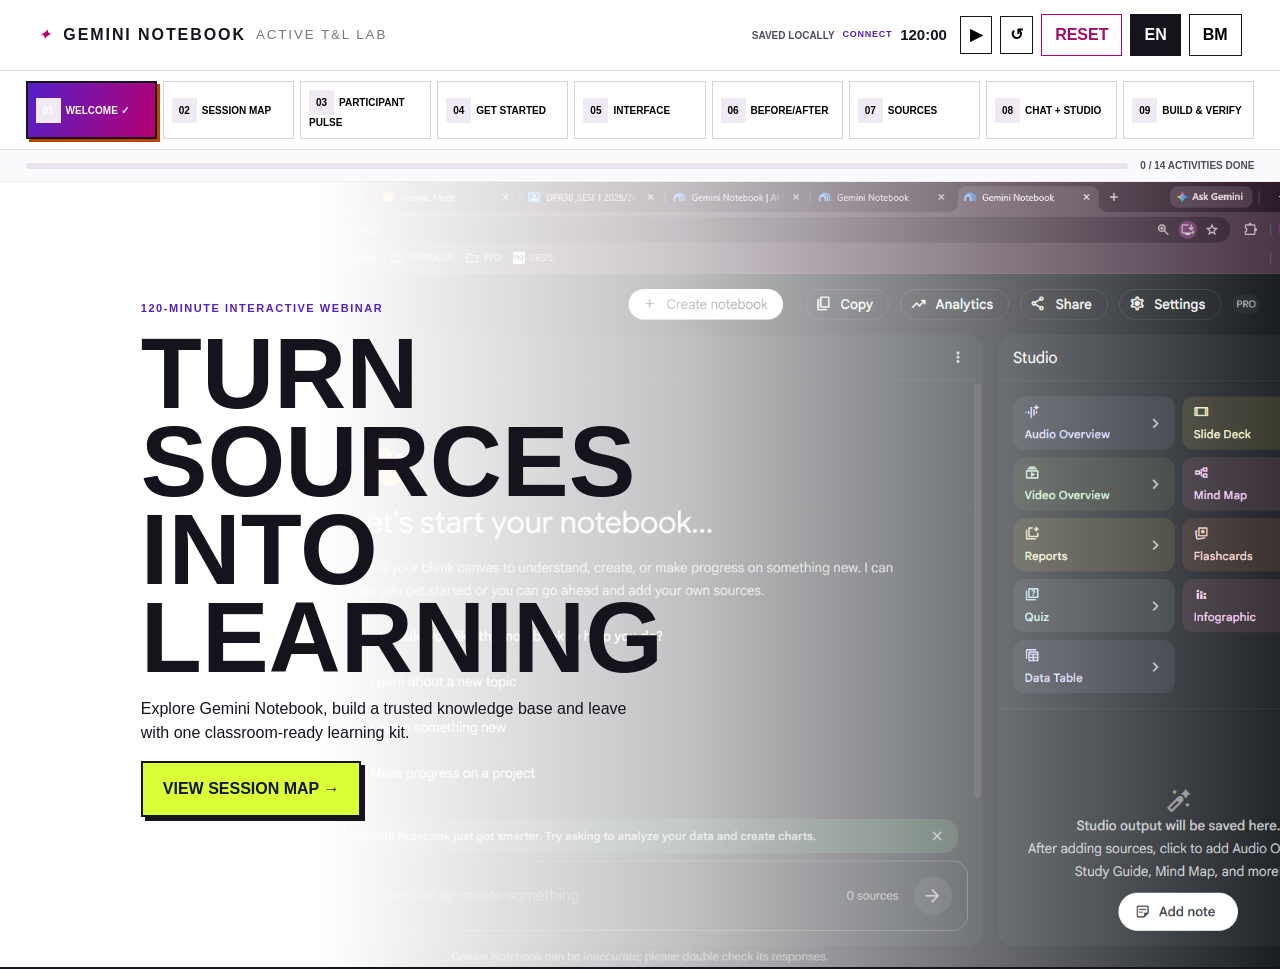
==== index.html @ f7740910 "Add files via upload" ====
<!doctype html>
<html lang="en">
<head>
  <meta charset="utf-8">
  <meta name="viewport" content="width=device-width,initial-scale=1">
  <meta name="description" content="Interactive Gemini Notebook webinar learning kit for Polytechnic lecturers">
  <title>Gemini Notebook Learning Kit Challenge</title>
  <link rel="icon" href="data:image/svg+xml,%3Csvg xmlns='http://www.w3.org/2000/svg' viewBox='0 0 100 100'%3E%3Crect width='100' height='100' rx='18' fill='%2317131d'/%3E%3Ctext x='50' y='68' font-size='60' text-anchor='middle' fill='%23ef2aa2'%3E%E2%9C%A6%3C/text%3E%3C/svg%3E">
  <style>
    :root{--ink:#17131d;--purple:#6d36e8;--pink:#ef2aa2;--orange:#ff7a1a;--lime:#d9ff36;--blue:#dfeeff;--paper:#fff;--muted:#625b68}*{box-sizing:border-box}html{scroll-behavior:smooth}body{margin:0;background:#fff;color:var(--ink);font-family:Inter,Arial,sans-serif}button,a{font:inherit}button{cursor:pointer}.top{position:sticky;top:0;z-index:20;display:flex;flex-wrap:wrap;justify-content:space-between;align-items:center;gap:8px 0;padding:14px 3vw;border-bottom:1px solid #ddd;background:#fffc}.brand{display:flex;align-items:center;gap:10px;letter-spacing:.12em}.brand i{color:var(--pink)}.brand small{color:#777}.controls{display:flex;gap:8px}.controls button{padding:8px 13px;border:1px solid var(--ink);background:#fff;font-weight:800}.controls .active{background:var(--ink);color:#fff}.nav{position:sticky;top:58px;z-index:15;display:grid;grid-template-columns:repeat(9,1fr);gap:6px;padding:10px 2vw;background:#fff;border-bottom:1px solid #ddd}.timer{display:flex;align-items:center;gap:8px}.timer small{color:var(--purple);font-size:9px;font-weight:900;letter-spacing:.08em}.timer b{font-variant-numeric:tabular-nums;font-size:15px;min-width:52px}.timer button{padding:6px 9px;border:1px solid var(--ink);background:#fff;font-weight:900}.timer.low b{color:var(--pink)}.progresswrap{display:flex;align-items:center;gap:12px;padding:8px 2vw;background:#faf9fb;border-bottom:1px solid #eee}.progressbar{flex:1;height:6px;background:#e8e3ec;border-radius:3px;overflow:hidden}.progressbar b{display:block;height:100%;width:0%;background:linear-gradient(90deg,var(--purple),var(--pink));transition:width .35s}#taskLabel{font-size:10px;font-weight:900;color:var(--muted);white-space:nowrap}.nav button{min-height:50px;padding:8px;border:1px solid #d8d0dd;background:#fff;text-align:left;font-size:10px;font-weight:800}.nav button span{display:inline-grid;place-items:center;width:25px;height:25px;margin-right:5px;background:#f0eaf5}.nav button.active{background:linear-gradient(110deg,var(--purple),var(--pink));color:#fff;border:2px solid var(--ink);box-shadow:3px 3px 0 var(--orange)}main{max-width:1280px;margin:auto}.stage{display:none;min-height:calc(100vh - 120px);padding:58px 5vw 90px}.stage.active{display:block}.head{display:grid;grid-template-columns:85px 1fr;gap:20px;align-items:start;margin-bottom:34px}.head>span{font-size:68px;line-height:.9;color:var(--pink);font-weight:900}.kicker{margin:0 0 7px;color:var(--purple);font-size:11px;font-weight:900;letter-spacing:.14em}.head h1,.head h2{margin:0;font-size:clamp(38px,6vw,78px);line-height:.95;font-weight:500}.head p:last-child{color:var(--muted);font-size:17px}.stage.hero.active{min-height:570px;display:grid;align-content:center;background:linear-gradient(90deg,#fff 25%,#ffffffb8 53%,transparent),url('assets/notebook-interface.png') center/cover;border-bottom:2px solid var(--ink)}.hero-copy{max-width:660px;padding:60px 6vw}.hero h1{font-size:clamp(54px,8vw,100px);line-height:.88;margin:12px 0}.hero button,.next,.linkbtn{display:inline-block;padding:14px 20px;background:var(--lime);border:2px solid var(--ink);box-shadow:4px 4px 0 var(--ink);color:var(--ink);font-weight:900;text-decoration:none}.phase-grid,.pulse-grid,.benefits,.cards{display:grid;gap:12px}.phase-grid{grid-template-columns:repeat(2,1fr)}.phase-grid article,.pulse-grid article{padding:22px;border:2px solid var(--ink)}.phase-grid article:nth-child(1){background:#dfeeff}.phase-grid article:nth-child(2){background:#f0e4ff}.phase-grid article:nth-child(3){background:#ffe7d2}.phase-grid article:nth-child(4){background:#ecffbd}.phase-grid b{font-size:30px}.phase-grid small{color:var(--purple);font-weight:900}.pulse-grid{grid-template-columns:repeat(3,1fr)}.pulse-grid button{padding:13px;border:1px solid var(--ink);background:#fff}.pulse-grid button.selected{background:var(--lime);font-weight:900}.intro{padding:28px;border:2px solid var(--ink);box-shadow:6px 6px 0 var(--ink);background:linear-gradient(120deg,#f3edff,#fff,#eafcff)}.intro h3{font-size:34px;margin:8px 0}.benefits{grid-template-columns:repeat(5,1fr);margin-top:22px}.benefits article{padding:15px;border:1px solid var(--ink);background:#fff}.benefits b{display:grid;place-items:center;width:30px;height:30px;background:var(--lime);border:1px solid var(--ink)}.benefits h4{margin:13px 0 7px}.benefits p{font-size:13px;color:var(--muted)}.limits{margin:34px 0;border:2px solid var(--ink)}.limits header{display:flex;justify-content:space-between;align-items:center;padding:18px;background:var(--ink);color:#fff}.limits header small{color:var(--lime)}.capacity{display:grid;grid-template-columns:repeat(3,1fr)}.capacity div{padding:14px 18px;border-right:1px solid var(--ink);background:#eafcff}.capacity div:nth-child(2){background:#f2ebff}.capacity div:nth-child(3){background:#fff0df}.capacity b{font-size:28px}.capacity span{display:block;font-size:11px;font-weight:800}.limitrow{display:grid;grid-template-columns:1fr .8fr 1.3fr;border-top:1px solid #ddd}.limitrow>*{padding:9px 14px}.limitrow.heading{background:#f3f0f4;font-size:11px;font-weight:900}.note{padding:13px;background:#fff6ca;font-size:12px}.steps{display:grid;grid-template-columns:1fr 1fr;gap:12px}.steps article{display:flex;gap:14px;padding:20px;border:2px solid var(--ink)}.steps article>span,.flow article>b{display:grid;place-items:center;min-width:34px;height:34px;border-radius:50%;background:var(--purple);color:#fff}.preview{margin-top:28px;border:2px solid var(--ink);box-shadow:6px 6px 0 var(--ink)}.preview-tabs{display:grid;grid-template-columns:repeat(3,1fr);gap:6px;padding:10px;background:#f4eff7}.preview-tabs button{padding:12px;border:1px solid #bbb;background:#fff;font-weight:800}.preview-tabs button.active{background:var(--purple);color:#fff}.preview img{display:block;width:100%}.preview figcaption{padding:14px;background:#fff}.panel-image{position:relative;border:2px solid var(--ink)}.panel-image img{display:block;width:100%}.labels{display:grid;grid-template-columns:repeat(4,1fr);gap:10px;margin-top:14px}.labels article{padding:16px;border:2px solid var(--ink)}.labels article:nth-child(1){background:#e1efff}.labels article:nth-child(2){background:#efe5ff}.labels article:nth-child(3){background:#ffe7d2}.labels article:nth-child(4){background:#efffbd}.labels dt{margin-top:8px;color:var(--purple);font-size:10px;font-weight:900}.labels dd{margin:3px 0;font-size:13px}.paste-guide{border:2px solid var(--ink);box-shadow:6px 6px 0 var(--purple)}.paste-title{padding:18px;background:var(--ink);color:#fff}.paste-title small{color:var(--lime)}.flow{display:grid;grid-template-columns:repeat(5,1fr)}.flow article{display:flex;gap:8px;padding:14px;border-right:1px solid var(--ink)}.flow h4{margin:4px 0}.flow p{font-size:12px;color:var(--muted)}.warning{padding:13px;background:#fff0df;border-top:2px solid var(--ink);font-weight:800}.challenge{display:grid;grid-template-columns:1fr 1fr;gap:18px;margin-top:28px}.challenge-list article,.challenge-list button{display:flex;gap:12px;padding:15px;border:1px solid var(--ink);background:#fff;width:100%;text-align:left;font:inherit;color:inherit}.challenge-list button{cursor:pointer}.challenge-list button.done{background:var(--lime);font-weight:900}.challenge-list span{font-weight:900;color:var(--purple)}.prompt{padding:20px;background:#18131e;color:#fff;border:2px solid var(--ink)}.prompt small{color:var(--lime);font-weight:900}.prompt pre{white-space:pre-wrap;font-family:inherit;line-height:1.55}.prompt button{padding:12px 16px;border:2px solid #fff;background:var(--lime);font-weight:900}.builder{display:grid;grid-template-columns:.8fr 1.2fr;gap:20px}.form label{display:block;margin-bottom:14px;font-size:11px;font-weight:900}.form input,.form select{width:100%;margin-top:6px;padding:12px;border:2px solid var(--ink);background:#fff}.checks{display:grid;grid-template-columns:repeat(2,1fr);gap:10px;margin-top:25px}.checks button{padding:16px;border:2px solid var(--ink);background:#fff;text-align:left}.checks button.done{background:var(--lime);font-weight:900}.footer-nav{display:flex;justify-content:space-between;margin-top:42px}.footer-nav button{padding:12px 18px;border:2px solid var(--ink);background:#fff;font-weight:900}.footer-nav button:last-child{background:var(--lime)}.compare{display:grid;grid-template-columns:1fr 64px 1fr;gap:0;align-items:stretch;margin-top:28px}.compare-arrow{display:grid;place-items:center;font-size:30px;color:var(--pink);font-weight:900}.before-card,.after-card{padding:22px;border:2px solid var(--ink)}.before-card{background:#f4f1eb}.after-card{background:#18131e;color:#fff;box-shadow:6px 6px 0 var(--ink)}.compare small{display:block;font-weight:900;letter-spacing:.08em;font-size:10px;margin-bottom:10px}.before-card small{color:var(--muted)}.after-card small{color:var(--lime)}.compare h3{margin:0 0 14px;font-size:22px}.before-card pre{white-space:pre-wrap;font-family:inherit;font-size:13px;line-height:1.7;margin:0}.afterkit p{margin:0 0 11px;font-size:13px;line-height:1.55}.afterkit p:last-child{margin-bottom:0}.afterkit b{color:var(--lime);display:block;font-size:10px;letter-spacing:.06em;margin-bottom:2px}.chips{display:flex;flex-wrap:wrap;gap:8px;margin-top:16px}.chips span{padding:6px 11px;border:1px solid var(--ink);font-size:11px;font-weight:800}.before-card .chips span{background:#fff}.after-card .chips span{border-color:var(--lime);color:var(--lime)}@media(max-width:800px){.nav{grid-template-columns:repeat(3,1fr);top:58px}.nav button{font-size:8px}.stage{padding:40px 5vw}.head{grid-template-columns:55px 1fr}.head>span{font-size:44px}.phase-grid,.pulse-grid,.benefits,.steps,.labels,.challenge,.builder,.checks,.flow,.compare{grid-template-columns:1fr}.compare-arrow{transform:rotate(90deg);padding:6px 0}.capacity{grid-template-columns:1fr}.limitrow{grid-template-columns:.8fr .7fr 1.2fr}.flow article{border-right:0;border-bottom:1px solid var(--ink)}.stage.hero.active{background:linear-gradient(#ffffffdd,#ffffffdd),url('assets/notebook-interface.png') center/cover}.brand small{display:none}.timer small{display:none}.timer b{min-width:44px;font-size:13px}.timer button{padding:5px 7px}.controls{flex-wrap:wrap;justify-content:flex-end}}
    .limits-guide{margin:34px 0;border:2px solid var(--ink);box-shadow:6px 6px 0 var(--ink)}.limits-guide>header{display:flex;justify-content:space-between;gap:18px;align-items:center;padding:20px;background:var(--ink);color:#fff}.limits-guide>header small{color:var(--lime);font-weight:900}.verified{padding:8px 10px;border:1px solid var(--lime);color:var(--lime);font-size:11px;font-weight:900;white-space:nowrap}.quota-explain{display:grid;grid-template-columns:1fr 1fr}.quota-explain article{padding:18px;border-bottom:1px solid var(--ink)}.quota-explain article:first-child{background:#eafcff;border-right:1px solid var(--ink)}.quota-explain article:last-child{background:#fff0df}.quota-explain h4{margin:0 0 7px}.quota-explain p{margin:0;color:var(--muted);font-size:13px}.plan-tabs{display:flex;flex-wrap:wrap;gap:7px;padding:14px;background:#f5f1f7;border-bottom:1px solid var(--ink)}.plan-tabs button{padding:9px 12px;border:1px solid var(--ink);background:#fff;font-weight:900}.plan-tabs button.active{background:var(--purple);color:#fff}.limit-summary{display:grid;grid-template-columns:repeat(3,1fr)}.limit-summary div{padding:14px 18px;border-right:1px solid var(--ink);background:#fff}.limit-summary b{display:block;font-size:25px}.limit-summary span{font-size:11px;font-weight:800}.output-guide{overflow-x:auto}.output-table{min-width:760px}.output-row{display:grid;grid-template-columns:1.05fr .7fr .9fr 1.7fr;border-top:1px solid #ddd}.output-row>*{padding:10px 13px;font-size:12px}.output-row.heading{background:#eeeaf1;font-weight:900}.limits-foot{padding:14px;background:#fff6ca;font-size:12px}.limits-foot a{font-weight:900;color:var(--purple)}
    .advanced-builder{display:grid;grid-template-columns:minmax(300px,.9fr) minmax(380px,1.1fr);gap:20px}.generator-form{padding:20px;border:2px solid var(--ink);background:#f8f5fa}.generator-form h3{margin-top:0}.form-grid{display:grid;grid-template-columns:1fr 1fr;gap:12px}.generator-form label{display:block;font-size:10px;font-weight:900}.generator-form input,.generator-form select,.generator-form textarea{width:100%;margin-top:5px;padding:11px;border:2px solid var(--ink);background:#fff;color:var(--ink)}.generator-form textarea{min-height:74px;resize:vertical}.generator-form .wide{grid-column:1/-1}.completeness{margin:14px 0 10px}.completeness-head{display:flex;justify-content:space-between;font-size:11px;font-weight:900}.complete-track{height:8px;margin-top:6px;background:#ddd;overflow:hidden}.complete-track b{display:block;height:100%;width:0;background:linear-gradient(90deg,var(--purple),var(--pink));transition:width .25s}.prompt-actions{display:flex;flex-wrap:wrap;gap:9px}.prompt-actions a{display:inline-block;padding:12px 15px;border:2px solid #fff;background:#fff;color:var(--ink);font-weight:900;text-decoration:none}.advanced-builder .prompt{min-height:100%;display:flex;flex-direction:column}.advanced-builder .prompt pre{flex:1;max-height:650px;overflow:auto}.phase-scope-note{padding:12px;background:#eafcff;border-top:1px solid var(--ink);font-size:12px}
    @media(max-width:800px){.quota-explain,.limit-summary,.advanced-builder,.form-grid{grid-template-columns:1fr}.quota-explain article:first-child{border-right:0}.limit-summary div{border-right:0;border-bottom:1px solid #ddd}.advanced-builder .prompt pre{max-height:none}.verified{white-space:normal}}
    :root{--purple:#5520c7;--pink:#b60072;--orange:#b94700;--muted:#514a57}body{font-size:16px;line-height:1.5}button,a,input,select,textarea{font:inherit}.skip-link{position:fixed;top:8px;left:8px;z-index:1000;padding:12px 16px;background:var(--ink);color:#fff;transform:translateY(-160%)}.skip-link:focus{transform:translateY(0)}:focus-visible{outline:4px solid #006bd6;outline-offset:3px;box-shadow:0 0 0 2px #fff}button:focus:not(:focus-visible),a:focus:not(:focus-visible),input:focus:not(:focus-visible),select:focus:not(:focus-visible),textarea:focus:not(:focus-visible){outline:none}.challenge-list button.done::after,#checks button.done::after,.pulse-choice.selected::after{content:'✓';margin-left:auto;font-weight:900}.plan-tabs button.active::after,.template-menu button.active::after,.interface-modes button.active::after,.nav button.active::after{content:' ✓';font-weight:900}.sr-only{position:absolute!important;width:1px!important;height:1px!important;padding:0!important;margin:-1px!important;overflow:hidden!important;clip:rect(0,0,0,0)!important;white-space:nowrap!important;border:0!important}
    @media(max-width:800px){body{font-size:16px}.nav button{font-size:12px;line-height:1.3;min-height:54px}.kicker,.form label,.generator-form label,.save-note,.output-row>*{font-size:12px}.challenge-list button,.checks button,.template-menu button,.footer-nav button{font-size:15px;min-height:44px}.controls button{min-width:44px;min-height:44px}.head p:last-child{font-size:16px}}
    @media(prefers-reduced-motion:reduce){html{scroll-behavior:auto}*,*::before,*::after{animation-duration:.01ms!important;animation-iteration-count:1!important;transition-duration:.01ms!important;scroll-behavior:auto!important}}
    .evaluation-list{display:grid;gap:12px}.evaluation-item{margin:0;padding:14px;border:1px solid var(--ink);background:#fff}.evaluation-item legend{padding:0 5px;font-weight:800;line-height:1.4}.likert-options{display:grid;grid-template-columns:repeat(5,1fr);gap:7px;margin-top:10px}.likert-options label{display:grid;place-items:center;gap:4px;min-height:54px;margin:0;padding:7px;border:1px solid #aaa;background:#faf8fb;text-align:center}.likert-options input{width:20px;height:20px;margin:0}.likert-scale{display:flex;justify-content:space-between;gap:14px;margin:8px 2px 0;color:var(--muted);font-size:10px}.optional-feedback{margin-top:15px}.optional-feedback textarea{width:100%;min-height:74px;margin-top:6px;padding:11px;border:2px solid var(--ink)}
    @media(max-width:520px){.likert-options{gap:4px}.likert-options label{min-height:50px;padding:5px;font-size:12px}.evaluation-item{padding:12px}.likert-scale{font-size:9px}}
  </style>
  <style>
    /* Enhanced participant pulse */
    .pulse-intro{display:flex;justify-content:space-between;gap:18px;align-items:center;padding:16px 18px;margin-bottom:18px;border:2px solid var(--ink);background:#f6f1ff}
    .pulse-intro p{margin:0;line-height:1.5}.pulse-count{min-width:130px;padding:10px 14px;background:var(--ink);color:#fff;text-align:center;font-weight:900}.pulse-grid.enhanced{grid-template-columns:repeat(2,1fr)}
    .pulse-grid.enhanced article{position:relative;min-height:205px}.pulse-grid.enhanced article:last-child{grid-column:1/-1}.question-no{display:inline-grid;place-items:center;width:34px;height:34px;margin-bottom:8px;background:var(--purple);color:#fff;border:2px solid var(--ink);font-weight:900}.pulse-options{display:flex;flex-wrap:wrap;gap:7px}.pulse-grid.enhanced button{flex:1 1 135px;min-height:48px;text-align:left}.pulse-grid.enhanced button.selected{box-shadow:3px 3px 0 var(--ink)}.pulse-result{margin-top:18px;padding:16px 18px;border:2px solid var(--ink);background:#ecffbd}.pulse-result b{color:var(--purple)}
    /* Labels placed directly on the interface screenshot */
    .interface-callout{position:absolute;z-index:3;display:flex;align-items:center;gap:7px;padding:8px 10px;border:2px solid #fff;box-shadow:0 5px 16px #0007;color:#fff;font-size:10px;font-weight:950;letter-spacing:.04em;cursor:pointer;transition:.18s}.interface-callout:hover,.interface-callout.active{transform:translateY(-3px) scale(1.03);box-shadow:0 8px 22px #0009}.interface-callout b{display:grid;place-items:center;width:25px;height:25px;background:#fff;color:var(--ink)}.callout-sources{left:2%;top:20%;background:#237bdc}.callout-chat{left:42%;top:20%;background:#6d36e8}.callout-studio{right:2%;top:20%;background:#ff6b18}.callout-tools{right:12%;top:5%;background:#1c8b65}.labels article{transition:.18s}.labels article.highlight{transform:translateY(-5px);box-shadow:5px 5px 0 var(--ink)}.interface-key{display:flex;align-items:center;gap:8px;margin:10px 0 0;padding:10px 12px;background:#18131e;color:#fff;font-size:11px}.interface-key b{color:var(--lime)}
    @media(max-width:800px){.pulse-grid.enhanced{grid-template-columns:1fr}.pulse-grid.enhanced article:last-child{grid-column:auto}.pulse-intro{align-items:flex-start;flex-direction:column}.interface-callout{padding:4px 5px;font-size:7px}.interface-callout b{width:18px;height:18px}.callout-chat{left:37%}.callout-tools{right:8%}}
  </style>
  <style>
    /* Phase 2: one-question participant pulse */
    .stage[data-stage="2"]>.pulse-intro,.stage[data-stage="2"]>.pulse-grid,.stage[data-stage="2"]>.pulse-result{display:none}.stage[data-stage="4"]>.panel-image,.stage[data-stage="4"]>.interface-key,.stage[data-stage="4"]>.labels{display:none}.pulse-shell{max-width:920px;margin:auto;border:2px solid var(--ink);background:#fff;box-shadow:8px 8px 0 var(--ink)}
    .pulse-status{display:grid;grid-template-columns:1fr auto;gap:18px;align-items:center;padding:16px 20px;background:#18131e;color:#fff}.pulse-status small{color:var(--lime);font-weight:900;letter-spacing:.1em}.pulse-progress{height:8px;margin-top:9px;background:#494250;border-radius:8px;overflow:hidden}.pulse-progress b{display:block;height:100%;background:linear-gradient(90deg,var(--purple),var(--pink));transition:width .25s}.pulse-step{font-weight:900;white-space:nowrap}.pulse-screen{min-height:380px;padding:32px}.pulse-screen .question-no{margin-bottom:15px}.pulse-screen h3{max-width:720px;margin:0 0 22px;font-size:clamp(25px,4vw,42px);line-height:1.08}.pulse-screen>p{color:var(--muted);margin:-10px 0 22px}.pulse-choice-grid{display:grid;grid-template-columns:repeat(2,1fr);gap:10px}.pulse-choice{display:flex;align-items:center;gap:12px;min-height:66px;padding:13px 15px;border:2px solid var(--ink);background:#fff;text-align:left}.pulse-choice span{display:grid;place-items:center;flex:0 0 30px;height:30px;border:1px solid var(--ink);background:#f2ecf6;font-weight:900}.pulse-choice.selected{background:var(--lime);box-shadow:4px 4px 0 var(--ink);font-weight:900}.pulse-choice.selected span{background:var(--ink);color:#fff}.pulse-controls{display:flex;justify-content:space-between;gap:12px;padding:16px 20px;border-top:2px solid var(--ink);background:#f7f3f9}.pulse-controls button{padding:12px 18px;border:2px solid var(--ink);background:#fff;font-weight:900}.pulse-controls .primary{background:var(--lime)}.pulse-controls button:disabled{opacity:.35;cursor:not-allowed}.profile-card{padding:30px;background:linear-gradient(130deg,#f0e7ff,#fff 55%,#ecffbd)}.profile-badge{display:inline-block;padding:8px 12px;border:2px solid var(--ink);background:var(--pink);color:#fff;font-weight:950;letter-spacing:.08em}.profile-card h3{margin:14px 0 8px;font-size:clamp(32px,5vw,58px)}.profile-summary{display:grid;grid-template-columns:repeat(2,1fr);gap:8px;margin-top:22px}.profile-summary div{padding:12px;border:1px solid var(--ink);background:#fff}.profile-summary small{display:block;color:var(--purple);font-weight:900;margin-bottom:4px}.profile-actions{display:flex;gap:10px;margin-top:20px}.profile-actions button{padding:11px 15px;border:2px solid var(--ink);background:#fff;font-weight:900}
    /* Phase 3: dual-mode interface infographic */
    .interface-modes{display:flex;gap:8px;margin-bottom:14px;padding:8px;border:2px solid var(--ink);background:#f3eef6}.interface-modes button{flex:1;padding:13px;border:2px solid transparent;background:#fff;font-weight:900}.interface-modes button.active{border-color:var(--ink);background:var(--lime);box-shadow:3px 3px 0 var(--ink)}.interface-stage{position:relative;border:2px solid var(--ink);overflow:hidden;background:#14171b}.interface-stage img{display:block;width:100%;height:auto}.shot-callout{position:absolute;z-index:4;display:flex;align-items:center;gap:5px;transform:translate(-50%,-50%);padding:6px 8px;border:2px solid #fff;border-radius:4px;background:var(--purple);color:#fff;box-shadow:0 4px 13px #0009;font-size:clamp(7px,.8vw,11px);font-weight:950;white-space:nowrap}.shot-callout b{display:grid;place-items:center;min-width:22px;height:22px;padding:0 4px;background:#fff;color:var(--ink)}.shot-callout.panel-0,.shot-callout.button-0,.shot-callout.button-1{background:#237bdc}.shot-callout.panel-1,.shot-callout.button-2,.shot-callout.button-3,.shot-callout.button-4,.shot-callout.button-5{background:#6d36e8}.shot-callout.panel-2,.shot-callout.button-6{background:#ff6b18}.shot-callout.panel-3,.shot-callout.button-7{background:#1c8b65}.shot-callout:hover,.shot-callout.active{z-index:8;transform:translate(-50%,-57%) scale(1.06);box-shadow:0 7px 18px #000b}.mode-key{display:flex;justify-content:space-between;gap:12px;padding:11px 14px;background:#18131e;color:#fff;font-size:11px}.mode-key b{color:var(--lime)}.interface-details{display:grid;grid-template-columns:repeat(4,1fr);gap:10px;margin-top:12px}.interface-details.buttons-mode{grid-template-columns:repeat(2,1fr)}.interface-detail{padding:15px;border:2px solid var(--ink);background:#fff}.interface-detail.active{background:#ecffbd;box-shadow:4px 4px 0 var(--ink)}.interface-detail>span{color:var(--purple);font-weight:950}.interface-detail h3{margin:7px 0}.interface-detail p{margin:0;color:var(--muted);font-size:13px;line-height:1.45}
    @media(max-width:800px){.pulse-screen{padding:24px 18px}.pulse-choice-grid,.profile-summary{grid-template-columns:1fr}.interface-details,.interface-details.buttons-mode{grid-template-columns:1fr 1fr}.shot-callout{padding:3px;border-width:1px}.shot-callout span{display:none}.shot-callout b{min-width:18px;height:18px;font-size:8px}.mode-key{flex-direction:column}}
    @media(max-width:520px){.pulse-status{grid-template-columns:1fr}.pulse-screen{min-height:430px}.interface-details,.interface-details.buttons-mode{grid-template-columns:1fr}.interface-modes{flex-direction:column}.shot-callout{border-radius:50%;padding:2px}.shot-callout b{border-radius:50%}}
    .save-state{align-self:center;color:var(--muted);font-size:10px;font-weight:900}.reset-work{border-color:var(--pink)!important;color:#a20b68}.template-lab{margin-top:28px;border:2px solid var(--ink);box-shadow:6px 6px 0 var(--purple)}.template-lab>header{display:flex;justify-content:space-between;gap:14px;align-items:center;padding:18px;background:#f0e8ff}.template-lab>header h3{margin:4px 0}.template-grid{display:grid;grid-template-columns:280px 1fr}.template-menu{padding:12px;border-right:2px solid var(--ink);background:#faf8fb}.template-menu button{display:block;width:100%;padding:11px;margin-bottom:7px;border:1px solid var(--ink);background:#fff;text-align:left;font-weight:800}.template-menu button.active{background:var(--lime);box-shadow:3px 3px 0 var(--ink)}.template-preview{padding:20px;background:#18131e;color:#fff}.template-preview pre{white-space:pre-wrap;line-height:1.5;max-height:500px;overflow:auto}.template-meta{display:grid;grid-template-columns:repeat(3,1fr);gap:7px;margin-bottom:12px}.template-meta span{padding:7px;background:#30283a;color:#fff;font-size:10px}.completion-panel{margin-top:28px;border:2px solid var(--ink)}.completion-panel>header{padding:18px;background:var(--ink);color:#fff}.completion-grid{display:grid;grid-template-columns:.8fr 1.2fr}.completion-summary,.exit-ticket{padding:20px}.completion-summary{background:#eafcff;border-right:1px solid var(--ink)}.summary-stats{display:grid;grid-template-columns:repeat(2,1fr);gap:8px}.summary-stats div{padding:12px;background:#fff;border:1px solid var(--ink)}.summary-stats b{display:block;font-size:24px}.exit-ticket label{display:block;margin:0 0 12px;font-size:11px;font-weight:900}.exit-ticket select,.exit-ticket textarea{width:100%;margin-top:5px;padding:11px;border:2px solid var(--ink);background:#fff}.exit-ticket textarea{min-height:65px}.export-actions{display:flex;flex-wrap:wrap;gap:9px;margin-top:15px}.export-actions button{padding:12px 15px;border:2px solid var(--ink);background:var(--lime);font-weight:900}.save-note{margin-top:10px;font-size:11px;color:var(--muted)}
    @media(max-width:800px){.template-grid,.completion-grid{grid-template-columns:1fr}.template-menu{border-right:0;border-bottom:2px solid var(--ink)}.template-meta{grid-template-columns:1fr}.completion-summary{border-right:0;border-bottom:1px solid var(--ink)}}
  </style>
</head>
<body><a class="skip-link" href="#mainContent" data-en="SKIP TO MAIN CONTENT" data-bm="LANGKAU KE KANDUNGAN UTAMA">SKIP TO MAIN CONTENT</a>
  <header class="top"><div class="brand"><i aria-hidden="true">✦</i><b>GEMINI NOTEBOOK</b><small>ACTIVE T&L LAB</small></div><div class="controls"><span class="save-state" id="saveState" role="status" aria-live="polite">SAVED LOCALLY</span><div class="timer" id="timerBox"><small id="phaseLabel">CONNECT</small><b id="clockLabel" aria-live="off">120:00</b><button id="timerBtn" title="Start or pause session timer" aria-label="Start session timer">▶</button><button id="timerReset" title="Reset session timer" aria-label="Reset session timer">↺</button></div><button id="resetWork" class="reset-work" type="button" data-en="RESET" data-bm="SET SEMULA">RESET</button><button id="en" type="button" class="active" aria-label="Use English" aria-pressed="true">EN</button><button id="bm" type="button" aria-label="Gunakan Bahasa Melayu" aria-pressed="false">BM</button></div></header>
  <nav class="nav" id="nav"></nav>
  <div class="progresswrap"><div class="progressbar" id="stageProgress" role="progressbar" aria-label="Webinar stage progress" aria-valuemin="1" aria-valuemax="9" aria-valuenow="1"><b id="stageFill"></b></div><span id="taskLabel" role="status">0 / 0 ACTIVITIES DONE</span></div>
  <main id="mainContent" tabindex="-1">
    <section class="stage active hero" data-stage="0"><div class="hero-copy"><p class="kicker">120-MINUTE INTERACTIVE WEBINAR</p><h1 data-en="TURN SOURCES INTO LEARNING" data-bm="UBAH SUMBER MENJADI PEMBELAJARAN">TURN SOURCES INTO LEARNING</h1><p data-en="Explore Gemini Notebook, build a trusted knowledge base and leave with one classroom-ready learning kit." data-bm="Terokai Gemini Notebook, bina pangkalan pengetahuan dipercayai dan hasilkan satu kit pembelajaran sedia digunakan.">Explore Gemini Notebook, build a trusted knowledge base and leave with one classroom-ready learning kit.</p><button onclick="go(1)" data-en="VIEW SESSION MAP →" data-bm="LIHAT PETA SESI →">VIEW SESSION MAP →</button></div></section>
    <section class="stage" data-stage="1"><div class="head"><span>02</span><div><p class="kicker">WEBINAR ROADMAP</p><h2 data-en="OUR 120-MINUTE JOURNEY" data-bm="PERJALANAN 120 MINIT KITA">OUR 120-MINUTE JOURNEY</h2></div></div><div class="phase-grid"><article><b>01</b><small>0–15 MIN</small><h3 data-en="CONNECT" data-bm="HUBUNG">CONNECT</h3><p data-en="Welcome, outcomes and participant pulse" data-bm="Selamat datang, hasil dan profil peserta">Welcome, outcomes and participant pulse</p></article><article><b>02</b><small>15–50 MIN</small><h3 data-en="UNDERSTAND" data-bm="FAHAMI">UNDERSTAND</h3><p data-en="Gemini Notebook, setup, 3-panel tour and a before/after example" data-bm="Gemini Notebook, persediaan, jelajah 3 panel dan contoh sebelum/selepas">Gemini Notebook, setup, 3-panel tour and a before/after example</p></article><article><b>03</b><small>50–105 MIN</small><h3 data-en="CREATE" data-bm="CIPTA">CREATE</h3><p data-en="Sources, Chat, citations and Studio sprint" data-bm="Sumber, Sembang, sitasi dan pecutan Studio">Sources, Chat, citations and Studio sprint</p></article><article><b>04</b><small>105–120 MIN</small><h3 data-en="VERIFY & SHARE" data-bm="SEMAK & KONGSI">VERIFY & SHARE</h3><p data-en="Quality check, showcase and exit ticket" data-bm="Semakan kualiti, perkongsian dan tiket keluar">Quality check, showcase and exit ticket</p></article></div><div class="footer-nav"><button onclick="go(0)">← BACK</button><button onclick="go(2)">NEXT →</button></div></section>
    <section class="stage" data-stage="2"><div class="head"><span>03</span><div><p class="kicker">PARTICIPANT PULSE • 7 SHORT QUESTIONS • 5 MINUTES</p><h2 data-en="LET US KNOW YOUR STARTING POINT" data-bm="KONGSIKAN TITIK MULA ANDA">LET US KNOW YOUR STARTING POINT</h2><p data-en="Choose one answer for each question. Your responses help the facilitator adjust the demonstration and hands-on support." data-bm="Pilih satu jawapan bagi setiap soalan. Respons anda membantu fasilitator menyesuaikan demonstrasi dan sokongan aktiviti amali.">Choose one answer for each question. Your responses help the facilitator adjust the demonstration and hands-on support.</p></div></div><div class="pulse-intro"><p><b data-en="Quick pulse—not a test." data-bm="Tinjauan ringkas—bukan ujian.">Quick pulse—not a test.</b><br><span data-en="Answer based on your current experience and intended classroom use." data-bm="Jawab berdasarkan pengalaman semasa dan penggunaan yang dirancang dalam kelas.">Answer based on your current experience and intended classroom use.</span></p><div class="pulse-count"><span id="pulseDone">0</span>/7 <span data-en="ANSWERED" data-bm="DIJAWAB">ANSWERED</span></div></div><div class="pulse-grid enhanced" id="pulse"><article data-question="experience"><span class="question-no">01</span><h3 data-en="How familiar are you with Gemini Notebook?" data-bm="Sejauh manakah anda mengenali Gemini Notebook?">How familiar are you with Gemini Notebook?</h3><div class="pulse-options"><button data-en="Never used it" data-bm="Belum pernah guna">Never used it</button><button data-en="Explored once or twice" data-bm="Pernah cuba sekali atau dua kali">Explored once or twice</button><button data-en="Use it occasionally" data-bm="Guna sekali-sekala">Use it occasionally</button><button data-en="Use it regularly" data-bm="Guna secara kerap">Use it regularly</button></div></article><article data-question="confidence"><span class="question-no">02</span><h3 data-en="How confident are you in using AI for T&L?" data-bm="Tahap keyakinan menggunakan AI untuk PdP?">How confident are you in using AI for T&amp;L?</h3><div class="pulse-options"><button data-en="I need step-by-step guidance" data-bm="Perlukan panduan langkah demi langkah">I need step-by-step guidance</button><button data-en="I can try with examples" data-bm="Boleh cuba dengan contoh">I can try with examples</button><button data-en="I can work independently" data-bm="Boleh guna secara kendiri">I can work independently</button><button data-en="I can guide colleagues" data-bm="Boleh membimbing rakan">I can guide colleagues</button></div></article><article data-question="purpose"><span class="question-no">03</span><h3 data-en="What do you most want to create today?" data-bm="Apakah yang paling ingin anda hasilkan hari ini?">What do you most want to create today?</h3><div class="pulse-options"><button data-en="Lesson materials" data-bm="Bahan pengajaran">Lesson materials</button><button data-en="Student activities" data-bm="Aktiviti pelajar">Student activities</button><button data-en="Assessment resources" data-bm="Sumber pentaksiran">Assessment resources</button><button data-en="Revision resources" data-bm="Sumber ulang kaji">Revision resources</button></div></article><article data-question="source"><span class="question-no">04</span><h3 data-en="Which source will you most likely use?" data-bm="Sumber manakah yang paling mungkin anda gunakan?">Which source will you most likely use?</h3><div class="pulse-options"><button data-en="Course notes or slides" data-bm="Nota atau slaid kursus">Course notes or slides</button><button data-en="Rubric or curriculum" data-bm="Rubrik atau kurikulum">Rubric or curriculum</button><button data-en="Website or YouTube" data-bm="Laman web atau YouTube">Website or YouTube</button><button data-en="Research articles" data-bm="Artikel penyelidikan">Research articles</button></div></article><article data-question="department"><span class="question-no">05</span><h3 data-en="Which teaching field best represents you?" data-bm="Bidang pengajaran manakah paling mewakili anda?">Which teaching field best represents you?</h3><div class="pulse-options"><button data-en="Engineering & Technology" data-bm="Kejuruteraan & Teknologi">Engineering &amp; Technology</button><button data-en="Commerce & Entrepreneurship" data-bm="Perdagangan & Keusahawanan">Commerce &amp; Entrepreneurship</button><button data-en="Hospitality, Tourism & Design" data-bm="Hospitaliti, Pelancongan & Reka Bentuk">Hospitality, Tourism &amp; Design</button><button data-en="General Studies & Languages" data-bm="Pengajian Am & Bahasa">General Studies &amp; Languages</button><button data-en="Other field" data-bm="Bidang lain">Other field</button></div></article></div><div class="pulse-result" id="pulseResult"><b data-en="YOUR STARTING PROFILE:" data-bm="PROFIL PERMULAAN ANDA:">YOUR STARTING PROFILE:</b> <span data-en="Answer all seven questions to complete your participant pulse." data-bm="Jawab ketujuh-tujuh soalan untuk melengkapkan tinjauan peserta.">Answer all five questions to complete your participant pulse.</span></div><div class="footer-nav"><button onclick="go(1)">← BACK</button><button onclick="go(3)">NEXT →</button></div></section>
    <section class="stage" data-stage="3"><div class="head"><span>04</span><div><p class="kicker">GET READY • 10 MINUTES</p><h2 data-en="CREATE YOUR FIRST NOTEBOOK" data-bm="CIPTA NOTEBOOK PERTAMA ANDA">CREATE YOUR FIRST NOTEBOOK</h2><p data-en="Understand the platform, then complete the setup steps." data-bm="Fahami platform, kemudian lengkapkan langkah persediaan.">Understand the platform, then complete the setup steps.</p></div></div><div class="intro"><small>WHY GEMINI NOTEBOOK?</small><h3 data-en="Your source-grounded AI learning partner" data-bm="Rakan pembelajaran AI berasaskan sumber anda">Your source-grounded AI learning partner</h3><p data-en="Gemini Notebook helps lecturers understand, organise and transform their own trusted materials into teaching and learning resources." data-bm="Gemini Notebook membantu pensyarah memahami, menyusun dan mengubah bahan dipercayai mereka menjadi sumber pengajaran dan pembelajaran.">Gemini Notebook helps lecturers understand, organise and transform their own trusted materials into teaching and learning resources.</p><div class="benefits"><article><b>01</b><h4>Direct source control</h4><p>You decide which documents form the knowledge base.</p></article><article><b>02</b><h4>Reduced hallucinations</h4><p>Grounding reduces unsupported information, but checking remains essential.</p></article><article><b>03</b><h4>Personalised learning</h4><p>Outputs follow your course, level and content.</p></article><article><b>04</b><h4>Faster synthesis</h4><p>Summarise and compare multiple materials quickly.</p></article><article><b>05</b><h4>Traceable answers</h4><p>Citations show where information came from.</p></article></div></div><section class="limits-guide" id="limitsGuide"><header><div><small data-en="GENERATION & CAPACITY GUIDE" data-bm="PANDUAN PENJANAAN & KAPASITI">GENERATION & CAPACITY GUIDE</small><h3 data-en="Know what is stored and what is generated" data-bm="Kenali apa yang disimpan dan apa yang dijana">Know what is stored and what is generated</h3></div><span class="verified" data-en="VERIFIED 24 AUGUST 2026" data-bm="DISEMAK 24 OGOS 2026">VERIFIED 24 AUGUST 2026</span></header><div class="quota-explain"><article><h4 data-en="CAPACITY ≠ DAILY QUOTA" data-bm="KAPASITI ≠ KUOTA HARIAN">CAPACITY ≠ DAILY QUOTA</h4><p data-en="Capacity is how many notebooks and sources you can keep. It does not reset each day." data-bm="Kapasiti ialah jumlah notebook dan sumber yang boleh disimpan. Ia tidak ditetapkan semula setiap hari.">Capacity is how many notebooks and sources you can keep. It does not reset each day.</p></article><article><h4 data-en="GENERATION QUOTA" data-bm="KUOTA PENJANAAN">GENERATION QUOTA</h4><p data-en="This is how many chats or Studio outputs you can create. Daily quotas reset after 24 hours; monthly quotas after 30 days." data-bm="Ini ialah jumlah sembang atau hasil Studio yang boleh dijana. Kuota harian ditetapkan semula selepas 24 jam; kuota bulanan selepas 30 hari.">This is how many chats or Studio outputs you can create. Daily quotas reset after 24 hours; monthly quotas after 30 days.</p></article></div><div class="plan-tabs" id="planTabs" aria-label="Select account plan"></div><div class="limit-summary" id="limitSummary"></div><div class="output-guide"><div class="output-table"><div class="output-row heading"><b data-en="OUTPUT" data-bm="HASIL">OUTPUT</b><b data-en="PLAN LIMIT" data-bm="HAD PELAN">PLAN LIMIT</b><b data-en="GENERATED IN" data-bm="DIJANA DI">GENERATED IN</b><b data-en="TEACHING USE" data-bm="KEGUNAAN PdP">TEACHING USE</b></div><div id="limits"></div></div></div><div class="limits-foot"><b data-en="Important:" data-bm="Penting:">Important:</b> <span data-en="Limits differ by account or plan and are subject to change. A qualifying Workspace for Education licence may provide different access; check the badge beside your profile and confirm with your institution." data-bm="Had berbeza mengikut akaun atau pelan dan tertakluk kepada perubahan. Lesen Workspace for Education yang layak mungkin memberi akses berbeza; semak lencana di sebelah profil dan sahkan dengan institusi anda.">Limits differ by account or plan and are subject to change. A qualifying Workspace for Education licence may provide different access; check the badge beside your profile and confirm with your institution.</span> <a href="https://support.google.com/gemininotebook/answer/16213268" target="_blank" data-en="OFFICIAL GOOGLE LIMITS ↗" data-bm="HAD RASMI GOOGLE ↗">OFFICIAL GOOGLE LIMITS ↗</a></div></section><div class="steps"><article><span>1</span><div><h3>Open the platform</h3><p>Sign in at notebook.google.</p><a class="linkbtn" href="https://notebook.google/" target="_blank">OPEN GEMINI NOTEBOOK ↗</a></div></article><article><span>2</span><div><h3>Create a new notebook</h3><p>Click + Create new or the Create new notebook card.</p></div></article></div><div class="preview"><div class="preview-tabs" id="previewTabs"></div><figure style="margin:0"><img id="previewImg" alt="Gemini Notebook preview"><figcaption id="previewCaption"></figcaption></figure></div><div class="footer-nav"><button onclick="go(2)">← BACK</button><button onclick="go(4)">NEXT →</button></div></section>
    <section class="stage" data-stage="4"><div class="head"><span>05</span><div><p class="kicker">CLICKABLE INFOGRAPHIC</p><h2 data-en="MEET THE 3-PANEL WORKSPACE" data-bm="KENALI RUANG KERJA 3 PANEL">MEET THE 3-PANEL WORKSPACE</h2><p data-en="Click a coloured label on the screenshot to connect the actual interface area with its explanation below." data-bm="Klik label berwarna pada tangkap layar untuk menghubungkan bahagian antara muka sebenar dengan penerangan di bawah.">Click a coloured label on the screenshot to connect the actual interface area with its explanation below.</p></div></div><div class="panel-image"><img src="assets/notebook-interface.png" alt="Gemini Notebook three-panel interface"><button class="interface-callout callout-sources" data-panel="0"><b>01</b><span data-en="SOURCES PANEL" data-bm="PANEL SUMBER">SOURCES PANEL</span></button><button class="interface-callout callout-chat" data-panel="1"><b>02</b><span data-en="CHAT PANEL" data-bm="PANEL SEMBANG">CHAT PANEL</span></button><button class="interface-callout callout-studio" data-panel="2"><b>03</b><span data-en="STUDIO PANEL" data-bm="PANEL STUDIO">STUDIO PANEL</span></button><button class="interface-callout callout-tools" data-panel="3"><b>04</b><span data-en="TOP CONTROLS" data-bm="KAWALAN ATAS">TOP CONTROLS</span></button></div><div class="interface-key"><b data-en="HOW TO READ IT:" data-bm="CARA MEMBACANYA:">HOW TO READ IT:</b><span data-en="Sources control what Gemini knows → Chat controls what you ask → Studio controls what you produce." data-bm="Sumber mengawal apa yang Gemini ketahui → Sembang mengawal apa yang ditanya → Studio mengawal apa yang dihasilkan.">Sources control what Gemini knows → Chat controls what you ask → Studio controls what you produce.</span></div><div class="labels" id="panelLabels"><article><b data-en="01 SOURCES — COLLECT" data-bm="01 SUMBER — KUMPUL">01 SOURCES — COLLECT</b><dl><dt>WHAT / APA</dt><dd data-en="The notebook knowledge base." data-bm="Pangkalan pengetahuan notebook.">The notebook knowledge base.</dd><dt>HOW / CARA</dt><dd data-en="Add files, websites, Drive materials or web research." data-bm="Tambah fail, laman web, bahan Drive atau carian web.">Add files, websites, Drive materials or web research.</dd><dt>FUNCTION / FUNGSI</dt><dd data-en="Grounds all answers and generated outputs." data-bm="Menjadi asas semua jawapan dan hasil yang dijana.">Grounds all answers and generated outputs.</dd><dt>FEATURES / CIRI</dt><dd>Add Sources • Web • Fast Research • Source selection</dd></dl></article><article><b data-en="02 CHAT — QUESTION" data-bm="02 SEMBANG — SOAL">02 CHAT — QUESTION</b><dl><dt>WHAT / APA</dt><dd data-en="The source-grounded conversation space." data-bm="Ruang perbualan berasaskan sumber.">The source-grounded conversation space.</dd><dt>HOW / CARA</dt><dd data-en="Ask questions, compare information and open citations." data-bm="Tanya soalan, bandingkan maklumat dan buka sitasi.">Ask questions, compare information and open citations.</dd><dt>FUNCTION / FUNGSI</dt><dd data-en="Helps you understand, analyse and develop ideas." data-bm="Membantu anda memahami, menganalisis dan membina idea.">Helps you understand, analyse and develop ideas.</dd><dt>FEATURES / CIRI</dt><dd>Suggested prompts • Citations • Notes • Follow-up</dd></dl></article><article><b data-en="03 STUDIO — CREATE" data-bm="03 STUDIO — CIPTA">03 STUDIO — CREATE</b><dl><dt>WHAT / APA</dt><dd data-en="The learning-resource production space." data-bm="Ruang penghasilan sumber pembelajaran.">The learning-resource production space.</dd><dt>HOW / CARA</dt><dd data-en="Choose an output after selecting the relevant sources." data-bm="Pilih hasil selepas memilih sumber yang berkaitan.">Choose an output after selecting the relevant sources.</dd><dt>FUNCTION / FUNGSI</dt><dd data-en="Transforms source content into reusable learning materials." data-bm="Mengubah kandungan sumber menjadi bahan pembelajaran boleh guna semula.">Transforms source content into reusable learning materials.</dd><dt>FEATURES / CIRI</dt><dd>Audio • Video • Slides • Mind Map • Reports • Flashcards • Quiz • Infographic • Data Table</dd></dl></article><article><b data-en="04 TOP CONTROLS — MANAGE" data-bm="04 KAWALAN ATAS — URUS">04 TOP CONTROLS — MANAGE</b><dl><dt>WHAT / APA</dt><dd data-en="Notebook-level management controls." data-bm="Kawalan pengurusan pada peringkat notebook.">Notebook-level management controls.</dd><dt>HOW / CARA</dt><dd data-en="Use the buttons above the three panels." data-bm="Gunakan butang di atas ketiga-tiga panel.">Use the buttons above the three panels.</dd><dt>FUNCTION / FUNGSI</dt><dd data-en="Manages ownership, access, settings and performance." data-bm="Mengurus pemilikan, akses, tetapan dan prestasi.">Manages ownership, access, settings and performance.</dd><dt>FEATURES / CIRI</dt><dd>Create notebook • Copy • Analytics • Share • Settings</dd></dl></article></div><div class="footer-nav"><button onclick="go(3)">← BACK</button><button onclick="go(5)">NEXT →</button></div></section>
    <section class="stage" data-stage="5"><div class="head"><span>06</span><div><p class="kicker" data-en="SEE THE TRANSFORMATION" data-bm="LIHAT TRANSFORMASI">SEE THE TRANSFORMATION</p><h2 data-en="BEFORE GEMINI NOTEBOOK, AFTER GEMINI NOTEBOOK" data-bm="SEBELUM GEMINI NOTEBOOK, SELEPAS GEMINI NOTEBOOK">BEFORE GEMINI NOTEBOOK, AFTER GEMINI NOTEBOOK</h2><p data-en="Same topic, same lecturer. Here is what changes when the same Workplace Safety lesson goes through Gemini Notebook." data-bm="Topik sama, pensyarah sama. Inilah perubahan apabila pelajaran Keselamatan Tempat Kerja yang sama melalui Gemini Notebook.">Same topic, same lecturer. Here is what changes when the same Workplace Safety lesson goes through Gemini Notebook.</p></div></div><div class="compare"><div class="before-card"><small>BEFORE · TYPICAL LESSON NOTES</small><h3>Workplace Safety — Week 6</h3><pre>Workplace Safety
- Wear PPE at all times
- Follow SOP before starting machinery
- Report all hazards to supervisor
- Refer to Chapter 4 of the manual

(Same slide for every group. No timing,
no activity, no way to check who
actually understood it.)</pre><div class="chips"><span>No objective</span><span>No differentiation</span><span>No citations</span><span>No assessment</span></div></div><div class="compare-arrow">→</div><div class="after-card"><small>✦ AFTER · GEMINI NOTEBOOK COMPLETE LEARNING KIT</small><h3>Workplace Safety — Complete Learning Kit</h3><div class="afterkit"><p><b>OBJECTIVE</b>Diploma Semester 1 students can correctly sequence 4 core workplace-safety procedures and justify each step.</p><p><b>ACTIVE TASK</b>In pairs, annotate a lab-floor photo and flag every PPE or SOP violation within 8 minutes.</p><p><b>DIFFERENTIATED SUPPORT</b>Sentence starters for students who need them; a "explain the why" stretch question for the rest.</p><p><b>FORMATIVE CHECK</b>4-question exit quiz generated from the same sources.</p><p><b>CITATION</b>Every claim links back to Chapter 4 of the uploaded SOP manual.</p><p><b>LECTURER CHECKLIST</b>6-point verification before it goes anywhere near a class.</p></div><div class="chips"><span>Clear objective</span><span>Differentiated</span><span>Source-cited</span><span>Ready to verify</span></div></div></div><div class="note">✦ Mock example for illustration, built from the same fields you'll fill in on the Build & Verify stage. Your own output will follow your own sources.</div><div class="footer-nav"><button onclick="go(4)">← BACK</button><button onclick="go(6)">NEXT →</button></div></section>
    <section class="stage" data-stage="6"><div class="head"><span>07</span><div><p class="kicker">HANDS-ON CHALLENGE</p><h2 data-en="SOURCES CHALLENGE" data-bm="CABARAN SUMBER">SOURCES CHALLENGE</h2><p>Build the trusted knowledge base Gemini Notebook will use.</p></div></div><div class="paste-guide"><div class="paste-title"><small>EXACTLY WHERE DOES THE PROMPT GO?</small><h3>Paste it into the message box at the bottom of the middle Chat panel</h3></div><div class="flow"><article><b>1</b><div><h4>Add sources</h4><p>Upload two trusted course materials.</p></div></article><article><b>2</b><div><h4>Activate sources</h4><p>Tick the required source checkboxes.</p></div></article><article><b>3</b><div><h4>Copy prompt</h4><p>Click COPY PROMPT below.</p></div></article><article><b>4</b><div><h4>Paste in Chat</h4><p>Use the message box at the bottom of the middle panel.</p></div></article><article><b>5</b><div><h4>Send & verify</h4><p>Click the arrow and open one citation.</p></div></article></div><div class="warning">Do not paste the prompt into Add Sources or Studio. Sources hold materials; Chat is where you give instructions.</div></div><div class="challenge"><div class="challenge-list"><button><span>01</span>Add two trusted course materials</button><button><span>02</span>Select sources for one real lesson</button><button><span>03</span>Open one source and inspect its summary</button><button><span>04</span>Check privacy, copyright and currency</button></div><div class="prompt"><small>✦ COPY-READY PROMPT</small><pre id="sourcePrompt">Review my selected course materials. Identify duplicated, outdated, missing or conflicting information. Recommend which sources should remain active for this lesson and explain why.</pre><button onclick="copyText('sourcePrompt',this)">COPY PROMPT</button></div></div><div class="footer-nav"><button onclick="go(5)">← BACK</button><button onclick="go(7)">NEXT →</button></div></section>
    <section class="stage" data-stage="7"><div class="head"><span>08</span><div><p class="kicker">CREATE & QUESTION</p><h2>CHAT + STUDIO CHALLENGE</h2></div></div><div class="challenge"><div class="challenge-list"><button><span>01</span>Ask one factual question</button><button><span>02</span>Ask one higher-order question</button><button><span>03</span>Open at least one citation</button><button><span>04</span>Generate one Studio learning resource</button></div><div class="prompt"><small>✦ COPY-READY PROMPT</small><pre id="chatPrompt">Using only the selected sources, identify five essential concepts students must understand. Explain each for diploma students, cite the supporting source and identify one likely misconception.</pre><button onclick="copyText('chatPrompt',this)">COPY PROMPT</button></div></div><section class="template-lab"><header><div><small data-en="OUTPUT-SPECIFIC PROMPTS" data-bm="ARAHAN KHUSUS MENGIKUT HASIL">OUTPUT-SPECIFIC PROMPTS</small><h3 data-en="Choose the output before you copy" data-bm="Pilih hasil sebelum menyalin">Choose the output before you copy</h3></div><b id="templateCount">01 / 09</b></header><div class="template-grid"><nav class="template-menu" id="templateMenu" aria-label="Output prompt templates"></nav><div class="template-preview"><div class="template-meta"><span data-en="PURPOSE DEFINED" data-bm="TUJUAN DITETAPKAN">PURPOSE DEFINED</span><span data-en="AUDIENCE + LENGTH" data-bm="AUDIENS + PANJANG">AUDIENCE + LENGTH</span><span data-en="VERIFICATION INCLUDED" data-bm="PENGESAHAN DISERTAKAN">VERIFICATION INCLUDED</span></div><pre id="outputPrompt"></pre><button type="button" onclick="copyText('outputPrompt',this)" data-en="COPY THIS TEMPLATE" data-bm="SALIN TEMPLAT INI">COPY THIS TEMPLATE</button></div></div></section><div class="footer-nav"><button onclick="go(6)">← BACK</button><button onclick="go(8)">NEXT →</button></div></section>
    <section class="stage" data-stage="8"><div class="head"><span>09</span><div><p class="kicker">BUILD & VERIFY</p><h2 data-en="BUILD YOUR LEARNING KIT" data-bm="BINA KIT PEMBELAJARAN ANDA">BUILD YOUR LEARNING KIT</h2></div></div><div class="advanced-builder"><section class="generator-form"><h3 data-en="1 • DEFINE YOUR LESSON" data-bm="1 • TETAPKAN PENGAJARAN ANDA">1 • DEFINE YOUR LESSON</h3><div class="form-grid"><label>DEPARTMENT / FIELD<select id="kitField"><option>Engineering & Technology</option><option>Commerce & Business</option><option>Hospitality & Tourism</option><option>Design & Built Environment</option><option>General Studies & Languages</option><option>Information Technology & Digital</option><option>Other / Lain-lain</option></select></label><label>COURSE<input id="kitCourse" value="Occupational Safety and Health"></label><label class="wide">TOPIC<input id="kitTopic" value="Workplace hazard identification"></label><label>STUDENT LEVEL<select id="kitLevel"><option>Certificate</option><option selected>Diploma Semester 1</option><option>Intermediate Diploma</option><option>Final Semester Diploma</option><option>Mixed Ability</option></select></label><label>DURATION<select id="kitDuration"><option>30 minutes</option><option selected>60 minutes</option><option>90 minutes</option><option>120 minutes</option></select></label><label class="wide">LEARNING OUTCOME<textarea id="kitOutcome">By the end of the lesson, students can identify five workplace hazards and justify one suitable control measure for each.</textarea></label><label>LESSON FRAMEWORK<select id="kitFramework"><option selected>5E Instructional Model</option><option>Constructive Alignment</option><option>ADDIE</option><option>Gagné’s Nine Events</option><option>Problem-Based Learning</option><option>Project-Based Learning</option><option>Flipped Learning</option></select></label><label>ACTIVITY TYPE<select id="kitActivity"><option>Individual task</option><option selected>Group problem-solving</option><option>Case study</option><option>Simulation</option><option>Role-play</option><option>Practical lab</option><option>Gallery walk</option></select></label><label>ASSESSMENT METHOD<select id="kitAssessment"><option>Quiz</option><option selected>Exit ticket</option><option>Performance rubric</option><option>Lecturer observation</option><option>Peer assessment</option><option>Performance task</option></select></label><label>DIFFERENTIATION<select id="kitDifferentiation"><option selected>Mixed-ability support and stretch</option><option>Universal Design for Learning</option><option>Language support</option><option>Scaffolding for beginners</option><option>Extension for advanced students</option></select></label><label class="wide">DESIRED STUDIO OUTPUT<select id="kitStudio"><option>Study Guide / Report</option><option>Audio Overview</option><option>Video Overview</option><option>Slide Deck</option><option>Mind Map</option><option>Flashcards</option><option>Quiz</option><option>Infographic</option><option>Data Table</option><option selected>Complete Learning Kit</option></select></label></div><div class="completeness"><div class="completeness-head"><span data-en="PROMPT READINESS" data-bm="KESEDIAAN ARAHAN">PROMPT READINESS</span><span id="completeLabel">0 / 10</span></div><div class="complete-track"><b id="completeBar"></b></div></div><button class="next" id="generateKit" type="button" onclick="buildAdvancedPrompt()" data-en="GENERATE COMPLETE PROMPT" data-bm="JANA ARAHAN LENGKAP">GENERATE COMPLETE PROMPT</button></section><section class="prompt"><small data-en="2 • COPY TO GEMINI NOTEBOOK CHAT" data-bm="2 • SALIN KE SEMBANG GEMINI NOTEBOOK">2 • COPY TO GEMINI NOTEBOOK CHAT</small><pre id="kitPrompt"></pre><div class="prompt-actions"><button onclick="copyText('kitPrompt',this)" data-en="COPY PROMPT" data-bm="SALIN ARAHAN">COPY PROMPT</button><a href="https://notebook.google/" target="_blank" data-en="OPEN GEMINI NOTEBOOK ↗" data-bm="BUKA GEMINI NOTEBOOK ↗">OPEN GEMINI NOTEBOOK ↗</a></div><div class="phase-scope-note" data-en="Paste this prompt in the Chat input—not in Sources or Studio. Review citations before generating the selected Studio output." data-bm="Tampal arahan ini dalam input Sembang—bukan Sources atau Studio. Semak sitasi sebelum menjana hasil Studio yang dipilih.">Paste this prompt in the Chat input—not in Sources or Studio. Review citations before generating the selected Studio output.</div></section></div><div class="checks" id="checks"><button>Sources are accurate, current and permitted</button><button>Claims are supported by citations</button><button>Activities match the learning outcome</button><button>Language suits the student level</button><button>Student privacy is protected</button><button>I applied professional lecturer judgement</button></div><section class="completion-panel"><header><small data-en="SAVE • EXPORT • REFLECT" data-bm="SIMPAN • EKSPORT • REFLEKSI">SAVE • EXPORT • REFLECT</small><h3 data-en="Your completion summary and exit ticket" data-bm="Ringkasan penyelesaian dan tiket keluar anda">Your completion summary and exit ticket</h3></header><div class="completion-grid"><div class="completion-summary"><h3 data-en="COMPLETION SUMMARY" data-bm="RINGKASAN PENYELESAIAN">COMPLETION SUMMARY</h3><div class="summary-stats" id="summaryStats"></div><p class="save-note" data-en="Progress is saved automatically in this browser. It stays after refresh on the same device and browser." data-bm="Kemajuan disimpan secara automatik dalam pelayar ini. Ia kekal selepas refresh pada peranti dan pelayar yang sama.">Progress is saved automatically in this browser. It stays after refresh on the same device and browser.</p><div class="export-actions"><button type="button" id="downloadPrompts" data-en="DOWNLOAD PROMPT COLLECTION" data-bm="MUAT TURUN KOLEKSI ARAHAN">DOWNLOAD PROMPT COLLECTION</button><button type="button" onclick="window.print()" data-en="PRINT / SAVE PDF" data-bm="CETAK / SIMPAN PDF">PRINT / SAVE PDF</button></div></div><form class="exit-ticket" id="exitTicket" onsubmit="return false"><h3 data-en="2-MINUTE POST-WEBINAR CHECK" data-bm="SEMAKAN 2 MINIT SELEPAS WEBINAR">2-MINUTE POST-WEBINAR CHECK</h3><p data-en="Choose one response for each statement: 1 = Strongly disagree, 5 = Strongly agree." data-bm="Pilih satu respons bagi setiap pernyataan: 1 = Sangat tidak setuju, 5 = Sangat setuju.">Choose one response for each statement: 1 = Strongly disagree, 5 = Strongly agree.</p><div class="evaluation-list"><fieldset class="evaluation-item"><legend data-en="I am confident that I can use Gemini Notebook to create teaching and learning resources." data-bm="Saya yakin boleh menggunakan Gemini Notebook untuk menghasilkan sumber pengajaran dan pembelajaran.">I am confident that I can use Gemini Notebook to create teaching and learning resources.</legend><div class="likert-options"><label><input type="radio" name="eval1" value="1" aria-label="1"><b>1</b></label><label><input type="radio" name="eval1" value="2" aria-label="2"><b>2</b></label><label><input type="radio" name="eval1" value="3" aria-label="3"><b>3</b></label><label><input type="radio" name="eval1" value="4" aria-label="4"><b>4</b></label><label><input type="radio" name="eval1" value="5" aria-label="5"><b>5</b></label></div><div class="likert-scale"><span data-en="STRONGLY DISAGREE" data-bm="SANGAT TIDAK SETUJU">STRONGLY DISAGREE</span><span data-en="STRONGLY AGREE" data-bm="SANGAT SETUJU">STRONGLY AGREE</span></div></fieldset><fieldset class="evaluation-item"><legend data-en="I can create clear prompts aligned with my lesson learning outcomes." data-bm="Saya boleh menghasilkan arahan yang jelas dan sejajar dengan hasil pembelajaran.">I can create clear prompts aligned with my lesson learning outcomes.</legend><div class="likert-options"><label><input type="radio" name="eval2" value="1" aria-label="1"><b>1</b></label><label><input type="radio" name="eval2" value="2" aria-label="2"><b>2</b></label><label><input type="radio" name="eval2" value="3" aria-label="3"><b>3</b></label><label><input type="radio" name="eval2" value="4" aria-label="4"><b>4</b></label><label><input type="radio" name="eval2" value="5" aria-label="5"><b>5</b></label></div><div class="likert-scale"><span data-en="STRONGLY DISAGREE" data-bm="SANGAT TIDAK SETUJU">STRONGLY DISAGREE</span><span data-en="STRONGLY AGREE" data-bm="SANGAT SETUJU">STRONGLY AGREE</span></div></fieldset><fieldset class="evaluation-item"><legend data-en="The interactive webapp helped me understand Sources, Chat and Studio." data-bm="Webapp interaktif membantu saya memahami Sources, Chat dan Studio.">The interactive webapp helped me understand Sources, Chat and Studio.</legend><div class="likert-options"><label><input type="radio" name="eval3" value="1" aria-label="1"><b>1</b></label><label><input type="radio" name="eval3" value="2" aria-label="2"><b>2</b></label><label><input type="radio" name="eval3" value="3" aria-label="3"><b>3</b></label><label><input type="radio" name="eval3" value="4" aria-label="4"><b>4</b></label><label><input type="radio" name="eval3" value="5" aria-label="5"><b>5</b></label></div><div class="likert-scale"><span data-en="STRONGLY DISAGREE" data-bm="SANGAT TIDAK SETUJU">STRONGLY DISAGREE</span><span data-en="STRONGLY AGREE" data-bm="SANGAT SETUJU">STRONGLY AGREE</span></div></fieldset><fieldset class="evaluation-item"><legend data-en="I can verify Gemini Notebook outputs using sources and citations before using them in class." data-bm="Saya boleh mengesahkan hasil Gemini Notebook menggunakan sumber dan sitasi sebelum digunakan dalam kelas.">I can verify Gemini Notebook outputs using sources and citations before using them in class.</legend><div class="likert-options"><label><input type="radio" name="eval4" value="1" aria-label="1"><b>1</b></label><label><input type="radio" name="eval4" value="2" aria-label="2"><b>2</b></label><label><input type="radio" name="eval4" value="3" aria-label="3"><b>3</b></label><label><input type="radio" name="eval4" value="4" aria-label="4"><b>4</b></label><label><input type="radio" name="eval4" value="5" aria-label="5"><b>5</b></label></div><div class="likert-scale"><span data-en="STRONGLY DISAGREE" data-bm="SANGAT TIDAK SETUJU">STRONGLY DISAGREE</span><span data-en="STRONGLY AGREE" data-bm="SANGAT SETUJU">STRONGLY AGREE</span></div></fieldset><fieldset class="evaluation-item"><legend data-en="I intend to use Gemini Notebook for an actual lesson or course." data-bm="Saya bercadang menggunakan Gemini Notebook untuk pengajaran atau kursus sebenar.">I intend to use Gemini Notebook for an actual lesson or course.</legend><div class="likert-options"><label><input type="radio" name="eval5" value="1" aria-label="1"><b>1</b></label><label><input type="radio" name="eval5" value="2" aria-label="2"><b>2</b></label><label><input type="radio" name="eval5" value="3" aria-label="3"><b>3</b></label><label><input type="radio" name="eval5" value="4" aria-label="4"><b>4</b></label><label><input type="radio" name="eval5" value="5" aria-label="5"><b>5</b></label></div><div class="likert-scale"><span data-en="STRONGLY DISAGREE" data-bm="SANGAT TIDAK SETUJU">STRONGLY DISAGREE</span><span data-en="STRONGLY AGREE" data-bm="SANGAT SETUJU">STRONGLY AGREE</span></div></fieldset></div><label class="optional-feedback"><span data-en="OPTIONAL: What was most useful, or what support do you still need?" data-bm="PILIHAN: Apakah yang paling berguna, atau apakah sokongan yang masih diperlukan?">OPTIONAL: What was most useful, or what support do you still need?</span><textarea id="evalFeedback" placeholder="Optional / Pilihan"></textarea></label><div class="export-actions"><button type="button" id="completeExit" data-en="SAVE MY RESPONSES" data-bm="SIMPAN RESPONS SAYA">SAVE MY RESPONSES</button></div><p class="save-note" id="exitStatus"></p></form></div></section><div class="footer-nav"><button onclick="go(7)">← BACK</button><button onclick="window.print()">PRINT / SAVE</button></div></section>
  </main>
  <script>
    const bmText={
      'ACTIVE T&L LAB':'MAKMAL PdP AKTIF','120-MINUTE INTERACTIVE WEBINAR':'WEBINAR INTERAKTIF 120 MINIT','WEBINAR ROADMAP':'PETA PERJALANAN WEBINAR','PARTICIPANT PULSE • 5 MINUTES':'TINJAUAN PESERTA • 5 MINIT','GET READY • 10 MINUTES':'PERSEDIAAN • 10 MINIT','WHY GEMINI NOTEBOOK?':'MENGAPA GEMINI NOTEBOOK?','GENERATION GUIDE':'PANDUAN PENJANAAN','How many outputs can I generate?':'Berapa banyak hasil boleh dijana?','STANDARD / FREE':'STANDARD / PERCUMA','notebooks per user':'notebook setiap pengguna','sources per notebook':'sumber setiap notebook','artifact per generation':'artifak setiap penjanaan','OUTPUT':'HASIL','LIMIT':'HAD','WHERE':'TEMPAT','Check Google’s current limits ↗':'Semak had semasa Google ↗','Open the platform':'Buka platform','Sign in at notebook.google.':'Log masuk di notebook.google.','OPEN GEMINI NOTEBOOK ↗':'BUKA GEMINI NOTEBOOK ↗','Create a new notebook':'Cipta notebook baharu','Click + Create new or the Create new notebook card.':'Klik + Create new atau kad Create new notebook.','CLICKABLE INFOGRAPHIC':'INFOGRAFIK BOLEH KLIK','WHAT / APA':'APA / WHAT','HOW / CARA':'CARA / HOW','FUNCTION / FUNGSI':'FUNGSI / FUNCTION','FEATURES / CIRI':'CIRI / FEATURES','SEE THE TRANSFORMATION':'LIHAT TRANSFORMASI','BEFORE · TYPICAL LESSON NOTES':'SEBELUM · NOTA PENGAJARAN BIASA','✦ AFTER · GEMINI NOTEBOOK COMPLETE LEARNING KIT':'✦ SELEPAS · KIT PEMBELAJARAN LENGKAP GEMINI NOTEBOOK','Workplace Safety — Week 6':'Keselamatan Tempat Kerja — Minggu 6','Workplace Safety — Complete Learning Kit':'Keselamatan Tempat Kerja — Kit Pembelajaran Lengkap','No objective':'Tiada objektif','No differentiation':'Tiada pembezaan','No citations':'Tiada sitasi','No assessment':'Tiada pentaksiran','OBJECTIVE':'OBJEKTIF','ACTIVE TASK':'AKTIVITI AKTIF','DIFFERENTIATED SUPPORT':'SOKONGAN TERBEZA','FORMATIVE CHECK':'SEMAKAN FORMATIF','CITATION':'SITASI','LECTURER CHECKLIST':'SENARAI SEMAK PENSYARAH','Clear objective':'Objektif jelas','Differentiated':'Terbeza','Source-cited':'Bersitasi sumber','Ready to verify':'Sedia disemak','HANDS-ON CHALLENGE':'CABARAN AMALI','Build the trusted knowledge base Gemini Notebook will use.':'Bina pangkalan pengetahuan dipercayai yang akan digunakan oleh Gemini Notebook.','EXACTLY WHERE DOES THE PROMPT GO?':'DI MANAKAH ARAHAN PERLU DITAMPAL?','Paste it into the message box at the bottom of the middle Chat panel':'Tampal dalam kotak mesej di bahagian bawah panel Sembang di tengah','Add sources':'Tambah sumber','Upload two trusted course materials.':'Muat naik dua bahan kursus yang dipercayai.','Activate sources':'Aktifkan sumber','Tick the required source checkboxes.':'Tandakan kotak sumber yang diperlukan.','Copy prompt':'Salin arahan','Click COPY PROMPT below.':'Klik SALIN ARAHAN di bawah.','Paste in Chat':'Tampal dalam Sembang','Use the message box at the bottom of the middle panel.':'Gunakan kotak mesej di bahagian bawah panel tengah.','Send & verify':'Hantar & semak','Click the arrow and open one citation.':'Klik anak panah dan buka satu sitasi.','Do not paste the prompt into Add Sources or Studio. Sources hold materials; Chat is where you give instructions.':'Jangan tampal arahan dalam Add Sources atau Studio. Sources menyimpan bahan; Chat ialah tempat anda memberikan arahan.','Add two trusted course materials':'Tambah dua bahan kursus dipercayai','Select sources for one real lesson':'Pilih sumber untuk satu pengajaran sebenar','Open one source and inspect its summary':'Buka satu sumber dan teliti rumusannya','Check privacy, copyright and currency':'Semak privasi, hak cipta dan kekinian','✦ COPY-READY PROMPT':'✦ ARAHAN SEDIA DISALIN','COPY PROMPT':'SALIN ARAHAN','CREATE & QUESTION':'CIPTA & SOAL','CHAT + STUDIO CHALLENGE':'CABARAN SEMBANG + STUDIO','Ask one factual question':'Tanya satu soalan fakta','Ask one higher-order question':'Tanya satu soalan aras tinggi','Open at least one citation':'Buka sekurang-kurangnya satu sitasi','Generate one Studio learning resource':'Jana satu sumber pembelajaran Studio','BUILD & VERIFY':'BINA & SEMAK','COURSE TOPIC':'TOPIK KURSUS','STUDENT LEVEL':'TAHAP PELAJAR','LESSON DURATION':'TEMPOH PENGAJARAN','MAIN OUTPUT':'HASIL UTAMA','GENERATE PROMPT':'JANA ARAHAN','✦ PERSONALISED PROMPT':'✦ ARAHAN DIPERIBADIKAN','Sources are accurate, current and permitted':'Sumber tepat, terkini dan dibenarkan','Claims are supported by citations':'Pernyataan disokong oleh sitasi','Activities match the learning outcome':'Aktiviti sejajar dengan hasil pembelajaran','Language suits the student level':'Bahasa sesuai dengan tahap pelajar','Student privacy is protected':'Privasi pelajar dilindungi','I applied professional lecturer judgement':'Saya menggunakan pertimbangan profesional pensyarah','PRINT / SAVE':'CETAK / SIMPAN','← BACK':'← KEMBALI','NEXT →':'SETERUSNYA →','ACTIVITIES DONE':'AKTIVITI SELESAI','Certificate':'Sijil','Diploma Semester 1':'Diploma Semester 1','Intermediate Diploma':'Diploma Pertengahan','Final Semester Diploma':'Diploma Semester Akhir','Mixed Ability':'Keupayaan Bercampur','30 minutes':'30 minit','60 minutes':'60 minit','90 minutes':'90 minit','120 minutes':'120 minit','Study Guide':'Panduan Belajar','Active Learning Activity':'Aktiviti Pembelajaran Aktif','Mind Map and Quiz':'Peta Minda dan Kuiz','Infographic and Slide Deck':'Infografik dan Slide Deck','Complete Learning Kit':'Kit Pembelajaran Lengkap','Direct source control':'Kawalan sumber langsung','You decide which documents form the knowledge base.':'Anda menentukan dokumen yang membentuk pangkalan pengetahuan.','Reduced hallucinations':'Mengurangkan halusinasi','Grounding reduces unsupported information, but checking remains essential.':'Pengasasan sumber mengurangkan maklumat tanpa sokongan, tetapi semakan masih penting.','Personalised learning':'Pembelajaran diperibadikan','Outputs follow your course, level and content.':'Hasil mengikut kursus, tahap dan kandungan anda.','Faster synthesis':'Sintesis lebih pantas','Summarise and compare multiple materials quickly.':'Rumus dan bandingkan pelbagai bahan dengan pantas.','Traceable answers':'Jawapan boleh dijejaki','Citations show where information came from.':'Sitasi menunjukkan asal maklumat.','Chat panel':'Panel Sembang','3 / day':'3 / hari','10 / day':'10 / hari','10 / month':'10 / bulan','Plan-dependent':'Mengikut pelan','Sources → Research':'Sumber → Research','THUMBNAIL VIEW':'PAPARAN THUMBNAIL','LIST VIEW':'PAPARAN SENARAI','Go to notebook.google and click Try Gemini Notebook.':'Pergi ke notebook.google dan klik Try Gemini Notebook.','Browse visually, search, sort and click + Create new.':'Lihat secara visual, cari, susun dan klik + Create new.','Compare titles, source counts, dates and roles.':'Bandingkan tajuk, jumlah sumber, tarikh dan peranan.'
    };
    Object.assign(bmText,{'Limits vary by plan and may change. Infographics, Slide Decks and Data Tables use plan-dependent limits.':'Had berbeza mengikut pelan dan boleh berubah. Infografik, Slide Deck dan Jadual Data menggunakan had mengikut pelan.','Mock example for illustration, built from the same fields you\'ll fill in on the Build & Verify stage. Your own output will follow your own sources.':'Contoh simulasi untuk ilustrasi, dibina daripada medan yang sama dalam peringkat Bina & Semak. Hasil anda akan mengikut sumber anda sendiri.','Diploma Semester 1 students can correctly sequence 4 core workplace-safety procedures and justify each step.':'Pelajar Diploma Semester 1 dapat menyusun empat prosedur utama keselamatan tempat kerja dengan betul dan memberikan justifikasi.','In pairs, annotate a lab-floor photo and flag every PPE or SOP violation within 8 minutes.':'Secara berpasangan, tandakan foto lantai makmal dan kenal pasti setiap pelanggaran PPE atau SOP dalam masa 8 minit.','Sentence starters for students who need them; a "explain the why" stretch question for the rest.':'Pemula ayat untuk pelajar yang memerlukan; soalan lanjutan “jelaskan sebab” untuk pelajar lain.','4-question exit quiz generated from the same sources.':'Kuiz keluar empat soalan yang dijana daripada sumber yang sama.','Every claim links back to Chapter 4 of the uploaded SOP manual.':'Setiap pernyataan dipautkan kepada Bab 4 manual SOP yang dimuat naik.','6-point verification before it goes anywhere near a class.':'Semakan enam perkara sebelum digunakan dalam kelas.','Reports':'Laporan','Flashcards':'Kad Imbas','Quiz':'Kuiz','Mind Map':'Peta Minda','Infographic':'Infografik','Slide Deck + revisions':'Slide Deck + semakan','Data Table':'Jadual Data'});
    Object.assign(bmText,{'DEPARTMENT / FIELD':'JABATAN / BIDANG','COURSE':'KURSUS','TOPIC':'TOPIK','DURATION':'TEMPOH','LEARNING OUTCOME':'HASIL PEMBELAJARAN','LESSON FRAMEWORK':'KERANGKA PENGAJARAN','ACTIVITY TYPE':'JENIS AKTIVITI','ASSESSMENT METHOD':'KAEDAH PENTAKSIRAN','DIFFERENTIATION':'PEMBEZAAN','DESIRED STUDIO OUTPUT':'HASIL STUDIO DIKEHENDAKI','Engineering & Technology':'Kejuruteraan & Teknologi','Commerce & Business':'Perdagangan & Perniagaan','Hospitality & Tourism':'Hospitaliti & Pelancongan','Design & Built Environment':'Reka Bentuk & Alam Bina','General Studies & Languages':'Pengajian Am & Bahasa','Information Technology & Digital':'Teknologi Maklumat & Digital','Certificate':'Sijil','5E Instructional Model':'Model Pengajaran 5E','Constructive Alignment':'Penjajaran Konstruktif','Gagné’s Nine Events':'Sembilan Peristiwa Gagné','Problem-Based Learning':'Pembelajaran Berasaskan Masalah','Project-Based Learning':'Pembelajaran Berasaskan Projek','Flipped Learning':'Pembelajaran Terbalik','Individual task':'Tugasan individu','Group problem-solving':'Penyelesaian masalah berkumpulan','Case study':'Kajian kes','Simulation':'Simulasi','Role-play':'Main peranan','Practical lab':'Amali makmal','Gallery walk':'Gallery walk','Exit ticket':'Tiket keluar','Performance rubric':'Rubrik prestasi','Lecturer observation':'Pemerhatian pensyarah','Peer assessment':'Pentaksiran rakan sebaya','Performance task':'Tugasan prestasi','Mixed-ability support and stretch':'Sokongan dan pengayaan keupayaan bercampur','Universal Design for Learning':'Reka Bentuk Sejagat untuk Pembelajaran','Language support':'Sokongan bahasa','Scaffolding for beginners':'Bimbingan berstruktur untuk pemula','Extension for advanced students':'Pengayaan untuk pelajar lanjutan','Study Guide / Report':'Panduan Belajar / Laporan','Audio Overview':'Ringkasan Audio','Video Overview':'Ringkasan Video','Complete Learning Kit':'Kit Pembelajaran Lengkap'});
    Object.assign(bmText,{'CONFIDENCE AFTER THIS SESSION':'KEYAKINAN SELEPAS SESI INI','ONE RESOURCE I WILL CREATE NEXT':'SATU SUMBER YANG AKAN SAYA CIPTA SETERUSNYA','QUESTION OR SUPPORT NEEDED':'SOALAN ATAU SOKONGAN DIPERLUKAN','Choose one / Pilih satu':'Pilih satu / Choose one','1 · Need more guidance':'1 · Perlukan lebih bimbingan','2 · Ready with support':'2 · Bersedia dengan sokongan','3 · Ready to try independently':'3 · Bersedia mencuba secara kendiri','4 · Ready to guide others':'4 · Bersedia membimbing orang lain','PARTICIPANT PULSE • 7 SHORT QUESTIONS • 5 MINUTES':'TINJAUAN PESERTA • 7 SOALAN RINGKAS • 5 MINIT'});
    function translatePlainText(v){const walker=document.createTreeWalker(document.body,NodeFilter.SHOW_TEXT);const nodes=[];while(walker.nextNode())nodes.push(walker.currentNode);nodes.forEach(node=>{if(['SCRIPT','STYLE'].includes(node.parentElement?.tagName)||node.parentElement?.closest('[data-en]'))return;const raw=node.nodeValue,trim=raw.trim();if(!trim)return;if(node._enText===undefined)node._enText=trim;const target=v==='bm'?(bmText[node._enText]||node._enText):node._enText;if(target!==trim)node.nodeValue=raw.replace(trim,target)})}
    const labels=[['01','WELCOME','SELAMAT DATANG'],['02','SESSION MAP','PETA SESI'],['03','PARTICIPANT PULSE','PROFIL PESERTA'],['04','GET STARTED','MULA GUNA'],['05','INTERFACE','ANTARA MUKA'],['06','BEFORE/AFTER','SEBELUM/SELEPAS'],['07','SOURCES','SUMBER'],['08','CHAT + STUDIO','SEMBANG + STUDIO'],['09','BUILD & VERIFY','BINA & SEMAK']];let lang='en',stage=0;
    const nav=document.getElementById('nav');labels.forEach((x,i)=>{const b=document.createElement('button');b.type='button';b.innerHTML=`<span>${x[0]}</span><b>${x[1]}</b>`;b.setAttribute('aria-label',`${x[0]} ${x[1]}`);b.onclick=()=>go(i);nav.appendChild(b)});document.querySelectorAll('.footer-nav button').forEach(b=>b.type='button');
    function go(n){n=Math.max(0,Math.min(labels.length-1,n));stage=n;document.querySelectorAll('.stage').forEach((x,i)=>x.classList.toggle('active',i===n));[...nav.children].forEach((x,i)=>x.classList.toggle('active',i===n));document.getElementById('stageFill').style.width=(n/(labels.length-1)*100)+'%';window.scrollTo({top:0,behavior:'smooth'});saveProgress()}
    function setLang(v){lang=v;document.documentElement.lang=v==='en'?'en':'ms';document.querySelectorAll('[data-en]').forEach(x=>x.textContent=x.dataset[v]);labels.forEach((x,i)=>{nav.children[i].querySelector('b').textContent=x[v==='en'?1:2];nav.children[i].setAttribute('aria-label',`${x[0]} ${x[v==='en'?1:2]}`)});translatePlainText(v);document.querySelectorAll('img[data-alt-en]').forEach(x=>x.alt=x.dataset[v==='en'?'altEn':'altBm']);document.getElementById('en').classList.toggle('active',v==='en');document.getElementById('bm').classList.toggle('active',v==='bm');updateProgress();renderTimer()};document.getElementById('en').onclick=()=>setLang('en');document.getElementById('bm').onclick=()=>setLang('bm');
    const pulseQuestions=[
      {key:'experience',q:{en:'How familiar are you with Gemini Notebook?',bm:'Sejauh manakah anda mengenali Gemini Notebook?'},help:{en:'Choose the option that best describes your current experience.',bm:'Pilih pilihan yang paling menggambarkan pengalaman semasa anda.'},options:[['Never used it','Belum pernah guna'],['Explored once or twice','Pernah cuba sekali atau dua kali'],['Use it occasionally','Guna sekali-sekala'],['Use it regularly','Guna secara kerap']]},
      {key:'confidence',q:{en:'How confident are you in using AI for teaching and learning?',bm:'Sejauh manakah keyakinan anda menggunakan AI untuk pengajaran dan pembelajaran?'},help:{en:'This helps the facilitator adjust the amount of guidance.',bm:'Ini membantu fasilitator menyesuaikan tahap bimbingan.'},options:[['I need step-by-step guidance','Saya perlukan panduan langkah demi langkah'],['I can try with examples','Saya boleh cuba dengan contoh'],['I can work independently','Saya boleh menggunakannya secara kendiri'],['I can guide colleagues','Saya boleh membimbing rakan']]},
      {key:'purpose',q:{en:'What do you most want to create today?',bm:'Apakah yang paling ingin anda hasilkan hari ini?'},help:{en:'Choose one priority for this webinar.',bm:'Pilih satu keutamaan untuk webinar ini.'},options:[['Lesson materials','Bahan pengajaran'],['Active student activities','Aktiviti pelajar aktif'],['Assessment resources','Sumber pentaksiran'],['Revision resources','Sumber ulang kaji']]},
      {key:'source',q:{en:'Which source will you most likely use?',bm:'Sumber manakah yang paling mungkin anda gunakan?'},help:{en:'Select the source type closest to your actual teaching material.',bm:'Pilih jenis sumber yang paling hampir dengan bahan pengajaran sebenar anda.'},options:[['Course notes or slides','Nota atau slaid kursus'],['Rubric or curriculum','Rubrik atau kurikulum'],['Website or YouTube','Laman web atau YouTube'],['Research articles','Artikel penyelidikan']]},
      {key:'department',q:{en:'Which teaching field best represents you?',bm:'Bidang pengajaran manakah paling mewakili anda?'},help:{en:'Choose the closest match.',bm:'Pilih padanan yang paling hampir.'},options:[['Engineering & Technology','Kejuruteraan & Teknologi'],['Commerce & Entrepreneurship','Perdagangan & Keusahawanan'],['Hospitality, Tourism & Design','Hospitaliti, Pelancongan & Reka Bentuk'],['General Studies & Languages','Pengajian Am & Bahasa'],['Other field','Bidang lain']]},
      {key:'concern',q:{en:'What is your main concern about using AI in teaching?',bm:'Apakah kebimbangan utama anda tentang penggunaan AI dalam pengajaran?'},help:{en:'Your answer identifies the support you may need most.',bm:'Jawapan anda mengenal pasti sokongan yang paling diperlukan.'},options:[['Accuracy and hallucinations','Ketepatan dan halusinasi'],['Privacy and copyright','Privasi dan hak cipta'],['Writing effective prompts','Menulis arahan yang berkesan'],['Time to learn the tool','Masa untuk mempelajari alat'],['Student misuse of AI','Penyalahgunaan AI oleh pelajar']]},
      {key:'teachingExperience',q:{en:'How many years of teaching experience do you have?',bm:'Berapa tahunkah pengalaman mengajar anda?'},help:{en:'Choose one range. This helps us understand the participant group.',bm:'Pilih satu julat. Ini membantu kami memahami latar belakang kumpulan peserta.'},options:[['Less than 5 years','Kurang daripada 5 tahun'],['5–10 years','5–10 tahun'],['11–20 years','11–20 tahun'],['More than 20 years','Lebih daripada 20 tahun']]}
    ];
    let pulseIndex=0,pulseAnswers=Array(pulseQuestions.length).fill(null),pulseFinished=false;
    function getPulsePayload(){return{submittedAt:new Date().toISOString(),language:lang,answers:Object.fromEntries(pulseQuestions.map((q,i)=>[q.key,pulseAnswers[i]===null?'':{optionIndex:pulseAnswers[i],answerEn:q.options[pulseAnswers[i]][0],answerBm:q.options[pulseAnswers[i]][1]}]))}}
    function getResearchPayload(){return{participantPulse:getPulsePayload(),postWebinar:{submittedAt:new Date().toISOString(),ratings:getEvaluationAnswers(),optionalFeedback:kitValue('evalFeedback')}}}
    const pulseHost=document.createElement('div');pulseHost.id='pulseApp';document.querySelector('.stage[data-stage="2"] .footer-nav').before(pulseHost);
    function pulseProfile(){const e=pulseAnswers[0]??0,c=pulseAnswers[1]??0;if(e>=3||c>=3)return{en:['PEER GUIDE','You are ready to create independently and support colleagues.'],bm:['PEMBIMBING RAKAN','Anda bersedia mencipta secara kendiri dan menyokong rakan.']};if(e>=2||c>=2)return{en:['CONFIDENT CREATOR','You can focus on purposeful classroom application and verification.'],bm:['PENCIPTA YAKIN','Anda boleh menumpukan aplikasi bilik darjah yang bermakna dan pengesahan.']};if(e===0&&c===0)return{en:['GUIDED STARTER','Follow the numbered steps and complete one action at a time.'],bm:['PEMULA BERPANDU','Ikuti langkah bernombor dan lengkapkan satu tindakan pada satu masa.']};return{en:['CURIOUS EXPLORER','Use the examples as a bridge towards independent creation.'],bm:['PENEROKA INGIN TAHU','Gunakan contoh sebagai jambatan ke arah penciptaan kendiri.']}}
    function renderPulse(){const L=lang==='en'?'en':'bm',answered=pulseAnswers.filter(x=>x!==null).length;if(pulseFinished){const profile=pulseProfile()[L];pulseHost.innerHTML=`<div class="pulse-shell"><div class="profile-card"><span class="profile-badge">${L==='en'?'PARTICIPANT PROFILE':'PROFIL PESERTA'}</span><h3>${profile[0]}</h3><p>${profile[1]}</p><div class="profile-summary">${pulseQuestions.map((q,i)=>`<div><small>${String(i+1).padStart(2,'0')} · ${q.q[L]}</small><b>${q.options[pulseAnswers[i]][L==='en'?0:1]}</b></div>`).join('')}</div><div class="profile-actions"><button type="button" id="reviewPulse">${L==='en'?'← REVIEW ANSWERS':'← SEMAK JAWAPAN'}</button><button type="button" class="primary" id="continuePulse">${L==='en'?'CONTINUE TO GET STARTED →':'TERUSKAN KE MULA GUNA →'}</button></div></div></div>`;document.getElementById('reviewPulse').onclick=()=>{pulseFinished=false;pulseIndex=0;renderPulse()};document.getElementById('continuePulse').onclick=()=>go(3);return}const q=pulseQuestions[pulseIndex];pulseHost.innerHTML=`<div class="pulse-shell"><div class="pulse-status"><div><small>${L==='en'?'PARTICIPANT PULSE':'TINJAUAN PESERTA'}</small><div class="pulse-progress"><b style="width:${answered/pulseQuestions.length*100}%"></b></div></div><div class="pulse-step">${L==='en'?'QUESTION':'SOALAN'} ${pulseIndex+1} / ${pulseQuestions.length}</div></div><div class="pulse-screen"><span class="question-no">${String(pulseIndex+1).padStart(2,'0')}</span><h3>${q.q[L]}</h3><p>${q.help[L]}</p><div class="pulse-choice-grid">${q.options.map((o,i)=>`<button type="button" class="pulse-choice ${pulseAnswers[pulseIndex]===i?'selected':''}" data-choice="${i}"><span>${String.fromCharCode(65+i)}</span>${o[L==='en'?0:1]}</button>`).join('')}</div></div><div class="pulse-controls"><button type="button" id="pulsePrev" ${pulseIndex===0?'disabled':''}>${L==='en'?'← PREVIOUS':'← SEBELUM'}</button><button type="button" class="primary" id="pulseNext" ${pulseAnswers[pulseIndex]===null?'disabled':''}>${pulseIndex===pulseQuestions.length-1?(L==='en'?'VIEW MY PROFILE →':'LIHAT PROFIL SAYA →'):(L==='en'?'NEXT QUESTION →':'SOALAN SETERUSNYA →')}</button></div></div>`;pulseHost.querySelectorAll('[data-choice]').forEach(b=>b.onclick=()=>{pulseAnswers[pulseIndex]=Number(b.dataset.choice);renderPulse()});document.getElementById('pulsePrev').onclick=()=>{if(pulseIndex>0){pulseIndex--;renderPulse()}};document.getElementById('pulseNext').onclick=()=>{if(pulseAnswers[pulseIndex]===null)return;if(pulseIndex<pulseQuestions.length-1){pulseIndex++;renderPulse()}else{pulseFinished=true;renderPulse()}}}
    const interfaceModes={panels:[
      {x:12.5,y:23,en:['Sources','Collect and activate the trusted materials that ground the notebook.'],bm:['Sumber','Kumpul dan aktifkan bahan dipercayai yang menjadi asas notebook.']},
      {x:50,y:23,en:['Chat','Ask questions, analyse information and follow source citations.'],bm:['Sembang','Tanya soalan, analisis maklumat dan ikuti sitasi sumber.']},
      {x:86.5,y:23,en:['Studio','Transform selected sources into reusable learning resources.'],bm:['Studio','Ubah sumber terpilih menjadi sumber pembelajaran boleh guna semula.']},
      {x:79,y:15.5,en:['Top Controls','Manage copying, analytics, sharing and notebook settings.'],bm:['Kawalan Atas','Urus salinan, analitik, perkongsian dan tetapan notebook.']}
    ],buttons:[
      {x:13,y:30,en:['Add Sources','Upload files, add websites, connect Drive or paste text.'],bm:['Tambah Sumber','Muat naik fail, tambah laman web, sambung Drive atau tampal teks.']},
      {x:10,y:53,en:['Source Checkbox','Appears beside uploaded sources. Choose exactly which sources should ground the response.'],bm:['Kotak Pilihan Sumber','Muncul di sebelah sumber yang dimuat naik. Pilih sumber yang tepat untuk menjadi asas respons.']},
      {x:50,y:92,en:['Chat Input','Paste or type your instruction in the message box.'],bm:['Kotak Sembang','Tampal atau taip arahan anda dalam kotak mesej.']},
      {x:70,y:92,en:['Send','Submit the prompt using the currently active sources.'],bm:['Hantar','Hantar arahan menggunakan sumber yang sedang aktif.']},
      {x:48,y:58,en:['Citation','Appears with source-grounded responses. Open it to trace a claim back to its source.'],bm:['Sitasi','Muncul bersama respons berasaskan sumber. Buka untuk menjejaki pernyataan kepada sumbernya.']},
      {x:61,y:68,en:['Save to Note','Appears on useful responses. Save source-grounded content for later development.'],bm:['Simpan sebagai Nota','Muncul pada respons yang berguna. Simpan kandungan berasaskan sumber untuk pembangunan seterusnya.']},
      {x:86,y:40,en:['Studio Outputs','Generate Audio, Video, Slides, Mind Maps, Reports, Flashcards, Quizzes, Infographics or Data Tables.'],bm:['Hasil Studio','Jana Audio, Video, Slide Deck, Peta Minda, Laporan, Kad Imbas, Kuiz, Infografik atau Jadual Data.']},
      {x:80,y:15,en:['Share & Settings','Control notebook access and adjust notebook-level settings.'],bm:['Kongsi & Tetapan','Kawal akses notebook dan laraskan tetapan pada peringkat notebook.']}
    ]};
    let interfaceMode='panels',interfaceSelected=0;const interfaceHost=document.createElement('div');interfaceHost.id='interfaceApp';document.querySelector('.stage[data-stage="4"] .footer-nav').before(interfaceHost);
    function renderInterface(){const L=lang==='en'?'en':'bm',items=interfaceModes[interfaceMode];interfaceHost.innerHTML=`<div class="interface-modes"><button type="button" data-mode="panels" class="${interfaceMode==='panels'?'active':''}" aria-pressed="${interfaceMode==='panels'}">${L==='en'?'MAIN PANELS':'PANEL UTAMA'}</button><button type="button" data-mode="buttons" class="${interfaceMode==='buttons'?'active':''}" aria-pressed="${interfaceMode==='buttons'}">${L==='en'?'IMPORTANT BUTTONS':'BUTANG PENTING'}</button></div><div class="interface-stage"><img src="assets/notebook-interface.png" alt="${L==='en'?'Gemini Notebook interface with labelled controls':'Antara muka Gemini Notebook dengan kawalan berlabel'}">${items.map((x,i)=>`<button type="button" class="shot-callout ${interfaceMode==='panels'?'panel':'button'}-${i} ${interfaceSelected===i?'active':''}" style="left:${x.x}%;top:${x.y}%" data-callout="${i}" aria-label="${x[L][0]}"><b>${String(i+1).padStart(2,'0')}</b><span>${x[L][0]}</span></button>`).join('')}</div><div class="mode-key"><b>${L==='en'?(interfaceMode==='panels'?'MODE 1 · MAIN PANELS':'MODE 2 · IMPORTANT BUTTONS'):(interfaceMode==='panels'?'MOD 1 · PANEL UTAMA':'MOD 2 · BUTANG PENTING')}</b><span>${L==='en'?'Click a label to highlight its explanation. Only one label set is shown at a time.':'Klik label untuk menyerlahkan penerangannya. Hanya satu set label dipaparkan pada satu masa.'}</span></div><div class="interface-details ${interfaceMode==='buttons'?'buttons-mode':''}">${items.map((x,i)=>`<article class="interface-detail ${interfaceSelected===i?'active':''}" data-detail="${i}"><span>${String(i+1).padStart(2,'0')}</span><h3>${x[L][0]}</h3><p>${x[L][1]}</p></article>`).join('')}</div>`;interfaceHost.querySelectorAll('[data-mode]').forEach(b=>b.onclick=()=>{interfaceMode=b.dataset.mode;interfaceSelected=0;renderInterface();saveProgress()});interfaceHost.querySelectorAll('[data-callout]').forEach(b=>b.onclick=()=>{interfaceSelected=Number(b.dataset.callout);renderInterface();saveProgress();interfaceHost.querySelector(`[data-detail="${interfaceSelected}"]`).scrollIntoView({behavior:'smooth',block:'center'})})}
    document.querySelectorAll('#pulse button').forEach(b=>b.onclick=()=>{const card=b.closest('article');card.querySelectorAll('button').forEach(x=>x.classList.remove('selected'));b.classList.add('selected');const answered=document.querySelectorAll('#pulse article button.selected').length;document.getElementById('pulseDone').textContent=answered;const result=document.getElementById('pulseResult').querySelector('span');if(answered===5){result.textContent=lang==='en'?'Profile complete. You are ready to begin the guided Gemini Notebook challenge.':'Profil lengkap. Anda bersedia untuk memulakan cabaran Gemini Notebook berpandu.'}else{result.textContent=lang==='en'?`Answer ${5-answered} more question${5-answered===1?'':'s'} to complete your participant pulse.`:`Jawab ${5-answered} soalan lagi untuk melengkapkan tinjauan peserta.`}});
    document.querySelectorAll('.interface-callout').forEach(b=>b.onclick=()=>{const i=Number(b.dataset.panel);document.querySelectorAll('.interface-callout').forEach(x=>x.classList.toggle('active',x===b));document.querySelectorAll('#panelLabels article').forEach((x,n)=>x.classList.toggle('highlight',n===i));document.querySelectorAll('#panelLabels article')[i].scrollIntoView({behavior:'smooth',block:'center'})});
    function updateProgress(){const items=document.querySelectorAll('.challenge-list button, #checks button');const done=document.querySelectorAll('.challenge-list button.done, #checks button.done').length;document.getElementById('taskLabel').textContent=lang==='en'?`${done} / ${items.length} ACTIVITIES DONE`:`${done} / ${items.length} AKTIVITI SELESAI`}
    document.querySelectorAll('.challenge-list button, #checks button').forEach(b=>b.onclick=()=>{b.classList.toggle('done');updateProgress();saveProgress()});
    updateProgress();
    let secondsLeft=120*60,timerRunning=false,timerInterval=null;const phaseBounds=[[0,15,'CONNECT'],[15,50,'UNDERSTAND'],[50,105,'CREATE'],[105,120,'VERIFY & SHARE']];
    function fmtClock(s){s=Math.max(0,s);const m=Math.floor(s/60),sec=s%60;return String(m).padStart(2,'0')+':'+String(sec).padStart(2,'0')}
    function currentPhase(){const elapsedMin=(120*60-secondsLeft)/60;const p=phaseBounds.find(b=>elapsedMin>=b[0]&&elapsedMin<b[1]);return p?p[2]:(secondsLeft<=0?'TIME UP':'VERIFY & SHARE')}
    function renderTimer(){document.getElementById('clockLabel').textContent=fmtClock(secondsLeft);const phases={'CONNECT':'HUBUNG','UNDERSTAND':'FAHAMI','CREATE':'CIPTA','VERIFY & SHARE':'SEMAK & KONGSI','TIME UP':'MASA TAMAT'};const phase=currentPhase();document.getElementById('phaseLabel').textContent=lang==='bm'?(phases[phase]||phase):phase;document.getElementById('timerBox').classList.toggle('low',secondsLeft<=300&&secondsLeft>0);document.getElementById('timerBtn').textContent=timerRunning?'⏸':'▶'}
    document.getElementById('timerBtn').onclick=()=>{timerRunning=!timerRunning;if(timerRunning){timerInterval=setInterval(()=>{if(secondsLeft>0){secondsLeft--;renderTimer()}else{timerRunning=false;clearInterval(timerInterval);renderTimer();saveProgress()}},1000)}else{clearInterval(timerInterval)}renderTimer();saveProgress()};
    document.getElementById('timerReset').onclick=()=>{timerRunning=false;clearInterval(timerInterval);secondsLeft=120*60;renderTimer();saveProgress()};
    renderTimer();
    const planLimits={standard:{name:'Standard / Free',books:'100 / user',sources:'50 / notebook',values:['50 / day','3 / day','3 / day','10 / day','10 / day','10 / day','10 / day','10 / month','Limited','Limited','Limited']},plus:{name:'Plus',books:'200 / user',sources:'100 / notebook',values:['200 / day','6 / day','6 / day','20 / day','20 / day','20 / day','20 / day','3 / day','More limits','More limits','More limits']},pro:{name:'Pro',books:'500 / user',sources:'300 / notebook',values:['500 / day','20 / day','20 / day · Cinematic 2 / day','100 / day','100 / day','100 / day','100 / day','20 / day','High limits','High limits','High limits']},ultra20:{name:'Ultra · 20 TB',books:'500 / user',sources:'500 / notebook',values:['2,500 / day','100 / day','100 / day · Cinematic 10 / day','500 / day','500 / day','500 / day','500 / day','75 / day','Higher limits','Higher limits','Higher limits']},ultra30:{name:'Ultra · 30 TB',books:'500 / user',sources:'600 / notebook',values:['5,000 / day','200 / day','200 / day · Cinematic 20 / day','1,000 / day','1,000 / day','1,000 / day','1,000 / day','200 / day','Highest limits','Highest limits','Highest limits']}};
    const outputGuide=[{en:'Chat',bm:'Sembang',whereEn:'Chat panel',whereBm:'Panel Sembang',useEn:'Explain, compare and question selected course sources.',useBm:'Jelas, banding dan soal sumber kursus terpilih.'},{en:'Audio Overview',bm:'Ringkasan Audio',whereEn:'Studio',whereBm:'Studio',useEn:'Revision podcast or pre-class listening.',useBm:'Podcast ulang kaji atau pendengaran pra-kelas.'},{en:'Video Overview',bm:'Ringkasan Video',whereEn:'Studio',whereBm:'Studio',useEn:'Visual explanation for flipped or blended learning.',useBm:'Penerangan visual untuk pembelajaran terbalik atau teradun.'},{en:'Reports',bm:'Laporan',whereEn:'Studio',whereBm:'Studio',useEn:'Study guide, FAQ or lecturer briefing.',useBm:'Panduan belajar, FAQ atau nota taklimat pensyarah.'},{en:'Flashcards',bm:'Kad Imbas',whereEn:'Studio',whereBm:'Studio',useEn:'Retrieval practice and vocabulary review.',useBm:'Latihan ingatan semula dan ulang kaji istilah.'},{en:'Quiz',bm:'Kuiz',whereEn:'Studio',whereBm:'Studio',useEn:'Source-grounded formative assessment.',useBm:'Pentaksiran formatif berasaskan sumber.'},{en:'Mind Map',bm:'Peta Minda',whereEn:'Studio',whereBm:'Studio',useEn:'Reveal concept relationships and prior knowledge.',useBm:'Tunjukkan hubungan konsep dan pengetahuan sedia ada.'},{en:'Deep Research',bm:'Penyelidikan Mendalam',whereEn:'Sources → Research',whereBm:'Sources → Research',useEn:'Find new web sources for lecturer preparation.',useBm:'Cari sumber web baharu untuk persediaan pensyarah.'},{en:'Infographic',bm:'Infografik',whereEn:'Studio',whereBm:'Studio',useEn:'Concise visual summary or process guide.',useBm:'Ringkasan visual padat atau panduan proses.'},{en:'Slide Deck + revisions',bm:'Slide Deck + semakan',whereEn:'Studio',whereBm:'Studio',useEn:'Classroom presentation grounded in sources.',useBm:'Pembentangan kelas berasaskan sumber.'},{en:'Data Table',bm:'Jadual Data',whereEn:'Studio',whereBm:'Studio',useEn:'Compare or extract structured evidence.',useBm:'Banding atau ekstrak bukti berstruktur.'}];
    let activePlan='standard';function renderLimitsGuide(){const p=planLimits[activePlan],tabs=document.getElementById('planTabs');if(!tabs)return;tabs.innerHTML=Object.entries(planLimits).map(([k,v])=>`<button type="button" class="${k===activePlan?'active':''}" onclick="activePlan='${k}';renderLimitsGuide();saveProgress()">${v.name}</button>`).join('');document.getElementById('limitSummary').innerHTML=`<div><b>${p.books}</b><span>${lang==='en'?'NOTEBOOK CAPACITY':'KAPASITI NOTEBOOK'}</span></div><div><b>${p.sources}</b><span>${lang==='en'?'SOURCE CAPACITY':'KAPASITI SUMBER'}</span></div><div><b>${p.name}</b><span>${lang==='en'?'SELECTED ACCOUNT / PLAN':'AKAUN / PELAN DIPILIH'}</span></div>`;document.getElementById('limits').innerHTML=outputGuide.map((x,i)=>`<div class="output-row"><strong>${x[lang]}</strong><span>${p.values[i]}</span><span>${lang==='en'?x.whereEn:x.whereBm}</span><span>${lang==='en'?x.useEn:x.useBm}</span></div>`).join('')}
    const previews=[{image:'assets/notebook-website.png',en:['WEBSITE','Go to notebook.google and click Try Gemini Notebook.'],bm:['LAMAN WEB','Pergi ke notebook.google dan klik Try Gemini Notebook.']},{image:'assets/notebook-library-thumbnail.png',en:['THUMBNAIL VIEW','Browse visually, search, sort and click + Create new.'],bm:['PAPARAN THUMBNAIL','Lihat secara visual, cari, susun dan klik + Create new.']},{image:'assets/notebook-library-list.png',en:['LIST VIEW','Compare titles, source counts, dates and roles.'],bm:['PAPARAN SENARAI','Bandingkan tajuk, jumlah sumber, tarikh dan peranan.']}];const tabs=document.getElementById('previewTabs');let activePreview=0;function preview(i){activePreview=i;const x=previews[i],copy=x[lang];document.getElementById('previewImg').src=x.image;document.getElementById('previewCaption').innerHTML=`<b>${i+1} • ${copy[0]}</b><br>${copy[1]}`;[...tabs.children].forEach((b,n)=>{b.classList.toggle('active',n===i);b.textContent=`0${n+1} ${previews[n][lang][0]}`})}previews.forEach((x,i)=>{const b=document.createElement('button');b.type='button';b.onclick=()=>preview(i);tabs.appendChild(b)});preview(0);
    const promptText={source:{en:'Review my selected course materials. Identify duplicated, outdated, missing or conflicting information. Recommend which sources should remain active for this lesson and explain why.',bm:'Semak bahan kursus terpilih saya. Kenal pasti maklumat yang berulang, lapuk, hilang atau bercanggah. Cadangkan sumber yang perlu kekal aktif untuk pengajaran ini dan jelaskan sebabnya.'},chat:{en:'Using only the selected sources, identify five essential concepts students must understand. Explain each for diploma students, cite the supporting source and identify one likely misconception.',bm:'Dengan hanya menggunakan sumber terpilih, kenal pasti lima konsep penting yang perlu difahami oleh pelajar. Jelaskan setiap konsep untuk pelajar diploma, sertakan sitasi sumber sokongan dan kenal pasti satu salah faham yang mungkin berlaku.'}};
    const outputTemplates=[
      {name:{en:'Audio Overview',bm:'Ringkasan Audio'},purpose:{en:'Create an engaging revision or pre-class audio discussion.',bm:'Cipta perbincangan audio menarik untuk ulang kaji atau pra-kelas.'},structure:{en:'Opening hook; 3–5 concept segments; one misconception; recap; reflection question.',bm:'Pembuka menarik; 3–5 segmen konsep; satu salah faham; rumusan; soalan refleksi.'},length:{en:'6–8 minutes',bm:'6–8 minit'}},
      {name:{en:'Video Overview',bm:'Ringkasan Video'},purpose:{en:'Explain the topic visually for flipped or blended learning.',bm:'Jelaskan topik secara visual untuk pembelajaran terbalik atau teradun.'},structure:{en:'Hook; scene-by-scene explanation; visual cues; worked example; recap.',bm:'Pembuka; penerangan setiap babak; petunjuk visual; contoh lengkap; rumusan.'},length:{en:'5–7 minutes',bm:'5–7 minit'}},
      {name:{en:'Slide Deck',bm:'Slide Deck'},purpose:{en:'Support a focused lecturer-led explanation with active checkpoints.',bm:'Sokong penerangan pensyarah yang berfokus dengan semakan aktif.'},structure:{en:'Title; outcomes; prior knowledge; 6–8 content slides; activity; assessment; references.',bm:'Tajuk; hasil; pengetahuan sedia ada; 6–8 slaid isi; aktiviti; pentaksiran; rujukan.'},length:{en:'10–12 slides',bm:'10–12 slaid'}},
      {name:{en:'Infographic',bm:'Infografik'},purpose:{en:'Summarise one process, comparison or concept at a glance.',bm:'Ringkaskan satu proses, perbandingan atau konsep secara sepintas lalu.'},structure:{en:'Single headline; 3–5 sections; short labels; visual hierarchy; source footer.',bm:'Satu tajuk utama; 3–5 bahagian; label ringkas; hierarki visual; sumber di kaki.'},length:{en:'One page; maximum 120 words',bm:'Satu halaman; maksimum 120 patah perkataan'}},
      {name:{en:'Mind Map',bm:'Peta Minda'},purpose:{en:'Reveal relationships, hierarchy and misconceptions within the topic.',bm:'Tunjukkan hubungan, hierarki dan salah faham dalam topik.'},structure:{en:'Central concept; 4–6 main branches; sub-branches; labelled connections; citation notes.',bm:'Konsep pusat; 4–6 cabang utama; subcabang; hubungan berlabel; nota sitasi.'},length:{en:'Maximum 3 levels',bm:'Maksimum 3 aras'}},
      {name:{en:'Report / Study Guide',bm:'Laporan / Panduan Belajar'},purpose:{en:'Provide a structured, source-grounded guide for independent study.',bm:'Sediakan panduan berstruktur berasaskan sumber untuk pembelajaran kendiri.'},structure:{en:'Overview; outcomes; key concepts; examples; common errors; self-check; glossary; references.',bm:'Gambaran; hasil; konsep utama; contoh; kesalahan lazim; semakan kendiri; glosari; rujukan.'},length:{en:'800–1,200 words',bm:'800–1,200 patah perkataan'}},
      {name:{en:'Flashcards',bm:'Kad Imbas'},purpose:{en:'Build retrieval practice for concepts, terms and applications.',bm:'Bina latihan ingatan semula untuk konsep, istilah dan aplikasi.'},structure:{en:'Front: one precise cue. Back: concise answer, example and source citation.',bm:'Hadapan: satu petunjuk tepat. Belakang: jawapan ringkas, contoh dan sitasi sumber.'},length:{en:'15–20 cards',bm:'15–20 kad'}},
      {name:{en:'Quiz',bm:'Kuiz'},purpose:{en:'Check understanding and provide actionable formative feedback.',bm:'Semak kefahaman dan beri maklum balas formatif yang boleh diambil tindakan.'},structure:{en:'Mix of recall and application; four options where relevant; answer key; rationale; outcome tag.',bm:'Gabungan ingatan dan aplikasi; empat pilihan jika sesuai; skema jawapan; rasional; tag hasil.'},length:{en:'10 questions; 15 minutes',bm:'10 soalan; 15 minit'}},
      {name:{en:'Data Table',bm:'Jadual Data'},purpose:{en:'Extract and compare structured evidence from selected sources.',bm:'Ekstrak dan bandingkan bukti berstruktur daripada sumber terpilih.'},structure:{en:'Define columns; one item per row; units; source citation; missing-data marker; summary note.',bm:'Tetapkan lajur; satu item setiap baris; unit; sitasi sumber; penanda data hilang; nota ringkasan.'},length:{en:'Maximum 20 rows unless requested',bm:'Maksimum 20 baris kecuali diminta'}}
    ];let activeTemplate=0;
    function renderOutputTemplate(){const menu=document.getElementById('templateMenu');if(!menu)return;const L=lang==='en'?'en':'bm',x=outputTemplates[activeTemplate],audience=kitValue('kitLevel')||'Diploma students',topic=kitValue('kitTopic')||'[course topic]';menu.innerHTML=outputTemplates.map((t,i)=>`<button type="button" class="${i===activeTemplate?'active':''}" onclick="activeTemplate=${i};renderOutputTemplate();saveProgress()"><b>${String(i+1).padStart(2,'0')}</b> · ${t.name[L]}</button>`).join('');document.getElementById('templateCount').textContent=`${String(activeTemplate+1).padStart(2,'0')} / ${String(outputTemplates.length).padStart(2,'0')}`;document.getElementById('outputPrompt').textContent=L==='en'?`Create a ${x.name.en} using ONLY my selected Gemini Notebook sources.\n\nPURPOSE\n${x.purpose.en}\n\nAUDIENCE\n${audience} studying “${topic}”. Use accessible terminology and explain unavoidable technical terms.\n\nSTRUCTURE\n${x.structure.en}\n\nLANGUAGE\nUse clear English suitable for ${audience}. Maintain an educational, inclusive and professional tone.\n\nLENGTH\n${x.length.en}. Keep every section concise and purposeful.\n\nVERIFICATION REQUIREMENTS\n• Cite the supporting source beside every factual claim.\n• Do not add information that is absent from the selected sources.\n• Mark gaps or conflicts as [VERIFY WITH LECTURER].\n• Check accuracy, currency, bias, copyright, accessibility and alignment to the lesson outcome.\n• End with a lecturer verification checklist.`:`Cipta ${x.name.bm} menggunakan HANYA sumber Gemini Notebook terpilih saya.\n\nTUJUAN\n${x.purpose.bm}\n\nAUDIENS\n${audience} yang mempelajari “${topic}”. Gunakan istilah yang mudah diakses dan jelaskan istilah teknikal yang perlu.\n\nSTRUKTUR\n${x.structure.bm}\n\nBAHASA\nGunakan Bahasa Melayu yang jelas dan sesuai untuk ${audience}. Kekalkan nada pendidikan, inklusif dan profesional.\n\nPANJANG\n${x.length.bm}. Pastikan setiap bahagian ringkas dan mempunyai tujuan.\n\nKEPERLUAN PENGESAHAN\n• Sertakan sitasi sumber di sebelah setiap dakwaan fakta.\n• Jangan tambah maklumat yang tiada dalam sumber terpilih.\n• Tandakan jurang atau percanggahan sebagai [SEMAK DENGAN PENSYARAH].\n• Semak ketepatan, kekinian, bias, hak cipta, kebolehcapaian dan penjajaran hasil pengajaran.\n• Akhiri dengan senarai semak pengesahan pensyarah.`}
    async function copyText(id,b){const el=document.getElementById(id);const old=b.textContent;try{await navigator.clipboard.writeText(el.textContent);b.textContent=lang==='en'?'✓ COPIED':'✓ DISALIN'}catch(e){try{const r=document.createRange();r.selectNodeContents(el);const s=getSelection();s.removeAllRanges();s.addRange(r);document.execCommand('copy');s.removeAllRanges();b.textContent=lang==='en'?'✓ COPIED':'✓ DISALIN'}catch(e2){b.textContent=lang==='en'?'SELECT & COPY MANUALLY':'PILIH & SALIN SECARA MANUAL'}}setTimeout(()=>b.textContent=old,1300)}
    const kitIds=['kitField','kitCourse','kitTopic','kitLevel','kitOutcome','kitDuration','kitFramework','kitActivity','kitAssessment','kitDifferentiation','kitStudio'];function kitValue(id){const el=document.getElementById(id);return el?el.value.trim():''}function updateCompleteness(){const filled=kitIds.filter(id=>kitValue(id)).length,total=kitIds.length,pct=Math.round(filled/total*100);const label=document.getElementById('completeLabel'),bar=document.getElementById('completeBar');if(label)label.textContent=`${filled} / ${total}`;if(bar)bar.style.width=pct+'%'}
    function buildAdvancedPrompt(){const v=Object.fromEntries(kitIds.map(id=>[id,kitValue(id)]));const en=`Act as an experienced polytechnic instructional designer. Use ONLY the currently selected Gemini Notebook sources. If evidence is missing, state the gap; do not invent content.\n\nLESSON CONTEXT\n• Department/field: ${v.kitField}\n• Course: ${v.kitCourse}\n• Topic: ${v.kitTopic}\n• Student level: ${v.kitLevel}\n• Duration: ${v.kitDuration}\n• Learning outcome: ${v.kitOutcome}\n• Lesson framework: ${v.kitFramework}\n• Activity type: ${v.kitActivity}\n• Assessment method: ${v.kitAssessment}\n• Differentiation: ${v.kitDifferentiation}\n• Desired Studio output: ${v.kitStudio}\n\nCREATE A COMPLETE, CLASSROOM-READY RESOURCE WITH:\n1. A concise lesson overview, prior knowledge and materials required.\n2. A measurable learning-outcome alignment table.\n3. A minute-by-minute lesson sequence following ${v.kitFramework}; show lecturer actions and student actions separately.\n4. Clear instructions, grouping, materials and expected response for the ${v.kitActivity}.\n5. Differentiation using ${v.kitDifferentiation}, including support and extension.\n6. A ${v.kitAssessment} aligned to the outcome, with answers, marking guide or observable criteria.\n7. Exact content and generation guidance for the ${v.kitStudio} in Studio.\n8. Citations beside all source-based claims and a source-to-activity traceability table.\n9. A lecturer verification checklist covering accuracy, currency, bias, copyright, privacy, accessibility and feasibility.\n10. Flag every unsupported claim or missing source as [SOURCE NEEDED].\n\nUse clear language suitable for ${v.kitLevel}. Format the response with headings and practical tables.`;const bm=`Bertindak sebagai pereka bentuk pengajaran politeknik yang berpengalaman. Gunakan HANYA sumber Gemini Notebook yang sedang dipilih. Jika bukti tidak mencukupi, nyatakan jurangnya; jangan reka kandungan.\n\nKONTEKS PENGAJARAN\n• Jabatan/bidang: ${v.kitField}\n• Kursus: ${v.kitCourse}\n• Topik: ${v.kitTopic}\n• Tahap pelajar: ${v.kitLevel}\n• Tempoh: ${v.kitDuration}\n• Hasil pembelajaran: ${v.kitOutcome}\n• Kerangka pengajaran: ${v.kitFramework}\n• Jenis aktiviti: ${v.kitActivity}\n• Kaedah pentaksiran: ${v.kitAssessment}\n• Pembezaan: ${v.kitDifferentiation}\n• Hasil Studio dikehendaki: ${v.kitStudio}\n\nCIPTA SUMBER LENGKAP DAN SEDIA DIGUNAKAN DENGAN:\n1. Gambaran pengajaran, pengetahuan sedia ada dan bahan diperlukan.\n2. Jadual penjajaran hasil pembelajaran yang boleh diukur.\n3. Urutan minit demi minit mengikut ${v.kitFramework}; asingkan tindakan pensyarah dan pelajar.\n4. Arahan, kumpulan, bahan dan respons dijangka untuk ${v.kitActivity}.\n5. Pembezaan menggunakan ${v.kitDifferentiation}, termasuk sokongan dan pengayaan.\n6. ${v.kitAssessment} yang sejajar, bersama jawapan, panduan pemarkahan atau kriteria pemerhatian.\n7. Kandungan tepat dan panduan penjanaan ${v.kitStudio} dalam Studio.\n8. Sitasi di sebelah setiap dakwaan dan jadual kebolehjejakan sumber kepada aktiviti.\n9. Senarai semak pensyarah: ketepatan, kekinian, bias, hak cipta, privasi, kebolehcapaian dan kebolehlaksanaan.\n10. Tandakan dakwaan tanpa sokongan atau sumber yang hilang sebagai [SUMBER DIPERLUKAN].\n\nGunakan bahasa jelas yang sesuai untuk ${v.kitLevel}. Susun jawapan dengan tajuk dan jadual praktikal.`;document.getElementById('kitPrompt').textContent=lang==='en'?en:bm;updateCompleteness()}
    document.querySelectorAll('a[target="_blank"]').forEach(a=>a.rel='noopener noreferrer');
    const STORAGE_KEY='geminiNotebookWebinarProgress_v2';let restoring=true;
    function getEvaluationAnswers(){return[1,2,3,4,5].map(i=>document.querySelector(`input[name="eval${i}"]:checked`)?.value||'')}
    function fieldState(){return Object.fromEntries([...kitIds,'evalFeedback'].map(id=>{const el=document.getElementById(id);return[id,el?.tagName==='SELECT'?{type:'select',value:el.selectedIndex}:{type:'text',value:el?.value||''}]}))}
    function saveProgress(){if(restoring)return;const challenges=[...document.querySelectorAll('.challenge-list button')],checks=[...document.querySelectorAll('#checks button')];const state={stage,lang,pulseIndex,pulseAnswers,pulseFinished,activePlan,activeTemplate,activePreview,interfaceMode,interfaceSelected,secondsLeft,fields:fieldState(),evaluationAnswers:getEvaluationAnswers(),challengeDone:challenges.map(x=>x.classList.contains('done')),checkDone:checks.map(x=>x.classList.contains('done')),exitSaved:document.getElementById('exitTicket')?.dataset.saved==='true'};try{localStorage.setItem(STORAGE_KEY,JSON.stringify(state));const s=document.getElementById('saveState');if(s){s.textContent=lang==='en'?'SAVED LOCALLY':'DISIMPAN SETEMPAT'}}catch(e){const s=document.getElementById('saveState');if(s)s.textContent=lang==='en'?'SAVE UNAVAILABLE':'SIMPANAN TIDAK TERSEDIA'}renderCompletionSummary()}
    function loadProgress(){let s=null;try{s=JSON.parse(localStorage.getItem(STORAGE_KEY)||'null')}catch(e){}if(!s)return;if(Number.isInteger(s.stage))stage=s.stage;if(s.lang)lang=s.lang;if(Number.isInteger(s.pulseIndex))pulseIndex=s.pulseIndex;if(Array.isArray(s.pulseAnswers)&&s.pulseAnswers.length===pulseAnswers.length)pulseAnswers=s.pulseAnswers;if(typeof s.pulseFinished==='boolean')pulseFinished=s.pulseFinished;if(planLimits[s.activePlan])activePlan=s.activePlan;if(Number.isInteger(s.activeTemplate))activeTemplate=Math.max(0,Math.min(outputTemplates.length-1,s.activeTemplate));if(Number.isInteger(s.activePreview))activePreview=s.activePreview;if(s.interfaceMode)interfaceMode=s.interfaceMode;if(Number.isInteger(s.interfaceSelected))interfaceSelected=s.interfaceSelected;if(Number.isFinite(s.secondsLeft))secondsLeft=s.secondsLeft;Object.entries(s.fields||{}).forEach(([id,x])=>{const el=document.getElementById(id);if(!el)return;if(x.type==='select')el.selectedIndex=x.value;else el.value=x.value});(s.evaluationAnswers||[]).forEach((v,i)=>{const el=document.querySelector(`input[name="eval${i+1}"][value="${v}"]`);if(el)el.checked=true});[...document.querySelectorAll('.challenge-list button')].forEach((x,i)=>x.classList.toggle('done',!!s.challengeDone?.[i]));[...document.querySelectorAll('#checks button')].forEach((x,i)=>x.classList.toggle('done',!!s.checkDone?.[i]));if(s.exitSaved)document.getElementById('exitTicket').dataset.saved='true'}
    function renderCompletionSummary(){const host=document.getElementById('summaryStats');if(!host)return;const answered=pulseAnswers.filter(x=>x!==null).length,activities=document.querySelectorAll('.challenge-list button.done').length,checks=document.querySelectorAll('#checks button.done').length,exitDone=document.getElementById('exitTicket')?.dataset.saved==='true';host.innerHTML=`<div><b>${answered}/${pulseQuestions.length}</b><span>${lang==='en'?'SURVEY ANSWERS':'JAWAPAN TINJAUAN'}</span></div><div><b>${activities}</b><span>${lang==='en'?'HANDS-ON TASKS':'TUGASAN AMALI'}</span></div><div><b>${checks}/6</b><span>${lang==='en'?'VERIFICATION CHECKS':'SEMAKAN PENGESAHAN'}</span></div><div><b>${exitDone?'✓':'—'}</b><span>${lang==='en'?'POST-WEBINAR CHECK':'SEMAKAN SELEPAS WEBINAR'}</span></div>`}
    function downloadPromptCollection(){const L=lang==='en'?'en':'bm',parts=[lang==='en'?'GEMINI NOTEBOOK — PARTICIPANT PROMPT COLLECTION':'GEMINI NOTEBOOK — KOLEKSI ARAHAN PESERTA',`\n${lang==='en'?'SOURCE REVIEW PROMPT':'ARAHAN SEMAKAN SUMBER'}\n${document.getElementById('sourcePrompt').textContent}`,`\n${lang==='en'?'CHAT PROMPT':'ARAHAN SEMBANG'}\n${document.getElementById('chatPrompt').textContent}`];outputTemplates.forEach((x,i)=>{const old=activeTemplate;activeTemplate=i;renderOutputTemplate();parts.push(`\n${i+1}. ${x.name[L]}\n${document.getElementById('outputPrompt').textContent}`);activeTemplate=old});renderOutputTemplate();parts.push(`\n${lang==='en'?'COMPLETE LEARNING KIT PROMPT':'ARAHAN KIT PEMBELAJARAN LENGKAP'}\n${document.getElementById('kitPrompt').textContent}`,`\n${lang==='en'?'POST-WEBINAR CHECK':'SEMAKAN SELEPAS WEBINAR'}\nLikert responses (1–5): ${getEvaluationAnswers().join(', ')}\nOptional feedback: ${kitValue('evalFeedback')}`);const blob=new Blob([parts.join('\n\n'+('-'.repeat(72))+'\n')],{type:'text/plain;charset=utf-8'}),a=document.createElement('a');a.href=URL.createObjectURL(blob);a.download='gemini-notebook-prompt-collection.txt';a.click();setTimeout(()=>URL.revokeObjectURL(a.href),1000)}
    function syncAccessibility(){nav.setAttribute('aria-label',lang==='en'?'Webinar stages':'Peringkat webinar');[...nav.children].forEach((b,i)=>{if(i===stage)b.setAttribute('aria-current','step');else b.removeAttribute('aria-current')});const progress=document.getElementById('stageProgress');progress.setAttribute('aria-valuenow',String(stage+1));progress.setAttribute('aria-valuetext',`${stage+1} ${lang==='en'?'of':'daripada'} 9`);document.getElementById('en').setAttribute('aria-pressed',String(lang==='en'));document.getElementById('bm').setAttribute('aria-pressed',String(lang==='bm'));document.getElementById('timerBtn').setAttribute('aria-label',timerRunning?(lang==='en'?'Pause session timer':'Jeda pemasa sesi'):(lang==='en'?'Start session timer':'Mulakan pemasa sesi'));document.getElementById('timerReset').setAttribute('aria-label',lang==='en'?'Reset session timer':'Set semula pemasa sesi');document.querySelectorAll('.challenge-list button, #checks button').forEach(b=>b.setAttribute('aria-pressed',String(b.classList.contains('done'))));document.querySelectorAll('.pulse-choice').forEach(b=>b.setAttribute('aria-pressed',String(b.classList.contains('selected'))));document.querySelectorAll('#planTabs button,#templateMenu button,.interface-modes button').forEach(b=>b.setAttribute('aria-pressed',String(b.classList.contains('active'))));document.querySelectorAll('.stage').forEach(s=>{s.setAttribute('role','region');const h=s.querySelector('h1,h2');if(h)s.setAttribute('aria-label',h.textContent.trim())});const pi=document.getElementById('previewImg'),pc=document.getElementById('previewCaption');if(pi&&pc)pi.alt=pc.textContent.trim();document.getElementById('exitStatus').setAttribute('role','status');document.getElementById('exitStatus').setAttribute('aria-live','polite')}
    function keyboardGroup(host){host.addEventListener('keydown',e=>{if(!['ArrowRight','ArrowDown','ArrowLeft','ArrowUp','Home','End'].includes(e.key))return;const buttons=[...host.querySelectorAll('button:not([disabled])')];if(!buttons.length)return;let i=buttons.indexOf(document.activeElement);if(e.key==='Home')i=0;else if(e.key==='End')i=buttons.length-1;else i=(i+(e.key==='ArrowRight'||e.key==='ArrowDown'?1:-1)+buttons.length)%buttons.length;e.preventDefault();buttons[i].focus()})}
    keyboardGroup(nav);keyboardGroup(document.getElementById('planTabs'));keyboardGroup(document.getElementById('templateMenu'));const accessibilityObserver=new MutationObserver(()=>syncAccessibility());accessibilityObserver.observe(document.getElementById('mainContent'),{childList:true,subtree:true});
    const originalSetLang=setLang;setLang=function(v){originalSetLang(v);document.getElementById('sourcePrompt').textContent=promptText.source[v];document.getElementById('chatPrompt').textContent=promptText.chat[v];preview(activePreview);renderPulse();renderInterface();renderLimitsGuide();buildAdvancedPrompt();renderOutputTemplate();renderCompletionSummary();saveProgress()};
    pulseHost.addEventListener('click',()=>setTimeout(saveProgress,0));tabs.addEventListener('click',()=>setTimeout(saveProgress,0));document.getElementById('downloadPrompts').onclick=downloadPromptCollection;document.getElementById('completeExit').onclick=()=>{const answers=getEvaluationAnswers(),status=document.getElementById('exitStatus');if(answers.some(x=>!x)){status.textContent=lang==='en'?'Please answer all five short statements. The written response is optional.':'Sila jawab kelima-lima pernyataan ringkas. Respons bertulis adalah pilihan.';return}document.getElementById('exitTicket').dataset.saved='true';status.textContent=lang==='en'?'✓ Post-webinar responses saved in this browser.':'✓ Respons selepas webinar disimpan dalam pelayar ini.';saveProgress()};document.getElementById('exitTicket').addEventListener('change',saveProgress);document.getElementById('resetWork').onclick=()=>{if(confirm(lang==='en'?'Reset all locally saved progress? This cannot be undone.':'Set semula semua kemajuan tersimpan? Tindakan ini tidak boleh dibatalkan.')){localStorage.removeItem(STORAGE_KEY);location.reload()}};
    [...kitIds,'evalFeedback'].forEach(id=>{const el=document.getElementById(id);if(el){el.addEventListener('input',()=>{updateCompleteness();buildAdvancedPrompt();renderOutputTemplate();saveProgress()});el.addEventListener('change',()=>{updateCompleteness();buildAdvancedPrompt();renderOutputTemplate();saveProgress()})}});loadProgress();restoring=false;renderPulse();renderInterface();renderLimitsGuide();buildAdvancedPrompt();renderOutputTemplate();renderCompletionSummary();go(stage);setLang(lang);syncAccessibility();saveProgress();
  </script>
</body>
</html>
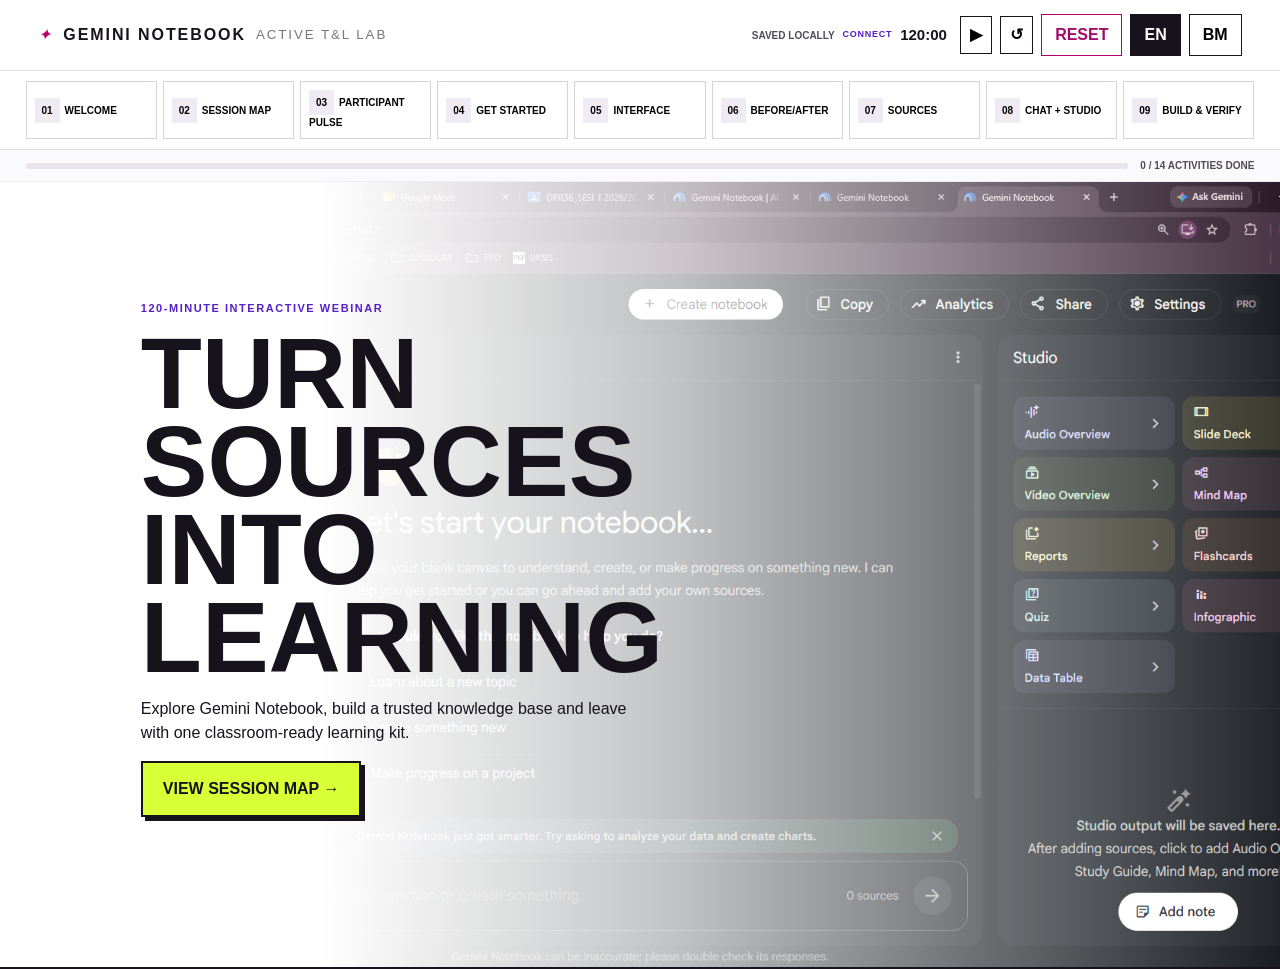
==== commit 70aff743: "Add files via upload" ====
--- a/index.html
+++ b/index.html
@@ -16,6 +16,13 @@
     @media(prefers-reduced-motion:reduce){html{scroll-behavior:auto}*,*::before,*::after{animation-duration:.01ms!important;animation-iteration-count:1!important;transition-duration:.01ms!important;scroll-behavior:auto!important}}
     .evaluation-list{display:grid;gap:12px}.evaluation-item{margin:0;padding:14px;border:1px solid var(--ink);background:#fff}.evaluation-item legend{padding:0 5px;font-weight:800;line-height:1.4}.likert-options{display:grid;grid-template-columns:repeat(5,1fr);gap:7px;margin-top:10px}.likert-options label{display:grid;place-items:center;gap:4px;min-height:54px;margin:0;padding:7px;border:1px solid #aaa;background:#faf8fb;text-align:center}.likert-options input{width:20px;height:20px;margin:0}.likert-scale{display:flex;justify-content:space-between;gap:14px;margin:8px 2px 0;color:var(--muted);font-size:10px}.optional-feedback{margin-top:15px}.optional-feedback textarea{width:100%;min-height:74px;margin-top:6px;padding:11px;border:2px solid var(--ink)}
     @media(max-width:520px){.likert-options{gap:4px}.likert-options label{min-height:50px;padding:5px;font-size:12px}.evaluation-item{padding:12px}.likert-scale{font-size:9px}}
+    /* Section 06: real DUE30022 before-and-after evidence */
+    .evidence-flow{display:grid;grid-template-columns:1fr 54px 1.35fr;gap:12px;align-items:stretch;margin-top:26px}.evidence-arrow{display:grid;place-items:center;color:var(--pink);font-size:32px;font-weight:900}.evidence-card{display:flex;flex-direction:column;border:2px solid var(--ink);background:#fff}.evidence-card.before{background:#f4f1eb}.evidence-card.after{box-shadow:6px 6px 0 var(--ink)}.evidence-card>header{padding:17px 18px;border-bottom:2px solid var(--ink)}.evidence-card.after>header{background:var(--ink);color:#fff}.evidence-card header small{display:block;color:var(--purple);font-weight:900;letter-spacing:.08em}.evidence-card.after header small{color:var(--lime)}.evidence-card h3{margin:5px 0 2px;font-size:24px}.evidence-card header p{margin:0;color:var(--muted);font-size:13px}.evidence-card.after header p{color:#ddd}.evidence-media{margin:0;background:#ebe7ee}.evidence-media img{display:block;width:100%;aspect-ratio:16/9;object-fit:contain}.evidence-card.after .evidence-media img{aspect-ratio:2.18/1}.evidence-body{flex:1;padding:17px 18px}.evidence-body h4{margin:0 0 8px}.evidence-body ul{margin:0;padding-left:19px}.evidence-body li{margin:5px 0;font-size:13px}.evidence-actions{display:flex;flex-wrap:wrap;gap:9px;padding:0 18px 18px}.evidence-actions a{padding:10px 13px;border:2px solid var(--ink);background:#fff;color:var(--ink);font-weight:900;text-decoration:none}.evidence-actions a:first-child{background:var(--lime)}.output-pair{display:grid;grid-template-columns:1fr 1fr;gap:12px;padding:12px}.output-pair .evidence-card{box-shadow:none}.transformation-summary{display:grid;grid-template-columns:repeat(4,1fr);gap:10px;margin-top:24px}.transformation-summary article{padding:15px;border:2px solid var(--ink)}.transformation-summary article:nth-child(1){background:#dfeeff}.transformation-summary article:nth-child(2){background:#efe5ff}.transformation-summary article:nth-child(3){background:#ffe7d2}.transformation-summary article:nth-child(4){background:#efffbd}.transformation-summary b{display:block;font-size:23px}.evidence-note{margin-top:16px;padding:14px;border-left:6px solid var(--purple);background:#fff6ca;font-size:13px}
+    @media(max-width:1000px){.evidence-flow{grid-template-columns:1fr}.evidence-arrow{transform:rotate(90deg);min-height:38px}.output-pair{grid-template-columns:1fr}.transformation-summary{grid-template-columns:repeat(2,1fr)}.evidence-card.after .evidence-media img{aspect-ratio:16/9}}
+    @media(max-width:520px){.transformation-summary{grid-template-columns:1fr}.evidence-actions a{width:100%;text-align:center}.evidence-card h3{font-size:20px}}
+    /* Participant demographics + research submission */
+    .demographic-panel{max-width:920px;margin:0 auto 22px;border:2px solid var(--ink);background:#fff;box-shadow:7px 7px 0 var(--purple)}.demographic-panel header{display:flex;justify-content:space-between;gap:18px;padding:18px 20px;background:#18131e;color:#fff}.demographic-panel header small{color:var(--lime);font-weight:900;letter-spacing:.08em}.demographic-panel header h3{margin:4px 0}.demographic-panel header p{margin:0;color:#ddd;font-size:13px}.demo-progress{align-self:center;min-width:90px;padding:9px;border:1px solid var(--lime);color:var(--lime);font-weight:900;text-align:center}.demographic-grid{display:grid;grid-template-columns:1fr 1fr;gap:12px;padding:18px}.demographic-grid label{display:block;font-size:12px;font-weight:900}.demographic-grid select{width:100%;margin-top:6px;padding:12px;border:2px solid var(--ink);background:#fff;color:var(--ink)}.demographic-note{padding:11px 18px;border-top:1px solid var(--ink);background:#fff6ca;font-size:12px}.research-consent-box{margin-top:18px;padding:18px;border:2px solid var(--ink);background:#fff6ca;box-shadow:5px 5px 0 var(--ink)}.research-consent-box h3{margin:0 0 9px}.research-consent-box>label{display:flex;align-items:flex-start;gap:10px;line-height:1.5}.research-consent-box input[type=checkbox]{flex:0 0 auto;width:22px;height:22px;margin-top:2px}.research-consent-box button{min-height:46px;margin-top:14px;padding:11px 15px;border:2px solid var(--ink);background:var(--lime);font-weight:900}.research-consent-box button:disabled{cursor:wait;opacity:.65}#researchSubmitStatus{min-height:24px;margin:10px 0 0;font-weight:800}.endpoint-note{margin:8px 0 0;color:var(--muted);font-size:11px}
+    @media(max-width:700px){.demographic-grid{grid-template-columns:1fr}.demographic-panel header{align-items:flex-start;flex-direction:column}.demo-progress{align-self:flex-start}}
   </style>
   <style>
     /* Enhanced participant pulse */
@@ -43,68 +50,90 @@
   <nav class="nav" id="nav"></nav>
   <div class="progresswrap"><div class="progressbar" id="stageProgress" role="progressbar" aria-label="Webinar stage progress" aria-valuemin="1" aria-valuemax="9" aria-valuenow="1"><b id="stageFill"></b></div><span id="taskLabel" role="status">0 / 0 ACTIVITIES DONE</span></div>
   <main id="mainContent" tabindex="-1">
-    <section class="stage active hero" data-stage="0"><div class="hero-copy"><p class="kicker">120-MINUTE INTERACTIVE WEBINAR</p><h1 data-en="TURN SOURCES INTO LEARNING" data-bm="UBAH SUMBER MENJADI PEMBELAJARAN">TURN SOURCES INTO LEARNING</h1><p data-en="Explore Gemini Notebook, build a trusted knowledge base and leave with one classroom-ready learning kit." data-bm="Terokai Gemini Notebook, bina pangkalan pengetahuan dipercayai dan hasilkan satu kit pembelajaran sedia digunakan.">Explore Gemini Notebook, build a trusted knowledge base and leave with one classroom-ready learning kit.</p><button onclick="go(1)" data-en="VIEW SESSION MAP →" data-bm="LIHAT PETA SESI →">VIEW SESSION MAP →</button></div></section>
-    <section class="stage" data-stage="1"><div class="head"><span>02</span><div><p class="kicker">WEBINAR ROADMAP</p><h2 data-en="OUR 120-MINUTE JOURNEY" data-bm="PERJALANAN 120 MINIT KITA">OUR 120-MINUTE JOURNEY</h2></div></div><div class="phase-grid"><article><b>01</b><small>0–15 MIN</small><h3 data-en="CONNECT" data-bm="HUBUNG">CONNECT</h3><p data-en="Welcome, outcomes and participant pulse" data-bm="Selamat datang, hasil dan profil peserta">Welcome, outcomes and participant pulse</p></article><article><b>02</b><small>15–50 MIN</small><h3 data-en="UNDERSTAND" data-bm="FAHAMI">UNDERSTAND</h3><p data-en="Gemini Notebook, setup, 3-panel tour and a before/after example" data-bm="Gemini Notebook, persediaan, jelajah 3 panel dan contoh sebelum/selepas">Gemini Notebook, setup, 3-panel tour and a before/after example</p></article><article><b>03</b><small>50–105 MIN</small><h3 data-en="CREATE" data-bm="CIPTA">CREATE</h3><p data-en="Sources, Chat, citations and Studio sprint" data-bm="Sumber, Sembang, sitasi dan pecutan Studio">Sources, Chat, citations and Studio sprint</p></article><article><b>04</b><small>105–120 MIN</small><h3 data-en="VERIFY & SHARE" data-bm="SEMAK & KONGSI">VERIFY & SHARE</h3><p data-en="Quality check, showcase and exit ticket" data-bm="Semakan kualiti, perkongsian dan tiket keluar">Quality check, showcase and exit ticket</p></article></div><div class="footer-nav"><button onclick="go(0)">← BACK</button><button onclick="go(2)">NEXT →</button></div></section>
-    <section class="stage" data-stage="2"><div class="head"><span>03</span><div><p class="kicker">PARTICIPANT PULSE • 7 SHORT QUESTIONS • 5 MINUTES</p><h2 data-en="LET US KNOW YOUR STARTING POINT" data-bm="KONGSIKAN TITIK MULA ANDA">LET US KNOW YOUR STARTING POINT</h2><p data-en="Choose one answer for each question. Your responses help the facilitator adjust the demonstration and hands-on support." data-bm="Pilih satu jawapan bagi setiap soalan. Respons anda membantu fasilitator menyesuaikan demonstrasi dan sokongan aktiviti amali.">Choose one answer for each question. Your responses help the facilitator adjust the demonstration and hands-on support.</p></div></div><div class="pulse-intro"><p><b data-en="Quick pulse—not a test." data-bm="Tinjauan ringkas—bukan ujian.">Quick pulse—not a test.</b><br><span data-en="Answer based on your current experience and intended classroom use." data-bm="Jawab berdasarkan pengalaman semasa dan penggunaan yang dirancang dalam kelas.">Answer based on your current experience and intended classroom use.</span></p><div class="pulse-count"><span id="pulseDone">0</span>/7 <span data-en="ANSWERED" data-bm="DIJAWAB">ANSWERED</span></div></div><div class="pulse-grid enhanced" id="pulse"><article data-question="experience"><span class="question-no">01</span><h3 data-en="How familiar are you with Gemini Notebook?" data-bm="Sejauh manakah anda mengenali Gemini Notebook?">How familiar are you with Gemini Notebook?</h3><div class="pulse-options"><button data-en="Never used it" data-bm="Belum pernah guna">Never used it</button><button data-en="Explored once or twice" data-bm="Pernah cuba sekali atau dua kali">Explored once or twice</button><button data-en="Use it occasionally" data-bm="Guna sekali-sekala">Use it occasionally</button><button data-en="Use it regularly" data-bm="Guna secara kerap">Use it regularly</button></div></article><article data-question="confidence"><span class="question-no">02</span><h3 data-en="How confident are you in using AI for T&L?" data-bm="Tahap keyakinan menggunakan AI untuk PdP?">How confident are you in using AI for T&amp;L?</h3><div class="pulse-options"><button data-en="I need step-by-step guidance" data-bm="Perlukan panduan langkah demi langkah">I need step-by-step guidance</button><button data-en="I can try with examples" data-bm="Boleh cuba dengan contoh">I can try with examples</button><button data-en="I can work independently" data-bm="Boleh guna secara kendiri">I can work independently</button><button data-en="I can guide colleagues" data-bm="Boleh membimbing rakan">I can guide colleagues</button></div></article><article data-question="purpose"><span class="question-no">03</span><h3 data-en="What do you most want to create today?" data-bm="Apakah yang paling ingin anda hasilkan hari ini?">What do you most want to create today?</h3><div class="pulse-options"><button data-en="Lesson materials" data-bm="Bahan pengajaran">Lesson materials</button><button data-en="Student activities" data-bm="Aktiviti pelajar">Student activities</button><button data-en="Assessment resources" data-bm="Sumber pentaksiran">Assessment resources</button><button data-en="Revision resources" data-bm="Sumber ulang kaji">Revision resources</button></div></article><article data-question="source"><span class="question-no">04</span><h3 data-en="Which source will you most likely use?" data-bm="Sumber manakah yang paling mungkin anda gunakan?">Which source will you most likely use?</h3><div class="pulse-options"><button data-en="Course notes or slides" data-bm="Nota atau slaid kursus">Course notes or slides</button><button data-en="Rubric or curriculum" data-bm="Rubrik atau kurikulum">Rubric or curriculum</button><button data-en="Website or YouTube" data-bm="Laman web atau YouTube">Website or YouTube</button><button data-en="Research articles" data-bm="Artikel penyelidikan">Research articles</button></div></article><article data-question="department"><span class="question-no">05</span><h3 data-en="Which teaching field best represents you?" data-bm="Bidang pengajaran manakah paling mewakili anda?">Which teaching field best represents you?</h3><div class="pulse-options"><button data-en="Engineering & Technology" data-bm="Kejuruteraan & Teknologi">Engineering &amp; Technology</button><button data-en="Commerce & Entrepreneurship" data-bm="Perdagangan & Keusahawanan">Commerce &amp; Entrepreneurship</button><button data-en="Hospitality, Tourism & Design" data-bm="Hospitaliti, Pelancongan & Reka Bentuk">Hospitality, Tourism &amp; Design</button><button data-en="General Studies & Languages" data-bm="Pengajian Am & Bahasa">General Studies &amp; Languages</button><button data-en="Other field" data-bm="Bidang lain">Other field</button></div></article></div><div class="pulse-result" id="pulseResult"><b data-en="YOUR STARTING PROFILE:" data-bm="PROFIL PERMULAAN ANDA:">YOUR STARTING PROFILE:</b> <span data-en="Answer all seven questions to complete your participant pulse." data-bm="Jawab ketujuh-tujuh soalan untuk melengkapkan tinjauan peserta.">Answer all five questions to complete your participant pulse.</span></div><div class="footer-nav"><button onclick="go(1)">← BACK</button><button onclick="go(3)">NEXT →</button></div></section>
-    <section class="stage" data-stage="3"><div class="head"><span>04</span><div><p class="kicker">GET READY • 10 MINUTES</p><h2 data-en="CREATE YOUR FIRST NOTEBOOK" data-bm="CIPTA NOTEBOOK PERTAMA ANDA">CREATE YOUR FIRST NOTEBOOK</h2><p data-en="Understand the platform, then complete the setup steps." data-bm="Fahami platform, kemudian lengkapkan langkah persediaan.">Understand the platform, then complete the setup steps.</p></div></div><div class="intro"><small>WHY GEMINI NOTEBOOK?</small><h3 data-en="Your source-grounded AI learning partner" data-bm="Rakan pembelajaran AI berasaskan sumber anda">Your source-grounded AI learning partner</h3><p data-en="Gemini Notebook helps lecturers understand, organise and transform their own trusted materials into teaching and learning resources." data-bm="Gemini Notebook membantu pensyarah memahami, menyusun dan mengubah bahan dipercayai mereka menjadi sumber pengajaran dan pembelajaran.">Gemini Notebook helps lecturers understand, organise and transform their own trusted materials into teaching and learning resources.</p><div class="benefits"><article><b>01</b><h4>Direct source control</h4><p>You decide which documents form the knowledge base.</p></article><article><b>02</b><h4>Reduced hallucinations</h4><p>Grounding reduces unsupported information, but checking remains essential.</p></article><article><b>03</b><h4>Personalised learning</h4><p>Outputs follow your course, level and content.</p></article><article><b>04</b><h4>Faster synthesis</h4><p>Summarise and compare multiple materials quickly.</p></article><article><b>05</b><h4>Traceable answers</h4><p>Citations show where information came from.</p></article></div></div><section class="limits-guide" id="limitsGuide"><header><div><small data-en="GENERATION & CAPACITY GUIDE" data-bm="PANDUAN PENJANAAN & KAPASITI">GENERATION & CAPACITY GUIDE</small><h3 data-en="Know what is stored and what is generated" data-bm="Kenali apa yang disimpan dan apa yang dijana">Know what is stored and what is generated</h3></div><span class="verified" data-en="VERIFIED 24 AUGUST 2026" data-bm="DISEMAK 24 OGOS 2026">VERIFIED 24 AUGUST 2026</span></header><div class="quota-explain"><article><h4 data-en="CAPACITY ≠ DAILY QUOTA" data-bm="KAPASITI ≠ KUOTA HARIAN">CAPACITY ≠ DAILY QUOTA</h4><p data-en="Capacity is how many notebooks and sources you can keep. It does not reset each day." data-bm="Kapasiti ialah jumlah notebook dan sumber yang boleh disimpan. Ia tidak ditetapkan semula setiap hari.">Capacity is how many notebooks and sources you can keep. It does not reset each day.</p></article><article><h4 data-en="GENERATION QUOTA" data-bm="KUOTA PENJANAAN">GENERATION QUOTA</h4><p data-en="This is how many chats or Studio outputs you can create. Daily quotas reset after 24 hours; monthly quotas after 30 days." data-bm="Ini ialah jumlah sembang atau hasil Studio yang boleh dijana. Kuota harian ditetapkan semula selepas 24 jam; kuota bulanan selepas 30 hari.">This is how many chats or Studio outputs you can create. Daily quotas reset after 24 hours; monthly quotas after 30 days.</p></article></div><div class="plan-tabs" id="planTabs" aria-label="Select account plan"></div><div class="limit-summary" id="limitSummary"></div><div class="output-guide"><div class="output-table"><div class="output-row heading"><b data-en="OUTPUT" data-bm="HASIL">OUTPUT</b><b data-en="PLAN LIMIT" data-bm="HAD PELAN">PLAN LIMIT</b><b data-en="GENERATED IN" data-bm="DIJANA DI">GENERATED IN</b><b data-en="TEACHING USE" data-bm="KEGUNAAN PdP">TEACHING USE</b></div><div id="limits"></div></div></div><div class="limits-foot"><b data-en="Important:" data-bm="Penting:">Important:</b> <span data-en="Limits differ by account or plan and are subject to change. A qualifying Workspace for Education licence may provide different access; check the badge beside your profile and confirm with your institution." data-bm="Had berbeza mengikut akaun atau pelan dan tertakluk kepada perubahan. Lesen Workspace for Education yang layak mungkin memberi akses berbeza; semak lencana di sebelah profil dan sahkan dengan institusi anda.">Limits differ by account or plan and are subject to change. A qualifying Workspace for Education licence may provide different access; check the badge beside your profile and confirm with your institution.</span> <a href="https://support.google.com/gemininotebook/answer/16213268" target="_blank" data-en="OFFICIAL GOOGLE LIMITS ↗" data-bm="HAD RASMI GOOGLE ↗">OFFICIAL GOOGLE LIMITS ↗</a></div></section><div class="steps"><article><span>1</span><div><h3>Open the platform</h3><p>Sign in at notebook.google.</p><a class="linkbtn" href="https://notebook.google/" target="_blank">OPEN GEMINI NOTEBOOK ↗</a></div></article><article><span>2</span><div><h3>Create a new notebook</h3><p>Click + Create new or the Create new notebook card.</p></div></article></div><div class="preview"><div class="preview-tabs" id="previewTabs"></div><figure style="margin:0"><img id="previewImg" alt="Gemini Notebook preview"><figcaption id="previewCaption"></figcaption></figure></div><div class="footer-nav"><button onclick="go(2)">← BACK</button><button onclick="go(4)">NEXT →</button></div></section>
-    <section class="stage" data-stage="4"><div class="head"><span>05</span><div><p class="kicker">CLICKABLE INFOGRAPHIC</p><h2 data-en="MEET THE 3-PANEL WORKSPACE" data-bm="KENALI RUANG KERJA 3 PANEL">MEET THE 3-PANEL WORKSPACE</h2><p data-en="Click a coloured label on the screenshot to connect the actual interface area with its explanation below." data-bm="Klik label berwarna pada tangkap layar untuk menghubungkan bahagian antara muka sebenar dengan penerangan di bawah.">Click a coloured label on the screenshot to connect the actual interface area with its explanation below.</p></div></div><div class="panel-image"><img src="assets/notebook-interface.png" alt="Gemini Notebook three-panel interface"><button class="interface-callout callout-sources" data-panel="0"><b>01</b><span data-en="SOURCES PANEL" data-bm="PANEL SUMBER">SOURCES PANEL</span></button><button class="interface-callout callout-chat" data-panel="1"><b>02</b><span data-en="CHAT PANEL" data-bm="PANEL SEMBANG">CHAT PANEL</span></button><button class="interface-callout callout-studio" data-panel="2"><b>03</b><span data-en="STUDIO PANEL" data-bm="PANEL STUDIO">STUDIO PANEL</span></button><button class="interface-callout callout-tools" data-panel="3"><b>04</b><span data-en="TOP CONTROLS" data-bm="KAWALAN ATAS">TOP CONTROLS</span></button></div><div class="interface-key"><b data-en="HOW TO READ IT:" data-bm="CARA MEMBACANYA:">HOW TO READ IT:</b><span data-en="Sources control what Gemini knows → Chat controls what you ask → Studio controls what you produce." data-bm="Sumber mengawal apa yang Gemini ketahui → Sembang mengawal apa yang ditanya → Studio mengawal apa yang dihasilkan.">Sources control what Gemini knows → Chat controls what you ask → Studio controls what you produce.</span></div><div class="labels" id="panelLabels"><article><b data-en="01 SOURCES — COLLECT" data-bm="01 SUMBER — KUMPUL">01 SOURCES — COLLECT</b><dl><dt>WHAT / APA</dt><dd data-en="The notebook knowledge base." data-bm="Pangkalan pengetahuan notebook.">The notebook knowledge base.</dd><dt>HOW / CARA</dt><dd data-en="Add files, websites, Drive materials or web research." data-bm="Tambah fail, laman web, bahan Drive atau carian web.">Add files, websites, Drive materials or web research.</dd><dt>FUNCTION / FUNGSI</dt><dd data-en="Grounds all answers and generated outputs." data-bm="Menjadi asas semua jawapan dan hasil yang dijana.">Grounds all answers and generated outputs.</dd><dt>FEATURES / CIRI</dt><dd>Add Sources • Web • Fast Research • Source selection</dd></dl></article><article><b data-en="02 CHAT — QUESTION" data-bm="02 SEMBANG — SOAL">02 CHAT — QUESTION</b><dl><dt>WHAT / APA</dt><dd data-en="The source-grounded conversation space." data-bm="Ruang perbualan berasaskan sumber.">The source-grounded conversation space.</dd><dt>HOW / CARA</dt><dd data-en="Ask questions, compare information and open citations." data-bm="Tanya soalan, bandingkan maklumat dan buka sitasi.">Ask questions, compare information and open citations.</dd><dt>FUNCTION / FUNGSI</dt><dd data-en="Helps you understand, analyse and develop ideas." data-bm="Membantu anda memahami, menganalisis dan membina idea.">Helps you understand, analyse and develop ideas.</dd><dt>FEATURES / CIRI</dt><dd>Suggested prompts • Citations • Notes • Follow-up</dd></dl></article><article><b data-en="03 STUDIO — CREATE" data-bm="03 STUDIO — CIPTA">03 STUDIO — CREATE</b><dl><dt>WHAT / APA</dt><dd data-en="The learning-resource production space." data-bm="Ruang penghasilan sumber pembelajaran.">The learning-resource production space.</dd><dt>HOW / CARA</dt><dd data-en="Choose an output after selecting the relevant sources." data-bm="Pilih hasil selepas memilih sumber yang berkaitan.">Choose an output after selecting the relevant sources.</dd><dt>FUNCTION / FUNGSI</dt><dd data-en="Transforms source content into reusable learning materials." data-bm="Mengubah kandungan sumber menjadi bahan pembelajaran boleh guna semula.">Transforms source content into reusable learning materials.</dd><dt>FEATURES / CIRI</dt><dd>Audio • Video • Slides • Mind Map • Reports • Flashcards • Quiz • Infographic • Data Table</dd></dl></article><article><b data-en="04 TOP CONTROLS — MANAGE" data-bm="04 KAWALAN ATAS — URUS">04 TOP CONTROLS — MANAGE</b><dl><dt>WHAT / APA</dt><dd data-en="Notebook-level management controls." data-bm="Kawalan pengurusan pada peringkat notebook.">Notebook-level management controls.</dd><dt>HOW / CARA</dt><dd data-en="Use the buttons above the three panels." data-bm="Gunakan butang di atas ketiga-tiga panel.">Use the buttons above the three panels.</dd><dt>FUNCTION / FUNGSI</dt><dd data-en="Manages ownership, access, settings and performance." data-bm="Mengurus pemilikan, akses, tetapan dan prestasi.">Manages ownership, access, settings and performance.</dd><dt>FEATURES / CIRI</dt><dd>Create notebook • Copy • Analytics • Share • Settings</dd></dl></article></div><div class="footer-nav"><button onclick="go(3)">← BACK</button><button onclick="go(5)">NEXT →</button></div></section>
-    <section class="stage" data-stage="5"><div class="head"><span>06</span><div><p class="kicker" data-en="SEE THE TRANSFORMATION" data-bm="LIHAT TRANSFORMASI">SEE THE TRANSFORMATION</p><h2 data-en="BEFORE GEMINI NOTEBOOK, AFTER GEMINI NOTEBOOK" data-bm="SEBELUM GEMINI NOTEBOOK, SELEPAS GEMINI NOTEBOOK">BEFORE GEMINI NOTEBOOK, AFTER GEMINI NOTEBOOK</h2><p data-en="Same topic, same lecturer. Here is what changes when the same Workplace Safety lesson goes through Gemini Notebook." data-bm="Topik sama, pensyarah sama. Inilah perubahan apabila pelajaran Keselamatan Tempat Kerja yang sama melalui Gemini Notebook.">Same topic, same lecturer. Here is what changes when the same Workplace Safety lesson goes through Gemini Notebook.</p></div></div><div class="compare"><div class="before-card"><small>BEFORE · TYPICAL LESSON NOTES</small><h3>Workplace Safety — Week 6</h3><pre>Workplace Safety
-- Wear PPE at all times
-- Follow SOP before starting machinery
-- Report all hazards to supervisor
-- Refer to Chapter 4 of the manual
-
-(Same slide for every group. No timing,
-no activity, no way to check who
-actually understood it.)</pre><div class="chips"><span>No objective</span><span>No differentiation</span><span>No citations</span><span>No assessment</span></div></div><div class="compare-arrow">→</div><div class="after-card"><small>✦ AFTER · GEMINI NOTEBOOK COMPLETE LEARNING KIT</small><h3>Workplace Safety — Complete Learning Kit</h3><div class="afterkit"><p><b>OBJECTIVE</b>Diploma Semester 1 students can correctly sequence 4 core workplace-safety procedures and justify each step.</p><p><b>ACTIVE TASK</b>In pairs, annotate a lab-floor photo and flag every PPE or SOP violation within 8 minutes.</p><p><b>DIFFERENTIATED SUPPORT</b>Sentence starters for students who need them; a "explain the why" stretch question for the rest.</p><p><b>FORMATIVE CHECK</b>4-question exit quiz generated from the same sources.</p><p><b>CITATION</b>Every claim links back to Chapter 4 of the uploaded SOP manual.</p><p><b>LECTURER CHECKLIST</b>6-point verification before it goes anywhere near a class.</p></div><div class="chips"><span>Clear objective</span><span>Differentiated</span><span>Source-cited</span><span>Ready to verify</span></div></div></div><div class="note">✦ Mock example for illustration, built from the same fields you'll fill in on the Build & Verify stage. Your own output will follow your own sources.</div><div class="footer-nav"><button onclick="go(4)">← BACK</button><button onclick="go(6)">NEXT →</button></div></section>
+    <section class="stage active hero" data-stage="0"><div class="hero-copy"><p class="kicker">120-MINUTE INTERACTIVE WEBINAR</p><h1 data-en="TURN SOURCES INTO LEARNING" data-bm="UBAH SUMBER MENJADI PEMBELAJARAN">TURN SOURCES INTO LEARNING</h1><p data-en="Explore Gemini Notebook, build a trusted knowledge base and leave with one classroom-ready learning kit." data-bm="Terokai Gemini Notebook, bina pangkalan pengetahuan yang dipercayai dan hasilkan satu kit pembelajaran sedia digunakan.">Explore Gemini Notebook, build a trusted knowledge base and leave with one classroom-ready learning kit.</p><button onclick="go(1)" data-en="VIEW SESSION MAP →" data-bm="LIHAT AGENDA WEBINAR →">VIEW SESSION MAP →</button></div></section>
+    <section class="stage" data-stage="1"><div class="head"><span>02</span><div><p class="kicker">WEBINAR ROADMAP</p><h2 data-en="OUR 120-MINUTE JOURNEY" data-bm="AGENDA PERJALANAN WEBINAR 120 MINIT">OUR 120-MINUTE JOURNEY</h2></div></div><div class="phase-grid"><article><b>01</b><small>0–15 MIN</small><h3 data-en="CONNECT" data-bm="PENGENALAN">CONNECT</h3><p data-en="Welcome, outcomes and participant pulse" data-bm="Selamat datang, objektif webinar dan tinjauan peserta">Welcome, outcomes and participant pulse</p></article><article><b>02</b><small>15–50 MIN</small><h3 data-en="UNDERSTAND" data-bm="PENEROKAAN">UNDERSTAND</h3><p data-en="Gemini Notebook, setup, 3-panel tour and a before/after example" data-bm="Pengenalan Gemini Notebook, persediaan, jelajah tiga panel dan contoh transformasi">Gemini Notebook, setup, 3-panel tour and a before/after example</p></article><article><b>03</b><small>50–105 MIN</small><h3 data-en="CREATE" data-bm="AKTIVITI AMALI">CREATE</h3><p data-en="Sources, Chat, citations and Studio sprint" data-bm="Aktiviti hands-on menggunakan Sources, Chat, sitasi dan Studio">Sources, Chat, citations and Studio sprint</p></article><article><b>04</b><small>105–120 MIN</small><h3 data-en="VERIFY & SHARE" data-bm="SEMAK & KONGSI">VERIFY & SHARE</h3><p data-en="Quality check, showcase and exit ticket" data-bm="Semakan kualiti, perkongsian dan tiket keluar">Quality check, showcase and exit ticket</p></article></div><div class="footer-nav"><button onclick="go(0)">← BACK</button><button onclick="go(2)">NEXT →</button></div></section>
+    <section class="stage" data-stage="2"><div class="head"><span>03</span><div><p class="kicker">PARTICIPANT PROFILE + PULSE • 11 QUICK ITEMS • 7 MINUTES</p><h2 data-en="LET US KNOW YOUR STARTING POINT" data-bm="KENALI LATAR BELAKANG PESERTA">LET US KNOW YOUR STARTING POINT</h2><p data-en="Complete four quick profile items, then answer seven Participant Pulse questions. Your responses help the facilitator adjust the demonstration and hands-on support." data-bm="Lengkapkan empat maklumat profil ringkas, kemudian jawab tujuh soalan tinjauan. Respons anda membantu fasilitator menyesuaikan demonstrasi dan sokongan aktiviti hands-on.">Complete four quick profile items, then answer seven Participant Pulse questions. Your responses help the facilitator adjust the demonstration and hands-on support.</p></div></div><div class="pulse-intro"><p><b data-en="Quick pulse—not a test." data-bm="Tinjauan ringkas—bukan ujian.">Quick pulse—not a test.</b><br><span data-en="Answer based on your current experience and intended classroom use." data-bm="Jawab berdasarkan pengalaman semasa dan penggunaan yang dirancang dalam kelas.">Answer based on your current experience and intended classroom use.</span></p><div class="pulse-count"><span id="pulseDone">0</span>/7 <span data-en="ANSWERED" data-bm="DIJAWAB">ANSWERED</span></div></div><div class="pulse-grid enhanced" id="pulse"><article data-question="experience"><span class="question-no">01</span><h3 data-en="How familiar are you with Gemini Notebook?" data-bm="Sejauh manakah anda mengenali Gemini Notebook?">How familiar are you with Gemini Notebook?</h3><div class="pulse-options"><button data-en="Never used it" data-bm="Belum pernah menggunakannya">Never used it</button><button data-en="Explored once or twice" data-bm="Pernah mencuba sekali atau dua kali">Explored once or twice</button><button data-en="Use it occasionally" data-bm="Menggunakannya sekali-sekala">Use it occasionally</button><button data-en="Use it regularly" data-bm="Menggunakannya dengan kerap">Use it regularly</button></div></article><article data-question="confidence"><span class="question-no">02</span><h3 data-en="How confident are you in using AI for T&L?" data-bm="Sejauh manakah anda yakin menggunakan AI untuk PdP?">How confident are you in using AI for T&amp;L?</h3><div class="pulse-options"><button data-en="I need step-by-step guidance" data-bm="Memerlukan panduan langkah demi langkah">I need step-by-step guidance</button><button data-en="I can try with examples" data-bm="Boleh mencuba dengan contoh">I can try with examples</button><button data-en="I can work independently" data-bm="Boleh menggunakannya secara kendiri">I can work independently</button><button data-en="I can guide colleagues" data-bm="Boleh membimbing rakan sekerja">I can guide colleagues</button></div></article><article data-question="purpose"><span class="question-no">03</span><h3 data-en="What do you most want to create today?" data-bm="Apakah yang paling ingin anda hasilkan hari ini?">What do you most want to create today?</h3><div class="pulse-options"><button data-en="Lesson materials" data-bm="Bahan pengajaran">Lesson materials</button><button data-en="Student activities" data-bm="Aktiviti pelajar">Student activities</button><button data-en="Assessment resources" data-bm="Sumber pentaksiran">Assessment resources</button><button data-en="Revision resources" data-bm="Sumber ulang kaji">Revision resources</button></div></article><article data-question="source"><span class="question-no">04</span><h3 data-en="Which source will you most likely use?" data-bm="Sumber manakah yang paling mungkin anda gunakan?">Which source will you most likely use?</h3><div class="pulse-options"><button data-en="Course notes or slides" data-bm="Nota atau slaid kursus">Course notes or slides</button><button data-en="Rubric or curriculum" data-bm="Rubrik atau kurikulum">Rubric or curriculum</button><button data-en="Website or YouTube" data-bm="Laman web atau YouTube">Website or YouTube</button><button data-en="Research articles" data-bm="Artikel penyelidikan">Research articles</button></div></article><article data-question="department"><span class="question-no">05</span><h3 data-en="Which teaching field best represents you?" data-bm="Bidang pengajaran manakah yang paling mewakili anda?">Which teaching field best represents you?</h3><div class="pulse-options"><button data-en="Engineering & Technology" data-bm="Kejuruteraan & Teknologi">Engineering &amp; Technology</button><button data-en="Commerce & Entrepreneurship" data-bm="Perdagangan & Keusahawanan">Commerce &amp; Entrepreneurship</button><button data-en="Hospitality, Tourism & Design" data-bm="Hospitaliti, Pelancongan & Reka Bentuk">Hospitality, Tourism &amp; Design</button><button data-en="General Studies & Languages" data-bm="Pengajian Am & Bahasa">General Studies &amp; Languages</button><button data-en="Other field" data-bm="Bidang lain">Other field</button></div></article></div><div class="pulse-result" id="pulseResult"><b data-en="YOUR STARTING PROFILE:" data-bm="PROFIL PESERTA ANDA:">YOUR STARTING PROFILE:</b> <span data-en="Answer all seven questions to complete your participant pulse." data-bm="Jawab ketujuh-tujuh soalan untuk melengkapkan tinjauan peserta.">Answer all five questions to complete your participant pulse.</span></div><div class="footer-nav"><button onclick="go(1)">← BACK</button><button onclick="go(3)">NEXT →</button></div></section>
+    <section class="stage" data-stage="3"><div class="head"><span>04</span><div><p class="kicker">GET READY • 10 MINUTES</p><h2 data-en="CREATE YOUR FIRST NOTEBOOK" data-bm="CIPTA NOTEBOOK PERTAMA ANDA">CREATE YOUR FIRST NOTEBOOK</h2><p data-en="Understand the platform, then complete the setup steps." data-bm="Fahami platform, kemudian lengkapkan langkah persediaan.">Understand the platform, then complete the setup steps.</p></div></div><div class="intro"><small>WHY GEMINI NOTEBOOK?</small><h3 data-en="Your source-grounded AI learning partner" data-bm="Rakan AI yang menggunakan sumber anda sendiri">Your source-grounded AI learning partner</h3><p data-en="Gemini Notebook helps lecturers understand, organise and transform their own trusted materials into teaching and learning resources." data-bm="Gemini Notebook membantu pensyarah memahami, menyusun dan mengubah bahan rujukan yang mereka pilih menjadi sumber pengajaran dan pembelajaran.">Gemini Notebook helps lecturers understand, organise and transform their own trusted materials into teaching and learning resources.</p><div class="benefits"><article><b>01</b><h4>Direct source control</h4><p>You decide which documents form the knowledge base.</p></article><article><b>02</b><h4>Reduced hallucinations</h4><p>Grounding reduces unsupported information, but checking remains essential.</p></article><article><b>03</b><h4>Personalised learning</h4><p>Outputs follow your course, level and content.</p></article><article><b>04</b><h4>Faster synthesis</h4><p>Summarise and compare multiple materials quickly.</p></article><article><b>05</b><h4>Traceable answers</h4><p>Citations show where information came from.</p></article></div></div><section class="limits-guide" id="limitsGuide"><header><div><small data-en="GENERATION & CAPACITY GUIDE" data-bm="PANDUAN PENJANAAN & KAPASITI">GENERATION & CAPACITY GUIDE</small><h3 data-en="Know what is stored and what is generated" data-bm="Kenali apa yang disimpan dan apa yang dijana">Know what is stored and what is generated</h3></div><span class="verified" data-en="VERIFIED 24 AUGUST 2026" data-bm="DIKEMAS KINI 24 OGOS 2026">VERIFIED 24 AUGUST 2026</span></header><div class="quota-explain"><article><h4 data-en="CAPACITY ≠ DAILY QUOTA" data-bm="KAPASITI ≠ KUOTA HARIAN">CAPACITY ≠ DAILY QUOTA</h4><p data-en="Capacity is how many notebooks and sources you can keep. It does not reset each day." data-bm="Kapasiti ialah jumlah notebook dan sumber yang boleh disimpan. Ia tidak ditetapkan semula setiap hari.">Capacity is how many notebooks and sources you can keep. It does not reset each day.</p></article><article><h4 data-en="GENERATION QUOTA" data-bm="KUOTA PENJANAAN">GENERATION QUOTA</h4><p data-en="This is how many chats or Studio outputs you can create. Daily quotas reset after 24 hours; monthly quotas after 30 days." data-bm="Ini ialah bilangan respons Chat atau hasil Studio yang boleh dijana. Kuota harian ditetapkan semula selepas 24 jam; kuota bulanan selepas 30 hari.">This is how many chats or Studio outputs you can create. Daily quotas reset after 24 hours; monthly quotas after 30 days.</p></article></div><div class="plan-tabs" id="planTabs" aria-label="Select account plan"></div><div class="limit-summary" id="limitSummary"></div><div class="output-guide"><div class="output-table"><div class="output-row heading"><b data-en="OUTPUT" data-bm="HASIL">OUTPUT</b><b data-en="PLAN LIMIT" data-bm="HAD PELAN">PLAN LIMIT</b><b data-en="GENERATED IN" data-bm="DIJANA DI">GENERATED IN</b><b data-en="TEACHING USE" data-bm="KEGUNAAN PdP">TEACHING USE</b></div><div id="limits"></div></div></div><div class="limits-foot"><b data-en="Important:" data-bm="Penting:">Important:</b> <span data-en="Limits differ by account or plan and are subject to change. A qualifying Workspace for Education licence may provide different access; check the badge beside your profile and confirm with your institution." data-bm="Had berbeza mengikut akaun atau pelan dan tertakluk kepada perubahan. Lesen Workspace for Education yang layak mungkin memberi akses berbeza; semak lencana di sebelah profil dan sahkan dengan institusi anda.">Limits differ by account or plan and are subject to change. A qualifying Workspace for Education licence may provide different access; check the badge beside your profile and confirm with your institution.</span> <a href="https://support.google.com/gemininotebook/answer/16213268" target="_blank" data-en="OFFICIAL GOOGLE LIMITS ↗" data-bm="HAD RASMI GOOGLE ↗">OFFICIAL GOOGLE LIMITS ↗</a></div></section><div class="steps"><article><span>1</span><div><h3>Open the platform</h3><p>Sign in at notebook.google.</p><a class="linkbtn" href="https://notebook.google/" target="_blank">OPEN GEMINI NOTEBOOK ↗</a></div></article><article><span>2</span><div><h3>Create a new notebook</h3><p>Click + Create new or the Create new notebook card.</p></div></article></div><div class="preview"><div class="preview-tabs" id="previewTabs"></div><figure style="margin:0"><img id="previewImg" alt="Gemini Notebook preview"><figcaption id="previewCaption"></figcaption></figure></div><div class="footer-nav"><button onclick="go(2)">← BACK</button><button onclick="go(4)">NEXT →</button></div></section>
+    <section class="stage" data-stage="4"><div class="head"><span>05</span><div><p class="kicker">CLICKABLE INFOGRAPHIC</p><h2 data-en="MEET THE 3-PANEL WORKSPACE" data-bm="KENALI RUANG KERJA 3 PANEL">MEET THE 3-PANEL WORKSPACE</h2><p data-en="Click a coloured label on the screenshot to connect the actual interface area with its explanation below." data-bm="Klik label berwarna pada tangkap layar untuk menghubungkan bahagian antara muka sebenar dengan penerangan di bawah.">Click a coloured label on the screenshot to connect the actual interface area with its explanation below.</p></div></div><div class="panel-image"><img src="assets/notebook-interface.png" alt="Gemini Notebook three-panel interface"><button class="interface-callout callout-sources" data-panel="0"><b>01</b><span data-en="SOURCES PANEL" data-bm="PANEL SOURCES">SOURCES PANEL</span></button><button class="interface-callout callout-chat" data-panel="1"><b>02</b><span data-en="CHAT PANEL" data-bm="PANEL CHAT">CHAT PANEL</span></button><button class="interface-callout callout-studio" data-panel="2"><b>03</b><span data-en="STUDIO PANEL" data-bm="PANEL STUDIO">STUDIO PANEL</span></button><button class="interface-callout callout-tools" data-panel="3"><b>04</b><span data-en="TOP CONTROLS" data-bm="TOP CONTROLS">TOP CONTROLS</span></button></div><div class="interface-key"><b data-en="HOW TO READ IT:" data-bm="CARA MEMBACANYA:">HOW TO READ IT:</b><span data-en="Sources control what Gemini knows → Chat controls what you ask → Studio controls what you produce." data-bm="Sources menentukan bahan rujukan → Chat ialah ruang untuk bertanya → Studio menghasilkan bahan baharu.">Sources control what Gemini knows → Chat controls what you ask → Studio controls what you produce.</span></div><div class="labels" id="panelLabels"><article><b data-en="01 SOURCES — COLLECT" data-bm="01 SOURCES — KUMPUL SUMBER">01 SOURCES — COLLECT</b><dl><dt>WHAT / APA</dt><dd data-en="The notebook knowledge base." data-bm="Semua sumber rujukan untuk notebook anda.">The notebook knowledge base.</dd><dt>HOW / CARA</dt><dd data-en="Add files, websites, Drive materials or web research." data-bm="Tambah fail, laman web, bahan Drive atau carian web.">Add files, websites, Drive materials or web research.</dd><dt>FUNCTION / FUNGSI</dt><dd data-en="Grounds all answers and generated outputs." data-bm="Digunakan sebagai rujukan utama untuk jawapan dan bahan yang dijana.">Grounds all answers and generated outputs.</dd><dt>FEATURES / CIRI</dt><dd>Add Sources • Web • Fast Research • Source selection</dd></dl></article><article><b data-en="02 CHAT — QUESTION" data-bm="02 CHAT — TANYA">02 CHAT — QUESTION</b><dl><dt>WHAT / APA</dt><dd data-en="The source-grounded conversation space." data-bm="Ruang untuk bertanya berdasarkan sumber yang dipilih.">The source-grounded conversation space.</dd><dt>HOW / CARA</dt><dd data-en="Ask questions, compare information and open citations." data-bm="Tanya soalan, bandingkan maklumat dan buka sitasi.">Ask questions, compare information and open citations.</dd><dt>FUNCTION / FUNGSI</dt><dd data-en="Helps you understand, analyse and develop ideas." data-bm="Membantu anda memahami kandungan dan mengembangkan idea.">Helps you understand, analyse and develop ideas.</dd><dt>FEATURES / CIRI</dt><dd>Suggested prompts • Citations • Notes • Follow-up</dd></dl></article><article><b data-en="03 STUDIO — CREATE" data-bm="03 STUDIO — HASILKAN">03 STUDIO — CREATE</b><dl><dt>WHAT / APA</dt><dd data-en="The learning-resource production space." data-bm="Ruang untuk menghasilkan bahan pembelajaran.">The learning-resource production space.</dd><dt>HOW / CARA</dt><dd data-en="Choose an output after selecting the relevant sources." data-bm="Pilih output selepas menentukan sumber yang hendak digunakan.">Choose an output after selecting the relevant sources.</dd><dt>FUNCTION / FUNGSI</dt><dd data-en="Transforms source content into reusable learning materials." data-bm="Menghasilkan bahan pembelajaran daripada sumber yang dipilih.">Transforms source content into reusable learning materials.</dd><dt>FEATURES / CIRI</dt><dd>Audio • Video • Slides • Mind Map • Reports • Flashcards • Quiz • Infographic • Data Table</dd></dl></article><article><b data-en="04 TOP CONTROLS — MANAGE" data-bm="04 TOP CONTROLS — URUS NOTEBOOK">04 TOP CONTROLS — MANAGE</b><dl><dt>WHAT / APA</dt><dd data-en="Notebook-level management controls." data-bm="Butang untuk mengurus notebook.">Notebook-level management controls.</dd><dt>HOW / CARA</dt><dd data-en="Use the buttons above the three panels." data-bm="Gunakan butang yang terdapat di bahagian atas skrin.">Use the buttons above the three panels.</dd><dt>FUNCTION / FUNGSI</dt><dd data-en="Manages ownership, access, settings and performance." data-bm="Urus salinan, perkongsian, tetapan dan analitik notebook.">Manages ownership, access, settings and performance.</dd><dt>FEATURES / CIRI</dt><dd>Create notebook • Copy • Analytics • Share • Settings</dd></dl></article></div><div class="footer-nav"><button onclick="go(3)">← BACK</button><button onclick="go(5)">NEXT →</button></div></section>
+    <section class="stage" data-stage="5"><div class="head"><span>06</span><div><p class="kicker" data-en="SEE THE TRANSFORMATION" data-bm="LIHAT TRANSFORMASI">SEE THE TRANSFORMATION</p><h2 data-en="FROM COURSE SOURCE TO CLASSROOM-READY KIT" data-bm="DARIPADA SUMBER KURSUS KEPADA KIT SEDIA DIGUNAKAN">FROM COURSE SOURCE TO CLASSROOM-READY KIT</h2><p data-en="A real DUE30022 example by Madam Julie: the same Enquiries &amp; Complaints source was transformed into two practical teaching outputs with Gemini Notebook." data-bm="Contoh sebenar DUE30022 oleh Madam Julie: sumber Enquiries &amp; Complaints yang sama diubah menjadi dua hasil pengajaran praktikal menggunakan Gemini Notebook.">A real DUE30022 example by Madam Julie: the same Enquiries &amp; Complaints source was transformed into two practical teaching outputs with Gemini Notebook.</p></div></div><div class="evidence-flow"><article class="evidence-card before"><header><small data-en="BEFORE · ORIGINAL COURSE SOURCE" data-bm="SEBELUM · SUMBER KURSUS ASAL">BEFORE · ORIGINAL COURSE SOURCE</small><h3>DUE30022: Enquiries &amp; Complaints</h3><p data-en="30-slide PDF used as the trusted knowledge source" data-bm="PDF 30 slaid digunakan sebagai sumber pengetahuan yang dipercayai">30-slide PDF used as the trusted knowledge source</p></header><figure class="evidence-media"><img src="assets/transformation/original-source.png" alt="Cover preview of the original DUE30022 Enquiries and Complaints course source" data-alt-en="Cover preview of the original DUE30022 Enquiries and Complaints course source" data-alt-bm="Pratonton muka hadapan sumber kursus asal DUE30022 Enquiries and Complaints"></figure><div class="evidence-body"><h4 data-en="What the source contains" data-bm="Kandungan sumber asal">What the source contains</h4><ul><li data-en="CLO 3 and topic objectives for enquiries and complaints" data-bm="CLO 3 dan objektif topik bagi pertanyaan dan aduan">CLO 3 and topic objectives for enquiries and complaints</li><li data-en="Open and closed questions, enquiry language and complaint handling" data-bm="Soalan terbuka dan tertutup, bahasa pertanyaan dan pengendalian aduan">Open and closed questions, enquiry language and complaint handling</li><li data-en="Content explanations, examples, videos and short-response activities" data-bm="Penerangan kandungan, contoh, video dan aktiviti respons ringkas">Content explanations, examples, videos and short-response activities</li></ul></div><div class="evidence-actions"><a href="resources/due30022-original-enquiries-complaints.pdf" target="_blank" rel="noopener" data-en="OPEN ORIGINAL PDF ↗" data-bm="BUKA PDF ASAL ↗">OPEN ORIGINAL PDF ↗</a></div></article><div class="evidence-arrow" aria-hidden="true">→</div><section class="evidence-card after"><header><small data-en="AFTER · TWO GEMINI NOTEBOOK OUTPUTS" data-bm="SELEPAS · DUA HASIL GEMINI NOTEBOOK">AFTER · TWO GEMINI NOTEBOOK OUTPUTS</small><h3 data-en="A reusable active-learning package" data-bm="Pakej pembelajaran aktif yang boleh digunakan semula">A reusable active-learning package</h3><p data-en="The source is reorganised for student participation, practice and checking." data-bm="Sumber disusun semula untuk penyertaan, latihan dan semakan pelajar.">The source is reorganised for student participation, practice and checking.</p></header><div class="output-pair"><article class="evidence-card"><header><small data-en="OUTPUT 01 · PRINTABLE PDF" data-bm="HASIL 01 · PDF BOLEH CETAK">OUTPUT 01 · PRINTABLE PDF</small><h3 data-en="F2F Active-Learning Handout" data-bm="Bahan Edaran Pembelajaran Aktif Bersemuka">F2F Active-Learning Handout</h3><p data-en="4 pages · lecturer directions + student worksheets" data-bm="4 halaman · panduan pensyarah + lembaran kerja pelajar">4 pages · lecturer directions + student worksheets</p></header><figure class="evidence-media"><img src="assets/transformation/f2f-handout.png" alt="Four-page preview of the generated DUE30022 face-to-face active-learning handout" data-alt-en="Four-page preview of the generated DUE30022 face-to-face active-learning handout" data-alt-bm="Pratonton empat halaman bahan edaran pembelajaran aktif bersemuka DUE30022 yang dijana"></figure><div class="evidence-body"><ul><li data-en="A timed 2-hour class session plan aligned to CLO 3" data-bm="Pelan sesi kelas selama 2 jam dengan peruntukan masa yang sejajar dengan CLO 3">A timed 2-hour class session plan aligned to CLO 3</li><li data-en="Buyer and vendor cards for Speed-Enquiry networking" data-bm="Kad pembeli dan penjual bagi aktiviti Speed-Enquiry">Buyer and vendor cards for Speed-Enquiry networking</li><li data-en="Language toolkit, email critique and complaint role-play cards" data-bm="Panduan bahasa, aktiviti menilai e-mel dan kad lakon peranan aduan">Language toolkit, email critique and complaint role-play cards</li><li data-en="Teacher checklist and student exit ticket" data-bm="Senarai semak pensyarah dan tiket keluar pelajar">Teacher checklist and student exit ticket</li></ul></div><div class="evidence-actions"><a href="resources/due30022-f2f-active-learning-handout.pdf" target="_blank" rel="noopener" data-en="OPEN HANDOUT ↗" data-bm="BUKA BAHAN EDARAN ↗">OPEN HANDOUT ↗</a></div></article><article class="evidence-card"><header><small data-en="OUTPUT 02 · CLASS SLIDE DECK" data-bm="HASIL 02 · DEK SLAID UNTUK KELAS">OUTPUT 02 · CLASS SLIDE DECK</small><h3>Mastering Enquiries &amp; Complaints</h3><p data-en="13 slides · visual facilitation sequence" data-bm="13 slaid · urutan pengajaran visual">13 slides · visual facilitation sequence</p></header><figure class="evidence-media"><img src="assets/transformation/class-slides.png" alt="Thirteen-slide preview of the generated Mastering Enquiries and Complaints class deck" data-alt-en="Thirteen-slide preview of the generated Mastering Enquiries and Complaints class deck" data-alt-bm="Pratonton 13 slaid dek kelas Mastering Enquiries and Complaints yang dijana"></figure><div class="evidence-body"><ul><li data-en="Mystery Box hook and Speed-Enquiry activity" data-bm="Aktiviti pencetus Mystery Box dan Speed-Enquiry">Mystery Box hook and Speed-Enquiry activity</li><li data-en="Question matrix and anatomy of an enquiry" data-bm="Matriks soalan dan struktur sesuatu pertanyaan">Question matrix and anatomy of an enquiry</li><li data-en="Complaint Resolution Engine and behavioural guidance" data-bm="Model Penyelesaian Aduan dan panduan tingkah laku">Complaint Resolution Engine and behavioural guidance</li><li data-en="Final role-play assessment and reflective exit ticket" data-bm="Pentaksiran lakon peranan akhir dan tiket keluar reflektif">Final role-play assessment and reflective exit ticket</li></ul></div><div class="evidence-actions"><a href="resources/mastering-enquiries-complaints-class-slides.pptx" download data-en="DOWNLOAD CLASS SLIDES ↓" data-bm="MUAT TURUN SLAID KELAS ↓">DOWNLOAD CLASS SLIDES ↓</a></div></article></div></section></div><div class="transformation-summary" aria-label="Transformation summary"><article><b>1 → 2</b><span data-en="One trusted source, two teaching outputs" data-bm="Satu sumber yang dipercayai, dua hasil pengajaran">One trusted source, two teaching outputs</span></article><article><b>30</b><span data-en="source slides grounded the transformation" data-bm="slaid sumber menjadi asas transformasi">source slides grounded the transformation</span></article><article><b>5</b><span data-en="timed active-learning segments in the handout" data-bm="segmen pembelajaran aktif dengan peruntukan masa dalam bahan edaran">timed active-learning segments in the handout</span></article><article><b data-en="VERIFY" data-bm="SEMAK">VERIFY</b><span data-en="Lecturer judgement remains the final quality check" data-bm="Pertimbangan pensyarah kekal sebagai semakan kualiti akhir">Lecturer judgement remains the final quality check</span></article></div><div class="evidence-note" data-en="This is an authentic demonstration from Madam Julie's DUE30022 materials. Gemini Notebook accelerated the redesign; the lecturer still reviews language, factual accuracy, source alignment, timing and suitability before classroom use." data-bm="Ini ialah demonstrasi sebenar daripada bahan DUE30022 Madam Julie. Gemini Notebook mempercepat reka bentuk semula; pensyarah masih menyemak bahasa, ketepatan fakta, penjajaran sumber, masa dan kesesuaian sebelum digunakan dalam kelas.">This is an authentic demonstration from Madam Julie's DUE30022 materials. Gemini Notebook accelerated the redesign; the lecturer still reviews language, factual accuracy, source alignment, timing and suitability before classroom use.</div><div class="footer-nav"><button onclick="go(4)">← BACK</button><button onclick="go(6)">NEXT →</button></div></section>
     <section class="stage" data-stage="6"><div class="head"><span>07</span><div><p class="kicker">HANDS-ON CHALLENGE</p><h2 data-en="SOURCES CHALLENGE" data-bm="CABARAN SUMBER">SOURCES CHALLENGE</h2><p>Build the trusted knowledge base Gemini Notebook will use.</p></div></div><div class="paste-guide"><div class="paste-title"><small>EXACTLY WHERE DOES THE PROMPT GO?</small><h3>Paste it into the message box at the bottom of the middle Chat panel</h3></div><div class="flow"><article><b>1</b><div><h4>Add sources</h4><p>Upload two trusted course materials.</p></div></article><article><b>2</b><div><h4>Activate sources</h4><p>Tick the required source checkboxes.</p></div></article><article><b>3</b><div><h4>Copy prompt</h4><p>Click COPY PROMPT below.</p></div></article><article><b>4</b><div><h4>Paste in Chat</h4><p>Use the message box at the bottom of the middle panel.</p></div></article><article><b>5</b><div><h4>Send & verify</h4><p>Click the arrow and open one citation.</p></div></article></div><div class="warning">Do not paste the prompt into Add Sources or Studio. Sources hold materials; Chat is where you give instructions.</div></div><div class="challenge"><div class="challenge-list"><button><span>01</span>Add two trusted course materials</button><button><span>02</span>Select sources for one real lesson</button><button><span>03</span>Open one source and inspect its summary</button><button><span>04</span>Check privacy, copyright and currency</button></div><div class="prompt"><small>✦ COPY-READY PROMPT</small><pre id="sourcePrompt">Review my selected course materials. Identify duplicated, outdated, missing or conflicting information. Recommend which sources should remain active for this lesson and explain why.</pre><button onclick="copyText('sourcePrompt',this)">COPY PROMPT</button></div></div><div class="footer-nav"><button onclick="go(5)">← BACK</button><button onclick="go(7)">NEXT →</button></div></section>
-    <section class="stage" data-stage="7"><div class="head"><span>08</span><div><p class="kicker">CREATE & QUESTION</p><h2>CHAT + STUDIO CHALLENGE</h2></div></div><div class="challenge"><div class="challenge-list"><button><span>01</span>Ask one factual question</button><button><span>02</span>Ask one higher-order question</button><button><span>03</span>Open at least one citation</button><button><span>04</span>Generate one Studio learning resource</button></div><div class="prompt"><small>✦ COPY-READY PROMPT</small><pre id="chatPrompt">Using only the selected sources, identify five essential concepts students must understand. Explain each for diploma students, cite the supporting source and identify one likely misconception.</pre><button onclick="copyText('chatPrompt',this)">COPY PROMPT</button></div></div><section class="template-lab"><header><div><small data-en="OUTPUT-SPECIFIC PROMPTS" data-bm="ARAHAN KHUSUS MENGIKUT HASIL">OUTPUT-SPECIFIC PROMPTS</small><h3 data-en="Choose the output before you copy" data-bm="Pilih hasil sebelum menyalin">Choose the output before you copy</h3></div><b id="templateCount">01 / 09</b></header><div class="template-grid"><nav class="template-menu" id="templateMenu" aria-label="Output prompt templates"></nav><div class="template-preview"><div class="template-meta"><span data-en="PURPOSE DEFINED" data-bm="TUJUAN DITETAPKAN">PURPOSE DEFINED</span><span data-en="AUDIENCE + LENGTH" data-bm="AUDIENS + PANJANG">AUDIENCE + LENGTH</span><span data-en="VERIFICATION INCLUDED" data-bm="PENGESAHAN DISERTAKAN">VERIFICATION INCLUDED</span></div><pre id="outputPrompt"></pre><button type="button" onclick="copyText('outputPrompt',this)" data-en="COPY THIS TEMPLATE" data-bm="SALIN TEMPLAT INI">COPY THIS TEMPLATE</button></div></div></section><div class="footer-nav"><button onclick="go(6)">← BACK</button><button onclick="go(8)">NEXT →</button></div></section>
-    <section class="stage" data-stage="8"><div class="head"><span>09</span><div><p class="kicker">BUILD & VERIFY</p><h2 data-en="BUILD YOUR LEARNING KIT" data-bm="BINA KIT PEMBELAJARAN ANDA">BUILD YOUR LEARNING KIT</h2></div></div><div class="advanced-builder"><section class="generator-form"><h3 data-en="1 • DEFINE YOUR LESSON" data-bm="1 • TETAPKAN PENGAJARAN ANDA">1 • DEFINE YOUR LESSON</h3><div class="form-grid"><label>DEPARTMENT / FIELD<select id="kitField"><option>Engineering & Technology</option><option>Commerce & Business</option><option>Hospitality & Tourism</option><option>Design & Built Environment</option><option>General Studies & Languages</option><option>Information Technology & Digital</option><option>Other / Lain-lain</option></select></label><label>COURSE<input id="kitCourse" value="Occupational Safety and Health"></label><label class="wide">TOPIC<input id="kitTopic" value="Workplace hazard identification"></label><label>STUDENT LEVEL<select id="kitLevel"><option>Certificate</option><option selected>Diploma Semester 1</option><option>Intermediate Diploma</option><option>Final Semester Diploma</option><option>Mixed Ability</option></select></label><label>DURATION<select id="kitDuration"><option>30 minutes</option><option selected>60 minutes</option><option>90 minutes</option><option>120 minutes</option></select></label><label class="wide">LEARNING OUTCOME<textarea id="kitOutcome">By the end of the lesson, students can identify five workplace hazards and justify one suitable control measure for each.</textarea></label><label>LESSON FRAMEWORK<select id="kitFramework"><option selected>5E Instructional Model</option><option>Constructive Alignment</option><option>ADDIE</option><option>Gagné’s Nine Events</option><option>Problem-Based Learning</option><option>Project-Based Learning</option><option>Flipped Learning</option></select></label><label>ACTIVITY TYPE<select id="kitActivity"><option>Individual task</option><option selected>Group problem-solving</option><option>Case study</option><option>Simulation</option><option>Role-play</option><option>Practical lab</option><option>Gallery walk</option></select></label><label>ASSESSMENT METHOD<select id="kitAssessment"><option>Quiz</option><option selected>Exit ticket</option><option>Performance rubric</option><option>Lecturer observation</option><option>Peer assessment</option><option>Performance task</option></select></label><label>DIFFERENTIATION<select id="kitDifferentiation"><option selected>Mixed-ability support and stretch</option><option>Universal Design for Learning</option><option>Language support</option><option>Scaffolding for beginners</option><option>Extension for advanced students</option></select></label><label class="wide">DESIRED STUDIO OUTPUT<select id="kitStudio"><option>Study Guide / Report</option><option>Audio Overview</option><option>Video Overview</option><option>Slide Deck</option><option>Mind Map</option><option>Flashcards</option><option>Quiz</option><option>Infographic</option><option>Data Table</option><option selected>Complete Learning Kit</option></select></label></div><div class="completeness"><div class="completeness-head"><span data-en="PROMPT READINESS" data-bm="KESEDIAAN ARAHAN">PROMPT READINESS</span><span id="completeLabel">0 / 10</span></div><div class="complete-track"><b id="completeBar"></b></div></div><button class="next" id="generateKit" type="button" onclick="buildAdvancedPrompt()" data-en="GENERATE COMPLETE PROMPT" data-bm="JANA ARAHAN LENGKAP">GENERATE COMPLETE PROMPT</button></section><section class="prompt"><small data-en="2 • COPY TO GEMINI NOTEBOOK CHAT" data-bm="2 • SALIN KE SEMBANG GEMINI NOTEBOOK">2 • COPY TO GEMINI NOTEBOOK CHAT</small><pre id="kitPrompt"></pre><div class="prompt-actions"><button onclick="copyText('kitPrompt',this)" data-en="COPY PROMPT" data-bm="SALIN ARAHAN">COPY PROMPT</button><a href="https://notebook.google/" target="_blank" data-en="OPEN GEMINI NOTEBOOK ↗" data-bm="BUKA GEMINI NOTEBOOK ↗">OPEN GEMINI NOTEBOOK ↗</a></div><div class="phase-scope-note" data-en="Paste this prompt in the Chat input—not in Sources or Studio. Review citations before generating the selected Studio output." data-bm="Tampal arahan ini dalam input Sembang—bukan Sources atau Studio. Semak sitasi sebelum menjana hasil Studio yang dipilih.">Paste this prompt in the Chat input—not in Sources or Studio. Review citations before generating the selected Studio output.</div></section></div><div class="checks" id="checks"><button>Sources are accurate, current and permitted</button><button>Claims are supported by citations</button><button>Activities match the learning outcome</button><button>Language suits the student level</button><button>Student privacy is protected</button><button>I applied professional lecturer judgement</button></div><section class="completion-panel"><header><small data-en="SAVE • EXPORT • REFLECT" data-bm="SIMPAN • EKSPORT • REFLEKSI">SAVE • EXPORT • REFLECT</small><h3 data-en="Your completion summary and exit ticket" data-bm="Ringkasan penyelesaian dan tiket keluar anda">Your completion summary and exit ticket</h3></header><div class="completion-grid"><div class="completion-summary"><h3 data-en="COMPLETION SUMMARY" data-bm="RINGKASAN PENYELESAIAN">COMPLETION SUMMARY</h3><div class="summary-stats" id="summaryStats"></div><p class="save-note" data-en="Progress is saved automatically in this browser. It stays after refresh on the same device and browser." data-bm="Kemajuan disimpan secara automatik dalam pelayar ini. Ia kekal selepas refresh pada peranti dan pelayar yang sama.">Progress is saved automatically in this browser. It stays after refresh on the same device and browser.</p><div class="export-actions"><button type="button" id="downloadPrompts" data-en="DOWNLOAD PROMPT COLLECTION" data-bm="MUAT TURUN KOLEKSI ARAHAN">DOWNLOAD PROMPT COLLECTION</button><button type="button" onclick="window.print()" data-en="PRINT / SAVE PDF" data-bm="CETAK / SIMPAN PDF">PRINT / SAVE PDF</button></div></div><form class="exit-ticket" id="exitTicket" onsubmit="return false"><h3 data-en="2-MINUTE POST-WEBINAR CHECK" data-bm="SEMAKAN 2 MINIT SELEPAS WEBINAR">2-MINUTE POST-WEBINAR CHECK</h3><p data-en="Choose one response for each statement: 1 = Strongly disagree, 5 = Strongly agree." data-bm="Pilih satu respons bagi setiap pernyataan: 1 = Sangat tidak setuju, 5 = Sangat setuju.">Choose one response for each statement: 1 = Strongly disagree, 5 = Strongly agree.</p><div class="evaluation-list"><fieldset class="evaluation-item"><legend data-en="I am confident that I can use Gemini Notebook to create teaching and learning resources." data-bm="Saya yakin boleh menggunakan Gemini Notebook untuk menghasilkan sumber pengajaran dan pembelajaran.">I am confident that I can use Gemini Notebook to create teaching and learning resources.</legend><div class="likert-options"><label><input type="radio" name="eval1" value="1" aria-label="1"><b>1</b></label><label><input type="radio" name="eval1" value="2" aria-label="2"><b>2</b></label><label><input type="radio" name="eval1" value="3" aria-label="3"><b>3</b></label><label><input type="radio" name="eval1" value="4" aria-label="4"><b>4</b></label><label><input type="radio" name="eval1" value="5" aria-label="5"><b>5</b></label></div><div class="likert-scale"><span data-en="STRONGLY DISAGREE" data-bm="SANGAT TIDAK SETUJU">STRONGLY DISAGREE</span><span data-en="STRONGLY AGREE" data-bm="SANGAT SETUJU">STRONGLY AGREE</span></div></fieldset><fieldset class="evaluation-item"><legend data-en="I can create clear prompts aligned with my lesson learning outcomes." data-bm="Saya boleh menghasilkan arahan yang jelas dan sejajar dengan hasil pembelajaran.">I can create clear prompts aligned with my lesson learning outcomes.</legend><div class="likert-options"><label><input type="radio" name="eval2" value="1" aria-label="1"><b>1</b></label><label><input type="radio" name="eval2" value="2" aria-label="2"><b>2</b></label><label><input type="radio" name="eval2" value="3" aria-label="3"><b>3</b></label><label><input type="radio" name="eval2" value="4" aria-label="4"><b>4</b></label><label><input type="radio" name="eval2" value="5" aria-label="5"><b>5</b></label></div><div class="likert-scale"><span data-en="STRONGLY DISAGREE" data-bm="SANGAT TIDAK SETUJU">STRONGLY DISAGREE</span><span data-en="STRONGLY AGREE" data-bm="SANGAT SETUJU">STRONGLY AGREE</span></div></fieldset><fieldset class="evaluation-item"><legend data-en="The interactive webapp helped me understand Sources, Chat and Studio." data-bm="Webapp interaktif membantu saya memahami Sources, Chat dan Studio.">The interactive webapp helped me understand Sources, Chat and Studio.</legend><div class="likert-options"><label><input type="radio" name="eval3" value="1" aria-label="1"><b>1</b></label><label><input type="radio" name="eval3" value="2" aria-label="2"><b>2</b></label><label><input type="radio" name="eval3" value="3" aria-label="3"><b>3</b></label><label><input type="radio" name="eval3" value="4" aria-label="4"><b>4</b></label><label><input type="radio" name="eval3" value="5" aria-label="5"><b>5</b></label></div><div class="likert-scale"><span data-en="STRONGLY DISAGREE" data-bm="SANGAT TIDAK SETUJU">STRONGLY DISAGREE</span><span data-en="STRONGLY AGREE" data-bm="SANGAT SETUJU">STRONGLY AGREE</span></div></fieldset><fieldset class="evaluation-item"><legend data-en="I can verify Gemini Notebook outputs using sources and citations before using them in class." data-bm="Saya boleh mengesahkan hasil Gemini Notebook menggunakan sumber dan sitasi sebelum digunakan dalam kelas.">I can verify Gemini Notebook outputs using sources and citations before using them in class.</legend><div class="likert-options"><label><input type="radio" name="eval4" value="1" aria-label="1"><b>1</b></label><label><input type="radio" name="eval4" value="2" aria-label="2"><b>2</b></label><label><input type="radio" name="eval4" value="3" aria-label="3"><b>3</b></label><label><input type="radio" name="eval4" value="4" aria-label="4"><b>4</b></label><label><input type="radio" name="eval4" value="5" aria-label="5"><b>5</b></label></div><div class="likert-scale"><span data-en="STRONGLY DISAGREE" data-bm="SANGAT TIDAK SETUJU">STRONGLY DISAGREE</span><span data-en="STRONGLY AGREE" data-bm="SANGAT SETUJU">STRONGLY AGREE</span></div></fieldset><fieldset class="evaluation-item"><legend data-en="I intend to use Gemini Notebook for an actual lesson or course." data-bm="Saya bercadang menggunakan Gemini Notebook untuk pengajaran atau kursus sebenar.">I intend to use Gemini Notebook for an actual lesson or course.</legend><div class="likert-options"><label><input type="radio" name="eval5" value="1" aria-label="1"><b>1</b></label><label><input type="radio" name="eval5" value="2" aria-label="2"><b>2</b></label><label><input type="radio" name="eval5" value="3" aria-label="3"><b>3</b></label><label><input type="radio" name="eval5" value="4" aria-label="4"><b>4</b></label><label><input type="radio" name="eval5" value="5" aria-label="5"><b>5</b></label></div><div class="likert-scale"><span data-en="STRONGLY DISAGREE" data-bm="SANGAT TIDAK SETUJU">STRONGLY DISAGREE</span><span data-en="STRONGLY AGREE" data-bm="SANGAT SETUJU">STRONGLY AGREE</span></div></fieldset></div><label class="optional-feedback"><span data-en="OPTIONAL: What was most useful, or what support do you still need?" data-bm="PILIHAN: Apakah yang paling berguna, atau apakah sokongan yang masih diperlukan?">OPTIONAL: What was most useful, or what support do you still need?</span><textarea id="evalFeedback" placeholder="Optional / Pilihan"></textarea></label><div class="export-actions"><button type="button" id="completeExit" data-en="SAVE MY RESPONSES" data-bm="SIMPAN RESPONS SAYA">SAVE MY RESPONSES</button></div><p class="save-note" id="exitStatus"></p></form></div></section><div class="footer-nav"><button onclick="go(7)">← BACK</button><button onclick="window.print()">PRINT / SAVE</button></div></section>
+    <section class="stage" data-stage="7"><div class="head"><span>08</span><div><p class="kicker">CREATE & QUESTION</p><h2>CHAT + STUDIO CHALLENGE</h2></div></div><div class="challenge"><div class="challenge-list"><button><span>01</span>Ask one factual question</button><button><span>02</span>Ask one higher-order question</button><button><span>03</span>Open at least one citation</button><button><span>04</span>Generate one Studio learning resource</button></div><div class="prompt"><small>✦ COPY-READY PROMPT</small><pre id="chatPrompt">Using only the selected sources, identify five essential concepts students must understand. Explain each for diploma students, cite the supporting source and identify one likely misconception.</pre><button onclick="copyText('chatPrompt',this)">COPY PROMPT</button></div></div><section class="template-lab"><header><div><small data-en="OUTPUT-SPECIFIC PROMPTS" data-bm="PROMPT MENGIKUT JENIS OUTPUT">OUTPUT-SPECIFIC PROMPTS</small><h3 data-en="Choose the output before you copy" data-bm="Pilih output sebelum menyalin prompt">Choose the output before you copy</h3></div><b id="templateCount">01 / 09</b></header><div class="template-grid"><nav class="template-menu" id="templateMenu" aria-label="Output prompt templates"></nav><div class="template-preview"><div class="template-meta"><span data-en="PURPOSE DEFINED" data-bm="TUJUAN DITETAPKAN">PURPOSE DEFINED</span><span data-en="AUDIENCE + LENGTH" data-bm="KUMPULAN SASARAN + PANJANG">AUDIENCE + LENGTH</span><span data-en="VERIFICATION INCLUDED" data-bm="PENGESAHAN DISERTAKAN">VERIFICATION INCLUDED</span></div><pre id="outputPrompt"></pre><button type="button" onclick="copyText('outputPrompt',this)" data-en="COPY THIS TEMPLATE" data-bm="SALIN PROMPT INI">COPY THIS TEMPLATE</button></div></div></section><div class="footer-nav"><button onclick="go(6)">← BACK</button><button onclick="go(8)">NEXT →</button></div></section>
+    <section class="stage" data-stage="8"><div class="head"><span>09</span><div><p class="kicker">BUILD & VERIFY</p><h2 data-en="BUILD YOUR LEARNING KIT" data-bm="BINA KIT PEMBELAJARAN ANDA">BUILD YOUR LEARNING KIT</h2></div></div><div class="advanced-builder"><section class="generator-form"><h3 data-en="1 • DEFINE YOUR LESSON" data-bm="1 • TETAPKAN PENGAJARAN ANDA">1 • DEFINE YOUR LESSON</h3><div class="form-grid"><label>DEPARTMENT / FIELD<select id="kitField"><option>Engineering & Technology</option><option>Commerce & Business</option><option>Hospitality & Tourism</option><option>Design & Built Environment</option><option>General Studies & Languages</option><option>Information Technology & Digital</option><option>Other / Lain-lain</option></select></label><label>COURSE<input id="kitCourse" value="Occupational Safety and Health"></label><label class="wide">TOPIC<input id="kitTopic" value="Workplace hazard identification"></label><label>STUDENT LEVEL<select id="kitLevel"><option>Certificate</option><option selected>Diploma Semester 1</option><option>Intermediate Diploma</option><option>Final Semester Diploma</option><option>Mixed Ability</option></select></label><label>DURATION<select id="kitDuration"><option>30 minutes</option><option selected>60 minutes</option><option>90 minutes</option><option>120 minutes</option></select></label><label class="wide">LEARNING OUTCOME<textarea id="kitOutcome">By the end of the lesson, students can identify five workplace hazards and justify one suitable control measure for each.</textarea></label><label>LESSON FRAMEWORK<select id="kitFramework"><option selected>5E Instructional Model</option><option>Constructive Alignment</option><option>ADDIE</option><option>Gagné’s Nine Events</option><option>Problem-Based Learning</option><option>Project-Based Learning</option><option>Flipped Learning</option></select></label><label>ACTIVITY TYPE<select id="kitActivity"><option>Individual task</option><option selected>Group problem-solving</option><option>Case study</option><option>Simulation</option><option>Role-play</option><option>Practical lab</option><option>Gallery walk</option></select></label><label>ASSESSMENT METHOD<select id="kitAssessment"><option>Quiz</option><option selected>Exit ticket</option><option>Performance rubric</option><option>Lecturer observation</option><option>Peer assessment</option><option>Performance task</option></select></label><label>DIFFERENTIATION<select id="kitDifferentiation"><option selected>Mixed-ability support and stretch</option><option>Universal Design for Learning</option><option>Language support</option><option>Scaffolding for beginners</option><option>Extension for advanced students</option></select></label><label class="wide">DESIRED STUDIO OUTPUT<select id="kitStudio"><option>Study Guide / Report</option><option>Audio Overview</option><option>Video Overview</option><option>Slide Deck</option><option>Mind Map</option><option>Flashcards</option><option>Quiz</option><option>Infographic</option><option>Data Table</option><option selected>Complete Learning Kit</option></select></label></div><div class="completeness"><div class="completeness-head"><span data-en="PROMPT READINESS" data-bm="KESEDIAAN PROMPT">PROMPT READINESS</span><span id="completeLabel">0 / 10</span></div><div class="complete-track"><b id="completeBar"></b></div></div><button class="next" id="generateKit" type="button" onclick="buildAdvancedPrompt()" data-en="GENERATE COMPLETE PROMPT" data-bm="JANA PROMPT LENGKAP">GENERATE COMPLETE PROMPT</button></section><section class="prompt"><small data-en="2 • COPY TO GEMINI NOTEBOOK CHAT" data-bm="2 • SALIN KE CHAT GEMINI NOTEBOOK">2 • COPY TO GEMINI NOTEBOOK CHAT</small><pre id="kitPrompt"></pre><div class="prompt-actions"><button onclick="copyText('kitPrompt',this)" data-en="COPY PROMPT" data-bm="SALIN PROMPT">COPY PROMPT</button><a href="https://notebook.google/" target="_blank" data-en="OPEN GEMINI NOTEBOOK ↗" data-bm="BUKA GEMINI NOTEBOOK ↗">OPEN GEMINI NOTEBOOK ↗</a></div><div class="phase-scope-note" data-en="Paste this prompt in the Chat input—not in Sources or Studio. Review citations before generating the selected Studio output." data-bm="Tampal prompt ini dalam kotak Chat—bukan di Sources atau Studio. Semak sitasi sebelum menjana output Studio yang dipilih.">Paste this prompt in the Chat input—not in Sources or Studio. Review citations before generating the selected Studio output.</div></section></div><div class="checks" id="checks"><button>Sources are accurate, current and permitted</button><button>Claims are supported by citations</button><button>Activities match the learning outcome</button><button>Language suits the student level</button><button>Student privacy is protected</button><button>I applied professional lecturer judgement</button></div><section class="completion-panel"><header><small data-en="SAVE • EXPORT • REFLECT" data-bm="SIMPAN • EKSPORT • REFLEKSI">SAVE • EXPORT • REFLECT</small><h3 data-en="Your completion summary and exit ticket" data-bm="Ringkasan penyelesaian dan tiket keluar anda">Your completion summary and exit ticket</h3></header><div class="completion-grid"><div class="completion-summary"><h3 data-en="COMPLETION SUMMARY" data-bm="RINGKASAN PENYELESAIAN">COMPLETION SUMMARY</h3><div class="summary-stats" id="summaryStats"></div><p class="save-note" data-en="Progress is saved automatically in this browser. It stays after refresh on the same device and browser." data-bm="Kemajuan disimpan secara automatik dalam pelayar ini. Maklumat ini kekal selepas halaman dimuat semula pada peranti dan pelayar yang sama.">Progress is saved automatically in this browser. It stays after refresh on the same device and browser.</p><div class="export-actions"><button type="button" id="downloadPrompts" data-en="DOWNLOAD PROMPT COLLECTION" data-bm="MUAT TURUN KOLEKSI PROMPT">DOWNLOAD PROMPT COLLECTION</button><button type="button" onclick="window.print()" data-en="PRINT / SAVE PDF" data-bm="CETAK / SIMPAN PDF">PRINT / SAVE PDF</button></div></div><form class="exit-ticket" id="exitTicket" onsubmit="return false"><h3 data-en="2-MINUTE POST-WEBINAR CHECK" data-bm="SEMAKAN 2 MINIT SELEPAS WEBINAR">2-MINUTE POST-WEBINAR CHECK</h3><p data-en="Choose one response for each statement: 1 = Strongly disagree, 5 = Strongly agree." data-bm="Pilih satu respons bagi setiap pernyataan: 1 = Sangat tidak setuju, 5 = Sangat setuju.">Choose one response for each statement: 1 = Strongly disagree, 5 = Strongly agree.</p><div class="evaluation-list"><fieldset class="evaluation-item"><legend data-en="I am confident that I can use Gemini Notebook to create teaching and learning resources." data-bm="Saya yakin boleh menggunakan Gemini Notebook untuk menghasilkan sumber pengajaran dan pembelajaran.">I am confident that I can use Gemini Notebook to create teaching and learning resources.</legend><div class="likert-options"><label><input type="radio" name="eval1" value="1" aria-label="1"><b>1</b></label><label><input type="radio" name="eval1" value="2" aria-label="2"><b>2</b></label><label><input type="radio" name="eval1" value="3" aria-label="3"><b>3</b></label><label><input type="radio" name="eval1" value="4" aria-label="4"><b>4</b></label><label><input type="radio" name="eval1" value="5" aria-label="5"><b>5</b></label></div><div class="likert-scale"><span data-en="STRONGLY DISAGREE" data-bm="SANGAT TIDAK SETUJU">STRONGLY DISAGREE</span><span data-en="STRONGLY AGREE" data-bm="SANGAT SETUJU">STRONGLY AGREE</span></div></fieldset><fieldset class="evaluation-item"><legend data-en="I can create clear prompts aligned with my lesson learning outcomes." data-bm="Saya boleh menghasilkan prompt yang jelas dan selaras dengan hasil pembelajaran.">I can create clear prompts aligned with my lesson learning outcomes.</legend><div class="likert-options"><label><input type="radio" name="eval2" value="1" aria-label="1"><b>1</b></label><label><input type="radio" name="eval2" value="2" aria-label="2"><b>2</b></label><label><input type="radio" name="eval2" value="3" aria-label="3"><b>3</b></label><label><input type="radio" name="eval2" value="4" aria-label="4"><b>4</b></label><label><input type="radio" name="eval2" value="5" aria-label="5"><b>5</b></label></div><div class="likert-scale"><span data-en="STRONGLY DISAGREE" data-bm="SANGAT TIDAK SETUJU">STRONGLY DISAGREE</span><span data-en="STRONGLY AGREE" data-bm="SANGAT SETUJU">STRONGLY AGREE</span></div></fieldset><fieldset class="evaluation-item"><legend data-en="The interactive webapp helped me understand Sources, Chat and Studio." data-bm="Aplikasi web interaktif membantu saya memahami panel Sources, Chat dan Studio.">The interactive webapp helped me understand Sources, Chat and Studio.</legend><div class="likert-options"><label><input type="radio" name="eval3" value="1" aria-label="1"><b>1</b></label><label><input type="radio" name="eval3" value="2" aria-label="2"><b>2</b></label><label><input type="radio" name="eval3" value="3" aria-label="3"><b>3</b></label><label><input type="radio" name="eval3" value="4" aria-label="4"><b>4</b></label><label><input type="radio" name="eval3" value="5" aria-label="5"><b>5</b></label></div><div class="likert-scale"><span data-en="STRONGLY DISAGREE" data-bm="SANGAT TIDAK SETUJU">STRONGLY DISAGREE</span><span data-en="STRONGLY AGREE" data-bm="SANGAT SETUJU">STRONGLY AGREE</span></div></fieldset><fieldset class="evaluation-item"><legend data-en="I can verify Gemini Notebook outputs using sources and citations before using them in class." data-bm="Saya boleh mengesahkan hasil Gemini Notebook menggunakan sumber dan sitasi sebelum digunakan dalam kelas.">I can verify Gemini Notebook outputs using sources and citations before using them in class.</legend><div class="likert-options"><label><input type="radio" name="eval4" value="1" aria-label="1"><b>1</b></label><label><input type="radio" name="eval4" value="2" aria-label="2"><b>2</b></label><label><input type="radio" name="eval4" value="3" aria-label="3"><b>3</b></label><label><input type="radio" name="eval4" value="4" aria-label="4"><b>4</b></label><label><input type="radio" name="eval4" value="5" aria-label="5"><b>5</b></label></div><div class="likert-scale"><span data-en="STRONGLY DISAGREE" data-bm="SANGAT TIDAK SETUJU">STRONGLY DISAGREE</span><span data-en="STRONGLY AGREE" data-bm="SANGAT SETUJU">STRONGLY AGREE</span></div></fieldset><fieldset class="evaluation-item"><legend data-en="I intend to use Gemini Notebook for an actual lesson or course." data-bm="Saya bercadang menggunakan Gemini Notebook untuk pengajaran atau kursus sebenar.">I intend to use Gemini Notebook for an actual lesson or course.</legend><div class="likert-options"><label><input type="radio" name="eval5" value="1" aria-label="1"><b>1</b></label><label><input type="radio" name="eval5" value="2" aria-label="2"><b>2</b></label><label><input type="radio" name="eval5" value="3" aria-label="3"><b>3</b></label><label><input type="radio" name="eval5" value="4" aria-label="4"><b>4</b></label><label><input type="radio" name="eval5" value="5" aria-label="5"><b>5</b></label></div><div class="likert-scale"><span data-en="STRONGLY DISAGREE" data-bm="SANGAT TIDAK SETUJU">STRONGLY DISAGREE</span><span data-en="STRONGLY AGREE" data-bm="SANGAT SETUJU">STRONGLY AGREE</span></div></fieldset></div><label class="optional-feedback"><span data-en="OPTIONAL: What was most useful, or what support do you still need?" data-bm="PILIHAN: Apakah yang paling berguna, atau apakah sokongan yang masih diperlukan?">OPTIONAL: What was most useful, or what support do you still need?</span><textarea id="evalFeedback" placeholder="Optional / Pilihan"></textarea></label><div class="export-actions"><button type="button" id="completeExit" data-en="SAVE MY RESPONSES" data-bm="SIMPAN RESPONS SAYA">SAVE MY RESPONSES</button></div><p class="save-note" id="exitStatus"></p></form></div></section><div class="footer-nav"><button onclick="go(7)">← BACK</button><button onclick="window.print()">PRINT / SAVE</button></div></section>
   </main>
+  <script src="research-config.js"></script>
   <script>
     const bmText={
-      'ACTIVE T&L LAB':'MAKMAL PdP AKTIF','120-MINUTE INTERACTIVE WEBINAR':'WEBINAR INTERAKTIF 120 MINIT','WEBINAR ROADMAP':'PETA PERJALANAN WEBINAR','PARTICIPANT PULSE • 5 MINUTES':'TINJAUAN PESERTA • 5 MINIT','GET READY • 10 MINUTES':'PERSEDIAAN • 10 MINIT','WHY GEMINI NOTEBOOK?':'MENGAPA GEMINI NOTEBOOK?','GENERATION GUIDE':'PANDUAN PENJANAAN','How many outputs can I generate?':'Berapa banyak hasil boleh dijana?','STANDARD / FREE':'STANDARD / PERCUMA','notebooks per user':'notebook setiap pengguna','sources per notebook':'sumber setiap notebook','artifact per generation':'artifak setiap penjanaan','OUTPUT':'HASIL','LIMIT':'HAD','WHERE':'TEMPAT','Check Google’s current limits ↗':'Semak had semasa Google ↗','Open the platform':'Buka platform','Sign in at notebook.google.':'Log masuk di notebook.google.','OPEN GEMINI NOTEBOOK ↗':'BUKA GEMINI NOTEBOOK ↗','Create a new notebook':'Cipta notebook baharu','Click + Create new or the Create new notebook card.':'Klik + Create new atau kad Create new notebook.','CLICKABLE INFOGRAPHIC':'INFOGRAFIK BOLEH KLIK','WHAT / APA':'APA / WHAT','HOW / CARA':'CARA / HOW','FUNCTION / FUNGSI':'FUNGSI / FUNCTION','FEATURES / CIRI':'CIRI / FEATURES','SEE THE TRANSFORMATION':'LIHAT TRANSFORMASI','BEFORE · TYPICAL LESSON NOTES':'SEBELUM · NOTA PENGAJARAN BIASA','✦ AFTER · GEMINI NOTEBOOK COMPLETE LEARNING KIT':'✦ SELEPAS · KIT PEMBELAJARAN LENGKAP GEMINI NOTEBOOK','Workplace Safety — Week 6':'Keselamatan Tempat Kerja — Minggu 6','Workplace Safety — Complete Learning Kit':'Keselamatan Tempat Kerja — Kit Pembelajaran Lengkap','No objective':'Tiada objektif','No differentiation':'Tiada pembezaan','No citations':'Tiada sitasi','No assessment':'Tiada pentaksiran','OBJECTIVE':'OBJEKTIF','ACTIVE TASK':'AKTIVITI AKTIF','DIFFERENTIATED SUPPORT':'SOKONGAN TERBEZA','FORMATIVE CHECK':'SEMAKAN FORMATIF','CITATION':'SITASI','LECTURER CHECKLIST':'SENARAI SEMAK PENSYARAH','Clear objective':'Objektif jelas','Differentiated':'Terbeza','Source-cited':'Bersitasi sumber','Ready to verify':'Sedia disemak','HANDS-ON CHALLENGE':'CABARAN AMALI','Build the trusted knowledge base Gemini Notebook will use.':'Bina pangkalan pengetahuan dipercayai yang akan digunakan oleh Gemini Notebook.','EXACTLY WHERE DOES THE PROMPT GO?':'DI MANAKAH ARAHAN PERLU DITAMPAL?','Paste it into the message box at the bottom of the middle Chat panel':'Tampal dalam kotak mesej di bahagian bawah panel Sembang di tengah','Add sources':'Tambah sumber','Upload two trusted course materials.':'Muat naik dua bahan kursus yang dipercayai.','Activate sources':'Aktifkan sumber','Tick the required source checkboxes.':'Tandakan kotak sumber yang diperlukan.','Copy prompt':'Salin arahan','Click COPY PROMPT below.':'Klik SALIN ARAHAN di bawah.','Paste in Chat':'Tampal dalam Sembang','Use the message box at the bottom of the middle panel.':'Gunakan kotak mesej di bahagian bawah panel tengah.','Send & verify':'Hantar & semak','Click the arrow and open one citation.':'Klik anak panah dan buka satu sitasi.','Do not paste the prompt into Add Sources or Studio. Sources hold materials; Chat is where you give instructions.':'Jangan tampal arahan dalam Add Sources atau Studio. Sources menyimpan bahan; Chat ialah tempat anda memberikan arahan.','Add two trusted course materials':'Tambah dua bahan kursus dipercayai','Select sources for one real lesson':'Pilih sumber untuk satu pengajaran sebenar','Open one source and inspect its summary':'Buka satu sumber dan teliti rumusannya','Check privacy, copyright and currency':'Semak privasi, hak cipta dan kekinian','✦ COPY-READY PROMPT':'✦ ARAHAN SEDIA DISALIN','COPY PROMPT':'SALIN ARAHAN','CREATE & QUESTION':'CIPTA & SOAL','CHAT + STUDIO CHALLENGE':'CABARAN SEMBANG + STUDIO','Ask one factual question':'Tanya satu soalan fakta','Ask one higher-order question':'Tanya satu soalan aras tinggi','Open at least one citation':'Buka sekurang-kurangnya satu sitasi','Generate one Studio learning resource':'Jana satu sumber pembelajaran Studio','BUILD & VERIFY':'BINA & SEMAK','COURSE TOPIC':'TOPIK KURSUS','STUDENT LEVEL':'TAHAP PELAJAR','LESSON DURATION':'TEMPOH PENGAJARAN','MAIN OUTPUT':'HASIL UTAMA','GENERATE PROMPT':'JANA ARAHAN','✦ PERSONALISED PROMPT':'✦ ARAHAN DIPERIBADIKAN','Sources are accurate, current and permitted':'Sumber tepat, terkini dan dibenarkan','Claims are supported by citations':'Pernyataan disokong oleh sitasi','Activities match the learning outcome':'Aktiviti sejajar dengan hasil pembelajaran','Language suits the student level':'Bahasa sesuai dengan tahap pelajar','Student privacy is protected':'Privasi pelajar dilindungi','I applied professional lecturer judgement':'Saya menggunakan pertimbangan profesional pensyarah','PRINT / SAVE':'CETAK / SIMPAN','← BACK':'← KEMBALI','NEXT →':'SETERUSNYA →','ACTIVITIES DONE':'AKTIVITI SELESAI','Certificate':'Sijil','Diploma Semester 1':'Diploma Semester 1','Intermediate Diploma':'Diploma Pertengahan','Final Semester Diploma':'Diploma Semester Akhir','Mixed Ability':'Keupayaan Bercampur','30 minutes':'30 minit','60 minutes':'60 minit','90 minutes':'90 minit','120 minutes':'120 minit','Study Guide':'Panduan Belajar','Active Learning Activity':'Aktiviti Pembelajaran Aktif','Mind Map and Quiz':'Peta Minda dan Kuiz','Infographic and Slide Deck':'Infografik dan Slide Deck','Complete Learning Kit':'Kit Pembelajaran Lengkap','Direct source control':'Kawalan sumber langsung','You decide which documents form the knowledge base.':'Anda menentukan dokumen yang membentuk pangkalan pengetahuan.','Reduced hallucinations':'Mengurangkan halusinasi','Grounding reduces unsupported information, but checking remains essential.':'Pengasasan sumber mengurangkan maklumat tanpa sokongan, tetapi semakan masih penting.','Personalised learning':'Pembelajaran diperibadikan','Outputs follow your course, level and content.':'Hasil mengikut kursus, tahap dan kandungan anda.','Faster synthesis':'Sintesis lebih pantas','Summarise and compare multiple materials quickly.':'Rumus dan bandingkan pelbagai bahan dengan pantas.','Traceable answers':'Jawapan boleh dijejaki','Citations show where information came from.':'Sitasi menunjukkan asal maklumat.','Chat panel':'Panel Sembang','3 / day':'3 / hari','10 / day':'10 / hari','10 / month':'10 / bulan','Plan-dependent':'Mengikut pelan','Sources → Research':'Sumber → Research','THUMBNAIL VIEW':'PAPARAN THUMBNAIL','LIST VIEW':'PAPARAN SENARAI','Go to notebook.google and click Try Gemini Notebook.':'Pergi ke notebook.google dan klik Try Gemini Notebook.','Browse visually, search, sort and click + Create new.':'Lihat secara visual, cari, susun dan klik + Create new.','Compare titles, source counts, dates and roles.':'Bandingkan tajuk, jumlah sumber, tarikh dan peranan.'
+      'ACTIVE T&L LAB':'MAKMAL PdP AKTIF','120-MINUTE INTERACTIVE WEBINAR':'WEBINAR INTERAKTIF 120 MINIT','WEBINAR ROADMAP':'AGENDA PERJALANAN WEBINAR','PARTICIPANT PULSE • 5 MINUTES':'TINJAUAN PESERTA • 5 MINIT','GET READY • 10 MINUTES':'PERSEDIAAN • 10 MINIT','WHY GEMINI NOTEBOOK?':'MENGAPA GEMINI NOTEBOOK?','GENERATION GUIDE':'PANDUAN PENJANAAN','How many outputs can I generate?':'Berapa banyak hasil boleh dijana?','STANDARD / FREE':'STANDARD / PERCUMA','notebooks per user':'notebook setiap pengguna','sources per notebook':'sumber setiap notebook','artifact per generation':'artifak setiap penjanaan','OUTPUT':'HASIL','LIMIT':'HAD','WHERE':'TEMPAT','Check Google’s current limits ↗':'Semak had semasa Google ↗','Open the platform':'Buka platform','Sign in at notebook.google.':'Log masuk di notebook.google.','OPEN GEMINI NOTEBOOK ↗':'BUKA GEMINI NOTEBOOK ↗','Create a new notebook':'Cipta notebook baharu','Click + Create new or the Create new notebook card.':'Klik + Create new atau kad Create new notebook.','CLICKABLE INFOGRAPHIC':'INFOGRAFIK BOLEH KLIK','WHAT / APA':'APA / WHAT','HOW / CARA':'CARA / HOW','FUNCTION / FUNGSI':'FUNGSI / FUNCTION','FEATURES / CIRI':'CIRI / FEATURES','SEE THE TRANSFORMATION':'LIHAT TRANSFORMASI','BEFORE · TYPICAL LESSON NOTES':'SEBELUM · NOTA PENGAJARAN BIASA','✦ AFTER · GEMINI NOTEBOOK COMPLETE LEARNING KIT':'✦ SELEPAS · KIT PEMBELAJARAN LENGKAP GEMINI NOTEBOOK','Workplace Safety — Week 6':'Keselamatan Tempat Kerja — Minggu 6','Workplace Safety — Complete Learning Kit':'Keselamatan Tempat Kerja — Kit Pembelajaran Lengkap','No objective':'Tiada objektif','No differentiation':'Tiada pembezaan','No citations':'Tiada sitasi','No assessment':'Tiada pentaksiran','OBJECTIVE':'OBJEKTIF','ACTIVE TASK':'AKTIVITI AKTIF','DIFFERENTIATED SUPPORT':'SOKONGAN TERBEZA','FORMATIVE CHECK':'SEMAKAN FORMATIF','CITATION':'SITASI','LECTURER CHECKLIST':'SENARAI SEMAK PENSYARAH','Clear objective':'Objektif jelas','Differentiated':'Terbeza','Source-cited':'Disokong oleh sitasi sumber','Ready to verify':'Sedia disemak','HANDS-ON CHALLENGE':'CABARAN AMALI','Build the trusted knowledge base Gemini Notebook will use.':'Bina pangkalan pengetahuan yang dipercayai yang akan digunakan oleh Gemini Notebook.','EXACTLY WHERE DOES THE PROMPT GO?':'DI MANAKAH ARAHAN PERLU DITAMPAL?','Paste it into the message box at the bottom of the middle Chat panel':'Tampal dalam kotak mesej di bahagian bawah panel Sembang di tengah','Add sources':'Tambah sumber','Upload two trusted course materials.':'Muat naik dua bahan kursus yang dipercayai.','Activate sources':'Aktifkan sumber','Tick the required source checkboxes.':'Tandakan kotak sumber yang diperlukan.','Copy prompt':'Salin arahan','Click COPY PROMPT below.':'Klik SALIN PROMPT di bawah.','Paste in Chat':'Tampal dalam Sembang','Use the message box at the bottom of the middle panel.':'Gunakan kotak mesej di bahagian bawah panel tengah.','Send & verify':'Hantar & semak','Click the arrow and open one citation.':'Klik anak panah dan buka satu sitasi.','Do not paste the prompt into Add Sources or Studio. Sources hold materials; Chat is where you give instructions.':'Jangan tampal arahan dalam Add Sources atau Studio. Sources menyimpan bahan; Chat ialah tempat anda memberikan prompt.','Add two trusted course materials':'Tambah dua bahan kursus dipercayai','Select sources for one real lesson':'Pilih sumber untuk satu pengajaran sebenar','Open one source and inspect its summary':'Buka satu sumber dan teliti rumusannya','Check privacy, copyright and currency':'Semak privasi, hak cipta dan kekinian','✦ COPY-READY PROMPT':'✦ PROMPT SEDIA DISALIN','COPY PROMPT':'SALIN PROMPT','CREATE & QUESTION':'CIPTA & SOAL','CHAT + STUDIO CHALLENGE':'CABARAN SEMBANG + STUDIO','Ask one factual question':'Tanya satu soalan fakta','Ask one higher-order question':'Tanya satu soalan aras tinggi','Open at least one citation':'Buka sekurang-kurangnya satu sitasi','Generate one Studio learning resource':'Jana satu sumber pembelajaran Studio','BUILD & VERIFY':'BINA & SEMAK','COURSE TOPIC':'TOPIK KURSUS','STUDENT LEVEL':'TAHAP PELAJAR','LESSON DURATION':'TEMPOH PENGAJARAN','MAIN OUTPUT':'HASIL UTAMA','GENERATE PROMPT':'JANA ARAHAN','✦ PERSONALISED PROMPT':'✦ PROMPT PERIBADI','Sources are accurate, current and permitted':'Sumber tepat, terkini dan dibenarkan','Claims are supported by citations':'Pernyataan disokong oleh sitasi','Activities match the learning outcome':'Aktiviti sejajar dengan hasil pembelajaran','Language suits the student level':'Bahasa sesuai dengan tahap pelajar','Student privacy is protected':'Privasi pelajar dilindungi','I applied professional lecturer judgement':'Saya menggunakan pertimbangan profesional pensyarah','PRINT / SAVE':'CETAK / SIMPAN','← BACK':'← KEMBALI','NEXT →':'SETERUSNYA →','ACTIVITIES DONE':'AKTIVITI SELESAI','Certificate':'Sijil','Diploma Semester 1':'Diploma Semester 1','Intermediate Diploma':'Diploma Pertengahan','Final Semester Diploma':'Diploma Semester Akhir','Mixed Ability':'Keupayaan Bercampur','30 minutes':'30 minit','60 minutes':'60 minit','90 minutes':'90 minit','120 minutes':'120 minit','Study Guide':'Panduan Belajar','Active Learning Activity':'Aktiviti Pembelajaran Aktif','Mind Map and Quiz':'Peta Minda dan Kuiz','Infographic and Slide Deck':'Infografik dan Dek Slaid','Complete Learning Kit':'Kit Pembelajaran Lengkap','Direct source control':'Kawalan sumber langsung','You decide which documents form the knowledge base.':'Anda menentukan dokumen yang membentuk pangkalan pengetahuan.','Reduced hallucinations':'Mengurangkan halusinasi','Grounding reduces unsupported information, but checking remains essential.':'Penggunaan sumber sebagai asas mengurangkan maklumat yang tidak disokong, tetapi semakan masih penting.','Personalised learning':'Pembelajaran diperibadikan','Outputs follow your course, level and content.':'Hasil mengikut kursus, tahap dan kandungan anda.','Faster synthesis':'Sintesis lebih pantas','Summarise and compare multiple materials quickly.':'Rumuskan dan bandingkan pelbagai bahan dengan pantas.','Traceable answers':'Jawapan boleh dijejaki','Citations show where information came from.':'Sitasi menunjukkan asal maklumat.','Chat panel':'Panel Sembang','3 / day':'3 / hari','10 / day':'10 / hari','10 / month':'10 / bulan','Plan-dependent':'Mengikut pelan','Sources → Research':'Sumber → Penyelidikan','THUMBNAIL VIEW':'PAPARAN IMEJ KECIL','LIST VIEW':'PAPARAN SENARAI','Go to notebook.google and click Try Gemini Notebook.':'Pergi ke notebook.google dan klik Try Gemini Notebook.','Browse visually, search, sort and click + Create new.':'Lihat secara visual, buat carian, susun dan klik + Create new.','Compare titles, source counts, dates and roles.':'Bandingkan tajuk, jumlah sumber, tarikh dan peranan.'
     };
-    Object.assign(bmText,{'Limits vary by plan and may change. Infographics, Slide Decks and Data Tables use plan-dependent limits.':'Had berbeza mengikut pelan dan boleh berubah. Infografik, Slide Deck dan Jadual Data menggunakan had mengikut pelan.','Mock example for illustration, built from the same fields you\'ll fill in on the Build & Verify stage. Your own output will follow your own sources.':'Contoh simulasi untuk ilustrasi, dibina daripada medan yang sama dalam peringkat Bina & Semak. Hasil anda akan mengikut sumber anda sendiri.','Diploma Semester 1 students can correctly sequence 4 core workplace-safety procedures and justify each step.':'Pelajar Diploma Semester 1 dapat menyusun empat prosedur utama keselamatan tempat kerja dengan betul dan memberikan justifikasi.','In pairs, annotate a lab-floor photo and flag every PPE or SOP violation within 8 minutes.':'Secara berpasangan, tandakan foto lantai makmal dan kenal pasti setiap pelanggaran PPE atau SOP dalam masa 8 minit.','Sentence starters for students who need them; a "explain the why" stretch question for the rest.':'Pemula ayat untuk pelajar yang memerlukan; soalan lanjutan “jelaskan sebab” untuk pelajar lain.','4-question exit quiz generated from the same sources.':'Kuiz keluar empat soalan yang dijana daripada sumber yang sama.','Every claim links back to Chapter 4 of the uploaded SOP manual.':'Setiap pernyataan dipautkan kepada Bab 4 manual SOP yang dimuat naik.','6-point verification before it goes anywhere near a class.':'Semakan enam perkara sebelum digunakan dalam kelas.','Reports':'Laporan','Flashcards':'Kad Imbas','Quiz':'Kuiz','Mind Map':'Peta Minda','Infographic':'Infografik','Slide Deck + revisions':'Slide Deck + semakan','Data Table':'Jadual Data'});
+    Object.assign(bmText,{'Limits vary by plan and may change. Infographics, Slide Decks and Data Tables use plan-dependent limits.':'Had berbeza mengikut pelan dan boleh berubah. Infografik, Dek Slaid dan Jadual Data menggunakan had mengikut pelan.','Mock example for illustration, built from the same fields you\'ll fill in on the Build & Verify stage. Your own output will follow your own sources.':'Contoh simulasi untuk ilustrasi, dibina daripada medan yang sama dalam peringkat Bina & Semak. Hasil anda akan mengikut sumber anda sendiri.','Diploma Semester 1 students can correctly sequence 4 core workplace-safety procedures and justify each step.':'Pelajar Diploma Semester 1 dapat menyusun empat prosedur utama keselamatan tempat kerja dengan betul dan memberikan justifikasi.','In pairs, annotate a lab-floor photo and flag every PPE or SOP violation within 8 minutes.':'Secara berpasangan, tandakan foto lantai makmal dan kenal pasti setiap pelanggaran PPE atau SOP dalam masa 8 minit.','Sentence starters for students who need them; a "explain the why" stretch question for the rest.':'Pemula ayat untuk pelajar yang memerlukan; soalan lanjutan “jelaskan sebab” untuk pelajar lain.','4-question exit quiz generated from the same sources.':'Kuiz keluar empat soalan yang dijana daripada sumber yang sama.','Every claim links back to Chapter 4 of the uploaded SOP manual.':'Setiap pernyataan dipautkan kepada Bab 4 manual SOP yang dimuat naik.','6-point verification before it goes anywhere near a class.':'Semakan enam perkara sebelum digunakan dalam kelas.','Reports':'Laporan','Flashcards':'Kad Imbas','Quiz':'Kuiz','Mind Map':'Peta Minda','Infographic':'Infografik','Slide Deck + revisions':'Dek Slaid + semakan','Data Table':'Jadual Data'});
     Object.assign(bmText,{'DEPARTMENT / FIELD':'JABATAN / BIDANG','COURSE':'KURSUS','TOPIC':'TOPIK','DURATION':'TEMPOH','LEARNING OUTCOME':'HASIL PEMBELAJARAN','LESSON FRAMEWORK':'KERANGKA PENGAJARAN','ACTIVITY TYPE':'JENIS AKTIVITI','ASSESSMENT METHOD':'KAEDAH PENTAKSIRAN','DIFFERENTIATION':'PEMBEZAAN','DESIRED STUDIO OUTPUT':'HASIL STUDIO DIKEHENDAKI','Engineering & Technology':'Kejuruteraan & Teknologi','Commerce & Business':'Perdagangan & Perniagaan','Hospitality & Tourism':'Hospitaliti & Pelancongan','Design & Built Environment':'Reka Bentuk & Alam Bina','General Studies & Languages':'Pengajian Am & Bahasa','Information Technology & Digital':'Teknologi Maklumat & Digital','Certificate':'Sijil','5E Instructional Model':'Model Pengajaran 5E','Constructive Alignment':'Penjajaran Konstruktif','Gagné’s Nine Events':'Sembilan Peristiwa Gagné','Problem-Based Learning':'Pembelajaran Berasaskan Masalah','Project-Based Learning':'Pembelajaran Berasaskan Projek','Flipped Learning':'Pembelajaran Terbalik','Individual task':'Tugasan individu','Group problem-solving':'Penyelesaian masalah berkumpulan','Case study':'Kajian kes','Simulation':'Simulasi','Role-play':'Main peranan','Practical lab':'Amali makmal','Gallery walk':'Gallery walk','Exit ticket':'Tiket keluar','Performance rubric':'Rubrik prestasi','Lecturer observation':'Pemerhatian pensyarah','Peer assessment':'Pentaksiran rakan sebaya','Performance task':'Tugasan prestasi','Mixed-ability support and stretch':'Sokongan dan pengayaan keupayaan bercampur','Universal Design for Learning':'Reka Bentuk Sejagat untuk Pembelajaran','Language support':'Sokongan bahasa','Scaffolding for beginners':'Bimbingan berstruktur untuk pemula','Extension for advanced students':'Pengayaan untuk pelajar lanjutan','Study Guide / Report':'Panduan Belajar / Laporan','Audio Overview':'Ringkasan Audio','Video Overview':'Ringkasan Video','Complete Learning Kit':'Kit Pembelajaran Lengkap'});
-    Object.assign(bmText,{'CONFIDENCE AFTER THIS SESSION':'KEYAKINAN SELEPAS SESI INI','ONE RESOURCE I WILL CREATE NEXT':'SATU SUMBER YANG AKAN SAYA CIPTA SETERUSNYA','QUESTION OR SUPPORT NEEDED':'SOALAN ATAU SOKONGAN DIPERLUKAN','Choose one / Pilih satu':'Pilih satu / Choose one','1 · Need more guidance':'1 · Perlukan lebih bimbingan','2 · Ready with support':'2 · Bersedia dengan sokongan','3 · Ready to try independently':'3 · Bersedia mencuba secara kendiri','4 · Ready to guide others':'4 · Bersedia membimbing orang lain','PARTICIPANT PULSE • 7 SHORT QUESTIONS • 5 MINUTES':'TINJAUAN PESERTA • 7 SOALAN RINGKAS • 5 MINIT'});
+    Object.assign(bmText,{
+      'CONFIDENCE AFTER THIS SESSION':'KEYAKINAN SELEPAS SESI INI','ONE RESOURCE I WILL CREATE NEXT':'SATU SUMBER YANG AKAN SAYA HASILKAN SETERUSNYA','QUESTION OR SUPPORT NEEDED':'SOALAN ATAU SOKONGAN YANG DIPERLUKAN','Choose one / Pilih satu':'Pilih satu','1 · Need more guidance':'1 · Memerlukan lebih banyak bimbingan','2 · Ready with support':'2 · Bersedia dengan sokongan','3 · Ready to try independently':'3 · Bersedia mencuba secara kendiri','4 · Ready to guide others':'4 · Bersedia membimbing orang lain','PARTICIPANT PROFILE + PULSE • 11 QUICK ITEMS • 7 MINUTES':'PROFIL + TINJAUAN PESERTA • 11 ITEM RINGKAS • 7 MINIT',
+      'DEPARTMENT / FIELD':'JABATAN / BIDANG','COURSE':'KURSUS','STUDENT LEVEL':'TAHAP PELAJAR','DURATION':'TEMPOH','LEARNING OUTCOME':'HASIL PEMBELAJARAN','LESSON FRAMEWORK':'KERANGKA PENGAJARAN','ACTIVITY TYPE':'JENIS AKTIVITI','ASSESSMENT METHOD':'KAEDAH PENTAKSIRAN','DIFFERENTIATION':'PEMBEZAAN PENGAJARAN','DESIRED STUDIO OUTPUT':'HASIL STUDIO YANG DIKEHENDAKI',
+      'Engineering & Technology':'Kejuruteraan dan Teknologi','Commerce & Business':'Perdagangan dan Perniagaan','Hospitality & Tourism':'Hospitaliti dan Pelancongan','Design & Built Environment':'Reka Bentuk dan Alam Bina','General Studies & Languages':'Pengajian Am dan Bahasa','Information Technology & Digital':'Teknologi Maklumat dan Digital','Other / Lain-lain':'Lain-lain',
+      'Certificate':'Sijil','Intermediate Diploma':'Diploma Pertengahan','Final Semester Diploma':'Diploma Semester Akhir','Mixed Ability':'Pelbagai Tahap Keupayaan','5E Instructional Model':'Model Pengajaran 5E','Constructive Alignment':'Penjajaran Konstruktif','Gagné’s Nine Events':'Sembilan Peristiwa Pengajaran Gagné','Problem-Based Learning':'Pembelajaran Berasaskan Masalah','Project-Based Learning':'Pembelajaran Berasaskan Projek','Flipped Learning':'Pembelajaran Terbalik',
+      'Individual task':'Tugasan individu','Group problem-solving':'Penyelesaian masalah secara berkumpulan','Case study':'Kajian kes','Simulation':'Simulasi','Role-play':'Lakon peranan','Practical lab':'Amali makmal','Gallery walk':'Jelajah galeri','Exit ticket':'Tiket keluar','Performance rubric':'Rubrik prestasi','Lecturer observation':'Pemerhatian pensyarah','Peer assessment':'Pentaksiran rakan sebaya','Performance task':'Tugasan prestasi',
+      'Mixed-ability support and stretch':'Sokongan dan pengayaan untuk pelbagai tahap keupayaan','Universal Design for Learning':'Reka Bentuk Sejagat untuk Pembelajaran','Language support':'Sokongan bahasa','Scaffolding for beginners':'Sokongan berperingkat untuk pelajar baharu','Extension for advanced students':'Aktiviti pengayaan untuk pelajar lanjutan','Study Guide / Report':'Panduan Pembelajaran / Laporan','Audio Overview':'Gambaran Keseluruhan Audio','Video Overview':'Gambaran Keseluruhan Video','Slide Deck':'Dek Slaid','Mind Map':'Peta Minda','Flashcards':'Kad Imbas','Data Table':'Jadual Data','Complete Learning Kit':'Kit Pembelajaran Lengkap',
+      'PROMPT READINESS':'KESEDIAAN PROMPT','GENERATE COMPLETE PROMPT':'JANA PROMPT LENGKAP','Sources are accurate, current and permitted':'Sumber adalah tepat, terkini dan dibenarkan','Claims are supported by citations':'Pernyataan disokong oleh sitasi','Activities match the learning outcome':'Aktiviti sejajar dengan hasil pembelajaran','Language suits the student level':'Bahasa sesuai dengan tahap pelajar','Student privacy is protected':'Privasi pelajar dilindungi','I applied professional lecturer judgement':'Saya telah menggunakan pertimbangan profesional sebagai pensyarah',
+      'Add Sources • Web • Fast Research • Source selection':'Tambah Sumber • Web • Penyelidikan Pantas • Pemilihan sumber','Suggested prompts • Citations • Notes • Follow-up':'Cadangan arahan • Sitasi • Nota • Soalan susulan','Audio • Video • Slides • Mind Map • Reports • Flashcards • Quiz • Infographic • Data Table':'Audio • Video • Slaid • Peta Minda • Laporan • Kad Imbas • Kuiz • Infografik • Jadual Data','Create notebook • Copy • Analytics • Share • Settings':'Cipta notebook • Salin • Analitik • Kongsi • Tetapan'
+    });
+    Object.assign(bmText,{
+      'ACTIVE T&L LAB':'MAKMAL PdP INTERAKTIF','WEBINAR ROADMAP':'AGENDA PERJALANAN WEBINAR','SESSION MAP':'AGENDA WEBINAR','PARTICIPANT PULSE':'TINJAUAN PESERTA','GET STARTED':'PERSEDIAAN','BEFORE/AFTER':'TRANSFORMASI',
+      'WHAT / APA':'APA','HOW / CARA':'CARA','FUNCTION / FUNGSI':'FUNGSI','FEATURES / CIRI':'CIRI-CIRI','EXACTLY WHERE DOES THE PROMPT GO?':'DI MANA PROMPT PERLU DITAMPAL?','Paste it into the message box at the bottom of the middle Chat panel':'Tampal prompt dalam kotak mesej di bahagian bawah panel Chat','Add sources':'Add Sources','Activate sources':'Aktifkan sumber','Copy prompt':'Salin prompt','Paste in Chat':'Tampal dalam Chat','Send & verify':'Hantar dan semak','Do not paste the prompt into Add Sources or Studio. Sources hold materials; Chat is where you give instructions.':'Jangan tampal prompt di Add Sources atau Studio. Sources menyimpan bahan rujukan, manakala Chat ialah ruang untuk memberikan prompt.',
+      'Add Sources • Web • Fast Research • Source selection':'Add Sources • Web • Fast Research • Source selection','Suggested prompts • Citations • Notes • Follow-up':'Suggested prompts • Citations • Notes • Follow-up','Audio • Video • Slides • Mind Map • Reports • Flashcards • Quiz • Infographic • Data Table':'Audio Overview • Video Overview • Slide Deck • Mind Map • Reports • Flashcards • Quiz • Infographic • Data Table','Create notebook • Copy • Analytics • Share • Settings':'Create notebook • Copy • Analytics • Share • Settings',
+      'Slide Deck':'Slide Deck','Audio Overview':'Audio Overview','Video Overview':'Video Overview','Mind Map':'Mind Map','Flashcards':'Flashcards','Data Table':'Data Table','Study Guide / Report':'Study Guide / Report','Complete Learning Kit':'Complete Learning Kit','GENERATE PROMPT':'JANA PROMPT','DOWNLOAD PROMPT COLLECTION':'MUAT TURUN KOLEKSI PROMPT','I can create clear prompts aligned with my lesson learning outcomes.':'Saya boleh menghasilkan prompt yang jelas dan selaras dengan hasil pembelajaran.'
+    });
     function translatePlainText(v){const walker=document.createTreeWalker(document.body,NodeFilter.SHOW_TEXT);const nodes=[];while(walker.nextNode())nodes.push(walker.currentNode);nodes.forEach(node=>{if(['SCRIPT','STYLE'].includes(node.parentElement?.tagName)||node.parentElement?.closest('[data-en]'))return;const raw=node.nodeValue,trim=raw.trim();if(!trim)return;if(node._enText===undefined)node._enText=trim;const target=v==='bm'?(bmText[node._enText]||node._enText):node._enText;if(target!==trim)node.nodeValue=raw.replace(trim,target)})}
-    const labels=[['01','WELCOME','SELAMAT DATANG'],['02','SESSION MAP','PETA SESI'],['03','PARTICIPANT PULSE','PROFIL PESERTA'],['04','GET STARTED','MULA GUNA'],['05','INTERFACE','ANTARA MUKA'],['06','BEFORE/AFTER','SEBELUM/SELEPAS'],['07','SOURCES','SUMBER'],['08','CHAT + STUDIO','SEMBANG + STUDIO'],['09','BUILD & VERIFY','BINA & SEMAK']];let lang='en',stage=0;
+    const labels=[['01','WELCOME','SELAMAT DATANG'],['02','SESSION MAP','AGENDA WEBINAR'],['03','PARTICIPANT PULSE','TINJAUAN PESERTA'],['04','GET STARTED','PERSEDIAAN'],['05','INTERFACE','ANTARA MUKA'],['06','BEFORE/AFTER','TRANSFORMASI'],['07','SOURCES','SOURCES'],['08','CHAT + STUDIO','CHAT + STUDIO'],['09','BUILD & VERIFY','BINA & SEMAK']];let lang='en',stage=0;
     const nav=document.getElementById('nav');labels.forEach((x,i)=>{const b=document.createElement('button');b.type='button';b.innerHTML=`<span>${x[0]}</span><b>${x[1]}</b>`;b.setAttribute('aria-label',`${x[0]} ${x[1]}`);b.onclick=()=>go(i);nav.appendChild(b)});document.querySelectorAll('.footer-nav button').forEach(b=>b.type='button');
     function go(n){n=Math.max(0,Math.min(labels.length-1,n));stage=n;document.querySelectorAll('.stage').forEach((x,i)=>x.classList.toggle('active',i===n));[...nav.children].forEach((x,i)=>x.classList.toggle('active',i===n));document.getElementById('stageFill').style.width=(n/(labels.length-1)*100)+'%';window.scrollTo({top:0,behavior:'smooth'});saveProgress()}
     function setLang(v){lang=v;document.documentElement.lang=v==='en'?'en':'ms';document.querySelectorAll('[data-en]').forEach(x=>x.textContent=x.dataset[v]);labels.forEach((x,i)=>{nav.children[i].querySelector('b').textContent=x[v==='en'?1:2];nav.children[i].setAttribute('aria-label',`${x[0]} ${x[v==='en'?1:2]}`)});translatePlainText(v);document.querySelectorAll('img[data-alt-en]').forEach(x=>x.alt=x.dataset[v==='en'?'altEn':'altBm']);document.getElementById('en').classList.toggle('active',v==='en');document.getElementById('bm').classList.toggle('active',v==='bm');updateProgress();renderTimer()};document.getElementById('en').onclick=()=>setLang('en');document.getElementById('bm').onclick=()=>setLang('bm');
     const pulseQuestions=[
-      {key:'experience',q:{en:'How familiar are you with Gemini Notebook?',bm:'Sejauh manakah anda mengenali Gemini Notebook?'},help:{en:'Choose the option that best describes your current experience.',bm:'Pilih pilihan yang paling menggambarkan pengalaman semasa anda.'},options:[['Never used it','Belum pernah guna'],['Explored once or twice','Pernah cuba sekali atau dua kali'],['Use it occasionally','Guna sekali-sekala'],['Use it regularly','Guna secara kerap']]},
-      {key:'confidence',q:{en:'How confident are you in using AI for teaching and learning?',bm:'Sejauh manakah keyakinan anda menggunakan AI untuk pengajaran dan pembelajaran?'},help:{en:'This helps the facilitator adjust the amount of guidance.',bm:'Ini membantu fasilitator menyesuaikan tahap bimbingan.'},options:[['I need step-by-step guidance','Saya perlukan panduan langkah demi langkah'],['I can try with examples','Saya boleh cuba dengan contoh'],['I can work independently','Saya boleh menggunakannya secara kendiri'],['I can guide colleagues','Saya boleh membimbing rakan']]},
+      {key:'experience',q:{en:'How familiar are you with Gemini Notebook?',bm:'Sejauh manakah anda mengenali Gemini Notebook?'},help:{en:'Choose the option that best describes your current experience.',bm:'Pilih pilihan yang paling menggambarkan pengalaman semasa anda.'},options:[['Never used it','Belum pernah menggunakannya'],['Explored once or twice','Pernah mencuba sekali atau dua kali'],['Use it occasionally','Menggunakannya sekali-sekala'],['Use it regularly','Menggunakannya dengan kerap']]},
+      {key:'confidence',q:{en:'How confident are you in using AI for teaching and learning?',bm:'Sejauh manakah anda yakin menggunakan AI untuk pengajaran dan pembelajaran?'},help:{en:'This helps the facilitator adjust the amount of guidance.',bm:'Maklumat ini membantu fasilitator menyesuaikan tahap bimbingan.'},options:[['I need step-by-step guidance','Saya memerlukan panduan langkah demi langkah'],['I can try with examples','Saya boleh mencuba dengan contoh'],['I can work independently','Saya boleh menggunakannya secara kendiri'],['I can guide colleagues','Saya boleh membimbing rakan sekerja']]},
       {key:'purpose',q:{en:'What do you most want to create today?',bm:'Apakah yang paling ingin anda hasilkan hari ini?'},help:{en:'Choose one priority for this webinar.',bm:'Pilih satu keutamaan untuk webinar ini.'},options:[['Lesson materials','Bahan pengajaran'],['Active student activities','Aktiviti pelajar aktif'],['Assessment resources','Sumber pentaksiran'],['Revision resources','Sumber ulang kaji']]},
       {key:'source',q:{en:'Which source will you most likely use?',bm:'Sumber manakah yang paling mungkin anda gunakan?'},help:{en:'Select the source type closest to your actual teaching material.',bm:'Pilih jenis sumber yang paling hampir dengan bahan pengajaran sebenar anda.'},options:[['Course notes or slides','Nota atau slaid kursus'],['Rubric or curriculum','Rubrik atau kurikulum'],['Website or YouTube','Laman web atau YouTube'],['Research articles','Artikel penyelidikan']]},
-      {key:'department',q:{en:'Which teaching field best represents you?',bm:'Bidang pengajaran manakah paling mewakili anda?'},help:{en:'Choose the closest match.',bm:'Pilih padanan yang paling hampir.'},options:[['Engineering & Technology','Kejuruteraan & Teknologi'],['Commerce & Entrepreneurship','Perdagangan & Keusahawanan'],['Hospitality, Tourism & Design','Hospitaliti, Pelancongan & Reka Bentuk'],['General Studies & Languages','Pengajian Am & Bahasa'],['Other field','Bidang lain']]},
+      {key:'department',q:{en:'Which teaching field best represents you?',bm:'Bidang pengajaran manakah yang paling mewakili anda?'},help:{en:'Choose the closest match.',bm:'Pilih padanan yang paling hampir.'},options:[['Engineering & Technology','Kejuruteraan & Teknologi'],['Commerce & Entrepreneurship','Perdagangan & Keusahawanan'],['Hospitality, Tourism & Design','Hospitaliti, Pelancongan & Reka Bentuk'],['General Studies & Languages','Pengajian Am & Bahasa'],['Other field','Bidang lain']]},
       {key:'concern',q:{en:'What is your main concern about using AI in teaching?',bm:'Apakah kebimbangan utama anda tentang penggunaan AI dalam pengajaran?'},help:{en:'Your answer identifies the support you may need most.',bm:'Jawapan anda mengenal pasti sokongan yang paling diperlukan.'},options:[['Accuracy and hallucinations','Ketepatan dan halusinasi'],['Privacy and copyright','Privasi dan hak cipta'],['Writing effective prompts','Menulis arahan yang berkesan'],['Time to learn the tool','Masa untuk mempelajari alat'],['Student misuse of AI','Penyalahgunaan AI oleh pelajar']]},
-      {key:'teachingExperience',q:{en:'How many years of teaching experience do you have?',bm:'Berapa tahunkah pengalaman mengajar anda?'},help:{en:'Choose one range. This helps us understand the participant group.',bm:'Pilih satu julat. Ini membantu kami memahami latar belakang kumpulan peserta.'},options:[['Less than 5 years','Kurang daripada 5 tahun'],['5–10 years','5–10 tahun'],['11–20 years','11–20 tahun'],['More than 20 years','Lebih daripada 20 tahun']]}
+      {key:'teachingExperience',q:{en:'How many years of teaching experience do you have?',bm:'Berapa tahun pengalaman mengajar anda?'},help:{en:'Choose one range. This helps us understand the participant group.',bm:'Pilih satu julat. Ini membantu kami memahami latar belakang kumpulan peserta.'},options:[['Less than 5 years','Kurang daripada 5 tahun'],['5–10 years','5–10 tahun'],['11–20 years','11–20 tahun'],['More than 20 years','Lebih daripada 20 tahun']]}
     ];
+    const demographicQuestions=[
+      {key:'institutionType',q:{en:'Institution category',bm:'Kategori institusi'},options:[['Polytechnic','Politeknik'],['Community College','Kolej Komuniti'],['University / College','Universiti / Kolej'],['School / Training Provider','Sekolah / Penyedia Latihan'],['Other','Lain-lain']]},
+      {key:'currentRole',q:{en:'Current role',bm:'Jawatan semasa'},options:[['Lecturer','Pensyarah'],['Senior Lecturer','Pensyarah Kanan'],['Head / Coordinator','Ketua / Penyelaras'],['Management','Pengurusan'],['Other','Lain-lain']]},
+      {key:'ageGroup',q:{en:'Age group',bm:'Kumpulan umur'},options:[['Below 30','Bawah 30 tahun'],['30–39','30–39 tahun'],['40–49','40–49 tahun'],['50 and above','50 tahun dan ke atas'],['Prefer not to state','Tidak mahu menyatakan']]},
+      {key:'gender',q:{en:'Gender',bm:'Jantina'},options:[['Woman','Perempuan'],['Man','Lelaki'],['Prefer to self-describe','Memilih untuk menyatakan sendiri'],['Prefer not to state','Tidak mahu menyatakan']]}
+    ];
+    let demographicAnswers=Object.fromEntries(demographicQuestions.map(q=>[q.key,null]));
+    const demographicHost=document.createElement('section');demographicHost.id='demographicPanel';demographicHost.className='demographic-panel';document.querySelector('.stage[data-stage="2"] .footer-nav').before(demographicHost);
+    function demographicPayload(){return Object.fromEntries(demographicQuestions.map(q=>{const i=demographicAnswers[q.key];return[q.key,i===null?{optionIndex:'',answerEn:'',answerBm:''}:{optionIndex:i,answerEn:q.options[i][0],answerBm:q.options[i][1]}]}))}
+    function renderDemographics(){const L=lang==='en'?'en':'bm',done=Object.values(demographicAnswers).filter(v=>v!==null).length;demographicHost.innerHTML=`<header><div><small>${L==='en'?'PART A · PARTICIPANT PROFILE':'BAHAGIAN A · PROFIL PESERTA'}</small><h3>${L==='en'?'Four quick demographic questions':'Empat soalan demografi ringkas'}</h3><p>${L==='en'?'Used only to describe the participant group in the research findings.':'Digunakan hanya untuk menerangkan profil kumpulan peserta dalam dapatan kajian.'}</p></div><div class="demo-progress">${done} / ${demographicQuestions.length}</div></header><div class="demographic-grid">${demographicQuestions.map(q=>`<label>${q.q[L]}<select data-demographic="${q.key}" aria-label="${q.q[L]}"><option value="">${L==='en'?'Choose one':'Pilih satu'}</option>${q.options.map((o,i)=>`<option value="${i}" ${demographicAnswers[q.key]===i?'selected':''}>${o[L==='en'?0:1]}</option>`).join('')}</select></label>`).join('')}</div><div class="demographic-note">${L==='en'?'Teaching field and teaching experience are collected in Part B. “Prefer not to state” is available for personal items.':'Bidang pengajaran dan pengalaman mengajar dikumpulkan dalam Bahagian B. Pilihan “Tidak mahu menyatakan” disediakan bagi maklumat peribadi.'}</div>`;demographicHost.querySelectorAll('[data-demographic]').forEach(el=>el.onchange=()=>{demographicAnswers[el.dataset.demographic]=el.value===''?null:Number(el.value);renderDemographics();saveProgress()})}
     let pulseIndex=0,pulseAnswers=Array(pulseQuestions.length).fill(null),pulseFinished=false;
-    function getPulsePayload(){return{submittedAt:new Date().toISOString(),language:lang,answers:Object.fromEntries(pulseQuestions.map((q,i)=>[q.key,pulseAnswers[i]===null?'':{optionIndex:pulseAnswers[i],answerEn:q.options[pulseAnswers[i]][0],answerBm:q.options[pulseAnswers[i]][1]}]))}}
-    function getResearchPayload(){return{participantPulse:getPulsePayload(),postWebinar:{submittedAt:new Date().toISOString(),ratings:getEvaluationAnswers(),optionalFeedback:kitValue('evalFeedback')}}}
+    function getPulsePayload(){return{submittedAt:new Date().toISOString(),language:lang,demographics:demographicPayload(),answers:Object.fromEntries(pulseQuestions.map((q,i)=>[q.key,pulseAnswers[i]===null?'':{optionIndex:pulseAnswers[i],answerEn:q.options[pulseAnswers[i]][0],answerBm:q.options[pulseAnswers[i]][1]}]))}}
+    function getResearchPayload(){return{participantPulse:getPulsePayload(),demographics:demographicPayload(),postWebinar:{submittedAt:new Date().toISOString(),ratings:getEvaluationAnswers(),optionalFeedback:kitValue('evalFeedback')}}}
+    const researchSubmissionHost=document.createElement('section');researchSubmissionHost.id='researchSubmission';researchSubmissionHost.className='research-consent-box';document.getElementById('exitTicket').append(researchSubmissionHost);
+    function getAnonymousResponseId(){const key='geminiNotebookAnonymousResearchId';let id=localStorage.getItem(key);if(!id){const random=window.crypto?.getRandomValues?Array.from(crypto.getRandomValues(new Uint32Array(2))).join('_'):Math.random().toString(36).slice(2);id='GNB_'+Date.now().toString(36)+'_'+random;localStorage.setItem(key,id)}return id}
+    function renderResearchSubmission(){if(!researchSubmissionHost)return;const L=lang==='en'?'en':'bm',cfg=window.RESEARCH_CONFIG||{},submitted=localStorage.getItem('geminiNotebookResearchSubmitted')==='true',configured=Boolean(cfg.endpoint&&/^https:\/\/script\.google\.com\/.+\/exec(?:\?|$)/.test(cfg.endpoint));researchSubmissionHost.innerHTML=`<h3>${L==='en'?'ANONYMOUS RESEARCH SUBMISSION':'PENGHANTARAN DATA KAJIAN TANPA NAMA'}</h3><p>${L==='en'?'Your responses will be used only for research and reporting about this webinar. No name or email address is collected.':'Respons anda hanya akan digunakan untuk kajian dan pelaporan webinar ini. Nama dan alamat e-mel tidak dikumpulkan.'}</p><label><input type="checkbox" id="researchConsent" ${submitted?'checked':''}><span>${L==='en'?'I voluntarily agree that my anonymous responses may be used for research and publication.':'Saya bersetuju secara sukarela supaya respons tanpa nama saya digunakan untuk kajian dan penerbitan.'}</span></label><button type="button" id="submitResearchData" ${configured?'':'disabled'}>${submitted?(L==='en'?'UPDATE MY ANONYMOUS RESPONSE':'KEMAS KINI RESPONS TANPA NAMA'):(L==='en'?'SUBMIT ANONYMOUS RESPONSE':'HANTAR RESPONS TANPA NAMA')}</button><p id="researchSubmitStatus" role="status" aria-live="polite">${submitted?(L==='en'?'✓ A response from this browser has already been recorded. You may update it.':'✓ Respons daripada pelayar ini telah direkodkan dan masih boleh dikemas kini.') : ''}</p>${configured?'':`<p class="endpoint-note">${L==='en'?'Facilitator setup: add the Apps Script /exec URL in research-config.js.':'Tetapan fasilitator: masukkan URL Apps Script /exec dalam research-config.js.'}</p>`}`;const b=document.getElementById('submitResearchData');if(configured)b.onclick=submitResearchSurvey}
+    async function submitResearchSurvey(){const consent=document.getElementById('researchConsent'),status=document.getElementById('researchSubmitStatus'),button=document.getElementById('submitResearchData'),cfg=window.RESEARCH_CONFIG||{};if(!consent?.checked){status.textContent=lang==='bm'?'Sila tandakan persetujuan sebelum menghantar respons.':'Please provide consent before submitting.';return}if(Object.values(demographicAnswers).some(v=>v===null)){status.textContent=lang==='bm'?'Sila lengkapkan empat maklumat profil peserta dalam Bahagian A.':'Please complete the four participant-profile items in Part A.';go(2);return}if(pulseAnswers.some(v=>v===null)){status.textContent=lang==='bm'?'Sila lengkapkan tujuh soalan tinjauan peserta dalam Bahagian B.':'Please complete the seven Participant Pulse questions in Part B.';go(2);return}const ratings=getEvaluationAnswers();if(ratings.some(v=>!v)){status.textContent=lang==='bm'?'Sila jawab kelima-lima pernyataan pascawebinar.':'Please answer all five post-webinar statements.';return}const base=getResearchPayload(),payload=Object.assign({},base,{responseId:getAnonymousResponseId(),consent:true,sessionCode:cfg.sessionCode||'GNB-WEBINAR-2026',webappVersion:cfg.webappVersion||'1.1',language:lang});button.disabled=true;status.textContent=lang==='bm'?'Menghantar respons…':'Submitting response…';try{const response=await fetch(cfg.endpoint,{method:'POST',headers:{'Content-Type':'text/plain;charset=utf-8'},body:JSON.stringify(payload),redirect:'follow'}),result=await response.json();if(!result.ok)throw new Error(result.error||'Submission failed');localStorage.setItem('geminiNotebookResearchSubmitted','true');status.textContent=lang==='bm'?'✓ Respons kajian berjaya direkodkan.':'✓ Research response recorded successfully.';button.textContent=lang==='bm'?'KEMAS KINI RESPONS TANPA NAMA':'UPDATE MY ANONYMOUS RESPONSE'}catch(error){console.error(error);status.textContent=lang==='bm'?'Respons tidak dapat dihantar. Sila semak sambungan dan cuba lagi.':'The response could not be submitted. Check the connection and try again.'}finally{button.disabled=false;saveProgress()}}
     const pulseHost=document.createElement('div');pulseHost.id='pulseApp';document.querySelector('.stage[data-stage="2"] .footer-nav').before(pulseHost);
-    function pulseProfile(){const e=pulseAnswers[0]??0,c=pulseAnswers[1]??0;if(e>=3||c>=3)return{en:['PEER GUIDE','You are ready to create independently and support colleagues.'],bm:['PEMBIMBING RAKAN','Anda bersedia mencipta secara kendiri dan menyokong rakan.']};if(e>=2||c>=2)return{en:['CONFIDENT CREATOR','You can focus on purposeful classroom application and verification.'],bm:['PENCIPTA YAKIN','Anda boleh menumpukan aplikasi bilik darjah yang bermakna dan pengesahan.']};if(e===0&&c===0)return{en:['GUIDED STARTER','Follow the numbered steps and complete one action at a time.'],bm:['PEMULA BERPANDU','Ikuti langkah bernombor dan lengkapkan satu tindakan pada satu masa.']};return{en:['CURIOUS EXPLORER','Use the examples as a bridge towards independent creation.'],bm:['PENEROKA INGIN TAHU','Gunakan contoh sebagai jambatan ke arah penciptaan kendiri.']}}
-    function renderPulse(){const L=lang==='en'?'en':'bm',answered=pulseAnswers.filter(x=>x!==null).length;if(pulseFinished){const profile=pulseProfile()[L];pulseHost.innerHTML=`<div class="pulse-shell"><div class="profile-card"><span class="profile-badge">${L==='en'?'PARTICIPANT PROFILE':'PROFIL PESERTA'}</span><h3>${profile[0]}</h3><p>${profile[1]}</p><div class="profile-summary">${pulseQuestions.map((q,i)=>`<div><small>${String(i+1).padStart(2,'0')} · ${q.q[L]}</small><b>${q.options[pulseAnswers[i]][L==='en'?0:1]}</b></div>`).join('')}</div><div class="profile-actions"><button type="button" id="reviewPulse">${L==='en'?'← REVIEW ANSWERS':'← SEMAK JAWAPAN'}</button><button type="button" class="primary" id="continuePulse">${L==='en'?'CONTINUE TO GET STARTED →':'TERUSKAN KE MULA GUNA →'}</button></div></div></div>`;document.getElementById('reviewPulse').onclick=()=>{pulseFinished=false;pulseIndex=0;renderPulse()};document.getElementById('continuePulse').onclick=()=>go(3);return}const q=pulseQuestions[pulseIndex];pulseHost.innerHTML=`<div class="pulse-shell"><div class="pulse-status"><div><small>${L==='en'?'PARTICIPANT PULSE':'TINJAUAN PESERTA'}</small><div class="pulse-progress"><b style="width:${answered/pulseQuestions.length*100}%"></b></div></div><div class="pulse-step">${L==='en'?'QUESTION':'SOALAN'} ${pulseIndex+1} / ${pulseQuestions.length}</div></div><div class="pulse-screen"><span class="question-no">${String(pulseIndex+1).padStart(2,'0')}</span><h3>${q.q[L]}</h3><p>${q.help[L]}</p><div class="pulse-choice-grid">${q.options.map((o,i)=>`<button type="button" class="pulse-choice ${pulseAnswers[pulseIndex]===i?'selected':''}" data-choice="${i}"><span>${String.fromCharCode(65+i)}</span>${o[L==='en'?0:1]}</button>`).join('')}</div></div><div class="pulse-controls"><button type="button" id="pulsePrev" ${pulseIndex===0?'disabled':''}>${L==='en'?'← PREVIOUS':'← SEBELUM'}</button><button type="button" class="primary" id="pulseNext" ${pulseAnswers[pulseIndex]===null?'disabled':''}>${pulseIndex===pulseQuestions.length-1?(L==='en'?'VIEW MY PROFILE →':'LIHAT PROFIL SAYA →'):(L==='en'?'NEXT QUESTION →':'SOALAN SETERUSNYA →')}</button></div></div>`;pulseHost.querySelectorAll('[data-choice]').forEach(b=>b.onclick=()=>{pulseAnswers[pulseIndex]=Number(b.dataset.choice);renderPulse()});document.getElementById('pulsePrev').onclick=()=>{if(pulseIndex>0){pulseIndex--;renderPulse()}};document.getElementById('pulseNext').onclick=()=>{if(pulseAnswers[pulseIndex]===null)return;if(pulseIndex<pulseQuestions.length-1){pulseIndex++;renderPulse()}else{pulseFinished=true;renderPulse()}}}
+    function pulseProfile(){const e=pulseAnswers[0]??0,c=pulseAnswers[1]??0;if(e>=3||c>=3)return{en:['PEER GUIDE','You are ready to create independently and support colleagues.'],bm:['PEMBIMBING RAKAN','Anda sudah bersedia menggunakan Gemini Notebook secara kendiri dan menyokong rakan.']};if(e>=2||c>=2)return{en:['CONFIDENT CREATOR','You can focus on purposeful classroom application and verification.'],bm:['PENGGUNA YAKIN','Anda boleh menumpukan aplikasi bilik darjah yang bermakna dan pengesahan.']};if(e===0&&c===0)return{en:['GUIDED STARTER','Follow the numbered steps and complete one action at a time.'],bm:['PENGGUNA BAHARU','Ikuti langkah bernombor dan lengkapkan satu tindakan pada satu masa.']};return{en:['CURIOUS EXPLORER','Use the examples as a bridge towards independent creation.'],bm:['SEDANG MENEROKA','Gunakan contoh yang diberikan sebelum mencuba secara kendiri.']}}
+    function renderPulse(){const L=lang==='en'?'en':'bm',answered=pulseAnswers.filter(x=>x!==null).length;if(pulseFinished){const profile=pulseProfile()[L];pulseHost.innerHTML=`<div class="pulse-shell"><div class="profile-card"><span class="profile-badge">${L==='en'?'PARTICIPANT PROFILE':'PROFIL PESERTA'}</span><h3>${profile[0]}</h3><p>${profile[1]}</p><div class="profile-summary">${pulseQuestions.map((q,i)=>`<div><small>${String(i+1).padStart(2,'0')} · ${q.q[L]}</small><b>${q.options[pulseAnswers[i]][L==='en'?0:1]}</b></div>`).join('')}</div><div class="profile-actions"><button type="button" id="reviewPulse">${L==='en'?'← REVIEW ANSWERS':'← SEMAK JAWAPAN'}</button><button type="button" class="primary" id="continuePulse">${L==='en'?'CONTINUE TO GET STARTED →':'TERUSKAN KE PERSEDIAAN →'}</button></div></div></div>`;document.getElementById('reviewPulse').onclick=()=>{pulseFinished=false;pulseIndex=0;renderPulse()};document.getElementById('continuePulse').onclick=()=>go(3);return}const q=pulseQuestions[pulseIndex];pulseHost.innerHTML=`<div class="pulse-shell"><div class="pulse-status"><div><small>${L==='en'?'PARTICIPANT PULSE':'TINJAUAN PESERTA'}</small><div class="pulse-progress"><b style="width:${answered/pulseQuestions.length*100}%"></b></div></div><div class="pulse-step">${L==='en'?'QUESTION':'SOALAN'} ${pulseIndex+1} / ${pulseQuestions.length}</div></div><div class="pulse-screen"><span class="question-no">${String(pulseIndex+1).padStart(2,'0')}</span><h3>${q.q[L]}</h3><p>${q.help[L]}</p><div class="pulse-choice-grid">${q.options.map((o,i)=>`<button type="button" class="pulse-choice ${pulseAnswers[pulseIndex]===i?'selected':''}" data-choice="${i}"><span>${String.fromCharCode(65+i)}</span>${o[L==='en'?0:1]}</button>`).join('')}</div></div><div class="pulse-controls"><button type="button" id="pulsePrev" ${pulseIndex===0?'disabled':''}>${L==='en'?'← PREVIOUS':'← SEBELUM'}</button><button type="button" class="primary" id="pulseNext" ${pulseAnswers[pulseIndex]===null?'disabled':''}>${pulseIndex===pulseQuestions.length-1?(L==='en'?'VIEW MY PROFILE →':'LIHAT PROFIL SAYA →'):(L==='en'?'NEXT QUESTION →':'SOALAN SETERUSNYA →')}</button></div></div>`;pulseHost.querySelectorAll('[data-choice]').forEach(b=>b.onclick=()=>{pulseAnswers[pulseIndex]=Number(b.dataset.choice);renderPulse()});document.getElementById('pulsePrev').onclick=()=>{if(pulseIndex>0){pulseIndex--;renderPulse()}};document.getElementById('pulseNext').onclick=()=>{if(pulseAnswers[pulseIndex]===null)return;if(pulseIndex<pulseQuestions.length-1){pulseIndex++;renderPulse()}else{pulseFinished=true;renderPulse()}}}
     const interfaceModes={panels:[
       {x:12.5,y:23,en:['Sources','Collect and activate the trusted materials that ground the notebook.'],bm:['Sumber','Kumpul dan aktifkan bahan dipercayai yang menjadi asas notebook.']},
-      {x:50,y:23,en:['Chat','Ask questions, analyse information and follow source citations.'],bm:['Sembang','Tanya soalan, analisis maklumat dan ikuti sitasi sumber.']},
+      {x:50,y:23,en:['Chat','Ask questions, analyse information and follow source citations.'],bm:['Sembang','Tanya soalan, bandingkan maklumat dan semak sitasi.']},
       {x:86.5,y:23,en:['Studio','Transform selected sources into reusable learning resources.'],bm:['Studio','Ubah sumber terpilih menjadi sumber pembelajaran boleh guna semula.']},
-      {x:79,y:15.5,en:['Top Controls','Manage copying, analytics, sharing and notebook settings.'],bm:['Kawalan Atas','Urus salinan, analitik, perkongsian dan tetapan notebook.']}
+      {x:79,y:15.5,en:['Top Controls','Manage copying, analytics, sharing and notebook settings.'],bm:['Kawalan Atas','Urus fungsi salin, analitik, perkongsian dan tetapan notebook.']}
     ],buttons:[
       {x:13,y:30,en:['Add Sources','Upload files, add websites, connect Drive or paste text.'],bm:['Tambah Sumber','Muat naik fail, tambah laman web, sambung Drive atau tampal teks.']},
       {x:10,y:53,en:['Source Checkbox','Appears beside uploaded sources. Choose exactly which sources should ground the response.'],bm:['Kotak Pilihan Sumber','Muncul di sebelah sumber yang dimuat naik. Pilih sumber yang tepat untuk menjadi asas respons.']},
-      {x:50,y:92,en:['Chat Input','Paste or type your instruction in the message box.'],bm:['Kotak Sembang','Tampal atau taip arahan anda dalam kotak mesej.']},
+      {x:50,y:92,en:['Chat Input','Paste or type your instruction in the message box.'],bm:['Kotak Sembang','Tampal atau taip prompt anda dalam kotak mesej.']},
       {x:70,y:92,en:['Send','Submit the prompt using the currently active sources.'],bm:['Hantar','Hantar arahan menggunakan sumber yang sedang aktif.']},
       {x:48,y:58,en:['Citation','Appears with source-grounded responses. Open it to trace a claim back to its source.'],bm:['Sitasi','Muncul bersama respons berasaskan sumber. Buka untuk menjejaki pernyataan kepada sumbernya.']},
       {x:61,y:68,en:['Save to Note','Appears on useful responses. Save source-grounded content for later development.'],bm:['Simpan sebagai Nota','Muncul pada respons yang berguna. Simpan kandungan berasaskan sumber untuk pembangunan seterusnya.']},
-      {x:86,y:40,en:['Studio Outputs','Generate Audio, Video, Slides, Mind Maps, Reports, Flashcards, Quizzes, Infographics or Data Tables.'],bm:['Hasil Studio','Jana Audio, Video, Slide Deck, Peta Minda, Laporan, Kad Imbas, Kuiz, Infografik atau Jadual Data.']},
+      {x:86,y:40,en:['Studio Outputs','Generate Audio, Video, Slides, Mind Maps, Reports, Flashcards, Quizzes, Infographics or Data Tables.'],bm:['Hasil Studio','Jana Gambaran Keseluruhan Audio, Gambaran Keseluruhan Video, Dek Slaid, Peta Minda, Laporan, Kad Imbas, Kuiz, Infografik atau Jadual Data.']},
       {x:80,y:15,en:['Share & Settings','Control notebook access and adjust notebook-level settings.'],bm:['Kongsi & Tetapan','Kawal akses notebook dan laraskan tetapan pada peringkat notebook.']}
     ]};
     let interfaceMode='panels',interfaceSelected=0;const interfaceHost=document.createElement('div');interfaceHost.id='interfaceApp';document.querySelector('.stage[data-stage="4"] .footer-nav').before(interfaceHost);
-    function renderInterface(){const L=lang==='en'?'en':'bm',items=interfaceModes[interfaceMode];interfaceHost.innerHTML=`<div class="interface-modes"><button type="button" data-mode="panels" class="${interfaceMode==='panels'?'active':''}" aria-pressed="${interfaceMode==='panels'}">${L==='en'?'MAIN PANELS':'PANEL UTAMA'}</button><button type="button" data-mode="buttons" class="${interfaceMode==='buttons'?'active':''}" aria-pressed="${interfaceMode==='buttons'}">${L==='en'?'IMPORTANT BUTTONS':'BUTANG PENTING'}</button></div><div class="interface-stage"><img src="assets/notebook-interface.png" alt="${L==='en'?'Gemini Notebook interface with labelled controls':'Antara muka Gemini Notebook dengan kawalan berlabel'}">${items.map((x,i)=>`<button type="button" class="shot-callout ${interfaceMode==='panels'?'panel':'button'}-${i} ${interfaceSelected===i?'active':''}" style="left:${x.x}%;top:${x.y}%" data-callout="${i}" aria-label="${x[L][0]}"><b>${String(i+1).padStart(2,'0')}</b><span>${x[L][0]}</span></button>`).join('')}</div><div class="mode-key"><b>${L==='en'?(interfaceMode==='panels'?'MODE 1 · MAIN PANELS':'MODE 2 · IMPORTANT BUTTONS'):(interfaceMode==='panels'?'MOD 1 · PANEL UTAMA':'MOD 2 · BUTANG PENTING')}</b><span>${L==='en'?'Click a label to highlight its explanation. Only one label set is shown at a time.':'Klik label untuk menyerlahkan penerangannya. Hanya satu set label dipaparkan pada satu masa.'}</span></div><div class="interface-details ${interfaceMode==='buttons'?'buttons-mode':''}">${items.map((x,i)=>`<article class="interface-detail ${interfaceSelected===i?'active':''}" data-detail="${i}"><span>${String(i+1).padStart(2,'0')}</span><h3>${x[L][0]}</h3><p>${x[L][1]}</p></article>`).join('')}</div>`;interfaceHost.querySelectorAll('[data-mode]').forEach(b=>b.onclick=()=>{interfaceMode=b.dataset.mode;interfaceSelected=0;renderInterface();saveProgress()});interfaceHost.querySelectorAll('[data-callout]').forEach(b=>b.onclick=()=>{interfaceSelected=Number(b.dataset.callout);renderInterface();saveProgress();interfaceHost.querySelector(`[data-detail="${interfaceSelected}"]`).scrollIntoView({behavior:'smooth',block:'center'})})}
+    function renderInterface(){const L=lang==='en'?'en':'bm',items=interfaceModes[interfaceMode];interfaceHost.innerHTML=`<div class="interface-modes"><button type="button" data-mode="panels" class="${interfaceMode==='panels'?'active':''}" aria-pressed="${interfaceMode==='panels'}">${L==='en'?'MAIN PANELS':'PANEL UTAMA'}</button><button type="button" data-mode="buttons" class="${interfaceMode==='buttons'?'active':''}" aria-pressed="${interfaceMode==='buttons'}">${L==='en'?'IMPORTANT BUTTONS':'BUTANG UTAMA'}</button></div><div class="interface-stage"><img src="assets/notebook-interface.png" alt="${L==='en'?'Gemini Notebook interface with labelled controls':'Antara muka Gemini Notebook dengan kawalan berlabel'}">${items.map((x,i)=>`<button type="button" class="shot-callout ${interfaceMode==='panels'?'panel':'button'}-${i} ${interfaceSelected===i?'active':''}" style="left:${x.x}%;top:${x.y}%" data-callout="${i}" aria-label="${x[L][0]}"><b>${String(i+1).padStart(2,'0')}</b><span>${x[L][0]}</span></button>`).join('')}</div><div class="mode-key"><b>${L==='en'?(interfaceMode==='panels'?'MODE 1 · MAIN PANELS':'MODE 2 · IMPORTANT BUTTONS'):(interfaceMode==='panels'?'MOD 1 · PANEL UTAMA':'MOD 2 · BUTANG UTAMA')}</b><span>${L==='en'?'Click a label to highlight its explanation. Only one label set is shown at a time.':'Klik label untuk menyerlahkan penerangannya. Hanya satu set label dipaparkan pada satu masa.'}</span></div><div class="interface-details ${interfaceMode==='buttons'?'buttons-mode':''}">${items.map((x,i)=>`<article class="interface-detail ${interfaceSelected===i?'active':''}" data-detail="${i}"><span>${String(i+1).padStart(2,'0')}</span><h3>${x[L][0]}</h3><p>${x[L][1]}</p></article>`).join('')}</div>`;interfaceHost.querySelectorAll('[data-mode]').forEach(b=>b.onclick=()=>{interfaceMode=b.dataset.mode;interfaceSelected=0;renderInterface();saveProgress()});interfaceHost.querySelectorAll('[data-callout]').forEach(b=>b.onclick=()=>{interfaceSelected=Number(b.dataset.callout);renderInterface();saveProgress();interfaceHost.querySelector(`[data-detail="${interfaceSelected}"]`).scrollIntoView({behavior:'smooth',block:'center'})})}
     document.querySelectorAll('#pulse button').forEach(b=>b.onclick=()=>{const card=b.closest('article');card.querySelectorAll('button').forEach(x=>x.classList.remove('selected'));b.classList.add('selected');const answered=document.querySelectorAll('#pulse article button.selected').length;document.getElementById('pulseDone').textContent=answered;const result=document.getElementById('pulseResult').querySelector('span');if(answered===5){result.textContent=lang==='en'?'Profile complete. You are ready to begin the guided Gemini Notebook challenge.':'Profil lengkap. Anda bersedia untuk memulakan cabaran Gemini Notebook berpandu.'}else{result.textContent=lang==='en'?`Answer ${5-answered} more question${5-answered===1?'':'s'} to complete your participant pulse.`:`Jawab ${5-answered} soalan lagi untuk melengkapkan tinjauan peserta.`}});
     document.querySelectorAll('.interface-callout').forEach(b=>b.onclick=()=>{const i=Number(b.dataset.panel);document.querySelectorAll('.interface-callout').forEach(x=>x.classList.toggle('active',x===b));document.querySelectorAll('#panelLabels article').forEach((x,n)=>x.classList.toggle('highlight',n===i));document.querySelectorAll('#panelLabels article')[i].scrollIntoView({behavior:'smooth',block:'center'})});
     function updateProgress(){const items=document.querySelectorAll('.challenge-list button, #checks button');const done=document.querySelectorAll('.challenge-list button.done, #checks button.done').length;document.getElementById('taskLabel').textContent=lang==='en'?`${done} / ${items.length} ACTIVITIES DONE`:`${done} / ${items.length} AKTIVITI SELESAI`}
@@ -113,44 +142,46 @@
     let secondsLeft=120*60,timerRunning=false,timerInterval=null;const phaseBounds=[[0,15,'CONNECT'],[15,50,'UNDERSTAND'],[50,105,'CREATE'],[105,120,'VERIFY & SHARE']];
     function fmtClock(s){s=Math.max(0,s);const m=Math.floor(s/60),sec=s%60;return String(m).padStart(2,'0')+':'+String(sec).padStart(2,'0')}
     function currentPhase(){const elapsedMin=(120*60-secondsLeft)/60;const p=phaseBounds.find(b=>elapsedMin>=b[0]&&elapsedMin<b[1]);return p?p[2]:(secondsLeft<=0?'TIME UP':'VERIFY & SHARE')}
-    function renderTimer(){document.getElementById('clockLabel').textContent=fmtClock(secondsLeft);const phases={'CONNECT':'HUBUNG','UNDERSTAND':'FAHAMI','CREATE':'CIPTA','VERIFY & SHARE':'SEMAK & KONGSI','TIME UP':'MASA TAMAT'};const phase=currentPhase();document.getElementById('phaseLabel').textContent=lang==='bm'?(phases[phase]||phase):phase;document.getElementById('timerBox').classList.toggle('low',secondsLeft<=300&&secondsLeft>0);document.getElementById('timerBtn').textContent=timerRunning?'⏸':'▶'}
+    function renderTimer(){document.getElementById('clockLabel').textContent=fmtClock(secondsLeft);const phases={'CONNECT':'PENGENALAN','UNDERSTAND':'PENEROKAAN','CREATE':'AKTIVITI AMALI','VERIFY & SHARE':'SEMAK & KONGSI','TIME UP':'MASA TAMAT'};const phase=currentPhase();document.getElementById('phaseLabel').textContent=lang==='bm'?(phases[phase]||phase):phase;document.getElementById('timerBox').classList.toggle('low',secondsLeft<=300&&secondsLeft>0);document.getElementById('timerBtn').textContent=timerRunning?'⏸':'▶'}
     document.getElementById('timerBtn').onclick=()=>{timerRunning=!timerRunning;if(timerRunning){timerInterval=setInterval(()=>{if(secondsLeft>0){secondsLeft--;renderTimer()}else{timerRunning=false;clearInterval(timerInterval);renderTimer();saveProgress()}},1000)}else{clearInterval(timerInterval)}renderTimer();saveProgress()};
     document.getElementById('timerReset').onclick=()=>{timerRunning=false;clearInterval(timerInterval);secondsLeft=120*60;renderTimer();saveProgress()};
     renderTimer();
     const planLimits={standard:{name:'Standard / Free',books:'100 / user',sources:'50 / notebook',values:['50 / day','3 / day','3 / day','10 / day','10 / day','10 / day','10 / day','10 / month','Limited','Limited','Limited']},plus:{name:'Plus',books:'200 / user',sources:'100 / notebook',values:['200 / day','6 / day','6 / day','20 / day','20 / day','20 / day','20 / day','3 / day','More limits','More limits','More limits']},pro:{name:'Pro',books:'500 / user',sources:'300 / notebook',values:['500 / day','20 / day','20 / day · Cinematic 2 / day','100 / day','100 / day','100 / day','100 / day','20 / day','High limits','High limits','High limits']},ultra20:{name:'Ultra · 20 TB',books:'500 / user',sources:'500 / notebook',values:['2,500 / day','100 / day','100 / day · Cinematic 10 / day','500 / day','500 / day','500 / day','500 / day','75 / day','Higher limits','Higher limits','Higher limits']},ultra30:{name:'Ultra · 30 TB',books:'500 / user',sources:'600 / notebook',values:['5,000 / day','200 / day','200 / day · Cinematic 20 / day','1,000 / day','1,000 / day','1,000 / day','1,000 / day','200 / day','Highest limits','Highest limits','Highest limits']}};
-    const outputGuide=[{en:'Chat',bm:'Sembang',whereEn:'Chat panel',whereBm:'Panel Sembang',useEn:'Explain, compare and question selected course sources.',useBm:'Jelas, banding dan soal sumber kursus terpilih.'},{en:'Audio Overview',bm:'Ringkasan Audio',whereEn:'Studio',whereBm:'Studio',useEn:'Revision podcast or pre-class listening.',useBm:'Podcast ulang kaji atau pendengaran pra-kelas.'},{en:'Video Overview',bm:'Ringkasan Video',whereEn:'Studio',whereBm:'Studio',useEn:'Visual explanation for flipped or blended learning.',useBm:'Penerangan visual untuk pembelajaran terbalik atau teradun.'},{en:'Reports',bm:'Laporan',whereEn:'Studio',whereBm:'Studio',useEn:'Study guide, FAQ or lecturer briefing.',useBm:'Panduan belajar, FAQ atau nota taklimat pensyarah.'},{en:'Flashcards',bm:'Kad Imbas',whereEn:'Studio',whereBm:'Studio',useEn:'Retrieval practice and vocabulary review.',useBm:'Latihan ingatan semula dan ulang kaji istilah.'},{en:'Quiz',bm:'Kuiz',whereEn:'Studio',whereBm:'Studio',useEn:'Source-grounded formative assessment.',useBm:'Pentaksiran formatif berasaskan sumber.'},{en:'Mind Map',bm:'Peta Minda',whereEn:'Studio',whereBm:'Studio',useEn:'Reveal concept relationships and prior knowledge.',useBm:'Tunjukkan hubungan konsep dan pengetahuan sedia ada.'},{en:'Deep Research',bm:'Penyelidikan Mendalam',whereEn:'Sources → Research',whereBm:'Sources → Research',useEn:'Find new web sources for lecturer preparation.',useBm:'Cari sumber web baharu untuk persediaan pensyarah.'},{en:'Infographic',bm:'Infografik',whereEn:'Studio',whereBm:'Studio',useEn:'Concise visual summary or process guide.',useBm:'Ringkasan visual padat atau panduan proses.'},{en:'Slide Deck + revisions',bm:'Slide Deck + semakan',whereEn:'Studio',whereBm:'Studio',useEn:'Classroom presentation grounded in sources.',useBm:'Pembentangan kelas berasaskan sumber.'},{en:'Data Table',bm:'Jadual Data',whereEn:'Studio',whereBm:'Studio',useEn:'Compare or extract structured evidence.',useBm:'Banding atau ekstrak bukti berstruktur.'}];
+    const outputGuide=[{en:'Chat',bm:'Chat',whereEn:'Chat panel',whereBm:'Panel Chat',useEn:'Explain, compare and question selected course sources.',useBm:'Terangkan, bandingkan dan soal kandungan daripada sumber kursus yang dipilih.'},{en:'Audio Overview',bm:'Audio Overview',whereEn:'Studio',whereBm:'Studio',useEn:'Revision podcast or pre-class listening.',useBm:'Podcast ulang kaji atau bahan pendengaran sebelum kelas.'},{en:'Video Overview',bm:'Video Overview',whereEn:'Studio',whereBm:'Studio',useEn:'Visual explanation for flipped or blended learning.',useBm:'Penerangan visual untuk pembelajaran terbalik atau teradun.'},{en:'Reports',bm:'Reports',whereEn:'Studio',whereBm:'Studio',useEn:'Study guide, FAQ or lecturer briefing.',useBm:'Panduan belajar, FAQ atau nota taklimat pensyarah.'},{en:'Flashcards',bm:'Flashcards',whereEn:'Studio',whereBm:'Studio',useEn:'Retrieval practice and vocabulary review.',useBm:'Latihan mengingat semula dan ulang kaji istilah.'},{en:'Quiz',bm:'Quiz',whereEn:'Studio',whereBm:'Studio',useEn:'Source-grounded formative assessment.',useBm:'Pentaksiran formatif berdasarkan sumber.'},{en:'Mind Map',bm:'Mind Map',whereEn:'Studio',whereBm:'Studio',useEn:'Reveal concept relationships and prior knowledge.',useBm:'Menunjukkan hubungan konsep dan pengetahuan sedia ada.'},{en:'Deep Research',bm:'Deep Research',whereEn:'Sources → Research',whereBm:'Sources → Research',useEn:'Find new web sources for lecturer preparation.',useBm:'Mencari sumber web baharu untuk persediaan pensyarah.'},{en:'Infographic',bm:'Infographic',whereEn:'Studio',whereBm:'Studio',useEn:'Concise visual summary or process guide.',useBm:'Ringkasan visual atau panduan proses yang padat.'},{en:'Slide Deck + revisions',bm:'Slide Deck + semakan',whereEn:'Studio',whereBm:'Studio',useEn:'Classroom presentation grounded in sources.',useBm:'Pembentangan kelas yang berdasarkan sumber.'},{en:'Data Table',bm:'Data Table',whereEn:'Studio',whereBm:'Studio',useEn:'Compare or extract structured evidence.',useBm:'Membandingkan atau mengeluarkan bukti berstruktur.'}];
     let activePlan='standard';function renderLimitsGuide(){const p=planLimits[activePlan],tabs=document.getElementById('planTabs');if(!tabs)return;tabs.innerHTML=Object.entries(planLimits).map(([k,v])=>`<button type="button" class="${k===activePlan?'active':''}" onclick="activePlan='${k}';renderLimitsGuide();saveProgress()">${v.name}</button>`).join('');document.getElementById('limitSummary').innerHTML=`<div><b>${p.books}</b><span>${lang==='en'?'NOTEBOOK CAPACITY':'KAPASITI NOTEBOOK'}</span></div><div><b>${p.sources}</b><span>${lang==='en'?'SOURCE CAPACITY':'KAPASITI SUMBER'}</span></div><div><b>${p.name}</b><span>${lang==='en'?'SELECTED ACCOUNT / PLAN':'AKAUN / PELAN DIPILIH'}</span></div>`;document.getElementById('limits').innerHTML=outputGuide.map((x,i)=>`<div class="output-row"><strong>${x[lang]}</strong><span>${p.values[i]}</span><span>${lang==='en'?x.whereEn:x.whereBm}</span><span>${lang==='en'?x.useEn:x.useBm}</span></div>`).join('')}
-    const previews=[{image:'assets/notebook-website.png',en:['WEBSITE','Go to notebook.google and click Try Gemini Notebook.'],bm:['LAMAN WEB','Pergi ke notebook.google dan klik Try Gemini Notebook.']},{image:'assets/notebook-library-thumbnail.png',en:['THUMBNAIL VIEW','Browse visually, search, sort and click + Create new.'],bm:['PAPARAN THUMBNAIL','Lihat secara visual, cari, susun dan klik + Create new.']},{image:'assets/notebook-library-list.png',en:['LIST VIEW','Compare titles, source counts, dates and roles.'],bm:['PAPARAN SENARAI','Bandingkan tajuk, jumlah sumber, tarikh dan peranan.']}];const tabs=document.getElementById('previewTabs');let activePreview=0;function preview(i){activePreview=i;const x=previews[i],copy=x[lang];document.getElementById('previewImg').src=x.image;document.getElementById('previewCaption').innerHTML=`<b>${i+1} • ${copy[0]}</b><br>${copy[1]}`;[...tabs.children].forEach((b,n)=>{b.classList.toggle('active',n===i);b.textContent=`0${n+1} ${previews[n][lang][0]}`})}previews.forEach((x,i)=>{const b=document.createElement('button');b.type='button';b.onclick=()=>preview(i);tabs.appendChild(b)});preview(0);
-    const promptText={source:{en:'Review my selected course materials. Identify duplicated, outdated, missing or conflicting information. Recommend which sources should remain active for this lesson and explain why.',bm:'Semak bahan kursus terpilih saya. Kenal pasti maklumat yang berulang, lapuk, hilang atau bercanggah. Cadangkan sumber yang perlu kekal aktif untuk pengajaran ini dan jelaskan sebabnya.'},chat:{en:'Using only the selected sources, identify five essential concepts students must understand. Explain each for diploma students, cite the supporting source and identify one likely misconception.',bm:'Dengan hanya menggunakan sumber terpilih, kenal pasti lima konsep penting yang perlu difahami oleh pelajar. Jelaskan setiap konsep untuk pelajar diploma, sertakan sitasi sumber sokongan dan kenal pasti satu salah faham yang mungkin berlaku.'}};
+    const previews=[{image:'assets/notebook-website.png',en:['WEBSITE','Go to notebook.google and click Try Gemini Notebook.'],bm:['LAMAN WEB','Pergi ke notebook.google dan klik Try Gemini Notebook.']},{image:'assets/notebook-library-thumbnail.png',en:['THUMBNAIL VIEW','Browse visually, search, sort and click + Create new.'],bm:['PAPARAN IMEJ KECIL','Lihat secara visual, buat carian, susun dan klik + Create new.']},{image:'assets/notebook-library-list.png',en:['LIST VIEW','Compare titles, source counts, dates and roles.'],bm:['PAPARAN SENARAI','Bandingkan tajuk, jumlah sumber, tarikh dan peranan.']}];const tabs=document.getElementById('previewTabs');let activePreview=0;function preview(i){activePreview=i;const x=previews[i],copy=x[lang];document.getElementById('previewImg').src=x.image;document.getElementById('previewCaption').innerHTML=`<b>${i+1} • ${copy[0]}</b><br>${copy[1]}`;[...tabs.children].forEach((b,n)=>{b.classList.toggle('active',n===i);b.textContent=`0${n+1} ${previews[n][lang][0]}`})}previews.forEach((x,i)=>{const b=document.createElement('button');b.type='button';b.onclick=()=>preview(i);tabs.appendChild(b)});preview(0);
+    const promptText={source:{en:'Review my selected course materials. Identify duplicated, outdated, missing or conflicting information. Recommend which sources should remain active for this lesson and explain why.',bm:'Semak bahan kursus yang saya pilih. Kenal pasti maklumat yang berulang, tidak terkini, tiada atau bercanggah. Cadangkan sumber yang perlu kekal aktif untuk pengajaran ini dan jelaskan sebabnya.'},chat:{en:'Using only the selected sources, identify five essential concepts students must understand. Explain each for diploma students, cite the supporting source and identify one likely misconception.',bm:'Berdasarkan sumber terpilih sahaja, kenal pasti lima konsep penting yang perlu difahami oleh pelajar. Jelaskan setiap konsep pada tahap yang sesuai untuk pelajar diploma, sertakan sitasi daripada sumber sokongan dan kenal pasti satu salah faham yang mungkin berlaku.'}};
     const outputTemplates=[
-      {name:{en:'Audio Overview',bm:'Ringkasan Audio'},purpose:{en:'Create an engaging revision or pre-class audio discussion.',bm:'Cipta perbincangan audio menarik untuk ulang kaji atau pra-kelas.'},structure:{en:'Opening hook; 3–5 concept segments; one misconception; recap; reflection question.',bm:'Pembuka menarik; 3–5 segmen konsep; satu salah faham; rumusan; soalan refleksi.'},length:{en:'6–8 minutes',bm:'6–8 minit'}},
-      {name:{en:'Video Overview',bm:'Ringkasan Video'},purpose:{en:'Explain the topic visually for flipped or blended learning.',bm:'Jelaskan topik secara visual untuk pembelajaran terbalik atau teradun.'},structure:{en:'Hook; scene-by-scene explanation; visual cues; worked example; recap.',bm:'Pembuka; penerangan setiap babak; petunjuk visual; contoh lengkap; rumusan.'},length:{en:'5–7 minutes',bm:'5–7 minit'}},
-      {name:{en:'Slide Deck',bm:'Slide Deck'},purpose:{en:'Support a focused lecturer-led explanation with active checkpoints.',bm:'Sokong penerangan pensyarah yang berfokus dengan semakan aktif.'},structure:{en:'Title; outcomes; prior knowledge; 6–8 content slides; activity; assessment; references.',bm:'Tajuk; hasil; pengetahuan sedia ada; 6–8 slaid isi; aktiviti; pentaksiran; rujukan.'},length:{en:'10–12 slides',bm:'10–12 slaid'}},
-      {name:{en:'Infographic',bm:'Infografik'},purpose:{en:'Summarise one process, comparison or concept at a glance.',bm:'Ringkaskan satu proses, perbandingan atau konsep secara sepintas lalu.'},structure:{en:'Single headline; 3–5 sections; short labels; visual hierarchy; source footer.',bm:'Satu tajuk utama; 3–5 bahagian; label ringkas; hierarki visual; sumber di kaki.'},length:{en:'One page; maximum 120 words',bm:'Satu halaman; maksimum 120 patah perkataan'}},
-      {name:{en:'Mind Map',bm:'Peta Minda'},purpose:{en:'Reveal relationships, hierarchy and misconceptions within the topic.',bm:'Tunjukkan hubungan, hierarki dan salah faham dalam topik.'},structure:{en:'Central concept; 4–6 main branches; sub-branches; labelled connections; citation notes.',bm:'Konsep pusat; 4–6 cabang utama; subcabang; hubungan berlabel; nota sitasi.'},length:{en:'Maximum 3 levels',bm:'Maksimum 3 aras'}},
-      {name:{en:'Report / Study Guide',bm:'Laporan / Panduan Belajar'},purpose:{en:'Provide a structured, source-grounded guide for independent study.',bm:'Sediakan panduan berstruktur berasaskan sumber untuk pembelajaran kendiri.'},structure:{en:'Overview; outcomes; key concepts; examples; common errors; self-check; glossary; references.',bm:'Gambaran; hasil; konsep utama; contoh; kesalahan lazim; semakan kendiri; glosari; rujukan.'},length:{en:'800–1,200 words',bm:'800–1,200 patah perkataan'}},
-      {name:{en:'Flashcards',bm:'Kad Imbas'},purpose:{en:'Build retrieval practice for concepts, terms and applications.',bm:'Bina latihan ingatan semula untuk konsep, istilah dan aplikasi.'},structure:{en:'Front: one precise cue. Back: concise answer, example and source citation.',bm:'Hadapan: satu petunjuk tepat. Belakang: jawapan ringkas, contoh dan sitasi sumber.'},length:{en:'15–20 cards',bm:'15–20 kad'}},
-      {name:{en:'Quiz',bm:'Kuiz'},purpose:{en:'Check understanding and provide actionable formative feedback.',bm:'Semak kefahaman dan beri maklum balas formatif yang boleh diambil tindakan.'},structure:{en:'Mix of recall and application; four options where relevant; answer key; rationale; outcome tag.',bm:'Gabungan ingatan dan aplikasi; empat pilihan jika sesuai; skema jawapan; rasional; tag hasil.'},length:{en:'10 questions; 15 minutes',bm:'10 soalan; 15 minit'}},
-      {name:{en:'Data Table',bm:'Jadual Data'},purpose:{en:'Extract and compare structured evidence from selected sources.',bm:'Ekstrak dan bandingkan bukti berstruktur daripada sumber terpilih.'},structure:{en:'Define columns; one item per row; units; source citation; missing-data marker; summary note.',bm:'Tetapkan lajur; satu item setiap baris; unit; sitasi sumber; penanda data hilang; nota ringkasan.'},length:{en:'Maximum 20 rows unless requested',bm:'Maksimum 20 baris kecuali diminta'}}
+      {name:{en:'Audio Overview',bm:'Audio Overview'},purpose:{en:'Create an engaging revision or pre-class audio discussion.',bm:'Hasilkan perbincangan audio yang menarik untuk ulang kaji atau sebelum kelas.'},structure:{en:'Opening hook; 3–5 concept segments; one misconception; recap; reflection question.',bm:'Pembuka yang menarik; 3–5 segmen konsep; satu salah faham; rumusan; soalan refleksi.'},length:{en:'6–8 minutes',bm:'6–8 minit'}},
+      {name:{en:'Video Overview',bm:'Video Overview'},purpose:{en:'Explain the topic visually for flipped or blended learning.',bm:'Terangkan topik secara visual untuk pembelajaran terbalik atau teradun.'},structure:{en:'Hook; scene-by-scene explanation; visual cues; worked example; recap.',bm:'Pembuka; penerangan mengikut babak; petunjuk visual; contoh lengkap; rumusan.'},length:{en:'5–7 minutes',bm:'5–7 minit'}},
+      {name:{en:'Slide Deck',bm:'Slide Deck'},purpose:{en:'Support a focused lecturer-led explanation with active checkpoints.',bm:'Sokong penerangan pensyarah yang berfokus serta disertai aktiviti semakan.'},structure:{en:'Title; outcomes; prior knowledge; 6–8 content slides; activity; assessment; references.',bm:'Tajuk; hasil pembelajaran; pengetahuan sedia ada; 6–8 slaid kandungan; aktiviti; pentaksiran; rujukan.'},length:{en:'10–12 slides',bm:'10–12 slaid'}},
+      {name:{en:'Infographic',bm:'Infographic'},purpose:{en:'Summarise one process, comparison or concept at a glance.',bm:'Ringkaskan satu proses, perbandingan atau konsep dalam bentuk visual yang mudah difahami.'},structure:{en:'Single headline; 3–5 sections; short labels; visual hierarchy; source footer.',bm:'Satu tajuk utama; 3–5 bahagian; label ringkas; hierarki visual; sumber rujukan di bahagian bawah.'},length:{en:'One page; maximum 120 words',bm:'Satu halaman; maksimum 120 patah perkataan'}},
+      {name:{en:'Mind Map',bm:'Mind Map'},purpose:{en:'Reveal relationships, hierarchy and misconceptions within the topic.',bm:'Tunjukkan hubungan, hierarki dan salah faham dalam topik.'},structure:{en:'Central concept; 4–6 main branches; sub-branches; labelled connections; citation notes.',bm:'Konsep utama; 4–6 cabang utama; subcabang; hubungan berlabel; nota sitasi.'},length:{en:'Maximum 3 levels',bm:'Maksimum 3 aras'}},
+      {name:{en:'Report / Study Guide',bm:'Report / Study Guide'},purpose:{en:'Provide a structured, source-grounded guide for independent study.',bm:'Sediakan panduan pembelajaran kendiri yang tersusun dan berdasarkan sumber.'},structure:{en:'Overview; outcomes; key concepts; examples; common errors; self-check; glossary; references.',bm:'Gambaran keseluruhan; hasil pembelajaran; konsep utama; contoh; kesalahan lazim; semakan kendiri; glosari; rujukan.'},length:{en:'800–1,200 words',bm:'800–1,200 patah perkataan'}},
+      {name:{en:'Flashcards',bm:'Flashcards'},purpose:{en:'Build retrieval practice for concepts, terms and applications.',bm:'Hasilkan latihan mengingat semula konsep, istilah dan aplikasi.'},structure:{en:'Front: one precise cue. Back: concise answer, example and source citation.',bm:'Bahagian hadapan: satu petunjuk yang jelas. Bahagian belakang: jawapan ringkas, contoh dan sitasi sumber.'},length:{en:'15–20 cards',bm:'15–20 kad'}},
+      {name:{en:'Quiz',bm:'Quiz'},purpose:{en:'Check understanding and provide actionable formative feedback.',bm:'Semak kefahaman dan berikan maklum balas formatif untuk tindakan susulan.'},structure:{en:'Mix of recall and application; four options where relevant; answer key; rationale; outcome tag.',bm:'Gabungan soalan ingatan dan aplikasi; empat pilihan jawapan jika sesuai; skema jawapan; rasional; label hasil pembelajaran.'},length:{en:'10 questions; 15 minutes',bm:'10 soalan; 15 minit'}},
+      {name:{en:'Data Table',bm:'Data Table'},purpose:{en:'Extract and compare structured evidence from selected sources.',bm:'Keluarkan dan bandingkan maklumat berstruktur daripada sumber yang dipilih.'},structure:{en:'Define columns; one item per row; units; source citation; missing-data marker; summary note.',bm:'Tetapkan lajur; satu item bagi setiap baris; unit; sitasi sumber; penanda data yang tiada; nota ringkasan.'},length:{en:'Maximum 20 rows unless requested',bm:'Maksimum 20 baris kecuali diminta'}}
     ];let activeTemplate=0;
-    function renderOutputTemplate(){const menu=document.getElementById('templateMenu');if(!menu)return;const L=lang==='en'?'en':'bm',x=outputTemplates[activeTemplate],audience=kitValue('kitLevel')||'Diploma students',topic=kitValue('kitTopic')||'[course topic]';menu.innerHTML=outputTemplates.map((t,i)=>`<button type="button" class="${i===activeTemplate?'active':''}" onclick="activeTemplate=${i};renderOutputTemplate();saveProgress()"><b>${String(i+1).padStart(2,'0')}</b> · ${t.name[L]}</button>`).join('');document.getElementById('templateCount').textContent=`${String(activeTemplate+1).padStart(2,'0')} / ${String(outputTemplates.length).padStart(2,'0')}`;document.getElementById('outputPrompt').textContent=L==='en'?`Create a ${x.name.en} using ONLY my selected Gemini Notebook sources.\n\nPURPOSE\n${x.purpose.en}\n\nAUDIENCE\n${audience} studying “${topic}”. Use accessible terminology and explain unavoidable technical terms.\n\nSTRUCTURE\n${x.structure.en}\n\nLANGUAGE\nUse clear English suitable for ${audience}. Maintain an educational, inclusive and professional tone.\n\nLENGTH\n${x.length.en}. Keep every section concise and purposeful.\n\nVERIFICATION REQUIREMENTS\n• Cite the supporting source beside every factual claim.\n• Do not add information that is absent from the selected sources.\n• Mark gaps or conflicts as [VERIFY WITH LECTURER].\n• Check accuracy, currency, bias, copyright, accessibility and alignment to the lesson outcome.\n• End with a lecturer verification checklist.`:`Cipta ${x.name.bm} menggunakan HANYA sumber Gemini Notebook terpilih saya.\n\nTUJUAN\n${x.purpose.bm}\n\nAUDIENS\n${audience} yang mempelajari “${topic}”. Gunakan istilah yang mudah diakses dan jelaskan istilah teknikal yang perlu.\n\nSTRUKTUR\n${x.structure.bm}\n\nBAHASA\nGunakan Bahasa Melayu yang jelas dan sesuai untuk ${audience}. Kekalkan nada pendidikan, inklusif dan profesional.\n\nPANJANG\n${x.length.bm}. Pastikan setiap bahagian ringkas dan mempunyai tujuan.\n\nKEPERLUAN PENGESAHAN\n• Sertakan sitasi sumber di sebelah setiap dakwaan fakta.\n• Jangan tambah maklumat yang tiada dalam sumber terpilih.\n• Tandakan jurang atau percanggahan sebagai [SEMAK DENGAN PENSYARAH].\n• Semak ketepatan, kekinian, bias, hak cipta, kebolehcapaian dan penjajaran hasil pengajaran.\n• Akhiri dengan senarai semak pengesahan pensyarah.`}
+    function renderOutputTemplate(){const menu=document.getElementById('templateMenu');if(!menu)return;const L=lang==='en'?'en':'bm',x=outputTemplates[activeTemplate],audience=kitValue('kitLevel')||'Diploma students',topic=kitValue('kitTopic')||'[course topic]';menu.innerHTML=outputTemplates.map((t,i)=>`<button type="button" class="${i===activeTemplate?'active':''}" onclick="activeTemplate=${i};renderOutputTemplate();saveProgress()"><b>${String(i+1).padStart(2,'0')}</b> · ${t.name[L]}</button>`).join('');document.getElementById('templateCount').textContent=`${String(activeTemplate+1).padStart(2,'0')} / ${String(outputTemplates.length).padStart(2,'0')}`;document.getElementById('outputPrompt').textContent=L==='en'?`Create a ${x.name.en} using ONLY my selected Gemini Notebook sources.\n\nPURPOSE\n${x.purpose.en}\n\nAUDIENCE\n${audience} studying “${topic}”. Use accessible terminology and explain unavoidable technical terms.\n\nSTRUCTURE\n${x.structure.en}\n\nLANGUAGE\nUse clear English suitable for ${audience}. Maintain an educational, inclusive and professional tone.\n\nLENGTH\n${x.length.en}. Keep every section concise and purposeful.\n\nVERIFICATION REQUIREMENTS\n• Cite the supporting source beside every factual claim.\n• Do not add information that is absent from the selected sources.\n• Mark gaps or conflicts as [VERIFY WITH LECTURER].\n• Check accuracy, currency, bias, copyright, accessibility and alignment to the lesson outcome.\n• End with a lecturer verification checklist.`:`Cipta ${x.name.bm} menggunakan HANYA sumber Gemini Notebook terpilih saya.\n\nTUJUAN\n${x.purpose.bm}\n\nAUDIENS\n${audience} yang mempelajari “${topic}”. Gunakan istilah yang mudah diakses dan jelaskan istilah teknikal yang perlu.\n\nSTRUKTUR\n${x.structure.bm}\n\nBAHASA\nGunakan Bahasa Melayu yang jelas dan sesuai untuk ${audience}. Kekalkan nada pendidikan, inklusif dan profesional.\n\nPANJANG\n${x.length.bm}. Pastikan setiap bahagian ringkas dan mempunyai tujuan.\n\nKEPERLUAN PENGESAHAN\n• Sertakan sitasi sumber di sebelah setiap pernyataan fakta.\n• Jangan tambah maklumat yang tiada dalam sumber terpilih.\n• Tandakan jurang atau percanggahan sebagai [SEMAK DENGAN PENSYARAH].\n• Semak ketepatan, kekinian, bias, hak cipta, kebolehcapaian dan penjajaran dengan hasil pembelajaran.\n• Akhiri dengan senarai semak pengesahan pensyarah.`}
     async function copyText(id,b){const el=document.getElementById(id);const old=b.textContent;try{await navigator.clipboard.writeText(el.textContent);b.textContent=lang==='en'?'✓ COPIED':'✓ DISALIN'}catch(e){try{const r=document.createRange();r.selectNodeContents(el);const s=getSelection();s.removeAllRanges();s.addRange(r);document.execCommand('copy');s.removeAllRanges();b.textContent=lang==='en'?'✓ COPIED':'✓ DISALIN'}catch(e2){b.textContent=lang==='en'?'SELECT & COPY MANUALLY':'PILIH & SALIN SECARA MANUAL'}}setTimeout(()=>b.textContent=old,1300)}
     const kitIds=['kitField','kitCourse','kitTopic','kitLevel','kitOutcome','kitDuration','kitFramework','kitActivity','kitAssessment','kitDifferentiation','kitStudio'];function kitValue(id){const el=document.getElementById(id);return el?el.value.trim():''}function updateCompleteness(){const filled=kitIds.filter(id=>kitValue(id)).length,total=kitIds.length,pct=Math.round(filled/total*100);const label=document.getElementById('completeLabel'),bar=document.getElementById('completeBar');if(label)label.textContent=`${filled} / ${total}`;if(bar)bar.style.width=pct+'%'}
-    function buildAdvancedPrompt(){const v=Object.fromEntries(kitIds.map(id=>[id,kitValue(id)]));const en=`Act as an experienced polytechnic instructional designer. Use ONLY the currently selected Gemini Notebook sources. If evidence is missing, state the gap; do not invent content.\n\nLESSON CONTEXT\n• Department/field: ${v.kitField}\n• Course: ${v.kitCourse}\n• Topic: ${v.kitTopic}\n• Student level: ${v.kitLevel}\n• Duration: ${v.kitDuration}\n• Learning outcome: ${v.kitOutcome}\n• Lesson framework: ${v.kitFramework}\n• Activity type: ${v.kitActivity}\n• Assessment method: ${v.kitAssessment}\n• Differentiation: ${v.kitDifferentiation}\n• Desired Studio output: ${v.kitStudio}\n\nCREATE A COMPLETE, CLASSROOM-READY RESOURCE WITH:\n1. A concise lesson overview, prior knowledge and materials required.\n2. A measurable learning-outcome alignment table.\n3. A minute-by-minute lesson sequence following ${v.kitFramework}; show lecturer actions and student actions separately.\n4. Clear instructions, grouping, materials and expected response for the ${v.kitActivity}.\n5. Differentiation using ${v.kitDifferentiation}, including support and extension.\n6. A ${v.kitAssessment} aligned to the outcome, with answers, marking guide or observable criteria.\n7. Exact content and generation guidance for the ${v.kitStudio} in Studio.\n8. Citations beside all source-based claims and a source-to-activity traceability table.\n9. A lecturer verification checklist covering accuracy, currency, bias, copyright, privacy, accessibility and feasibility.\n10. Flag every unsupported claim or missing source as [SOURCE NEEDED].\n\nUse clear language suitable for ${v.kitLevel}. Format the response with headings and practical tables.`;const bm=`Bertindak sebagai pereka bentuk pengajaran politeknik yang berpengalaman. Gunakan HANYA sumber Gemini Notebook yang sedang dipilih. Jika bukti tidak mencukupi, nyatakan jurangnya; jangan reka kandungan.\n\nKONTEKS PENGAJARAN\n• Jabatan/bidang: ${v.kitField}\n• Kursus: ${v.kitCourse}\n• Topik: ${v.kitTopic}\n• Tahap pelajar: ${v.kitLevel}\n• Tempoh: ${v.kitDuration}\n• Hasil pembelajaran: ${v.kitOutcome}\n• Kerangka pengajaran: ${v.kitFramework}\n• Jenis aktiviti: ${v.kitActivity}\n• Kaedah pentaksiran: ${v.kitAssessment}\n• Pembezaan: ${v.kitDifferentiation}\n• Hasil Studio dikehendaki: ${v.kitStudio}\n\nCIPTA SUMBER LENGKAP DAN SEDIA DIGUNAKAN DENGAN:\n1. Gambaran pengajaran, pengetahuan sedia ada dan bahan diperlukan.\n2. Jadual penjajaran hasil pembelajaran yang boleh diukur.\n3. Urutan minit demi minit mengikut ${v.kitFramework}; asingkan tindakan pensyarah dan pelajar.\n4. Arahan, kumpulan, bahan dan respons dijangka untuk ${v.kitActivity}.\n5. Pembezaan menggunakan ${v.kitDifferentiation}, termasuk sokongan dan pengayaan.\n6. ${v.kitAssessment} yang sejajar, bersama jawapan, panduan pemarkahan atau kriteria pemerhatian.\n7. Kandungan tepat dan panduan penjanaan ${v.kitStudio} dalam Studio.\n8. Sitasi di sebelah setiap dakwaan dan jadual kebolehjejakan sumber kepada aktiviti.\n9. Senarai semak pensyarah: ketepatan, kekinian, bias, hak cipta, privasi, kebolehcapaian dan kebolehlaksanaan.\n10. Tandakan dakwaan tanpa sokongan atau sumber yang hilang sebagai [SUMBER DIPERLUKAN].\n\nGunakan bahasa jelas yang sesuai untuk ${v.kitLevel}. Susun jawapan dengan tajuk dan jadual praktikal.`;document.getElementById('kitPrompt').textContent=lang==='en'?en:bm;updateCompleteness()}
+    function buildAdvancedPrompt(){const v=Object.fromEntries(kitIds.map(id=>[id,kitValue(id)]));const en=`Act as an experienced polytechnic instructional designer. Use ONLY the currently selected Gemini Notebook sources. If evidence is missing, state the gap; do not invent content.\n\nLESSON CONTEXT\n• Department/field: ${v.kitField}\n• Course: ${v.kitCourse}\n• Topic: ${v.kitTopic}\n• Student level: ${v.kitLevel}\n• Duration: ${v.kitDuration}\n• Learning outcome: ${v.kitOutcome}\n• Lesson framework: ${v.kitFramework}\n• Activity type: ${v.kitActivity}\n• Assessment method: ${v.kitAssessment}\n• Differentiation: ${v.kitDifferentiation}\n• Desired Studio output: ${v.kitStudio}\n\nCREATE A COMPLETE, CLASSROOM-READY RESOURCE WITH:\n1. A concise lesson overview, prior knowledge and materials required.\n2. A measurable learning-outcome alignment table.\n3. A minute-by-minute lesson sequence following ${v.kitFramework}; show lecturer actions and student actions separately.\n4. Clear instructions, grouping, materials and expected response for the ${v.kitActivity}.\n5. Differentiation using ${v.kitDifferentiation}, including support and extension.\n6. A ${v.kitAssessment} aligned to the outcome, with answers, marking guide or observable criteria.\n7. Exact content and generation guidance for the ${v.kitStudio} in Studio.\n8. Citations beside all source-based claims and a source-to-activity traceability table.\n9. A lecturer verification checklist covering accuracy, currency, bias, copyright, privacy, accessibility and feasibility.\n10. Flag every unsupported claim or missing source as [SOURCE NEEDED].\n\nUse clear language suitable for ${v.kitLevel}. Format the response with headings and practical tables.`;const bm=`Bertindak sebagai pereka bentuk pengajaran politeknik yang berpengalaman. Gunakan HANYA sumber Gemini Notebook yang sedang dipilih. Jika bukti tidak mencukupi, nyatakan jurangnya; jangan reka kandungan.\n\nKONTEKS PENGAJARAN\n• Jabatan/bidang: ${v.kitField}\n• Kursus: ${v.kitCourse}\n• Topik: ${v.kitTopic}\n• Tahap pelajar: ${v.kitLevel}\n• Tempoh: ${v.kitDuration}\n• Hasil pembelajaran: ${v.kitOutcome}\n• Kerangka pengajaran: ${v.kitFramework}\n• Jenis aktiviti: ${v.kitActivity}\n• Kaedah pentaksiran: ${v.kitAssessment}\n• Pembezaan: ${v.kitDifferentiation}\n• Hasil Studio yang dikehendaki: ${v.kitStudio}\n\nHASILKAN SUMBER LENGKAP YANG SEDIA DIGUNAKAN DENGAN:\n1. Gambaran pengajaran, pengetahuan sedia ada dan bahan yang diperlukan.\n2. Jadual penjajaran hasil pembelajaran yang boleh diukur.\n3. Urutan minit demi minit mengikut ${v.kitFramework}; asingkan tindakan pensyarah dan pelajar.\n4. Arahan, kumpulan, bahan dan respons yang dijangkakan untuk ${v.kitActivity}.\n5. Pembezaan menggunakan ${v.kitDifferentiation}, termasuk sokongan dan pengayaan.\n6. ${v.kitAssessment} yang sejajar, bersama jawapan, panduan pemarkahan atau kriteria pemerhatian.\n7. Kandungan tepat dan panduan penjanaan ${v.kitStudio} dalam Studio.\n8. Sitasi di sebelah setiap dakwaan dan jadual kebolehjejakan sumber kepada aktiviti.\n9. Senarai semak pensyarah: ketepatan, kekinian, bias, hak cipta, privasi, kebolehcapaian dan kebolehlaksanaan.\n10. Tandakan pernyataan yang tidak disokong atau sumber yang hilang sebagai [SUMBER DIPERLUKAN].\n\nGunakan bahasa jelas yang sesuai untuk ${v.kitLevel}. Susun jawapan dengan tajuk dan jadual praktikal.`;document.getElementById('kitPrompt').textContent=lang==='en'?en:bm;updateCompleteness()}
     document.querySelectorAll('a[target="_blank"]').forEach(a=>a.rel='noopener noreferrer');
     const STORAGE_KEY='geminiNotebookWebinarProgress_v2';let restoring=true;
     function getEvaluationAnswers(){return[1,2,3,4,5].map(i=>document.querySelector(`input[name="eval${i}"]:checked`)?.value||'')}
     function fieldState(){return Object.fromEntries([...kitIds,'evalFeedback'].map(id=>{const el=document.getElementById(id);return[id,el?.tagName==='SELECT'?{type:'select',value:el.selectedIndex}:{type:'text',value:el?.value||''}]}))}
-    function saveProgress(){if(restoring)return;const challenges=[...document.querySelectorAll('.challenge-list button')],checks=[...document.querySelectorAll('#checks button')];const state={stage,lang,pulseIndex,pulseAnswers,pulseFinished,activePlan,activeTemplate,activePreview,interfaceMode,interfaceSelected,secondsLeft,fields:fieldState(),evaluationAnswers:getEvaluationAnswers(),challengeDone:challenges.map(x=>x.classList.contains('done')),checkDone:checks.map(x=>x.classList.contains('done')),exitSaved:document.getElementById('exitTicket')?.dataset.saved==='true'};try{localStorage.setItem(STORAGE_KEY,JSON.stringify(state));const s=document.getElementById('saveState');if(s){s.textContent=lang==='en'?'SAVED LOCALLY':'DISIMPAN SETEMPAT'}}catch(e){const s=document.getElementById('saveState');if(s)s.textContent=lang==='en'?'SAVE UNAVAILABLE':'SIMPANAN TIDAK TERSEDIA'}renderCompletionSummary()}
-    function loadProgress(){let s=null;try{s=JSON.parse(localStorage.getItem(STORAGE_KEY)||'null')}catch(e){}if(!s)return;if(Number.isInteger(s.stage))stage=s.stage;if(s.lang)lang=s.lang;if(Number.isInteger(s.pulseIndex))pulseIndex=s.pulseIndex;if(Array.isArray(s.pulseAnswers)&&s.pulseAnswers.length===pulseAnswers.length)pulseAnswers=s.pulseAnswers;if(typeof s.pulseFinished==='boolean')pulseFinished=s.pulseFinished;if(planLimits[s.activePlan])activePlan=s.activePlan;if(Number.isInteger(s.activeTemplate))activeTemplate=Math.max(0,Math.min(outputTemplates.length-1,s.activeTemplate));if(Number.isInteger(s.activePreview))activePreview=s.activePreview;if(s.interfaceMode)interfaceMode=s.interfaceMode;if(Number.isInteger(s.interfaceSelected))interfaceSelected=s.interfaceSelected;if(Number.isFinite(s.secondsLeft))secondsLeft=s.secondsLeft;Object.entries(s.fields||{}).forEach(([id,x])=>{const el=document.getElementById(id);if(!el)return;if(x.type==='select')el.selectedIndex=x.value;else el.value=x.value});(s.evaluationAnswers||[]).forEach((v,i)=>{const el=document.querySelector(`input[name="eval${i+1}"][value="${v}"]`);if(el)el.checked=true});[...document.querySelectorAll('.challenge-list button')].forEach((x,i)=>x.classList.toggle('done',!!s.challengeDone?.[i]));[...document.querySelectorAll('#checks button')].forEach((x,i)=>x.classList.toggle('done',!!s.checkDone?.[i]));if(s.exitSaved)document.getElementById('exitTicket').dataset.saved='true'}
-    function renderCompletionSummary(){const host=document.getElementById('summaryStats');if(!host)return;const answered=pulseAnswers.filter(x=>x!==null).length,activities=document.querySelectorAll('.challenge-list button.done').length,checks=document.querySelectorAll('#checks button.done').length,exitDone=document.getElementById('exitTicket')?.dataset.saved==='true';host.innerHTML=`<div><b>${answered}/${pulseQuestions.length}</b><span>${lang==='en'?'SURVEY ANSWERS':'JAWAPAN TINJAUAN'}</span></div><div><b>${activities}</b><span>${lang==='en'?'HANDS-ON TASKS':'TUGASAN AMALI'}</span></div><div><b>${checks}/6</b><span>${lang==='en'?'VERIFICATION CHECKS':'SEMAKAN PENGESAHAN'}</span></div><div><b>${exitDone?'✓':'—'}</b><span>${lang==='en'?'POST-WEBINAR CHECK':'SEMAKAN SELEPAS WEBINAR'}</span></div>`}
+    function saveProgress(){if(restoring)return;const challenges=[...document.querySelectorAll('.challenge-list button')],checks=[...document.querySelectorAll('#checks button')];const state={stage,lang,demographicAnswers,pulseIndex,pulseAnswers,pulseFinished,activePlan,activeTemplate,activePreview,interfaceMode,interfaceSelected,secondsLeft,fields:fieldState(),evaluationAnswers:getEvaluationAnswers(),challengeDone:challenges.map(x=>x.classList.contains('done')),checkDone:checks.map(x=>x.classList.contains('done')),exitSaved:document.getElementById('exitTicket')?.dataset.saved==='true',researchSubmitted:localStorage.getItem('geminiNotebookResearchSubmitted')==='true'};try{localStorage.setItem(STORAGE_KEY,JSON.stringify(state));const s=document.getElementById('saveState');if(s){s.textContent=lang==='en'?'SAVED LOCALLY':'DISIMPAN DALAM PELAYAR'}}catch(e){const s=document.getElementById('saveState');if(s)s.textContent=lang==='en'?'SAVE UNAVAILABLE':'FUNGSI SIMPAN TIDAK TERSEDIA'}renderCompletionSummary()}
+    function loadProgress(){let s=null;try{s=JSON.parse(localStorage.getItem(STORAGE_KEY)||'null')}catch(e){}if(!s)return;if(Number.isInteger(s.stage))stage=s.stage;if(s.lang)lang=s.lang;if(s.demographicAnswers&&typeof s.demographicAnswers==='object')demographicAnswers=Object.assign(demographicAnswers,s.demographicAnswers);if(Number.isInteger(s.pulseIndex))pulseIndex=s.pulseIndex;if(Array.isArray(s.pulseAnswers)&&s.pulseAnswers.length===pulseAnswers.length)pulseAnswers=s.pulseAnswers;if(typeof s.pulseFinished==='boolean')pulseFinished=s.pulseFinished;if(planLimits[s.activePlan])activePlan=s.activePlan;if(Number.isInteger(s.activeTemplate))activeTemplate=Math.max(0,Math.min(outputTemplates.length-1,s.activeTemplate));if(Number.isInteger(s.activePreview))activePreview=s.activePreview;if(s.interfaceMode)interfaceMode=s.interfaceMode;if(Number.isInteger(s.interfaceSelected))interfaceSelected=s.interfaceSelected;if(Number.isFinite(s.secondsLeft))secondsLeft=s.secondsLeft;Object.entries(s.fields||{}).forEach(([id,x])=>{const el=document.getElementById(id);if(!el)return;if(x.type==='select')el.selectedIndex=x.value;else el.value=x.value});(s.evaluationAnswers||[]).forEach((v,i)=>{const el=document.querySelector(`input[name="eval${i+1}"][value="${v}"]`);if(el)el.checked=true});[...document.querySelectorAll('.challenge-list button')].forEach((x,i)=>x.classList.toggle('done',!!s.challengeDone?.[i]));[...document.querySelectorAll('#checks button')].forEach((x,i)=>x.classList.toggle('done',!!s.checkDone?.[i]));if(s.exitSaved)document.getElementById('exitTicket').dataset.saved='true'}
+    function renderCompletionSummary(){const host=document.getElementById('summaryStats');if(!host)return;const demoDone=Object.values(demographicAnswers).filter(v=>v!==null).length,answered=pulseAnswers.filter(x=>x!==null).length,activities=document.querySelectorAll('.challenge-list button.done').length,checks=document.querySelectorAll('#checks button.done').length,exitDone=document.getElementById('exitTicket')?.dataset.saved==='true';host.innerHTML=`<div><b>${demoDone}/${demographicQuestions.length}</b><span>${lang==='en'?'PROFILE ITEMS':'MAKLUMAT PROFIL'}</span></div><div><b>${answered}/${pulseQuestions.length}</b><span>${lang==='en'?'PULSE ANSWERS':'JAWAPAN TINJAUAN'}</span></div><div><b>${activities}</b><span>${lang==='en'?'HANDS-ON TASKS':'AKTIVITI AMALI'}</span></div><div><b>${checks}/6</b><span>${lang==='en'?'VERIFICATION CHECKS':'SEMAKAN PENGESAHAN'}</span></div><div><b>${exitDone?'✓':'—'}</b><span>${lang==='en'?'POST-WEBINAR CHECK':'SEMAKAN SELEPAS WEBINAR'}</span></div>`}
     function downloadPromptCollection(){const L=lang==='en'?'en':'bm',parts=[lang==='en'?'GEMINI NOTEBOOK — PARTICIPANT PROMPT COLLECTION':'GEMINI NOTEBOOK — KOLEKSI ARAHAN PESERTA',`\n${lang==='en'?'SOURCE REVIEW PROMPT':'ARAHAN SEMAKAN SUMBER'}\n${document.getElementById('sourcePrompt').textContent}`,`\n${lang==='en'?'CHAT PROMPT':'ARAHAN SEMBANG'}\n${document.getElementById('chatPrompt').textContent}`];outputTemplates.forEach((x,i)=>{const old=activeTemplate;activeTemplate=i;renderOutputTemplate();parts.push(`\n${i+1}. ${x.name[L]}\n${document.getElementById('outputPrompt').textContent}`);activeTemplate=old});renderOutputTemplate();parts.push(`\n${lang==='en'?'COMPLETE LEARNING KIT PROMPT':'ARAHAN KIT PEMBELAJARAN LENGKAP'}\n${document.getElementById('kitPrompt').textContent}`,`\n${lang==='en'?'POST-WEBINAR CHECK':'SEMAKAN SELEPAS WEBINAR'}\nLikert responses (1–5): ${getEvaluationAnswers().join(', ')}\nOptional feedback: ${kitValue('evalFeedback')}`);const blob=new Blob([parts.join('\n\n'+('-'.repeat(72))+'\n')],{type:'text/plain;charset=utf-8'}),a=document.createElement('a');a.href=URL.createObjectURL(blob);a.download='gemini-notebook-prompt-collection.txt';a.click();setTimeout(()=>URL.revokeObjectURL(a.href),1000)}
     function syncAccessibility(){nav.setAttribute('aria-label',lang==='en'?'Webinar stages':'Peringkat webinar');[...nav.children].forEach((b,i)=>{if(i===stage)b.setAttribute('aria-current','step');else b.removeAttribute('aria-current')});const progress=document.getElementById('stageProgress');progress.setAttribute('aria-valuenow',String(stage+1));progress.setAttribute('aria-valuetext',`${stage+1} ${lang==='en'?'of':'daripada'} 9`);document.getElementById('en').setAttribute('aria-pressed',String(lang==='en'));document.getElementById('bm').setAttribute('aria-pressed',String(lang==='bm'));document.getElementById('timerBtn').setAttribute('aria-label',timerRunning?(lang==='en'?'Pause session timer':'Jeda pemasa sesi'):(lang==='en'?'Start session timer':'Mulakan pemasa sesi'));document.getElementById('timerReset').setAttribute('aria-label',lang==='en'?'Reset session timer':'Set semula pemasa sesi');document.querySelectorAll('.challenge-list button, #checks button').forEach(b=>b.setAttribute('aria-pressed',String(b.classList.contains('done'))));document.querySelectorAll('.pulse-choice').forEach(b=>b.setAttribute('aria-pressed',String(b.classList.contains('selected'))));document.querySelectorAll('#planTabs button,#templateMenu button,.interface-modes button').forEach(b=>b.setAttribute('aria-pressed',String(b.classList.contains('active'))));document.querySelectorAll('.stage').forEach(s=>{s.setAttribute('role','region');const h=s.querySelector('h1,h2');if(h)s.setAttribute('aria-label',h.textContent.trim())});const pi=document.getElementById('previewImg'),pc=document.getElementById('previewCaption');if(pi&&pc)pi.alt=pc.textContent.trim();document.getElementById('exitStatus').setAttribute('role','status');document.getElementById('exitStatus').setAttribute('aria-live','polite')}
     function keyboardGroup(host){host.addEventListener('keydown',e=>{if(!['ArrowRight','ArrowDown','ArrowLeft','ArrowUp','Home','End'].includes(e.key))return;const buttons=[...host.querySelectorAll('button:not([disabled])')];if(!buttons.length)return;let i=buttons.indexOf(document.activeElement);if(e.key==='Home')i=0;else if(e.key==='End')i=buttons.length-1;else i=(i+(e.key==='ArrowRight'||e.key==='ArrowDown'?1:-1)+buttons.length)%buttons.length;e.preventDefault();buttons[i].focus()})}
     keyboardGroup(nav);keyboardGroup(document.getElementById('planTabs'));keyboardGroup(document.getElementById('templateMenu'));const accessibilityObserver=new MutationObserver(()=>syncAccessibility());accessibilityObserver.observe(document.getElementById('mainContent'),{childList:true,subtree:true});
-    const originalSetLang=setLang;setLang=function(v){originalSetLang(v);document.getElementById('sourcePrompt').textContent=promptText.source[v];document.getElementById('chatPrompt').textContent=promptText.chat[v];preview(activePreview);renderPulse();renderInterface();renderLimitsGuide();buildAdvancedPrompt();renderOutputTemplate();renderCompletionSummary();saveProgress()};
-    pulseHost.addEventListener('click',()=>setTimeout(saveProgress,0));tabs.addEventListener('click',()=>setTimeout(saveProgress,0));document.getElementById('downloadPrompts').onclick=downloadPromptCollection;document.getElementById('completeExit').onclick=()=>{const answers=getEvaluationAnswers(),status=document.getElementById('exitStatus');if(answers.some(x=>!x)){status.textContent=lang==='en'?'Please answer all five short statements. The written response is optional.':'Sila jawab kelima-lima pernyataan ringkas. Respons bertulis adalah pilihan.';return}document.getElementById('exitTicket').dataset.saved='true';status.textContent=lang==='en'?'✓ Post-webinar responses saved in this browser.':'✓ Respons selepas webinar disimpan dalam pelayar ini.';saveProgress()};document.getElementById('exitTicket').addEventListener('change',saveProgress);document.getElementById('resetWork').onclick=()=>{if(confirm(lang==='en'?'Reset all locally saved progress? This cannot be undone.':'Set semula semua kemajuan tersimpan? Tindakan ini tidak boleh dibatalkan.')){localStorage.removeItem(STORAGE_KEY);location.reload()}};
-    [...kitIds,'evalFeedback'].forEach(id=>{const el=document.getElementById(id);if(el){el.addEventListener('input',()=>{updateCompleteness();buildAdvancedPrompt();renderOutputTemplate();saveProgress()});el.addEventListener('change',()=>{updateCompleteness();buildAdvancedPrompt();renderOutputTemplate();saveProgress()})}});loadProgress();restoring=false;renderPulse();renderInterface();renderLimitsGuide();buildAdvancedPrompt();renderOutputTemplate();renderCompletionSummary();go(stage);setLang(lang);syncAccessibility();saveProgress();
+    const defaultFieldText={kitCourse:{en:'Occupational Safety and Health',bm:'Keselamatan dan Kesihatan Pekerjaan'},kitTopic:{en:'Workplace hazard identification',bm:'Pengenalpastian bahaya di tempat kerja'},kitOutcome:{en:'By the end of the lesson, students can identify five workplace hazards and justify one suitable control measure for each.',bm:'Pada akhir pengajaran, pelajar dapat mengenal pasti lima bahaya di tempat kerja dan memberikan justifikasi bagi satu langkah kawalan yang sesuai untuk setiap bahaya.'}};
+    function translateDefaultFields(v){Object.entries(defaultFieldText).forEach(([id,text])=>{const el=document.getElementById(id);if(!el)return;const other=v==='en'?'bm':'en';if(el.value===text[other]||el.value===text[v])el.value=text[v]})}
+    const originalSetLang=setLang;setLang=function(v){originalSetLang(v);translateDefaultFields(v);document.getElementById('sourcePrompt').textContent=promptText.source[v];document.getElementById('chatPrompt').textContent=promptText.chat[v];preview(activePreview);renderDemographics();renderPulse();renderInterface();renderLimitsGuide();buildAdvancedPrompt();renderOutputTemplate();renderCompletionSummary();renderResearchSubmission();saveProgress()};
+    document.getElementById('pulseHost').addEventListener('click',()=>setTimeout(saveProgress,0));tabs.addEventListener('click',()=>setTimeout(saveProgress,0));document.getElementById('downloadPrompts').onclick=downloadPromptCollection;document.getElementById('completeExit').onclick=()=>{const answers=getEvaluationAnswers(),status=document.getElementById('exitStatus');if(answers.some(x=>!x)){status.textContent=lang==='en'?'Please answer all five short statements. The written response is optional.':'Sila jawab kelima-lima pernyataan ringkas. Respons bertulis adalah pilihan.';return}document.getElementById('exitTicket').dataset.saved='true';status.textContent=lang==='en'?'✓ Post-webinar responses saved in this browser.':'✓ Respons selepas webinar disimpan dalam pelayar ini.';saveProgress()};document.getElementById('exitTicket').addEventListener('change',saveProgress);document.getElementById('resetWork').onclick=()=>{if(confirm(lang==='en'?'Reset all locally saved progress? This cannot be undone.':'Set semula semua kemajuan yang disimpan? Tindakan ini tidak boleh dibatalkan.')){localStorage.removeItem(STORAGE_KEY);location.reload()}};
+    [...kitIds,'evalFeedback'].forEach(id=>{const el=document.getElementById(id);if(el){el.addEventListener('input',()=>{updateCompleteness();buildAdvancedPrompt();renderOutputTemplate();saveProgress()});el.addEventListener('change',()=>{updateCompleteness();buildAdvancedPrompt();renderOutputTemplate();saveProgress()})}});loadProgress();restoring=false;renderDemographics();renderPulse();renderInterface();renderLimitsGuide();buildAdvancedPrompt();renderOutputTemplate();renderCompletionSummary();go(stage);setLang(lang);syncAccessibility();saveProgress();
   </script>
 </body>
 </html>
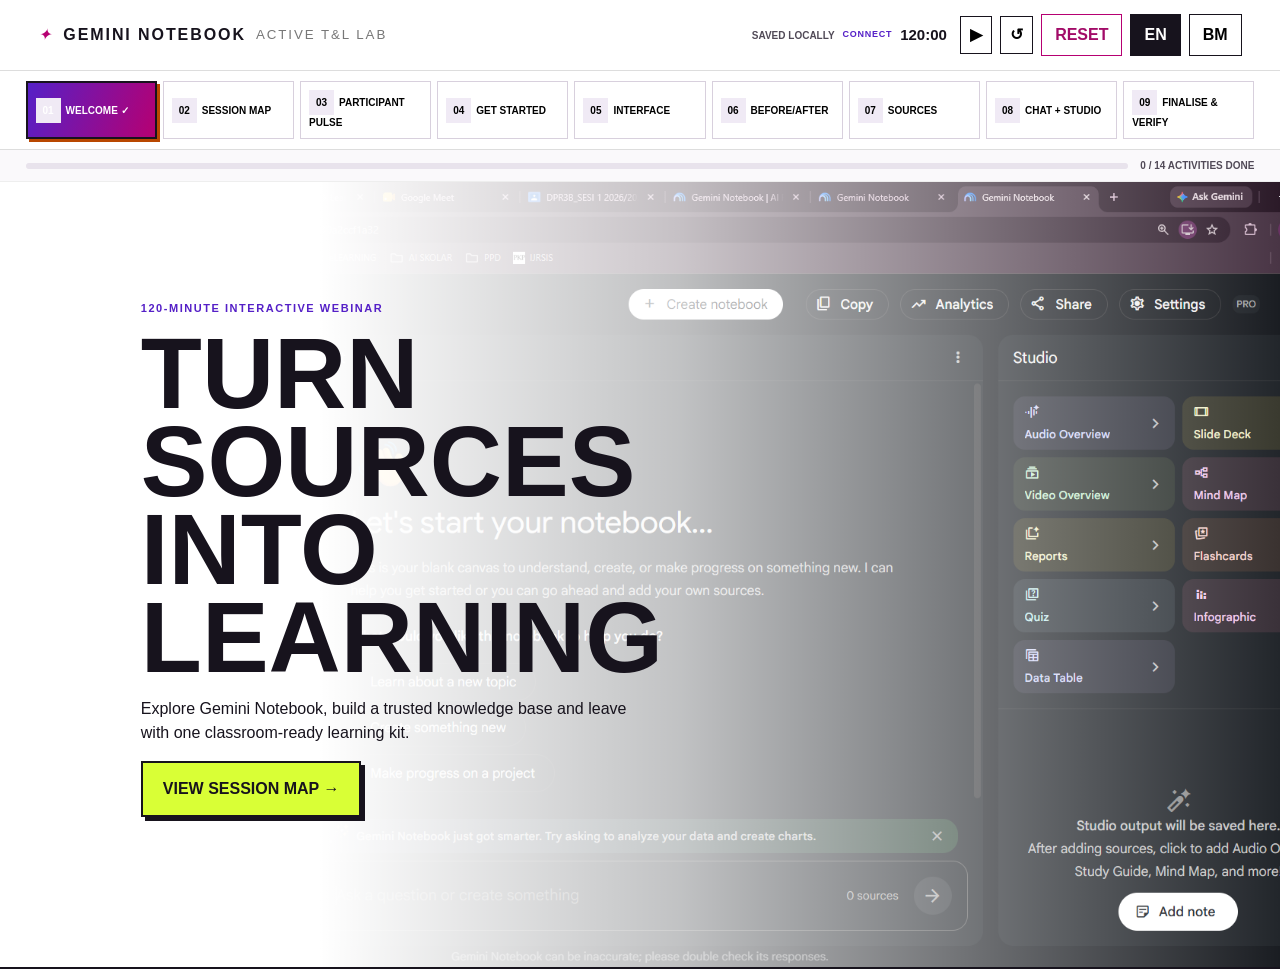
==== commit 390f3177: "Add files via upload" ====
--- a/index.html
+++ b/index.html
@@ -42,7 +42,8 @@
     @media(max-width:800px){.pulse-screen{padding:24px 18px}.pulse-choice-grid,.profile-summary{grid-template-columns:1fr}.interface-details,.interface-details.buttons-mode{grid-template-columns:1fr 1fr}.shot-callout{padding:3px;border-width:1px}.shot-callout span{display:none}.shot-callout b{min-width:18px;height:18px;font-size:8px}.mode-key{flex-direction:column}}
     @media(max-width:520px){.pulse-status{grid-template-columns:1fr}.pulse-screen{min-height:430px}.interface-details,.interface-details.buttons-mode{grid-template-columns:1fr}.interface-modes{flex-direction:column}.shot-callout{border-radius:50%;padding:2px}.shot-callout b{border-radius:50%}}
     .save-state{align-self:center;color:var(--muted);font-size:10px;font-weight:900}.reset-work{border-color:var(--pink)!important;color:#a20b68}.template-lab{margin-top:28px;border:2px solid var(--ink);box-shadow:6px 6px 0 var(--purple)}.template-lab>header{display:flex;justify-content:space-between;gap:14px;align-items:center;padding:18px;background:#f0e8ff}.template-lab>header h3{margin:4px 0}.template-grid{display:grid;grid-template-columns:280px 1fr}.template-menu{padding:12px;border-right:2px solid var(--ink);background:#faf8fb}.template-menu button{display:block;width:100%;padding:11px;margin-bottom:7px;border:1px solid var(--ink);background:#fff;text-align:left;font-weight:800}.template-menu button.active{background:var(--lime);box-shadow:3px 3px 0 var(--ink)}.template-preview{padding:20px;background:#18131e;color:#fff}.template-preview pre{white-space:pre-wrap;line-height:1.5;max-height:500px;overflow:auto}.template-meta{display:grid;grid-template-columns:repeat(3,1fr);gap:7px;margin-bottom:12px}.template-meta span{padding:7px;background:#30283a;color:#fff;font-size:10px}.completion-panel{margin-top:28px;border:2px solid var(--ink)}.completion-panel>header{padding:18px;background:var(--ink);color:#fff}.completion-grid{display:grid;grid-template-columns:.8fr 1.2fr}.completion-summary,.exit-ticket{padding:20px}.completion-summary{background:#eafcff;border-right:1px solid var(--ink)}.summary-stats{display:grid;grid-template-columns:repeat(2,1fr);gap:8px}.summary-stats div{padding:12px;background:#fff;border:1px solid var(--ink)}.summary-stats b{display:block;font-size:24px}.exit-ticket label{display:block;margin:0 0 12px;font-size:11px;font-weight:900}.exit-ticket select,.exit-ticket textarea{width:100%;margin-top:5px;padding:11px;border:2px solid var(--ink);background:#fff}.exit-ticket textarea{min-height:65px}.export-actions{display:flex;flex-wrap:wrap;gap:9px;margin-top:15px}.export-actions button{padding:12px 15px;border:2px solid var(--ink);background:var(--lime);font-weight:900}.save-note{margin-top:10px;font-size:11px;color:var(--muted)}
-    @media(max-width:800px){.template-grid,.completion-grid{grid-template-columns:1fr}.template-menu{border-right:0;border-bottom:2px solid var(--ink)}.template-meta{grid-template-columns:1fr}.completion-summary{border-right:0;border-bottom:1px solid var(--ink)}}
+    .challenge-purpose{display:grid;grid-template-columns:repeat(3,1fr);gap:0;margin:24px 0;border:2px solid var(--ink);background:#fff}.challenge-purpose article{padding:16px;border-right:1px solid var(--ink)}.challenge-purpose article:last-child{border-right:0}.challenge-purpose b{display:grid;place-items:center;width:34px;height:34px;margin-bottom:9px;background:var(--lime);border:1px solid var(--ink)}.challenge-purpose h3{margin:0 0 5px;font-size:17px}.challenge-purpose p{margin:0;color:var(--muted);font-size:13px}.capstone-note{margin:-12px 0 24px;padding:15px 18px;border-left:8px solid var(--purple);background:#f2ecff}.capstone-note b{display:block;margin-bottom:4px}.template-empty-note{display:none;padding:12px;background:#fff6ca;color:var(--ink);font-weight:800}
+    @media(max-width:800px){.template-grid,.completion-grid,.challenge-purpose{grid-template-columns:1fr}.template-menu{border-right:0;border-bottom:2px solid var(--ink)}.template-meta{grid-template-columns:1fr}.completion-summary{border-right:0;border-bottom:1px solid var(--ink)}.challenge-purpose article{border-right:0;border-bottom:1px solid var(--ink)}.challenge-purpose article:last-child{border-bottom:0}}
   </style>
 </head>
 <body><a class="skip-link" href="#mainContent" data-en="SKIP TO MAIN CONTENT" data-bm="LANGKAU KE KANDUNGAN UTAMA">SKIP TO MAIN CONTENT</a>
@@ -57,8 +58,23 @@
     <section class="stage" data-stage="4"><div class="head"><span>05</span><div><p class="kicker">CLICKABLE INFOGRAPHIC</p><h2 data-en="MEET THE 3-PANEL WORKSPACE" data-bm="KENALI RUANG KERJA 3 PANEL">MEET THE 3-PANEL WORKSPACE</h2><p data-en="Click a coloured label on the screenshot to connect the actual interface area with its explanation below." data-bm="Klik label berwarna pada tangkap layar untuk menghubungkan bahagian antara muka sebenar dengan penerangan di bawah.">Click a coloured label on the screenshot to connect the actual interface area with its explanation below.</p></div></div><div class="panel-image"><img src="assets/notebook-interface.png" alt="Gemini Notebook three-panel interface"><button class="interface-callout callout-sources" data-panel="0"><b>01</b><span data-en="SOURCES PANEL" data-bm="PANEL SOURCES">SOURCES PANEL</span></button><button class="interface-callout callout-chat" data-panel="1"><b>02</b><span data-en="CHAT PANEL" data-bm="PANEL CHAT">CHAT PANEL</span></button><button class="interface-callout callout-studio" data-panel="2"><b>03</b><span data-en="STUDIO PANEL" data-bm="PANEL STUDIO">STUDIO PANEL</span></button><button class="interface-callout callout-tools" data-panel="3"><b>04</b><span data-en="TOP CONTROLS" data-bm="TOP CONTROLS">TOP CONTROLS</span></button></div><div class="interface-key"><b data-en="HOW TO READ IT:" data-bm="CARA MEMBACANYA:">HOW TO READ IT:</b><span data-en="Sources control what Gemini knows → Chat controls what you ask → Studio controls what you produce." data-bm="Sources menentukan bahan rujukan → Chat ialah ruang untuk bertanya → Studio menghasilkan bahan baharu.">Sources control what Gemini knows → Chat controls what you ask → Studio controls what you produce.</span></div><div class="labels" id="panelLabels"><article><b data-en="01 SOURCES — COLLECT" data-bm="01 SOURCES — KUMPUL SUMBER">01 SOURCES — COLLECT</b><dl><dt>WHAT / APA</dt><dd data-en="The notebook knowledge base." data-bm="Semua sumber rujukan untuk notebook anda.">The notebook knowledge base.</dd><dt>HOW / CARA</dt><dd data-en="Add files, websites, Drive materials or web research." data-bm="Tambah fail, laman web, bahan Drive atau carian web.">Add files, websites, Drive materials or web research.</dd><dt>FUNCTION / FUNGSI</dt><dd data-en="Grounds all answers and generated outputs." data-bm="Digunakan sebagai rujukan utama untuk jawapan dan bahan yang dijana.">Grounds all answers and generated outputs.</dd><dt>FEATURES / CIRI</dt><dd>Add Sources • Web • Fast Research • Source selection</dd></dl></article><article><b data-en="02 CHAT — QUESTION" data-bm="02 CHAT — TANYA">02 CHAT — QUESTION</b><dl><dt>WHAT / APA</dt><dd data-en="The source-grounded conversation space." data-bm="Ruang untuk bertanya berdasarkan sumber yang dipilih.">The source-grounded conversation space.</dd><dt>HOW / CARA</dt><dd data-en="Ask questions, compare information and open citations." data-bm="Tanya soalan, bandingkan maklumat dan buka sitasi.">Ask questions, compare information and open citations.</dd><dt>FUNCTION / FUNGSI</dt><dd data-en="Helps you understand, analyse and develop ideas." data-bm="Membantu anda memahami kandungan dan mengembangkan idea.">Helps you understand, analyse and develop ideas.</dd><dt>FEATURES / CIRI</dt><dd>Suggested prompts • Citations • Notes • Follow-up</dd></dl></article><article><b data-en="03 STUDIO — CREATE" data-bm="03 STUDIO — HASILKAN">03 STUDIO — CREATE</b><dl><dt>WHAT / APA</dt><dd data-en="The learning-resource production space." data-bm="Ruang untuk menghasilkan bahan pembelajaran.">The learning-resource production space.</dd><dt>HOW / CARA</dt><dd data-en="Choose an output after selecting the relevant sources." data-bm="Pilih output selepas menentukan sumber yang hendak digunakan.">Choose an output after selecting the relevant sources.</dd><dt>FUNCTION / FUNGSI</dt><dd data-en="Transforms source content into reusable learning materials." data-bm="Menghasilkan bahan pembelajaran daripada sumber yang dipilih.">Transforms source content into reusable learning materials.</dd><dt>FEATURES / CIRI</dt><dd>Audio • Video • Slides • Mind Map • Reports • Flashcards • Quiz • Infographic • Data Table</dd></dl></article><article><b data-en="04 TOP CONTROLS — MANAGE" data-bm="04 TOP CONTROLS — URUS NOTEBOOK">04 TOP CONTROLS — MANAGE</b><dl><dt>WHAT / APA</dt><dd data-en="Notebook-level management controls." data-bm="Butang untuk mengurus notebook.">Notebook-level management controls.</dd><dt>HOW / CARA</dt><dd data-en="Use the buttons above the three panels." data-bm="Gunakan butang yang terdapat di bahagian atas skrin.">Use the buttons above the three panels.</dd><dt>FUNCTION / FUNGSI</dt><dd data-en="Manages ownership, access, settings and performance." data-bm="Urus salinan, perkongsian, tetapan dan analitik notebook.">Manages ownership, access, settings and performance.</dd><dt>FEATURES / CIRI</dt><dd>Create notebook • Copy • Analytics • Share • Settings</dd></dl></article></div><div class="footer-nav"><button onclick="go(3)">← BACK</button><button onclick="go(5)">NEXT →</button></div></section>
     <section class="stage" data-stage="5"><div class="head"><span>06</span><div><p class="kicker" data-en="SEE THE TRANSFORMATION" data-bm="LIHAT TRANSFORMASI">SEE THE TRANSFORMATION</p><h2 data-en="FROM COURSE SOURCE TO CLASSROOM-READY KIT" data-bm="DARIPADA SUMBER KURSUS KEPADA KIT SEDIA DIGUNAKAN">FROM COURSE SOURCE TO CLASSROOM-READY KIT</h2><p data-en="A real DUE30022 example by Madam Julie: the same Enquiries &amp; Complaints source was transformed into two practical teaching outputs with Gemini Notebook." data-bm="Contoh sebenar DUE30022 oleh Madam Julie: sumber Enquiries &amp; Complaints yang sama diubah menjadi dua hasil pengajaran praktikal menggunakan Gemini Notebook.">A real DUE30022 example by Madam Julie: the same Enquiries &amp; Complaints source was transformed into two practical teaching outputs with Gemini Notebook.</p></div></div><div class="evidence-flow"><article class="evidence-card before"><header><small data-en="BEFORE · ORIGINAL COURSE SOURCE" data-bm="SEBELUM · SUMBER KURSUS ASAL">BEFORE · ORIGINAL COURSE SOURCE</small><h3>DUE30022: Enquiries &amp; Complaints</h3><p data-en="30-slide PDF used as the trusted knowledge source" data-bm="PDF 30 slaid digunakan sebagai sumber pengetahuan yang dipercayai">30-slide PDF used as the trusted knowledge source</p></header><figure class="evidence-media"><img src="assets/transformation/original-source.png" alt="Cover preview of the original DUE30022 Enquiries and Complaints course source" data-alt-en="Cover preview of the original DUE30022 Enquiries and Complaints course source" data-alt-bm="Pratonton muka hadapan sumber kursus asal DUE30022 Enquiries and Complaints"></figure><div class="evidence-body"><h4 data-en="What the source contains" data-bm="Kandungan sumber asal">What the source contains</h4><ul><li data-en="CLO 3 and topic objectives for enquiries and complaints" data-bm="CLO 3 dan objektif topik bagi pertanyaan dan aduan">CLO 3 and topic objectives for enquiries and complaints</li><li data-en="Open and closed questions, enquiry language and complaint handling" data-bm="Soalan terbuka dan tertutup, bahasa pertanyaan dan pengendalian aduan">Open and closed questions, enquiry language and complaint handling</li><li data-en="Content explanations, examples, videos and short-response activities" data-bm="Penerangan kandungan, contoh, video dan aktiviti respons ringkas">Content explanations, examples, videos and short-response activities</li></ul></div><div class="evidence-actions"><a href="resources/due30022-original-enquiries-complaints.pdf" target="_blank" rel="noopener" data-en="OPEN ORIGINAL PDF ↗" data-bm="BUKA PDF ASAL ↗">OPEN ORIGINAL PDF ↗</a></div></article><div class="evidence-arrow" aria-hidden="true">→</div><section class="evidence-card after"><header><small data-en="AFTER · TWO GEMINI NOTEBOOK OUTPUTS" data-bm="SELEPAS · DUA HASIL GEMINI NOTEBOOK">AFTER · TWO GEMINI NOTEBOOK OUTPUTS</small><h3 data-en="A reusable active-learning package" data-bm="Pakej pembelajaran aktif yang boleh digunakan semula">A reusable active-learning package</h3><p data-en="The source is reorganised for student participation, practice and checking." data-bm="Sumber disusun semula untuk penyertaan, latihan dan semakan pelajar.">The source is reorganised for student participation, practice and checking.</p></header><div class="output-pair"><article class="evidence-card"><header><small data-en="OUTPUT 01 · PRINTABLE PDF" data-bm="HASIL 01 · PDF BOLEH CETAK">OUTPUT 01 · PRINTABLE PDF</small><h3 data-en="F2F Active-Learning Handout" data-bm="Bahan Edaran Pembelajaran Aktif Bersemuka">F2F Active-Learning Handout</h3><p data-en="4 pages · lecturer directions + student worksheets" data-bm="4 halaman · panduan pensyarah + lembaran kerja pelajar">4 pages · lecturer directions + student worksheets</p></header><figure class="evidence-media"><img src="assets/transformation/f2f-handout.png" alt="Four-page preview of the generated DUE30022 face-to-face active-learning handout" data-alt-en="Four-page preview of the generated DUE30022 face-to-face active-learning handout" data-alt-bm="Pratonton empat halaman bahan edaran pembelajaran aktif bersemuka DUE30022 yang dijana"></figure><div class="evidence-body"><ul><li data-en="A timed 2-hour class session plan aligned to CLO 3" data-bm="Pelan sesi kelas selama 2 jam dengan peruntukan masa yang sejajar dengan CLO 3">A timed 2-hour class session plan aligned to CLO 3</li><li data-en="Buyer and vendor cards for Speed-Enquiry networking" data-bm="Kad pembeli dan penjual bagi aktiviti Speed-Enquiry">Buyer and vendor cards for Speed-Enquiry networking</li><li data-en="Language toolkit, email critique and complaint role-play cards" data-bm="Panduan bahasa, aktiviti menilai e-mel dan kad lakon peranan aduan">Language toolkit, email critique and complaint role-play cards</li><li data-en="Teacher checklist and student exit ticket" data-bm="Senarai semak pensyarah dan tiket keluar pelajar">Teacher checklist and student exit ticket</li></ul></div><div class="evidence-actions"><a href="resources/due30022-f2f-active-learning-handout.pdf" target="_blank" rel="noopener" data-en="OPEN HANDOUT ↗" data-bm="BUKA BAHAN EDARAN ↗">OPEN HANDOUT ↗</a></div></article><article class="evidence-card"><header><small data-en="OUTPUT 02 · CLASS SLIDE DECK" data-bm="HASIL 02 · DEK SLAID UNTUK KELAS">OUTPUT 02 · CLASS SLIDE DECK</small><h3>Mastering Enquiries &amp; Complaints</h3><p data-en="13 slides · visual facilitation sequence" data-bm="13 slaid · urutan pengajaran visual">13 slides · visual facilitation sequence</p></header><figure class="evidence-media"><img src="assets/transformation/class-slides.png" alt="Thirteen-slide preview of the generated Mastering Enquiries and Complaints class deck" data-alt-en="Thirteen-slide preview of the generated Mastering Enquiries and Complaints class deck" data-alt-bm="Pratonton 13 slaid dek kelas Mastering Enquiries and Complaints yang dijana"></figure><div class="evidence-body"><ul><li data-en="Mystery Box hook and Speed-Enquiry activity" data-bm="Aktiviti pencetus Mystery Box dan Speed-Enquiry">Mystery Box hook and Speed-Enquiry activity</li><li data-en="Question matrix and anatomy of an enquiry" data-bm="Matriks soalan dan struktur sesuatu pertanyaan">Question matrix and anatomy of an enquiry</li><li data-en="Complaint Resolution Engine and behavioural guidance" data-bm="Model Penyelesaian Aduan dan panduan tingkah laku">Complaint Resolution Engine and behavioural guidance</li><li data-en="Final role-play assessment and reflective exit ticket" data-bm="Pentaksiran lakon peranan akhir dan tiket keluar reflektif">Final role-play assessment and reflective exit ticket</li></ul></div><div class="evidence-actions"><a href="resources/mastering-enquiries-complaints-class-slides.pptx" download data-en="DOWNLOAD CLASS SLIDES ↓" data-bm="MUAT TURUN SLAID KELAS ↓">DOWNLOAD CLASS SLIDES ↓</a></div></article></div></section></div><div class="transformation-summary" aria-label="Transformation summary"><article><b>1 → 2</b><span data-en="One trusted source, two teaching outputs" data-bm="Satu sumber yang dipercayai, dua hasil pengajaran">One trusted source, two teaching outputs</span></article><article><b>30</b><span data-en="source slides grounded the transformation" data-bm="slaid sumber menjadi asas transformasi">source slides grounded the transformation</span></article><article><b>5</b><span data-en="timed active-learning segments in the handout" data-bm="segmen pembelajaran aktif dengan peruntukan masa dalam bahan edaran">timed active-learning segments in the handout</span></article><article><b data-en="VERIFY" data-bm="SEMAK">VERIFY</b><span data-en="Lecturer judgement remains the final quality check" data-bm="Pertimbangan pensyarah kekal sebagai semakan kualiti akhir">Lecturer judgement remains the final quality check</span></article></div><div class="evidence-note" data-en="This is an authentic demonstration from Madam Julie's DUE30022 materials. Gemini Notebook accelerated the redesign; the lecturer still reviews language, factual accuracy, source alignment, timing and suitability before classroom use." data-bm="Ini ialah demonstrasi sebenar daripada bahan DUE30022 Madam Julie. Gemini Notebook mempercepat reka bentuk semula; pensyarah masih menyemak bahasa, ketepatan fakta, penjajaran sumber, masa dan kesesuaian sebelum digunakan dalam kelas.">This is an authentic demonstration from Madam Julie's DUE30022 materials. Gemini Notebook accelerated the redesign; the lecturer still reviews language, factual accuracy, source alignment, timing and suitability before classroom use.</div><div class="footer-nav"><button onclick="go(4)">← BACK</button><button onclick="go(6)">NEXT →</button></div></section>
     <section class="stage" data-stage="6"><div class="head"><span>07</span><div><p class="kicker">HANDS-ON CHALLENGE</p><h2 data-en="SOURCES CHALLENGE" data-bm="CABARAN SUMBER">SOURCES CHALLENGE</h2><p>Build the trusted knowledge base Gemini Notebook will use.</p></div></div><div class="paste-guide"><div class="paste-title"><small>EXACTLY WHERE DOES THE PROMPT GO?</small><h3>Paste it into the message box at the bottom of the middle Chat panel</h3></div><div class="flow"><article><b>1</b><div><h4>Add sources</h4><p>Upload two trusted course materials.</p></div></article><article><b>2</b><div><h4>Activate sources</h4><p>Tick the required source checkboxes.</p></div></article><article><b>3</b><div><h4>Copy prompt</h4><p>Click COPY PROMPT below.</p></div></article><article><b>4</b><div><h4>Paste in Chat</h4><p>Use the message box at the bottom of the middle panel.</p></div></article><article><b>5</b><div><h4>Send & verify</h4><p>Click the arrow and open one citation.</p></div></article></div><div class="warning">Do not paste the prompt into Add Sources or Studio. Sources hold materials; Chat is where you give instructions.</div></div><div class="challenge"><div class="challenge-list"><button><span>01</span>Add two trusted course materials</button><button><span>02</span>Select sources for one real lesson</button><button><span>03</span>Open one source and inspect its summary</button><button><span>04</span>Check privacy, copyright and currency</button></div><div class="prompt"><small>✦ COPY-READY PROMPT</small><pre id="sourcePrompt">Review my selected course materials. Identify duplicated, outdated, missing or conflicting information. Recommend which sources should remain active for this lesson and explain why.</pre><button onclick="copyText('sourcePrompt',this)">COPY PROMPT</button></div></div><div class="footer-nav"><button onclick="go(5)">← BACK</button><button onclick="go(7)">NEXT →</button></div></section>
-    <section class="stage" data-stage="7"><div class="head"><span>08</span><div><p class="kicker">CREATE & QUESTION</p><h2>CHAT + STUDIO CHALLENGE</h2></div></div><div class="challenge"><div class="challenge-list"><button><span>01</span>Ask one factual question</button><button><span>02</span>Ask one higher-order question</button><button><span>03</span>Open at least one citation</button><button><span>04</span>Generate one Studio learning resource</button></div><div class="prompt"><small>✦ COPY-READY PROMPT</small><pre id="chatPrompt">Using only the selected sources, identify five essential concepts students must understand. Explain each for diploma students, cite the supporting source and identify one likely misconception.</pre><button onclick="copyText('chatPrompt',this)">COPY PROMPT</button></div></div><section class="template-lab"><header><div><small data-en="OUTPUT-SPECIFIC PROMPTS" data-bm="PROMPT MENGIKUT JENIS OUTPUT">OUTPUT-SPECIFIC PROMPTS</small><h3 data-en="Choose the output before you copy" data-bm="Pilih output sebelum menyalin prompt">Choose the output before you copy</h3></div><b id="templateCount">01 / 09</b></header><div class="template-grid"><nav class="template-menu" id="templateMenu" aria-label="Output prompt templates"></nav><div class="template-preview"><div class="template-meta"><span data-en="PURPOSE DEFINED" data-bm="TUJUAN DITETAPKAN">PURPOSE DEFINED</span><span data-en="AUDIENCE + LENGTH" data-bm="KUMPULAN SASARAN + PANJANG">AUDIENCE + LENGTH</span><span data-en="VERIFICATION INCLUDED" data-bm="PENGESAHAN DISERTAKAN">VERIFICATION INCLUDED</span></div><pre id="outputPrompt"></pre><button type="button" onclick="copyText('outputPrompt',this)" data-en="COPY THIS TEMPLATE" data-bm="SALIN PROMPT INI">COPY THIS TEMPLATE</button></div></div></section><div class="footer-nav"><button onclick="go(6)">← BACK</button><button onclick="go(8)">NEXT →</button></div></section>
-    <section class="stage" data-stage="8"><div class="head"><span>09</span><div><p class="kicker">BUILD & VERIFY</p><h2 data-en="BUILD YOUR LEARNING KIT" data-bm="BINA KIT PEMBELAJARAN ANDA">BUILD YOUR LEARNING KIT</h2></div></div><div class="advanced-builder"><section class="generator-form"><h3 data-en="1 • DEFINE YOUR LESSON" data-bm="1 • TETAPKAN PENGAJARAN ANDA">1 • DEFINE YOUR LESSON</h3><div class="form-grid"><label>DEPARTMENT / FIELD<select id="kitField"><option>Engineering & Technology</option><option>Commerce & Business</option><option>Hospitality & Tourism</option><option>Design & Built Environment</option><option>General Studies & Languages</option><option>Information Technology & Digital</option><option>Other / Lain-lain</option></select></label><label>COURSE<input id="kitCourse" value="Occupational Safety and Health"></label><label class="wide">TOPIC<input id="kitTopic" value="Workplace hazard identification"></label><label>STUDENT LEVEL<select id="kitLevel"><option>Certificate</option><option selected>Diploma Semester 1</option><option>Intermediate Diploma</option><option>Final Semester Diploma</option><option>Mixed Ability</option></select></label><label>DURATION<select id="kitDuration"><option>30 minutes</option><option selected>60 minutes</option><option>90 minutes</option><option>120 minutes</option></select></label><label class="wide">LEARNING OUTCOME<textarea id="kitOutcome">By the end of the lesson, students can identify five workplace hazards and justify one suitable control measure for each.</textarea></label><label>LESSON FRAMEWORK<select id="kitFramework"><option selected>5E Instructional Model</option><option>Constructive Alignment</option><option>ADDIE</option><option>Gagné’s Nine Events</option><option>Problem-Based Learning</option><option>Project-Based Learning</option><option>Flipped Learning</option></select></label><label>ACTIVITY TYPE<select id="kitActivity"><option>Individual task</option><option selected>Group problem-solving</option><option>Case study</option><option>Simulation</option><option>Role-play</option><option>Practical lab</option><option>Gallery walk</option></select></label><label>ASSESSMENT METHOD<select id="kitAssessment"><option>Quiz</option><option selected>Exit ticket</option><option>Performance rubric</option><option>Lecturer observation</option><option>Peer assessment</option><option>Performance task</option></select></label><label>DIFFERENTIATION<select id="kitDifferentiation"><option selected>Mixed-ability support and stretch</option><option>Universal Design for Learning</option><option>Language support</option><option>Scaffolding for beginners</option><option>Extension for advanced students</option></select></label><label class="wide">DESIRED STUDIO OUTPUT<select id="kitStudio"><option>Study Guide / Report</option><option>Audio Overview</option><option>Video Overview</option><option>Slide Deck</option><option>Mind Map</option><option>Flashcards</option><option>Quiz</option><option>Infographic</option><option>Data Table</option><option selected>Complete Learning Kit</option></select></label></div><div class="completeness"><div class="completeness-head"><span data-en="PROMPT READINESS" data-bm="KESEDIAAN PROMPT">PROMPT READINESS</span><span id="completeLabel">0 / 10</span></div><div class="complete-track"><b id="completeBar"></b></div></div><button class="next" id="generateKit" type="button" onclick="buildAdvancedPrompt()" data-en="GENERATE COMPLETE PROMPT" data-bm="JANA PROMPT LENGKAP">GENERATE COMPLETE PROMPT</button></section><section class="prompt"><small data-en="2 • COPY TO GEMINI NOTEBOOK CHAT" data-bm="2 • SALIN KE CHAT GEMINI NOTEBOOK">2 • COPY TO GEMINI NOTEBOOK CHAT</small><pre id="kitPrompt"></pre><div class="prompt-actions"><button onclick="copyText('kitPrompt',this)" data-en="COPY PROMPT" data-bm="SALIN PROMPT">COPY PROMPT</button><a href="https://notebook.google/" target="_blank" data-en="OPEN GEMINI NOTEBOOK ↗" data-bm="BUKA GEMINI NOTEBOOK ↗">OPEN GEMINI NOTEBOOK ↗</a></div><div class="phase-scope-note" data-en="Paste this prompt in the Chat input—not in Sources or Studio. Review citations before generating the selected Studio output." data-bm="Tampal prompt ini dalam kotak Chat—bukan di Sources atau Studio. Semak sitasi sebelum menjana output Studio yang dipilih.">Paste this prompt in the Chat input—not in Sources or Studio. Review citations before generating the selected Studio output.</div></section></div><div class="checks" id="checks"><button>Sources are accurate, current and permitted</button><button>Claims are supported by citations</button><button>Activities match the learning outcome</button><button>Language suits the student level</button><button>Student privacy is protected</button><button>I applied professional lecturer judgement</button></div><section class="completion-panel"><header><small data-en="SAVE • EXPORT • REFLECT" data-bm="SIMPAN • EKSPORT • REFLEKSI">SAVE • EXPORT • REFLECT</small><h3 data-en="Your completion summary and exit ticket" data-bm="Ringkasan penyelesaian dan tiket keluar anda">Your completion summary and exit ticket</h3></header><div class="completion-grid"><div class="completion-summary"><h3 data-en="COMPLETION SUMMARY" data-bm="RINGKASAN PENYELESAIAN">COMPLETION SUMMARY</h3><div class="summary-stats" id="summaryStats"></div><p class="save-note" data-en="Progress is saved automatically in this browser. It stays after refresh on the same device and browser." data-bm="Kemajuan disimpan secara automatik dalam pelayar ini. Maklumat ini kekal selepas halaman dimuat semula pada peranti dan pelayar yang sama.">Progress is saved automatically in this browser. It stays after refresh on the same device and browser.</p><div class="export-actions"><button type="button" id="downloadPrompts" data-en="DOWNLOAD PROMPT COLLECTION" data-bm="MUAT TURUN KOLEKSI PROMPT">DOWNLOAD PROMPT COLLECTION</button><button type="button" onclick="window.print()" data-en="PRINT / SAVE PDF" data-bm="CETAK / SIMPAN PDF">PRINT / SAVE PDF</button></div></div><form class="exit-ticket" id="exitTicket" onsubmit="return false"><h3 data-en="2-MINUTE POST-WEBINAR CHECK" data-bm="SEMAKAN 2 MINIT SELEPAS WEBINAR">2-MINUTE POST-WEBINAR CHECK</h3><p data-en="Choose one response for each statement: 1 = Strongly disagree, 5 = Strongly agree." data-bm="Pilih satu respons bagi setiap pernyataan: 1 = Sangat tidak setuju, 5 = Sangat setuju.">Choose one response for each statement: 1 = Strongly disagree, 5 = Strongly agree.</p><div class="evaluation-list"><fieldset class="evaluation-item"><legend data-en="I am confident that I can use Gemini Notebook to create teaching and learning resources." data-bm="Saya yakin boleh menggunakan Gemini Notebook untuk menghasilkan sumber pengajaran dan pembelajaran.">I am confident that I can use Gemini Notebook to create teaching and learning resources.</legend><div class="likert-options"><label><input type="radio" name="eval1" value="1" aria-label="1"><b>1</b></label><label><input type="radio" name="eval1" value="2" aria-label="2"><b>2</b></label><label><input type="radio" name="eval1" value="3" aria-label="3"><b>3</b></label><label><input type="radio" name="eval1" value="4" aria-label="4"><b>4</b></label><label><input type="radio" name="eval1" value="5" aria-label="5"><b>5</b></label></div><div class="likert-scale"><span data-en="STRONGLY DISAGREE" data-bm="SANGAT TIDAK SETUJU">STRONGLY DISAGREE</span><span data-en="STRONGLY AGREE" data-bm="SANGAT SETUJU">STRONGLY AGREE</span></div></fieldset><fieldset class="evaluation-item"><legend data-en="I can create clear prompts aligned with my lesson learning outcomes." data-bm="Saya boleh menghasilkan prompt yang jelas dan selaras dengan hasil pembelajaran.">I can create clear prompts aligned with my lesson learning outcomes.</legend><div class="likert-options"><label><input type="radio" name="eval2" value="1" aria-label="1"><b>1</b></label><label><input type="radio" name="eval2" value="2" aria-label="2"><b>2</b></label><label><input type="radio" name="eval2" value="3" aria-label="3"><b>3</b></label><label><input type="radio" name="eval2" value="4" aria-label="4"><b>4</b></label><label><input type="radio" name="eval2" value="5" aria-label="5"><b>5</b></label></div><div class="likert-scale"><span data-en="STRONGLY DISAGREE" data-bm="SANGAT TIDAK SETUJU">STRONGLY DISAGREE</span><span data-en="STRONGLY AGREE" data-bm="SANGAT SETUJU">STRONGLY AGREE</span></div></fieldset><fieldset class="evaluation-item"><legend data-en="The interactive webapp helped me understand Sources, Chat and Studio." data-bm="Aplikasi web interaktif membantu saya memahami panel Sources, Chat dan Studio.">The interactive webapp helped me understand Sources, Chat and Studio.</legend><div class="likert-options"><label><input type="radio" name="eval3" value="1" aria-label="1"><b>1</b></label><label><input type="radio" name="eval3" value="2" aria-label="2"><b>2</b></label><label><input type="radio" name="eval3" value="3" aria-label="3"><b>3</b></label><label><input type="radio" name="eval3" value="4" aria-label="4"><b>4</b></label><label><input type="radio" name="eval3" value="5" aria-label="5"><b>5</b></label></div><div class="likert-scale"><span data-en="STRONGLY DISAGREE" data-bm="SANGAT TIDAK SETUJU">STRONGLY DISAGREE</span><span data-en="STRONGLY AGREE" data-bm="SANGAT SETUJU">STRONGLY AGREE</span></div></fieldset><fieldset class="evaluation-item"><legend data-en="I can verify Gemini Notebook outputs using sources and citations before using them in class." data-bm="Saya boleh mengesahkan hasil Gemini Notebook menggunakan sumber dan sitasi sebelum digunakan dalam kelas.">I can verify Gemini Notebook outputs using sources and citations before using them in class.</legend><div class="likert-options"><label><input type="radio" name="eval4" value="1" aria-label="1"><b>1</b></label><label><input type="radio" name="eval4" value="2" aria-label="2"><b>2</b></label><label><input type="radio" name="eval4" value="3" aria-label="3"><b>3</b></label><label><input type="radio" name="eval4" value="4" aria-label="4"><b>4</b></label><label><input type="radio" name="eval4" value="5" aria-label="5"><b>5</b></label></div><div class="likert-scale"><span data-en="STRONGLY DISAGREE" data-bm="SANGAT TIDAK SETUJU">STRONGLY DISAGREE</span><span data-en="STRONGLY AGREE" data-bm="SANGAT SETUJU">STRONGLY AGREE</span></div></fieldset><fieldset class="evaluation-item"><legend data-en="I intend to use Gemini Notebook for an actual lesson or course." data-bm="Saya bercadang menggunakan Gemini Notebook untuk pengajaran atau kursus sebenar.">I intend to use Gemini Notebook for an actual lesson or course.</legend><div class="likert-options"><label><input type="radio" name="eval5" value="1" aria-label="1"><b>1</b></label><label><input type="radio" name="eval5" value="2" aria-label="2"><b>2</b></label><label><input type="radio" name="eval5" value="3" aria-label="3"><b>3</b></label><label><input type="radio" name="eval5" value="4" aria-label="4"><b>4</b></label><label><input type="radio" name="eval5" value="5" aria-label="5"><b>5</b></label></div><div class="likert-scale"><span data-en="STRONGLY DISAGREE" data-bm="SANGAT TIDAK SETUJU">STRONGLY DISAGREE</span><span data-en="STRONGLY AGREE" data-bm="SANGAT SETUJU">STRONGLY AGREE</span></div></fieldset></div><label class="optional-feedback"><span data-en="OPTIONAL: What was most useful, or what support do you still need?" data-bm="PILIHAN: Apakah yang paling berguna, atau apakah sokongan yang masih diperlukan?">OPTIONAL: What was most useful, or what support do you still need?</span><textarea id="evalFeedback" placeholder="Optional / Pilihan"></textarea></label><div class="export-actions"><button type="button" id="completeExit" data-en="SAVE MY RESPONSES" data-bm="SIMPAN RESPONS SAYA">SAVE MY RESPONSES</button></div><p class="save-note" id="exitStatus"></p></form></div></section><div class="footer-nav"><button onclick="go(7)">← BACK</button><button onclick="window.print()">PRINT / SAVE</button></div></section>
+    <section class="stage" data-stage="7"><div class="head"><span>08</span><div><p class="kicker">CREATE & QUESTION</p><h2>CHAT + STUDIO CHALLENGE</h2></div></div><div class="challenge-purpose"><article><b>1</b><h3 data-en="ASK IN CHAT" data-bm="TANYA DALAM CHAT">ASK IN CHAT</h3><p data-en="Paste the Chat prompt, send it and inspect the response." data-bm="Tampal prompt dalam Chat, hantar dan teliti respons.">Paste the Chat prompt, send it and inspect the response.</p></article><article><b>2</b><h3 data-en="CHOOSE A STUDIO OUTPUT" data-bm="PILIH OUTPUT STUDIO">CHOOSE A STUDIO OUTPUT</h3><p data-en="Select one of the nine output types shown below." data-bm="Pilih satu daripada sembilan jenis output di bawah.">Select one of the nine output types shown below.</p></article><article><b>3</b><h3 data-en="COPY THE SPECIFIC PROMPT" data-bm="SALIN PROMPT KHUSUS">COPY THE SPECIFIC PROMPT</h3><p data-en="Copy its prompt, customise the Studio output and verify the result." data-bm="Salin prompt tersebut, sesuaikan output Studio dan semak hasilnya.">Copy its prompt, customise the Studio output and verify the result.</p></article></div><div class="challenge-purpose"><article><b>1</b><h3 data-en="ASK IN CHAT" data-bm="TANYA DALAM CHAT">ASK IN CHAT</h3><p data-en="Paste the Chat prompt, send it and inspect the response." data-bm="Tampal prompt dalam Chat, hantar dan teliti respons.">Paste the Chat prompt, send it and inspect the response.</p></article><article><b>2</b><h3 data-en="CHOOSE A STUDIO OUTPUT" data-bm="PILIH OUTPUT STUDIO">CHOOSE A STUDIO OUTPUT</h3><p data-en="Select one of the nine output types shown below." data-bm="Pilih satu daripada sembilan jenis output di bawah.">Select one of the nine output types shown below.</p></article><article><b>3</b><h3 data-en="COPY THE SPECIFIC PROMPT" data-bm="SALIN PROMPT KHUSUS">COPY THE SPECIFIC PROMPT</h3><p data-en="Copy its prompt, customise the Studio output and verify the result." data-bm="Salin prompt tersebut, sesuaikan output Studio dan semak hasilnya.">Copy its prompt, customise the Studio output and verify the result.</p></article></div><div class="challenge"><div class="challenge-list"><button><span>01</span>Ask one factual question</button><button><span>02</span>Ask one higher-order question</button><button><span>03</span>Open at least one citation</button><button><span>04</span>Generate one Studio learning resource</button></div><div class="prompt"><small>✦ COPY-READY PROMPT</small><pre id="chatPrompt">Using only the selected sources, identify five essential concepts students must understand. Explain each for diploma students, cite the supporting source and identify one likely misconception.</pre><button onclick="copyText('chatPrompt',this)">COPY PROMPT</button></div></div><section class="template-lab"><header><div><small data-en="OUTPUT-SPECIFIC PROMPTS" data-bm="PROMPT MENGIKUT JENIS OUTPUT">OUTPUT-SPECIFIC PROMPTS</small><h3 data-en="Choose the output before you copy" data-bm="Pilih output sebelum menyalin prompt">Choose the output before you copy</h3></div><b id="templateCount">01 / 09</b></header><div class="template-grid"><nav class="template-menu" id="templateMenu" aria-label="Output prompt templates"><button type="button" class="active" data-template="0"><b>01</b> · Audio Overview</button><button type="button" data-template="1"><b>02</b> · Video Overview</button><button type="button" data-template="2"><b>03</b> · Slide Deck</button><button type="button" data-template="3"><b>04</b> · Infographic</button><button type="button" data-template="4"><b>05</b> · Mind Map</button><button type="button" data-template="5"><b>06</b> · Report / Study Guide</button><button type="button" data-template="6"><b>07</b> · Flashcards</button><button type="button" data-template="7"><b>08</b> · Quiz</button><button type="button" data-template="8"><b>09</b> · Data Table</button></nav><div class="template-preview"><div class="template-meta"><span data-en="PURPOSE DEFINED" data-bm="TUJUAN DITETAPKAN">PURPOSE DEFINED</span><span data-en="AUDIENCE + LENGTH" data-bm="KUMPULAN SASARAN + PANJANG">AUDIENCE + LENGTH</span><span data-en="VERIFICATION INCLUDED" data-bm="PENGESAHAN DISERTAKAN">VERIFICATION INCLUDED</span></div><pre id="outputPrompt">Create an Audio Overview using ONLY my selected Gemini Notebook sources.
+
+PURPOSE
+Create an engaging revision or pre-class audio discussion.
+
+AUDIENCE
+Diploma students studying the selected course topic.
+
+STRUCTURE
+Opening hook; 3–5 concept segments; one misconception; recap; reflection question.
+
+LENGTH
+6–8 minutes.
+
+VERIFICATION
+Cite the supporting sources, flag missing evidence and end with a lecturer verification checklist.</pre><button type="button" onclick="copyText('outputPrompt',this)" data-en="COPY THIS TEMPLATE" data-bm="SALIN PROMPT INI">COPY THIS TEMPLATE</button></div></div></section><div class="footer-nav"><button onclick="go(6)">← BACK</button><button onclick="go(8)">NEXT →</button></div></section>
+    <section class="stage" data-stage="8"><div class="head"><span>09</span><div><p class="kicker" data-en="CAPSTONE · PERSONALISE, VERIFY & SAVE" data-bm="AKTIVITI AKHIR · SESUAIKAN, SEMAK & SIMPAN">CAPSTONE · PERSONALISE, VERIFY & SAVE</p><h2 data-en="FINALISE YOUR CLASSROOM-READY KIT" data-bm="LENGKAPKAN KIT PENGAJARAN ANDA">FINALISE YOUR CLASSROOM-READY KIT</h2><p data-en="Use your own course context to combine the work from Sources, Chat and Studio into one complete resource. Then verify, save and reflect." data-bm="Gunakan konteks kursus anda untuk menggabungkan hasil daripada Sources, Chat dan Studio menjadi satu sumber lengkap. Kemudian, semak, simpan dan buat refleksi.">Use your own course context to combine the work from Sources, Chat and Studio into one complete resource. Then verify, save and reflect.</p></div></div><div class="capstone-note"><b data-en="HOW THIS DIFFERS FROM TAB 08" data-bm="PERBEZAAN DARIPADA TAB 08">HOW THIS DIFFERS FROM TAB 08</b><span data-en="Tab 08 is a short practice with one Chat task and one Studio output. Tab 09 is your final personalised lesson-kit builder, professional verification and submission area." data-bm="Tab 08 ialah latihan ringkas menggunakan satu tugasan Chat dan satu output Studio. Tab 09 ialah ruang untuk membina kit pengajaran sebenar anda, membuat semakan profesional dan menyimpan hasil akhir.">Tab 08 is a short practice with one Chat task and one Studio output. Tab 09 is your final personalised lesson-kit builder, professional verification and submission area.</span></div><div class="advanced-builder"><section class="generator-form"><h3 data-en="1 • DEFINE YOUR LESSON" data-bm="1 • TETAPKAN PENGAJARAN ANDA">1 • DEFINE YOUR LESSON</h3><div class="form-grid"><label>DEPARTMENT / FIELD<select id="kitField"><option>Engineering & Technology</option><option>Commerce & Business</option><option>Hospitality & Tourism</option><option>Design & Built Environment</option><option>General Studies & Languages</option><option>Information Technology & Digital</option><option>Other / Lain-lain</option></select></label><label>COURSE<input id="kitCourse" value="Occupational Safety and Health"></label><label class="wide">TOPIC<input id="kitTopic" value="Workplace hazard identification"></label><label>STUDENT LEVEL<select id="kitLevel"><option>Certificate</option><option selected>Diploma Semester 1</option><option>Intermediate Diploma</option><option>Final Semester Diploma</option><option>Mixed Ability</option></select></label><label>DURATION<select id="kitDuration"><option>30 minutes</option><option selected>60 minutes</option><option>90 minutes</option><option>120 minutes</option></select></label><label class="wide">LEARNING OUTCOME<textarea id="kitOutcome">By the end of the lesson, students can identify five workplace hazards and justify one suitable control measure for each.</textarea></label><label>LESSON FRAMEWORK<select id="kitFramework"><option selected>5E Instructional Model</option><option>Constructive Alignment</option><option>ADDIE</option><option>Gagné’s Nine Events</option><option>Problem-Based Learning</option><option>Project-Based Learning</option><option>Flipped Learning</option></select></label><label>ACTIVITY TYPE<select id="kitActivity"><option>Individual task</option><option selected>Group problem-solving</option><option>Case study</option><option>Simulation</option><option>Role-play</option><option>Practical lab</option><option>Gallery walk</option></select></label><label>ASSESSMENT METHOD<select id="kitAssessment"><option>Quiz</option><option selected>Exit ticket</option><option>Performance rubric</option><option>Lecturer observation</option><option>Peer assessment</option><option>Performance task</option></select></label><label>DIFFERENTIATION<select id="kitDifferentiation"><option selected>Mixed-ability support and stretch</option><option>Universal Design for Learning</option><option>Language support</option><option>Scaffolding for beginners</option><option>Extension for advanced students</option></select></label><label class="wide">DESIRED STUDIO OUTPUT<select id="kitStudio"><option>Study Guide / Report</option><option>Audio Overview</option><option>Video Overview</option><option>Slide Deck</option><option>Mind Map</option><option>Flashcards</option><option>Quiz</option><option>Infographic</option><option>Data Table</option><option selected>Complete Learning Kit</option></select></label></div><div class="completeness"><div class="completeness-head"><span data-en="PROMPT READINESS" data-bm="KESEDIAAN PROMPT">PROMPT READINESS</span><span id="completeLabel">0 / 10</span></div><div class="complete-track"><b id="completeBar"></b></div></div><button class="next" id="generateKit" type="button" onclick="buildAdvancedPrompt()" data-en="GENERATE COMPLETE PROMPT" data-bm="JANA PROMPT LENGKAP">GENERATE COMPLETE PROMPT</button></section><section class="prompt"><small data-en="2 • COPY TO GEMINI NOTEBOOK CHAT" data-bm="2 • SALIN KE CHAT GEMINI NOTEBOOK">2 • COPY TO GEMINI NOTEBOOK CHAT</small><pre id="kitPrompt"></pre><div class="prompt-actions"><button onclick="copyText('kitPrompt',this)" data-en="COPY PROMPT" data-bm="SALIN PROMPT">COPY PROMPT</button><a href="https://notebook.google/" target="_blank" data-en="OPEN GEMINI NOTEBOOK ↗" data-bm="BUKA GEMINI NOTEBOOK ↗">OPEN GEMINI NOTEBOOK ↗</a></div><div class="phase-scope-note" data-en="Paste this prompt in the Chat input—not in Sources or Studio. Review citations before generating the selected Studio output." data-bm="Tampal prompt ini dalam kotak Chat—bukan di Sources atau Studio. Semak sitasi sebelum menjana output Studio yang dipilih.">Paste this prompt in the Chat input—not in Sources or Studio. Review citations before generating the selected Studio output.</div></section></div><div class="checks" id="checks"><button>Sources are accurate, current and permitted</button><button>Claims are supported by citations</button><button>Activities match the learning outcome</button><button>Language suits the student level</button><button>Student privacy is protected</button><button>I applied professional lecturer judgement</button></div><section class="completion-panel"><header><small data-en="SAVE • EXPORT • REFLECT" data-bm="SIMPAN • EKSPORT • REFLEKSI">SAVE • EXPORT • REFLECT</small><h3 data-en="Your completion summary and exit ticket" data-bm="Ringkasan penyelesaian dan tiket keluar anda">Your completion summary and exit ticket</h3></header><div class="completion-grid"><div class="completion-summary"><h3 data-en="COMPLETION SUMMARY" data-bm="RINGKASAN PENYELESAIAN">COMPLETION SUMMARY</h3><div class="summary-stats" id="summaryStats"></div><p class="save-note" data-en="Progress is saved automatically in this browser. It stays after refresh on the same device and browser." data-bm="Kemajuan disimpan secara automatik dalam pelayar ini. Maklumat ini kekal selepas halaman dimuat semula pada peranti dan pelayar yang sama.">Progress is saved automatically in this browser. It stays after refresh on the same device and browser.</p><div class="export-actions"><button type="button" id="downloadPrompts" data-en="DOWNLOAD PROMPT COLLECTION" data-bm="MUAT TURUN KOLEKSI PROMPT">DOWNLOAD PROMPT COLLECTION</button><button type="button" onclick="window.print()" data-en="PRINT / SAVE PDF" data-bm="CETAK / SIMPAN PDF">PRINT / SAVE PDF</button></div></div><form class="exit-ticket" id="exitTicket" onsubmit="return false"><h3 data-en="2-MINUTE POST-WEBINAR CHECK" data-bm="SEMAKAN 2 MINIT SELEPAS WEBINAR">2-MINUTE POST-WEBINAR CHECK</h3><p data-en="Choose one response for each statement: 1 = Strongly disagree, 5 = Strongly agree." data-bm="Pilih satu respons bagi setiap pernyataan: 1 = Sangat tidak setuju, 5 = Sangat setuju.">Choose one response for each statement: 1 = Strongly disagree, 5 = Strongly agree.</p><div class="evaluation-list"><fieldset class="evaluation-item"><legend data-en="I am confident that I can use Gemini Notebook to create teaching and learning resources." data-bm="Saya yakin boleh menggunakan Gemini Notebook untuk menghasilkan sumber pengajaran dan pembelajaran.">I am confident that I can use Gemini Notebook to create teaching and learning resources.</legend><div class="likert-options"><label><input type="radio" name="eval1" value="1" aria-label="1"><b>1</b></label><label><input type="radio" name="eval1" value="2" aria-label="2"><b>2</b></label><label><input type="radio" name="eval1" value="3" aria-label="3"><b>3</b></label><label><input type="radio" name="eval1" value="4" aria-label="4"><b>4</b></label><label><input type="radio" name="eval1" value="5" aria-label="5"><b>5</b></label></div><div class="likert-scale"><span data-en="STRONGLY DISAGREE" data-bm="SANGAT TIDAK SETUJU">STRONGLY DISAGREE</span><span data-en="STRONGLY AGREE" data-bm="SANGAT SETUJU">STRONGLY AGREE</span></div></fieldset><fieldset class="evaluation-item"><legend data-en="I can create clear prompts aligned with my lesson learning outcomes." data-bm="Saya boleh menghasilkan prompt yang jelas dan selaras dengan hasil pembelajaran.">I can create clear prompts aligned with my lesson learning outcomes.</legend><div class="likert-options"><label><input type="radio" name="eval2" value="1" aria-label="1"><b>1</b></label><label><input type="radio" name="eval2" value="2" aria-label="2"><b>2</b></label><label><input type="radio" name="eval2" value="3" aria-label="3"><b>3</b></label><label><input type="radio" name="eval2" value="4" aria-label="4"><b>4</b></label><label><input type="radio" name="eval2" value="5" aria-label="5"><b>5</b></label></div><div class="likert-scale"><span data-en="STRONGLY DISAGREE" data-bm="SANGAT TIDAK SETUJU">STRONGLY DISAGREE</span><span data-en="STRONGLY AGREE" data-bm="SANGAT SETUJU">STRONGLY AGREE</span></div></fieldset><fieldset class="evaluation-item"><legend data-en="The interactive webapp helped me understand Sources, Chat and Studio." data-bm="Aplikasi web interaktif membantu saya memahami panel Sources, Chat dan Studio.">The interactive webapp helped me understand Sources, Chat and Studio.</legend><div class="likert-options"><label><input type="radio" name="eval3" value="1" aria-label="1"><b>1</b></label><label><input type="radio" name="eval3" value="2" aria-label="2"><b>2</b></label><label><input type="radio" name="eval3" value="3" aria-label="3"><b>3</b></label><label><input type="radio" name="eval3" value="4" aria-label="4"><b>4</b></label><label><input type="radio" name="eval3" value="5" aria-label="5"><b>5</b></label></div><div class="likert-scale"><span data-en="STRONGLY DISAGREE" data-bm="SANGAT TIDAK SETUJU">STRONGLY DISAGREE</span><span data-en="STRONGLY AGREE" data-bm="SANGAT SETUJU">STRONGLY AGREE</span></div></fieldset><fieldset class="evaluation-item"><legend data-en="I can verify Gemini Notebook outputs using sources and citations before using them in class." data-bm="Saya boleh mengesahkan hasil Gemini Notebook menggunakan sumber dan sitasi sebelum digunakan dalam kelas.">I can verify Gemini Notebook outputs using sources and citations before using them in class.</legend><div class="likert-options"><label><input type="radio" name="eval4" value="1" aria-label="1"><b>1</b></label><label><input type="radio" name="eval4" value="2" aria-label="2"><b>2</b></label><label><input type="radio" name="eval4" value="3" aria-label="3"><b>3</b></label><label><input type="radio" name="eval4" value="4" aria-label="4"><b>4</b></label><label><input type="radio" name="eval4" value="5" aria-label="5"><b>5</b></label></div><div class="likert-scale"><span data-en="STRONGLY DISAGREE" data-bm="SANGAT TIDAK SETUJU">STRONGLY DISAGREE</span><span data-en="STRONGLY AGREE" data-bm="SANGAT SETUJU">STRONGLY AGREE</span></div></fieldset><fieldset class="evaluation-item"><legend data-en="I intend to use Gemini Notebook for an actual lesson or course." data-bm="Saya bercadang menggunakan Gemini Notebook untuk pengajaran atau kursus sebenar.">I intend to use Gemini Notebook for an actual lesson or course.</legend><div class="likert-options"><label><input type="radio" name="eval5" value="1" aria-label="1"><b>1</b></label><label><input type="radio" name="eval5" value="2" aria-label="2"><b>2</b></label><label><input type="radio" name="eval5" value="3" aria-label="3"><b>3</b></label><label><input type="radio" name="eval5" value="4" aria-label="4"><b>4</b></label><label><input type="radio" name="eval5" value="5" aria-label="5"><b>5</b></label></div><div class="likert-scale"><span data-en="STRONGLY DISAGREE" data-bm="SANGAT TIDAK SETUJU">STRONGLY DISAGREE</span><span data-en="STRONGLY AGREE" data-bm="SANGAT SETUJU">STRONGLY AGREE</span></div></fieldset></div><label class="optional-feedback"><span data-en="OPTIONAL: What was most useful, or what support do you still need?" data-bm="PILIHAN: Apakah yang paling berguna, atau apakah sokongan yang masih diperlukan?">OPTIONAL: What was most useful, or what support do you still need?</span><textarea id="evalFeedback" placeholder="Optional / Pilihan"></textarea></label><div class="export-actions"><button type="button" id="completeExit" data-en="SAVE MY RESPONSES" data-bm="SIMPAN RESPONS SAYA">SAVE MY RESPONSES</button></div><p class="save-note" id="exitStatus"></p></form></div></section><div class="footer-nav"><button onclick="go(7)">← BACK</button><button onclick="window.print()">PRINT / SAVE</button></div></section>
   </main>
   <script src="research-config.js"></script>
   <script>
@@ -84,7 +100,7 @@
       'Slide Deck':'Slide Deck','Audio Overview':'Audio Overview','Video Overview':'Video Overview','Mind Map':'Mind Map','Flashcards':'Flashcards','Data Table':'Data Table','Study Guide / Report':'Study Guide / Report','Complete Learning Kit':'Complete Learning Kit','GENERATE PROMPT':'JANA PROMPT','DOWNLOAD PROMPT COLLECTION':'MUAT TURUN KOLEKSI PROMPT','I can create clear prompts aligned with my lesson learning outcomes.':'Saya boleh menghasilkan prompt yang jelas dan selaras dengan hasil pembelajaran.'
     });
     function translatePlainText(v){const walker=document.createTreeWalker(document.body,NodeFilter.SHOW_TEXT);const nodes=[];while(walker.nextNode())nodes.push(walker.currentNode);nodes.forEach(node=>{if(['SCRIPT','STYLE'].includes(node.parentElement?.tagName)||node.parentElement?.closest('[data-en]'))return;const raw=node.nodeValue,trim=raw.trim();if(!trim)return;if(node._enText===undefined)node._enText=trim;const target=v==='bm'?(bmText[node._enText]||node._enText):node._enText;if(target!==trim)node.nodeValue=raw.replace(trim,target)})}
-    const labels=[['01','WELCOME','SELAMAT DATANG'],['02','SESSION MAP','AGENDA WEBINAR'],['03','PARTICIPANT PULSE','TINJAUAN PESERTA'],['04','GET STARTED','PERSEDIAAN'],['05','INTERFACE','ANTARA MUKA'],['06','BEFORE/AFTER','TRANSFORMASI'],['07','SOURCES','SOURCES'],['08','CHAT + STUDIO','CHAT + STUDIO'],['09','BUILD & VERIFY','BINA & SEMAK']];let lang='en',stage=0;
+    const labels=[['01','WELCOME','SELAMAT DATANG'],['02','SESSION MAP','AGENDA WEBINAR'],['03','PARTICIPANT PULSE','TINJAUAN PESERTA'],['04','GET STARTED','PERSEDIAAN'],['05','INTERFACE','ANTARA MUKA'],['06','BEFORE/AFTER','TRANSFORMASI'],['07','SOURCES','SOURCES'],['08','CHAT + STUDIO','CHAT + STUDIO'],['09','FINALISE & VERIFY','LENGKAP & SEMAK']];let lang='en',stage=0;
     const nav=document.getElementById('nav');labels.forEach((x,i)=>{const b=document.createElement('button');b.type='button';b.innerHTML=`<span>${x[0]}</span><b>${x[1]}</b>`;b.setAttribute('aria-label',`${x[0]} ${x[1]}`);b.onclick=()=>go(i);nav.appendChild(b)});document.querySelectorAll('.footer-nav button').forEach(b=>b.type='button');
     function go(n){n=Math.max(0,Math.min(labels.length-1,n));stage=n;document.querySelectorAll('.stage').forEach((x,i)=>x.classList.toggle('active',i===n));[...nav.children].forEach((x,i)=>x.classList.toggle('active',i===n));document.getElementById('stageFill').style.width=(n/(labels.length-1)*100)+'%';window.scrollTo({top:0,behavior:'smooth'});saveProgress()}
     function setLang(v){lang=v;document.documentElement.lang=v==='en'?'en':'ms';document.querySelectorAll('[data-en]').forEach(x=>x.textContent=x.dataset[v]);labels.forEach((x,i)=>{nav.children[i].querySelector('b').textContent=x[v==='en'?1:2];nav.children[i].setAttribute('aria-label',`${x[0]} ${x[v==='en'?1:2]}`)});translatePlainText(v);document.querySelectorAll('img[data-alt-en]').forEach(x=>x.alt=x.dataset[v==='en'?'altEn':'altBm']);document.getElementById('en').classList.toggle('active',v==='en');document.getElementById('bm').classList.toggle('active',v==='bm');updateProgress();renderTimer()};document.getElementById('en').onclick=()=>setLang('en');document.getElementById('bm').onclick=()=>setLang('bm');
@@ -162,7 +178,7 @@
       {name:{en:'Quiz',bm:'Quiz'},purpose:{en:'Check understanding and provide actionable formative feedback.',bm:'Semak kefahaman dan berikan maklum balas formatif untuk tindakan susulan.'},structure:{en:'Mix of recall and application; four options where relevant; answer key; rationale; outcome tag.',bm:'Gabungan soalan ingatan dan aplikasi; empat pilihan jawapan jika sesuai; skema jawapan; rasional; label hasil pembelajaran.'},length:{en:'10 questions; 15 minutes',bm:'10 soalan; 15 minit'}},
       {name:{en:'Data Table',bm:'Data Table'},purpose:{en:'Extract and compare structured evidence from selected sources.',bm:'Keluarkan dan bandingkan maklumat berstruktur daripada sumber yang dipilih.'},structure:{en:'Define columns; one item per row; units; source citation; missing-data marker; summary note.',bm:'Tetapkan lajur; satu item bagi setiap baris; unit; sitasi sumber; penanda data yang tiada; nota ringkasan.'},length:{en:'Maximum 20 rows unless requested',bm:'Maksimum 20 baris kecuali diminta'}}
     ];let activeTemplate=0;
-    function renderOutputTemplate(){const menu=document.getElementById('templateMenu');if(!menu)return;const L=lang==='en'?'en':'bm',x=outputTemplates[activeTemplate],audience=kitValue('kitLevel')||'Diploma students',topic=kitValue('kitTopic')||'[course topic]';menu.innerHTML=outputTemplates.map((t,i)=>`<button type="button" class="${i===activeTemplate?'active':''}" onclick="activeTemplate=${i};renderOutputTemplate();saveProgress()"><b>${String(i+1).padStart(2,'0')}</b> · ${t.name[L]}</button>`).join('');document.getElementById('templateCount').textContent=`${String(activeTemplate+1).padStart(2,'0')} / ${String(outputTemplates.length).padStart(2,'0')}`;document.getElementById('outputPrompt').textContent=L==='en'?`Create a ${x.name.en} using ONLY my selected Gemini Notebook sources.\n\nPURPOSE\n${x.purpose.en}\n\nAUDIENCE\n${audience} studying “${topic}”. Use accessible terminology and explain unavoidable technical terms.\n\nSTRUCTURE\n${x.structure.en}\n\nLANGUAGE\nUse clear English suitable for ${audience}. Maintain an educational, inclusive and professional tone.\n\nLENGTH\n${x.length.en}. Keep every section concise and purposeful.\n\nVERIFICATION REQUIREMENTS\n• Cite the supporting source beside every factual claim.\n• Do not add information that is absent from the selected sources.\n• Mark gaps or conflicts as [VERIFY WITH LECTURER].\n• Check accuracy, currency, bias, copyright, accessibility and alignment to the lesson outcome.\n• End with a lecturer verification checklist.`:`Cipta ${x.name.bm} menggunakan HANYA sumber Gemini Notebook terpilih saya.\n\nTUJUAN\n${x.purpose.bm}\n\nAUDIENS\n${audience} yang mempelajari “${topic}”. Gunakan istilah yang mudah diakses dan jelaskan istilah teknikal yang perlu.\n\nSTRUKTUR\n${x.structure.bm}\n\nBAHASA\nGunakan Bahasa Melayu yang jelas dan sesuai untuk ${audience}. Kekalkan nada pendidikan, inklusif dan profesional.\n\nPANJANG\n${x.length.bm}. Pastikan setiap bahagian ringkas dan mempunyai tujuan.\n\nKEPERLUAN PENGESAHAN\n• Sertakan sitasi sumber di sebelah setiap pernyataan fakta.\n• Jangan tambah maklumat yang tiada dalam sumber terpilih.\n• Tandakan jurang atau percanggahan sebagai [SEMAK DENGAN PENSYARAH].\n• Semak ketepatan, kekinian, bias, hak cipta, kebolehcapaian dan penjajaran dengan hasil pembelajaran.\n• Akhiri dengan senarai semak pengesahan pensyarah.`}
+    function renderOutputTemplate(){const menu=document.getElementById('templateMenu');if(!menu)return;const L=lang==='en'?'en':'bm',x=outputTemplates[activeTemplate],audience=kitValue('kitLevel')||'Diploma students',topic=kitValue('kitTopic')||'[course topic]';menu.innerHTML=outputTemplates.map((t,i)=>`<button type="button" class="${i===activeTemplate?'active':''}" data-template="${i}"><b>${String(i+1).padStart(2,'0')}</b> · ${t.name[L]}</button>`).join('');document.getElementById('templateCount').textContent=`${String(activeTemplate+1).padStart(2,'0')} / ${String(outputTemplates.length).padStart(2,'0')}`;document.getElementById('outputPrompt').textContent=L==='en'?`Create the following Gemini Notebook Studio output: ${x.name.en}. Use ONLY my selected Gemini Notebook sources.\n\nPURPOSE\n${x.purpose.en}\n\nAUDIENCE\n${audience} studying “${topic}”. Use accessible terminology and explain unavoidable technical terms.\n\nSTRUCTURE\n${x.structure.en}\n\nLANGUAGE\nUse clear English suitable for ${audience}. Maintain an educational, inclusive and professional tone.\n\nLENGTH\n${x.length.en}. Keep every section concise and purposeful.\n\nVERIFICATION REQUIREMENTS\n• Cite the supporting source beside every factual claim.\n• Do not add information that is absent from the selected sources.\n• Mark gaps or conflicts as [VERIFY WITH LECTURER].\n• Check accuracy, currency, bias, copyright, accessibility and alignment to the lesson outcome.\n• End with a lecturer verification checklist.`:`Cipta ${x.name.bm} menggunakan HANYA sumber Gemini Notebook terpilih saya.\n\nTUJUAN\n${x.purpose.bm}\n\nAUDIENS\n${audience} yang mempelajari “${topic}”. Gunakan istilah yang mudah diakses dan jelaskan istilah teknikal yang perlu.\n\nSTRUKTUR\n${x.structure.bm}\n\nBAHASA\nGunakan Bahasa Melayu yang jelas dan sesuai untuk ${audience}. Kekalkan nada pendidikan, inklusif dan profesional.\n\nPANJANG\n${x.length.bm}. Pastikan setiap bahagian ringkas dan mempunyai tujuan.\n\nKEPERLUAN PENGESAHAN\n• Sertakan sitasi sumber di sebelah setiap pernyataan fakta.\n• Jangan tambah maklumat yang tiada dalam sumber terpilih.\n• Tandakan jurang atau percanggahan sebagai [SEMAK DENGAN PENSYARAH].\n• Semak ketepatan, kekinian, bias, hak cipta, kebolehcapaian dan penjajaran dengan hasil pembelajaran.\n• Akhiri dengan senarai semak pengesahan pensyarah.`}
     async function copyText(id,b){const el=document.getElementById(id);const old=b.textContent;try{await navigator.clipboard.writeText(el.textContent);b.textContent=lang==='en'?'✓ COPIED':'✓ DISALIN'}catch(e){try{const r=document.createRange();r.selectNodeContents(el);const s=getSelection();s.removeAllRanges();s.addRange(r);document.execCommand('copy');s.removeAllRanges();b.textContent=lang==='en'?'✓ COPIED':'✓ DISALIN'}catch(e2){b.textContent=lang==='en'?'SELECT & COPY MANUALLY':'PILIH & SALIN SECARA MANUAL'}}setTimeout(()=>b.textContent=old,1300)}
     const kitIds=['kitField','kitCourse','kitTopic','kitLevel','kitOutcome','kitDuration','kitFramework','kitActivity','kitAssessment','kitDifferentiation','kitStudio'];function kitValue(id){const el=document.getElementById(id);return el?el.value.trim():''}function updateCompleteness(){const filled=kitIds.filter(id=>kitValue(id)).length,total=kitIds.length,pct=Math.round(filled/total*100);const label=document.getElementById('completeLabel'),bar=document.getElementById('completeBar');if(label)label.textContent=`${filled} / ${total}`;if(bar)bar.style.width=pct+'%'}
     function buildAdvancedPrompt(){const v=Object.fromEntries(kitIds.map(id=>[id,kitValue(id)]));const en=`Act as an experienced polytechnic instructional designer. Use ONLY the currently selected Gemini Notebook sources. If evidence is missing, state the gap; do not invent content.\n\nLESSON CONTEXT\n• Department/field: ${v.kitField}\n• Course: ${v.kitCourse}\n• Topic: ${v.kitTopic}\n• Student level: ${v.kitLevel}\n• Duration: ${v.kitDuration}\n• Learning outcome: ${v.kitOutcome}\n• Lesson framework: ${v.kitFramework}\n• Activity type: ${v.kitActivity}\n• Assessment method: ${v.kitAssessment}\n• Differentiation: ${v.kitDifferentiation}\n• Desired Studio output: ${v.kitStudio}\n\nCREATE A COMPLETE, CLASSROOM-READY RESOURCE WITH:\n1. A concise lesson overview, prior knowledge and materials required.\n2. A measurable learning-outcome alignment table.\n3. A minute-by-minute lesson sequence following ${v.kitFramework}; show lecturer actions and student actions separately.\n4. Clear instructions, grouping, materials and expected response for the ${v.kitActivity}.\n5. Differentiation using ${v.kitDifferentiation}, including support and extension.\n6. A ${v.kitAssessment} aligned to the outcome, with answers, marking guide or observable criteria.\n7. Exact content and generation guidance for the ${v.kitStudio} in Studio.\n8. Citations beside all source-based claims and a source-to-activity traceability table.\n9. A lecturer verification checklist covering accuracy, currency, bias, copyright, privacy, accessibility and feasibility.\n10. Flag every unsupported claim or missing source as [SOURCE NEEDED].\n\nUse clear language suitable for ${v.kitLevel}. Format the response with headings and practical tables.`;const bm=`Bertindak sebagai pereka bentuk pengajaran politeknik yang berpengalaman. Gunakan HANYA sumber Gemini Notebook yang sedang dipilih. Jika bukti tidak mencukupi, nyatakan jurangnya; jangan reka kandungan.\n\nKONTEKS PENGAJARAN\n• Jabatan/bidang: ${v.kitField}\n• Kursus: ${v.kitCourse}\n• Topik: ${v.kitTopic}\n• Tahap pelajar: ${v.kitLevel}\n• Tempoh: ${v.kitDuration}\n• Hasil pembelajaran: ${v.kitOutcome}\n• Kerangka pengajaran: ${v.kitFramework}\n• Jenis aktiviti: ${v.kitActivity}\n• Kaedah pentaksiran: ${v.kitAssessment}\n• Pembezaan: ${v.kitDifferentiation}\n• Hasil Studio yang dikehendaki: ${v.kitStudio}\n\nHASILKAN SUMBER LENGKAP YANG SEDIA DIGUNAKAN DENGAN:\n1. Gambaran pengajaran, pengetahuan sedia ada dan bahan yang diperlukan.\n2. Jadual penjajaran hasil pembelajaran yang boleh diukur.\n3. Urutan minit demi minit mengikut ${v.kitFramework}; asingkan tindakan pensyarah dan pelajar.\n4. Arahan, kumpulan, bahan dan respons yang dijangkakan untuk ${v.kitActivity}.\n5. Pembezaan menggunakan ${v.kitDifferentiation}, termasuk sokongan dan pengayaan.\n6. ${v.kitAssessment} yang sejajar, bersama jawapan, panduan pemarkahan atau kriteria pemerhatian.\n7. Kandungan tepat dan panduan penjanaan ${v.kitStudio} dalam Studio.\n8. Sitasi di sebelah setiap dakwaan dan jadual kebolehjejakan sumber kepada aktiviti.\n9. Senarai semak pensyarah: ketepatan, kekinian, bias, hak cipta, privasi, kebolehcapaian dan kebolehlaksanaan.\n10. Tandakan pernyataan yang tidak disokong atau sumber yang hilang sebagai [SUMBER DIPERLUKAN].\n\nGunakan bahasa jelas yang sesuai untuk ${v.kitLevel}. Susun jawapan dengan tajuk dan jadual praktikal.`;document.getElementById('kitPrompt').textContent=lang==='en'?en:bm;updateCompleteness()}
@@ -180,7 +196,7 @@
     const defaultFieldText={kitCourse:{en:'Occupational Safety and Health',bm:'Keselamatan dan Kesihatan Pekerjaan'},kitTopic:{en:'Workplace hazard identification',bm:'Pengenalpastian bahaya di tempat kerja'},kitOutcome:{en:'By the end of the lesson, students can identify five workplace hazards and justify one suitable control measure for each.',bm:'Pada akhir pengajaran, pelajar dapat mengenal pasti lima bahaya di tempat kerja dan memberikan justifikasi bagi satu langkah kawalan yang sesuai untuk setiap bahaya.'}};
     function translateDefaultFields(v){Object.entries(defaultFieldText).forEach(([id,text])=>{const el=document.getElementById(id);if(!el)return;const other=v==='en'?'bm':'en';if(el.value===text[other]||el.value===text[v])el.value=text[v]})}
     const originalSetLang=setLang;setLang=function(v){originalSetLang(v);translateDefaultFields(v);document.getElementById('sourcePrompt').textContent=promptText.source[v];document.getElementById('chatPrompt').textContent=promptText.chat[v];preview(activePreview);renderDemographics();renderPulse();renderInterface();renderLimitsGuide();buildAdvancedPrompt();renderOutputTemplate();renderCompletionSummary();renderResearchSubmission();saveProgress()};
-    document.getElementById('pulseHost').addEventListener('click',()=>setTimeout(saveProgress,0));tabs.addEventListener('click',()=>setTimeout(saveProgress,0));document.getElementById('downloadPrompts').onclick=downloadPromptCollection;document.getElementById('completeExit').onclick=()=>{const answers=getEvaluationAnswers(),status=document.getElementById('exitStatus');if(answers.some(x=>!x)){status.textContent=lang==='en'?'Please answer all five short statements. The written response is optional.':'Sila jawab kelima-lima pernyataan ringkas. Respons bertulis adalah pilihan.';return}document.getElementById('exitTicket').dataset.saved='true';status.textContent=lang==='en'?'✓ Post-webinar responses saved in this browser.':'✓ Respons selepas webinar disimpan dalam pelayar ini.';saveProgress()};document.getElementById('exitTicket').addEventListener('change',saveProgress);document.getElementById('resetWork').onclick=()=>{if(confirm(lang==='en'?'Reset all locally saved progress? This cannot be undone.':'Set semula semua kemajuan yang disimpan? Tindakan ini tidak boleh dibatalkan.')){localStorage.removeItem(STORAGE_KEY);location.reload()}};
+    pulseHost.addEventListener('click',()=>setTimeout(saveProgress,0));tabs.addEventListener('click',()=>setTimeout(saveProgress,0));document.getElementById('downloadPrompts').onclick=downloadPromptCollection;document.getElementById('completeExit').onclick=()=>{const answers=getEvaluationAnswers(),status=document.getElementById('exitStatus');if(answers.some(x=>!x)){status.textContent=lang==='en'?'Please answer all five short statements. The written response is optional.':'Sila jawab kelima-lima pernyataan ringkas. Respons bertulis adalah pilihan.';return}document.getElementById('exitTicket').dataset.saved='true';status.textContent=lang==='en'?'✓ Post-webinar responses saved in this browser.':'✓ Respons selepas webinar disimpan dalam pelayar ini.';saveProgress()};document.getElementById('exitTicket').addEventListener('change',saveProgress);document.getElementById('resetWork').onclick=()=>{if(confirm(lang==='en'?'Reset all locally saved progress? This cannot be undone.':'Set semula semua kemajuan yang disimpan? Tindakan ini tidak boleh dibatalkan.')){localStorage.removeItem(STORAGE_KEY);location.reload()}};
     [...kitIds,'evalFeedback'].forEach(id=>{const el=document.getElementById(id);if(el){el.addEventListener('input',()=>{updateCompleteness();buildAdvancedPrompt();renderOutputTemplate();saveProgress()});el.addEventListener('change',()=>{updateCompleteness();buildAdvancedPrompt();renderOutputTemplate();saveProgress()})}});loadProgress();restoring=false;renderDemographics();renderPulse();renderInterface();renderLimitsGuide();buildAdvancedPrompt();renderOutputTemplate();renderCompletionSummary();go(stage);setLang(lang);syncAccessibility();saveProgress();
   </script>
 </body>
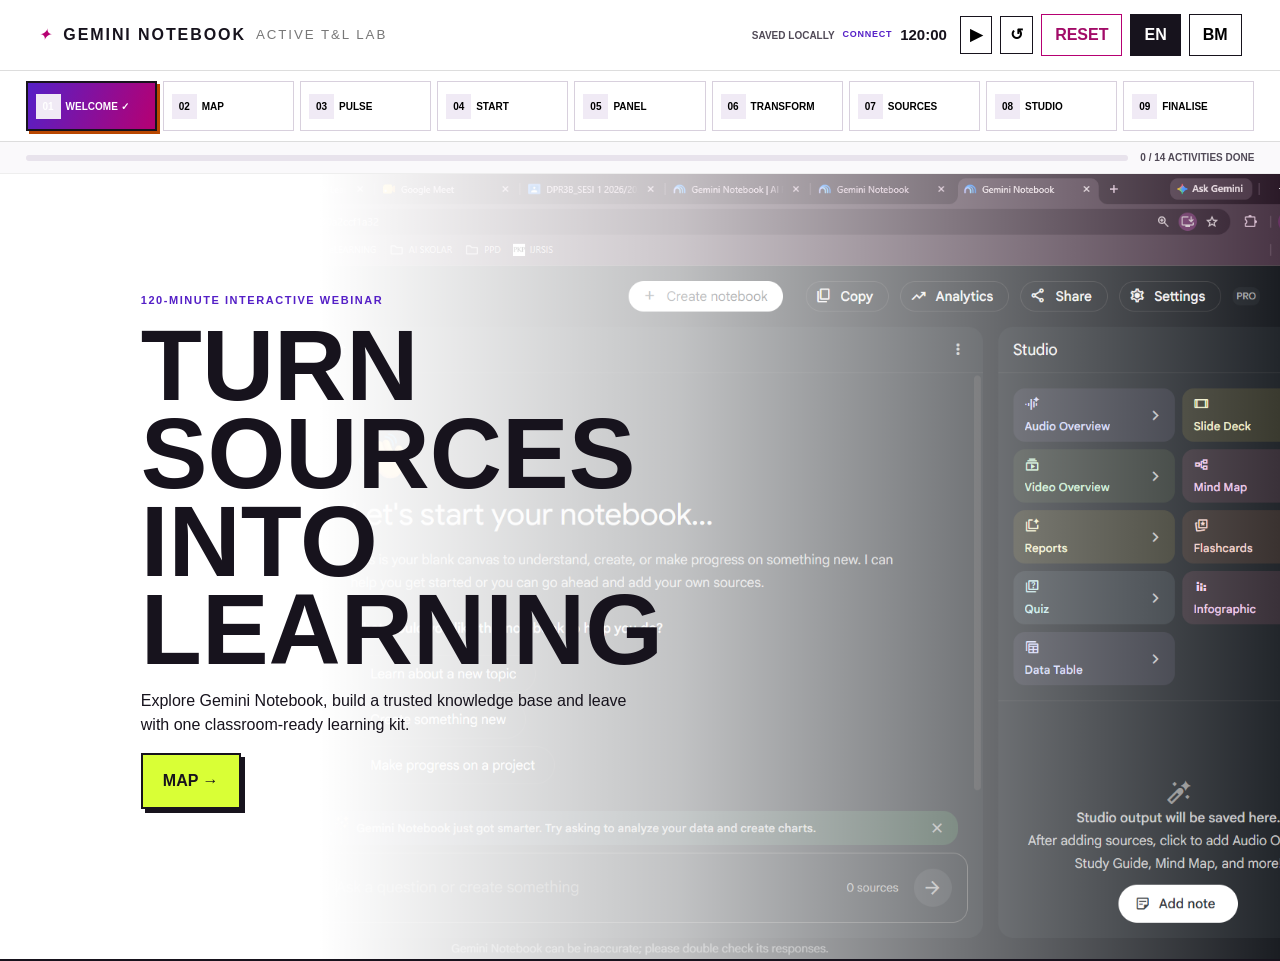
==== commit 832c3330: "Add files via upload" ====
--- a/index.html
+++ b/index.html
@@ -35,7 +35,7 @@
   </style>
   <style>
     /* Phase 2: one-question participant pulse */
-    .stage[data-stage="2"]>.pulse-intro,.stage[data-stage="2"]>.pulse-grid,.stage[data-stage="2"]>.pulse-result{display:none}.stage[data-stage="4"]>.panel-image,.stage[data-stage="4"]>.interface-key,.stage[data-stage="4"]>.labels{display:none}.pulse-shell{max-width:920px;margin:auto;border:2px solid var(--ink);background:#fff;box-shadow:8px 8px 0 var(--ink)}
+    .stage[data-stage="4"]>.panel-image,.stage[data-stage="4"]>.interface-key,.stage[data-stage="4"]>.labels{display:none}.pulse-shell{max-width:920px;margin:auto;border:2px solid var(--ink);background:#fff;box-shadow:8px 8px 0 var(--ink)}
     .pulse-status{display:grid;grid-template-columns:1fr auto;gap:18px;align-items:center;padding:16px 20px;background:#18131e;color:#fff}.pulse-status small{color:var(--lime);font-weight:900;letter-spacing:.1em}.pulse-progress{height:8px;margin-top:9px;background:#494250;border-radius:8px;overflow:hidden}.pulse-progress b{display:block;height:100%;background:linear-gradient(90deg,var(--purple),var(--pink));transition:width .25s}.pulse-step{font-weight:900;white-space:nowrap}.pulse-screen{min-height:380px;padding:32px}.pulse-screen .question-no{margin-bottom:15px}.pulse-screen h3{max-width:720px;margin:0 0 22px;font-size:clamp(25px,4vw,42px);line-height:1.08}.pulse-screen>p{color:var(--muted);margin:-10px 0 22px}.pulse-choice-grid{display:grid;grid-template-columns:repeat(2,1fr);gap:10px}.pulse-choice{display:flex;align-items:center;gap:12px;min-height:66px;padding:13px 15px;border:2px solid var(--ink);background:#fff;text-align:left}.pulse-choice span{display:grid;place-items:center;flex:0 0 30px;height:30px;border:1px solid var(--ink);background:#f2ecf6;font-weight:900}.pulse-choice.selected{background:var(--lime);box-shadow:4px 4px 0 var(--ink);font-weight:900}.pulse-choice.selected span{background:var(--ink);color:#fff}.pulse-controls{display:flex;justify-content:space-between;gap:12px;padding:16px 20px;border-top:2px solid var(--ink);background:#f7f3f9}.pulse-controls button{padding:12px 18px;border:2px solid var(--ink);background:#fff;font-weight:900}.pulse-controls .primary{background:var(--lime)}.pulse-controls button:disabled{opacity:.35;cursor:not-allowed}.profile-card{padding:30px;background:linear-gradient(130deg,#f0e7ff,#fff 55%,#ecffbd)}.profile-badge{display:inline-block;padding:8px 12px;border:2px solid var(--ink);background:var(--pink);color:#fff;font-weight:950;letter-spacing:.08em}.profile-card h3{margin:14px 0 8px;font-size:clamp(32px,5vw,58px)}.profile-summary{display:grid;grid-template-columns:repeat(2,1fr);gap:8px;margin-top:22px}.profile-summary div{padding:12px;border:1px solid var(--ink);background:#fff}.profile-summary small{display:block;color:var(--purple);font-weight:900;margin-bottom:4px}.profile-actions{display:flex;gap:10px;margin-top:20px}.profile-actions button{padding:11px 15px;border:2px solid var(--ink);background:#fff;font-weight:900}
     /* Phase 3: dual-mode interface infographic */
     .interface-modes{display:flex;gap:8px;margin-bottom:14px;padding:8px;border:2px solid var(--ink);background:#f3eef6}.interface-modes button{flex:1;padding:13px;border:2px solid transparent;background:#fff;font-weight:900}.interface-modes button.active{border-color:var(--ink);background:var(--lime);box-shadow:3px 3px 0 var(--ink)}.interface-stage{position:relative;border:2px solid var(--ink);overflow:hidden;background:#14171b}.interface-stage img{display:block;width:100%;height:auto}.shot-callout{position:absolute;z-index:4;display:flex;align-items:center;gap:5px;transform:translate(-50%,-50%);padding:6px 8px;border:2px solid #fff;border-radius:4px;background:var(--purple);color:#fff;box-shadow:0 4px 13px #0009;font-size:clamp(7px,.8vw,11px);font-weight:950;white-space:nowrap}.shot-callout b{display:grid;place-items:center;min-width:22px;height:22px;padding:0 4px;background:#fff;color:var(--ink)}.shot-callout.panel-0,.shot-callout.button-0,.shot-callout.button-1{background:#237bdc}.shot-callout.panel-1,.shot-callout.button-2,.shot-callout.button-3,.shot-callout.button-4,.shot-callout.button-5{background:#6d36e8}.shot-callout.panel-2,.shot-callout.button-6{background:#ff6b18}.shot-callout.panel-3,.shot-callout.button-7{background:#1c8b65}.shot-callout:hover,.shot-callout.active{z-index:8;transform:translate(-50%,-57%) scale(1.06);box-shadow:0 7px 18px #000b}.mode-key{display:flex;justify-content:space-between;gap:12px;padding:11px 14px;background:#18131e;color:#fff;font-size:11px}.mode-key b{color:var(--lime)}.interface-details{display:grid;grid-template-columns:repeat(4,1fr);gap:10px;margin-top:12px}.interface-details.buttons-mode{grid-template-columns:repeat(2,1fr)}.interface-detail{padding:15px;border:2px solid var(--ink);background:#fff}.interface-detail.active{background:#ecffbd;box-shadow:4px 4px 0 var(--ink)}.interface-detail>span{color:var(--purple);font-weight:950}.interface-detail h3{margin:7px 0}.interface-detail p{margin:0;color:var(--muted);font-size:13px;line-height:1.45}
@@ -51,9 +51,9 @@
   <nav class="nav" id="nav"></nav>
   <div class="progresswrap"><div class="progressbar" id="stageProgress" role="progressbar" aria-label="Webinar stage progress" aria-valuemin="1" aria-valuemax="9" aria-valuenow="1"><b id="stageFill"></b></div><span id="taskLabel" role="status">0 / 0 ACTIVITIES DONE</span></div>
   <main id="mainContent" tabindex="-1">
-    <section class="stage active hero" data-stage="0"><div class="hero-copy"><p class="kicker">120-MINUTE INTERACTIVE WEBINAR</p><h1 data-en="TURN SOURCES INTO LEARNING" data-bm="UBAH SUMBER MENJADI PEMBELAJARAN">TURN SOURCES INTO LEARNING</h1><p data-en="Explore Gemini Notebook, build a trusted knowledge base and leave with one classroom-ready learning kit." data-bm="Terokai Gemini Notebook, bina pangkalan pengetahuan yang dipercayai dan hasilkan satu kit pembelajaran sedia digunakan.">Explore Gemini Notebook, build a trusted knowledge base and leave with one classroom-ready learning kit.</p><button onclick="go(1)" data-en="VIEW SESSION MAP →" data-bm="LIHAT AGENDA WEBINAR →">VIEW SESSION MAP →</button></div></section>
+    <section class="stage active hero" data-stage="0"><div class="hero-copy"><p class="kicker">120-MINUTE INTERACTIVE WEBINAR</p><h1 data-en="TURN SOURCES INTO LEARNING" data-bm="UBAH SUMBER MENJADI PEMBELAJARAN">TURN SOURCES INTO LEARNING</h1><p data-en="Explore Gemini Notebook, build a trusted knowledge base and leave with one classroom-ready learning kit." data-bm="Terokai Gemini Notebook, bina pangkalan pengetahuan yang dipercayai dan hasilkan satu kit pembelajaran sedia digunakan.">Explore Gemini Notebook, build a trusted knowledge base and leave with one classroom-ready learning kit.</p><button onclick="go(1)" data-en="MAP →" data-bm="AGENDA →">MAP →</button></div></section>
     <section class="stage" data-stage="1"><div class="head"><span>02</span><div><p class="kicker">WEBINAR ROADMAP</p><h2 data-en="OUR 120-MINUTE JOURNEY" data-bm="AGENDA PERJALANAN WEBINAR 120 MINIT">OUR 120-MINUTE JOURNEY</h2></div></div><div class="phase-grid"><article><b>01</b><small>0–15 MIN</small><h3 data-en="CONNECT" data-bm="PENGENALAN">CONNECT</h3><p data-en="Welcome, outcomes and participant pulse" data-bm="Selamat datang, objektif webinar dan tinjauan peserta">Welcome, outcomes and participant pulse</p></article><article><b>02</b><small>15–50 MIN</small><h3 data-en="UNDERSTAND" data-bm="PENEROKAAN">UNDERSTAND</h3><p data-en="Gemini Notebook, setup, 3-panel tour and a before/after example" data-bm="Pengenalan Gemini Notebook, persediaan, jelajah tiga panel dan contoh transformasi">Gemini Notebook, setup, 3-panel tour and a before/after example</p></article><article><b>03</b><small>50–105 MIN</small><h3 data-en="CREATE" data-bm="AKTIVITI AMALI">CREATE</h3><p data-en="Sources, Chat, citations and Studio sprint" data-bm="Aktiviti hands-on menggunakan Sources, Chat, sitasi dan Studio">Sources, Chat, citations and Studio sprint</p></article><article><b>04</b><small>105–120 MIN</small><h3 data-en="VERIFY & SHARE" data-bm="SEMAK & KONGSI">VERIFY & SHARE</h3><p data-en="Quality check, showcase and exit ticket" data-bm="Semakan kualiti, perkongsian dan tiket keluar">Quality check, showcase and exit ticket</p></article></div><div class="footer-nav"><button onclick="go(0)">← BACK</button><button onclick="go(2)">NEXT →</button></div></section>
-    <section class="stage" data-stage="2"><div class="head"><span>03</span><div><p class="kicker">PARTICIPANT PROFILE + PULSE • 11 QUICK ITEMS • 7 MINUTES</p><h2 data-en="LET US KNOW YOUR STARTING POINT" data-bm="KENALI LATAR BELAKANG PESERTA">LET US KNOW YOUR STARTING POINT</h2><p data-en="Complete four quick profile items, then answer seven Participant Pulse questions. Your responses help the facilitator adjust the demonstration and hands-on support." data-bm="Lengkapkan empat maklumat profil ringkas, kemudian jawab tujuh soalan tinjauan. Respons anda membantu fasilitator menyesuaikan demonstrasi dan sokongan aktiviti hands-on.">Complete four quick profile items, then answer seven Participant Pulse questions. Your responses help the facilitator adjust the demonstration and hands-on support.</p></div></div><div class="pulse-intro"><p><b data-en="Quick pulse—not a test." data-bm="Tinjauan ringkas—bukan ujian.">Quick pulse—not a test.</b><br><span data-en="Answer based on your current experience and intended classroom use." data-bm="Jawab berdasarkan pengalaman semasa dan penggunaan yang dirancang dalam kelas.">Answer based on your current experience and intended classroom use.</span></p><div class="pulse-count"><span id="pulseDone">0</span>/7 <span data-en="ANSWERED" data-bm="DIJAWAB">ANSWERED</span></div></div><div class="pulse-grid enhanced" id="pulse"><article data-question="experience"><span class="question-no">01</span><h3 data-en="How familiar are you with Gemini Notebook?" data-bm="Sejauh manakah anda mengenali Gemini Notebook?">How familiar are you with Gemini Notebook?</h3><div class="pulse-options"><button data-en="Never used it" data-bm="Belum pernah menggunakannya">Never used it</button><button data-en="Explored once or twice" data-bm="Pernah mencuba sekali atau dua kali">Explored once or twice</button><button data-en="Use it occasionally" data-bm="Menggunakannya sekali-sekala">Use it occasionally</button><button data-en="Use it regularly" data-bm="Menggunakannya dengan kerap">Use it regularly</button></div></article><article data-question="confidence"><span class="question-no">02</span><h3 data-en="How confident are you in using AI for T&L?" data-bm="Sejauh manakah anda yakin menggunakan AI untuk PdP?">How confident are you in using AI for T&amp;L?</h3><div class="pulse-options"><button data-en="I need step-by-step guidance" data-bm="Memerlukan panduan langkah demi langkah">I need step-by-step guidance</button><button data-en="I can try with examples" data-bm="Boleh mencuba dengan contoh">I can try with examples</button><button data-en="I can work independently" data-bm="Boleh menggunakannya secara kendiri">I can work independently</button><button data-en="I can guide colleagues" data-bm="Boleh membimbing rakan sekerja">I can guide colleagues</button></div></article><article data-question="purpose"><span class="question-no">03</span><h3 data-en="What do you most want to create today?" data-bm="Apakah yang paling ingin anda hasilkan hari ini?">What do you most want to create today?</h3><div class="pulse-options"><button data-en="Lesson materials" data-bm="Bahan pengajaran">Lesson materials</button><button data-en="Student activities" data-bm="Aktiviti pelajar">Student activities</button><button data-en="Assessment resources" data-bm="Sumber pentaksiran">Assessment resources</button><button data-en="Revision resources" data-bm="Sumber ulang kaji">Revision resources</button></div></article><article data-question="source"><span class="question-no">04</span><h3 data-en="Which source will you most likely use?" data-bm="Sumber manakah yang paling mungkin anda gunakan?">Which source will you most likely use?</h3><div class="pulse-options"><button data-en="Course notes or slides" data-bm="Nota atau slaid kursus">Course notes or slides</button><button data-en="Rubric or curriculum" data-bm="Rubrik atau kurikulum">Rubric or curriculum</button><button data-en="Website or YouTube" data-bm="Laman web atau YouTube">Website or YouTube</button><button data-en="Research articles" data-bm="Artikel penyelidikan">Research articles</button></div></article><article data-question="department"><span class="question-no">05</span><h3 data-en="Which teaching field best represents you?" data-bm="Bidang pengajaran manakah yang paling mewakili anda?">Which teaching field best represents you?</h3><div class="pulse-options"><button data-en="Engineering & Technology" data-bm="Kejuruteraan & Teknologi">Engineering &amp; Technology</button><button data-en="Commerce & Entrepreneurship" data-bm="Perdagangan & Keusahawanan">Commerce &amp; Entrepreneurship</button><button data-en="Hospitality, Tourism & Design" data-bm="Hospitaliti, Pelancongan & Reka Bentuk">Hospitality, Tourism &amp; Design</button><button data-en="General Studies & Languages" data-bm="Pengajian Am & Bahasa">General Studies &amp; Languages</button><button data-en="Other field" data-bm="Bidang lain">Other field</button></div></article></div><div class="pulse-result" id="pulseResult"><b data-en="YOUR STARTING PROFILE:" data-bm="PROFIL PESERTA ANDA:">YOUR STARTING PROFILE:</b> <span data-en="Answer all seven questions to complete your participant pulse." data-bm="Jawab ketujuh-tujuh soalan untuk melengkapkan tinjauan peserta.">Answer all five questions to complete your participant pulse.</span></div><div class="footer-nav"><button onclick="go(1)">← BACK</button><button onclick="go(3)">NEXT →</button></div></section>
+    <section class="stage" data-stage="2"><div class="head"><span>03</span><div><p class="kicker">PARTICIPANT PROFILE + PULSE • 11 QUICK ITEMS • 7 MINUTES</p><h2 data-en="LET US KNOW YOUR STARTING POINT" data-bm="KENALI LATAR BELAKANG PESERTA">LET US KNOW YOUR STARTING POINT</h2><p data-en="Complete four quick profile items, then answer seven Participant Pulse questions. Your responses help the facilitator adjust the demonstration and hands-on support." data-bm="Lengkapkan empat maklumat profil ringkas, kemudian jawab tujuh soalan tinjauan. Respons anda membantu fasilitator menyesuaikan demonstrasi dan sokongan aktiviti hands-on.">Complete four quick profile items, then answer seven Participant Pulse questions. Your responses help the facilitator adjust the demonstration and hands-on support.</p></div></div><div class="footer-nav"><button onclick="go(1)">← BACK</button><button onclick="go(3)">NEXT →</button></div></section>
     <section class="stage" data-stage="3"><div class="head"><span>04</span><div><p class="kicker">GET READY • 10 MINUTES</p><h2 data-en="CREATE YOUR FIRST NOTEBOOK" data-bm="CIPTA NOTEBOOK PERTAMA ANDA">CREATE YOUR FIRST NOTEBOOK</h2><p data-en="Understand the platform, then complete the setup steps." data-bm="Fahami platform, kemudian lengkapkan langkah persediaan.">Understand the platform, then complete the setup steps.</p></div></div><div class="intro"><small>WHY GEMINI NOTEBOOK?</small><h3 data-en="Your source-grounded AI learning partner" data-bm="Rakan AI yang menggunakan sumber anda sendiri">Your source-grounded AI learning partner</h3><p data-en="Gemini Notebook helps lecturers understand, organise and transform their own trusted materials into teaching and learning resources." data-bm="Gemini Notebook membantu pensyarah memahami, menyusun dan mengubah bahan rujukan yang mereka pilih menjadi sumber pengajaran dan pembelajaran.">Gemini Notebook helps lecturers understand, organise and transform their own trusted materials into teaching and learning resources.</p><div class="benefits"><article><b>01</b><h4>Direct source control</h4><p>You decide which documents form the knowledge base.</p></article><article><b>02</b><h4>Reduced hallucinations</h4><p>Grounding reduces unsupported information, but checking remains essential.</p></article><article><b>03</b><h4>Personalised learning</h4><p>Outputs follow your course, level and content.</p></article><article><b>04</b><h4>Faster synthesis</h4><p>Summarise and compare multiple materials quickly.</p></article><article><b>05</b><h4>Traceable answers</h4><p>Citations show where information came from.</p></article></div></div><section class="limits-guide" id="limitsGuide"><header><div><small data-en="GENERATION & CAPACITY GUIDE" data-bm="PANDUAN PENJANAAN & KAPASITI">GENERATION & CAPACITY GUIDE</small><h3 data-en="Know what is stored and what is generated" data-bm="Kenali apa yang disimpan dan apa yang dijana">Know what is stored and what is generated</h3></div><span class="verified" data-en="VERIFIED 24 AUGUST 2026" data-bm="DIKEMAS KINI 24 OGOS 2026">VERIFIED 24 AUGUST 2026</span></header><div class="quota-explain"><article><h4 data-en="CAPACITY ≠ DAILY QUOTA" data-bm="KAPASITI ≠ KUOTA HARIAN">CAPACITY ≠ DAILY QUOTA</h4><p data-en="Capacity is how many notebooks and sources you can keep. It does not reset each day." data-bm="Kapasiti ialah jumlah notebook dan sumber yang boleh disimpan. Ia tidak ditetapkan semula setiap hari.">Capacity is how many notebooks and sources you can keep. It does not reset each day.</p></article><article><h4 data-en="GENERATION QUOTA" data-bm="KUOTA PENJANAAN">GENERATION QUOTA</h4><p data-en="This is how many chats or Studio outputs you can create. Daily quotas reset after 24 hours; monthly quotas after 30 days." data-bm="Ini ialah bilangan respons Chat atau hasil Studio yang boleh dijana. Kuota harian ditetapkan semula selepas 24 jam; kuota bulanan selepas 30 hari.">This is how many chats or Studio outputs you can create. Daily quotas reset after 24 hours; monthly quotas after 30 days.</p></article></div><div class="plan-tabs" id="planTabs" aria-label="Select account plan"></div><div class="limit-summary" id="limitSummary"></div><div class="output-guide"><div class="output-table"><div class="output-row heading"><b data-en="OUTPUT" data-bm="HASIL">OUTPUT</b><b data-en="PLAN LIMIT" data-bm="HAD PELAN">PLAN LIMIT</b><b data-en="GENERATED IN" data-bm="DIJANA DI">GENERATED IN</b><b data-en="TEACHING USE" data-bm="KEGUNAAN PdP">TEACHING USE</b></div><div id="limits"></div></div></div><div class="limits-foot"><b data-en="Important:" data-bm="Penting:">Important:</b> <span data-en="Limits differ by account or plan and are subject to change. A qualifying Workspace for Education licence may provide different access; check the badge beside your profile and confirm with your institution." data-bm="Had berbeza mengikut akaun atau pelan dan tertakluk kepada perubahan. Lesen Workspace for Education yang layak mungkin memberi akses berbeza; semak lencana di sebelah profil dan sahkan dengan institusi anda.">Limits differ by account or plan and are subject to change. A qualifying Workspace for Education licence may provide different access; check the badge beside your profile and confirm with your institution.</span> <a href="https://support.google.com/gemininotebook/answer/16213268" target="_blank" data-en="OFFICIAL GOOGLE LIMITS ↗" data-bm="HAD RASMI GOOGLE ↗">OFFICIAL GOOGLE LIMITS ↗</a></div></section><div class="steps"><article><span>1</span><div><h3>Open the platform</h3><p>Sign in at notebook.google.</p><a class="linkbtn" href="https://notebook.google/" target="_blank">OPEN GEMINI NOTEBOOK ↗</a></div></article><article><span>2</span><div><h3>Create a new notebook</h3><p>Click + Create new or the Create new notebook card.</p></div></article></div><div class="preview"><div class="preview-tabs" id="previewTabs"></div><figure style="margin:0"><img id="previewImg" alt="Gemini Notebook preview"><figcaption id="previewCaption"></figcaption></figure></div><div class="footer-nav"><button onclick="go(2)">← BACK</button><button onclick="go(4)">NEXT →</button></div></section>
     <section class="stage" data-stage="4"><div class="head"><span>05</span><div><p class="kicker">CLICKABLE INFOGRAPHIC</p><h2 data-en="MEET THE 3-PANEL WORKSPACE" data-bm="KENALI RUANG KERJA 3 PANEL">MEET THE 3-PANEL WORKSPACE</h2><p data-en="Click a coloured label on the screenshot to connect the actual interface area with its explanation below." data-bm="Klik label berwarna pada tangkap layar untuk menghubungkan bahagian antara muka sebenar dengan penerangan di bawah.">Click a coloured label on the screenshot to connect the actual interface area with its explanation below.</p></div></div><div class="panel-image"><img src="assets/notebook-interface.png" alt="Gemini Notebook three-panel interface"><button class="interface-callout callout-sources" data-panel="0"><b>01</b><span data-en="SOURCES PANEL" data-bm="PANEL SOURCES">SOURCES PANEL</span></button><button class="interface-callout callout-chat" data-panel="1"><b>02</b><span data-en="CHAT PANEL" data-bm="PANEL CHAT">CHAT PANEL</span></button><button class="interface-callout callout-studio" data-panel="2"><b>03</b><span data-en="STUDIO PANEL" data-bm="PANEL STUDIO">STUDIO PANEL</span></button><button class="interface-callout callout-tools" data-panel="3"><b>04</b><span data-en="TOP CONTROLS" data-bm="TOP CONTROLS">TOP CONTROLS</span></button></div><div class="interface-key"><b data-en="HOW TO READ IT:" data-bm="CARA MEMBACANYA:">HOW TO READ IT:</b><span data-en="Sources control what Gemini knows → Chat controls what you ask → Studio controls what you produce." data-bm="Sources menentukan bahan rujukan → Chat ialah ruang untuk bertanya → Studio menghasilkan bahan baharu.">Sources control what Gemini knows → Chat controls what you ask → Studio controls what you produce.</span></div><div class="labels" id="panelLabels"><article><b data-en="01 SOURCES — COLLECT" data-bm="01 SOURCES — KUMPUL SUMBER">01 SOURCES — COLLECT</b><dl><dt>WHAT / APA</dt><dd data-en="The notebook knowledge base." data-bm="Semua sumber rujukan untuk notebook anda.">The notebook knowledge base.</dd><dt>HOW / CARA</dt><dd data-en="Add files, websites, Drive materials or web research." data-bm="Tambah fail, laman web, bahan Drive atau carian web.">Add files, websites, Drive materials or web research.</dd><dt>FUNCTION / FUNGSI</dt><dd data-en="Grounds all answers and generated outputs." data-bm="Digunakan sebagai rujukan utama untuk jawapan dan bahan yang dijana.">Grounds all answers and generated outputs.</dd><dt>FEATURES / CIRI</dt><dd>Add Sources • Web • Fast Research • Source selection</dd></dl></article><article><b data-en="02 CHAT — QUESTION" data-bm="02 CHAT — TANYA">02 CHAT — QUESTION</b><dl><dt>WHAT / APA</dt><dd data-en="The source-grounded conversation space." data-bm="Ruang untuk bertanya berdasarkan sumber yang dipilih.">The source-grounded conversation space.</dd><dt>HOW / CARA</dt><dd data-en="Ask questions, compare information and open citations." data-bm="Tanya soalan, bandingkan maklumat dan buka sitasi.">Ask questions, compare information and open citations.</dd><dt>FUNCTION / FUNGSI</dt><dd data-en="Helps you understand, analyse and develop ideas." data-bm="Membantu anda memahami kandungan dan mengembangkan idea.">Helps you understand, analyse and develop ideas.</dd><dt>FEATURES / CIRI</dt><dd>Suggested prompts • Citations • Notes • Follow-up</dd></dl></article><article><b data-en="03 STUDIO — CREATE" data-bm="03 STUDIO — HASILKAN">03 STUDIO — CREATE</b><dl><dt>WHAT / APA</dt><dd data-en="The learning-resource production space." data-bm="Ruang untuk menghasilkan bahan pembelajaran.">The learning-resource production space.</dd><dt>HOW / CARA</dt><dd data-en="Choose an output after selecting the relevant sources." data-bm="Pilih output selepas menentukan sumber yang hendak digunakan.">Choose an output after selecting the relevant sources.</dd><dt>FUNCTION / FUNGSI</dt><dd data-en="Transforms source content into reusable learning materials." data-bm="Menghasilkan bahan pembelajaran daripada sumber yang dipilih.">Transforms source content into reusable learning materials.</dd><dt>FEATURES / CIRI</dt><dd>Audio • Video • Slides • Mind Map • Reports • Flashcards • Quiz • Infographic • Data Table</dd></dl></article><article><b data-en="04 TOP CONTROLS — MANAGE" data-bm="04 TOP CONTROLS — URUS NOTEBOOK">04 TOP CONTROLS — MANAGE</b><dl><dt>WHAT / APA</dt><dd data-en="Notebook-level management controls." data-bm="Butang untuk mengurus notebook.">Notebook-level management controls.</dd><dt>HOW / CARA</dt><dd data-en="Use the buttons above the three panels." data-bm="Gunakan butang yang terdapat di bahagian atas skrin.">Use the buttons above the three panels.</dd><dt>FUNCTION / FUNGSI</dt><dd data-en="Manages ownership, access, settings and performance." data-bm="Urus salinan, perkongsian, tetapan dan analitik notebook.">Manages ownership, access, settings and performance.</dd><dt>FEATURES / CIRI</dt><dd>Create notebook • Copy • Analytics • Share • Settings</dd></dl></article></div><div class="footer-nav"><button onclick="go(3)">← BACK</button><button onclick="go(5)">NEXT →</button></div></section>
     <section class="stage" data-stage="5"><div class="head"><span>06</span><div><p class="kicker" data-en="SEE THE TRANSFORMATION" data-bm="LIHAT TRANSFORMASI">SEE THE TRANSFORMATION</p><h2 data-en="FROM COURSE SOURCE TO CLASSROOM-READY KIT" data-bm="DARIPADA SUMBER KURSUS KEPADA KIT SEDIA DIGUNAKAN">FROM COURSE SOURCE TO CLASSROOM-READY KIT</h2><p data-en="A real DUE30022 example by Madam Julie: the same Enquiries &amp; Complaints source was transformed into two practical teaching outputs with Gemini Notebook." data-bm="Contoh sebenar DUE30022 oleh Madam Julie: sumber Enquiries &amp; Complaints yang sama diubah menjadi dua hasil pengajaran praktikal menggunakan Gemini Notebook.">A real DUE30022 example by Madam Julie: the same Enquiries &amp; Complaints source was transformed into two practical teaching outputs with Gemini Notebook.</p></div></div><div class="evidence-flow"><article class="evidence-card before"><header><small data-en="BEFORE · ORIGINAL COURSE SOURCE" data-bm="SEBELUM · SUMBER KURSUS ASAL">BEFORE · ORIGINAL COURSE SOURCE</small><h3>DUE30022: Enquiries &amp; Complaints</h3><p data-en="30-slide PDF used as the trusted knowledge source" data-bm="PDF 30 slaid digunakan sebagai sumber pengetahuan yang dipercayai">30-slide PDF used as the trusted knowledge source</p></header><figure class="evidence-media"><img src="assets/transformation/original-source.png" alt="Cover preview of the original DUE30022 Enquiries and Complaints course source" data-alt-en="Cover preview of the original DUE30022 Enquiries and Complaints course source" data-alt-bm="Pratonton muka hadapan sumber kursus asal DUE30022 Enquiries and Complaints"></figure><div class="evidence-body"><h4 data-en="What the source contains" data-bm="Kandungan sumber asal">What the source contains</h4><ul><li data-en="CLO 3 and topic objectives for enquiries and complaints" data-bm="CLO 3 dan objektif topik bagi pertanyaan dan aduan">CLO 3 and topic objectives for enquiries and complaints</li><li data-en="Open and closed questions, enquiry language and complaint handling" data-bm="Soalan terbuka dan tertutup, bahasa pertanyaan dan pengendalian aduan">Open and closed questions, enquiry language and complaint handling</li><li data-en="Content explanations, examples, videos and short-response activities" data-bm="Penerangan kandungan, contoh, video dan aktiviti respons ringkas">Content explanations, examples, videos and short-response activities</li></ul></div><div class="evidence-actions"><a href="resources/due30022-original-enquiries-complaints.pdf" target="_blank" rel="noopener" data-en="OPEN ORIGINAL PDF ↗" data-bm="BUKA PDF ASAL ↗">OPEN ORIGINAL PDF ↗</a></div></article><div class="evidence-arrow" aria-hidden="true">→</div><section class="evidence-card after"><header><small data-en="AFTER · TWO GEMINI NOTEBOOK OUTPUTS" data-bm="SELEPAS · DUA HASIL GEMINI NOTEBOOK">AFTER · TWO GEMINI NOTEBOOK OUTPUTS</small><h3 data-en="A reusable active-learning package" data-bm="Pakej pembelajaran aktif yang boleh digunakan semula">A reusable active-learning package</h3><p data-en="The source is reorganised for student participation, practice and checking." data-bm="Sumber disusun semula untuk penyertaan, latihan dan semakan pelajar.">The source is reorganised for student participation, practice and checking.</p></header><div class="output-pair"><article class="evidence-card"><header><small data-en="OUTPUT 01 · PRINTABLE PDF" data-bm="HASIL 01 · PDF BOLEH CETAK">OUTPUT 01 · PRINTABLE PDF</small><h3 data-en="F2F Active-Learning Handout" data-bm="Bahan Edaran Pembelajaran Aktif Bersemuka">F2F Active-Learning Handout</h3><p data-en="4 pages · lecturer directions + student worksheets" data-bm="4 halaman · panduan pensyarah + lembaran kerja pelajar">4 pages · lecturer directions + student worksheets</p></header><figure class="evidence-media"><img src="assets/transformation/f2f-handout.png" alt="Four-page preview of the generated DUE30022 face-to-face active-learning handout" data-alt-en="Four-page preview of the generated DUE30022 face-to-face active-learning handout" data-alt-bm="Pratonton empat halaman bahan edaran pembelajaran aktif bersemuka DUE30022 yang dijana"></figure><div class="evidence-body"><ul><li data-en="A timed 2-hour class session plan aligned to CLO 3" data-bm="Pelan sesi kelas selama 2 jam dengan peruntukan masa yang sejajar dengan CLO 3">A timed 2-hour class session plan aligned to CLO 3</li><li data-en="Buyer and vendor cards for Speed-Enquiry networking" data-bm="Kad pembeli dan penjual bagi aktiviti Speed-Enquiry">Buyer and vendor cards for Speed-Enquiry networking</li><li data-en="Language toolkit, email critique and complaint role-play cards" data-bm="Panduan bahasa, aktiviti menilai e-mel dan kad lakon peranan aduan">Language toolkit, email critique and complaint role-play cards</li><li data-en="Teacher checklist and student exit ticket" data-bm="Senarai semak pensyarah dan tiket keluar pelajar">Teacher checklist and student exit ticket</li></ul></div><div class="evidence-actions"><a href="resources/due30022-f2f-active-learning-handout.pdf" target="_blank" rel="noopener" data-en="OPEN HANDOUT ↗" data-bm="BUKA BAHAN EDARAN ↗">OPEN HANDOUT ↗</a></div></article><article class="evidence-card"><header><small data-en="OUTPUT 02 · CLASS SLIDE DECK" data-bm="HASIL 02 · DEK SLAID UNTUK KELAS">OUTPUT 02 · CLASS SLIDE DECK</small><h3>Mastering Enquiries &amp; Complaints</h3><p data-en="13 slides · visual facilitation sequence" data-bm="13 slaid · urutan pengajaran visual">13 slides · visual facilitation sequence</p></header><figure class="evidence-media"><img src="assets/transformation/class-slides.png" alt="Thirteen-slide preview of the generated Mastering Enquiries and Complaints class deck" data-alt-en="Thirteen-slide preview of the generated Mastering Enquiries and Complaints class deck" data-alt-bm="Pratonton 13 slaid dek kelas Mastering Enquiries and Complaints yang dijana"></figure><div class="evidence-body"><ul><li data-en="Mystery Box hook and Speed-Enquiry activity" data-bm="Aktiviti pencetus Mystery Box dan Speed-Enquiry">Mystery Box hook and Speed-Enquiry activity</li><li data-en="Question matrix and anatomy of an enquiry" data-bm="Matriks soalan dan struktur sesuatu pertanyaan">Question matrix and anatomy of an enquiry</li><li data-en="Complaint Resolution Engine and behavioural guidance" data-bm="Model Penyelesaian Aduan dan panduan tingkah laku">Complaint Resolution Engine and behavioural guidance</li><li data-en="Final role-play assessment and reflective exit ticket" data-bm="Pentaksiran lakon peranan akhir dan tiket keluar reflektif">Final role-play assessment and reflective exit ticket</li></ul></div><div class="evidence-actions"><a href="resources/mastering-enquiries-complaints-class-slides.pptx" download data-en="DOWNLOAD CLASS SLIDES ↓" data-bm="MUAT TURUN SLAID KELAS ↓">DOWNLOAD CLASS SLIDES ↓</a></div></article></div></section></div><div class="transformation-summary" aria-label="Transformation summary"><article><b>1 → 2</b><span data-en="One trusted source, two teaching outputs" data-bm="Satu sumber yang dipercayai, dua hasil pengajaran">One trusted source, two teaching outputs</span></article><article><b>30</b><span data-en="source slides grounded the transformation" data-bm="slaid sumber menjadi asas transformasi">source slides grounded the transformation</span></article><article><b>5</b><span data-en="timed active-learning segments in the handout" data-bm="segmen pembelajaran aktif dengan peruntukan masa dalam bahan edaran">timed active-learning segments in the handout</span></article><article><b data-en="VERIFY" data-bm="SEMAK">VERIFY</b><span data-en="Lecturer judgement remains the final quality check" data-bm="Pertimbangan pensyarah kekal sebagai semakan kualiti akhir">Lecturer judgement remains the final quality check</span></article></div><div class="evidence-note" data-en="This is an authentic demonstration from Madam Julie's DUE30022 materials. Gemini Notebook accelerated the redesign; the lecturer still reviews language, factual accuracy, source alignment, timing and suitability before classroom use." data-bm="Ini ialah demonstrasi sebenar daripada bahan DUE30022 Madam Julie. Gemini Notebook mempercepat reka bentuk semula; pensyarah masih menyemak bahasa, ketepatan fakta, penjajaran sumber, masa dan kesesuaian sebelum digunakan dalam kelas.">This is an authentic demonstration from Madam Julie's DUE30022 materials. Gemini Notebook accelerated the redesign; the lecturer still reviews language, factual accuracy, source alignment, timing and suitability before classroom use.</div><div class="footer-nav"><button onclick="go(4)">← BACK</button><button onclick="go(6)">NEXT →</button></div></section>
@@ -74,7 +74,7 @@
 
 VERIFICATION
 Cite the supporting sources, flag missing evidence and end with a lecturer verification checklist.</pre><button type="button" onclick="copyText('outputPrompt',this)" data-en="COPY THIS TEMPLATE" data-bm="SALIN PROMPT INI">COPY THIS TEMPLATE</button></div></div></section><div class="footer-nav"><button onclick="go(6)">← BACK</button><button onclick="go(8)">NEXT →</button></div></section>
-    <section class="stage" data-stage="8"><div class="head"><span>09</span><div><p class="kicker" data-en="CAPSTONE · PERSONALISE, VERIFY & SAVE" data-bm="AKTIVITI AKHIR · SESUAIKAN, SEMAK & SIMPAN">CAPSTONE · PERSONALISE, VERIFY & SAVE</p><h2 data-en="FINALISE YOUR CLASSROOM-READY KIT" data-bm="LENGKAPKAN KIT PENGAJARAN ANDA">FINALISE YOUR CLASSROOM-READY KIT</h2><p data-en="Use your own course context to combine the work from Sources, Chat and Studio into one complete resource. Then verify, save and reflect." data-bm="Gunakan konteks kursus anda untuk menggabungkan hasil daripada Sources, Chat dan Studio menjadi satu sumber lengkap. Kemudian, semak, simpan dan buat refleksi.">Use your own course context to combine the work from Sources, Chat and Studio into one complete resource. Then verify, save and reflect.</p></div></div><div class="capstone-note"><b data-en="HOW THIS DIFFERS FROM TAB 08" data-bm="PERBEZAAN DARIPADA TAB 08">HOW THIS DIFFERS FROM TAB 08</b><span data-en="Tab 08 is a short practice with one Chat task and one Studio output. Tab 09 is your final personalised lesson-kit builder, professional verification and submission area." data-bm="Tab 08 ialah latihan ringkas menggunakan satu tugasan Chat dan satu output Studio. Tab 09 ialah ruang untuk membina kit pengajaran sebenar anda, membuat semakan profesional dan menyimpan hasil akhir.">Tab 08 is a short practice with one Chat task and one Studio output. Tab 09 is your final personalised lesson-kit builder, professional verification and submission area.</span></div><div class="advanced-builder"><section class="generator-form"><h3 data-en="1 • DEFINE YOUR LESSON" data-bm="1 • TETAPKAN PENGAJARAN ANDA">1 • DEFINE YOUR LESSON</h3><div class="form-grid"><label>DEPARTMENT / FIELD<select id="kitField"><option>Engineering & Technology</option><option>Commerce & Business</option><option>Hospitality & Tourism</option><option>Design & Built Environment</option><option>General Studies & Languages</option><option>Information Technology & Digital</option><option>Other / Lain-lain</option></select></label><label>COURSE<input id="kitCourse" value="Occupational Safety and Health"></label><label class="wide">TOPIC<input id="kitTopic" value="Workplace hazard identification"></label><label>STUDENT LEVEL<select id="kitLevel"><option>Certificate</option><option selected>Diploma Semester 1</option><option>Intermediate Diploma</option><option>Final Semester Diploma</option><option>Mixed Ability</option></select></label><label>DURATION<select id="kitDuration"><option>30 minutes</option><option selected>60 minutes</option><option>90 minutes</option><option>120 minutes</option></select></label><label class="wide">LEARNING OUTCOME<textarea id="kitOutcome">By the end of the lesson, students can identify five workplace hazards and justify one suitable control measure for each.</textarea></label><label>LESSON FRAMEWORK<select id="kitFramework"><option selected>5E Instructional Model</option><option>Constructive Alignment</option><option>ADDIE</option><option>Gagné’s Nine Events</option><option>Problem-Based Learning</option><option>Project-Based Learning</option><option>Flipped Learning</option></select></label><label>ACTIVITY TYPE<select id="kitActivity"><option>Individual task</option><option selected>Group problem-solving</option><option>Case study</option><option>Simulation</option><option>Role-play</option><option>Practical lab</option><option>Gallery walk</option></select></label><label>ASSESSMENT METHOD<select id="kitAssessment"><option>Quiz</option><option selected>Exit ticket</option><option>Performance rubric</option><option>Lecturer observation</option><option>Peer assessment</option><option>Performance task</option></select></label><label>DIFFERENTIATION<select id="kitDifferentiation"><option selected>Mixed-ability support and stretch</option><option>Universal Design for Learning</option><option>Language support</option><option>Scaffolding for beginners</option><option>Extension for advanced students</option></select></label><label class="wide">DESIRED STUDIO OUTPUT<select id="kitStudio"><option>Study Guide / Report</option><option>Audio Overview</option><option>Video Overview</option><option>Slide Deck</option><option>Mind Map</option><option>Flashcards</option><option>Quiz</option><option>Infographic</option><option>Data Table</option><option selected>Complete Learning Kit</option></select></label></div><div class="completeness"><div class="completeness-head"><span data-en="PROMPT READINESS" data-bm="KESEDIAAN PROMPT">PROMPT READINESS</span><span id="completeLabel">0 / 10</span></div><div class="complete-track"><b id="completeBar"></b></div></div><button class="next" id="generateKit" type="button" onclick="buildAdvancedPrompt()" data-en="GENERATE COMPLETE PROMPT" data-bm="JANA PROMPT LENGKAP">GENERATE COMPLETE PROMPT</button></section><section class="prompt"><small data-en="2 • COPY TO GEMINI NOTEBOOK CHAT" data-bm="2 • SALIN KE CHAT GEMINI NOTEBOOK">2 • COPY TO GEMINI NOTEBOOK CHAT</small><pre id="kitPrompt"></pre><div class="prompt-actions"><button onclick="copyText('kitPrompt',this)" data-en="COPY PROMPT" data-bm="SALIN PROMPT">COPY PROMPT</button><a href="https://notebook.google/" target="_blank" data-en="OPEN GEMINI NOTEBOOK ↗" data-bm="BUKA GEMINI NOTEBOOK ↗">OPEN GEMINI NOTEBOOK ↗</a></div><div class="phase-scope-note" data-en="Paste this prompt in the Chat input—not in Sources or Studio. Review citations before generating the selected Studio output." data-bm="Tampal prompt ini dalam kotak Chat—bukan di Sources atau Studio. Semak sitasi sebelum menjana output Studio yang dipilih.">Paste this prompt in the Chat input—not in Sources or Studio. Review citations before generating the selected Studio output.</div></section></div><div class="checks" id="checks"><button>Sources are accurate, current and permitted</button><button>Claims are supported by citations</button><button>Activities match the learning outcome</button><button>Language suits the student level</button><button>Student privacy is protected</button><button>I applied professional lecturer judgement</button></div><section class="completion-panel"><header><small data-en="SAVE • EXPORT • REFLECT" data-bm="SIMPAN • EKSPORT • REFLEKSI">SAVE • EXPORT • REFLECT</small><h3 data-en="Your completion summary and exit ticket" data-bm="Ringkasan penyelesaian dan tiket keluar anda">Your completion summary and exit ticket</h3></header><div class="completion-grid"><div class="completion-summary"><h3 data-en="COMPLETION SUMMARY" data-bm="RINGKASAN PENYELESAIAN">COMPLETION SUMMARY</h3><div class="summary-stats" id="summaryStats"></div><p class="save-note" data-en="Progress is saved automatically in this browser. It stays after refresh on the same device and browser." data-bm="Kemajuan disimpan secara automatik dalam pelayar ini. Maklumat ini kekal selepas halaman dimuat semula pada peranti dan pelayar yang sama.">Progress is saved automatically in this browser. It stays after refresh on the same device and browser.</p><div class="export-actions"><button type="button" id="downloadPrompts" data-en="DOWNLOAD PROMPT COLLECTION" data-bm="MUAT TURUN KOLEKSI PROMPT">DOWNLOAD PROMPT COLLECTION</button><button type="button" onclick="window.print()" data-en="PRINT / SAVE PDF" data-bm="CETAK / SIMPAN PDF">PRINT / SAVE PDF</button></div></div><form class="exit-ticket" id="exitTicket" onsubmit="return false"><h3 data-en="2-MINUTE POST-WEBINAR CHECK" data-bm="SEMAKAN 2 MINIT SELEPAS WEBINAR">2-MINUTE POST-WEBINAR CHECK</h3><p data-en="Choose one response for each statement: 1 = Strongly disagree, 5 = Strongly agree." data-bm="Pilih satu respons bagi setiap pernyataan: 1 = Sangat tidak setuju, 5 = Sangat setuju.">Choose one response for each statement: 1 = Strongly disagree, 5 = Strongly agree.</p><div class="evaluation-list"><fieldset class="evaluation-item"><legend data-en="I am confident that I can use Gemini Notebook to create teaching and learning resources." data-bm="Saya yakin boleh menggunakan Gemini Notebook untuk menghasilkan sumber pengajaran dan pembelajaran.">I am confident that I can use Gemini Notebook to create teaching and learning resources.</legend><div class="likert-options"><label><input type="radio" name="eval1" value="1" aria-label="1"><b>1</b></label><label><input type="radio" name="eval1" value="2" aria-label="2"><b>2</b></label><label><input type="radio" name="eval1" value="3" aria-label="3"><b>3</b></label><label><input type="radio" name="eval1" value="4" aria-label="4"><b>4</b></label><label><input type="radio" name="eval1" value="5" aria-label="5"><b>5</b></label></div><div class="likert-scale"><span data-en="STRONGLY DISAGREE" data-bm="SANGAT TIDAK SETUJU">STRONGLY DISAGREE</span><span data-en="STRONGLY AGREE" data-bm="SANGAT SETUJU">STRONGLY AGREE</span></div></fieldset><fieldset class="evaluation-item"><legend data-en="I can create clear prompts aligned with my lesson learning outcomes." data-bm="Saya boleh menghasilkan prompt yang jelas dan selaras dengan hasil pembelajaran.">I can create clear prompts aligned with my lesson learning outcomes.</legend><div class="likert-options"><label><input type="radio" name="eval2" value="1" aria-label="1"><b>1</b></label><label><input type="radio" name="eval2" value="2" aria-label="2"><b>2</b></label><label><input type="radio" name="eval2" value="3" aria-label="3"><b>3</b></label><label><input type="radio" name="eval2" value="4" aria-label="4"><b>4</b></label><label><input type="radio" name="eval2" value="5" aria-label="5"><b>5</b></label></div><div class="likert-scale"><span data-en="STRONGLY DISAGREE" data-bm="SANGAT TIDAK SETUJU">STRONGLY DISAGREE</span><span data-en="STRONGLY AGREE" data-bm="SANGAT SETUJU">STRONGLY AGREE</span></div></fieldset><fieldset class="evaluation-item"><legend data-en="The interactive webapp helped me understand Sources, Chat and Studio." data-bm="Aplikasi web interaktif membantu saya memahami panel Sources, Chat dan Studio.">The interactive webapp helped me understand Sources, Chat and Studio.</legend><div class="likert-options"><label><input type="radio" name="eval3" value="1" aria-label="1"><b>1</b></label><label><input type="radio" name="eval3" value="2" aria-label="2"><b>2</b></label><label><input type="radio" name="eval3" value="3" aria-label="3"><b>3</b></label><label><input type="radio" name="eval3" value="4" aria-label="4"><b>4</b></label><label><input type="radio" name="eval3" value="5" aria-label="5"><b>5</b></label></div><div class="likert-scale"><span data-en="STRONGLY DISAGREE" data-bm="SANGAT TIDAK SETUJU">STRONGLY DISAGREE</span><span data-en="STRONGLY AGREE" data-bm="SANGAT SETUJU">STRONGLY AGREE</span></div></fieldset><fieldset class="evaluation-item"><legend data-en="I can verify Gemini Notebook outputs using sources and citations before using them in class." data-bm="Saya boleh mengesahkan hasil Gemini Notebook menggunakan sumber dan sitasi sebelum digunakan dalam kelas.">I can verify Gemini Notebook outputs using sources and citations before using them in class.</legend><div class="likert-options"><label><input type="radio" name="eval4" value="1" aria-label="1"><b>1</b></label><label><input type="radio" name="eval4" value="2" aria-label="2"><b>2</b></label><label><input type="radio" name="eval4" value="3" aria-label="3"><b>3</b></label><label><input type="radio" name="eval4" value="4" aria-label="4"><b>4</b></label><label><input type="radio" name="eval4" value="5" aria-label="5"><b>5</b></label></div><div class="likert-scale"><span data-en="STRONGLY DISAGREE" data-bm="SANGAT TIDAK SETUJU">STRONGLY DISAGREE</span><span data-en="STRONGLY AGREE" data-bm="SANGAT SETUJU">STRONGLY AGREE</span></div></fieldset><fieldset class="evaluation-item"><legend data-en="I intend to use Gemini Notebook for an actual lesson or course." data-bm="Saya bercadang menggunakan Gemini Notebook untuk pengajaran atau kursus sebenar.">I intend to use Gemini Notebook for an actual lesson or course.</legend><div class="likert-options"><label><input type="radio" name="eval5" value="1" aria-label="1"><b>1</b></label><label><input type="radio" name="eval5" value="2" aria-label="2"><b>2</b></label><label><input type="radio" name="eval5" value="3" aria-label="3"><b>3</b></label><label><input type="radio" name="eval5" value="4" aria-label="4"><b>4</b></label><label><input type="radio" name="eval5" value="5" aria-label="5"><b>5</b></label></div><div class="likert-scale"><span data-en="STRONGLY DISAGREE" data-bm="SANGAT TIDAK SETUJU">STRONGLY DISAGREE</span><span data-en="STRONGLY AGREE" data-bm="SANGAT SETUJU">STRONGLY AGREE</span></div></fieldset></div><label class="optional-feedback"><span data-en="OPTIONAL: What was most useful, or what support do you still need?" data-bm="PILIHAN: Apakah yang paling berguna, atau apakah sokongan yang masih diperlukan?">OPTIONAL: What was most useful, or what support do you still need?</span><textarea id="evalFeedback" placeholder="Optional / Pilihan"></textarea></label><div class="export-actions"><button type="button" id="completeExit" data-en="SAVE MY RESPONSES" data-bm="SIMPAN RESPONS SAYA">SAVE MY RESPONSES</button></div><p class="save-note" id="exitStatus"></p></form></div></section><div class="footer-nav"><button onclick="go(7)">← BACK</button><button onclick="window.print()">PRINT / SAVE</button></div></section>
+    <section class="stage" data-stage="8"><div class="head"><span>09</span><div><p class="kicker" data-en="CAPSTONE · PERSONALISE, VERIFY & SAVE" data-bm="AKTIVITI AKHIR · SESUAIKAN, SEMAK & SIMPAN">CAPSTONE · PERSONALISE, VERIFY & SAVE</p><h2 data-en="FINALISE YOUR CLASSROOM-READY KIT" data-bm="LENGKAPKAN KIT PENGAJARAN ANDA">FINALISE YOUR CLASSROOM-READY KIT</h2><p data-en="Use your own course context to combine the work from Sources, Chat and Studio into one complete resource. Then verify, save and reflect." data-bm="Gunakan konteks kursus anda untuk menggabungkan hasil daripada Sources, Chat dan Studio menjadi satu sumber lengkap. Kemudian, semak, simpan dan buat refleksi.">Use your own course context to combine the work from Sources, Chat and Studio into one complete resource. Then verify, save and reflect.</p></div></div><div class="capstone-note"><b data-en="HOW THIS DIFFERS FROM TAB 08" data-bm="PERBEZAAN DARIPADA TAB 08">HOW THIS DIFFERS FROM TAB 08</b><span data-en="Tab 08 is a short practice with one Chat task and one Studio output. Tab 09 is your final personalised lesson-kit builder, professional verification and submission area." data-bm="Tab 08 ialah latihan ringkas menggunakan satu tugasan Chat dan satu output Studio. Tab 09 ialah ruang untuk membina kit pengajaran sebenar anda, membuat semakan profesional dan menyimpan hasil akhir.">Tab 08 is a short practice with one Chat task and one Studio output. Tab 09 is your final personalised lesson-kit builder, professional verification and submission area.</span></div><div class="advanced-builder"><section class="generator-form"><h3 data-en="1 • DEFINE YOUR LESSON" data-bm="1 • TETAPKAN PENGAJARAN ANDA">1 • DEFINE YOUR LESSON</h3><div class="form-grid"><label>DEPARTMENT / FIELD<select id="kitField"><option>Engineering & Technology</option><option>Commerce & Business</option><option>Hospitality & Tourism</option><option>Design & Built Environment</option><option>General Studies & Languages</option><option>Information Technology & Digital</option><option>Other / Lain-lain</option></select></label><label>COURSE<input id="kitCourse" value="Occupational Safety and Health"></label><label class="wide">TOPIC<input id="kitTopic" value="Workplace hazard identification"></label><label>STUDENT LEVEL<select id="kitLevel"><option>Certificate</option><option selected>Diploma Semester 1</option><option>Intermediate Diploma</option><option>Final Semester Diploma</option><option>Mixed Ability</option></select></label><label>DURATION<select id="kitDuration"><option>30 minutes</option><option selected>60 minutes</option><option>90 minutes</option><option>120 minutes</option></select></label><label class="wide">LEARNING OUTCOME<textarea id="kitOutcome">By the end of the lesson, students can identify five workplace hazards and justify one suitable control measure for each.</textarea></label><label>LESSON FRAMEWORK<select id="kitFramework"><option selected>5E Instructional Model</option><option>Constructive Alignment</option><option>ADDIE</option><option>Gagné’s Nine Events</option><option>Problem-Based Learning</option><option>Project-Based Learning</option><option>Flipped Learning</option></select></label><label>ACTIVITY TYPE<select id="kitActivity"><option>Individual task</option><option selected>Group problem-solving</option><option>Case study</option><option>Simulation</option><option>Role-play</option><option>Practical lab</option><option>Gallery walk</option></select></label><label>ASSESSMENT METHOD<select id="kitAssessment"><option>Quiz</option><option selected>Exit ticket</option><option>Performance rubric</option><option>Lecturer observation</option><option>Peer assessment</option><option>Performance task</option></select></label><label>DIFFERENTIATION<select id="kitDifferentiation"><option selected>Mixed-ability support and stretch</option><option>Universal Design for Learning</option><option>Language support</option><option>Scaffolding for beginners</option><option>Extension for advanced students</option></select></label><label class="wide">DESIRED STUDIO OUTPUT<select id="kitStudio"><option>Study Guide / Report</option><option>Audio Overview</option><option>Video Overview</option><option>Slide Deck</option><option>Mind Map</option><option>Flashcards</option><option>Quiz</option><option>Infographic</option><option>Data Table</option><option selected>Complete Learning Kit</option></select></label></div><div class="completeness"><div class="completeness-head"><span data-en="PROMPT READINESS" data-bm="KESEDIAAN PROMPT">PROMPT READINESS</span><span id="completeLabel">0 / 10</span></div><div class="complete-track"><b id="completeBar"></b></div></div><button class="next" id="generateKit" type="button" onclick="generateFinalKitPrompt()" data-en="GENERATE COMPLETE PROMPT" data-bm="JANA PROMPT LENGKAP">GENERATE COMPLETE PROMPT</button></section><section class="prompt"><small data-en="2 • COPY TO GEMINI NOTEBOOK CHAT" data-bm="2 • SALIN KE CHAT GEMINI NOTEBOOK">2 • COPY TO GEMINI NOTEBOOK CHAT</small><pre id="kitPrompt"></pre><div class="prompt-actions"><button onclick="copyText('kitPrompt',this)" data-en="COPY PROMPT" data-bm="SALIN PROMPT">COPY PROMPT</button><a href="https://notebook.google/" target="_blank" data-en="OPEN GEMINI NOTEBOOK ↗" data-bm="BUKA GEMINI NOTEBOOK ↗">OPEN GEMINI NOTEBOOK ↗</a></div><div class="phase-scope-note" data-en="Paste this prompt in the Chat input—not in Sources or Studio. Review citations before generating the selected Studio output." data-bm="Tampal prompt ini dalam kotak Chat—bukan di Sources atau Studio. Semak sitasi sebelum menjana output Studio yang dipilih.">Paste this prompt in the Chat input—not in Sources or Studio. Review citations before generating the selected Studio output.</div></section></div><div class="checks" id="checks"><button>Sources are accurate, current and permitted</button><button>Claims are supported by citations</button><button>Activities match the learning outcome</button><button>Language suits the student level</button><button>Student privacy is protected</button><button>I applied professional lecturer judgement</button></div><section class="completion-panel"><header><small data-en="SAVE • EXPORT • REFLECT" data-bm="SIMPAN • EKSPORT • REFLEKSI">SAVE • EXPORT • REFLECT</small><h3 data-en="Your completion summary and exit ticket" data-bm="Ringkasan penyelesaian dan tiket keluar anda">Your completion summary and exit ticket</h3></header><div class="completion-grid"><div class="completion-summary"><h3 data-en="COMPLETION SUMMARY" data-bm="RINGKASAN PENYELESAIAN">COMPLETION SUMMARY</h3><div class="summary-stats" id="summaryStats"></div><p class="save-note" data-en="Progress is saved automatically in this browser. It stays after refresh on the same device and browser." data-bm="Kemajuan disimpan secara automatik dalam pelayar ini. Maklumat ini kekal selepas halaman dimuat semula pada peranti dan pelayar yang sama.">Progress is saved automatically in this browser. It stays after refresh on the same device and browser.</p><div class="export-actions"><button type="button" id="downloadPrompts" data-en="DOWNLOAD PROMPT COLLECTION" data-bm="MUAT TURUN KOLEKSI PROMPT">DOWNLOAD PROMPT COLLECTION</button><button type="button" onclick="window.print()" data-en="PRINT / SAVE PDF" data-bm="CETAK / SIMPAN PDF">PRINT / SAVE PDF</button></div></div><form class="exit-ticket" id="exitTicket" onsubmit="return false"><h3 data-en="2-MINUTE POST-WEBINAR CHECK" data-bm="SEMAKAN 2 MINIT SELEPAS WEBINAR">2-MINUTE POST-WEBINAR CHECK</h3><p data-en="Choose one response for each statement: 1 = Strongly disagree, 5 = Strongly agree." data-bm="Pilih satu respons bagi setiap pernyataan: 1 = Sangat tidak setuju, 5 = Sangat setuju.">Choose one response for each statement: 1 = Strongly disagree, 5 = Strongly agree.</p><div class="evaluation-list"><fieldset class="evaluation-item"><legend data-en="I am confident that I can use Gemini Notebook to create teaching and learning resources." data-bm="Saya yakin boleh menggunakan Gemini Notebook untuk menghasilkan sumber pengajaran dan pembelajaran.">I am confident that I can use Gemini Notebook to create teaching and learning resources.</legend><div class="likert-options"><label><input type="radio" name="eval1" value="1" aria-label="1"><b>1</b></label><label><input type="radio" name="eval1" value="2" aria-label="2"><b>2</b></label><label><input type="radio" name="eval1" value="3" aria-label="3"><b>3</b></label><label><input type="radio" name="eval1" value="4" aria-label="4"><b>4</b></label><label><input type="radio" name="eval1" value="5" aria-label="5"><b>5</b></label></div><div class="likert-scale"><span data-en="STRONGLY DISAGREE" data-bm="SANGAT TIDAK SETUJU">STRONGLY DISAGREE</span><span data-en="STRONGLY AGREE" data-bm="SANGAT SETUJU">STRONGLY AGREE</span></div></fieldset><fieldset class="evaluation-item"><legend data-en="I can create clear prompts aligned with my lesson learning outcomes." data-bm="Saya boleh menghasilkan prompt yang jelas dan selaras dengan hasil pembelajaran.">I can create clear prompts aligned with my lesson learning outcomes.</legend><div class="likert-options"><label><input type="radio" name="eval2" value="1" aria-label="1"><b>1</b></label><label><input type="radio" name="eval2" value="2" aria-label="2"><b>2</b></label><label><input type="radio" name="eval2" value="3" aria-label="3"><b>3</b></label><label><input type="radio" name="eval2" value="4" aria-label="4"><b>4</b></label><label><input type="radio" name="eval2" value="5" aria-label="5"><b>5</b></label></div><div class="likert-scale"><span data-en="STRONGLY DISAGREE" data-bm="SANGAT TIDAK SETUJU">STRONGLY DISAGREE</span><span data-en="STRONGLY AGREE" data-bm="SANGAT SETUJU">STRONGLY AGREE</span></div></fieldset><fieldset class="evaluation-item"><legend data-en="The interactive webapp helped me understand Sources, Chat and Studio." data-bm="Aplikasi web interaktif membantu saya memahami panel Sources, Chat dan Studio.">The interactive webapp helped me understand Sources, Chat and Studio.</legend><div class="likert-options"><label><input type="radio" name="eval3" value="1" aria-label="1"><b>1</b></label><label><input type="radio" name="eval3" value="2" aria-label="2"><b>2</b></label><label><input type="radio" name="eval3" value="3" aria-label="3"><b>3</b></label><label><input type="radio" name="eval3" value="4" aria-label="4"><b>4</b></label><label><input type="radio" name="eval3" value="5" aria-label="5"><b>5</b></label></div><div class="likert-scale"><span data-en="STRONGLY DISAGREE" data-bm="SANGAT TIDAK SETUJU">STRONGLY DISAGREE</span><span data-en="STRONGLY AGREE" data-bm="SANGAT SETUJU">STRONGLY AGREE</span></div></fieldset><fieldset class="evaluation-item"><legend data-en="I can verify Gemini Notebook outputs using sources and citations before using them in class." data-bm="Saya boleh mengesahkan hasil Gemini Notebook menggunakan sumber dan sitasi sebelum digunakan dalam kelas.">I can verify Gemini Notebook outputs using sources and citations before using them in class.</legend><div class="likert-options"><label><input type="radio" name="eval4" value="1" aria-label="1"><b>1</b></label><label><input type="radio" name="eval4" value="2" aria-label="2"><b>2</b></label><label><input type="radio" name="eval4" value="3" aria-label="3"><b>3</b></label><label><input type="radio" name="eval4" value="4" aria-label="4"><b>4</b></label><label><input type="radio" name="eval4" value="5" aria-label="5"><b>5</b></label></div><div class="likert-scale"><span data-en="STRONGLY DISAGREE" data-bm="SANGAT TIDAK SETUJU">STRONGLY DISAGREE</span><span data-en="STRONGLY AGREE" data-bm="SANGAT SETUJU">STRONGLY AGREE</span></div></fieldset><fieldset class="evaluation-item"><legend data-en="I intend to use Gemini Notebook for an actual lesson or course." data-bm="Saya bercadang menggunakan Gemini Notebook untuk pengajaran atau kursus sebenar.">I intend to use Gemini Notebook for an actual lesson or course.</legend><div class="likert-options"><label><input type="radio" name="eval5" value="1" aria-label="1"><b>1</b></label><label><input type="radio" name="eval5" value="2" aria-label="2"><b>2</b></label><label><input type="radio" name="eval5" value="3" aria-label="3"><b>3</b></label><label><input type="radio" name="eval5" value="4" aria-label="4"><b>4</b></label><label><input type="radio" name="eval5" value="5" aria-label="5"><b>5</b></label></div><div class="likert-scale"><span data-en="STRONGLY DISAGREE" data-bm="SANGAT TIDAK SETUJU">STRONGLY DISAGREE</span><span data-en="STRONGLY AGREE" data-bm="SANGAT SETUJU">STRONGLY AGREE</span></div></fieldset></div><label class="optional-feedback"><span data-en="OPTIONAL: What was most useful, or what support do you still need?" data-bm="PILIHAN: Apakah yang paling berguna, atau apakah sokongan yang masih diperlukan?">OPTIONAL: What was most useful, or what support do you still need?</span><textarea id="evalFeedback" placeholder="Optional / Pilihan"></textarea></label><div class="export-actions"><button type="button" id="completeExit" data-en="SAVE MY RESPONSES" data-bm="SIMPAN RESPONS SAYA">SAVE MY RESPONSES</button></div><p class="save-note" id="exitStatus"></p></form></div></section><div class="footer-nav"><button onclick="go(7)">← BACK</button><button onclick="window.print()">PRINT / SAVE</button></div></section>
   </main>
   <script src="research-config.js"></script>
   <script>
@@ -94,13 +94,13 @@
       'Add Sources • Web • Fast Research • Source selection':'Tambah Sumber • Web • Penyelidikan Pantas • Pemilihan sumber','Suggested prompts • Citations • Notes • Follow-up':'Cadangan arahan • Sitasi • Nota • Soalan susulan','Audio • Video • Slides • Mind Map • Reports • Flashcards • Quiz • Infographic • Data Table':'Audio • Video • Slaid • Peta Minda • Laporan • Kad Imbas • Kuiz • Infografik • Jadual Data','Create notebook • Copy • Analytics • Share • Settings':'Cipta notebook • Salin • Analitik • Kongsi • Tetapan'
     });
     Object.assign(bmText,{
-      'ACTIVE T&L LAB':'MAKMAL PdP INTERAKTIF','WEBINAR ROADMAP':'AGENDA PERJALANAN WEBINAR','SESSION MAP':'AGENDA WEBINAR','PARTICIPANT PULSE':'TINJAUAN PESERTA','GET STARTED':'PERSEDIAAN','BEFORE/AFTER':'TRANSFORMASI',
+      'ACTIVE T&L LAB':'MAKMAL PdP INTERAKTIF','WEBINAR ROADMAP':'AGENDA PERJALANAN WEBINAR','SESSION MAP':'AGENDA WEBINAR','PARTICIPANT PULSE':'TINJAUAN PESERTA','GET STARTED':'PERSEDIAAN','BEFORE/AFTER':'TRANSFORMASI','WELCOME':'SELAMAT','MAP':'AGENDA','PULSE':'TINJAUAN','START':'MULA','TRANSFORM':'TRANSFORMASI','FINALISE':'LENGKAP',
       'WHAT / APA':'APA','HOW / CARA':'CARA','FUNCTION / FUNGSI':'FUNGSI','FEATURES / CIRI':'CIRI-CIRI','EXACTLY WHERE DOES THE PROMPT GO?':'DI MANA PROMPT PERLU DITAMPAL?','Paste it into the message box at the bottom of the middle Chat panel':'Tampal prompt dalam kotak mesej di bahagian bawah panel Chat','Add sources':'Add Sources','Activate sources':'Aktifkan sumber','Copy prompt':'Salin prompt','Paste in Chat':'Tampal dalam Chat','Send & verify':'Hantar dan semak','Do not paste the prompt into Add Sources or Studio. Sources hold materials; Chat is where you give instructions.':'Jangan tampal prompt di Add Sources atau Studio. Sources menyimpan bahan rujukan, manakala Chat ialah ruang untuk memberikan prompt.',
       'Add Sources • Web • Fast Research • Source selection':'Add Sources • Web • Fast Research • Source selection','Suggested prompts • Citations • Notes • Follow-up':'Suggested prompts • Citations • Notes • Follow-up','Audio • Video • Slides • Mind Map • Reports • Flashcards • Quiz • Infographic • Data Table':'Audio Overview • Video Overview • Slide Deck • Mind Map • Reports • Flashcards • Quiz • Infographic • Data Table','Create notebook • Copy • Analytics • Share • Settings':'Create notebook • Copy • Analytics • Share • Settings',
       'Slide Deck':'Slide Deck','Audio Overview':'Audio Overview','Video Overview':'Video Overview','Mind Map':'Mind Map','Flashcards':'Flashcards','Data Table':'Data Table','Study Guide / Report':'Study Guide / Report','Complete Learning Kit':'Complete Learning Kit','GENERATE PROMPT':'JANA PROMPT','DOWNLOAD PROMPT COLLECTION':'MUAT TURUN KOLEKSI PROMPT','I can create clear prompts aligned with my lesson learning outcomes.':'Saya boleh menghasilkan prompt yang jelas dan selaras dengan hasil pembelajaran.'
     });
     function translatePlainText(v){const walker=document.createTreeWalker(document.body,NodeFilter.SHOW_TEXT);const nodes=[];while(walker.nextNode())nodes.push(walker.currentNode);nodes.forEach(node=>{if(['SCRIPT','STYLE'].includes(node.parentElement?.tagName)||node.parentElement?.closest('[data-en]'))return;const raw=node.nodeValue,trim=raw.trim();if(!trim)return;if(node._enText===undefined)node._enText=trim;const target=v==='bm'?(bmText[node._enText]||node._enText):node._enText;if(target!==trim)node.nodeValue=raw.replace(trim,target)})}
-    const labels=[['01','WELCOME','SELAMAT DATANG'],['02','SESSION MAP','AGENDA WEBINAR'],['03','PARTICIPANT PULSE','TINJAUAN PESERTA'],['04','GET STARTED','PERSEDIAAN'],['05','INTERFACE','ANTARA MUKA'],['06','BEFORE/AFTER','TRANSFORMASI'],['07','SOURCES','SOURCES'],['08','CHAT + STUDIO','CHAT + STUDIO'],['09','FINALISE & VERIFY','LENGKAP & SEMAK']];let lang='en',stage=0;
+    const labels=[['01','WELCOME','SELAMAT'],['02','MAP','AGENDA'],['03','PULSE','TINJAUAN'],['04','START','PERSEDIAAN'],['05','PANEL','PANEL'],['06','TRANSFORM','TRANSFORMASI'],['07','SOURCES','SOURCES'],['08','STUDIO','STUDIO'],['09','FINALISE','LENGKAP']];let lang='en',stage=0;
     const nav=document.getElementById('nav');labels.forEach((x,i)=>{const b=document.createElement('button');b.type='button';b.innerHTML=`<span>${x[0]}</span><b>${x[1]}</b>`;b.setAttribute('aria-label',`${x[0]} ${x[1]}`);b.onclick=()=>go(i);nav.appendChild(b)});document.querySelectorAll('.footer-nav button').forEach(b=>b.type='button');
     function go(n){n=Math.max(0,Math.min(labels.length-1,n));stage=n;document.querySelectorAll('.stage').forEach((x,i)=>x.classList.toggle('active',i===n));[...nav.children].forEach((x,i)=>x.classList.toggle('active',i===n));document.getElementById('stageFill').style.width=(n/(labels.length-1)*100)+'%';window.scrollTo({top:0,behavior:'smooth'});saveProgress()}
     function setLang(v){lang=v;document.documentElement.lang=v==='en'?'en':'ms';document.querySelectorAll('[data-en]').forEach(x=>x.textContent=x.dataset[v]);labels.forEach((x,i)=>{nav.children[i].querySelector('b').textContent=x[v==='en'?1:2];nav.children[i].setAttribute('aria-label',`${x[0]} ${x[v==='en'?1:2]}`)});translatePlainText(v);document.querySelectorAll('img[data-alt-en]').forEach(x=>x.alt=x.dataset[v==='en'?'altEn':'altBm']);document.getElementById('en').classList.toggle('active',v==='en');document.getElementById('bm').classList.toggle('active',v==='bm');updateProgress();renderTimer()};document.getElementById('en').onclick=()=>setLang('en');document.getElementById('bm').onclick=()=>setLang('bm');
@@ -125,11 +125,11 @@
     function renderDemographics(){const L=lang==='en'?'en':'bm',done=Object.values(demographicAnswers).filter(v=>v!==null).length;demographicHost.innerHTML=`<header><div><small>${L==='en'?'PART A · PARTICIPANT PROFILE':'BAHAGIAN A · PROFIL PESERTA'}</small><h3>${L==='en'?'Four quick demographic questions':'Empat soalan demografi ringkas'}</h3><p>${L==='en'?'Used only to describe the participant group in the research findings.':'Digunakan hanya untuk menerangkan profil kumpulan peserta dalam dapatan kajian.'}</p></div><div class="demo-progress">${done} / ${demographicQuestions.length}</div></header><div class="demographic-grid">${demographicQuestions.map(q=>`<label>${q.q[L]}<select data-demographic="${q.key}" aria-label="${q.q[L]}"><option value="">${L==='en'?'Choose one':'Pilih satu'}</option>${q.options.map((o,i)=>`<option value="${i}" ${demographicAnswers[q.key]===i?'selected':''}>${o[L==='en'?0:1]}</option>`).join('')}</select></label>`).join('')}</div><div class="demographic-note">${L==='en'?'Teaching field and teaching experience are collected in Part B. “Prefer not to state” is available for personal items.':'Bidang pengajaran dan pengalaman mengajar dikumpulkan dalam Bahagian B. Pilihan “Tidak mahu menyatakan” disediakan bagi maklumat peribadi.'}</div>`;demographicHost.querySelectorAll('[data-demographic]').forEach(el=>el.onchange=()=>{demographicAnswers[el.dataset.demographic]=el.value===''?null:Number(el.value);renderDemographics();saveProgress()})}
     let pulseIndex=0,pulseAnswers=Array(pulseQuestions.length).fill(null),pulseFinished=false;
     function getPulsePayload(){return{submittedAt:new Date().toISOString(),language:lang,demographics:demographicPayload(),answers:Object.fromEntries(pulseQuestions.map((q,i)=>[q.key,pulseAnswers[i]===null?'':{optionIndex:pulseAnswers[i],answerEn:q.options[pulseAnswers[i]][0],answerBm:q.options[pulseAnswers[i]][1]}]))}}
-    function getResearchPayload(){return{participantPulse:getPulsePayload(),demographics:demographicPayload(),postWebinar:{submittedAt:new Date().toISOString(),ratings:getEvaluationAnswers(),optionalFeedback:kitValue('evalFeedback')}}}
+    function getResearchPayload(){const studio=outputTemplates[activeTemplate],sourceDone=document.querySelectorAll('.stage[data-stage="6"] .challenge-list button.done').length,chatStudioDone=document.querySelectorAll('.stage[data-stage="7"] .challenge-list button.done').length,verificationDone=document.querySelectorAll('#checks button.done').length;return{participantPulse:getPulsePayload(),demographics:demographicPayload(),activityData:{selectedStudioOutput:{optionIndex:activeTemplate,answerEn:studio.name.en,answerBm:studio.name.bm},sourcesTasksCompleted:sourceDone,chatStudioTasksCompleted:chatStudioDone,learningKit:{departmentField:kitValue('kitField'),course:kitValue('kitCourse'),topic:kitValue('kitTopic'),studentLevel:kitValue('kitLevel'),learningOutcome:kitValue('kitOutcome'),duration:kitValue('kitDuration'),lessonFramework:kitValue('kitFramework'),activityType:kitValue('kitActivity'),assessmentMethod:kitValue('kitAssessment'),differentiation:kitValue('kitDifferentiation'),desiredStudioOutput:kitValue('kitStudio')},kitPromptGenerated:kitPromptGenerated,verificationChecksCompleted:verificationDone,exitTicketSaved:document.getElementById('exitTicket')?.dataset.saved==='true'},postWebinar:{submittedAt:new Date().toISOString(),ratings:getEvaluationAnswers(),optionalFeedback:kitValue('evalFeedback')}}}
     const researchSubmissionHost=document.createElement('section');researchSubmissionHost.id='researchSubmission';researchSubmissionHost.className='research-consent-box';document.getElementById('exitTicket').append(researchSubmissionHost);
     function getAnonymousResponseId(){const key='geminiNotebookAnonymousResearchId';let id=localStorage.getItem(key);if(!id){const random=window.crypto?.getRandomValues?Array.from(crypto.getRandomValues(new Uint32Array(2))).join('_'):Math.random().toString(36).slice(2);id='GNB_'+Date.now().toString(36)+'_'+random;localStorage.setItem(key,id)}return id}
     function renderResearchSubmission(){if(!researchSubmissionHost)return;const L=lang==='en'?'en':'bm',cfg=window.RESEARCH_CONFIG||{},submitted=localStorage.getItem('geminiNotebookResearchSubmitted')==='true',configured=Boolean(cfg.endpoint&&/^https:\/\/script\.google\.com\/.+\/exec(?:\?|$)/.test(cfg.endpoint));researchSubmissionHost.innerHTML=`<h3>${L==='en'?'ANONYMOUS RESEARCH SUBMISSION':'PENGHANTARAN DATA KAJIAN TANPA NAMA'}</h3><p>${L==='en'?'Your responses will be used only for research and reporting about this webinar. No name or email address is collected.':'Respons anda hanya akan digunakan untuk kajian dan pelaporan webinar ini. Nama dan alamat e-mel tidak dikumpulkan.'}</p><label><input type="checkbox" id="researchConsent" ${submitted?'checked':''}><span>${L==='en'?'I voluntarily agree that my anonymous responses may be used for research and publication.':'Saya bersetuju secara sukarela supaya respons tanpa nama saya digunakan untuk kajian dan penerbitan.'}</span></label><button type="button" id="submitResearchData" ${configured?'':'disabled'}>${submitted?(L==='en'?'UPDATE MY ANONYMOUS RESPONSE':'KEMAS KINI RESPONS TANPA NAMA'):(L==='en'?'SUBMIT ANONYMOUS RESPONSE':'HANTAR RESPONS TANPA NAMA')}</button><p id="researchSubmitStatus" role="status" aria-live="polite">${submitted?(L==='en'?'✓ A response from this browser has already been recorded. You may update it.':'✓ Respons daripada pelayar ini telah direkodkan dan masih boleh dikemas kini.') : ''}</p>${configured?'':`<p class="endpoint-note">${L==='en'?'Facilitator setup: add the Apps Script /exec URL in research-config.js.':'Tetapan fasilitator: masukkan URL Apps Script /exec dalam research-config.js.'}</p>`}`;const b=document.getElementById('submitResearchData');if(configured)b.onclick=submitResearchSurvey}
-    async function submitResearchSurvey(){const consent=document.getElementById('researchConsent'),status=document.getElementById('researchSubmitStatus'),button=document.getElementById('submitResearchData'),cfg=window.RESEARCH_CONFIG||{};if(!consent?.checked){status.textContent=lang==='bm'?'Sila tandakan persetujuan sebelum menghantar respons.':'Please provide consent before submitting.';return}if(Object.values(demographicAnswers).some(v=>v===null)){status.textContent=lang==='bm'?'Sila lengkapkan empat maklumat profil peserta dalam Bahagian A.':'Please complete the four participant-profile items in Part A.';go(2);return}if(pulseAnswers.some(v=>v===null)){status.textContent=lang==='bm'?'Sila lengkapkan tujuh soalan tinjauan peserta dalam Bahagian B.':'Please complete the seven Participant Pulse questions in Part B.';go(2);return}const ratings=getEvaluationAnswers();if(ratings.some(v=>!v)){status.textContent=lang==='bm'?'Sila jawab kelima-lima pernyataan pascawebinar.':'Please answer all five post-webinar statements.';return}const base=getResearchPayload(),payload=Object.assign({},base,{responseId:getAnonymousResponseId(),consent:true,sessionCode:cfg.sessionCode||'GNB-WEBINAR-2026',webappVersion:cfg.webappVersion||'1.1',language:lang});button.disabled=true;status.textContent=lang==='bm'?'Menghantar respons…':'Submitting response…';try{const response=await fetch(cfg.endpoint,{method:'POST',headers:{'Content-Type':'text/plain;charset=utf-8'},body:JSON.stringify(payload),redirect:'follow'}),result=await response.json();if(!result.ok)throw new Error(result.error||'Submission failed');localStorage.setItem('geminiNotebookResearchSubmitted','true');status.textContent=lang==='bm'?'✓ Respons kajian berjaya direkodkan.':'✓ Research response recorded successfully.';button.textContent=lang==='bm'?'KEMAS KINI RESPONS TANPA NAMA':'UPDATE MY ANONYMOUS RESPONSE'}catch(error){console.error(error);status.textContent=lang==='bm'?'Respons tidak dapat dihantar. Sila semak sambungan dan cuba lagi.':'The response could not be submitted. Check the connection and try again.'}finally{button.disabled=false;saveProgress()}}
+    async function submitResearchSurvey(){const consent=document.getElementById('researchConsent'),status=document.getElementById('researchSubmitStatus'),button=document.getElementById('submitResearchData'),cfg=window.RESEARCH_CONFIG||{};if(!consent?.checked){status.textContent=lang==='bm'?'Sila tandakan persetujuan sebelum menghantar respons.':'Please provide consent before submitting.';return}if(Object.values(demographicAnswers).some(v=>v===null)){status.textContent=lang==='bm'?'Sila lengkapkan empat maklumat profil peserta dalam Bahagian A.':'Please complete the four participant-profile items in Part A.';go(2);return}if(pulseAnswers.some(v=>v===null)){status.textContent=lang==='bm'?'Sila lengkapkan tujuh soalan tinjauan peserta dalam Bahagian B.':'Please complete the seven Participant Pulse questions in Part B.';go(2);return}const ratings=getEvaluationAnswers();if(ratings.some(v=>!v)){status.textContent=lang==='bm'?'Sila jawab kelima-lima pernyataan pascawebinar.':'Please answer all five post-webinar statements.';return}const base=getResearchPayload(),payload=Object.assign({},base,{responseId:getAnonymousResponseId(),consent:true,sessionCode:cfg.sessionCode||'GNB-WEBINAR-2026',webappVersion:cfg.webappVersion||'1.2',language:lang});button.disabled=true;status.textContent=lang==='bm'?'Menghantar respons…':'Submitting response…';try{const response=await fetch(cfg.endpoint,{method:'POST',headers:{'Content-Type':'text/plain;charset=utf-8'},body:JSON.stringify(payload),redirect:'follow'}),result=await response.json();if(!result.ok)throw new Error(result.error||'Submission failed');localStorage.setItem('geminiNotebookResearchSubmitted','true');status.textContent=lang==='bm'?'✓ Respons kajian berjaya direkodkan.':'✓ Research response recorded successfully.';button.textContent=lang==='bm'?'KEMAS KINI RESPONS TANPA NAMA':'UPDATE MY ANONYMOUS RESPONSE'}catch(error){console.error(error);status.textContent=lang==='bm'?'Respons tidak dapat dihantar. Sila semak sambungan dan cuba lagi.':'The response could not be submitted. Check the connection and try again.'}finally{button.disabled=false;saveProgress()}}
     const pulseHost=document.createElement('div');pulseHost.id='pulseApp';document.querySelector('.stage[data-stage="2"] .footer-nav').before(pulseHost);
     function pulseProfile(){const e=pulseAnswers[0]??0,c=pulseAnswers[1]??0;if(e>=3||c>=3)return{en:['PEER GUIDE','You are ready to create independently and support colleagues.'],bm:['PEMBIMBING RAKAN','Anda sudah bersedia menggunakan Gemini Notebook secara kendiri dan menyokong rakan.']};if(e>=2||c>=2)return{en:['CONFIDENT CREATOR','You can focus on purposeful classroom application and verification.'],bm:['PENGGUNA YAKIN','Anda boleh menumpukan aplikasi bilik darjah yang bermakna dan pengesahan.']};if(e===0&&c===0)return{en:['GUIDED STARTER','Follow the numbered steps and complete one action at a time.'],bm:['PENGGUNA BAHARU','Ikuti langkah bernombor dan lengkapkan satu tindakan pada satu masa.']};return{en:['CURIOUS EXPLORER','Use the examples as a bridge towards independent creation.'],bm:['SEDANG MENEROKA','Gunakan contoh yang diberikan sebelum mencuba secara kendiri.']}}
     function renderPulse(){const L=lang==='en'?'en':'bm',answered=pulseAnswers.filter(x=>x!==null).length;if(pulseFinished){const profile=pulseProfile()[L];pulseHost.innerHTML=`<div class="pulse-shell"><div class="profile-card"><span class="profile-badge">${L==='en'?'PARTICIPANT PROFILE':'PROFIL PESERTA'}</span><h3>${profile[0]}</h3><p>${profile[1]}</p><div class="profile-summary">${pulseQuestions.map((q,i)=>`<div><small>${String(i+1).padStart(2,'0')} · ${q.q[L]}</small><b>${q.options[pulseAnswers[i]][L==='en'?0:1]}</b></div>`).join('')}</div><div class="profile-actions"><button type="button" id="reviewPulse">${L==='en'?'← REVIEW ANSWERS':'← SEMAK JAWAPAN'}</button><button type="button" class="primary" id="continuePulse">${L==='en'?'CONTINUE TO GET STARTED →':'TERUSKAN KE PERSEDIAAN →'}</button></div></div></div>`;document.getElementById('reviewPulse').onclick=()=>{pulseFinished=false;pulseIndex=0;renderPulse()};document.getElementById('continuePulse').onclick=()=>go(3);return}const q=pulseQuestions[pulseIndex];pulseHost.innerHTML=`<div class="pulse-shell"><div class="pulse-status"><div><small>${L==='en'?'PARTICIPANT PULSE':'TINJAUAN PESERTA'}</small><div class="pulse-progress"><b style="width:${answered/pulseQuestions.length*100}%"></b></div></div><div class="pulse-step">${L==='en'?'QUESTION':'SOALAN'} ${pulseIndex+1} / ${pulseQuestions.length}</div></div><div class="pulse-screen"><span class="question-no">${String(pulseIndex+1).padStart(2,'0')}</span><h3>${q.q[L]}</h3><p>${q.help[L]}</p><div class="pulse-choice-grid">${q.options.map((o,i)=>`<button type="button" class="pulse-choice ${pulseAnswers[pulseIndex]===i?'selected':''}" data-choice="${i}"><span>${String.fromCharCode(65+i)}</span>${o[L==='en'?0:1]}</button>`).join('')}</div></div><div class="pulse-controls"><button type="button" id="pulsePrev" ${pulseIndex===0?'disabled':''}>${L==='en'?'← PREVIOUS':'← SEBELUM'}</button><button type="button" class="primary" id="pulseNext" ${pulseAnswers[pulseIndex]===null?'disabled':''}>${pulseIndex===pulseQuestions.length-1?(L==='en'?'VIEW MY PROFILE →':'LIHAT PROFIL SAYA →'):(L==='en'?'NEXT QUESTION →':'SOALAN SETERUSNYA →')}</button></div></div>`;pulseHost.querySelectorAll('[data-choice]').forEach(b=>b.onclick=()=>{pulseAnswers[pulseIndex]=Number(b.dataset.choice);renderPulse()});document.getElementById('pulsePrev').onclick=()=>{if(pulseIndex>0){pulseIndex--;renderPulse()}};document.getElementById('pulseNext').onclick=()=>{if(pulseAnswers[pulseIndex]===null)return;if(pulseIndex<pulseQuestions.length-1){pulseIndex++;renderPulse()}else{pulseFinished=true;renderPulse()}}}
@@ -150,7 +150,6 @@
     ]};
     let interfaceMode='panels',interfaceSelected=0;const interfaceHost=document.createElement('div');interfaceHost.id='interfaceApp';document.querySelector('.stage[data-stage="4"] .footer-nav').before(interfaceHost);
     function renderInterface(){const L=lang==='en'?'en':'bm',items=interfaceModes[interfaceMode];interfaceHost.innerHTML=`<div class="interface-modes"><button type="button" data-mode="panels" class="${interfaceMode==='panels'?'active':''}" aria-pressed="${interfaceMode==='panels'}">${L==='en'?'MAIN PANELS':'PANEL UTAMA'}</button><button type="button" data-mode="buttons" class="${interfaceMode==='buttons'?'active':''}" aria-pressed="${interfaceMode==='buttons'}">${L==='en'?'IMPORTANT BUTTONS':'BUTANG UTAMA'}</button></div><div class="interface-stage"><img src="assets/notebook-interface.png" alt="${L==='en'?'Gemini Notebook interface with labelled controls':'Antara muka Gemini Notebook dengan kawalan berlabel'}">${items.map((x,i)=>`<button type="button" class="shot-callout ${interfaceMode==='panels'?'panel':'button'}-${i} ${interfaceSelected===i?'active':''}" style="left:${x.x}%;top:${x.y}%" data-callout="${i}" aria-label="${x[L][0]}"><b>${String(i+1).padStart(2,'0')}</b><span>${x[L][0]}</span></button>`).join('')}</div><div class="mode-key"><b>${L==='en'?(interfaceMode==='panels'?'MODE 1 · MAIN PANELS':'MODE 2 · IMPORTANT BUTTONS'):(interfaceMode==='panels'?'MOD 1 · PANEL UTAMA':'MOD 2 · BUTANG UTAMA')}</b><span>${L==='en'?'Click a label to highlight its explanation. Only one label set is shown at a time.':'Klik label untuk menyerlahkan penerangannya. Hanya satu set label dipaparkan pada satu masa.'}</span></div><div class="interface-details ${interfaceMode==='buttons'?'buttons-mode':''}">${items.map((x,i)=>`<article class="interface-detail ${interfaceSelected===i?'active':''}" data-detail="${i}"><span>${String(i+1).padStart(2,'0')}</span><h3>${x[L][0]}</h3><p>${x[L][1]}</p></article>`).join('')}</div>`;interfaceHost.querySelectorAll('[data-mode]').forEach(b=>b.onclick=()=>{interfaceMode=b.dataset.mode;interfaceSelected=0;renderInterface();saveProgress()});interfaceHost.querySelectorAll('[data-callout]').forEach(b=>b.onclick=()=>{interfaceSelected=Number(b.dataset.callout);renderInterface();saveProgress();interfaceHost.querySelector(`[data-detail="${interfaceSelected}"]`).scrollIntoView({behavior:'smooth',block:'center'})})}
-    document.querySelectorAll('#pulse button').forEach(b=>b.onclick=()=>{const card=b.closest('article');card.querySelectorAll('button').forEach(x=>x.classList.remove('selected'));b.classList.add('selected');const answered=document.querySelectorAll('#pulse article button.selected').length;document.getElementById('pulseDone').textContent=answered;const result=document.getElementById('pulseResult').querySelector('span');if(answered===5){result.textContent=lang==='en'?'Profile complete. You are ready to begin the guided Gemini Notebook challenge.':'Profil lengkap. Anda bersedia untuk memulakan cabaran Gemini Notebook berpandu.'}else{result.textContent=lang==='en'?`Answer ${5-answered} more question${5-answered===1?'':'s'} to complete your participant pulse.`:`Jawab ${5-answered} soalan lagi untuk melengkapkan tinjauan peserta.`}});
     document.querySelectorAll('.interface-callout').forEach(b=>b.onclick=()=>{const i=Number(b.dataset.panel);document.querySelectorAll('.interface-callout').forEach(x=>x.classList.toggle('active',x===b));document.querySelectorAll('#panelLabels article').forEach((x,n)=>x.classList.toggle('highlight',n===i));document.querySelectorAll('#panelLabels article')[i].scrollIntoView({behavior:'smooth',block:'center'})});
     function updateProgress(){const items=document.querySelectorAll('.challenge-list button, #checks button');const done=document.querySelectorAll('.challenge-list button.done, #checks button.done').length;document.getElementById('taskLabel').textContent=lang==='en'?`${done} / ${items.length} ACTIVITIES DONE`:`${done} / ${items.length} AKTIVITI SELESAI`}
     document.querySelectorAll('.challenge-list button, #checks button').forEach(b=>b.onclick=()=>{b.classList.toggle('done');updateProgress();saveProgress()});
@@ -180,14 +179,14 @@
     ];let activeTemplate=0;
     function renderOutputTemplate(){const menu=document.getElementById('templateMenu');if(!menu)return;const L=lang==='en'?'en':'bm',x=outputTemplates[activeTemplate],audience=kitValue('kitLevel')||'Diploma students',topic=kitValue('kitTopic')||'[course topic]';menu.innerHTML=outputTemplates.map((t,i)=>`<button type="button" class="${i===activeTemplate?'active':''}" data-template="${i}"><b>${String(i+1).padStart(2,'0')}</b> · ${t.name[L]}</button>`).join('');document.getElementById('templateCount').textContent=`${String(activeTemplate+1).padStart(2,'0')} / ${String(outputTemplates.length).padStart(2,'0')}`;document.getElementById('outputPrompt').textContent=L==='en'?`Create the following Gemini Notebook Studio output: ${x.name.en}. Use ONLY my selected Gemini Notebook sources.\n\nPURPOSE\n${x.purpose.en}\n\nAUDIENCE\n${audience} studying “${topic}”. Use accessible terminology and explain unavoidable technical terms.\n\nSTRUCTURE\n${x.structure.en}\n\nLANGUAGE\nUse clear English suitable for ${audience}. Maintain an educational, inclusive and professional tone.\n\nLENGTH\n${x.length.en}. Keep every section concise and purposeful.\n\nVERIFICATION REQUIREMENTS\n• Cite the supporting source beside every factual claim.\n• Do not add information that is absent from the selected sources.\n• Mark gaps or conflicts as [VERIFY WITH LECTURER].\n• Check accuracy, currency, bias, copyright, accessibility and alignment to the lesson outcome.\n• End with a lecturer verification checklist.`:`Cipta ${x.name.bm} menggunakan HANYA sumber Gemini Notebook terpilih saya.\n\nTUJUAN\n${x.purpose.bm}\n\nAUDIENS\n${audience} yang mempelajari “${topic}”. Gunakan istilah yang mudah diakses dan jelaskan istilah teknikal yang perlu.\n\nSTRUKTUR\n${x.structure.bm}\n\nBAHASA\nGunakan Bahasa Melayu yang jelas dan sesuai untuk ${audience}. Kekalkan nada pendidikan, inklusif dan profesional.\n\nPANJANG\n${x.length.bm}. Pastikan setiap bahagian ringkas dan mempunyai tujuan.\n\nKEPERLUAN PENGESAHAN\n• Sertakan sitasi sumber di sebelah setiap pernyataan fakta.\n• Jangan tambah maklumat yang tiada dalam sumber terpilih.\n• Tandakan jurang atau percanggahan sebagai [SEMAK DENGAN PENSYARAH].\n• Semak ketepatan, kekinian, bias, hak cipta, kebolehcapaian dan penjajaran dengan hasil pembelajaran.\n• Akhiri dengan senarai semak pengesahan pensyarah.`}
     async function copyText(id,b){const el=document.getElementById(id);const old=b.textContent;try{await navigator.clipboard.writeText(el.textContent);b.textContent=lang==='en'?'✓ COPIED':'✓ DISALIN'}catch(e){try{const r=document.createRange();r.selectNodeContents(el);const s=getSelection();s.removeAllRanges();s.addRange(r);document.execCommand('copy');s.removeAllRanges();b.textContent=lang==='en'?'✓ COPIED':'✓ DISALIN'}catch(e2){b.textContent=lang==='en'?'SELECT & COPY MANUALLY':'PILIH & SALIN SECARA MANUAL'}}setTimeout(()=>b.textContent=old,1300)}
-    const kitIds=['kitField','kitCourse','kitTopic','kitLevel','kitOutcome','kitDuration','kitFramework','kitActivity','kitAssessment','kitDifferentiation','kitStudio'];function kitValue(id){const el=document.getElementById(id);return el?el.value.trim():''}function updateCompleteness(){const filled=kitIds.filter(id=>kitValue(id)).length,total=kitIds.length,pct=Math.round(filled/total*100);const label=document.getElementById('completeLabel'),bar=document.getElementById('completeBar');if(label)label.textContent=`${filled} / ${total}`;if(bar)bar.style.width=pct+'%'}
+    const kitIds=['kitField','kitCourse','kitTopic','kitLevel','kitOutcome','kitDuration','kitFramework','kitActivity','kitAssessment','kitDifferentiation','kitStudio'];let kitPromptGenerated=false;function kitValue(id){const el=document.getElementById(id);return el?el.value.trim():''}function updateCompleteness(){const filled=kitIds.filter(id=>kitValue(id)).length,total=kitIds.length,pct=Math.round(filled/total*100);const label=document.getElementById('completeLabel'),bar=document.getElementById('completeBar');if(label)label.textContent=`${filled} / ${total}`;if(bar)bar.style.width=pct+'%'}function generateFinalKitPrompt(){kitPromptGenerated=true;buildAdvancedPrompt();saveProgress()}
     function buildAdvancedPrompt(){const v=Object.fromEntries(kitIds.map(id=>[id,kitValue(id)]));const en=`Act as an experienced polytechnic instructional designer. Use ONLY the currently selected Gemini Notebook sources. If evidence is missing, state the gap; do not invent content.\n\nLESSON CONTEXT\n• Department/field: ${v.kitField}\n• Course: ${v.kitCourse}\n• Topic: ${v.kitTopic}\n• Student level: ${v.kitLevel}\n• Duration: ${v.kitDuration}\n• Learning outcome: ${v.kitOutcome}\n• Lesson framework: ${v.kitFramework}\n• Activity type: ${v.kitActivity}\n• Assessment method: ${v.kitAssessment}\n• Differentiation: ${v.kitDifferentiation}\n• Desired Studio output: ${v.kitStudio}\n\nCREATE A COMPLETE, CLASSROOM-READY RESOURCE WITH:\n1. A concise lesson overview, prior knowledge and materials required.\n2. A measurable learning-outcome alignment table.\n3. A minute-by-minute lesson sequence following ${v.kitFramework}; show lecturer actions and student actions separately.\n4. Clear instructions, grouping, materials and expected response for the ${v.kitActivity}.\n5. Differentiation using ${v.kitDifferentiation}, including support and extension.\n6. A ${v.kitAssessment} aligned to the outcome, with answers, marking guide or observable criteria.\n7. Exact content and generation guidance for the ${v.kitStudio} in Studio.\n8. Citations beside all source-based claims and a source-to-activity traceability table.\n9. A lecturer verification checklist covering accuracy, currency, bias, copyright, privacy, accessibility and feasibility.\n10. Flag every unsupported claim or missing source as [SOURCE NEEDED].\n\nUse clear language suitable for ${v.kitLevel}. Format the response with headings and practical tables.`;const bm=`Bertindak sebagai pereka bentuk pengajaran politeknik yang berpengalaman. Gunakan HANYA sumber Gemini Notebook yang sedang dipilih. Jika bukti tidak mencukupi, nyatakan jurangnya; jangan reka kandungan.\n\nKONTEKS PENGAJARAN\n• Jabatan/bidang: ${v.kitField}\n• Kursus: ${v.kitCourse}\n• Topik: ${v.kitTopic}\n• Tahap pelajar: ${v.kitLevel}\n• Tempoh: ${v.kitDuration}\n• Hasil pembelajaran: ${v.kitOutcome}\n• Kerangka pengajaran: ${v.kitFramework}\n• Jenis aktiviti: ${v.kitActivity}\n• Kaedah pentaksiran: ${v.kitAssessment}\n• Pembezaan: ${v.kitDifferentiation}\n• Hasil Studio yang dikehendaki: ${v.kitStudio}\n\nHASILKAN SUMBER LENGKAP YANG SEDIA DIGUNAKAN DENGAN:\n1. Gambaran pengajaran, pengetahuan sedia ada dan bahan yang diperlukan.\n2. Jadual penjajaran hasil pembelajaran yang boleh diukur.\n3. Urutan minit demi minit mengikut ${v.kitFramework}; asingkan tindakan pensyarah dan pelajar.\n4. Arahan, kumpulan, bahan dan respons yang dijangkakan untuk ${v.kitActivity}.\n5. Pembezaan menggunakan ${v.kitDifferentiation}, termasuk sokongan dan pengayaan.\n6. ${v.kitAssessment} yang sejajar, bersama jawapan, panduan pemarkahan atau kriteria pemerhatian.\n7. Kandungan tepat dan panduan penjanaan ${v.kitStudio} dalam Studio.\n8. Sitasi di sebelah setiap dakwaan dan jadual kebolehjejakan sumber kepada aktiviti.\n9. Senarai semak pensyarah: ketepatan, kekinian, bias, hak cipta, privasi, kebolehcapaian dan kebolehlaksanaan.\n10. Tandakan pernyataan yang tidak disokong atau sumber yang hilang sebagai [SUMBER DIPERLUKAN].\n\nGunakan bahasa jelas yang sesuai untuk ${v.kitLevel}. Susun jawapan dengan tajuk dan jadual praktikal.`;document.getElementById('kitPrompt').textContent=lang==='en'?en:bm;updateCompleteness()}
     document.querySelectorAll('a[target="_blank"]').forEach(a=>a.rel='noopener noreferrer');
     const STORAGE_KEY='geminiNotebookWebinarProgress_v2';let restoring=true;
     function getEvaluationAnswers(){return[1,2,3,4,5].map(i=>document.querySelector(`input[name="eval${i}"]:checked`)?.value||'')}
     function fieldState(){return Object.fromEntries([...kitIds,'evalFeedback'].map(id=>{const el=document.getElementById(id);return[id,el?.tagName==='SELECT'?{type:'select',value:el.selectedIndex}:{type:'text',value:el?.value||''}]}))}
-    function saveProgress(){if(restoring)return;const challenges=[...document.querySelectorAll('.challenge-list button')],checks=[...document.querySelectorAll('#checks button')];const state={stage,lang,demographicAnswers,pulseIndex,pulseAnswers,pulseFinished,activePlan,activeTemplate,activePreview,interfaceMode,interfaceSelected,secondsLeft,fields:fieldState(),evaluationAnswers:getEvaluationAnswers(),challengeDone:challenges.map(x=>x.classList.contains('done')),checkDone:checks.map(x=>x.classList.contains('done')),exitSaved:document.getElementById('exitTicket')?.dataset.saved==='true',researchSubmitted:localStorage.getItem('geminiNotebookResearchSubmitted')==='true'};try{localStorage.setItem(STORAGE_KEY,JSON.stringify(state));const s=document.getElementById('saveState');if(s){s.textContent=lang==='en'?'SAVED LOCALLY':'DISIMPAN DALAM PELAYAR'}}catch(e){const s=document.getElementById('saveState');if(s)s.textContent=lang==='en'?'SAVE UNAVAILABLE':'FUNGSI SIMPAN TIDAK TERSEDIA'}renderCompletionSummary()}
-    function loadProgress(){let s=null;try{s=JSON.parse(localStorage.getItem(STORAGE_KEY)||'null')}catch(e){}if(!s)return;if(Number.isInteger(s.stage))stage=s.stage;if(s.lang)lang=s.lang;if(s.demographicAnswers&&typeof s.demographicAnswers==='object')demographicAnswers=Object.assign(demographicAnswers,s.demographicAnswers);if(Number.isInteger(s.pulseIndex))pulseIndex=s.pulseIndex;if(Array.isArray(s.pulseAnswers)&&s.pulseAnswers.length===pulseAnswers.length)pulseAnswers=s.pulseAnswers;if(typeof s.pulseFinished==='boolean')pulseFinished=s.pulseFinished;if(planLimits[s.activePlan])activePlan=s.activePlan;if(Number.isInteger(s.activeTemplate))activeTemplate=Math.max(0,Math.min(outputTemplates.length-1,s.activeTemplate));if(Number.isInteger(s.activePreview))activePreview=s.activePreview;if(s.interfaceMode)interfaceMode=s.interfaceMode;if(Number.isInteger(s.interfaceSelected))interfaceSelected=s.interfaceSelected;if(Number.isFinite(s.secondsLeft))secondsLeft=s.secondsLeft;Object.entries(s.fields||{}).forEach(([id,x])=>{const el=document.getElementById(id);if(!el)return;if(x.type==='select')el.selectedIndex=x.value;else el.value=x.value});(s.evaluationAnswers||[]).forEach((v,i)=>{const el=document.querySelector(`input[name="eval${i+1}"][value="${v}"]`);if(el)el.checked=true});[...document.querySelectorAll('.challenge-list button')].forEach((x,i)=>x.classList.toggle('done',!!s.challengeDone?.[i]));[...document.querySelectorAll('#checks button')].forEach((x,i)=>x.classList.toggle('done',!!s.checkDone?.[i]));if(s.exitSaved)document.getElementById('exitTicket').dataset.saved='true'}
+    function saveProgress(){if(restoring)return;const challenges=[...document.querySelectorAll('.challenge-list button')],checks=[...document.querySelectorAll('#checks button')];const state={stage,lang,demographicAnswers,pulseIndex,pulseAnswers,pulseFinished,activePlan,activeTemplate,activePreview,interfaceMode,interfaceSelected,secondsLeft,fields:fieldState(),kitPromptGenerated,evaluationAnswers:getEvaluationAnswers(),challengeDone:challenges.map(x=>x.classList.contains('done')),checkDone:checks.map(x=>x.classList.contains('done')),exitSaved:document.getElementById('exitTicket')?.dataset.saved==='true',researchSubmitted:localStorage.getItem('geminiNotebookResearchSubmitted')==='true'};try{localStorage.setItem(STORAGE_KEY,JSON.stringify(state));const s=document.getElementById('saveState');if(s){s.textContent=lang==='en'?'SAVED LOCALLY':'DISIMPAN DALAM PELAYAR'}}catch(e){const s=document.getElementById('saveState');if(s)s.textContent=lang==='en'?'SAVE UNAVAILABLE':'FUNGSI SIMPAN TIDAK TERSEDIA'}renderCompletionSummary()}
+    function loadProgress(){let s=null;try{s=JSON.parse(localStorage.getItem(STORAGE_KEY)||'null')}catch(e){}if(!s)return;if(Number.isInteger(s.stage))stage=s.stage;if(s.lang)lang=s.lang;if(s.demographicAnswers&&typeof s.demographicAnswers==='object')demographicAnswers=Object.assign(demographicAnswers,s.demographicAnswers);if(Number.isInteger(s.pulseIndex))pulseIndex=s.pulseIndex;if(Array.isArray(s.pulseAnswers)&&s.pulseAnswers.length===pulseAnswers.length)pulseAnswers=s.pulseAnswers;if(typeof s.pulseFinished==='boolean')pulseFinished=s.pulseFinished;if(planLimits[s.activePlan])activePlan=s.activePlan;if(Number.isInteger(s.activeTemplate))activeTemplate=Math.max(0,Math.min(outputTemplates.length-1,s.activeTemplate));if(Number.isInteger(s.activePreview))activePreview=s.activePreview;if(s.interfaceMode)interfaceMode=s.interfaceMode;if(typeof s.kitPromptGenerated==='boolean')kitPromptGenerated=s.kitPromptGenerated;if(Number.isInteger(s.interfaceSelected))interfaceSelected=s.interfaceSelected;if(Number.isFinite(s.secondsLeft))secondsLeft=s.secondsLeft;Object.entries(s.fields||{}).forEach(([id,x])=>{const el=document.getElementById(id);if(!el)return;if(x.type==='select')el.selectedIndex=x.value;else el.value=x.value});(s.evaluationAnswers||[]).forEach((v,i)=>{const el=document.querySelector(`input[name="eval${i+1}"][value="${v}"]`);if(el)el.checked=true});[...document.querySelectorAll('.challenge-list button')].forEach((x,i)=>x.classList.toggle('done',!!s.challengeDone?.[i]));[...document.querySelectorAll('#checks button')].forEach((x,i)=>x.classList.toggle('done',!!s.checkDone?.[i]));if(s.exitSaved)document.getElementById('exitTicket').dataset.saved='true'}
     function renderCompletionSummary(){const host=document.getElementById('summaryStats');if(!host)return;const demoDone=Object.values(demographicAnswers).filter(v=>v!==null).length,answered=pulseAnswers.filter(x=>x!==null).length,activities=document.querySelectorAll('.challenge-list button.done').length,checks=document.querySelectorAll('#checks button.done').length,exitDone=document.getElementById('exitTicket')?.dataset.saved==='true';host.innerHTML=`<div><b>${demoDone}/${demographicQuestions.length}</b><span>${lang==='en'?'PROFILE ITEMS':'MAKLUMAT PROFIL'}</span></div><div><b>${answered}/${pulseQuestions.length}</b><span>${lang==='en'?'PULSE ANSWERS':'JAWAPAN TINJAUAN'}</span></div><div><b>${activities}</b><span>${lang==='en'?'HANDS-ON TASKS':'AKTIVITI AMALI'}</span></div><div><b>${checks}/6</b><span>${lang==='en'?'VERIFICATION CHECKS':'SEMAKAN PENGESAHAN'}</span></div><div><b>${exitDone?'✓':'—'}</b><span>${lang==='en'?'POST-WEBINAR CHECK':'SEMAKAN SELEPAS WEBINAR'}</span></div>`}
     function downloadPromptCollection(){const L=lang==='en'?'en':'bm',parts=[lang==='en'?'GEMINI NOTEBOOK — PARTICIPANT PROMPT COLLECTION':'GEMINI NOTEBOOK — KOLEKSI ARAHAN PESERTA',`\n${lang==='en'?'SOURCE REVIEW PROMPT':'ARAHAN SEMAKAN SUMBER'}\n${document.getElementById('sourcePrompt').textContent}`,`\n${lang==='en'?'CHAT PROMPT':'ARAHAN SEMBANG'}\n${document.getElementById('chatPrompt').textContent}`];outputTemplates.forEach((x,i)=>{const old=activeTemplate;activeTemplate=i;renderOutputTemplate();parts.push(`\n${i+1}. ${x.name[L]}\n${document.getElementById('outputPrompt').textContent}`);activeTemplate=old});renderOutputTemplate();parts.push(`\n${lang==='en'?'COMPLETE LEARNING KIT PROMPT':'ARAHAN KIT PEMBELAJARAN LENGKAP'}\n${document.getElementById('kitPrompt').textContent}`,`\n${lang==='en'?'POST-WEBINAR CHECK':'SEMAKAN SELEPAS WEBINAR'}\nLikert responses (1–5): ${getEvaluationAnswers().join(', ')}\nOptional feedback: ${kitValue('evalFeedback')}`);const blob=new Blob([parts.join('\n\n'+('-'.repeat(72))+'\n')],{type:'text/plain;charset=utf-8'}),a=document.createElement('a');a.href=URL.createObjectURL(blob);a.download='gemini-notebook-prompt-collection.txt';a.click();setTimeout(()=>URL.revokeObjectURL(a.href),1000)}
     function syncAccessibility(){nav.setAttribute('aria-label',lang==='en'?'Webinar stages':'Peringkat webinar');[...nav.children].forEach((b,i)=>{if(i===stage)b.setAttribute('aria-current','step');else b.removeAttribute('aria-current')});const progress=document.getElementById('stageProgress');progress.setAttribute('aria-valuenow',String(stage+1));progress.setAttribute('aria-valuetext',`${stage+1} ${lang==='en'?'of':'daripada'} 9`);document.getElementById('en').setAttribute('aria-pressed',String(lang==='en'));document.getElementById('bm').setAttribute('aria-pressed',String(lang==='bm'));document.getElementById('timerBtn').setAttribute('aria-label',timerRunning?(lang==='en'?'Pause session timer':'Jeda pemasa sesi'):(lang==='en'?'Start session timer':'Mulakan pemasa sesi'));document.getElementById('timerReset').setAttribute('aria-label',lang==='en'?'Reset session timer':'Set semula pemasa sesi');document.querySelectorAll('.challenge-list button, #checks button').forEach(b=>b.setAttribute('aria-pressed',String(b.classList.contains('done'))));document.querySelectorAll('.pulse-choice').forEach(b=>b.setAttribute('aria-pressed',String(b.classList.contains('selected'))));document.querySelectorAll('#planTabs button,#templateMenu button,.interface-modes button').forEach(b=>b.setAttribute('aria-pressed',String(b.classList.contains('active'))));document.querySelectorAll('.stage').forEach(s=>{s.setAttribute('role','region');const h=s.querySelector('h1,h2');if(h)s.setAttribute('aria-label',h.textContent.trim())});const pi=document.getElementById('previewImg'),pc=document.getElementById('previewCaption');if(pi&&pc)pi.alt=pc.textContent.trim();document.getElementById('exitStatus').setAttribute('role','status');document.getElementById('exitStatus').setAttribute('aria-live','polite')}
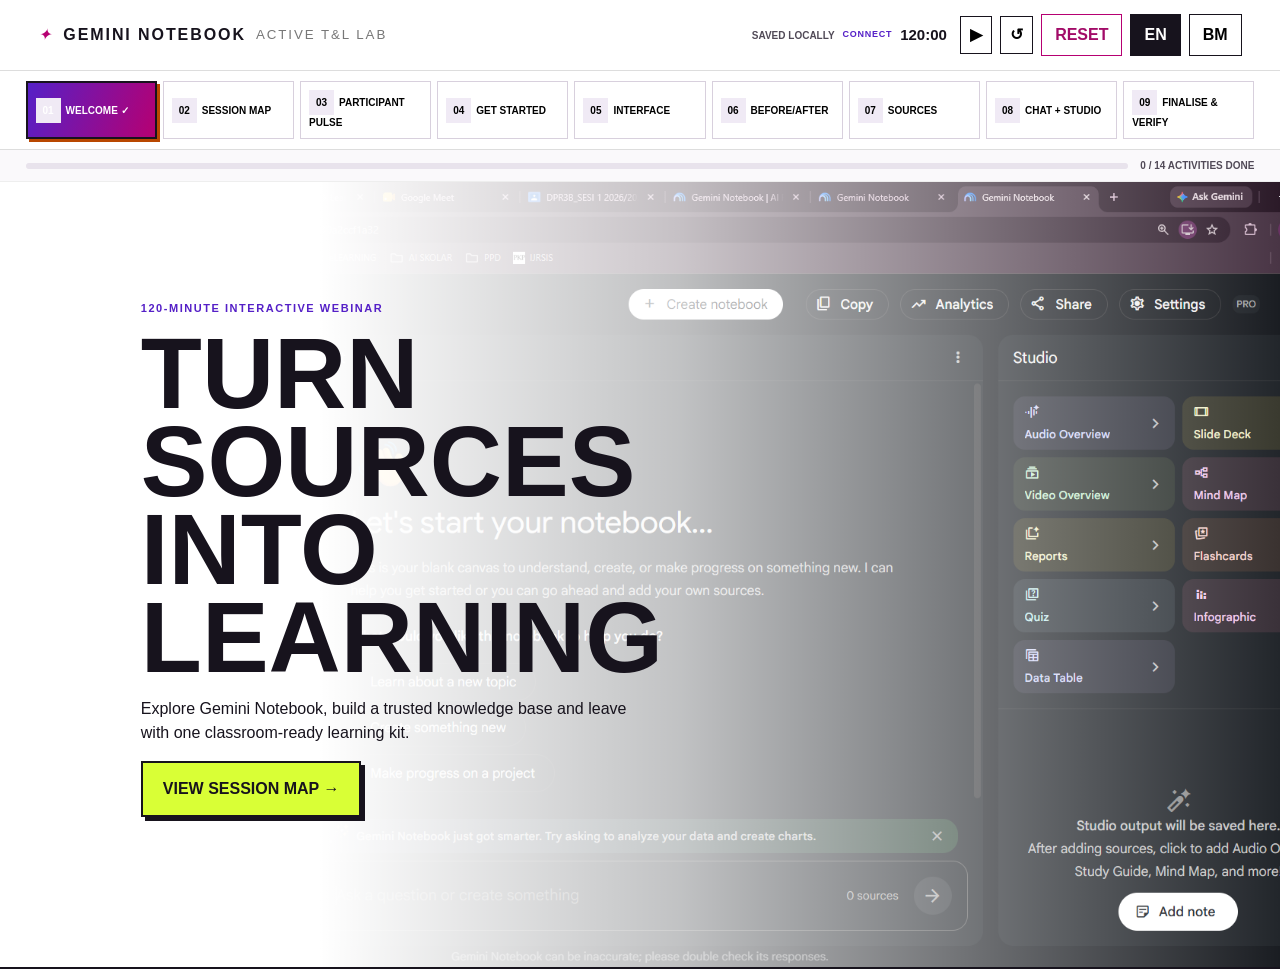
==== commit 5dd6ae56: "Add files via upload" ====
--- a/index.html
+++ b/index.html
@@ -35,7 +35,7 @@
   </style>
   <style>
     /* Phase 2: one-question participant pulse */
-    .stage[data-stage="4"]>.panel-image,.stage[data-stage="4"]>.interface-key,.stage[data-stage="4"]>.labels{display:none}.pulse-shell{max-width:920px;margin:auto;border:2px solid var(--ink);background:#fff;box-shadow:8px 8px 0 var(--ink)}
+    .stage[data-stage="2"]>.pulse-intro,.stage[data-stage="2"]>.pulse-grid,.stage[data-stage="2"]>.pulse-result{display:none}.stage[data-stage="4"]>.panel-image,.stage[data-stage="4"]>.interface-key,.stage[data-stage="4"]>.labels{display:none}.pulse-shell{max-width:920px;margin:auto;border:2px solid var(--ink);background:#fff;box-shadow:8px 8px 0 var(--ink)}
     .pulse-status{display:grid;grid-template-columns:1fr auto;gap:18px;align-items:center;padding:16px 20px;background:#18131e;color:#fff}.pulse-status small{color:var(--lime);font-weight:900;letter-spacing:.1em}.pulse-progress{height:8px;margin-top:9px;background:#494250;border-radius:8px;overflow:hidden}.pulse-progress b{display:block;height:100%;background:linear-gradient(90deg,var(--purple),var(--pink));transition:width .25s}.pulse-step{font-weight:900;white-space:nowrap}.pulse-screen{min-height:380px;padding:32px}.pulse-screen .question-no{margin-bottom:15px}.pulse-screen h3{max-width:720px;margin:0 0 22px;font-size:clamp(25px,4vw,42px);line-height:1.08}.pulse-screen>p{color:var(--muted);margin:-10px 0 22px}.pulse-choice-grid{display:grid;grid-template-columns:repeat(2,1fr);gap:10px}.pulse-choice{display:flex;align-items:center;gap:12px;min-height:66px;padding:13px 15px;border:2px solid var(--ink);background:#fff;text-align:left}.pulse-choice span{display:grid;place-items:center;flex:0 0 30px;height:30px;border:1px solid var(--ink);background:#f2ecf6;font-weight:900}.pulse-choice.selected{background:var(--lime);box-shadow:4px 4px 0 var(--ink);font-weight:900}.pulse-choice.selected span{background:var(--ink);color:#fff}.pulse-controls{display:flex;justify-content:space-between;gap:12px;padding:16px 20px;border-top:2px solid var(--ink);background:#f7f3f9}.pulse-controls button{padding:12px 18px;border:2px solid var(--ink);background:#fff;font-weight:900}.pulse-controls .primary{background:var(--lime)}.pulse-controls button:disabled{opacity:.35;cursor:not-allowed}.profile-card{padding:30px;background:linear-gradient(130deg,#f0e7ff,#fff 55%,#ecffbd)}.profile-badge{display:inline-block;padding:8px 12px;border:2px solid var(--ink);background:var(--pink);color:#fff;font-weight:950;letter-spacing:.08em}.profile-card h3{margin:14px 0 8px;font-size:clamp(32px,5vw,58px)}.profile-summary{display:grid;grid-template-columns:repeat(2,1fr);gap:8px;margin-top:22px}.profile-summary div{padding:12px;border:1px solid var(--ink);background:#fff}.profile-summary small{display:block;color:var(--purple);font-weight:900;margin-bottom:4px}.profile-actions{display:flex;gap:10px;margin-top:20px}.profile-actions button{padding:11px 15px;border:2px solid var(--ink);background:#fff;font-weight:900}
     /* Phase 3: dual-mode interface infographic */
     .interface-modes{display:flex;gap:8px;margin-bottom:14px;padding:8px;border:2px solid var(--ink);background:#f3eef6}.interface-modes button{flex:1;padding:13px;border:2px solid transparent;background:#fff;font-weight:900}.interface-modes button.active{border-color:var(--ink);background:var(--lime);box-shadow:3px 3px 0 var(--ink)}.interface-stage{position:relative;border:2px solid var(--ink);overflow:hidden;background:#14171b}.interface-stage img{display:block;width:100%;height:auto}.shot-callout{position:absolute;z-index:4;display:flex;align-items:center;gap:5px;transform:translate(-50%,-50%);padding:6px 8px;border:2px solid #fff;border-radius:4px;background:var(--purple);color:#fff;box-shadow:0 4px 13px #0009;font-size:clamp(7px,.8vw,11px);font-weight:950;white-space:nowrap}.shot-callout b{display:grid;place-items:center;min-width:22px;height:22px;padding:0 4px;background:#fff;color:var(--ink)}.shot-callout.panel-0,.shot-callout.button-0,.shot-callout.button-1{background:#237bdc}.shot-callout.panel-1,.shot-callout.button-2,.shot-callout.button-3,.shot-callout.button-4,.shot-callout.button-5{background:#6d36e8}.shot-callout.panel-2,.shot-callout.button-6{background:#ff6b18}.shot-callout.panel-3,.shot-callout.button-7{background:#1c8b65}.shot-callout:hover,.shot-callout.active{z-index:8;transform:translate(-50%,-57%) scale(1.06);box-shadow:0 7px 18px #000b}.mode-key{display:flex;justify-content:space-between;gap:12px;padding:11px 14px;background:#18131e;color:#fff;font-size:11px}.mode-key b{color:var(--lime)}.interface-details{display:grid;grid-template-columns:repeat(4,1fr);gap:10px;margin-top:12px}.interface-details.buttons-mode{grid-template-columns:repeat(2,1fr)}.interface-detail{padding:15px;border:2px solid var(--ink);background:#fff}.interface-detail.active{background:#ecffbd;box-shadow:4px 4px 0 var(--ink)}.interface-detail>span{color:var(--purple);font-weight:950}.interface-detail h3{margin:7px 0}.interface-detail p{margin:0;color:var(--muted);font-size:13px;line-height:1.45}
@@ -51,14 +51,14 @@
   <nav class="nav" id="nav"></nav>
   <div class="progresswrap"><div class="progressbar" id="stageProgress" role="progressbar" aria-label="Webinar stage progress" aria-valuemin="1" aria-valuemax="9" aria-valuenow="1"><b id="stageFill"></b></div><span id="taskLabel" role="status">0 / 0 ACTIVITIES DONE</span></div>
   <main id="mainContent" tabindex="-1">
-    <section class="stage active hero" data-stage="0"><div class="hero-copy"><p class="kicker">120-MINUTE INTERACTIVE WEBINAR</p><h1 data-en="TURN SOURCES INTO LEARNING" data-bm="UBAH SUMBER MENJADI PEMBELAJARAN">TURN SOURCES INTO LEARNING</h1><p data-en="Explore Gemini Notebook, build a trusted knowledge base and leave with one classroom-ready learning kit." data-bm="Terokai Gemini Notebook, bina pangkalan pengetahuan yang dipercayai dan hasilkan satu kit pembelajaran sedia digunakan.">Explore Gemini Notebook, build a trusted knowledge base and leave with one classroom-ready learning kit.</p><button onclick="go(1)" data-en="MAP →" data-bm="AGENDA →">MAP →</button></div></section>
+    <section class="stage active hero" data-stage="0"><div class="hero-copy"><p class="kicker">120-MINUTE INTERACTIVE WEBINAR</p><h1 data-en="TURN SOURCES INTO LEARNING" data-bm="UBAH SUMBER MENJADI PEMBELAJARAN">TURN SOURCES INTO LEARNING</h1><p data-en="Explore Gemini Notebook, build a trusted knowledge base and leave with one classroom-ready learning kit." data-bm="Terokai Gemini Notebook, bina pangkalan pengetahuan yang dipercayai dan hasilkan satu kit pembelajaran sedia digunakan.">Explore Gemini Notebook, build a trusted knowledge base and leave with one classroom-ready learning kit.</p><button onclick="go(1)" data-en="VIEW SESSION MAP →" data-bm="LIHAT AGENDA WEBINAR →">VIEW SESSION MAP →</button></div></section>
     <section class="stage" data-stage="1"><div class="head"><span>02</span><div><p class="kicker">WEBINAR ROADMAP</p><h2 data-en="OUR 120-MINUTE JOURNEY" data-bm="AGENDA PERJALANAN WEBINAR 120 MINIT">OUR 120-MINUTE JOURNEY</h2></div></div><div class="phase-grid"><article><b>01</b><small>0–15 MIN</small><h3 data-en="CONNECT" data-bm="PENGENALAN">CONNECT</h3><p data-en="Welcome, outcomes and participant pulse" data-bm="Selamat datang, objektif webinar dan tinjauan peserta">Welcome, outcomes and participant pulse</p></article><article><b>02</b><small>15–50 MIN</small><h3 data-en="UNDERSTAND" data-bm="PENEROKAAN">UNDERSTAND</h3><p data-en="Gemini Notebook, setup, 3-panel tour and a before/after example" data-bm="Pengenalan Gemini Notebook, persediaan, jelajah tiga panel dan contoh transformasi">Gemini Notebook, setup, 3-panel tour and a before/after example</p></article><article><b>03</b><small>50–105 MIN</small><h3 data-en="CREATE" data-bm="AKTIVITI AMALI">CREATE</h3><p data-en="Sources, Chat, citations and Studio sprint" data-bm="Aktiviti hands-on menggunakan Sources, Chat, sitasi dan Studio">Sources, Chat, citations and Studio sprint</p></article><article><b>04</b><small>105–120 MIN</small><h3 data-en="VERIFY & SHARE" data-bm="SEMAK & KONGSI">VERIFY & SHARE</h3><p data-en="Quality check, showcase and exit ticket" data-bm="Semakan kualiti, perkongsian dan tiket keluar">Quality check, showcase and exit ticket</p></article></div><div class="footer-nav"><button onclick="go(0)">← BACK</button><button onclick="go(2)">NEXT →</button></div></section>
-    <section class="stage" data-stage="2"><div class="head"><span>03</span><div><p class="kicker">PARTICIPANT PROFILE + PULSE • 11 QUICK ITEMS • 7 MINUTES</p><h2 data-en="LET US KNOW YOUR STARTING POINT" data-bm="KENALI LATAR BELAKANG PESERTA">LET US KNOW YOUR STARTING POINT</h2><p data-en="Complete four quick profile items, then answer seven Participant Pulse questions. Your responses help the facilitator adjust the demonstration and hands-on support." data-bm="Lengkapkan empat maklumat profil ringkas, kemudian jawab tujuh soalan tinjauan. Respons anda membantu fasilitator menyesuaikan demonstrasi dan sokongan aktiviti hands-on.">Complete four quick profile items, then answer seven Participant Pulse questions. Your responses help the facilitator adjust the demonstration and hands-on support.</p></div></div><div class="footer-nav"><button onclick="go(1)">← BACK</button><button onclick="go(3)">NEXT →</button></div></section>
+    <section class="stage" data-stage="2"><div class="head"><span>03</span><div><p class="kicker">PARTICIPANT PROFILE + PULSE • 11 QUICK ITEMS • 7 MINUTES</p><h2 data-en="LET US KNOW YOUR STARTING POINT" data-bm="KENALI LATAR BELAKANG PESERTA">LET US KNOW YOUR STARTING POINT</h2><p data-en="Complete four quick profile items, then answer seven Participant Pulse questions. Your responses help the facilitator adjust the demonstration and hands-on support." data-bm="Lengkapkan empat maklumat profil ringkas, kemudian jawab tujuh soalan tinjauan. Respons anda membantu fasilitator menyesuaikan demonstrasi dan sokongan aktiviti hands-on.">Complete four quick profile items, then answer seven Participant Pulse questions. Your responses help the facilitator adjust the demonstration and hands-on support.</p></div></div><div class="pulse-intro"><p><b data-en="Quick pulse—not a test." data-bm="Tinjauan ringkas—bukan ujian.">Quick pulse—not a test.</b><br><span data-en="Answer based on your current experience and intended classroom use." data-bm="Jawab berdasarkan pengalaman semasa dan penggunaan yang dirancang dalam kelas.">Answer based on your current experience and intended classroom use.</span></p><div class="pulse-count"><span id="pulseDone">0</span>/7 <span data-en="ANSWERED" data-bm="DIJAWAB">ANSWERED</span></div></div><div class="pulse-grid enhanced" id="pulse"><article data-question="experience"><span class="question-no">01</span><h3 data-en="How familiar are you with Gemini Notebook?" data-bm="Sejauh manakah anda mengenali Gemini Notebook?">How familiar are you with Gemini Notebook?</h3><div class="pulse-options"><button data-en="Never used it" data-bm="Belum pernah menggunakannya">Never used it</button><button data-en="Explored once or twice" data-bm="Pernah mencuba sekali atau dua kali">Explored once or twice</button><button data-en="Use it occasionally" data-bm="Menggunakannya sekali-sekala">Use it occasionally</button><button data-en="Use it regularly" data-bm="Menggunakannya dengan kerap">Use it regularly</button></div></article><article data-question="confidence"><span class="question-no">02</span><h3 data-en="How confident are you in using AI for T&L?" data-bm="Sejauh manakah anda yakin menggunakan AI untuk PdP?">How confident are you in using AI for T&amp;L?</h3><div class="pulse-options"><button data-en="I need step-by-step guidance" data-bm="Memerlukan panduan langkah demi langkah">I need step-by-step guidance</button><button data-en="I can try with examples" data-bm="Boleh mencuba dengan contoh">I can try with examples</button><button data-en="I can work independently" data-bm="Boleh menggunakannya secara kendiri">I can work independently</button><button data-en="I can guide colleagues" data-bm="Boleh membimbing rakan sekerja">I can guide colleagues</button></div></article><article data-question="purpose"><span class="question-no">03</span><h3 data-en="What do you most want to create today?" data-bm="Apakah yang paling ingin anda hasilkan hari ini?">What do you most want to create today?</h3><div class="pulse-options"><button data-en="Lesson materials" data-bm="Bahan pengajaran">Lesson materials</button><button data-en="Student activities" data-bm="Aktiviti pelajar">Student activities</button><button data-en="Assessment resources" data-bm="Sumber pentaksiran">Assessment resources</button><button data-en="Revision resources" data-bm="Sumber ulang kaji">Revision resources</button></div></article><article data-question="source"><span class="question-no">04</span><h3 data-en="Which source will you most likely use?" data-bm="Sumber manakah yang paling mungkin anda gunakan?">Which source will you most likely use?</h3><div class="pulse-options"><button data-en="Course notes or slides" data-bm="Nota atau slaid kursus">Course notes or slides</button><button data-en="Rubric or curriculum" data-bm="Rubrik atau kurikulum">Rubric or curriculum</button><button data-en="Website or YouTube" data-bm="Laman web atau YouTube">Website or YouTube</button><button data-en="Research articles" data-bm="Artikel penyelidikan">Research articles</button></div></article><article data-question="department"><span class="question-no">05</span><h3 data-en="Which teaching field best represents you?" data-bm="Bidang pengajaran manakah yang paling mewakili anda?">Which teaching field best represents you?</h3><div class="pulse-options"><button data-en="Engineering & Technology" data-bm="Kejuruteraan & Teknologi">Engineering &amp; Technology</button><button data-en="Commerce & Entrepreneurship" data-bm="Perdagangan & Keusahawanan">Commerce &amp; Entrepreneurship</button><button data-en="Hospitality, Tourism & Design" data-bm="Hospitaliti, Pelancongan & Reka Bentuk">Hospitality, Tourism &amp; Design</button><button data-en="General Studies & Languages" data-bm="Pengajian Am & Bahasa">General Studies &amp; Languages</button><button data-en="Other field" data-bm="Bidang lain">Other field</button></div></article></div><div class="pulse-result" id="pulseResult"><b data-en="YOUR STARTING PROFILE:" data-bm="PROFIL PESERTA ANDA:">YOUR STARTING PROFILE:</b> <span data-en="Answer all seven questions to complete your participant pulse." data-bm="Jawab ketujuh-tujuh soalan untuk melengkapkan tinjauan peserta.">Answer all five questions to complete your participant pulse.</span></div><div class="footer-nav"><button onclick="go(1)">← BACK</button><button onclick="go(3)">NEXT →</button></div></section>
     <section class="stage" data-stage="3"><div class="head"><span>04</span><div><p class="kicker">GET READY • 10 MINUTES</p><h2 data-en="CREATE YOUR FIRST NOTEBOOK" data-bm="CIPTA NOTEBOOK PERTAMA ANDA">CREATE YOUR FIRST NOTEBOOK</h2><p data-en="Understand the platform, then complete the setup steps." data-bm="Fahami platform, kemudian lengkapkan langkah persediaan.">Understand the platform, then complete the setup steps.</p></div></div><div class="intro"><small>WHY GEMINI NOTEBOOK?</small><h3 data-en="Your source-grounded AI learning partner" data-bm="Rakan AI yang menggunakan sumber anda sendiri">Your source-grounded AI learning partner</h3><p data-en="Gemini Notebook helps lecturers understand, organise and transform their own trusted materials into teaching and learning resources." data-bm="Gemini Notebook membantu pensyarah memahami, menyusun dan mengubah bahan rujukan yang mereka pilih menjadi sumber pengajaran dan pembelajaran.">Gemini Notebook helps lecturers understand, organise and transform their own trusted materials into teaching and learning resources.</p><div class="benefits"><article><b>01</b><h4>Direct source control</h4><p>You decide which documents form the knowledge base.</p></article><article><b>02</b><h4>Reduced hallucinations</h4><p>Grounding reduces unsupported information, but checking remains essential.</p></article><article><b>03</b><h4>Personalised learning</h4><p>Outputs follow your course, level and content.</p></article><article><b>04</b><h4>Faster synthesis</h4><p>Summarise and compare multiple materials quickly.</p></article><article><b>05</b><h4>Traceable answers</h4><p>Citations show where information came from.</p></article></div></div><section class="limits-guide" id="limitsGuide"><header><div><small data-en="GENERATION & CAPACITY GUIDE" data-bm="PANDUAN PENJANAAN & KAPASITI">GENERATION & CAPACITY GUIDE</small><h3 data-en="Know what is stored and what is generated" data-bm="Kenali apa yang disimpan dan apa yang dijana">Know what is stored and what is generated</h3></div><span class="verified" data-en="VERIFIED 24 AUGUST 2026" data-bm="DIKEMAS KINI 24 OGOS 2026">VERIFIED 24 AUGUST 2026</span></header><div class="quota-explain"><article><h4 data-en="CAPACITY ≠ DAILY QUOTA" data-bm="KAPASITI ≠ KUOTA HARIAN">CAPACITY ≠ DAILY QUOTA</h4><p data-en="Capacity is how many notebooks and sources you can keep. It does not reset each day." data-bm="Kapasiti ialah jumlah notebook dan sumber yang boleh disimpan. Ia tidak ditetapkan semula setiap hari.">Capacity is how many notebooks and sources you can keep. It does not reset each day.</p></article><article><h4 data-en="GENERATION QUOTA" data-bm="KUOTA PENJANAAN">GENERATION QUOTA</h4><p data-en="This is how many chats or Studio outputs you can create. Daily quotas reset after 24 hours; monthly quotas after 30 days." data-bm="Ini ialah bilangan respons Chat atau hasil Studio yang boleh dijana. Kuota harian ditetapkan semula selepas 24 jam; kuota bulanan selepas 30 hari.">This is how many chats or Studio outputs you can create. Daily quotas reset after 24 hours; monthly quotas after 30 days.</p></article></div><div class="plan-tabs" id="planTabs" aria-label="Select account plan"></div><div class="limit-summary" id="limitSummary"></div><div class="output-guide"><div class="output-table"><div class="output-row heading"><b data-en="OUTPUT" data-bm="HASIL">OUTPUT</b><b data-en="PLAN LIMIT" data-bm="HAD PELAN">PLAN LIMIT</b><b data-en="GENERATED IN" data-bm="DIJANA DI">GENERATED IN</b><b data-en="TEACHING USE" data-bm="KEGUNAAN PdP">TEACHING USE</b></div><div id="limits"></div></div></div><div class="limits-foot"><b data-en="Important:" data-bm="Penting:">Important:</b> <span data-en="Limits differ by account or plan and are subject to change. A qualifying Workspace for Education licence may provide different access; check the badge beside your profile and confirm with your institution." data-bm="Had berbeza mengikut akaun atau pelan dan tertakluk kepada perubahan. Lesen Workspace for Education yang layak mungkin memberi akses berbeza; semak lencana di sebelah profil dan sahkan dengan institusi anda.">Limits differ by account or plan and are subject to change. A qualifying Workspace for Education licence may provide different access; check the badge beside your profile and confirm with your institution.</span> <a href="https://support.google.com/gemininotebook/answer/16213268" target="_blank" data-en="OFFICIAL GOOGLE LIMITS ↗" data-bm="HAD RASMI GOOGLE ↗">OFFICIAL GOOGLE LIMITS ↗</a></div></section><div class="steps"><article><span>1</span><div><h3>Open the platform</h3><p>Sign in at notebook.google.</p><a class="linkbtn" href="https://notebook.google/" target="_blank">OPEN GEMINI NOTEBOOK ↗</a></div></article><article><span>2</span><div><h3>Create a new notebook</h3><p>Click + Create new or the Create new notebook card.</p></div></article></div><div class="preview"><div class="preview-tabs" id="previewTabs"></div><figure style="margin:0"><img id="previewImg" alt="Gemini Notebook preview"><figcaption id="previewCaption"></figcaption></figure></div><div class="footer-nav"><button onclick="go(2)">← BACK</button><button onclick="go(4)">NEXT →</button></div></section>
     <section class="stage" data-stage="4"><div class="head"><span>05</span><div><p class="kicker">CLICKABLE INFOGRAPHIC</p><h2 data-en="MEET THE 3-PANEL WORKSPACE" data-bm="KENALI RUANG KERJA 3 PANEL">MEET THE 3-PANEL WORKSPACE</h2><p data-en="Click a coloured label on the screenshot to connect the actual interface area with its explanation below." data-bm="Klik label berwarna pada tangkap layar untuk menghubungkan bahagian antara muka sebenar dengan penerangan di bawah.">Click a coloured label on the screenshot to connect the actual interface area with its explanation below.</p></div></div><div class="panel-image"><img src="assets/notebook-interface.png" alt="Gemini Notebook three-panel interface"><button class="interface-callout callout-sources" data-panel="0"><b>01</b><span data-en="SOURCES PANEL" data-bm="PANEL SOURCES">SOURCES PANEL</span></button><button class="interface-callout callout-chat" data-panel="1"><b>02</b><span data-en="CHAT PANEL" data-bm="PANEL CHAT">CHAT PANEL</span></button><button class="interface-callout callout-studio" data-panel="2"><b>03</b><span data-en="STUDIO PANEL" data-bm="PANEL STUDIO">STUDIO PANEL</span></button><button class="interface-callout callout-tools" data-panel="3"><b>04</b><span data-en="TOP CONTROLS" data-bm="TOP CONTROLS">TOP CONTROLS</span></button></div><div class="interface-key"><b data-en="HOW TO READ IT:" data-bm="CARA MEMBACANYA:">HOW TO READ IT:</b><span data-en="Sources control what Gemini knows → Chat controls what you ask → Studio controls what you produce." data-bm="Sources menentukan bahan rujukan → Chat ialah ruang untuk bertanya → Studio menghasilkan bahan baharu.">Sources control what Gemini knows → Chat controls what you ask → Studio controls what you produce.</span></div><div class="labels" id="panelLabels"><article><b data-en="01 SOURCES — COLLECT" data-bm="01 SOURCES — KUMPUL SUMBER">01 SOURCES — COLLECT</b><dl><dt>WHAT / APA</dt><dd data-en="The notebook knowledge base." data-bm="Semua sumber rujukan untuk notebook anda.">The notebook knowledge base.</dd><dt>HOW / CARA</dt><dd data-en="Add files, websites, Drive materials or web research." data-bm="Tambah fail, laman web, bahan Drive atau carian web.">Add files, websites, Drive materials or web research.</dd><dt>FUNCTION / FUNGSI</dt><dd data-en="Grounds all answers and generated outputs." data-bm="Digunakan sebagai rujukan utama untuk jawapan dan bahan yang dijana.">Grounds all answers and generated outputs.</dd><dt>FEATURES / CIRI</dt><dd>Add Sources • Web • Fast Research • Source selection</dd></dl></article><article><b data-en="02 CHAT — QUESTION" data-bm="02 CHAT — TANYA">02 CHAT — QUESTION</b><dl><dt>WHAT / APA</dt><dd data-en="The source-grounded conversation space." data-bm="Ruang untuk bertanya berdasarkan sumber yang dipilih.">The source-grounded conversation space.</dd><dt>HOW / CARA</dt><dd data-en="Ask questions, compare information and open citations." data-bm="Tanya soalan, bandingkan maklumat dan buka sitasi.">Ask questions, compare information and open citations.</dd><dt>FUNCTION / FUNGSI</dt><dd data-en="Helps you understand, analyse and develop ideas." data-bm="Membantu anda memahami kandungan dan mengembangkan idea.">Helps you understand, analyse and develop ideas.</dd><dt>FEATURES / CIRI</dt><dd>Suggested prompts • Citations • Notes • Follow-up</dd></dl></article><article><b data-en="03 STUDIO — CREATE" data-bm="03 STUDIO — HASILKAN">03 STUDIO — CREATE</b><dl><dt>WHAT / APA</dt><dd data-en="The learning-resource production space." data-bm="Ruang untuk menghasilkan bahan pembelajaran.">The learning-resource production space.</dd><dt>HOW / CARA</dt><dd data-en="Choose an output after selecting the relevant sources." data-bm="Pilih output selepas menentukan sumber yang hendak digunakan.">Choose an output after selecting the relevant sources.</dd><dt>FUNCTION / FUNGSI</dt><dd data-en="Transforms source content into reusable learning materials." data-bm="Menghasilkan bahan pembelajaran daripada sumber yang dipilih.">Transforms source content into reusable learning materials.</dd><dt>FEATURES / CIRI</dt><dd>Audio • Video • Slides • Mind Map • Reports • Flashcards • Quiz • Infographic • Data Table</dd></dl></article><article><b data-en="04 TOP CONTROLS — MANAGE" data-bm="04 TOP CONTROLS — URUS NOTEBOOK">04 TOP CONTROLS — MANAGE</b><dl><dt>WHAT / APA</dt><dd data-en="Notebook-level management controls." data-bm="Butang untuk mengurus notebook.">Notebook-level management controls.</dd><dt>HOW / CARA</dt><dd data-en="Use the buttons above the three panels." data-bm="Gunakan butang yang terdapat di bahagian atas skrin.">Use the buttons above the three panels.</dd><dt>FUNCTION / FUNGSI</dt><dd data-en="Manages ownership, access, settings and performance." data-bm="Urus salinan, perkongsian, tetapan dan analitik notebook.">Manages ownership, access, settings and performance.</dd><dt>FEATURES / CIRI</dt><dd>Create notebook • Copy • Analytics • Share • Settings</dd></dl></article></div><div class="footer-nav"><button onclick="go(3)">← BACK</button><button onclick="go(5)">NEXT →</button></div></section>
     <section class="stage" data-stage="5"><div class="head"><span>06</span><div><p class="kicker" data-en="SEE THE TRANSFORMATION" data-bm="LIHAT TRANSFORMASI">SEE THE TRANSFORMATION</p><h2 data-en="FROM COURSE SOURCE TO CLASSROOM-READY KIT" data-bm="DARIPADA SUMBER KURSUS KEPADA KIT SEDIA DIGUNAKAN">FROM COURSE SOURCE TO CLASSROOM-READY KIT</h2><p data-en="A real DUE30022 example by Madam Julie: the same Enquiries &amp; Complaints source was transformed into two practical teaching outputs with Gemini Notebook." data-bm="Contoh sebenar DUE30022 oleh Madam Julie: sumber Enquiries &amp; Complaints yang sama diubah menjadi dua hasil pengajaran praktikal menggunakan Gemini Notebook.">A real DUE30022 example by Madam Julie: the same Enquiries &amp; Complaints source was transformed into two practical teaching outputs with Gemini Notebook.</p></div></div><div class="evidence-flow"><article class="evidence-card before"><header><small data-en="BEFORE · ORIGINAL COURSE SOURCE" data-bm="SEBELUM · SUMBER KURSUS ASAL">BEFORE · ORIGINAL COURSE SOURCE</small><h3>DUE30022: Enquiries &amp; Complaints</h3><p data-en="30-slide PDF used as the trusted knowledge source" data-bm="PDF 30 slaid digunakan sebagai sumber pengetahuan yang dipercayai">30-slide PDF used as the trusted knowledge source</p></header><figure class="evidence-media"><img src="assets/transformation/original-source.png" alt="Cover preview of the original DUE30022 Enquiries and Complaints course source" data-alt-en="Cover preview of the original DUE30022 Enquiries and Complaints course source" data-alt-bm="Pratonton muka hadapan sumber kursus asal DUE30022 Enquiries and Complaints"></figure><div class="evidence-body"><h4 data-en="What the source contains" data-bm="Kandungan sumber asal">What the source contains</h4><ul><li data-en="CLO 3 and topic objectives for enquiries and complaints" data-bm="CLO 3 dan objektif topik bagi pertanyaan dan aduan">CLO 3 and topic objectives for enquiries and complaints</li><li data-en="Open and closed questions, enquiry language and complaint handling" data-bm="Soalan terbuka dan tertutup, bahasa pertanyaan dan pengendalian aduan">Open and closed questions, enquiry language and complaint handling</li><li data-en="Content explanations, examples, videos and short-response activities" data-bm="Penerangan kandungan, contoh, video dan aktiviti respons ringkas">Content explanations, examples, videos and short-response activities</li></ul></div><div class="evidence-actions"><a href="resources/due30022-original-enquiries-complaints.pdf" target="_blank" rel="noopener" data-en="OPEN ORIGINAL PDF ↗" data-bm="BUKA PDF ASAL ↗">OPEN ORIGINAL PDF ↗</a></div></article><div class="evidence-arrow" aria-hidden="true">→</div><section class="evidence-card after"><header><small data-en="AFTER · TWO GEMINI NOTEBOOK OUTPUTS" data-bm="SELEPAS · DUA HASIL GEMINI NOTEBOOK">AFTER · TWO GEMINI NOTEBOOK OUTPUTS</small><h3 data-en="A reusable active-learning package" data-bm="Pakej pembelajaran aktif yang boleh digunakan semula">A reusable active-learning package</h3><p data-en="The source is reorganised for student participation, practice and checking." data-bm="Sumber disusun semula untuk penyertaan, latihan dan semakan pelajar.">The source is reorganised for student participation, practice and checking.</p></header><div class="output-pair"><article class="evidence-card"><header><small data-en="OUTPUT 01 · PRINTABLE PDF" data-bm="HASIL 01 · PDF BOLEH CETAK">OUTPUT 01 · PRINTABLE PDF</small><h3 data-en="F2F Active-Learning Handout" data-bm="Bahan Edaran Pembelajaran Aktif Bersemuka">F2F Active-Learning Handout</h3><p data-en="4 pages · lecturer directions + student worksheets" data-bm="4 halaman · panduan pensyarah + lembaran kerja pelajar">4 pages · lecturer directions + student worksheets</p></header><figure class="evidence-media"><img src="assets/transformation/f2f-handout.png" alt="Four-page preview of the generated DUE30022 face-to-face active-learning handout" data-alt-en="Four-page preview of the generated DUE30022 face-to-face active-learning handout" data-alt-bm="Pratonton empat halaman bahan edaran pembelajaran aktif bersemuka DUE30022 yang dijana"></figure><div class="evidence-body"><ul><li data-en="A timed 2-hour class session plan aligned to CLO 3" data-bm="Pelan sesi kelas selama 2 jam dengan peruntukan masa yang sejajar dengan CLO 3">A timed 2-hour class session plan aligned to CLO 3</li><li data-en="Buyer and vendor cards for Speed-Enquiry networking" data-bm="Kad pembeli dan penjual bagi aktiviti Speed-Enquiry">Buyer and vendor cards for Speed-Enquiry networking</li><li data-en="Language toolkit, email critique and complaint role-play cards" data-bm="Panduan bahasa, aktiviti menilai e-mel dan kad lakon peranan aduan">Language toolkit, email critique and complaint role-play cards</li><li data-en="Teacher checklist and student exit ticket" data-bm="Senarai semak pensyarah dan tiket keluar pelajar">Teacher checklist and student exit ticket</li></ul></div><div class="evidence-actions"><a href="resources/due30022-f2f-active-learning-handout.pdf" target="_blank" rel="noopener" data-en="OPEN HANDOUT ↗" data-bm="BUKA BAHAN EDARAN ↗">OPEN HANDOUT ↗</a></div></article><article class="evidence-card"><header><small data-en="OUTPUT 02 · CLASS SLIDE DECK" data-bm="HASIL 02 · DEK SLAID UNTUK KELAS">OUTPUT 02 · CLASS SLIDE DECK</small><h3>Mastering Enquiries &amp; Complaints</h3><p data-en="13 slides · visual facilitation sequence" data-bm="13 slaid · urutan pengajaran visual">13 slides · visual facilitation sequence</p></header><figure class="evidence-media"><img src="assets/transformation/class-slides.png" alt="Thirteen-slide preview of the generated Mastering Enquiries and Complaints class deck" data-alt-en="Thirteen-slide preview of the generated Mastering Enquiries and Complaints class deck" data-alt-bm="Pratonton 13 slaid dek kelas Mastering Enquiries and Complaints yang dijana"></figure><div class="evidence-body"><ul><li data-en="Mystery Box hook and Speed-Enquiry activity" data-bm="Aktiviti pencetus Mystery Box dan Speed-Enquiry">Mystery Box hook and Speed-Enquiry activity</li><li data-en="Question matrix and anatomy of an enquiry" data-bm="Matriks soalan dan struktur sesuatu pertanyaan">Question matrix and anatomy of an enquiry</li><li data-en="Complaint Resolution Engine and behavioural guidance" data-bm="Model Penyelesaian Aduan dan panduan tingkah laku">Complaint Resolution Engine and behavioural guidance</li><li data-en="Final role-play assessment and reflective exit ticket" data-bm="Pentaksiran lakon peranan akhir dan tiket keluar reflektif">Final role-play assessment and reflective exit ticket</li></ul></div><div class="evidence-actions"><a href="resources/mastering-enquiries-complaints-class-slides.pptx" download data-en="DOWNLOAD CLASS SLIDES ↓" data-bm="MUAT TURUN SLAID KELAS ↓">DOWNLOAD CLASS SLIDES ↓</a></div></article></div></section></div><div class="transformation-summary" aria-label="Transformation summary"><article><b>1 → 2</b><span data-en="One trusted source, two teaching outputs" data-bm="Satu sumber yang dipercayai, dua hasil pengajaran">One trusted source, two teaching outputs</span></article><article><b>30</b><span data-en="source slides grounded the transformation" data-bm="slaid sumber menjadi asas transformasi">source slides grounded the transformation</span></article><article><b>5</b><span data-en="timed active-learning segments in the handout" data-bm="segmen pembelajaran aktif dengan peruntukan masa dalam bahan edaran">timed active-learning segments in the handout</span></article><article><b data-en="VERIFY" data-bm="SEMAK">VERIFY</b><span data-en="Lecturer judgement remains the final quality check" data-bm="Pertimbangan pensyarah kekal sebagai semakan kualiti akhir">Lecturer judgement remains the final quality check</span></article></div><div class="evidence-note" data-en="This is an authentic demonstration from Madam Julie's DUE30022 materials. Gemini Notebook accelerated the redesign; the lecturer still reviews language, factual accuracy, source alignment, timing and suitability before classroom use." data-bm="Ini ialah demonstrasi sebenar daripada bahan DUE30022 Madam Julie. Gemini Notebook mempercepat reka bentuk semula; pensyarah masih menyemak bahasa, ketepatan fakta, penjajaran sumber, masa dan kesesuaian sebelum digunakan dalam kelas.">This is an authentic demonstration from Madam Julie's DUE30022 materials. Gemini Notebook accelerated the redesign; the lecturer still reviews language, factual accuracy, source alignment, timing and suitability before classroom use.</div><div class="footer-nav"><button onclick="go(4)">← BACK</button><button onclick="go(6)">NEXT →</button></div></section>
     <section class="stage" data-stage="6"><div class="head"><span>07</span><div><p class="kicker">HANDS-ON CHALLENGE</p><h2 data-en="SOURCES CHALLENGE" data-bm="CABARAN SUMBER">SOURCES CHALLENGE</h2><p>Build the trusted knowledge base Gemini Notebook will use.</p></div></div><div class="paste-guide"><div class="paste-title"><small>EXACTLY WHERE DOES THE PROMPT GO?</small><h3>Paste it into the message box at the bottom of the middle Chat panel</h3></div><div class="flow"><article><b>1</b><div><h4>Add sources</h4><p>Upload two trusted course materials.</p></div></article><article><b>2</b><div><h4>Activate sources</h4><p>Tick the required source checkboxes.</p></div></article><article><b>3</b><div><h4>Copy prompt</h4><p>Click COPY PROMPT below.</p></div></article><article><b>4</b><div><h4>Paste in Chat</h4><p>Use the message box at the bottom of the middle panel.</p></div></article><article><b>5</b><div><h4>Send & verify</h4><p>Click the arrow and open one citation.</p></div></article></div><div class="warning">Do not paste the prompt into Add Sources or Studio. Sources hold materials; Chat is where you give instructions.</div></div><div class="challenge"><div class="challenge-list"><button><span>01</span>Add two trusted course materials</button><button><span>02</span>Select sources for one real lesson</button><button><span>03</span>Open one source and inspect its summary</button><button><span>04</span>Check privacy, copyright and currency</button></div><div class="prompt"><small>✦ COPY-READY PROMPT</small><pre id="sourcePrompt">Review my selected course materials. Identify duplicated, outdated, missing or conflicting information. Recommend which sources should remain active for this lesson and explain why.</pre><button onclick="copyText('sourcePrompt',this)">COPY PROMPT</button></div></div><div class="footer-nav"><button onclick="go(5)">← BACK</button><button onclick="go(7)">NEXT →</button></div></section>
-    <section class="stage" data-stage="7"><div class="head"><span>08</span><div><p class="kicker">CREATE & QUESTION</p><h2>CHAT + STUDIO CHALLENGE</h2></div></div><div class="challenge-purpose"><article><b>1</b><h3 data-en="ASK IN CHAT" data-bm="TANYA DALAM CHAT">ASK IN CHAT</h3><p data-en="Paste the Chat prompt, send it and inspect the response." data-bm="Tampal prompt dalam Chat, hantar dan teliti respons.">Paste the Chat prompt, send it and inspect the response.</p></article><article><b>2</b><h3 data-en="CHOOSE A STUDIO OUTPUT" data-bm="PILIH OUTPUT STUDIO">CHOOSE A STUDIO OUTPUT</h3><p data-en="Select one of the nine output types shown below." data-bm="Pilih satu daripada sembilan jenis output di bawah.">Select one of the nine output types shown below.</p></article><article><b>3</b><h3 data-en="COPY THE SPECIFIC PROMPT" data-bm="SALIN PROMPT KHUSUS">COPY THE SPECIFIC PROMPT</h3><p data-en="Copy its prompt, customise the Studio output and verify the result." data-bm="Salin prompt tersebut, sesuaikan output Studio dan semak hasilnya.">Copy its prompt, customise the Studio output and verify the result.</p></article></div><div class="challenge-purpose"><article><b>1</b><h3 data-en="ASK IN CHAT" data-bm="TANYA DALAM CHAT">ASK IN CHAT</h3><p data-en="Paste the Chat prompt, send it and inspect the response." data-bm="Tampal prompt dalam Chat, hantar dan teliti respons.">Paste the Chat prompt, send it and inspect the response.</p></article><article><b>2</b><h3 data-en="CHOOSE A STUDIO OUTPUT" data-bm="PILIH OUTPUT STUDIO">CHOOSE A STUDIO OUTPUT</h3><p data-en="Select one of the nine output types shown below." data-bm="Pilih satu daripada sembilan jenis output di bawah.">Select one of the nine output types shown below.</p></article><article><b>3</b><h3 data-en="COPY THE SPECIFIC PROMPT" data-bm="SALIN PROMPT KHUSUS">COPY THE SPECIFIC PROMPT</h3><p data-en="Copy its prompt, customise the Studio output and verify the result." data-bm="Salin prompt tersebut, sesuaikan output Studio dan semak hasilnya.">Copy its prompt, customise the Studio output and verify the result.</p></article></div><div class="challenge"><div class="challenge-list"><button><span>01</span>Ask one factual question</button><button><span>02</span>Ask one higher-order question</button><button><span>03</span>Open at least one citation</button><button><span>04</span>Generate one Studio learning resource</button></div><div class="prompt"><small>✦ COPY-READY PROMPT</small><pre id="chatPrompt">Using only the selected sources, identify five essential concepts students must understand. Explain each for diploma students, cite the supporting source and identify one likely misconception.</pre><button onclick="copyText('chatPrompt',this)">COPY PROMPT</button></div></div><section class="template-lab"><header><div><small data-en="OUTPUT-SPECIFIC PROMPTS" data-bm="PROMPT MENGIKUT JENIS OUTPUT">OUTPUT-SPECIFIC PROMPTS</small><h3 data-en="Choose the output before you copy" data-bm="Pilih output sebelum menyalin prompt">Choose the output before you copy</h3></div><b id="templateCount">01 / 09</b></header><div class="template-grid"><nav class="template-menu" id="templateMenu" aria-label="Output prompt templates"><button type="button" class="active" data-template="0"><b>01</b> · Audio Overview</button><button type="button" data-template="1"><b>02</b> · Video Overview</button><button type="button" data-template="2"><b>03</b> · Slide Deck</button><button type="button" data-template="3"><b>04</b> · Infographic</button><button type="button" data-template="4"><b>05</b> · Mind Map</button><button type="button" data-template="5"><b>06</b> · Report / Study Guide</button><button type="button" data-template="6"><b>07</b> · Flashcards</button><button type="button" data-template="7"><b>08</b> · Quiz</button><button type="button" data-template="8"><b>09</b> · Data Table</button></nav><div class="template-preview"><div class="template-meta"><span data-en="PURPOSE DEFINED" data-bm="TUJUAN DITETAPKAN">PURPOSE DEFINED</span><span data-en="AUDIENCE + LENGTH" data-bm="KUMPULAN SASARAN + PANJANG">AUDIENCE + LENGTH</span><span data-en="VERIFICATION INCLUDED" data-bm="PENGESAHAN DISERTAKAN">VERIFICATION INCLUDED</span></div><pre id="outputPrompt">Create an Audio Overview using ONLY my selected Gemini Notebook sources.
+    <section class="stage" data-stage="7"><div class="head"><span>08</span><div><p class="kicker">CREATE & QUESTION</p><h2>CHAT + STUDIO CHALLENGE</h2></div></div><div class="challenge-purpose"><article><b>1</b><h3 data-en="ASK IN CHAT" data-bm="TANYA DALAM CHAT">ASK IN CHAT</h3><p data-en="Paste the Chat prompt, send it and inspect the response." data-bm="Tampal prompt dalam Chat, hantar dan teliti respons.">Paste the Chat prompt, send it and inspect the response.</p></article><article><b>2</b><h3 data-en="CHOOSE A STUDIO OUTPUT" data-bm="PILIH OUTPUT STUDIO">CHOOSE A STUDIO OUTPUT</h3><p data-en="Select one of the nine output types shown below." data-bm="Pilih satu daripada sembilan jenis output di bawah.">Select one of the nine output types shown below.</p></article><article><b>3</b><h3 data-en="COPY THE SPECIFIC PROMPT" data-bm="SALIN PROMPT KHUSUS">COPY THE SPECIFIC PROMPT</h3><p data-en="Copy its prompt, customise the Studio output and verify the result." data-bm="Salin prompt tersebut, sesuaikan output Studio dan semak hasilnya.">Copy its prompt, customise the Studio output and verify the result.</p></article></div><div class="challenge"><div class="challenge-list"><button><span>01</span>Ask one factual question</button><button><span>02</span>Ask one higher-order question</button><button><span>03</span>Open at least one citation</button><button><span>04</span>Generate one Studio learning resource</button></div><div class="prompt"><small>✦ COPY-READY PROMPT</small><pre id="chatPrompt">Using only the selected sources, identify five essential concepts students must understand. Explain each for diploma students, cite the supporting source and identify one likely misconception.</pre><button onclick="copyText('chatPrompt',this)">COPY PROMPT</button></div></div><section class="template-lab"><header><div><small data-en="OUTPUT-SPECIFIC PROMPTS" data-bm="PROMPT MENGIKUT JENIS OUTPUT">OUTPUT-SPECIFIC PROMPTS</small><h3 data-en="Choose the output before you copy" data-bm="Pilih output sebelum menyalin prompt">Choose the output before you copy</h3></div><b id="templateCount">01 / 09</b></header><div class="template-grid"><nav class="template-menu" id="templateMenu" aria-label="Output prompt templates"><button type="button" class="active" data-template="0"><b>01</b> · Audio Overview</button><button type="button" data-template="1"><b>02</b> · Video Overview</button><button type="button" data-template="2"><b>03</b> · Slide Deck</button><button type="button" data-template="3"><b>04</b> · Infographic</button><button type="button" data-template="4"><b>05</b> · Mind Map</button><button type="button" data-template="5"><b>06</b> · Report / Study Guide</button><button type="button" data-template="6"><b>07</b> · Flashcards</button><button type="button" data-template="7"><b>08</b> · Quiz</button><button type="button" data-template="8"><b>09</b> · Data Table</button></nav><div class="template-preview"><div class="template-meta"><span data-en="PURPOSE DEFINED" data-bm="TUJUAN DITETAPKAN">PURPOSE DEFINED</span><span data-en="AUDIENCE + LENGTH" data-bm="KUMPULAN SASARAN + PANJANG">AUDIENCE + LENGTH</span><span data-en="VERIFICATION INCLUDED" data-bm="PENGESAHAN DISERTAKAN">VERIFICATION INCLUDED</span></div><pre id="outputPrompt">Create an Audio Overview using ONLY my selected Gemini Notebook sources.
 
 PURPOSE
 Create an engaging revision or pre-class audio discussion.
@@ -94,13 +94,13 @@
       'Add Sources • Web • Fast Research • Source selection':'Tambah Sumber • Web • Penyelidikan Pantas • Pemilihan sumber','Suggested prompts • Citations • Notes • Follow-up':'Cadangan arahan • Sitasi • Nota • Soalan susulan','Audio • Video • Slides • Mind Map • Reports • Flashcards • Quiz • Infographic • Data Table':'Audio • Video • Slaid • Peta Minda • Laporan • Kad Imbas • Kuiz • Infografik • Jadual Data','Create notebook • Copy • Analytics • Share • Settings':'Cipta notebook • Salin • Analitik • Kongsi • Tetapan'
     });
     Object.assign(bmText,{
-      'ACTIVE T&L LAB':'MAKMAL PdP INTERAKTIF','WEBINAR ROADMAP':'AGENDA PERJALANAN WEBINAR','SESSION MAP':'AGENDA WEBINAR','PARTICIPANT PULSE':'TINJAUAN PESERTA','GET STARTED':'PERSEDIAAN','BEFORE/AFTER':'TRANSFORMASI','WELCOME':'SELAMAT','MAP':'AGENDA','PULSE':'TINJAUAN','START':'MULA','TRANSFORM':'TRANSFORMASI','FINALISE':'LENGKAP',
+      'ACTIVE T&L LAB':'MAKMAL PdP INTERAKTIF','WEBINAR ROADMAP':'AGENDA PERJALANAN WEBINAR','SESSION MAP':'AGENDA WEBINAR','PARTICIPANT PULSE':'TINJAUAN PESERTA','GET STARTED':'PERSEDIAAN','BEFORE/AFTER':'TRANSFORMASI',
       'WHAT / APA':'APA','HOW / CARA':'CARA','FUNCTION / FUNGSI':'FUNGSI','FEATURES / CIRI':'CIRI-CIRI','EXACTLY WHERE DOES THE PROMPT GO?':'DI MANA PROMPT PERLU DITAMPAL?','Paste it into the message box at the bottom of the middle Chat panel':'Tampal prompt dalam kotak mesej di bahagian bawah panel Chat','Add sources':'Add Sources','Activate sources':'Aktifkan sumber','Copy prompt':'Salin prompt','Paste in Chat':'Tampal dalam Chat','Send & verify':'Hantar dan semak','Do not paste the prompt into Add Sources or Studio. Sources hold materials; Chat is where you give instructions.':'Jangan tampal prompt di Add Sources atau Studio. Sources menyimpan bahan rujukan, manakala Chat ialah ruang untuk memberikan prompt.',
       'Add Sources • Web • Fast Research • Source selection':'Add Sources • Web • Fast Research • Source selection','Suggested prompts • Citations • Notes • Follow-up':'Suggested prompts • Citations • Notes • Follow-up','Audio • Video • Slides • Mind Map • Reports • Flashcards • Quiz • Infographic • Data Table':'Audio Overview • Video Overview • Slide Deck • Mind Map • Reports • Flashcards • Quiz • Infographic • Data Table','Create notebook • Copy • Analytics • Share • Settings':'Create notebook • Copy • Analytics • Share • Settings',
       'Slide Deck':'Slide Deck','Audio Overview':'Audio Overview','Video Overview':'Video Overview','Mind Map':'Mind Map','Flashcards':'Flashcards','Data Table':'Data Table','Study Guide / Report':'Study Guide / Report','Complete Learning Kit':'Complete Learning Kit','GENERATE PROMPT':'JANA PROMPT','DOWNLOAD PROMPT COLLECTION':'MUAT TURUN KOLEKSI PROMPT','I can create clear prompts aligned with my lesson learning outcomes.':'Saya boleh menghasilkan prompt yang jelas dan selaras dengan hasil pembelajaran.'
     });
     function translatePlainText(v){const walker=document.createTreeWalker(document.body,NodeFilter.SHOW_TEXT);const nodes=[];while(walker.nextNode())nodes.push(walker.currentNode);nodes.forEach(node=>{if(['SCRIPT','STYLE'].includes(node.parentElement?.tagName)||node.parentElement?.closest('[data-en]'))return;const raw=node.nodeValue,trim=raw.trim();if(!trim)return;if(node._enText===undefined)node._enText=trim;const target=v==='bm'?(bmText[node._enText]||node._enText):node._enText;if(target!==trim)node.nodeValue=raw.replace(trim,target)})}
-    const labels=[['01','WELCOME','SELAMAT'],['02','MAP','AGENDA'],['03','PULSE','TINJAUAN'],['04','START','PERSEDIAAN'],['05','PANEL','PANEL'],['06','TRANSFORM','TRANSFORMASI'],['07','SOURCES','SOURCES'],['08','STUDIO','STUDIO'],['09','FINALISE','LENGKAP']];let lang='en',stage=0;
+    const labels=[['01','WELCOME','SELAMAT DATANG'],['02','SESSION MAP','AGENDA WEBINAR'],['03','PARTICIPANT PULSE','TINJAUAN PESERTA'],['04','GET STARTED','PERSEDIAAN'],['05','INTERFACE','ANTARA MUKA'],['06','BEFORE/AFTER','TRANSFORMASI'],['07','SOURCES','SOURCES'],['08','CHAT + STUDIO','CHAT + STUDIO'],['09','FINALISE & VERIFY','LENGKAP & SEMAK']];let lang='en',stage=0;
     const nav=document.getElementById('nav');labels.forEach((x,i)=>{const b=document.createElement('button');b.type='button';b.innerHTML=`<span>${x[0]}</span><b>${x[1]}</b>`;b.setAttribute('aria-label',`${x[0]} ${x[1]}`);b.onclick=()=>go(i);nav.appendChild(b)});document.querySelectorAll('.footer-nav button').forEach(b=>b.type='button');
     function go(n){n=Math.max(0,Math.min(labels.length-1,n));stage=n;document.querySelectorAll('.stage').forEach((x,i)=>x.classList.toggle('active',i===n));[...nav.children].forEach((x,i)=>x.classList.toggle('active',i===n));document.getElementById('stageFill').style.width=(n/(labels.length-1)*100)+'%';window.scrollTo({top:0,behavior:'smooth'});saveProgress()}
     function setLang(v){lang=v;document.documentElement.lang=v==='en'?'en':'ms';document.querySelectorAll('[data-en]').forEach(x=>x.textContent=x.dataset[v]);labels.forEach((x,i)=>{nav.children[i].querySelector('b').textContent=x[v==='en'?1:2];nav.children[i].setAttribute('aria-label',`${x[0]} ${x[v==='en'?1:2]}`)});translatePlainText(v);document.querySelectorAll('img[data-alt-en]').forEach(x=>x.alt=x.dataset[v==='en'?'altEn':'altBm']);document.getElementById('en').classList.toggle('active',v==='en');document.getElementById('bm').classList.toggle('active',v==='bm');updateProgress();renderTimer()};document.getElementById('en').onclick=()=>setLang('en');document.getElementById('bm').onclick=()=>setLang('bm');
@@ -129,7 +129,7 @@
     const researchSubmissionHost=document.createElement('section');researchSubmissionHost.id='researchSubmission';researchSubmissionHost.className='research-consent-box';document.getElementById('exitTicket').append(researchSubmissionHost);
     function getAnonymousResponseId(){const key='geminiNotebookAnonymousResearchId';let id=localStorage.getItem(key);if(!id){const random=window.crypto?.getRandomValues?Array.from(crypto.getRandomValues(new Uint32Array(2))).join('_'):Math.random().toString(36).slice(2);id='GNB_'+Date.now().toString(36)+'_'+random;localStorage.setItem(key,id)}return id}
     function renderResearchSubmission(){if(!researchSubmissionHost)return;const L=lang==='en'?'en':'bm',cfg=window.RESEARCH_CONFIG||{},submitted=localStorage.getItem('geminiNotebookResearchSubmitted')==='true',configured=Boolean(cfg.endpoint&&/^https:\/\/script\.google\.com\/.+\/exec(?:\?|$)/.test(cfg.endpoint));researchSubmissionHost.innerHTML=`<h3>${L==='en'?'ANONYMOUS RESEARCH SUBMISSION':'PENGHANTARAN DATA KAJIAN TANPA NAMA'}</h3><p>${L==='en'?'Your responses will be used only for research and reporting about this webinar. No name or email address is collected.':'Respons anda hanya akan digunakan untuk kajian dan pelaporan webinar ini. Nama dan alamat e-mel tidak dikumpulkan.'}</p><label><input type="checkbox" id="researchConsent" ${submitted?'checked':''}><span>${L==='en'?'I voluntarily agree that my anonymous responses may be used for research and publication.':'Saya bersetuju secara sukarela supaya respons tanpa nama saya digunakan untuk kajian dan penerbitan.'}</span></label><button type="button" id="submitResearchData" ${configured?'':'disabled'}>${submitted?(L==='en'?'UPDATE MY ANONYMOUS RESPONSE':'KEMAS KINI RESPONS TANPA NAMA'):(L==='en'?'SUBMIT ANONYMOUS RESPONSE':'HANTAR RESPONS TANPA NAMA')}</button><p id="researchSubmitStatus" role="status" aria-live="polite">${submitted?(L==='en'?'✓ A response from this browser has already been recorded. You may update it.':'✓ Respons daripada pelayar ini telah direkodkan dan masih boleh dikemas kini.') : ''}</p>${configured?'':`<p class="endpoint-note">${L==='en'?'Facilitator setup: add the Apps Script /exec URL in research-config.js.':'Tetapan fasilitator: masukkan URL Apps Script /exec dalam research-config.js.'}</p>`}`;const b=document.getElementById('submitResearchData');if(configured)b.onclick=submitResearchSurvey}
-    async function submitResearchSurvey(){const consent=document.getElementById('researchConsent'),status=document.getElementById('researchSubmitStatus'),button=document.getElementById('submitResearchData'),cfg=window.RESEARCH_CONFIG||{};if(!consent?.checked){status.textContent=lang==='bm'?'Sila tandakan persetujuan sebelum menghantar respons.':'Please provide consent before submitting.';return}if(Object.values(demographicAnswers).some(v=>v===null)){status.textContent=lang==='bm'?'Sila lengkapkan empat maklumat profil peserta dalam Bahagian A.':'Please complete the four participant-profile items in Part A.';go(2);return}if(pulseAnswers.some(v=>v===null)){status.textContent=lang==='bm'?'Sila lengkapkan tujuh soalan tinjauan peserta dalam Bahagian B.':'Please complete the seven Participant Pulse questions in Part B.';go(2);return}const ratings=getEvaluationAnswers();if(ratings.some(v=>!v)){status.textContent=lang==='bm'?'Sila jawab kelima-lima pernyataan pascawebinar.':'Please answer all five post-webinar statements.';return}const base=getResearchPayload(),payload=Object.assign({},base,{responseId:getAnonymousResponseId(),consent:true,sessionCode:cfg.sessionCode||'GNB-WEBINAR-2026',webappVersion:cfg.webappVersion||'1.2',language:lang});button.disabled=true;status.textContent=lang==='bm'?'Menghantar respons…':'Submitting response…';try{const response=await fetch(cfg.endpoint,{method:'POST',headers:{'Content-Type':'text/plain;charset=utf-8'},body:JSON.stringify(payload),redirect:'follow'}),result=await response.json();if(!result.ok)throw new Error(result.error||'Submission failed');localStorage.setItem('geminiNotebookResearchSubmitted','true');status.textContent=lang==='bm'?'✓ Respons kajian berjaya direkodkan.':'✓ Research response recorded successfully.';button.textContent=lang==='bm'?'KEMAS KINI RESPONS TANPA NAMA':'UPDATE MY ANONYMOUS RESPONSE'}catch(error){console.error(error);status.textContent=lang==='bm'?'Respons tidak dapat dihantar. Sila semak sambungan dan cuba lagi.':'The response could not be submitted. Check the connection and try again.'}finally{button.disabled=false;saveProgress()}}
+    async function submitResearchSurvey(){const consent=document.getElementById('researchConsent'),status=document.getElementById('researchSubmitStatus'),button=document.getElementById('submitResearchData'),cfg=window.RESEARCH_CONFIG||{};if(!consent?.checked){status.textContent=lang==='bm'?'Sila tandakan persetujuan sebelum menghantar respons.':'Please provide consent before submitting.';return}if(Object.values(demographicAnswers).some(v=>v===null)){status.textContent=lang==='bm'?'Sila lengkapkan empat maklumat profil peserta dalam Bahagian A.':'Please complete the four participant-profile items in Part A.';go(2);return}if(pulseAnswers.some(v=>v===null)){status.textContent=lang==='bm'?'Sila lengkapkan tujuh soalan tinjauan peserta dalam Bahagian B.':'Please complete the seven Participant Pulse questions in Part B.';go(2);return}const ratings=getEvaluationAnswers();if(ratings.some(v=>!v)){status.textContent=lang==='bm'?'Sila jawab kelima-lima pernyataan pascawebinar.':'Please answer all five post-webinar statements.';return}const base=getResearchPayload(),payload=Object.assign({},base,{responseId:getAnonymousResponseId(),consent:true,sessionCode:cfg.sessionCode||'GNB-WEBINAR-2026',webappVersion:cfg.webappVersion||'1.2',language:lang});button.disabled=true;status.textContent=lang==='bm'?'Menghantar respons…':'Submitting response…';try{const response=await fetch(cfg.endpoint,{method:'POST',headers:{'Content-Type':'text/plain;charset=utf-8'},body:JSON.stringify(payload),redirect:'follow'}),raw=await response.text();let result;try{result=JSON.parse(raw)}catch(parseError){throw new Error(/<html|ServiceLogin|accounts.google/i.test(raw)?'ENDPOINT_LOGIN_REQUIRED':'INVALID_ENDPOINT_RESPONSE')}if(!result.ok)throw new Error(result.error||'Submission failed');localStorage.setItem('geminiNotebookResearchSubmitted','true');status.textContent=lang==='bm'?'✓ Respons kajian berjaya direkodkan.':'✓ Research response recorded successfully.';button.textContent=lang==='bm'?'KEMAS KINI RESPONS TANPA NAMA':'UPDATE MY ANONYMOUS RESPONSE'}catch(error){console.error(error);status.textContent=error.message==='ENDPOINT_LOGIN_REQUIRED'?(lang==='bm'?'Endpoint Apps Script memerlukan log masuk. Deploy semula dengan akses Anyone.':'The Apps Script endpoint requires sign-in. Redeploy it with access set to Anyone.'):(lang==='bm'?'Respons tidak dapat dihantar. Sila semak deployment Apps Script dan cuba lagi.':'The response could not be submitted. Check the Apps Script deployment and try again.')}finally{button.disabled=false;saveProgress()}}
     const pulseHost=document.createElement('div');pulseHost.id='pulseApp';document.querySelector('.stage[data-stage="2"] .footer-nav').before(pulseHost);
     function pulseProfile(){const e=pulseAnswers[0]??0,c=pulseAnswers[1]??0;if(e>=3||c>=3)return{en:['PEER GUIDE','You are ready to create independently and support colleagues.'],bm:['PEMBIMBING RAKAN','Anda sudah bersedia menggunakan Gemini Notebook secara kendiri dan menyokong rakan.']};if(e>=2||c>=2)return{en:['CONFIDENT CREATOR','You can focus on purposeful classroom application and verification.'],bm:['PENGGUNA YAKIN','Anda boleh menumpukan aplikasi bilik darjah yang bermakna dan pengesahan.']};if(e===0&&c===0)return{en:['GUIDED STARTER','Follow the numbered steps and complete one action at a time.'],bm:['PENGGUNA BAHARU','Ikuti langkah bernombor dan lengkapkan satu tindakan pada satu masa.']};return{en:['CURIOUS EXPLORER','Use the examples as a bridge towards independent creation.'],bm:['SEDANG MENEROKA','Gunakan contoh yang diberikan sebelum mencuba secara kendiri.']}}
     function renderPulse(){const L=lang==='en'?'en':'bm',answered=pulseAnswers.filter(x=>x!==null).length;if(pulseFinished){const profile=pulseProfile()[L];pulseHost.innerHTML=`<div class="pulse-shell"><div class="profile-card"><span class="profile-badge">${L==='en'?'PARTICIPANT PROFILE':'PROFIL PESERTA'}</span><h3>${profile[0]}</h3><p>${profile[1]}</p><div class="profile-summary">${pulseQuestions.map((q,i)=>`<div><small>${String(i+1).padStart(2,'0')} · ${q.q[L]}</small><b>${q.options[pulseAnswers[i]][L==='en'?0:1]}</b></div>`).join('')}</div><div class="profile-actions"><button type="button" id="reviewPulse">${L==='en'?'← REVIEW ANSWERS':'← SEMAK JAWAPAN'}</button><button type="button" class="primary" id="continuePulse">${L==='en'?'CONTINUE TO GET STARTED →':'TERUSKAN KE PERSEDIAAN →'}</button></div></div></div>`;document.getElementById('reviewPulse').onclick=()=>{pulseFinished=false;pulseIndex=0;renderPulse()};document.getElementById('continuePulse').onclick=()=>go(3);return}const q=pulseQuestions[pulseIndex];pulseHost.innerHTML=`<div class="pulse-shell"><div class="pulse-status"><div><small>${L==='en'?'PARTICIPANT PULSE':'TINJAUAN PESERTA'}</small><div class="pulse-progress"><b style="width:${answered/pulseQuestions.length*100}%"></b></div></div><div class="pulse-step">${L==='en'?'QUESTION':'SOALAN'} ${pulseIndex+1} / ${pulseQuestions.length}</div></div><div class="pulse-screen"><span class="question-no">${String(pulseIndex+1).padStart(2,'0')}</span><h3>${q.q[L]}</h3><p>${q.help[L]}</p><div class="pulse-choice-grid">${q.options.map((o,i)=>`<button type="button" class="pulse-choice ${pulseAnswers[pulseIndex]===i?'selected':''}" data-choice="${i}"><span>${String.fromCharCode(65+i)}</span>${o[L==='en'?0:1]}</button>`).join('')}</div></div><div class="pulse-controls"><button type="button" id="pulsePrev" ${pulseIndex===0?'disabled':''}>${L==='en'?'← PREVIOUS':'← SEBELUM'}</button><button type="button" class="primary" id="pulseNext" ${pulseAnswers[pulseIndex]===null?'disabled':''}>${pulseIndex===pulseQuestions.length-1?(L==='en'?'VIEW MY PROFILE →':'LIHAT PROFIL SAYA →'):(L==='en'?'NEXT QUESTION →':'SOALAN SETERUSNYA →')}</button></div></div>`;pulseHost.querySelectorAll('[data-choice]').forEach(b=>b.onclick=()=>{pulseAnswers[pulseIndex]=Number(b.dataset.choice);renderPulse()});document.getElementById('pulsePrev').onclick=()=>{if(pulseIndex>0){pulseIndex--;renderPulse()}};document.getElementById('pulseNext').onclick=()=>{if(pulseAnswers[pulseIndex]===null)return;if(pulseIndex<pulseQuestions.length-1){pulseIndex++;renderPulse()}else{pulseFinished=true;renderPulse()}}}
@@ -150,6 +150,7 @@
     ]};
     let interfaceMode='panels',interfaceSelected=0;const interfaceHost=document.createElement('div');interfaceHost.id='interfaceApp';document.querySelector('.stage[data-stage="4"] .footer-nav').before(interfaceHost);
     function renderInterface(){const L=lang==='en'?'en':'bm',items=interfaceModes[interfaceMode];interfaceHost.innerHTML=`<div class="interface-modes"><button type="button" data-mode="panels" class="${interfaceMode==='panels'?'active':''}" aria-pressed="${interfaceMode==='panels'}">${L==='en'?'MAIN PANELS':'PANEL UTAMA'}</button><button type="button" data-mode="buttons" class="${interfaceMode==='buttons'?'active':''}" aria-pressed="${interfaceMode==='buttons'}">${L==='en'?'IMPORTANT BUTTONS':'BUTANG UTAMA'}</button></div><div class="interface-stage"><img src="assets/notebook-interface.png" alt="${L==='en'?'Gemini Notebook interface with labelled controls':'Antara muka Gemini Notebook dengan kawalan berlabel'}">${items.map((x,i)=>`<button type="button" class="shot-callout ${interfaceMode==='panels'?'panel':'button'}-${i} ${interfaceSelected===i?'active':''}" style="left:${x.x}%;top:${x.y}%" data-callout="${i}" aria-label="${x[L][0]}"><b>${String(i+1).padStart(2,'0')}</b><span>${x[L][0]}</span></button>`).join('')}</div><div class="mode-key"><b>${L==='en'?(interfaceMode==='panels'?'MODE 1 · MAIN PANELS':'MODE 2 · IMPORTANT BUTTONS'):(interfaceMode==='panels'?'MOD 1 · PANEL UTAMA':'MOD 2 · BUTANG UTAMA')}</b><span>${L==='en'?'Click a label to highlight its explanation. Only one label set is shown at a time.':'Klik label untuk menyerlahkan penerangannya. Hanya satu set label dipaparkan pada satu masa.'}</span></div><div class="interface-details ${interfaceMode==='buttons'?'buttons-mode':''}">${items.map((x,i)=>`<article class="interface-detail ${interfaceSelected===i?'active':''}" data-detail="${i}"><span>${String(i+1).padStart(2,'0')}</span><h3>${x[L][0]}</h3><p>${x[L][1]}</p></article>`).join('')}</div>`;interfaceHost.querySelectorAll('[data-mode]').forEach(b=>b.onclick=()=>{interfaceMode=b.dataset.mode;interfaceSelected=0;renderInterface();saveProgress()});interfaceHost.querySelectorAll('[data-callout]').forEach(b=>b.onclick=()=>{interfaceSelected=Number(b.dataset.callout);renderInterface();saveProgress();interfaceHost.querySelector(`[data-detail="${interfaceSelected}"]`).scrollIntoView({behavior:'smooth',block:'center'})})}
+    document.querySelectorAll('#pulse button').forEach(b=>b.onclick=()=>{const card=b.closest('article');card.querySelectorAll('button').forEach(x=>x.classList.remove('selected'));b.classList.add('selected');const answered=document.querySelectorAll('#pulse article button.selected').length;document.getElementById('pulseDone').textContent=answered;const result=document.getElementById('pulseResult').querySelector('span');if(answered===5){result.textContent=lang==='en'?'Profile complete. You are ready to begin the guided Gemini Notebook challenge.':'Profil lengkap. Anda bersedia untuk memulakan cabaran Gemini Notebook berpandu.'}else{result.textContent=lang==='en'?`Answer ${5-answered} more question${5-answered===1?'':'s'} to complete your participant pulse.`:`Jawab ${5-answered} soalan lagi untuk melengkapkan tinjauan peserta.`}});
     document.querySelectorAll('.interface-callout').forEach(b=>b.onclick=()=>{const i=Number(b.dataset.panel);document.querySelectorAll('.interface-callout').forEach(x=>x.classList.toggle('active',x===b));document.querySelectorAll('#panelLabels article').forEach((x,n)=>x.classList.toggle('highlight',n===i));document.querySelectorAll('#panelLabels article')[i].scrollIntoView({behavior:'smooth',block:'center'})});
     function updateProgress(){const items=document.querySelectorAll('.challenge-list button, #checks button');const done=document.querySelectorAll('.challenge-list button.done, #checks button.done').length;document.getElementById('taskLabel').textContent=lang==='en'?`${done} / ${items.length} ACTIVITIES DONE`:`${done} / ${items.length} AKTIVITI SELESAI`}
     document.querySelectorAll('.challenge-list button, #checks button').forEach(b=>b.onclick=()=>{b.classList.toggle('done');updateProgress();saveProgress()});
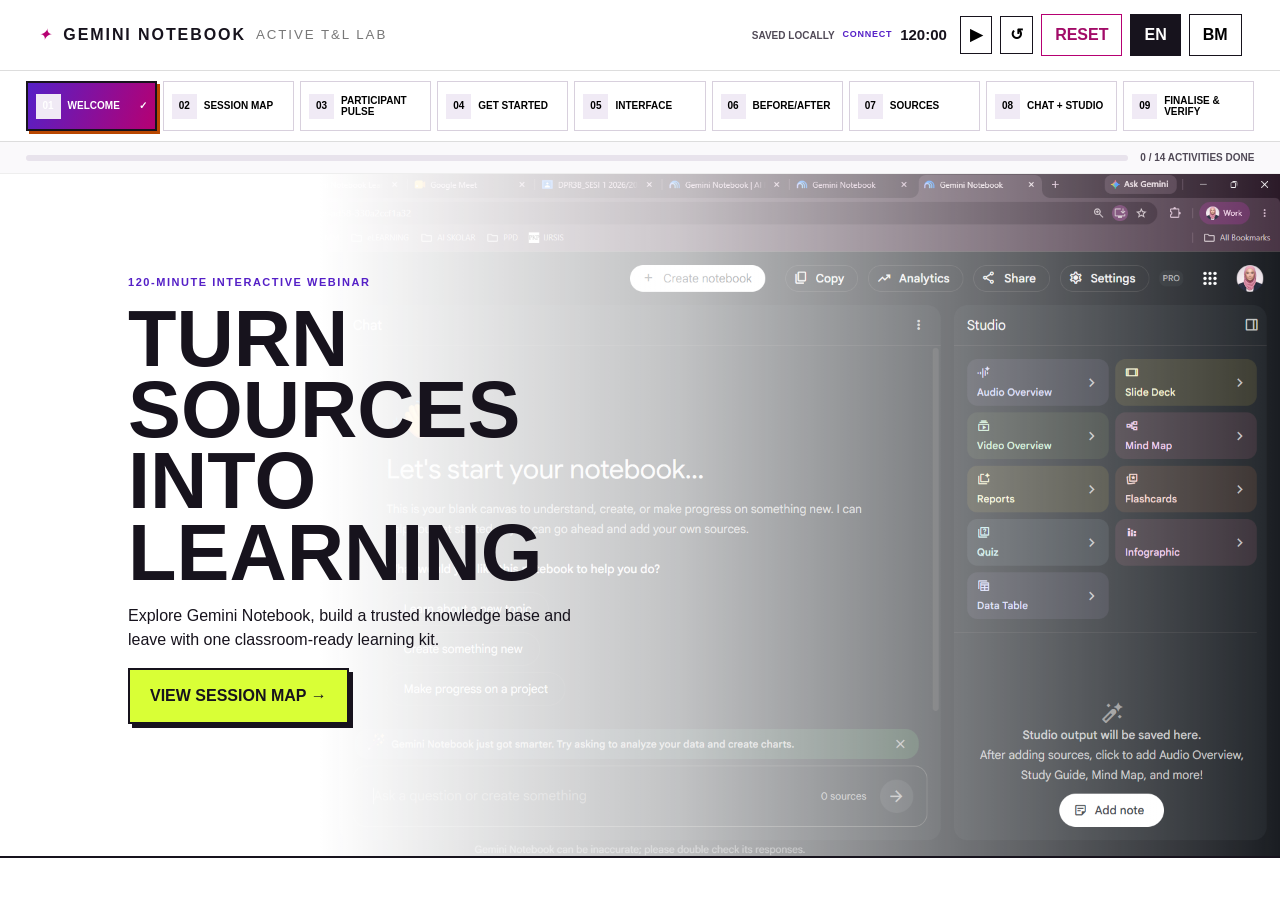
==== commit b5fb8c4e: "Add files via upload" ====
--- a/index.html
+++ b/index.html
@@ -11,7 +11,7 @@
     .limits-guide{margin:34px 0;border:2px solid var(--ink);box-shadow:6px 6px 0 var(--ink)}.limits-guide>header{display:flex;justify-content:space-between;gap:18px;align-items:center;padding:20px;background:var(--ink);color:#fff}.limits-guide>header small{color:var(--lime);font-weight:900}.verified{padding:8px 10px;border:1px solid var(--lime);color:var(--lime);font-size:11px;font-weight:900;white-space:nowrap}.quota-explain{display:grid;grid-template-columns:1fr 1fr}.quota-explain article{padding:18px;border-bottom:1px solid var(--ink)}.quota-explain article:first-child{background:#eafcff;border-right:1px solid var(--ink)}.quota-explain article:last-child{background:#fff0df}.quota-explain h4{margin:0 0 7px}.quota-explain p{margin:0;color:var(--muted);font-size:13px}.plan-tabs{display:flex;flex-wrap:wrap;gap:7px;padding:14px;background:#f5f1f7;border-bottom:1px solid var(--ink)}.plan-tabs button{padding:9px 12px;border:1px solid var(--ink);background:#fff;font-weight:900}.plan-tabs button.active{background:var(--purple);color:#fff}.limit-summary{display:grid;grid-template-columns:repeat(3,1fr)}.limit-summary div{padding:14px 18px;border-right:1px solid var(--ink);background:#fff}.limit-summary b{display:block;font-size:25px}.limit-summary span{font-size:11px;font-weight:800}.output-guide{overflow-x:auto}.output-table{min-width:760px}.output-row{display:grid;grid-template-columns:1.05fr .7fr .9fr 1.7fr;border-top:1px solid #ddd}.output-row>*{padding:10px 13px;font-size:12px}.output-row.heading{background:#eeeaf1;font-weight:900}.limits-foot{padding:14px;background:#fff6ca;font-size:12px}.limits-foot a{font-weight:900;color:var(--purple)}
     .advanced-builder{display:grid;grid-template-columns:minmax(300px,.9fr) minmax(380px,1.1fr);gap:20px}.generator-form{padding:20px;border:2px solid var(--ink);background:#f8f5fa}.generator-form h3{margin-top:0}.form-grid{display:grid;grid-template-columns:1fr 1fr;gap:12px}.generator-form label{display:block;font-size:10px;font-weight:900}.generator-form input,.generator-form select,.generator-form textarea{width:100%;margin-top:5px;padding:11px;border:2px solid var(--ink);background:#fff;color:var(--ink)}.generator-form textarea{min-height:74px;resize:vertical}.generator-form .wide{grid-column:1/-1}.completeness{margin:14px 0 10px}.completeness-head{display:flex;justify-content:space-between;font-size:11px;font-weight:900}.complete-track{height:8px;margin-top:6px;background:#ddd;overflow:hidden}.complete-track b{display:block;height:100%;width:0;background:linear-gradient(90deg,var(--purple),var(--pink));transition:width .25s}.prompt-actions{display:flex;flex-wrap:wrap;gap:9px}.prompt-actions a{display:inline-block;padding:12px 15px;border:2px solid #fff;background:#fff;color:var(--ink);font-weight:900;text-decoration:none}.advanced-builder .prompt{min-height:100%;display:flex;flex-direction:column}.advanced-builder .prompt pre{flex:1;max-height:650px;overflow:auto}.phase-scope-note{padding:12px;background:#eafcff;border-top:1px solid var(--ink);font-size:12px}
     @media(max-width:800px){.quota-explain,.limit-summary,.advanced-builder,.form-grid{grid-template-columns:1fr}.quota-explain article:first-child{border-right:0}.limit-summary div{border-right:0;border-bottom:1px solid #ddd}.advanced-builder .prompt pre{max-height:none}.verified{white-space:normal}}
-    :root{--purple:#5520c7;--pink:#b60072;--orange:#b94700;--muted:#514a57}body{font-size:16px;line-height:1.5}button,a,input,select,textarea{font:inherit}.skip-link{position:fixed;top:8px;left:8px;z-index:1000;padding:12px 16px;background:var(--ink);color:#fff;transform:translateY(-160%)}.skip-link:focus{transform:translateY(0)}:focus-visible{outline:4px solid #006bd6;outline-offset:3px;box-shadow:0 0 0 2px #fff}button:focus:not(:focus-visible),a:focus:not(:focus-visible),input:focus:not(:focus-visible),select:focus:not(:focus-visible),textarea:focus:not(:focus-visible){outline:none}.challenge-list button.done::after,#checks button.done::after,.pulse-choice.selected::after{content:'✓';margin-left:auto;font-weight:900}.plan-tabs button.active::after,.template-menu button.active::after,.interface-modes button.active::after,.nav button.active::after{content:' ✓';font-weight:900}.sr-only{position:absolute!important;width:1px!important;height:1px!important;padding:0!important;margin:-1px!important;overflow:hidden!important;clip:rect(0,0,0,0)!important;white-space:nowrap!important;border:0!important}
+    :root{--purple:#5520c7;--pink:#b60072;--orange:#b94700;--muted:#514a57}body{font-size:16px;line-height:1.5}button,a,input,select,textarea{font:inherit}.skip-link{position:fixed;top:8px;left:8px;z-index:1000;padding:12px 16px;background:var(--ink);color:#fff;transform:translateY(-160%)}.skip-link:focus{transform:translateY(0)}:focus-visible{outline:4px solid #006bd6;outline-offset:3px;box-shadow:0 0 0 2px #fff}button:focus:not(:focus-visible),a:focus:not(:focus-visible),input:focus:not(:focus-visible),select:focus:not(:focus-visible),textarea:focus:not(:focus-visible){outline:none}.challenge-list button.done::after,#checks button.done::after,.pulse-choice.selected::after{content:'✓';margin-left:auto;font-weight:900}.plan-tabs button.active::after,.template-menu button.active::after,.interface-modes button.active::after,.nav button.active::after{content:' ✓';font-weight:900}.nav button{display:flex;align-items:center;gap:7px;min-width:0;line-height:1.15}.nav button span{flex:0 0 25px;margin-right:0}.nav button b{min-width:0}.nav button.active::after{flex:0 0 auto;margin-left:auto}.sr-only{position:absolute!important;width:1px!important;height:1px!important;padding:0!important;margin:-1px!important;overflow:hidden!important;clip:rect(0,0,0,0)!important;white-space:nowrap!important;border:0!important}
     @media(max-width:800px){body{font-size:16px}.nav button{font-size:12px;line-height:1.3;min-height:54px}.kicker,.form label,.generator-form label,.save-note,.output-row>*{font-size:12px}.challenge-list button,.checks button,.template-menu button,.footer-nav button{font-size:15px;min-height:44px}.controls button{min-width:44px;min-height:44px}.head p:last-child{font-size:16px}}
     @media(prefers-reduced-motion:reduce){html{scroll-behavior:auto}*,*::before,*::after{animation-duration:.01ms!important;animation-iteration-count:1!important;transition-duration:.01ms!important;scroll-behavior:auto!important}}
     .evaluation-list{display:grid;gap:12px}.evaluation-item{margin:0;padding:14px;border:1px solid var(--ink);background:#fff}.evaluation-item legend{padding:0 5px;font-weight:800;line-height:1.4}.likert-options{display:grid;grid-template-columns:repeat(5,1fr);gap:7px;margin-top:10px}.likert-options label{display:grid;place-items:center;gap:4px;min-height:54px;margin:0;padding:7px;border:1px solid #aaa;background:#faf8fb;text-align:center}.likert-options input{width:20px;height:20px;margin:0}.likert-scale{display:flex;justify-content:space-between;gap:14px;margin:8px 2px 0;color:var(--muted);font-size:10px}.optional-feedback{margin-top:15px}.optional-feedback textarea{width:100%;min-height:74px;margin-top:6px;padding:11px;border:2px solid var(--ink)}
@@ -23,6 +23,12 @@
     /* Participant demographics + research submission */
     .demographic-panel{max-width:920px;margin:0 auto 22px;border:2px solid var(--ink);background:#fff;box-shadow:7px 7px 0 var(--purple)}.demographic-panel header{display:flex;justify-content:space-between;gap:18px;padding:18px 20px;background:#18131e;color:#fff}.demographic-panel header small{color:var(--lime);font-weight:900;letter-spacing:.08em}.demographic-panel header h3{margin:4px 0}.demographic-panel header p{margin:0;color:#ddd;font-size:13px}.demo-progress{align-self:center;min-width:90px;padding:9px;border:1px solid var(--lime);color:var(--lime);font-weight:900;text-align:center}.demographic-grid{display:grid;grid-template-columns:1fr 1fr;gap:12px;padding:18px}.demographic-grid label{display:block;font-size:12px;font-weight:900}.demographic-grid select{width:100%;margin-top:6px;padding:12px;border:2px solid var(--ink);background:#fff;color:var(--ink)}.demographic-note{padding:11px 18px;border-top:1px solid var(--ink);background:#fff6ca;font-size:12px}.research-consent-box{margin-top:18px;padding:18px;border:2px solid var(--ink);background:#fff6ca;box-shadow:5px 5px 0 var(--ink)}.research-consent-box h3{margin:0 0 9px}.research-consent-box>label{display:flex;align-items:flex-start;gap:10px;line-height:1.5}.research-consent-box input[type=checkbox]{flex:0 0 auto;width:22px;height:22px;margin-top:2px}.research-consent-box button{min-height:46px;margin-top:14px;padding:11px 15px;border:2px solid var(--ink);background:var(--lime);font-weight:900}.research-consent-box button:disabled{cursor:wait;opacity:.65}#researchSubmitStatus{min-height:24px;margin:10px 0 0;font-weight:800}.endpoint-note{margin:8px 0 0;color:var(--muted);font-size:11px}
     @media(max-width:700px){.demographic-grid{grid-template-columns:1fr}.demographic-panel header{align-items:flex-start;flex-direction:column}.demo-progress{align-self:flex-start}}
+    /* Final refinement: clearer pacing and progressive disclosure */
+    .hero-copy{max-width:590px;padding:42px 5vw}.hero h1{font-size:clamp(46px,6.2vw,82px);line-height:.9}.stage.hero.active{min-height:500px}
+    .stage-brief{display:grid;grid-template-columns:repeat(3,1fr);margin:0 0 28px;border:2px solid var(--ink);background:#fff}.stage-brief article{padding:14px 16px;border-right:1px solid var(--ink)}.stage-brief article:last-child{border-right:0}.stage-brief small{display:block;margin-bottom:5px;color:var(--purple);font-size:10px;font-weight:950;letter-spacing:.08em}.stage-brief p{margin:0;font-size:13px;line-height:1.45}.stage-brief article:nth-child(1){background:#eafcff}.stage-brief article:nth-child(2){background:#f3ecff}.stage-brief article:nth-child(3){background:#efffbd}
+    .limits-guide>header{flex-wrap:wrap}.limits-header-actions{display:flex;align-items:center;gap:9px}.disclosure-toggle{padding:9px 12px;border:1px solid var(--lime);background:transparent;color:var(--lime);font-weight:900}.limits-guide.collapsed>:not(header){display:none}.limits-guide.collapsed{box-shadow:3px 3px 0 var(--ink)}
+    .evidence-media{position:relative;cursor:zoom-in;overflow:hidden}.evidence-media img,.evidence-card.after .evidence-media img{height:180px;aspect-ratio:auto;object-fit:cover;object-position:top}.evidence-media::after{content:'↗';position:absolute;right:10px;bottom:10px;display:grid;place-items:center;width:36px;height:36px;border:2px solid var(--ink);background:var(--lime);color:var(--ink);font-weight:950;pointer-events:none}.image-lightbox{position:fixed;inset:0;z-index:200;display:none;place-items:center;padding:28px;background:#17131def}.image-lightbox.open{display:grid}.image-lightbox img{max-width:min(1500px,94vw);max-height:86vh;background:#fff;box-shadow:8px 8px 0 var(--pink);object-fit:contain}.image-lightbox button{position:absolute;top:18px;right:22px;padding:10px 14px;border:2px solid #fff;background:var(--ink);color:#fff;font-weight:900}
+    @media(max-width:800px){.stage.hero.active{min-height:430px}.hero-copy{padding:34px 6vw}.hero h1{font-size:clamp(43px,14vw,68px)}.stage-brief{grid-template-columns:1fr}.stage-brief article{border-right:0;border-bottom:1px solid var(--ink)}.stage-brief article:last-child{border-bottom:0}.nav{display:grid;grid-auto-flow:column;grid-auto-columns:minmax(145px,42vw);grid-template-columns:none;overflow-x:auto;overscroll-behavior-inline:contain;scroll-snap-type:x proximity}.nav button{scroll-snap-align:start;font-size:11px}.evidence-media img,.evidence-card.after .evidence-media img{height:160px}.limits-header-actions{width:100%;justify-content:space-between}}
   </style>
   <style>
     /* Enhanced participant pulse */
@@ -46,19 +52,626 @@
     @media(max-width:800px){.template-grid,.completion-grid,.challenge-purpose{grid-template-columns:1fr}.template-menu{border-right:0;border-bottom:2px solid var(--ink)}.template-meta{grid-template-columns:1fr}.completion-summary{border-right:0;border-bottom:1px solid var(--ink)}.challenge-purpose article{border-right:0;border-bottom:1px solid var(--ink)}.challenge-purpose article:last-child{border-bottom:0}}
   </style>
 </head>
-<body><a class="skip-link" href="#mainContent" data-en="SKIP TO MAIN CONTENT" data-bm="LANGKAU KE KANDUNGAN UTAMA">SKIP TO MAIN CONTENT</a>
-  <header class="top"><div class="brand"><i aria-hidden="true">✦</i><b>GEMINI NOTEBOOK</b><small>ACTIVE T&L LAB</small></div><div class="controls"><span class="save-state" id="saveState" role="status" aria-live="polite">SAVED LOCALLY</span><div class="timer" id="timerBox"><small id="phaseLabel">CONNECT</small><b id="clockLabel" aria-live="off">120:00</b><button id="timerBtn" title="Start or pause session timer" aria-label="Start session timer">▶</button><button id="timerReset" title="Reset session timer" aria-label="Reset session timer">↺</button></div><button id="resetWork" class="reset-work" type="button" data-en="RESET" data-bm="SET SEMULA">RESET</button><button id="en" type="button" class="active" aria-label="Use English" aria-pressed="true">EN</button><button id="bm" type="button" aria-label="Gunakan Bahasa Melayu" aria-pressed="false">BM</button></div></header>
-  <nav class="nav" id="nav"></nav>
-  <div class="progresswrap"><div class="progressbar" id="stageProgress" role="progressbar" aria-label="Webinar stage progress" aria-valuemin="1" aria-valuemax="9" aria-valuenow="1"><b id="stageFill"></b></div><span id="taskLabel" role="status">0 / 0 ACTIVITIES DONE</span></div>
+<body>
+<a class="skip-link" href="#mainContent" data-en="SKIP TO MAIN CONTENT" data-bm="LANGKAU KE KANDUNGAN UTAMA">SKIP TO MAIN CONTENT</a>
+  <header class="top">
+<div class="brand">
+<i aria-hidden="true">✦</i>
+<b>GEMINI NOTEBOOK</b>
+<small>ACTIVE T&L LAB</small>
+</div>
+<div class="controls">
+<span class="save-state" id="saveState" role="status" aria-live="polite">SAVED LOCALLY</span>
+<div class="timer" id="timerBox">
+<small id="phaseLabel">CONNECT</small>
+<b id="clockLabel" aria-live="off">120:00</b>
+<button id="timerBtn" title="Start or pause session timer" aria-label="Start session timer">▶</button>
+<button id="timerReset" title="Reset session timer" aria-label="Reset session timer">↺</button>
+</div>
+<button id="resetWork" class="reset-work" type="button" data-en="RESET" data-bm="SET SEMULA">RESET</button>
+<button id="en" type="button" class="active" aria-label="Use English" aria-pressed="true">EN</button>
+<button id="bm" type="button" aria-label="Gunakan Bahasa Melayu" aria-pressed="false">BM</button>
+</div>
+</header>
+  <nav class="nav" id="nav">
+</nav>
+  <div class="progresswrap">
+<div class="progressbar" id="stageProgress" role="progressbar" aria-label="Webinar stage progress" aria-valuemin="1" aria-valuemax="9" aria-valuenow="1">
+<b id="stageFill">
+</b>
+</div>
+<span id="taskLabel" role="status">0 / 0 ACTIVITIES DONE</span>
+</div>
   <main id="mainContent" tabindex="-1">
-    <section class="stage active hero" data-stage="0"><div class="hero-copy"><p class="kicker">120-MINUTE INTERACTIVE WEBINAR</p><h1 data-en="TURN SOURCES INTO LEARNING" data-bm="UBAH SUMBER MENJADI PEMBELAJARAN">TURN SOURCES INTO LEARNING</h1><p data-en="Explore Gemini Notebook, build a trusted knowledge base and leave with one classroom-ready learning kit." data-bm="Terokai Gemini Notebook, bina pangkalan pengetahuan yang dipercayai dan hasilkan satu kit pembelajaran sedia digunakan.">Explore Gemini Notebook, build a trusted knowledge base and leave with one classroom-ready learning kit.</p><button onclick="go(1)" data-en="VIEW SESSION MAP →" data-bm="LIHAT AGENDA WEBINAR →">VIEW SESSION MAP →</button></div></section>
-    <section class="stage" data-stage="1"><div class="head"><span>02</span><div><p class="kicker">WEBINAR ROADMAP</p><h2 data-en="OUR 120-MINUTE JOURNEY" data-bm="AGENDA PERJALANAN WEBINAR 120 MINIT">OUR 120-MINUTE JOURNEY</h2></div></div><div class="phase-grid"><article><b>01</b><small>0–15 MIN</small><h3 data-en="CONNECT" data-bm="PENGENALAN">CONNECT</h3><p data-en="Welcome, outcomes and participant pulse" data-bm="Selamat datang, objektif webinar dan tinjauan peserta">Welcome, outcomes and participant pulse</p></article><article><b>02</b><small>15–50 MIN</small><h3 data-en="UNDERSTAND" data-bm="PENEROKAAN">UNDERSTAND</h3><p data-en="Gemini Notebook, setup, 3-panel tour and a before/after example" data-bm="Pengenalan Gemini Notebook, persediaan, jelajah tiga panel dan contoh transformasi">Gemini Notebook, setup, 3-panel tour and a before/after example</p></article><article><b>03</b><small>50–105 MIN</small><h3 data-en="CREATE" data-bm="AKTIVITI AMALI">CREATE</h3><p data-en="Sources, Chat, citations and Studio sprint" data-bm="Aktiviti hands-on menggunakan Sources, Chat, sitasi dan Studio">Sources, Chat, citations and Studio sprint</p></article><article><b>04</b><small>105–120 MIN</small><h3 data-en="VERIFY & SHARE" data-bm="SEMAK & KONGSI">VERIFY & SHARE</h3><p data-en="Quality check, showcase and exit ticket" data-bm="Semakan kualiti, perkongsian dan tiket keluar">Quality check, showcase and exit ticket</p></article></div><div class="footer-nav"><button onclick="go(0)">← BACK</button><button onclick="go(2)">NEXT →</button></div></section>
-    <section class="stage" data-stage="2"><div class="head"><span>03</span><div><p class="kicker">PARTICIPANT PROFILE + PULSE • 11 QUICK ITEMS • 7 MINUTES</p><h2 data-en="LET US KNOW YOUR STARTING POINT" data-bm="KENALI LATAR BELAKANG PESERTA">LET US KNOW YOUR STARTING POINT</h2><p data-en="Complete four quick profile items, then answer seven Participant Pulse questions. Your responses help the facilitator adjust the demonstration and hands-on support." data-bm="Lengkapkan empat maklumat profil ringkas, kemudian jawab tujuh soalan tinjauan. Respons anda membantu fasilitator menyesuaikan demonstrasi dan sokongan aktiviti hands-on.">Complete four quick profile items, then answer seven Participant Pulse questions. Your responses help the facilitator adjust the demonstration and hands-on support.</p></div></div><div class="pulse-intro"><p><b data-en="Quick pulse—not a test." data-bm="Tinjauan ringkas—bukan ujian.">Quick pulse—not a test.</b><br><span data-en="Answer based on your current experience and intended classroom use." data-bm="Jawab berdasarkan pengalaman semasa dan penggunaan yang dirancang dalam kelas.">Answer based on your current experience and intended classroom use.</span></p><div class="pulse-count"><span id="pulseDone">0</span>/7 <span data-en="ANSWERED" data-bm="DIJAWAB">ANSWERED</span></div></div><div class="pulse-grid enhanced" id="pulse"><article data-question="experience"><span class="question-no">01</span><h3 data-en="How familiar are you with Gemini Notebook?" data-bm="Sejauh manakah anda mengenali Gemini Notebook?">How familiar are you with Gemini Notebook?</h3><div class="pulse-options"><button data-en="Never used it" data-bm="Belum pernah menggunakannya">Never used it</button><button data-en="Explored once or twice" data-bm="Pernah mencuba sekali atau dua kali">Explored once or twice</button><button data-en="Use it occasionally" data-bm="Menggunakannya sekali-sekala">Use it occasionally</button><button data-en="Use it regularly" data-bm="Menggunakannya dengan kerap">Use it regularly</button></div></article><article data-question="confidence"><span class="question-no">02</span><h3 data-en="How confident are you in using AI for T&L?" data-bm="Sejauh manakah anda yakin menggunakan AI untuk PdP?">How confident are you in using AI for T&amp;L?</h3><div class="pulse-options"><button data-en="I need step-by-step guidance" data-bm="Memerlukan panduan langkah demi langkah">I need step-by-step guidance</button><button data-en="I can try with examples" data-bm="Boleh mencuba dengan contoh">I can try with examples</button><button data-en="I can work independently" data-bm="Boleh menggunakannya secara kendiri">I can work independently</button><button data-en="I can guide colleagues" data-bm="Boleh membimbing rakan sekerja">I can guide colleagues</button></div></article><article data-question="purpose"><span class="question-no">03</span><h3 data-en="What do you most want to create today?" data-bm="Apakah yang paling ingin anda hasilkan hari ini?">What do you most want to create today?</h3><div class="pulse-options"><button data-en="Lesson materials" data-bm="Bahan pengajaran">Lesson materials</button><button data-en="Student activities" data-bm="Aktiviti pelajar">Student activities</button><button data-en="Assessment resources" data-bm="Sumber pentaksiran">Assessment resources</button><button data-en="Revision resources" data-bm="Sumber ulang kaji">Revision resources</button></div></article><article data-question="source"><span class="question-no">04</span><h3 data-en="Which source will you most likely use?" data-bm="Sumber manakah yang paling mungkin anda gunakan?">Which source will you most likely use?</h3><div class="pulse-options"><button data-en="Course notes or slides" data-bm="Nota atau slaid kursus">Course notes or slides</button><button data-en="Rubric or curriculum" data-bm="Rubrik atau kurikulum">Rubric or curriculum</button><button data-en="Website or YouTube" data-bm="Laman web atau YouTube">Website or YouTube</button><button data-en="Research articles" data-bm="Artikel penyelidikan">Research articles</button></div></article><article data-question="department"><span class="question-no">05</span><h3 data-en="Which teaching field best represents you?" data-bm="Bidang pengajaran manakah yang paling mewakili anda?">Which teaching field best represents you?</h3><div class="pulse-options"><button data-en="Engineering & Technology" data-bm="Kejuruteraan & Teknologi">Engineering &amp; Technology</button><button data-en="Commerce & Entrepreneurship" data-bm="Perdagangan & Keusahawanan">Commerce &amp; Entrepreneurship</button><button data-en="Hospitality, Tourism & Design" data-bm="Hospitaliti, Pelancongan & Reka Bentuk">Hospitality, Tourism &amp; Design</button><button data-en="General Studies & Languages" data-bm="Pengajian Am & Bahasa">General Studies &amp; Languages</button><button data-en="Other field" data-bm="Bidang lain">Other field</button></div></article></div><div class="pulse-result" id="pulseResult"><b data-en="YOUR STARTING PROFILE:" data-bm="PROFIL PESERTA ANDA:">YOUR STARTING PROFILE:</b> <span data-en="Answer all seven questions to complete your participant pulse." data-bm="Jawab ketujuh-tujuh soalan untuk melengkapkan tinjauan peserta.">Answer all five questions to complete your participant pulse.</span></div><div class="footer-nav"><button onclick="go(1)">← BACK</button><button onclick="go(3)">NEXT →</button></div></section>
-    <section class="stage" data-stage="3"><div class="head"><span>04</span><div><p class="kicker">GET READY • 10 MINUTES</p><h2 data-en="CREATE YOUR FIRST NOTEBOOK" data-bm="CIPTA NOTEBOOK PERTAMA ANDA">CREATE YOUR FIRST NOTEBOOK</h2><p data-en="Understand the platform, then complete the setup steps." data-bm="Fahami platform, kemudian lengkapkan langkah persediaan.">Understand the platform, then complete the setup steps.</p></div></div><div class="intro"><small>WHY GEMINI NOTEBOOK?</small><h3 data-en="Your source-grounded AI learning partner" data-bm="Rakan AI yang menggunakan sumber anda sendiri">Your source-grounded AI learning partner</h3><p data-en="Gemini Notebook helps lecturers understand, organise and transform their own trusted materials into teaching and learning resources." data-bm="Gemini Notebook membantu pensyarah memahami, menyusun dan mengubah bahan rujukan yang mereka pilih menjadi sumber pengajaran dan pembelajaran.">Gemini Notebook helps lecturers understand, organise and transform their own trusted materials into teaching and learning resources.</p><div class="benefits"><article><b>01</b><h4>Direct source control</h4><p>You decide which documents form the knowledge base.</p></article><article><b>02</b><h4>Reduced hallucinations</h4><p>Grounding reduces unsupported information, but checking remains essential.</p></article><article><b>03</b><h4>Personalised learning</h4><p>Outputs follow your course, level and content.</p></article><article><b>04</b><h4>Faster synthesis</h4><p>Summarise and compare multiple materials quickly.</p></article><article><b>05</b><h4>Traceable answers</h4><p>Citations show where information came from.</p></article></div></div><section class="limits-guide" id="limitsGuide"><header><div><small data-en="GENERATION & CAPACITY GUIDE" data-bm="PANDUAN PENJANAAN & KAPASITI">GENERATION & CAPACITY GUIDE</small><h3 data-en="Know what is stored and what is generated" data-bm="Kenali apa yang disimpan dan apa yang dijana">Know what is stored and what is generated</h3></div><span class="verified" data-en="VERIFIED 24 AUGUST 2026" data-bm="DIKEMAS KINI 24 OGOS 2026">VERIFIED 24 AUGUST 2026</span></header><div class="quota-explain"><article><h4 data-en="CAPACITY ≠ DAILY QUOTA" data-bm="KAPASITI ≠ KUOTA HARIAN">CAPACITY ≠ DAILY QUOTA</h4><p data-en="Capacity is how many notebooks and sources you can keep. It does not reset each day." data-bm="Kapasiti ialah jumlah notebook dan sumber yang boleh disimpan. Ia tidak ditetapkan semula setiap hari.">Capacity is how many notebooks and sources you can keep. It does not reset each day.</p></article><article><h4 data-en="GENERATION QUOTA" data-bm="KUOTA PENJANAAN">GENERATION QUOTA</h4><p data-en="This is how many chats or Studio outputs you can create. Daily quotas reset after 24 hours; monthly quotas after 30 days." data-bm="Ini ialah bilangan respons Chat atau hasil Studio yang boleh dijana. Kuota harian ditetapkan semula selepas 24 jam; kuota bulanan selepas 30 hari.">This is how many chats or Studio outputs you can create. Daily quotas reset after 24 hours; monthly quotas after 30 days.</p></article></div><div class="plan-tabs" id="planTabs" aria-label="Select account plan"></div><div class="limit-summary" id="limitSummary"></div><div class="output-guide"><div class="output-table"><div class="output-row heading"><b data-en="OUTPUT" data-bm="HASIL">OUTPUT</b><b data-en="PLAN LIMIT" data-bm="HAD PELAN">PLAN LIMIT</b><b data-en="GENERATED IN" data-bm="DIJANA DI">GENERATED IN</b><b data-en="TEACHING USE" data-bm="KEGUNAAN PdP">TEACHING USE</b></div><div id="limits"></div></div></div><div class="limits-foot"><b data-en="Important:" data-bm="Penting:">Important:</b> <span data-en="Limits differ by account or plan and are subject to change. A qualifying Workspace for Education licence may provide different access; check the badge beside your profile and confirm with your institution." data-bm="Had berbeza mengikut akaun atau pelan dan tertakluk kepada perubahan. Lesen Workspace for Education yang layak mungkin memberi akses berbeza; semak lencana di sebelah profil dan sahkan dengan institusi anda.">Limits differ by account or plan and are subject to change. A qualifying Workspace for Education licence may provide different access; check the badge beside your profile and confirm with your institution.</span> <a href="https://support.google.com/gemininotebook/answer/16213268" target="_blank" data-en="OFFICIAL GOOGLE LIMITS ↗" data-bm="HAD RASMI GOOGLE ↗">OFFICIAL GOOGLE LIMITS ↗</a></div></section><div class="steps"><article><span>1</span><div><h3>Open the platform</h3><p>Sign in at notebook.google.</p><a class="linkbtn" href="https://notebook.google/" target="_blank">OPEN GEMINI NOTEBOOK ↗</a></div></article><article><span>2</span><div><h3>Create a new notebook</h3><p>Click + Create new or the Create new notebook card.</p></div></article></div><div class="preview"><div class="preview-tabs" id="previewTabs"></div><figure style="margin:0"><img id="previewImg" alt="Gemini Notebook preview"><figcaption id="previewCaption"></figcaption></figure></div><div class="footer-nav"><button onclick="go(2)">← BACK</button><button onclick="go(4)">NEXT →</button></div></section>
-    <section class="stage" data-stage="4"><div class="head"><span>05</span><div><p class="kicker">CLICKABLE INFOGRAPHIC</p><h2 data-en="MEET THE 3-PANEL WORKSPACE" data-bm="KENALI RUANG KERJA 3 PANEL">MEET THE 3-PANEL WORKSPACE</h2><p data-en="Click a coloured label on the screenshot to connect the actual interface area with its explanation below." data-bm="Klik label berwarna pada tangkap layar untuk menghubungkan bahagian antara muka sebenar dengan penerangan di bawah.">Click a coloured label on the screenshot to connect the actual interface area with its explanation below.</p></div></div><div class="panel-image"><img src="assets/notebook-interface.png" alt="Gemini Notebook three-panel interface"><button class="interface-callout callout-sources" data-panel="0"><b>01</b><span data-en="SOURCES PANEL" data-bm="PANEL SOURCES">SOURCES PANEL</span></button><button class="interface-callout callout-chat" data-panel="1"><b>02</b><span data-en="CHAT PANEL" data-bm="PANEL CHAT">CHAT PANEL</span></button><button class="interface-callout callout-studio" data-panel="2"><b>03</b><span data-en="STUDIO PANEL" data-bm="PANEL STUDIO">STUDIO PANEL</span></button><button class="interface-callout callout-tools" data-panel="3"><b>04</b><span data-en="TOP CONTROLS" data-bm="TOP CONTROLS">TOP CONTROLS</span></button></div><div class="interface-key"><b data-en="HOW TO READ IT:" data-bm="CARA MEMBACANYA:">HOW TO READ IT:</b><span data-en="Sources control what Gemini knows → Chat controls what you ask → Studio controls what you produce." data-bm="Sources menentukan bahan rujukan → Chat ialah ruang untuk bertanya → Studio menghasilkan bahan baharu.">Sources control what Gemini knows → Chat controls what you ask → Studio controls what you produce.</span></div><div class="labels" id="panelLabels"><article><b data-en="01 SOURCES — COLLECT" data-bm="01 SOURCES — KUMPUL SUMBER">01 SOURCES — COLLECT</b><dl><dt>WHAT / APA</dt><dd data-en="The notebook knowledge base." data-bm="Semua sumber rujukan untuk notebook anda.">The notebook knowledge base.</dd><dt>HOW / CARA</dt><dd data-en="Add files, websites, Drive materials or web research." data-bm="Tambah fail, laman web, bahan Drive atau carian web.">Add files, websites, Drive materials or web research.</dd><dt>FUNCTION / FUNGSI</dt><dd data-en="Grounds all answers and generated outputs." data-bm="Digunakan sebagai rujukan utama untuk jawapan dan bahan yang dijana.">Grounds all answers and generated outputs.</dd><dt>FEATURES / CIRI</dt><dd>Add Sources • Web • Fast Research • Source selection</dd></dl></article><article><b data-en="02 CHAT — QUESTION" data-bm="02 CHAT — TANYA">02 CHAT — QUESTION</b><dl><dt>WHAT / APA</dt><dd data-en="The source-grounded conversation space." data-bm="Ruang untuk bertanya berdasarkan sumber yang dipilih.">The source-grounded conversation space.</dd><dt>HOW / CARA</dt><dd data-en="Ask questions, compare information and open citations." data-bm="Tanya soalan, bandingkan maklumat dan buka sitasi.">Ask questions, compare information and open citations.</dd><dt>FUNCTION / FUNGSI</dt><dd data-en="Helps you understand, analyse and develop ideas." data-bm="Membantu anda memahami kandungan dan mengembangkan idea.">Helps you understand, analyse and develop ideas.</dd><dt>FEATURES / CIRI</dt><dd>Suggested prompts • Citations • Notes • Follow-up</dd></dl></article><article><b data-en="03 STUDIO — CREATE" data-bm="03 STUDIO — HASILKAN">03 STUDIO — CREATE</b><dl><dt>WHAT / APA</dt><dd data-en="The learning-resource production space." data-bm="Ruang untuk menghasilkan bahan pembelajaran.">The learning-resource production space.</dd><dt>HOW / CARA</dt><dd data-en="Choose an output after selecting the relevant sources." data-bm="Pilih output selepas menentukan sumber yang hendak digunakan.">Choose an output after selecting the relevant sources.</dd><dt>FUNCTION / FUNGSI</dt><dd data-en="Transforms source content into reusable learning materials." data-bm="Menghasilkan bahan pembelajaran daripada sumber yang dipilih.">Transforms source content into reusable learning materials.</dd><dt>FEATURES / CIRI</dt><dd>Audio • Video • Slides • Mind Map • Reports • Flashcards • Quiz • Infographic • Data Table</dd></dl></article><article><b data-en="04 TOP CONTROLS — MANAGE" data-bm="04 TOP CONTROLS — URUS NOTEBOOK">04 TOP CONTROLS — MANAGE</b><dl><dt>WHAT / APA</dt><dd data-en="Notebook-level management controls." data-bm="Butang untuk mengurus notebook.">Notebook-level management controls.</dd><dt>HOW / CARA</dt><dd data-en="Use the buttons above the three panels." data-bm="Gunakan butang yang terdapat di bahagian atas skrin.">Use the buttons above the three panels.</dd><dt>FUNCTION / FUNGSI</dt><dd data-en="Manages ownership, access, settings and performance." data-bm="Urus salinan, perkongsian, tetapan dan analitik notebook.">Manages ownership, access, settings and performance.</dd><dt>FEATURES / CIRI</dt><dd>Create notebook • Copy • Analytics • Share • Settings</dd></dl></article></div><div class="footer-nav"><button onclick="go(3)">← BACK</button><button onclick="go(5)">NEXT →</button></div></section>
-    <section class="stage" data-stage="5"><div class="head"><span>06</span><div><p class="kicker" data-en="SEE THE TRANSFORMATION" data-bm="LIHAT TRANSFORMASI">SEE THE TRANSFORMATION</p><h2 data-en="FROM COURSE SOURCE TO CLASSROOM-READY KIT" data-bm="DARIPADA SUMBER KURSUS KEPADA KIT SEDIA DIGUNAKAN">FROM COURSE SOURCE TO CLASSROOM-READY KIT</h2><p data-en="A real DUE30022 example by Madam Julie: the same Enquiries &amp; Complaints source was transformed into two practical teaching outputs with Gemini Notebook." data-bm="Contoh sebenar DUE30022 oleh Madam Julie: sumber Enquiries &amp; Complaints yang sama diubah menjadi dua hasil pengajaran praktikal menggunakan Gemini Notebook.">A real DUE30022 example by Madam Julie: the same Enquiries &amp; Complaints source was transformed into two practical teaching outputs with Gemini Notebook.</p></div></div><div class="evidence-flow"><article class="evidence-card before"><header><small data-en="BEFORE · ORIGINAL COURSE SOURCE" data-bm="SEBELUM · SUMBER KURSUS ASAL">BEFORE · ORIGINAL COURSE SOURCE</small><h3>DUE30022: Enquiries &amp; Complaints</h3><p data-en="30-slide PDF used as the trusted knowledge source" data-bm="PDF 30 slaid digunakan sebagai sumber pengetahuan yang dipercayai">30-slide PDF used as the trusted knowledge source</p></header><figure class="evidence-media"><img src="assets/transformation/original-source.png" alt="Cover preview of the original DUE30022 Enquiries and Complaints course source" data-alt-en="Cover preview of the original DUE30022 Enquiries and Complaints course source" data-alt-bm="Pratonton muka hadapan sumber kursus asal DUE30022 Enquiries and Complaints"></figure><div class="evidence-body"><h4 data-en="What the source contains" data-bm="Kandungan sumber asal">What the source contains</h4><ul><li data-en="CLO 3 and topic objectives for enquiries and complaints" data-bm="CLO 3 dan objektif topik bagi pertanyaan dan aduan">CLO 3 and topic objectives for enquiries and complaints</li><li data-en="Open and closed questions, enquiry language and complaint handling" data-bm="Soalan terbuka dan tertutup, bahasa pertanyaan dan pengendalian aduan">Open and closed questions, enquiry language and complaint handling</li><li data-en="Content explanations, examples, videos and short-response activities" data-bm="Penerangan kandungan, contoh, video dan aktiviti respons ringkas">Content explanations, examples, videos and short-response activities</li></ul></div><div class="evidence-actions"><a href="resources/due30022-original-enquiries-complaints.pdf" target="_blank" rel="noopener" data-en="OPEN ORIGINAL PDF ↗" data-bm="BUKA PDF ASAL ↗">OPEN ORIGINAL PDF ↗</a></div></article><div class="evidence-arrow" aria-hidden="true">→</div><section class="evidence-card after"><header><small data-en="AFTER · TWO GEMINI NOTEBOOK OUTPUTS" data-bm="SELEPAS · DUA HASIL GEMINI NOTEBOOK">AFTER · TWO GEMINI NOTEBOOK OUTPUTS</small><h3 data-en="A reusable active-learning package" data-bm="Pakej pembelajaran aktif yang boleh digunakan semula">A reusable active-learning package</h3><p data-en="The source is reorganised for student participation, practice and checking." data-bm="Sumber disusun semula untuk penyertaan, latihan dan semakan pelajar.">The source is reorganised for student participation, practice and checking.</p></header><div class="output-pair"><article class="evidence-card"><header><small data-en="OUTPUT 01 · PRINTABLE PDF" data-bm="HASIL 01 · PDF BOLEH CETAK">OUTPUT 01 · PRINTABLE PDF</small><h3 data-en="F2F Active-Learning Handout" data-bm="Bahan Edaran Pembelajaran Aktif Bersemuka">F2F Active-Learning Handout</h3><p data-en="4 pages · lecturer directions + student worksheets" data-bm="4 halaman · panduan pensyarah + lembaran kerja pelajar">4 pages · lecturer directions + student worksheets</p></header><figure class="evidence-media"><img src="assets/transformation/f2f-handout.png" alt="Four-page preview of the generated DUE30022 face-to-face active-learning handout" data-alt-en="Four-page preview of the generated DUE30022 face-to-face active-learning handout" data-alt-bm="Pratonton empat halaman bahan edaran pembelajaran aktif bersemuka DUE30022 yang dijana"></figure><div class="evidence-body"><ul><li data-en="A timed 2-hour class session plan aligned to CLO 3" data-bm="Pelan sesi kelas selama 2 jam dengan peruntukan masa yang sejajar dengan CLO 3">A timed 2-hour class session plan aligned to CLO 3</li><li data-en="Buyer and vendor cards for Speed-Enquiry networking" data-bm="Kad pembeli dan penjual bagi aktiviti Speed-Enquiry">Buyer and vendor cards for Speed-Enquiry networking</li><li data-en="Language toolkit, email critique and complaint role-play cards" data-bm="Panduan bahasa, aktiviti menilai e-mel dan kad lakon peranan aduan">Language toolkit, email critique and complaint role-play cards</li><li data-en="Teacher checklist and student exit ticket" data-bm="Senarai semak pensyarah dan tiket keluar pelajar">Teacher checklist and student exit ticket</li></ul></div><div class="evidence-actions"><a href="resources/due30022-f2f-active-learning-handout.pdf" target="_blank" rel="noopener" data-en="OPEN HANDOUT ↗" data-bm="BUKA BAHAN EDARAN ↗">OPEN HANDOUT ↗</a></div></article><article class="evidence-card"><header><small data-en="OUTPUT 02 · CLASS SLIDE DECK" data-bm="HASIL 02 · DEK SLAID UNTUK KELAS">OUTPUT 02 · CLASS SLIDE DECK</small><h3>Mastering Enquiries &amp; Complaints</h3><p data-en="13 slides · visual facilitation sequence" data-bm="13 slaid · urutan pengajaran visual">13 slides · visual facilitation sequence</p></header><figure class="evidence-media"><img src="assets/transformation/class-slides.png" alt="Thirteen-slide preview of the generated Mastering Enquiries and Complaints class deck" data-alt-en="Thirteen-slide preview of the generated Mastering Enquiries and Complaints class deck" data-alt-bm="Pratonton 13 slaid dek kelas Mastering Enquiries and Complaints yang dijana"></figure><div class="evidence-body"><ul><li data-en="Mystery Box hook and Speed-Enquiry activity" data-bm="Aktiviti pencetus Mystery Box dan Speed-Enquiry">Mystery Box hook and Speed-Enquiry activity</li><li data-en="Question matrix and anatomy of an enquiry" data-bm="Matriks soalan dan struktur sesuatu pertanyaan">Question matrix and anatomy of an enquiry</li><li data-en="Complaint Resolution Engine and behavioural guidance" data-bm="Model Penyelesaian Aduan dan panduan tingkah laku">Complaint Resolution Engine and behavioural guidance</li><li data-en="Final role-play assessment and reflective exit ticket" data-bm="Pentaksiran lakon peranan akhir dan tiket keluar reflektif">Final role-play assessment and reflective exit ticket</li></ul></div><div class="evidence-actions"><a href="resources/mastering-enquiries-complaints-class-slides.pptx" download data-en="DOWNLOAD CLASS SLIDES ↓" data-bm="MUAT TURUN SLAID KELAS ↓">DOWNLOAD CLASS SLIDES ↓</a></div></article></div></section></div><div class="transformation-summary" aria-label="Transformation summary"><article><b>1 → 2</b><span data-en="One trusted source, two teaching outputs" data-bm="Satu sumber yang dipercayai, dua hasil pengajaran">One trusted source, two teaching outputs</span></article><article><b>30</b><span data-en="source slides grounded the transformation" data-bm="slaid sumber menjadi asas transformasi">source slides grounded the transformation</span></article><article><b>5</b><span data-en="timed active-learning segments in the handout" data-bm="segmen pembelajaran aktif dengan peruntukan masa dalam bahan edaran">timed active-learning segments in the handout</span></article><article><b data-en="VERIFY" data-bm="SEMAK">VERIFY</b><span data-en="Lecturer judgement remains the final quality check" data-bm="Pertimbangan pensyarah kekal sebagai semakan kualiti akhir">Lecturer judgement remains the final quality check</span></article></div><div class="evidence-note" data-en="This is an authentic demonstration from Madam Julie's DUE30022 materials. Gemini Notebook accelerated the redesign; the lecturer still reviews language, factual accuracy, source alignment, timing and suitability before classroom use." data-bm="Ini ialah demonstrasi sebenar daripada bahan DUE30022 Madam Julie. Gemini Notebook mempercepat reka bentuk semula; pensyarah masih menyemak bahasa, ketepatan fakta, penjajaran sumber, masa dan kesesuaian sebelum digunakan dalam kelas.">This is an authentic demonstration from Madam Julie's DUE30022 materials. Gemini Notebook accelerated the redesign; the lecturer still reviews language, factual accuracy, source alignment, timing and suitability before classroom use.</div><div class="footer-nav"><button onclick="go(4)">← BACK</button><button onclick="go(6)">NEXT →</button></div></section>
-    <section class="stage" data-stage="6"><div class="head"><span>07</span><div><p class="kicker">HANDS-ON CHALLENGE</p><h2 data-en="SOURCES CHALLENGE" data-bm="CABARAN SUMBER">SOURCES CHALLENGE</h2><p>Build the trusted knowledge base Gemini Notebook will use.</p></div></div><div class="paste-guide"><div class="paste-title"><small>EXACTLY WHERE DOES THE PROMPT GO?</small><h3>Paste it into the message box at the bottom of the middle Chat panel</h3></div><div class="flow"><article><b>1</b><div><h4>Add sources</h4><p>Upload two trusted course materials.</p></div></article><article><b>2</b><div><h4>Activate sources</h4><p>Tick the required source checkboxes.</p></div></article><article><b>3</b><div><h4>Copy prompt</h4><p>Click COPY PROMPT below.</p></div></article><article><b>4</b><div><h4>Paste in Chat</h4><p>Use the message box at the bottom of the middle panel.</p></div></article><article><b>5</b><div><h4>Send & verify</h4><p>Click the arrow and open one citation.</p></div></article></div><div class="warning">Do not paste the prompt into Add Sources or Studio. Sources hold materials; Chat is where you give instructions.</div></div><div class="challenge"><div class="challenge-list"><button><span>01</span>Add two trusted course materials</button><button><span>02</span>Select sources for one real lesson</button><button><span>03</span>Open one source and inspect its summary</button><button><span>04</span>Check privacy, copyright and currency</button></div><div class="prompt"><small>✦ COPY-READY PROMPT</small><pre id="sourcePrompt">Review my selected course materials. Identify duplicated, outdated, missing or conflicting information. Recommend which sources should remain active for this lesson and explain why.</pre><button onclick="copyText('sourcePrompt',this)">COPY PROMPT</button></div></div><div class="footer-nav"><button onclick="go(5)">← BACK</button><button onclick="go(7)">NEXT →</button></div></section>
-    <section class="stage" data-stage="7"><div class="head"><span>08</span><div><p class="kicker">CREATE & QUESTION</p><h2>CHAT + STUDIO CHALLENGE</h2></div></div><div class="challenge-purpose"><article><b>1</b><h3 data-en="ASK IN CHAT" data-bm="TANYA DALAM CHAT">ASK IN CHAT</h3><p data-en="Paste the Chat prompt, send it and inspect the response." data-bm="Tampal prompt dalam Chat, hantar dan teliti respons.">Paste the Chat prompt, send it and inspect the response.</p></article><article><b>2</b><h3 data-en="CHOOSE A STUDIO OUTPUT" data-bm="PILIH OUTPUT STUDIO">CHOOSE A STUDIO OUTPUT</h3><p data-en="Select one of the nine output types shown below." data-bm="Pilih satu daripada sembilan jenis output di bawah.">Select one of the nine output types shown below.</p></article><article><b>3</b><h3 data-en="COPY THE SPECIFIC PROMPT" data-bm="SALIN PROMPT KHUSUS">COPY THE SPECIFIC PROMPT</h3><p data-en="Copy its prompt, customise the Studio output and verify the result." data-bm="Salin prompt tersebut, sesuaikan output Studio dan semak hasilnya.">Copy its prompt, customise the Studio output and verify the result.</p></article></div><div class="challenge"><div class="challenge-list"><button><span>01</span>Ask one factual question</button><button><span>02</span>Ask one higher-order question</button><button><span>03</span>Open at least one citation</button><button><span>04</span>Generate one Studio learning resource</button></div><div class="prompt"><small>✦ COPY-READY PROMPT</small><pre id="chatPrompt">Using only the selected sources, identify five essential concepts students must understand. Explain each for diploma students, cite the supporting source and identify one likely misconception.</pre><button onclick="copyText('chatPrompt',this)">COPY PROMPT</button></div></div><section class="template-lab"><header><div><small data-en="OUTPUT-SPECIFIC PROMPTS" data-bm="PROMPT MENGIKUT JENIS OUTPUT">OUTPUT-SPECIFIC PROMPTS</small><h3 data-en="Choose the output before you copy" data-bm="Pilih output sebelum menyalin prompt">Choose the output before you copy</h3></div><b id="templateCount">01 / 09</b></header><div class="template-grid"><nav class="template-menu" id="templateMenu" aria-label="Output prompt templates"><button type="button" class="active" data-template="0"><b>01</b> · Audio Overview</button><button type="button" data-template="1"><b>02</b> · Video Overview</button><button type="button" data-template="2"><b>03</b> · Slide Deck</button><button type="button" data-template="3"><b>04</b> · Infographic</button><button type="button" data-template="4"><b>05</b> · Mind Map</button><button type="button" data-template="5"><b>06</b> · Report / Study Guide</button><button type="button" data-template="6"><b>07</b> · Flashcards</button><button type="button" data-template="7"><b>08</b> · Quiz</button><button type="button" data-template="8"><b>09</b> · Data Table</button></nav><div class="template-preview"><div class="template-meta"><span data-en="PURPOSE DEFINED" data-bm="TUJUAN DITETAPKAN">PURPOSE DEFINED</span><span data-en="AUDIENCE + LENGTH" data-bm="KUMPULAN SASARAN + PANJANG">AUDIENCE + LENGTH</span><span data-en="VERIFICATION INCLUDED" data-bm="PENGESAHAN DISERTAKAN">VERIFICATION INCLUDED</span></div><pre id="outputPrompt">Create an Audio Overview using ONLY my selected Gemini Notebook sources.
+    <section class="stage active hero" data-stage="0">
+<div class="hero-copy">
+<p class="kicker">120-MINUTE INTERACTIVE WEBINAR</p>
+<h1 data-en="TURN SOURCES INTO LEARNING" data-bm="UBAH SUMBER MENJADI PEMBELAJARAN">TURN SOURCES INTO LEARNING</h1>
+<p data-en="Explore Gemini Notebook, build a trusted knowledge base and leave with one classroom-ready learning kit." data-bm="Terokai Gemini Notebook, bina pangkalan pengetahuan yang dipercayai dan hasilkan satu kit pembelajaran sedia digunakan.">Explore Gemini Notebook, build a trusted knowledge base and leave with one classroom-ready learning kit.</p>
+<button onclick="go(1)" data-en="VIEW SESSION MAP →" data-bm="LIHAT AGENDA WEBINAR →">VIEW SESSION MAP →</button>
+</div>
+</section>
+    <section class="stage" data-stage="1">
+<div class="head">
+<span>02</span>
+<div>
+<p class="kicker">WEBINAR ROADMAP</p>
+<h2 data-en="OUR 120-MINUTE JOURNEY" data-bm="AGENDA PERJALANAN WEBINAR 120 MINIT">OUR 120-MINUTE JOURNEY</h2>
+</div>
+</div>
+<div class="phase-grid">
+<article>
+<b>01</b>
+<small>0–15 MIN</small>
+<h3 data-en="CONNECT" data-bm="PENGENALAN">CONNECT</h3>
+<p data-en="Welcome, outcomes and participant pulse" data-bm="Selamat datang, objektif webinar dan tinjauan peserta">Welcome, outcomes and participant pulse</p>
+</article>
+<article>
+<b>02</b>
+<small>15–50 MIN</small>
+<h3 data-en="UNDERSTAND" data-bm="PENEROKAAN">UNDERSTAND</h3>
+<p data-en="Gemini Notebook, setup, 3-panel tour and a before/after example" data-bm="Pengenalan Gemini Notebook, persediaan, jelajah tiga panel dan contoh transformasi">Gemini Notebook, setup, 3-panel tour and a before/after example</p>
+</article>
+<article>
+<b>03</b>
+<small>50–105 MIN</small>
+<h3 data-en="CREATE" data-bm="AKTIVITI AMALI">CREATE</h3>
+<p data-en="Sources, Chat, citations and Studio sprint" data-bm="Aktiviti amali menggunakan Sources, Chat, sitasi dan Studio">Sources, Chat, citations and Studio sprint</p>
+</article>
+<article>
+<b>04</b>
+<small>105–120 MIN</small>
+<h3 data-en="VERIFY & SHARE" data-bm="SEMAK & KONGSI">VERIFY & SHARE</h3>
+<p data-en="Quality check, showcase and exit ticket" data-bm="Semakan kualiti, perkongsian dan tiket keluar">Quality check, showcase and exit ticket</p>
+</article>
+</div>
+<div class="footer-nav">
+<button onclick="go(0)">← BACK</button>
+<button onclick="go(2)">NEXT →</button>
+</div>
+</section>
+    <section class="stage" data-stage="2">
+<div class="head">
+<span>03</span>
+<div>
+<p class="kicker">PARTICIPANT PROFILE + PULSE • 11 QUICK ITEMS • 7 MINUTES</p>
+<h2 data-en="LET US KNOW YOUR STARTING POINT" data-bm="KENALI LATAR BELAKANG PESERTA">LET US KNOW YOUR STARTING POINT</h2>
+<p data-en="Complete four quick profile items, then answer seven Participant Pulse questions. Your responses help the facilitator adjust the demonstration and hands-on support." data-bm="Lengkapkan empat maklumat profil ringkas, kemudian jawab tujuh soalan tinjauan. Respons anda membantu fasilitator menyesuaikan demonstrasi dan sokongan aktiviti amali.">Complete four quick profile items, then answer seven Participant Pulse questions. Your responses help the facilitator adjust the demonstration and hands-on support.</p>
+</div>
+</div>
+<div class="pulse-intro">
+<p>
+<b data-en="Quick pulse—not a test." data-bm="Tinjauan ringkas—bukan ujian.">Quick pulse—not a test.</b>
+<br>
+<span data-en="Answer based on your current experience and intended classroom use." data-bm="Jawab berdasarkan pengalaman semasa dan penggunaan yang dirancang dalam kelas.">Answer based on your current experience and intended classroom use.</span>
+</p>
+<div class="pulse-count">
+<span id="pulseDone">0</span>/7 <span data-en="ANSWERED" data-bm="DIJAWAB">ANSWERED</span>
+</div>
+</div>
+<div class="pulse-grid enhanced" id="pulse">
+<article data-question="experience">
+<span class="question-no">01</span>
+<h3 data-en="How familiar are you with Gemini Notebook?" data-bm="Sejauh manakah anda mengenali Gemini Notebook?">How familiar are you with Gemini Notebook?</h3>
+<div class="pulse-options">
+<button data-en="Never used it" data-bm="Belum pernah menggunakannya">Never used it</button>
+<button data-en="Explored once or twice" data-bm="Pernah mencuba sekali atau dua kali">Explored once or twice</button>
+<button data-en="Use it occasionally" data-bm="Menggunakannya sekali-sekala">Use it occasionally</button>
+<button data-en="Use it regularly" data-bm="Menggunakannya dengan kerap">Use it regularly</button>
+</div>
+</article>
+<article data-question="confidence">
+<span class="question-no">02</span>
+<h3 data-en="How confident are you in using AI for T&L?" data-bm="Sejauh manakah anda yakin menggunakan AI untuk PdP?">How confident are you in using AI for T&amp;L?</h3>
+<div class="pulse-options">
+<button data-en="I need step-by-step guidance" data-bm="Memerlukan panduan langkah demi langkah">I need step-by-step guidance</button>
+<button data-en="I can try with examples" data-bm="Boleh mencuba dengan contoh">I can try with examples</button>
+<button data-en="I can work independently" data-bm="Boleh menggunakannya secara kendiri">I can work independently</button>
+<button data-en="I can guide colleagues" data-bm="Boleh membimbing rakan sekerja">I can guide colleagues</button>
+</div>
+</article>
+<article data-question="purpose">
+<span class="question-no">03</span>
+<h3 data-en="What do you most want to create today?" data-bm="Apakah yang paling ingin anda hasilkan hari ini?">What do you most want to create today?</h3>
+<div class="pulse-options">
+<button data-en="Lesson materials" data-bm="Bahan pengajaran">Lesson materials</button>
+<button data-en="Student activities" data-bm="Aktiviti pelajar">Student activities</button>
+<button data-en="Assessment resources" data-bm="Sumber pentaksiran">Assessment resources</button>
+<button data-en="Revision resources" data-bm="Sumber ulang kaji">Revision resources</button>
+</div>
+</article>
+<article data-question="source">
+<span class="question-no">04</span>
+<h3 data-en="Which source will you most likely use?" data-bm="Sumber manakah yang paling mungkin anda gunakan?">Which source will you most likely use?</h3>
+<div class="pulse-options">
+<button data-en="Course notes or slides" data-bm="Nota atau slaid kursus">Course notes or slides</button>
+<button data-en="Rubric or curriculum" data-bm="Rubrik atau kurikulum">Rubric or curriculum</button>
+<button data-en="Website or YouTube" data-bm="Laman web atau YouTube">Website or YouTube</button>
+<button data-en="Research articles" data-bm="Artikel penyelidikan">Research articles</button>
+</div>
+</article>
+<article data-question="department">
+<span class="question-no">05</span>
+<h3 data-en="Which teaching field best represents you?" data-bm="Bidang pengajaran manakah yang paling mewakili anda?">Which teaching field best represents you?</h3>
+<div class="pulse-options">
+<button data-en="Engineering & Technology" data-bm="Kejuruteraan & Teknologi">Engineering &amp; Technology</button>
+<button data-en="Commerce & Entrepreneurship" data-bm="Perdagangan & Keusahawanan">Commerce &amp; Entrepreneurship</button>
+<button data-en="Hospitality, Tourism & Design" data-bm="Hospitaliti, Pelancongan & Reka Bentuk">Hospitality, Tourism &amp; Design</button>
+<button data-en="General Studies & Languages" data-bm="Pengajian Am & Bahasa">General Studies &amp; Languages</button>
+<button data-en="Other field" data-bm="Bidang lain">Other field</button>
+</div>
+</article>
+</div>
+<div class="pulse-result" id="pulseResult">
+<b data-en="YOUR STARTING PROFILE:" data-bm="PROFIL PESERTA ANDA:">YOUR STARTING PROFILE:</b> <span data-en="Answer all seven questions to complete your participant pulse." data-bm="Jawab ketujuh-tujuh soalan untuk melengkapkan tinjauan peserta.">Answer all five questions to complete your participant pulse.</span>
+</div>
+<div class="footer-nav">
+<button onclick="go(1)">← BACK</button>
+<button onclick="go(3)">NEXT →</button>
+</div>
+</section>
+    <section class="stage" data-stage="3">
+<div class="head">
+<span>04</span>
+<div>
+<p class="kicker">GET READY • 10 MINUTES</p>
+<h2 data-en="CREATE YOUR FIRST NOTEBOOK" data-bm="CIPTA NOTEBOOK PERTAMA ANDA">CREATE YOUR FIRST NOTEBOOK</h2>
+<p data-en="Understand the platform, then complete the setup steps." data-bm="Fahami platform, kemudian lengkapkan langkah persediaan.">Understand the platform, then complete the setup steps.</p>
+</div>
+</div>
+<div class="intro">
+<small>WHY GEMINI NOTEBOOK?</small>
+<h3 data-en="Your source-grounded AI learning partner" data-bm="Rakan AI yang menggunakan sumber anda sendiri">Your source-grounded AI learning partner</h3>
+<p data-en="Gemini Notebook helps lecturers understand, organise and transform their own trusted materials into teaching and learning resources." data-bm="Gemini Notebook membantu pensyarah memahami, menyusun dan mengubah bahan rujukan yang mereka pilih menjadi sumber pengajaran dan pembelajaran.">Gemini Notebook helps lecturers understand, organise and transform their own trusted materials into teaching and learning resources.</p>
+<div class="benefits">
+<article>
+<b>01</b>
+<h4>Direct source control</h4>
+<p>You decide which documents form the knowledge base.</p>
+</article>
+<article>
+<b>02</b>
+<h4>Reduced hallucinations</h4>
+<p>Grounding reduces unsupported information, but checking remains essential.</p>
+</article>
+<article>
+<b>03</b>
+<h4>Personalised learning</h4>
+<p>Outputs follow your course, level and content.</p>
+</article>
+<article>
+<b>04</b>
+<h4>Faster synthesis</h4>
+<p>Summarise and compare multiple materials quickly.</p>
+</article>
+<article>
+<b>05</b>
+<h4>Traceable answers</h4>
+<p>Citations show where information came from.</p>
+</article>
+</div>
+</div>
+<section class="limits-guide" id="limitsGuide">
+<header>
+<div>
+<small data-en="GENERATION & CAPACITY GUIDE" data-bm="PANDUAN PENJANAAN & KAPASITI">GENERATION & CAPACITY GUIDE</small>
+<h3 data-en="Know what is stored and what is generated" data-bm="Kenali apa yang disimpan dan apa yang dijana">Know what is stored and what is generated</h3>
+</div>
+<div class="limits-header-actions"><span class="verified" data-en="VERIFIED 24 AUGUST 2026" data-bm="DIKEMAS KINI 24 OGOS 2026">VERIFIED 24 AUGUST 2026</span><button class="disclosure-toggle" id="toggleLimits" type="button" data-en="SHOW DETAILS +" data-bm="LIHAT BUTIRAN +" aria-expanded="true">SHOW DETAILS +</button></div>
+</header>
+<div class="quota-explain">
+<article>
+<h4 data-en="CAPACITY ≠ DAILY QUOTA" data-bm="KAPASITI ≠ KUOTA HARIAN">CAPACITY ≠ DAILY QUOTA</h4>
+<p data-en="Capacity is how many notebooks and sources you can keep. It does not reset each day." data-bm="Kapasiti ialah jumlah notebook dan sumber yang boleh disimpan. Ia tidak ditetapkan semula setiap hari.">Capacity is how many notebooks and sources you can keep. It does not reset each day.</p>
+</article>
+<article>
+<h4 data-en="GENERATION QUOTA" data-bm="KUOTA PENJANAAN">GENERATION QUOTA</h4>
+<p data-en="This is how many chats or Studio outputs you can create. Daily quotas reset after 24 hours; monthly quotas after 30 days." data-bm="Ini ialah bilangan respons Chat atau hasil Studio yang boleh dijana. Kuota harian ditetapkan semula selepas 24 jam; kuota bulanan selepas 30 hari.">This is how many chats or Studio outputs you can create. Daily quotas reset after 24 hours; monthly quotas after 30 days.</p>
+</article>
+</div>
+<div class="plan-tabs" id="planTabs" aria-label="Select account plan">
+</div>
+<div class="limit-summary" id="limitSummary">
+</div>
+<div class="output-guide">
+<div class="output-table">
+<div class="output-row heading">
+<b data-en="OUTPUT" data-bm="HASIL">OUTPUT</b>
+<b data-en="PLAN LIMIT" data-bm="HAD PELAN">PLAN LIMIT</b>
+<b data-en="GENERATED IN" data-bm="DIJANA DI">GENERATED IN</b>
+<b data-en="TEACHING USE" data-bm="KEGUNAAN PdP">TEACHING USE</b>
+</div>
+<div id="limits">
+</div>
+</div>
+</div>
+<div class="limits-foot">
+<b data-en="Important:" data-bm="Penting:">Important:</b> <span data-en="Limits differ by account or plan and are subject to change. A qualifying Workspace for Education licence may provide different access; check the badge beside your profile and confirm with your institution." data-bm="Had berbeza mengikut akaun atau pelan dan tertakluk kepada perubahan. Lesen Workspace for Education yang layak mungkin memberi akses berbeza; semak lencana di sebelah profil dan sahkan dengan institusi anda.">Limits differ by account or plan and are subject to change. A qualifying Workspace for Education licence may provide different access; check the badge beside your profile and confirm with your institution.</span> <a href="https://support.google.com/gemininotebook/answer/16213268" target="_blank" data-en="OFFICIAL GOOGLE LIMITS ↗" data-bm="HAD RASMI GOOGLE ↗">OFFICIAL GOOGLE LIMITS ↗</a>
+</div>
+</section>
+<div class="steps">
+<article>
+<span>1</span>
+<div>
+<h3>Open the platform</h3>
+<p>Sign in at notebook.google.</p>
+<a class="linkbtn" href="https://notebook.google/" target="_blank">OPEN GEMINI NOTEBOOK ↗</a>
+</div>
+</article>
+<article>
+<span>2</span>
+<div>
+<h3>Create a new notebook</h3>
+<p>Click + Create new or the Create new notebook card.</p>
+</div>
+</article>
+</div>
+<div class="preview">
+<div class="preview-tabs" id="previewTabs">
+</div>
+<figure style="margin:0">
+<img id="previewImg" alt="Gemini Notebook preview">
+<figcaption id="previewCaption">
+</figcaption>
+</figure>
+</div>
+<div class="footer-nav">
+<button onclick="go(2)">← BACK</button>
+<button onclick="go(4)">NEXT →</button>
+</div>
+</section>
+    <section class="stage" data-stage="4">
+<div class="head">
+<span>05</span>
+<div>
+<p class="kicker">CLICKABLE INFOGRAPHIC</p>
+<h2 data-en="MEET THE 3-PANEL WORKSPACE" data-bm="KENALI RUANG KERJA 3 PANEL">MEET THE 3-PANEL WORKSPACE</h2>
+<p data-en="Click a coloured label on the screenshot to connect the actual interface area with its explanation below." data-bm="Klik label berwarna pada tangkap layar untuk menghubungkan bahagian antara muka sebenar dengan penerangan di bawah.">Click a coloured label on the screenshot to connect the actual interface area with its explanation below.</p>
+</div>
+</div>
+<div class="panel-image">
+<img src="assets/notebook-interface.png" alt="Gemini Notebook three-panel interface">
+<button class="interface-callout callout-sources" data-panel="0">
+<b>01</b>
+<span data-en="SOURCES PANEL" data-bm="PANEL SOURCES">SOURCES PANEL</span>
+</button>
+<button class="interface-callout callout-chat" data-panel="1">
+<b>02</b>
+<span data-en="CHAT PANEL" data-bm="PANEL CHAT">CHAT PANEL</span>
+</button>
+<button class="interface-callout callout-studio" data-panel="2">
+<b>03</b>
+<span data-en="STUDIO PANEL" data-bm="PANEL STUDIO">STUDIO PANEL</span>
+</button>
+<button class="interface-callout callout-tools" data-panel="3">
+<b>04</b>
+<span data-en="TOP CONTROLS" data-bm="TOP CONTROLS">TOP CONTROLS</span>
+</button>
+</div>
+<div class="interface-key">
+<b data-en="HOW TO READ IT:" data-bm="CARA MEMBACANYA:">HOW TO READ IT:</b>
+<span data-en="Sources control what Gemini knows → Chat controls what you ask → Studio controls what you produce." data-bm="Sources menentukan bahan rujukan → Chat ialah ruang untuk bertanya → Studio menghasilkan bahan baharu.">Sources control what Gemini knows → Chat controls what you ask → Studio controls what you produce.</span>
+</div>
+<div class="labels" id="panelLabels">
+<article>
+<b data-en="01 SOURCES — COLLECT" data-bm="01 SOURCES — KUMPUL SUMBER">01 SOURCES — COLLECT</b>
+<dl>
+<dt>WHAT / APA</dt>
+<dd data-en="The notebook knowledge base." data-bm="Semua sumber rujukan untuk notebook anda.">The notebook knowledge base.</dd>
+<dt>HOW / CARA</dt>
+<dd data-en="Add files, websites, Drive materials or web research." data-bm="Tambah fail, laman web, bahan Drive atau carian web.">Add files, websites, Drive materials or web research.</dd>
+<dt>FUNCTION / FUNGSI</dt>
+<dd data-en="Grounds all answers and generated outputs." data-bm="Digunakan sebagai rujukan utama untuk jawapan dan bahan yang dijana.">Grounds all answers and generated outputs.</dd>
+<dt>FEATURES / CIRI</dt>
+<dd>Add Sources • Web • Fast Research • Source selection</dd>
+</dl>
+</article>
+<article>
+<b data-en="02 CHAT — QUESTION" data-bm="02 CHAT — TANYA">02 CHAT — QUESTION</b>
+<dl>
+<dt>WHAT / APA</dt>
+<dd data-en="The source-grounded conversation space." data-bm="Ruang untuk bertanya berdasarkan sumber yang dipilih.">The source-grounded conversation space.</dd>
+<dt>HOW / CARA</dt>
+<dd data-en="Ask questions, compare information and open citations." data-bm="Tanya soalan, bandingkan maklumat dan buka sitasi.">Ask questions, compare information and open citations.</dd>
+<dt>FUNCTION / FUNGSI</dt>
+<dd data-en="Helps you understand, analyse and develop ideas." data-bm="Membantu anda memahami kandungan dan mengembangkan idea.">Helps you understand, analyse and develop ideas.</dd>
+<dt>FEATURES / CIRI</dt>
+<dd>Suggested prompts • Citations • Notes • Follow-up</dd>
+</dl>
+</article>
+<article>
+<b data-en="03 STUDIO — CREATE" data-bm="03 STUDIO — HASILKAN">03 STUDIO — CREATE</b>
+<dl>
+<dt>WHAT / APA</dt>
+<dd data-en="The learning-resource production space." data-bm="Ruang untuk menghasilkan bahan pembelajaran.">The learning-resource production space.</dd>
+<dt>HOW / CARA</dt>
+<dd data-en="Choose an output after selecting the relevant sources." data-bm="Pilih output selepas menentukan sumber yang hendak digunakan.">Choose an output after selecting the relevant sources.</dd>
+<dt>FUNCTION / FUNGSI</dt>
+<dd data-en="Transforms source content into reusable learning materials." data-bm="Menghasilkan bahan pembelajaran daripada sumber yang dipilih.">Transforms source content into reusable learning materials.</dd>
+<dt>FEATURES / CIRI</dt>
+<dd>Audio • Video • Slides • Mind Map • Reports • Flashcards • Quiz • Infographic • Data Table</dd>
+</dl>
+</article>
+<article>
+<b data-en="04 TOP CONTROLS — MANAGE" data-bm="04 TOP CONTROLS — URUS NOTEBOOK">04 TOP CONTROLS — MANAGE</b>
+<dl>
+<dt>WHAT / APA</dt>
+<dd data-en="Notebook-level management controls." data-bm="Butang untuk mengurus notebook.">Notebook-level management controls.</dd>
+<dt>HOW / CARA</dt>
+<dd data-en="Use the buttons above the three panels." data-bm="Gunakan butang yang terdapat di bahagian atas skrin.">Use the buttons above the three panels.</dd>
+<dt>FUNCTION / FUNGSI</dt>
+<dd data-en="Manages ownership, access, settings and performance." data-bm="Urus salinan, perkongsian, tetapan dan analitik notebook.">Manages ownership, access, settings and performance.</dd>
+<dt>FEATURES / CIRI</dt>
+<dd>Create notebook • Copy • Analytics • Share • Settings</dd>
+</dl>
+</article>
+</div>
+<div class="footer-nav">
+<button onclick="go(3)">← BACK</button>
+<button onclick="go(5)">NEXT →</button>
+</div>
+</section>
+    <section class="stage" data-stage="5">
+<div class="head">
+<span>06</span>
+<div>
+<p class="kicker" data-en="SEE THE TRANSFORMATION" data-bm="LIHAT TRANSFORMASI">SEE THE TRANSFORMATION</p>
+<h2 data-en="FROM COURSE SOURCE TO CLASSROOM-READY KIT" data-bm="DARIPADA SUMBER KURSUS KEPADA KIT SEDIA DIGUNAKAN">FROM COURSE SOURCE TO CLASSROOM-READY KIT</h2>
+<p data-en="A real DUE30022 example by Madam Julie: the same Enquiries &amp; Complaints source was transformed into two practical teaching outputs with Gemini Notebook." data-bm="Contoh sebenar DUE30022 oleh Madam Julie: sumber Enquiries &amp; Complaints yang sama diubah menjadi dua hasil pengajaran praktikal menggunakan Gemini Notebook.">A real DUE30022 example by Madam Julie: the same Enquiries &amp; Complaints source was transformed into two practical teaching outputs with Gemini Notebook.</p>
+</div>
+</div>
+<div class="evidence-flow">
+<article class="evidence-card before">
+<header>
+<small data-en="BEFORE · ORIGINAL COURSE SOURCE" data-bm="SEBELUM · SUMBER KURSUS ASAL">BEFORE · ORIGINAL COURSE SOURCE</small>
+<h3>DUE30022: Enquiries &amp; Complaints</h3>
+<p data-en="30-slide PDF used as the trusted knowledge source" data-bm="PDF 30 slaid digunakan sebagai sumber pengetahuan yang dipercayai">30-slide PDF used as the trusted knowledge source</p>
+</header>
+<figure class="evidence-media">
+<img src="assets/transformation/original-source.png?v=20260826-1" alt="Cover preview of the original DUE30022 Enquiries and Complaints course source" data-alt-en="Cover preview of the original DUE30022 Enquiries and Complaints course source" data-alt-bm="Pratonton muka hadapan sumber kursus asal DUE30022 Enquiries and Complaints">
+</figure>
+<div class="evidence-body">
+<h4 data-en="What the source contains" data-bm="Kandungan sumber asal">What the source contains</h4>
+<ul>
+<li data-en="CLO 3 and topic objectives for enquiries and complaints" data-bm="CLO 3 dan objektif topik bagi pertanyaan dan aduan">CLO 3 and topic objectives for enquiries and complaints</li>
+<li data-en="Open and closed questions, enquiry language and complaint handling" data-bm="Soalan terbuka dan tertutup, bahasa pertanyaan dan pengendalian aduan">Open and closed questions, enquiry language and complaint handling</li>
+<li data-en="Content explanations, examples, videos and short-response activities" data-bm="Penerangan kandungan, contoh, video dan aktiviti respons ringkas">Content explanations, examples, videos and short-response activities</li>
+</ul>
+</div>
+<div class="evidence-actions">
+<a href="resources/due30022-original-enquiries-complaints.pdf" target="_blank" rel="noopener" data-en="OPEN ORIGINAL PDF ↗" data-bm="BUKA PDF ASAL ↗">OPEN ORIGINAL PDF ↗</a>
+</div>
+</article>
+<div class="evidence-arrow" aria-hidden="true">→</div>
+<section class="evidence-card after">
+<header>
+<small data-en="AFTER · TWO GEMINI NOTEBOOK OUTPUTS" data-bm="SELEPAS · DUA HASIL GEMINI NOTEBOOK">AFTER · TWO GEMINI NOTEBOOK OUTPUTS</small>
+<h3 data-en="A reusable active-learning package" data-bm="Pakej pembelajaran aktif yang boleh digunakan semula">A reusable active-learning package</h3>
+<p data-en="The source is reorganised for student participation, practice and checking." data-bm="Sumber disusun semula untuk penyertaan, latihan dan semakan pelajar.">The source is reorganised for student participation, practice and checking.</p>
+</header>
+<div class="output-pair">
+<article class="evidence-card">
+<header>
+<small data-en="OUTPUT 01 · PRINTABLE PDF" data-bm="HASIL 01 · PDF BOLEH CETAK">OUTPUT 01 · PRINTABLE PDF</small>
+<h3 data-en="F2F Active-Learning Handout" data-bm="Bahan Edaran Pembelajaran Aktif Bersemuka">F2F Active-Learning Handout</h3>
+<p data-en="4 pages · lecturer directions + student worksheets" data-bm="4 halaman · panduan pensyarah + lembaran kerja pelajar">4 pages · lecturer directions + student worksheets</p>
+</header>
+<figure class="evidence-media">
+<img src="assets/transformation/f2f-handout.png?v=20260826-1" alt="Four-page preview of the generated DUE30022 face-to-face active-learning handout" data-alt-en="Four-page preview of the generated DUE30022 face-to-face active-learning handout" data-alt-bm="Pratonton empat halaman bahan edaran pembelajaran aktif bersemuka DUE30022 yang dijana">
+</figure>
+<div class="evidence-body">
+<ul>
+<li data-en="A timed 2-hour class session plan aligned to CLO 3" data-bm="Pelan sesi kelas selama 2 jam dengan peruntukan masa yang sejajar dengan CLO 3">A timed 2-hour class session plan aligned to CLO 3</li>
+<li data-en="Buyer and vendor cards for Speed-Enquiry networking" data-bm="Kad pembeli dan penjual bagi aktiviti Speed-Enquiry">Buyer and vendor cards for Speed-Enquiry networking</li>
+<li data-en="Language toolkit, email critique and complaint role-play cards" data-bm="Panduan bahasa, aktiviti menilai e-mel dan kad lakon peranan aduan">Language toolkit, email critique and complaint role-play cards</li>
+<li data-en="Teacher checklist and student exit ticket" data-bm="Senarai semak pensyarah dan tiket keluar pelajar">Teacher checklist and student exit ticket</li>
+</ul>
+</div>
+<div class="evidence-actions">
+<a href="resources/due30022-f2f-active-learning-handout.pdf" target="_blank" rel="noopener" data-en="OPEN HANDOUT ↗" data-bm="BUKA BAHAN EDARAN ↗">OPEN HANDOUT ↗</a>
+</div>
+</article>
+<article class="evidence-card">
+<header>
+<small data-en="OUTPUT 02 · CLASS SLIDE DECK" data-bm="HASIL 02 · DEK SLAID UNTUK KELAS">OUTPUT 02 · CLASS SLIDE DECK</small>
+<h3>Mastering Enquiries &amp; Complaints</h3>
+<p data-en="13 slides · visual facilitation sequence" data-bm="13 slaid · urutan pengajaran visual">13 slides · visual facilitation sequence</p>
+</header>
+<figure class="evidence-media">
+<img src="assets/transformation/class-slides.png?v=20260826-1" alt="Thirteen-slide preview of the generated Mastering Enquiries and Complaints class deck" data-alt-en="Thirteen-slide preview of the generated Mastering Enquiries and Complaints class deck" data-alt-bm="Pratonton 13 slaid dek kelas Mastering Enquiries and Complaints yang dijana">
+</figure>
+<div class="evidence-body">
+<ul>
+<li data-en="Mystery Box hook and Speed-Enquiry activity" data-bm="Aktiviti pencetus Mystery Box dan Speed-Enquiry">Mystery Box hook and Speed-Enquiry activity</li>
+<li data-en="Question matrix and anatomy of an enquiry" data-bm="Matriks soalan dan struktur sesuatu pertanyaan">Question matrix and anatomy of an enquiry</li>
+<li data-en="Complaint Resolution Engine and behavioural guidance" data-bm="Model Penyelesaian Aduan dan panduan tingkah laku">Complaint Resolution Engine and behavioural guidance</li>
+<li data-en="Final role-play assessment and reflective exit ticket" data-bm="Pentaksiran lakon peranan akhir dan tiket keluar reflektif">Final role-play assessment and reflective exit ticket</li>
+</ul>
+</div>
+<div class="evidence-actions">
+<a href="resources/mastering-enquiries-complaints-class-slides.pptx" download data-en="DOWNLOAD CLASS SLIDES ↓" data-bm="MUAT TURUN SLAID KELAS ↓">DOWNLOAD CLASS SLIDES ↓</a>
+</div>
+</article>
+</div>
+</section>
+</div>
+<div class="transformation-summary" aria-label="Transformation summary">
+<article>
+<b>1 → 2</b>
+<span data-en="One trusted source, two teaching outputs" data-bm="Satu sumber yang dipercayai, dua hasil pengajaran">One trusted source, two teaching outputs</span>
+</article>
+<article>
+<b>30</b>
+<span data-en="source slides grounded the transformation" data-bm="slaid sumber menjadi asas transformasi">source slides grounded the transformation</span>
+</article>
+<article>
+<b>5</b>
+<span data-en="timed active-learning segments in the handout" data-bm="segmen pembelajaran aktif dengan peruntukan masa dalam bahan edaran">timed active-learning segments in the handout</span>
+</article>
+<article>
+<b data-en="VERIFY" data-bm="SEMAK">VERIFY</b>
+<span data-en="Lecturer judgement remains the final quality check" data-bm="Pertimbangan pensyarah kekal sebagai semakan kualiti akhir">Lecturer judgement remains the final quality check</span>
+</article>
+</div>
+<div class="evidence-note" data-en="This is an authentic demonstration from Madam Julie's DUE30022 materials. Gemini Notebook accelerated the redesign; the lecturer still reviews language, factual accuracy, source alignment, timing and suitability before classroom use." data-bm="Ini ialah demonstrasi sebenar daripada bahan DUE30022 Madam Julie. Gemini Notebook mempercepat reka bentuk semula; pensyarah masih menyemak bahasa, ketepatan fakta, penjajaran sumber, masa dan kesesuaian sebelum digunakan dalam kelas.">This is an authentic demonstration from Madam Julie's DUE30022 materials. Gemini Notebook accelerated the redesign; the lecturer still reviews language, factual accuracy, source alignment, timing and suitability before classroom use.</div>
+<div class="footer-nav">
+<button onclick="go(4)">← BACK</button>
+<button onclick="go(6)">NEXT →</button>
+</div>
+</section>
+    <section class="stage" data-stage="6">
+<div class="head">
+<span>07</span>
+<div>
+<p class="kicker">HANDS-ON CHALLENGE</p>
+<h2 data-en="SOURCES CHALLENGE" data-bm="CABARAN SUMBER">SOURCES CHALLENGE</h2>
+<p>Build the trusted knowledge base Gemini Notebook will use.</p>
+</div>
+</div>
+<div class="paste-guide">
+<div class="paste-title">
+<small>EXACTLY WHERE DOES THE PROMPT GO?</small>
+<h3>Paste it into the message box at the bottom of the middle Chat panel</h3>
+</div>
+<div class="flow">
+<article>
+<b>1</b>
+<div>
+<h4>Add sources</h4>
+<p>Upload two trusted course materials.</p>
+</div>
+</article>
+<article>
+<b>2</b>
+<div>
+<h4>Activate sources</h4>
+<p>Tick the required source checkboxes.</p>
+</div>
+</article>
+<article>
+<b>3</b>
+<div>
+<h4>Copy prompt</h4>
+<p>Click COPY PROMPT below.</p>
+</div>
+</article>
+<article>
+<b>4</b>
+<div>
+<h4>Paste in Chat</h4>
+<p>Use the message box at the bottom of the middle panel.</p>
+</div>
+</article>
+<article>
+<b>5</b>
+<div>
+<h4>Send & verify</h4>
+<p>Click the arrow and open one citation.</p>
+</div>
+</article>
+</div>
+<div class="warning">Do not paste the prompt into Add Sources or Studio. Sources hold materials; Chat is where you give instructions.</div>
+</div>
+<div class="challenge">
+<div class="challenge-list">
+<button>
+<span>01</span>Add two trusted course materials</button>
+<button>
+<span>02</span>Select sources for one real lesson</button>
+<button>
+<span>03</span>Open one source and inspect its summary</button>
+<button>
+<span>04</span>Check privacy, copyright and currency</button>
+</div>
+<div class="prompt">
+<small>✦ COPY-READY PROMPT</small>
+<pre id="sourcePrompt">Review my selected course materials. Identify duplicated, outdated, missing or conflicting information. Recommend which sources should remain active for this lesson and explain why.</pre>
+<button onclick="copyText('sourcePrompt',this)">COPY PROMPT</button>
+</div>
+</div>
+<div class="footer-nav">
+<button onclick="go(5)">← BACK</button>
+<button onclick="go(7)">NEXT →</button>
+</div>
+</section>
+    <section class="stage" data-stage="7">
+<div class="head">
+<span>08</span>
+<div>
+<p class="kicker">CREATE & QUESTION</p>
+<h2>CHAT + STUDIO CHALLENGE</h2>
+</div>
+</div>
+<div class="challenge-purpose">
+<article>
+<b>1</b>
+<h3 data-en="ASK IN CHAT" data-bm="TANYA DALAM CHAT">ASK IN CHAT</h3>
+<p data-en="Paste the Chat prompt, send it and inspect the response." data-bm="Tampal prompt dalam Chat, hantar dan teliti respons.">Paste the Chat prompt, send it and inspect the response.</p>
+</article>
+<article>
+<b>2</b>
+<h3 data-en="CHOOSE A STUDIO OUTPUT" data-bm="PILIH OUTPUT STUDIO">CHOOSE A STUDIO OUTPUT</h3>
+<p data-en="Select one of the nine output types shown below." data-bm="Pilih satu daripada sembilan jenis output di bawah.">Select one of the nine output types shown below.</p>
+</article>
+<article>
+<b>3</b>
+<h3 data-en="COPY THE SPECIFIC PROMPT" data-bm="SALIN PROMPT KHUSUS">COPY THE SPECIFIC PROMPT</h3>
+<p data-en="Copy its prompt, customise the Studio output and verify the result." data-bm="Salin prompt tersebut, sesuaikan output Studio dan semak hasilnya.">Copy its prompt, customise the Studio output and verify the result.</p>
+</article>
+</div>
+<div class="challenge">
+<div class="challenge-list">
+<button>
+<span>01</span>Ask one factual question</button>
+<button>
+<span>02</span>Ask one higher-order question</button>
+<button>
+<span>03</span>Open at least one citation</button>
+<button>
+<span>04</span>Generate one Studio learning resource</button>
+</div>
+<div class="prompt">
+<small>✦ COPY-READY PROMPT</small>
+<pre id="chatPrompt">Using only the selected sources, identify five essential concepts students must understand. Explain each for diploma students, cite the supporting source and identify one likely misconception.</pre>
+<button onclick="copyText('chatPrompt',this)">COPY PROMPT</button>
+</div>
+</div>
+<section class="template-lab">
+<header>
+<div>
+<small data-en="OUTPUT-SPECIFIC PROMPTS" data-bm="PROMPT MENGIKUT JENIS OUTPUT">OUTPUT-SPECIFIC PROMPTS</small>
+<h3 data-en="Choose the output before you copy" data-bm="Pilih output sebelum menyalin prompt">Choose the output before you copy</h3>
+</div>
+<b id="templateCount">01 / 09</b>
+</header>
+<div class="template-grid">
+<nav class="template-menu" id="templateMenu" aria-label="Output prompt templates">
+<button type="button" class="active" data-template="0">
+<b>01</b> · Audio Overview</button>
+<button type="button" data-template="1">
+<b>02</b> · Video Overview</button>
+<button type="button" data-template="2">
+<b>03</b> · Slide Deck</button>
+<button type="button" data-template="3">
+<b>04</b> · Infographic</button>
+<button type="button" data-template="4">
+<b>05</b> · Mind Map</button>
+<button type="button" data-template="5">
+<b>06</b> · Report / Study Guide</button>
+<button type="button" data-template="6">
+<b>07</b> · Flashcards</button>
+<button type="button" data-template="7">
+<b>08</b> · Quiz</button>
+<button type="button" data-template="8">
+<b>09</b> · Data Table</button>
+</nav>
+<div class="template-preview">
+<div class="template-meta">
+<span data-en="PURPOSE DEFINED" data-bm="TUJUAN DITETAPKAN">PURPOSE DEFINED</span>
+<span data-en="AUDIENCE + LENGTH" data-bm="KUMPULAN SASARAN + PANJANG">AUDIENCE + LENGTH</span>
+<span data-en="VERIFICATION INCLUDED" data-bm="PENGESAHAN DISERTAKAN">VERIFICATION INCLUDED</span>
+</div>
+<pre id="outputPrompt">Create an Audio Overview using ONLY my selected Gemini Notebook sources.
 
 PURPOSE
 Create an engaging revision or pre-class audio discussion.
@@ -73,10 +686,334 @@
 6–8 minutes.
 
 VERIFICATION
-Cite the supporting sources, flag missing evidence and end with a lecturer verification checklist.</pre><button type="button" onclick="copyText('outputPrompt',this)" data-en="COPY THIS TEMPLATE" data-bm="SALIN PROMPT INI">COPY THIS TEMPLATE</button></div></div></section><div class="footer-nav"><button onclick="go(6)">← BACK</button><button onclick="go(8)">NEXT →</button></div></section>
-    <section class="stage" data-stage="8"><div class="head"><span>09</span><div><p class="kicker" data-en="CAPSTONE · PERSONALISE, VERIFY & SAVE" data-bm="AKTIVITI AKHIR · SESUAIKAN, SEMAK & SIMPAN">CAPSTONE · PERSONALISE, VERIFY & SAVE</p><h2 data-en="FINALISE YOUR CLASSROOM-READY KIT" data-bm="LENGKAPKAN KIT PENGAJARAN ANDA">FINALISE YOUR CLASSROOM-READY KIT</h2><p data-en="Use your own course context to combine the work from Sources, Chat and Studio into one complete resource. Then verify, save and reflect." data-bm="Gunakan konteks kursus anda untuk menggabungkan hasil daripada Sources, Chat dan Studio menjadi satu sumber lengkap. Kemudian, semak, simpan dan buat refleksi.">Use your own course context to combine the work from Sources, Chat and Studio into one complete resource. Then verify, save and reflect.</p></div></div><div class="capstone-note"><b data-en="HOW THIS DIFFERS FROM TAB 08" data-bm="PERBEZAAN DARIPADA TAB 08">HOW THIS DIFFERS FROM TAB 08</b><span data-en="Tab 08 is a short practice with one Chat task and one Studio output. Tab 09 is your final personalised lesson-kit builder, professional verification and submission area." data-bm="Tab 08 ialah latihan ringkas menggunakan satu tugasan Chat dan satu output Studio. Tab 09 ialah ruang untuk membina kit pengajaran sebenar anda, membuat semakan profesional dan menyimpan hasil akhir.">Tab 08 is a short practice with one Chat task and one Studio output. Tab 09 is your final personalised lesson-kit builder, professional verification and submission area.</span></div><div class="advanced-builder"><section class="generator-form"><h3 data-en="1 • DEFINE YOUR LESSON" data-bm="1 • TETAPKAN PENGAJARAN ANDA">1 • DEFINE YOUR LESSON</h3><div class="form-grid"><label>DEPARTMENT / FIELD<select id="kitField"><option>Engineering & Technology</option><option>Commerce & Business</option><option>Hospitality & Tourism</option><option>Design & Built Environment</option><option>General Studies & Languages</option><option>Information Technology & Digital</option><option>Other / Lain-lain</option></select></label><label>COURSE<input id="kitCourse" value="Occupational Safety and Health"></label><label class="wide">TOPIC<input id="kitTopic" value="Workplace hazard identification"></label><label>STUDENT LEVEL<select id="kitLevel"><option>Certificate</option><option selected>Diploma Semester 1</option><option>Intermediate Diploma</option><option>Final Semester Diploma</option><option>Mixed Ability</option></select></label><label>DURATION<select id="kitDuration"><option>30 minutes</option><option selected>60 minutes</option><option>90 minutes</option><option>120 minutes</option></select></label><label class="wide">LEARNING OUTCOME<textarea id="kitOutcome">By the end of the lesson, students can identify five workplace hazards and justify one suitable control measure for each.</textarea></label><label>LESSON FRAMEWORK<select id="kitFramework"><option selected>5E Instructional Model</option><option>Constructive Alignment</option><option>ADDIE</option><option>Gagné’s Nine Events</option><option>Problem-Based Learning</option><option>Project-Based Learning</option><option>Flipped Learning</option></select></label><label>ACTIVITY TYPE<select id="kitActivity"><option>Individual task</option><option selected>Group problem-solving</option><option>Case study</option><option>Simulation</option><option>Role-play</option><option>Practical lab</option><option>Gallery walk</option></select></label><label>ASSESSMENT METHOD<select id="kitAssessment"><option>Quiz</option><option selected>Exit ticket</option><option>Performance rubric</option><option>Lecturer observation</option><option>Peer assessment</option><option>Performance task</option></select></label><label>DIFFERENTIATION<select id="kitDifferentiation"><option selected>Mixed-ability support and stretch</option><option>Universal Design for Learning</option><option>Language support</option><option>Scaffolding for beginners</option><option>Extension for advanced students</option></select></label><label class="wide">DESIRED STUDIO OUTPUT<select id="kitStudio"><option>Study Guide / Report</option><option>Audio Overview</option><option>Video Overview</option><option>Slide Deck</option><option>Mind Map</option><option>Flashcards</option><option>Quiz</option><option>Infographic</option><option>Data Table</option><option selected>Complete Learning Kit</option></select></label></div><div class="completeness"><div class="completeness-head"><span data-en="PROMPT READINESS" data-bm="KESEDIAAN PROMPT">PROMPT READINESS</span><span id="completeLabel">0 / 10</span></div><div class="complete-track"><b id="completeBar"></b></div></div><button class="next" id="generateKit" type="button" onclick="generateFinalKitPrompt()" data-en="GENERATE COMPLETE PROMPT" data-bm="JANA PROMPT LENGKAP">GENERATE COMPLETE PROMPT</button></section><section class="prompt"><small data-en="2 • COPY TO GEMINI NOTEBOOK CHAT" data-bm="2 • SALIN KE CHAT GEMINI NOTEBOOK">2 • COPY TO GEMINI NOTEBOOK CHAT</small><pre id="kitPrompt"></pre><div class="prompt-actions"><button onclick="copyText('kitPrompt',this)" data-en="COPY PROMPT" data-bm="SALIN PROMPT">COPY PROMPT</button><a href="https://notebook.google/" target="_blank" data-en="OPEN GEMINI NOTEBOOK ↗" data-bm="BUKA GEMINI NOTEBOOK ↗">OPEN GEMINI NOTEBOOK ↗</a></div><div class="phase-scope-note" data-en="Paste this prompt in the Chat input—not in Sources or Studio. Review citations before generating the selected Studio output." data-bm="Tampal prompt ini dalam kotak Chat—bukan di Sources atau Studio. Semak sitasi sebelum menjana output Studio yang dipilih.">Paste this prompt in the Chat input—not in Sources or Studio. Review citations before generating the selected Studio output.</div></section></div><div class="checks" id="checks"><button>Sources are accurate, current and permitted</button><button>Claims are supported by citations</button><button>Activities match the learning outcome</button><button>Language suits the student level</button><button>Student privacy is protected</button><button>I applied professional lecturer judgement</button></div><section class="completion-panel"><header><small data-en="SAVE • EXPORT • REFLECT" data-bm="SIMPAN • EKSPORT • REFLEKSI">SAVE • EXPORT • REFLECT</small><h3 data-en="Your completion summary and exit ticket" data-bm="Ringkasan penyelesaian dan tiket keluar anda">Your completion summary and exit ticket</h3></header><div class="completion-grid"><div class="completion-summary"><h3 data-en="COMPLETION SUMMARY" data-bm="RINGKASAN PENYELESAIAN">COMPLETION SUMMARY</h3><div class="summary-stats" id="summaryStats"></div><p class="save-note" data-en="Progress is saved automatically in this browser. It stays after refresh on the same device and browser." data-bm="Kemajuan disimpan secara automatik dalam pelayar ini. Maklumat ini kekal selepas halaman dimuat semula pada peranti dan pelayar yang sama.">Progress is saved automatically in this browser. It stays after refresh on the same device and browser.</p><div class="export-actions"><button type="button" id="downloadPrompts" data-en="DOWNLOAD PROMPT COLLECTION" data-bm="MUAT TURUN KOLEKSI PROMPT">DOWNLOAD PROMPT COLLECTION</button><button type="button" onclick="window.print()" data-en="PRINT / SAVE PDF" data-bm="CETAK / SIMPAN PDF">PRINT / SAVE PDF</button></div></div><form class="exit-ticket" id="exitTicket" onsubmit="return false"><h3 data-en="2-MINUTE POST-WEBINAR CHECK" data-bm="SEMAKAN 2 MINIT SELEPAS WEBINAR">2-MINUTE POST-WEBINAR CHECK</h3><p data-en="Choose one response for each statement: 1 = Strongly disagree, 5 = Strongly agree." data-bm="Pilih satu respons bagi setiap pernyataan: 1 = Sangat tidak setuju, 5 = Sangat setuju.">Choose one response for each statement: 1 = Strongly disagree, 5 = Strongly agree.</p><div class="evaluation-list"><fieldset class="evaluation-item"><legend data-en="I am confident that I can use Gemini Notebook to create teaching and learning resources." data-bm="Saya yakin boleh menggunakan Gemini Notebook untuk menghasilkan sumber pengajaran dan pembelajaran.">I am confident that I can use Gemini Notebook to create teaching and learning resources.</legend><div class="likert-options"><label><input type="radio" name="eval1" value="1" aria-label="1"><b>1</b></label><label><input type="radio" name="eval1" value="2" aria-label="2"><b>2</b></label><label><input type="radio" name="eval1" value="3" aria-label="3"><b>3</b></label><label><input type="radio" name="eval1" value="4" aria-label="4"><b>4</b></label><label><input type="radio" name="eval1" value="5" aria-label="5"><b>5</b></label></div><div class="likert-scale"><span data-en="STRONGLY DISAGREE" data-bm="SANGAT TIDAK SETUJU">STRONGLY DISAGREE</span><span data-en="STRONGLY AGREE" data-bm="SANGAT SETUJU">STRONGLY AGREE</span></div></fieldset><fieldset class="evaluation-item"><legend data-en="I can create clear prompts aligned with my lesson learning outcomes." data-bm="Saya boleh menghasilkan prompt yang jelas dan selaras dengan hasil pembelajaran.">I can create clear prompts aligned with my lesson learning outcomes.</legend><div class="likert-options"><label><input type="radio" name="eval2" value="1" aria-label="1"><b>1</b></label><label><input type="radio" name="eval2" value="2" aria-label="2"><b>2</b></label><label><input type="radio" name="eval2" value="3" aria-label="3"><b>3</b></label><label><input type="radio" name="eval2" value="4" aria-label="4"><b>4</b></label><label><input type="radio" name="eval2" value="5" aria-label="5"><b>5</b></label></div><div class="likert-scale"><span data-en="STRONGLY DISAGREE" data-bm="SANGAT TIDAK SETUJU">STRONGLY DISAGREE</span><span data-en="STRONGLY AGREE" data-bm="SANGAT SETUJU">STRONGLY AGREE</span></div></fieldset><fieldset class="evaluation-item"><legend data-en="The interactive webapp helped me understand Sources, Chat and Studio." data-bm="Aplikasi web interaktif membantu saya memahami panel Sources, Chat dan Studio.">The interactive webapp helped me understand Sources, Chat and Studio.</legend><div class="likert-options"><label><input type="radio" name="eval3" value="1" aria-label="1"><b>1</b></label><label><input type="radio" name="eval3" value="2" aria-label="2"><b>2</b></label><label><input type="radio" name="eval3" value="3" aria-label="3"><b>3</b></label><label><input type="radio" name="eval3" value="4" aria-label="4"><b>4</b></label><label><input type="radio" name="eval3" value="5" aria-label="5"><b>5</b></label></div><div class="likert-scale"><span data-en="STRONGLY DISAGREE" data-bm="SANGAT TIDAK SETUJU">STRONGLY DISAGREE</span><span data-en="STRONGLY AGREE" data-bm="SANGAT SETUJU">STRONGLY AGREE</span></div></fieldset><fieldset class="evaluation-item"><legend data-en="I can verify Gemini Notebook outputs using sources and citations before using them in class." data-bm="Saya boleh mengesahkan hasil Gemini Notebook menggunakan sumber dan sitasi sebelum digunakan dalam kelas.">I can verify Gemini Notebook outputs using sources and citations before using them in class.</legend><div class="likert-options"><label><input type="radio" name="eval4" value="1" aria-label="1"><b>1</b></label><label><input type="radio" name="eval4" value="2" aria-label="2"><b>2</b></label><label><input type="radio" name="eval4" value="3" aria-label="3"><b>3</b></label><label><input type="radio" name="eval4" value="4" aria-label="4"><b>4</b></label><label><input type="radio" name="eval4" value="5" aria-label="5"><b>5</b></label></div><div class="likert-scale"><span data-en="STRONGLY DISAGREE" data-bm="SANGAT TIDAK SETUJU">STRONGLY DISAGREE</span><span data-en="STRONGLY AGREE" data-bm="SANGAT SETUJU">STRONGLY AGREE</span></div></fieldset><fieldset class="evaluation-item"><legend data-en="I intend to use Gemini Notebook for an actual lesson or course." data-bm="Saya bercadang menggunakan Gemini Notebook untuk pengajaran atau kursus sebenar.">I intend to use Gemini Notebook for an actual lesson or course.</legend><div class="likert-options"><label><input type="radio" name="eval5" value="1" aria-label="1"><b>1</b></label><label><input type="radio" name="eval5" value="2" aria-label="2"><b>2</b></label><label><input type="radio" name="eval5" value="3" aria-label="3"><b>3</b></label><label><input type="radio" name="eval5" value="4" aria-label="4"><b>4</b></label><label><input type="radio" name="eval5" value="5" aria-label="5"><b>5</b></label></div><div class="likert-scale"><span data-en="STRONGLY DISAGREE" data-bm="SANGAT TIDAK SETUJU">STRONGLY DISAGREE</span><span data-en="STRONGLY AGREE" data-bm="SANGAT SETUJU">STRONGLY AGREE</span></div></fieldset></div><label class="optional-feedback"><span data-en="OPTIONAL: What was most useful, or what support do you still need?" data-bm="PILIHAN: Apakah yang paling berguna, atau apakah sokongan yang masih diperlukan?">OPTIONAL: What was most useful, or what support do you still need?</span><textarea id="evalFeedback" placeholder="Optional / Pilihan"></textarea></label><div class="export-actions"><button type="button" id="completeExit" data-en="SAVE MY RESPONSES" data-bm="SIMPAN RESPONS SAYA">SAVE MY RESPONSES</button></div><p class="save-note" id="exitStatus"></p></form></div></section><div class="footer-nav"><button onclick="go(7)">← BACK</button><button onclick="window.print()">PRINT / SAVE</button></div></section>
+Cite the supporting sources, flag missing evidence and end with a lecturer verification checklist.</pre>
+<button type="button" onclick="copyText('outputPrompt',this)" data-en="COPY THIS TEMPLATE" data-bm="SALIN PROMPT INI">COPY THIS TEMPLATE</button>
+</div>
+</div>
+</section>
+<div class="footer-nav">
+<button onclick="go(6)">← BACK</button>
+<button onclick="go(8)">NEXT →</button>
+</div>
+</section>
+    <section class="stage" data-stage="8">
+<div class="head">
+<span>09</span>
+<div>
+<p class="kicker" data-en="CAPSTONE · PERSONALISE, VERIFY & SAVE" data-bm="AKTIVITI AKHIR · SESUAIKAN, SEMAK & SIMPAN">CAPSTONE · PERSONALISE, VERIFY & SAVE</p>
+<h2 data-en="FINALISE YOUR CLASSROOM-READY KIT" data-bm="LENGKAPKAN KIT PENGAJARAN ANDA">FINALISE YOUR CLASSROOM-READY KIT</h2>
+<p data-en="Use your own course context to combine the work from Sources, Chat and Studio into one complete resource. Then verify, save and reflect." data-bm="Gunakan konteks kursus anda untuk menggabungkan hasil daripada Sources, Chat dan Studio menjadi satu sumber lengkap. Kemudian, semak, simpan dan buat refleksi.">Use your own course context to combine the work from Sources, Chat and Studio into one complete resource. Then verify, save and reflect.</p>
+</div>
+</div>
+<div class="capstone-note">
+<b data-en="HOW THIS DIFFERS FROM TAB 08" data-bm="PERBEZAAN DARIPADA TAB 08">HOW THIS DIFFERS FROM TAB 08</b>
+<span data-en="Tab 08 is a short practice with one Chat task and one Studio output. Tab 09 is your final personalised lesson-kit builder, professional verification and submission area." data-bm="Tab 08 ialah latihan ringkas menggunakan satu tugasan Chat dan satu output Studio. Tab 09 ialah ruang untuk membina kit pengajaran sebenar anda, membuat semakan profesional dan menyimpan hasil akhir.">Tab 08 is a short practice with one Chat task and one Studio output. Tab 09 is your final personalised lesson-kit builder, professional verification and submission area.</span>
+</div>
+<div class="advanced-builder">
+<section class="generator-form">
+<h3 data-en="1 • DEFINE YOUR LESSON" data-bm="1 • TETAPKAN PENGAJARAN ANDA">1 • DEFINE YOUR LESSON</h3>
+<div class="form-grid">
+<label>DEPARTMENT / FIELD<select id="kitField">
+<option>Engineering & Technology</option>
+<option>Commerce & Business</option>
+<option>Hospitality & Tourism</option>
+<option>Design & Built Environment</option>
+<option>General Studies & Languages</option>
+<option>Information Technology & Digital</option>
+<option>Other / Lain-lain</option>
+</select>
+</label>
+<label>COURSE<input id="kitCourse" value="Occupational Safety and Health">
+</label>
+<label class="wide">TOPIC<input id="kitTopic" value="Workplace hazard identification">
+</label>
+<label>STUDENT LEVEL<select id="kitLevel">
+<option>Certificate</option>
+<option selected>Diploma Semester 1</option>
+<option>Intermediate Diploma</option>
+<option>Final Semester Diploma</option>
+<option>Mixed Ability</option>
+</select>
+</label>
+<label>DURATION<select id="kitDuration">
+<option>30 minutes</option>
+<option selected>60 minutes</option>
+<option>90 minutes</option>
+<option>120 minutes</option>
+</select>
+</label>
+<label class="wide">LEARNING OUTCOME<textarea id="kitOutcome">By the end of the lesson, students can identify five workplace hazards and justify one suitable control measure for each.</textarea>
+</label>
+<label>LESSON FRAMEWORK<select id="kitFramework">
+<option selected>5E Instructional Model</option>
+<option>Constructive Alignment</option>
+<option>ADDIE</option>
+<option>Gagné’s Nine Events</option>
+<option>Problem-Based Learning</option>
+<option>Project-Based Learning</option>
+<option>Flipped Learning</option>
+</select>
+</label>
+<label>ACTIVITY TYPE<select id="kitActivity">
+<option>Individual task</option>
+<option selected>Group problem-solving</option>
+<option>Case study</option>
+<option>Simulation</option>
+<option>Role-play</option>
+<option>Practical lab</option>
+<option>Gallery walk</option>
+</select>
+</label>
+<label>ASSESSMENT METHOD<select id="kitAssessment">
+<option>Quiz</option>
+<option selected>Exit ticket</option>
+<option>Performance rubric</option>
+<option>Lecturer observation</option>
+<option>Peer assessment</option>
+<option>Performance task</option>
+</select>
+</label>
+<label>DIFFERENTIATION<select id="kitDifferentiation">
+<option selected>Mixed-ability support and stretch</option>
+<option>Universal Design for Learning</option>
+<option>Language support</option>
+<option>Scaffolding for beginners</option>
+<option>Extension for advanced students</option>
+</select>
+</label>
+<label class="wide">DESIRED STUDIO OUTPUT<select id="kitStudio">
+<option>Study Guide / Report</option>
+<option>Audio Overview</option>
+<option>Video Overview</option>
+<option>Slide Deck</option>
+<option>Mind Map</option>
+<option>Flashcards</option>
+<option>Quiz</option>
+<option>Infographic</option>
+<option>Data Table</option>
+<option selected>Complete Learning Kit</option>
+</select>
+</label>
+</div>
+<div class="completeness">
+<div class="completeness-head">
+<span data-en="PROMPT READINESS" data-bm="KESEDIAAN PROMPT">PROMPT READINESS</span>
+<span id="completeLabel">0 / 10</span>
+</div>
+<div class="complete-track">
+<b id="completeBar">
+</b>
+</div>
+</div>
+<button class="next" id="generateKit" type="button" onclick="generateFinalKitPrompt()" data-en="GENERATE COMPLETE PROMPT" data-bm="JANA PROMPT LENGKAP">GENERATE COMPLETE PROMPT</button>
+</section>
+<section class="prompt">
+<small data-en="2 • COPY TO GEMINI NOTEBOOK CHAT" data-bm="2 • SALIN KE CHAT GEMINI NOTEBOOK">2 • COPY TO GEMINI NOTEBOOK CHAT</small>
+<pre id="kitPrompt">
+</pre>
+<div class="prompt-actions">
+<button onclick="copyText('kitPrompt',this)" data-en="COPY PROMPT" data-bm="SALIN PROMPT">COPY PROMPT</button>
+<a href="https://notebook.google/" target="_blank" data-en="OPEN GEMINI NOTEBOOK ↗" data-bm="BUKA GEMINI NOTEBOOK ↗">OPEN GEMINI NOTEBOOK ↗</a>
+</div>
+<div class="phase-scope-note" data-en="Paste this prompt in the Chat input—not in Sources or Studio. Review citations before generating the selected Studio output." data-bm="Tampal prompt ini dalam kotak Chat—bukan di Sources atau Studio. Semak sitasi sebelum menjana output Studio yang dipilih.">Paste this prompt in the Chat input—not in Sources or Studio. Review citations before generating the selected Studio output.</div>
+</section>
+</div>
+<div class="checks" id="checks">
+<button>Sources are accurate, current and permitted</button>
+<button>Claims are supported by citations</button>
+<button>Activities match the learning outcome</button>
+<button>Language suits the student level</button>
+<button>Student privacy is protected</button>
+<button>I applied professional lecturer judgement</button>
+</div>
+<section class="completion-panel">
+<header>
+<small data-en="SAVE • EXPORT • REFLECT" data-bm="SIMPAN • EKSPORT • REFLEKSI">SAVE • EXPORT • REFLECT</small>
+<h3 data-en="Your completion summary and exit ticket" data-bm="Ringkasan penyelesaian dan tiket keluar anda">Your completion summary and exit ticket</h3>
+</header>
+<div class="completion-grid">
+<div class="completion-summary">
+<h3 data-en="COMPLETION SUMMARY" data-bm="RINGKASAN PENYELESAIAN">COMPLETION SUMMARY</h3>
+<div class="summary-stats" id="summaryStats">
+</div>
+<p class="save-note" data-en="Progress is saved automatically in this browser. It stays after refresh on the same device and browser." data-bm="Kemajuan disimpan secara automatik dalam pelayar ini. Maklumat ini kekal selepas halaman dimuat semula pada peranti dan pelayar yang sama.">Progress is saved automatically in this browser. It stays after refresh on the same device and browser.</p>
+<div class="export-actions">
+<button type="button" id="downloadPrompts" data-en="DOWNLOAD PROMPT COLLECTION" data-bm="MUAT TURUN KOLEKSI PROMPT">DOWNLOAD PROMPT COLLECTION</button>
+<button type="button" onclick="window.print()" data-en="PRINT / SAVE PDF" data-bm="CETAK / SIMPAN PDF">PRINT / SAVE PDF</button>
+</div>
+</div>
+<form class="exit-ticket" id="exitTicket" onsubmit="return false">
+<h3 data-en="2-MINUTE POST-WEBINAR CHECK" data-bm="SEMAKAN 2 MINIT SELEPAS WEBINAR">2-MINUTE POST-WEBINAR CHECK</h3>
+<p data-en="Choose one response for each statement: 1 = Strongly disagree, 5 = Strongly agree." data-bm="Pilih satu respons bagi setiap pernyataan: 1 = Sangat tidak setuju, 5 = Sangat setuju.">Choose one response for each statement: 1 = Strongly disagree, 5 = Strongly agree.</p>
+<div class="evaluation-list">
+<fieldset class="evaluation-item">
+<legend data-en="I am confident that I can use Gemini Notebook to create teaching and learning resources." data-bm="Saya yakin boleh menggunakan Gemini Notebook untuk menghasilkan sumber pengajaran dan pembelajaran.">I am confident that I can use Gemini Notebook to create teaching and learning resources.</legend>
+<div class="likert-options">
+<label>
+<input type="radio" name="eval1" value="1" aria-label="1">
+<b>1</b>
+</label>
+<label>
+<input type="radio" name="eval1" value="2" aria-label="2">
+<b>2</b>
+</label>
+<label>
+<input type="radio" name="eval1" value="3" aria-label="3">
+<b>3</b>
+</label>
+<label>
+<input type="radio" name="eval1" value="4" aria-label="4">
+<b>4</b>
+</label>
+<label>
+<input type="radio" name="eval1" value="5" aria-label="5">
+<b>5</b>
+</label>
+</div>
+<div class="likert-scale">
+<span data-en="STRONGLY DISAGREE" data-bm="SANGAT TIDAK SETUJU">STRONGLY DISAGREE</span>
+<span data-en="STRONGLY AGREE" data-bm="SANGAT SETUJU">STRONGLY AGREE</span>
+</div>
+</fieldset>
+<fieldset class="evaluation-item">
+<legend data-en="I can create clear prompts aligned with my lesson learning outcomes." data-bm="Saya boleh menghasilkan prompt yang jelas dan selaras dengan hasil pembelajaran.">I can create clear prompts aligned with my lesson learning outcomes.</legend>
+<div class="likert-options">
+<label>
+<input type="radio" name="eval2" value="1" aria-label="1">
+<b>1</b>
+</label>
+<label>
+<input type="radio" name="eval2" value="2" aria-label="2">
+<b>2</b>
+</label>
+<label>
+<input type="radio" name="eval2" value="3" aria-label="3">
+<b>3</b>
+</label>
+<label>
+<input type="radio" name="eval2" value="4" aria-label="4">
+<b>4</b>
+</label>
+<label>
+<input type="radio" name="eval2" value="5" aria-label="5">
+<b>5</b>
+</label>
+</div>
+<div class="likert-scale">
+<span data-en="STRONGLY DISAGREE" data-bm="SANGAT TIDAK SETUJU">STRONGLY DISAGREE</span>
+<span data-en="STRONGLY AGREE" data-bm="SANGAT SETUJU">STRONGLY AGREE</span>
+</div>
+</fieldset>
+<fieldset class="evaluation-item">
+<legend data-en="The interactive webapp helped me understand Sources, Chat and Studio." data-bm="Aplikasi web interaktif membantu saya memahami panel Sources, Chat dan Studio.">The interactive webapp helped me understand Sources, Chat and Studio.</legend>
+<div class="likert-options">
+<label>
+<input type="radio" name="eval3" value="1" aria-label="1">
+<b>1</b>
+</label>
+<label>
+<input type="radio" name="eval3" value="2" aria-label="2">
+<b>2</b>
+</label>
+<label>
+<input type="radio" name="eval3" value="3" aria-label="3">
+<b>3</b>
+</label>
+<label>
+<input type="radio" name="eval3" value="4" aria-label="4">
+<b>4</b>
+</label>
+<label>
+<input type="radio" name="eval3" value="5" aria-label="5">
+<b>5</b>
+</label>
+</div>
+<div class="likert-scale">
+<span data-en="STRONGLY DISAGREE" data-bm="SANGAT TIDAK SETUJU">STRONGLY DISAGREE</span>
+<span data-en="STRONGLY AGREE" data-bm="SANGAT SETUJU">STRONGLY AGREE</span>
+</div>
+</fieldset>
+<fieldset class="evaluation-item">
+<legend data-en="I can verify Gemini Notebook outputs using sources and citations before using them in class." data-bm="Saya boleh mengesahkan hasil Gemini Notebook menggunakan sumber dan sitasi sebelum digunakan dalam kelas.">I can verify Gemini Notebook outputs using sources and citations before using them in class.</legend>
+<div class="likert-options">
+<label>
+<input type="radio" name="eval4" value="1" aria-label="1">
+<b>1</b>
+</label>
+<label>
+<input type="radio" name="eval4" value="2" aria-label="2">
+<b>2</b>
+</label>
+<label>
+<input type="radio" name="eval4" value="3" aria-label="3">
+<b>3</b>
+</label>
+<label>
+<input type="radio" name="eval4" value="4" aria-label="4">
+<b>4</b>
+</label>
+<label>
+<input type="radio" name="eval4" value="5" aria-label="5">
+<b>5</b>
+</label>
+</div>
+<div class="likert-scale">
+<span data-en="STRONGLY DISAGREE" data-bm="SANGAT TIDAK SETUJU">STRONGLY DISAGREE</span>
+<span data-en="STRONGLY AGREE" data-bm="SANGAT SETUJU">STRONGLY AGREE</span>
+</div>
+</fieldset>
+<fieldset class="evaluation-item">
+<legend data-en="I intend to use Gemini Notebook for an actual lesson or course." data-bm="Saya bercadang menggunakan Gemini Notebook untuk pengajaran atau kursus sebenar.">I intend to use Gemini Notebook for an actual lesson or course.</legend>
+<div class="likert-options">
+<label>
+<input type="radio" name="eval5" value="1" aria-label="1">
+<b>1</b>
+</label>
+<label>
+<input type="radio" name="eval5" value="2" aria-label="2">
+<b>2</b>
+</label>
+<label>
+<input type="radio" name="eval5" value="3" aria-label="3">
+<b>3</b>
+</label>
+<label>
+<input type="radio" name="eval5" value="4" aria-label="4">
+<b>4</b>
+</label>
+<label>
+<input type="radio" name="eval5" value="5" aria-label="5">
+<b>5</b>
+</label>
+</div>
+<div class="likert-scale">
+<span data-en="STRONGLY DISAGREE" data-bm="SANGAT TIDAK SETUJU">STRONGLY DISAGREE</span>
+<span data-en="STRONGLY AGREE" data-bm="SANGAT SETUJU">STRONGLY AGREE</span>
+</div>
+</fieldset>
+</div>
+<label class="optional-feedback">
+<span data-en="OPTIONAL: What was most useful, or what support do you still need?" data-bm="PILIHAN: Apakah yang paling berguna, atau apakah sokongan yang masih diperlukan?">OPTIONAL: What was most useful, or what support do you still need?</span>
+<textarea id="evalFeedback" placeholder="Optional / Pilihan">
+</textarea>
+</label>
+<div class="export-actions">
+<button type="button" id="completeExit" data-en="SAVE MY RESPONSES" data-bm="SIMPAN RESPONS SAYA">SAVE MY RESPONSES</button>
+</div>
+<p class="save-note" id="exitStatus">
+</p>
+</form>
+</div>
+</section>
+<div class="footer-nav">
+<button onclick="go(7)">← BACK</button>
+<button onclick="window.print()">PRINT / SAVE</button>
+</div>
+</section>
   </main>
-  <script src="research-config.js"></script>
+  <div class="image-lightbox" id="imageLightbox" role="dialog" aria-modal="true" aria-label="Full image preview" aria-hidden="true"><button type="button" id="closeLightbox" data-en="CLOSE ×" data-bm="TUTUP ×">CLOSE ×</button><img id="lightboxImg" alt=""></div>
+  <script src="research-config.js">
+</script>
   <script>
     const bmText={
       'ACTIVE T&L LAB':'MAKMAL PdP AKTIF','120-MINUTE INTERACTIVE WEBINAR':'WEBINAR INTERAKTIF 120 MINIT','WEBINAR ROADMAP':'AGENDA PERJALANAN WEBINAR','PARTICIPANT PULSE • 5 MINUTES':'TINJAUAN PESERTA • 5 MINIT','GET READY • 10 MINUTES':'PERSEDIAAN • 10 MINIT','WHY GEMINI NOTEBOOK?':'MENGAPA GEMINI NOTEBOOK?','GENERATION GUIDE':'PANDUAN PENJANAAN','How many outputs can I generate?':'Berapa banyak hasil boleh dijana?','STANDARD / FREE':'STANDARD / PERCUMA','notebooks per user':'notebook setiap pengguna','sources per notebook':'sumber setiap notebook','artifact per generation':'artifak setiap penjanaan','OUTPUT':'HASIL','LIMIT':'HAD','WHERE':'TEMPAT','Check Google’s current limits ↗':'Semak had semasa Google ↗','Open the platform':'Buka platform','Sign in at notebook.google.':'Log masuk di notebook.google.','OPEN GEMINI NOTEBOOK ↗':'BUKA GEMINI NOTEBOOK ↗','Create a new notebook':'Cipta notebook baharu','Click + Create new or the Create new notebook card.':'Klik + Create new atau kad Create new notebook.','CLICKABLE INFOGRAPHIC':'INFOGRAFIK BOLEH KLIK','WHAT / APA':'APA / WHAT','HOW / CARA':'CARA / HOW','FUNCTION / FUNGSI':'FUNGSI / FUNCTION','FEATURES / CIRI':'CIRI / FEATURES','SEE THE TRANSFORMATION':'LIHAT TRANSFORMASI','BEFORE · TYPICAL LESSON NOTES':'SEBELUM · NOTA PENGAJARAN BIASA','✦ AFTER · GEMINI NOTEBOOK COMPLETE LEARNING KIT':'✦ SELEPAS · KIT PEMBELAJARAN LENGKAP GEMINI NOTEBOOK','Workplace Safety — Week 6':'Keselamatan Tempat Kerja — Minggu 6','Workplace Safety — Complete Learning Kit':'Keselamatan Tempat Kerja — Kit Pembelajaran Lengkap','No objective':'Tiada objektif','No differentiation':'Tiada pembezaan','No citations':'Tiada sitasi','No assessment':'Tiada pentaksiran','OBJECTIVE':'OBJEKTIF','ACTIVE TASK':'AKTIVITI AKTIF','DIFFERENTIATED SUPPORT':'SOKONGAN TERBEZA','FORMATIVE CHECK':'SEMAKAN FORMATIF','CITATION':'SITASI','LECTURER CHECKLIST':'SENARAI SEMAK PENSYARAH','Clear objective':'Objektif jelas','Differentiated':'Terbeza','Source-cited':'Disokong oleh sitasi sumber','Ready to verify':'Sedia disemak','HANDS-ON CHALLENGE':'CABARAN AMALI','Build the trusted knowledge base Gemini Notebook will use.':'Bina pangkalan pengetahuan yang dipercayai yang akan digunakan oleh Gemini Notebook.','EXACTLY WHERE DOES THE PROMPT GO?':'DI MANAKAH ARAHAN PERLU DITAMPAL?','Paste it into the message box at the bottom of the middle Chat panel':'Tampal dalam kotak mesej di bahagian bawah panel Sembang di tengah','Add sources':'Tambah sumber','Upload two trusted course materials.':'Muat naik dua bahan kursus yang dipercayai.','Activate sources':'Aktifkan sumber','Tick the required source checkboxes.':'Tandakan kotak sumber yang diperlukan.','Copy prompt':'Salin arahan','Click COPY PROMPT below.':'Klik SALIN PROMPT di bawah.','Paste in Chat':'Tampal dalam Sembang','Use the message box at the bottom of the middle panel.':'Gunakan kotak mesej di bahagian bawah panel tengah.','Send & verify':'Hantar & semak','Click the arrow and open one citation.':'Klik anak panah dan buka satu sitasi.','Do not paste the prompt into Add Sources or Studio. Sources hold materials; Chat is where you give instructions.':'Jangan tampal arahan dalam Add Sources atau Studio. Sources menyimpan bahan; Chat ialah tempat anda memberikan prompt.','Add two trusted course materials':'Tambah dua bahan kursus dipercayai','Select sources for one real lesson':'Pilih sumber untuk satu pengajaran sebenar','Open one source and inspect its summary':'Buka satu sumber dan teliti rumusannya','Check privacy, copyright and currency':'Semak privasi, hak cipta dan kekinian','✦ COPY-READY PROMPT':'✦ PROMPT SEDIA DISALIN','COPY PROMPT':'SALIN PROMPT','CREATE & QUESTION':'CIPTA & SOAL','CHAT + STUDIO CHALLENGE':'CABARAN SEMBANG + STUDIO','Ask one factual question':'Tanya satu soalan fakta','Ask one higher-order question':'Tanya satu soalan aras tinggi','Open at least one citation':'Buka sekurang-kurangnya satu sitasi','Generate one Studio learning resource':'Jana satu sumber pembelajaran Studio','BUILD & VERIFY':'BINA & SEMAK','COURSE TOPIC':'TOPIK KURSUS','STUDENT LEVEL':'TAHAP PELAJAR','LESSON DURATION':'TEMPOH PENGAJARAN','MAIN OUTPUT':'HASIL UTAMA','GENERATE PROMPT':'JANA ARAHAN','✦ PERSONALISED PROMPT':'✦ PROMPT PERIBADI','Sources are accurate, current and permitted':'Sumber tepat, terkini dan dibenarkan','Claims are supported by citations':'Pernyataan disokong oleh sitasi','Activities match the learning outcome':'Aktiviti sejajar dengan hasil pembelajaran','Language suits the student level':'Bahasa sesuai dengan tahap pelajar','Student privacy is protected':'Privasi pelajar dilindungi','I applied professional lecturer judgement':'Saya menggunakan pertimbangan profesional pensyarah','PRINT / SAVE':'CETAK / SIMPAN','← BACK':'← KEMBALI','NEXT →':'SETERUSNYA →','ACTIVITIES DONE':'AKTIVITI SELESAI','Certificate':'Sijil','Diploma Semester 1':'Diploma Semester 1','Intermediate Diploma':'Diploma Pertengahan','Final Semester Diploma':'Diploma Semester Akhir','Mixed Ability':'Keupayaan Bercampur','30 minutes':'30 minit','60 minutes':'60 minit','90 minutes':'90 minit','120 minutes':'120 minit','Study Guide':'Panduan Belajar','Active Learning Activity':'Aktiviti Pembelajaran Aktif','Mind Map and Quiz':'Peta Minda dan Kuiz','Infographic and Slide Deck':'Infografik dan Dek Slaid','Complete Learning Kit':'Kit Pembelajaran Lengkap','Direct source control':'Kawalan sumber langsung','You decide which documents form the knowledge base.':'Anda menentukan dokumen yang membentuk pangkalan pengetahuan.','Reduced hallucinations':'Mengurangkan halusinasi','Grounding reduces unsupported information, but checking remains essential.':'Penggunaan sumber sebagai asas mengurangkan maklumat yang tidak disokong, tetapi semakan masih penting.','Personalised learning':'Pembelajaran diperibadikan','Outputs follow your course, level and content.':'Hasil mengikut kursus, tahap dan kandungan anda.','Faster synthesis':'Sintesis lebih pantas','Summarise and compare multiple materials quickly.':'Rumuskan dan bandingkan pelbagai bahan dengan pantas.','Traceable answers':'Jawapan boleh dijejaki','Citations show where information came from.':'Sitasi menunjukkan asal maklumat.','Chat panel':'Panel Sembang','3 / day':'3 / hari','10 / day':'10 / hari','10 / month':'10 / bulan','Plan-dependent':'Mengikut pelan','Sources → Research':'Sumber → Penyelidikan','THUMBNAIL VIEW':'PAPARAN IMEJ KECIL','LIST VIEW':'PAPARAN SENARAI','Go to notebook.google and click Try Gemini Notebook.':'Pergi ke notebook.google dan klik Try Gemini Notebook.','Browse visually, search, sort and click + Create new.':'Lihat secara visual, buat carian, susun dan klik + Create new.','Compare titles, source counts, dates and roles.':'Bandingkan tajuk, jumlah sumber, tarikh dan peranan.'
@@ -99,9 +1036,10 @@
       'Add Sources • Web • Fast Research • Source selection':'Add Sources • Web • Fast Research • Source selection','Suggested prompts • Citations • Notes • Follow-up':'Suggested prompts • Citations • Notes • Follow-up','Audio • Video • Slides • Mind Map • Reports • Flashcards • Quiz • Infographic • Data Table':'Audio Overview • Video Overview • Slide Deck • Mind Map • Reports • Flashcards • Quiz • Infographic • Data Table','Create notebook • Copy • Analytics • Share • Settings':'Create notebook • Copy • Analytics • Share • Settings',
       'Slide Deck':'Slide Deck','Audio Overview':'Audio Overview','Video Overview':'Video Overview','Mind Map':'Mind Map','Flashcards':'Flashcards','Data Table':'Data Table','Study Guide / Report':'Study Guide / Report','Complete Learning Kit':'Complete Learning Kit','GENERATE PROMPT':'JANA PROMPT','DOWNLOAD PROMPT COLLECTION':'MUAT TURUN KOLEKSI PROMPT','I can create clear prompts aligned with my lesson learning outcomes.':'Saya boleh menghasilkan prompt yang jelas dan selaras dengan hasil pembelajaran.'
     });
-    function translatePlainText(v){const walker=document.createTreeWalker(document.body,NodeFilter.SHOW_TEXT);const nodes=[];while(walker.nextNode())nodes.push(walker.currentNode);nodes.forEach(node=>{if(['SCRIPT','STYLE'].includes(node.parentElement?.tagName)||node.parentElement?.closest('[data-en]'))return;const raw=node.nodeValue,trim=raw.trim();if(!trim)return;if(node._enText===undefined)node._enText=trim;const target=v==='bm'?(bmText[node._enText]||node._enText):node._enText;if(target!==trim)node.nodeValue=raw.replace(trim,target)})}
+    function translatePlainText(v){const walker=document.createTreeWalker(document.body,NodeFilter.SHOW_TEXT);const nodes=[];while(walker.nextNode())nodes.push(walker.currentNode);nodes.forEach(node=>{if(['SCRIPT','STYLE'].includes(node.parentElement?.tagName)||node.parentElement?.closest('[data-en],#nav'))return;const raw=node.nodeValue,trim=raw.trim();if(!trim)return;if(node._enText===undefined)node._enText=trim;const target=v==='bm'?(bmText[node._enText]||node._enText):node._enText;if(target!==trim)node.nodeValue=raw.replace(trim,target)})}
     const labels=[['01','WELCOME','SELAMAT DATANG'],['02','SESSION MAP','AGENDA WEBINAR'],['03','PARTICIPANT PULSE','TINJAUAN PESERTA'],['04','GET STARTED','PERSEDIAAN'],['05','INTERFACE','ANTARA MUKA'],['06','BEFORE/AFTER','TRANSFORMASI'],['07','SOURCES','SOURCES'],['08','CHAT + STUDIO','CHAT + STUDIO'],['09','FINALISE & VERIFY','LENGKAP & SEMAK']];let lang='en',stage=0;
-    const nav=document.getElementById('nav');labels.forEach((x,i)=>{const b=document.createElement('button');b.type='button';b.innerHTML=`<span>${x[0]}</span><b>${x[1]}</b>`;b.setAttribute('aria-label',`${x[0]} ${x[1]}`);b.onclick=()=>go(i);nav.appendChild(b)});document.querySelectorAll('.footer-nav button').forEach(b=>b.type='button');
+    const nav=document.getElementById('nav');labels.forEach((x,i)=>{const b=document.createElement('button');b.type='button';b.innerHTML=`<span>${x[0]}</span>
+<b>${x[1]}</b>`;b.setAttribute('aria-label',`${x[0]} ${x[1]}`);b.onclick=()=>go(i);nav.appendChild(b)});document.querySelectorAll('.footer-nav button').forEach(b=>b.type='button');
     function go(n){n=Math.max(0,Math.min(labels.length-1,n));stage=n;document.querySelectorAll('.stage').forEach((x,i)=>x.classList.toggle('active',i===n));[...nav.children].forEach((x,i)=>x.classList.toggle('active',i===n));document.getElementById('stageFill').style.width=(n/(labels.length-1)*100)+'%';window.scrollTo({top:0,behavior:'smooth'});saveProgress()}
     function setLang(v){lang=v;document.documentElement.lang=v==='en'?'en':'ms';document.querySelectorAll('[data-en]').forEach(x=>x.textContent=x.dataset[v]);labels.forEach((x,i)=>{nav.children[i].querySelector('b').textContent=x[v==='en'?1:2];nav.children[i].setAttribute('aria-label',`${x[0]} ${x[v==='en'?1:2]}`)});translatePlainText(v);document.querySelectorAll('img[data-alt-en]').forEach(x=>x.alt=x.dataset[v==='en'?'altEn':'altBm']);document.getElementById('en').classList.toggle('active',v==='en');document.getElementById('bm').classList.toggle('active',v==='bm');updateProgress();renderTimer()};document.getElementById('en').onclick=()=>setLang('en');document.getElementById('bm').onclick=()=>setLang('bm');
     const pulseQuestions=[
@@ -122,17 +1060,67 @@
     let demographicAnswers=Object.fromEntries(demographicQuestions.map(q=>[q.key,null]));
     const demographicHost=document.createElement('section');demographicHost.id='demographicPanel';demographicHost.className='demographic-panel';document.querySelector('.stage[data-stage="2"] .footer-nav').before(demographicHost);
     function demographicPayload(){return Object.fromEntries(demographicQuestions.map(q=>{const i=demographicAnswers[q.key];return[q.key,i===null?{optionIndex:'',answerEn:'',answerBm:''}:{optionIndex:i,answerEn:q.options[i][0],answerBm:q.options[i][1]}]}))}
-    function renderDemographics(){const L=lang==='en'?'en':'bm',done=Object.values(demographicAnswers).filter(v=>v!==null).length;demographicHost.innerHTML=`<header><div><small>${L==='en'?'PART A · PARTICIPANT PROFILE':'BAHAGIAN A · PROFIL PESERTA'}</small><h3>${L==='en'?'Four quick demographic questions':'Empat soalan demografi ringkas'}</h3><p>${L==='en'?'Used only to describe the participant group in the research findings.':'Digunakan hanya untuk menerangkan profil kumpulan peserta dalam dapatan kajian.'}</p></div><div class="demo-progress">${done} / ${demographicQuestions.length}</div></header><div class="demographic-grid">${demographicQuestions.map(q=>`<label>${q.q[L]}<select data-demographic="${q.key}" aria-label="${q.q[L]}"><option value="">${L==='en'?'Choose one':'Pilih satu'}</option>${q.options.map((o,i)=>`<option value="${i}" ${demographicAnswers[q.key]===i?'selected':''}>${o[L==='en'?0:1]}</option>`).join('')}</select></label>`).join('')}</div><div class="demographic-note">${L==='en'?'Teaching field and teaching experience are collected in Part B. “Prefer not to state” is available for personal items.':'Bidang pengajaran dan pengalaman mengajar dikumpulkan dalam Bahagian B. Pilihan “Tidak mahu menyatakan” disediakan bagi maklumat peribadi.'}</div>`;demographicHost.querySelectorAll('[data-demographic]').forEach(el=>el.onchange=()=>{demographicAnswers[el.dataset.demographic]=el.value===''?null:Number(el.value);renderDemographics();saveProgress()})}
+    function renderDemographics(){const L=lang==='en'?'en':'bm',done=Object.values(demographicAnswers).filter(v=>v!==null).length;demographicHost.innerHTML=`<header>
+<div>
+<small>${L==='en'?'PART A · PARTICIPANT PROFILE':'BAHAGIAN A · PROFIL PESERTA'}</small>
+<h3>${L==='en'?'Four quick demographic questions':'Empat soalan demografi ringkas'}</h3>
+<p>${L==='en'?'Used only to describe the participant group in the research findings.':'Digunakan hanya untuk menerangkan profil kumpulan peserta dalam dapatan kajian.'}</p>
+</div>
+<div class="demo-progress">${done} / ${demographicQuestions.length}</div>
+</header>
+<div class="demographic-grid">${demographicQuestions.map(q=>`<label>${q.q[L]}<select data-demographic="${q.key}" aria-label="${q.q[L]}">
+<option value="">${L==='en'?'Choose one':'Pilih satu'}</option>${q.options.map((o,i)=>`<option value="${i}" ${demographicAnswers[q.key]===i?'selected':''}>${o[L==='en'?0:1]}</option>`).join('')}</select>
+</label>`).join('')}</div>
+<div class="demographic-note">${L==='en'?'Teaching field and teaching experience are collected in Part B. “Prefer not to state” is available for personal items.':'Bidang pengajaran dan pengalaman mengajar dikumpulkan dalam Bahagian B. Pilihan “Tidak mahu menyatakan” disediakan bagi maklumat peribadi.'}</div>`;demographicHost.querySelectorAll('[data-demographic]').forEach(el=>el.onchange=()=>{demographicAnswers[el.dataset.demographic]=el.value===''?null:Number(el.value);renderDemographics();saveProgress()})}
     let pulseIndex=0,pulseAnswers=Array(pulseQuestions.length).fill(null),pulseFinished=false;
     function getPulsePayload(){return{submittedAt:new Date().toISOString(),language:lang,demographics:demographicPayload(),answers:Object.fromEntries(pulseQuestions.map((q,i)=>[q.key,pulseAnswers[i]===null?'':{optionIndex:pulseAnswers[i],answerEn:q.options[pulseAnswers[i]][0],answerBm:q.options[pulseAnswers[i]][1]}]))}}
     function getResearchPayload(){const studio=outputTemplates[activeTemplate],sourceDone=document.querySelectorAll('.stage[data-stage="6"] .challenge-list button.done').length,chatStudioDone=document.querySelectorAll('.stage[data-stage="7"] .challenge-list button.done').length,verificationDone=document.querySelectorAll('#checks button.done').length;return{participantPulse:getPulsePayload(),demographics:demographicPayload(),activityData:{selectedStudioOutput:{optionIndex:activeTemplate,answerEn:studio.name.en,answerBm:studio.name.bm},sourcesTasksCompleted:sourceDone,chatStudioTasksCompleted:chatStudioDone,learningKit:{departmentField:kitValue('kitField'),course:kitValue('kitCourse'),topic:kitValue('kitTopic'),studentLevel:kitValue('kitLevel'),learningOutcome:kitValue('kitOutcome'),duration:kitValue('kitDuration'),lessonFramework:kitValue('kitFramework'),activityType:kitValue('kitActivity'),assessmentMethod:kitValue('kitAssessment'),differentiation:kitValue('kitDifferentiation'),desiredStudioOutput:kitValue('kitStudio')},kitPromptGenerated:kitPromptGenerated,verificationChecksCompleted:verificationDone,exitTicketSaved:document.getElementById('exitTicket')?.dataset.saved==='true'},postWebinar:{submittedAt:new Date().toISOString(),ratings:getEvaluationAnswers(),optionalFeedback:kitValue('evalFeedback')}}}
     const researchSubmissionHost=document.createElement('section');researchSubmissionHost.id='researchSubmission';researchSubmissionHost.className='research-consent-box';document.getElementById('exitTicket').append(researchSubmissionHost);
     function getAnonymousResponseId(){const key='geminiNotebookAnonymousResearchId';let id=localStorage.getItem(key);if(!id){const random=window.crypto?.getRandomValues?Array.from(crypto.getRandomValues(new Uint32Array(2))).join('_'):Math.random().toString(36).slice(2);id='GNB_'+Date.now().toString(36)+'_'+random;localStorage.setItem(key,id)}return id}
-    function renderResearchSubmission(){if(!researchSubmissionHost)return;const L=lang==='en'?'en':'bm',cfg=window.RESEARCH_CONFIG||{},submitted=localStorage.getItem('geminiNotebookResearchSubmitted')==='true',configured=Boolean(cfg.endpoint&&/^https:\/\/script\.google\.com\/.+\/exec(?:\?|$)/.test(cfg.endpoint));researchSubmissionHost.innerHTML=`<h3>${L==='en'?'ANONYMOUS RESEARCH SUBMISSION':'PENGHANTARAN DATA KAJIAN TANPA NAMA'}</h3><p>${L==='en'?'Your responses will be used only for research and reporting about this webinar. No name or email address is collected.':'Respons anda hanya akan digunakan untuk kajian dan pelaporan webinar ini. Nama dan alamat e-mel tidak dikumpulkan.'}</p><label><input type="checkbox" id="researchConsent" ${submitted?'checked':''}><span>${L==='en'?'I voluntarily agree that my anonymous responses may be used for research and publication.':'Saya bersetuju secara sukarela supaya respons tanpa nama saya digunakan untuk kajian dan penerbitan.'}</span></label><button type="button" id="submitResearchData" ${configured?'':'disabled'}>${submitted?(L==='en'?'UPDATE MY ANONYMOUS RESPONSE':'KEMAS KINI RESPONS TANPA NAMA'):(L==='en'?'SUBMIT ANONYMOUS RESPONSE':'HANTAR RESPONS TANPA NAMA')}</button><p id="researchSubmitStatus" role="status" aria-live="polite">${submitted?(L==='en'?'✓ A response from this browser has already been recorded. You may update it.':'✓ Respons daripada pelayar ini telah direkodkan dan masih boleh dikemas kini.') : ''}</p>${configured?'':`<p class="endpoint-note">${L==='en'?'Facilitator setup: add the Apps Script /exec URL in research-config.js.':'Tetapan fasilitator: masukkan URL Apps Script /exec dalam research-config.js.'}</p>`}`;const b=document.getElementById('submitResearchData');if(configured)b.onclick=submitResearchSurvey}
-    async function submitResearchSurvey(){const consent=document.getElementById('researchConsent'),status=document.getElementById('researchSubmitStatus'),button=document.getElementById('submitResearchData'),cfg=window.RESEARCH_CONFIG||{};if(!consent?.checked){status.textContent=lang==='bm'?'Sila tandakan persetujuan sebelum menghantar respons.':'Please provide consent before submitting.';return}if(Object.values(demographicAnswers).some(v=>v===null)){status.textContent=lang==='bm'?'Sila lengkapkan empat maklumat profil peserta dalam Bahagian A.':'Please complete the four participant-profile items in Part A.';go(2);return}if(pulseAnswers.some(v=>v===null)){status.textContent=lang==='bm'?'Sila lengkapkan tujuh soalan tinjauan peserta dalam Bahagian B.':'Please complete the seven Participant Pulse questions in Part B.';go(2);return}const ratings=getEvaluationAnswers();if(ratings.some(v=>!v)){status.textContent=lang==='bm'?'Sila jawab kelima-lima pernyataan pascawebinar.':'Please answer all five post-webinar statements.';return}const base=getResearchPayload(),payload=Object.assign({},base,{responseId:getAnonymousResponseId(),consent:true,sessionCode:cfg.sessionCode||'GNB-WEBINAR-2026',webappVersion:cfg.webappVersion||'1.2',language:lang});button.disabled=true;status.textContent=lang==='bm'?'Menghantar respons…':'Submitting response…';try{const response=await fetch(cfg.endpoint,{method:'POST',headers:{'Content-Type':'text/plain;charset=utf-8'},body:JSON.stringify(payload),redirect:'follow'}),raw=await response.text();let result;try{result=JSON.parse(raw)}catch(parseError){throw new Error(/<html|ServiceLogin|accounts.google/i.test(raw)?'ENDPOINT_LOGIN_REQUIRED':'INVALID_ENDPOINT_RESPONSE')}if(!result.ok)throw new Error(result.error||'Submission failed');localStorage.setItem('geminiNotebookResearchSubmitted','true');status.textContent=lang==='bm'?'✓ Respons kajian berjaya direkodkan.':'✓ Research response recorded successfully.';button.textContent=lang==='bm'?'KEMAS KINI RESPONS TANPA NAMA':'UPDATE MY ANONYMOUS RESPONSE'}catch(error){console.error(error);status.textContent=error.message==='ENDPOINT_LOGIN_REQUIRED'?(lang==='bm'?'Endpoint Apps Script memerlukan log masuk. Deploy semula dengan akses Anyone.':'The Apps Script endpoint requires sign-in. Redeploy it with access set to Anyone.'):(lang==='bm'?'Respons tidak dapat dihantar. Sila semak deployment Apps Script dan cuba lagi.':'The response could not be submitted. Check the Apps Script deployment and try again.')}finally{button.disabled=false;saveProgress()}}
+    function renderResearchSubmission(){if(!researchSubmissionHost)return;const L=lang==='en'?'en':'bm',cfg=window.RESEARCH_CONFIG||{},submitted=localStorage.getItem('geminiNotebookResearchSubmitted')==='true',configured=Boolean(cfg.endpoint&&/^https:\/\/script\.google\.com\/.+\/exec(?:\?|$)/.test(cfg.endpoint));researchSubmissionHost.innerHTML=`<h3>${L==='en'?'ANONYMOUS RESEARCH SUBMISSION':'PENGHANTARAN DATA KAJIAN TANPA NAMA'}</h3>
+<p>${L==='en'?'Your responses will be used only for research and reporting about this webinar. No name or email address is collected. By selecting Submit, you agree that your anonymous responses may be used for research and publication. If you do not agree, do not submit this form.':'Respons anda hanya akan digunakan untuk kajian dan pelaporan webinar ini. Nama dan alamat e-mel tidak dikumpulkan. Dengan memilih Hantar, anda bersetuju supaya respons tanpa nama anda digunakan untuk kajian dan penerbitan. Jika anda tidak bersetuju, jangan hantar borang ini.'}</p>
+<button type="button" id="submitResearchData" ${configured?'':'disabled'}>${submitted?(L==='en'?'UPDATE MY ANONYMOUS RESPONSE':'KEMAS KINI RESPONS TANPA NAMA'):(L==='en'?'SUBMIT ANONYMOUS RESPONSE':'HANTAR RESPONS TANPA NAMA')}</button>
+<p id="researchSubmitStatus" role="status" aria-live="polite">${submitted?(L==='en'?'✓ A response from this browser has already been recorded. You may update it.':'✓ Respons daripada pelayar ini telah direkodkan dan masih boleh dikemas kini.') : ''}</p>${configured?'':`<p class="endpoint-note">${L==='en'?'Facilitator setup: add the Apps Script /exec URL in research-config.js.':'Tetapan fasilitator: masukkan URL Apps Script /exec dalam research-config.js.'}</p>`}`;const b=document.getElementById('submitResearchData');if(configured)b.onclick=submitResearchSurvey}
+    async function submitResearchSurvey(){const status=document.getElementById('researchSubmitStatus'),button=document.getElementById('submitResearchData'),cfg=window.RESEARCH_CONFIG||{};if(Object.values(demographicAnswers).some(v=>v===null)){status.textContent=lang==='bm'?'Sila lengkapkan empat maklumat profil peserta dalam Bahagian A.':'Please complete the four participant-profile items in Part A.';go(2);return}if(pulseAnswers.some(v=>v===null)){status.textContent=lang==='bm'?'Sila lengkapkan tujuh soalan tinjauan peserta dalam Bahagian B.':'Please complete the seven Participant Pulse questions in Part B.';go(2);return}const ratings=getEvaluationAnswers();if(ratings.some(v=>!v)){status.textContent=lang==='bm'?'Sila jawab kelima-lima pernyataan pascawebinar.':'Please answer all five post-webinar statements.';return}const base=getResearchPayload(),payload=Object.assign({},base,{responseId:getAnonymousResponseId(),consent:true,consentMethod:'implied-by-submission',sessionCode:cfg.sessionCode||'GNB-WEBINAR-2026',webappVersion:cfg.webappVersion||'1.2',language:lang});button.disabled=true;status.textContent=lang==='bm'?'Menghantar respons…':'Submitting response…';try{const response=await fetch(cfg.endpoint,{method:'POST',headers:{'Content-Type':'text/plain;charset=utf-8'},body:JSON.stringify(payload),redirect:'follow'}),raw=await response.text();let result;try{result=JSON.parse(raw)}catch(parseError){throw new Error(/<html|ServiceLogin|accounts.google/i.test(raw)?'ENDPOINT_LOGIN_REQUIRED':'INVALID_ENDPOINT_RESPONSE')}if(!result.ok)throw new Error(result.error||'Submission failed');localStorage.setItem('geminiNotebookResearchSubmitted','true');status.textContent=lang==='bm'?'✓ Respons kajian berjaya direkodkan.':'✓ Research response recorded successfully.';button.textContent=lang==='bm'?'KEMAS KINI RESPONS TANPA NAMA':'UPDATE MY ANONYMOUS RESPONSE'}catch(error){console.error(error);status.textContent=error.message==='ENDPOINT_LOGIN_REQUIRED'?(lang==='bm'?'Endpoint Apps Script memerlukan log masuk. Deploy semula dengan akses Anyone.':'The Apps Script endpoint requires sign-in. Redeploy it with access set to Anyone.'):(lang==='bm'?'Respons tidak dapat dihantar. Sila semak deployment Apps Script dan cuba lagi.':'The response could not be submitted. Check the Apps Script deployment and try again.')}finally{button.disabled=false;saveProgress()}}
     const pulseHost=document.createElement('div');pulseHost.id='pulseApp';document.querySelector('.stage[data-stage="2"] .footer-nav').before(pulseHost);
     function pulseProfile(){const e=pulseAnswers[0]??0,c=pulseAnswers[1]??0;if(e>=3||c>=3)return{en:['PEER GUIDE','You are ready to create independently and support colleagues.'],bm:['PEMBIMBING RAKAN','Anda sudah bersedia menggunakan Gemini Notebook secara kendiri dan menyokong rakan.']};if(e>=2||c>=2)return{en:['CONFIDENT CREATOR','You can focus on purposeful classroom application and verification.'],bm:['PENGGUNA YAKIN','Anda boleh menumpukan aplikasi bilik darjah yang bermakna dan pengesahan.']};if(e===0&&c===0)return{en:['GUIDED STARTER','Follow the numbered steps and complete one action at a time.'],bm:['PENGGUNA BAHARU','Ikuti langkah bernombor dan lengkapkan satu tindakan pada satu masa.']};return{en:['CURIOUS EXPLORER','Use the examples as a bridge towards independent creation.'],bm:['SEDANG MENEROKA','Gunakan contoh yang diberikan sebelum mencuba secara kendiri.']}}
-    function renderPulse(){const L=lang==='en'?'en':'bm',answered=pulseAnswers.filter(x=>x!==null).length;if(pulseFinished){const profile=pulseProfile()[L];pulseHost.innerHTML=`<div class="pulse-shell"><div class="profile-card"><span class="profile-badge">${L==='en'?'PARTICIPANT PROFILE':'PROFIL PESERTA'}</span><h3>${profile[0]}</h3><p>${profile[1]}</p><div class="profile-summary">${pulseQuestions.map((q,i)=>`<div><small>${String(i+1).padStart(2,'0')} · ${q.q[L]}</small><b>${q.options[pulseAnswers[i]][L==='en'?0:1]}</b></div>`).join('')}</div><div class="profile-actions"><button type="button" id="reviewPulse">${L==='en'?'← REVIEW ANSWERS':'← SEMAK JAWAPAN'}</button><button type="button" class="primary" id="continuePulse">${L==='en'?'CONTINUE TO GET STARTED →':'TERUSKAN KE PERSEDIAAN →'}</button></div></div></div>`;document.getElementById('reviewPulse').onclick=()=>{pulseFinished=false;pulseIndex=0;renderPulse()};document.getElementById('continuePulse').onclick=()=>go(3);return}const q=pulseQuestions[pulseIndex];pulseHost.innerHTML=`<div class="pulse-shell"><div class="pulse-status"><div><small>${L==='en'?'PARTICIPANT PULSE':'TINJAUAN PESERTA'}</small><div class="pulse-progress"><b style="width:${answered/pulseQuestions.length*100}%"></b></div></div><div class="pulse-step">${L==='en'?'QUESTION':'SOALAN'} ${pulseIndex+1} / ${pulseQuestions.length}</div></div><div class="pulse-screen"><span class="question-no">${String(pulseIndex+1).padStart(2,'0')}</span><h3>${q.q[L]}</h3><p>${q.help[L]}</p><div class="pulse-choice-grid">${q.options.map((o,i)=>`<button type="button" class="pulse-choice ${pulseAnswers[pulseIndex]===i?'selected':''}" data-choice="${i}"><span>${String.fromCharCode(65+i)}</span>${o[L==='en'?0:1]}</button>`).join('')}</div></div><div class="pulse-controls"><button type="button" id="pulsePrev" ${pulseIndex===0?'disabled':''}>${L==='en'?'← PREVIOUS':'← SEBELUM'}</button><button type="button" class="primary" id="pulseNext" ${pulseAnswers[pulseIndex]===null?'disabled':''}>${pulseIndex===pulseQuestions.length-1?(L==='en'?'VIEW MY PROFILE →':'LIHAT PROFIL SAYA →'):(L==='en'?'NEXT QUESTION →':'SOALAN SETERUSNYA →')}</button></div></div>`;pulseHost.querySelectorAll('[data-choice]').forEach(b=>b.onclick=()=>{pulseAnswers[pulseIndex]=Number(b.dataset.choice);renderPulse()});document.getElementById('pulsePrev').onclick=()=>{if(pulseIndex>0){pulseIndex--;renderPulse()}};document.getElementById('pulseNext').onclick=()=>{if(pulseAnswers[pulseIndex]===null)return;if(pulseIndex<pulseQuestions.length-1){pulseIndex++;renderPulse()}else{pulseFinished=true;renderPulse()}}}
+    function renderPulse(){const L=lang==='en'?'en':'bm',answered=pulseAnswers.filter(x=>x!==null).length;if(pulseFinished){const profile=pulseProfile()[L];pulseHost.innerHTML=`<div class="pulse-shell">
+<div class="profile-card">
+<span class="profile-badge">${L==='en'?'PARTICIPANT PROFILE':'PROFIL PESERTA'}</span>
+<h3>${profile[0]}</h3>
+<p>${profile[1]}</p>
+<div class="profile-summary">${pulseQuestions.map((q,i)=>`<div>
+<small>${String(i+1).padStart(2,'0')} · ${q.q[L]}</small>
+<b>${q.options[pulseAnswers[i]][L==='en'?0:1]}</b>
+</div>`).join('')}</div>
+<div class="profile-actions">
+<button type="button" id="reviewPulse">${L==='en'?'← REVIEW ANSWERS':'← SEMAK JAWAPAN'}</button>
+<button type="button" class="primary" id="continuePulse">${L==='en'?'CONTINUE TO GET STARTED →':'TERUSKAN KE PERSEDIAAN →'}</button>
+</div>
+</div>
+</div>`;document.getElementById('reviewPulse').onclick=()=>{pulseFinished=false;pulseIndex=0;renderPulse()};document.getElementById('continuePulse').onclick=()=>go(3);return}const q=pulseQuestions[pulseIndex];pulseHost.innerHTML=`<div class="pulse-shell">
+<div class="pulse-status">
+<div>
+<small>${L==='en'?'PARTICIPANT PULSE':'TINJAUAN PESERTA'}</small>
+<div class="pulse-progress">
+<b style="width:${answered/pulseQuestions.length*100}%">
+</b>
+</div>
+</div>
+<div class="pulse-step">${L==='en'?'QUESTION':'SOALAN'} ${pulseIndex+1} / ${pulseQuestions.length}</div>
+</div>
+<div class="pulse-screen">
+<span class="question-no">${String(pulseIndex+1).padStart(2,'0')}</span>
+<h3>${q.q[L]}</h3>
+<p>${q.help[L]}</p>
+<div class="pulse-choice-grid">${q.options.map((o,i)=>`<button type="button" class="pulse-choice ${pulseAnswers[pulseIndex]===i?'selected':''}" data-choice="${i}">
+<span>${String.fromCharCode(65+i)}</span>${o[L==='en'?0:1]}</button>`).join('')}</div>
+</div>
+<div class="pulse-controls">
+<button type="button" id="pulsePrev" ${pulseIndex===0?'disabled':''}>${L==='en'?'← PREVIOUS':'← SEBELUM'}</button>
+<button type="button" class="primary" id="pulseNext" ${pulseAnswers[pulseIndex]===null?'disabled':''}>${pulseIndex===pulseQuestions.length-1?(L==='en'?'VIEW MY PROFILE →':'LIHAT PROFIL SAYA →'):(L==='en'?'NEXT QUESTION →':'SOALAN SETERUSNYA →')}</button>
+</div>
+</div>`;pulseHost.querySelectorAll('[data-choice]').forEach(b=>b.onclick=()=>{pulseAnswers[pulseIndex]=Number(b.dataset.choice);renderPulse()});document.getElementById('pulsePrev').onclick=()=>{if(pulseIndex>0){pulseIndex--;renderPulse()}};document.getElementById('pulseNext').onclick=()=>{if(pulseAnswers[pulseIndex]===null)return;if(pulseIndex<pulseQuestions.length-1){pulseIndex++;renderPulse()}else{pulseFinished=true;renderPulse()}}}
     const interfaceModes={panels:[
       {x:12.5,y:23,en:['Sources','Collect and activate the trusted materials that ground the notebook.'],bm:['Sumber','Kumpul dan aktifkan bahan dipercayai yang menjadi asas notebook.']},
       {x:50,y:23,en:['Chat','Ask questions, analyse information and follow source citations.'],bm:['Sembang','Tanya soalan, bandingkan maklumat dan semak sitasi.']},
@@ -149,7 +1137,24 @@
       {x:80,y:15,en:['Share & Settings','Control notebook access and adjust notebook-level settings.'],bm:['Kongsi & Tetapan','Kawal akses notebook dan laraskan tetapan pada peringkat notebook.']}
     ]};
     let interfaceMode='panels',interfaceSelected=0;const interfaceHost=document.createElement('div');interfaceHost.id='interfaceApp';document.querySelector('.stage[data-stage="4"] .footer-nav').before(interfaceHost);
-    function renderInterface(){const L=lang==='en'?'en':'bm',items=interfaceModes[interfaceMode];interfaceHost.innerHTML=`<div class="interface-modes"><button type="button" data-mode="panels" class="${interfaceMode==='panels'?'active':''}" aria-pressed="${interfaceMode==='panels'}">${L==='en'?'MAIN PANELS':'PANEL UTAMA'}</button><button type="button" data-mode="buttons" class="${interfaceMode==='buttons'?'active':''}" aria-pressed="${interfaceMode==='buttons'}">${L==='en'?'IMPORTANT BUTTONS':'BUTANG UTAMA'}</button></div><div class="interface-stage"><img src="assets/notebook-interface.png" alt="${L==='en'?'Gemini Notebook interface with labelled controls':'Antara muka Gemini Notebook dengan kawalan berlabel'}">${items.map((x,i)=>`<button type="button" class="shot-callout ${interfaceMode==='panels'?'panel':'button'}-${i} ${interfaceSelected===i?'active':''}" style="left:${x.x}%;top:${x.y}%" data-callout="${i}" aria-label="${x[L][0]}"><b>${String(i+1).padStart(2,'0')}</b><span>${x[L][0]}</span></button>`).join('')}</div><div class="mode-key"><b>${L==='en'?(interfaceMode==='panels'?'MODE 1 · MAIN PANELS':'MODE 2 · IMPORTANT BUTTONS'):(interfaceMode==='panels'?'MOD 1 · PANEL UTAMA':'MOD 2 · BUTANG UTAMA')}</b><span>${L==='en'?'Click a label to highlight its explanation. Only one label set is shown at a time.':'Klik label untuk menyerlahkan penerangannya. Hanya satu set label dipaparkan pada satu masa.'}</span></div><div class="interface-details ${interfaceMode==='buttons'?'buttons-mode':''}">${items.map((x,i)=>`<article class="interface-detail ${interfaceSelected===i?'active':''}" data-detail="${i}"><span>${String(i+1).padStart(2,'0')}</span><h3>${x[L][0]}</h3><p>${x[L][1]}</p></article>`).join('')}</div>`;interfaceHost.querySelectorAll('[data-mode]').forEach(b=>b.onclick=()=>{interfaceMode=b.dataset.mode;interfaceSelected=0;renderInterface();saveProgress()});interfaceHost.querySelectorAll('[data-callout]').forEach(b=>b.onclick=()=>{interfaceSelected=Number(b.dataset.callout);renderInterface();saveProgress();interfaceHost.querySelector(`[data-detail="${interfaceSelected}"]`).scrollIntoView({behavior:'smooth',block:'center'})})}
+    function renderInterface(){const L=lang==='en'?'en':'bm',items=interfaceModes[interfaceMode];interfaceHost.innerHTML=`<div class="interface-modes">
+<button type="button" data-mode="panels" class="${interfaceMode==='panels'?'active':''}" aria-pressed="${interfaceMode==='panels'}">${L==='en'?'MAIN PANELS':'PANEL UTAMA'}</button>
+<button type="button" data-mode="buttons" class="${interfaceMode==='buttons'?'active':''}" aria-pressed="${interfaceMode==='buttons'}">${L==='en'?'IMPORTANT BUTTONS':'BUTANG UTAMA'}</button>
+</div>
+<div class="interface-stage">
+<img src="assets/notebook-interface.png" alt="${L==='en'?'Gemini Notebook interface with labelled controls':'Antara muka Gemini Notebook dengan kawalan berlabel'}">${items.map((x,i)=>`<button type="button" class="shot-callout ${interfaceMode==='panels'?'panel':'button'}-${i} ${interfaceSelected===i?'active':''}" style="left:${x.x}%;top:${x.y}%" data-callout="${i}" aria-label="${x[L][0]}">
+<b>${String(i+1).padStart(2,'0')}</b>
+<span>${x[L][0]}</span>
+</button>`).join('')}</div>
+<div class="mode-key">
+<b>${L==='en'?(interfaceMode==='panels'?'MODE 1 · MAIN PANELS':'MODE 2 · IMPORTANT BUTTONS'):(interfaceMode==='panels'?'MOD 1 · PANEL UTAMA':'MOD 2 · BUTANG UTAMA')}</b>
+<span>${L==='en'?'Click a label to highlight its explanation. Only one label set is shown at a time.':'Klik label untuk menyerlahkan penerangannya. Hanya satu set label dipaparkan pada satu masa.'}</span>
+</div>
+<div class="interface-details ${interfaceMode==='buttons'?'buttons-mode':''}">${items.map((x,i)=>`<article class="interface-detail ${interfaceSelected===i?'active':''}" data-detail="${i}">
+<span>${String(i+1).padStart(2,'0')}</span>
+<h3>${x[L][0]}</h3>
+<p>${x[L][1]}</p>
+</article>`).join('')}</div>`;interfaceHost.querySelectorAll('[data-mode]').forEach(b=>b.onclick=()=>{interfaceMode=b.dataset.mode;interfaceSelected=0;renderInterface();saveProgress()});interfaceHost.querySelectorAll('[data-callout]').forEach(b=>b.onclick=()=>{interfaceSelected=Number(b.dataset.callout);renderInterface();saveProgress();interfaceHost.querySelector(`[data-detail="${interfaceSelected}"]`).scrollIntoView({behavior:'smooth',block:'center'})})}
     document.querySelectorAll('#pulse button').forEach(b=>b.onclick=()=>{const card=b.closest('article');card.querySelectorAll('button').forEach(x=>x.classList.remove('selected'));b.classList.add('selected');const answered=document.querySelectorAll('#pulse article button.selected').length;document.getElementById('pulseDone').textContent=answered;const result=document.getElementById('pulseResult').querySelector('span');if(answered===5){result.textContent=lang==='en'?'Profile complete. You are ready to begin the guided Gemini Notebook challenge.':'Profil lengkap. Anda bersedia untuk memulakan cabaran Gemini Notebook berpandu.'}else{result.textContent=lang==='en'?`Answer ${5-answered} more question${5-answered===1?'':'s'} to complete your participant pulse.`:`Jawab ${5-answered} soalan lagi untuk melengkapkan tinjauan peserta.`}});
     document.querySelectorAll('.interface-callout').forEach(b=>b.onclick=()=>{const i=Number(b.dataset.panel);document.querySelectorAll('.interface-callout').forEach(x=>x.classList.toggle('active',x===b));document.querySelectorAll('#panelLabels article').forEach((x,n)=>x.classList.toggle('highlight',n===i));document.querySelectorAll('#panelLabels article')[i].scrollIntoView({behavior:'smooth',block:'center'})});
     function updateProgress(){const items=document.querySelectorAll('.challenge-list button, #checks button');const done=document.querySelectorAll('.challenge-list button.done, #checks button.done').length;document.getElementById('taskLabel').textContent=lang==='en'?`${done} / ${items.length} ACTIVITIES DONE`:`${done} / ${items.length} AKTIVITI SELESAI`}
@@ -164,8 +1169,25 @@
     renderTimer();
     const planLimits={standard:{name:'Standard / Free',books:'100 / user',sources:'50 / notebook',values:['50 / day','3 / day','3 / day','10 / day','10 / day','10 / day','10 / day','10 / month','Limited','Limited','Limited']},plus:{name:'Plus',books:'200 / user',sources:'100 / notebook',values:['200 / day','6 / day','6 / day','20 / day','20 / day','20 / day','20 / day','3 / day','More limits','More limits','More limits']},pro:{name:'Pro',books:'500 / user',sources:'300 / notebook',values:['500 / day','20 / day','20 / day · Cinematic 2 / day','100 / day','100 / day','100 / day','100 / day','20 / day','High limits','High limits','High limits']},ultra20:{name:'Ultra · 20 TB',books:'500 / user',sources:'500 / notebook',values:['2,500 / day','100 / day','100 / day · Cinematic 10 / day','500 / day','500 / day','500 / day','500 / day','75 / day','Higher limits','Higher limits','Higher limits']},ultra30:{name:'Ultra · 30 TB',books:'500 / user',sources:'600 / notebook',values:['5,000 / day','200 / day','200 / day · Cinematic 20 / day','1,000 / day','1,000 / day','1,000 / day','1,000 / day','200 / day','Highest limits','Highest limits','Highest limits']}};
     const outputGuide=[{en:'Chat',bm:'Chat',whereEn:'Chat panel',whereBm:'Panel Chat',useEn:'Explain, compare and question selected course sources.',useBm:'Terangkan, bandingkan dan soal kandungan daripada sumber kursus yang dipilih.'},{en:'Audio Overview',bm:'Audio Overview',whereEn:'Studio',whereBm:'Studio',useEn:'Revision podcast or pre-class listening.',useBm:'Podcast ulang kaji atau bahan pendengaran sebelum kelas.'},{en:'Video Overview',bm:'Video Overview',whereEn:'Studio',whereBm:'Studio',useEn:'Visual explanation for flipped or blended learning.',useBm:'Penerangan visual untuk pembelajaran terbalik atau teradun.'},{en:'Reports',bm:'Reports',whereEn:'Studio',whereBm:'Studio',useEn:'Study guide, FAQ or lecturer briefing.',useBm:'Panduan belajar, FAQ atau nota taklimat pensyarah.'},{en:'Flashcards',bm:'Flashcards',whereEn:'Studio',whereBm:'Studio',useEn:'Retrieval practice and vocabulary review.',useBm:'Latihan mengingat semula dan ulang kaji istilah.'},{en:'Quiz',bm:'Quiz',whereEn:'Studio',whereBm:'Studio',useEn:'Source-grounded formative assessment.',useBm:'Pentaksiran formatif berdasarkan sumber.'},{en:'Mind Map',bm:'Mind Map',whereEn:'Studio',whereBm:'Studio',useEn:'Reveal concept relationships and prior knowledge.',useBm:'Menunjukkan hubungan konsep dan pengetahuan sedia ada.'},{en:'Deep Research',bm:'Deep Research',whereEn:'Sources → Research',whereBm:'Sources → Research',useEn:'Find new web sources for lecturer preparation.',useBm:'Mencari sumber web baharu untuk persediaan pensyarah.'},{en:'Infographic',bm:'Infographic',whereEn:'Studio',whereBm:'Studio',useEn:'Concise visual summary or process guide.',useBm:'Ringkasan visual atau panduan proses yang padat.'},{en:'Slide Deck + revisions',bm:'Slide Deck + semakan',whereEn:'Studio',whereBm:'Studio',useEn:'Classroom presentation grounded in sources.',useBm:'Pembentangan kelas yang berdasarkan sumber.'},{en:'Data Table',bm:'Data Table',whereEn:'Studio',whereBm:'Studio',useEn:'Compare or extract structured evidence.',useBm:'Membandingkan atau mengeluarkan bukti berstruktur.'}];
-    let activePlan='standard';function renderLimitsGuide(){const p=planLimits[activePlan],tabs=document.getElementById('planTabs');if(!tabs)return;tabs.innerHTML=Object.entries(planLimits).map(([k,v])=>`<button type="button" class="${k===activePlan?'active':''}" onclick="activePlan='${k}';renderLimitsGuide();saveProgress()">${v.name}</button>`).join('');document.getElementById('limitSummary').innerHTML=`<div><b>${p.books}</b><span>${lang==='en'?'NOTEBOOK CAPACITY':'KAPASITI NOTEBOOK'}</span></div><div><b>${p.sources}</b><span>${lang==='en'?'SOURCE CAPACITY':'KAPASITI SUMBER'}</span></div><div><b>${p.name}</b><span>${lang==='en'?'SELECTED ACCOUNT / PLAN':'AKAUN / PELAN DIPILIH'}</span></div>`;document.getElementById('limits').innerHTML=outputGuide.map((x,i)=>`<div class="output-row"><strong>${x[lang]}</strong><span>${p.values[i]}</span><span>${lang==='en'?x.whereEn:x.whereBm}</span><span>${lang==='en'?x.useEn:x.useBm}</span></div>`).join('')}
-    const previews=[{image:'assets/notebook-website.png',en:['WEBSITE','Go to notebook.google and click Try Gemini Notebook.'],bm:['LAMAN WEB','Pergi ke notebook.google dan klik Try Gemini Notebook.']},{image:'assets/notebook-library-thumbnail.png',en:['THUMBNAIL VIEW','Browse visually, search, sort and click + Create new.'],bm:['PAPARAN IMEJ KECIL','Lihat secara visual, buat carian, susun dan klik + Create new.']},{image:'assets/notebook-library-list.png',en:['LIST VIEW','Compare titles, source counts, dates and roles.'],bm:['PAPARAN SENARAI','Bandingkan tajuk, jumlah sumber, tarikh dan peranan.']}];const tabs=document.getElementById('previewTabs');let activePreview=0;function preview(i){activePreview=i;const x=previews[i],copy=x[lang];document.getElementById('previewImg').src=x.image;document.getElementById('previewCaption').innerHTML=`<b>${i+1} • ${copy[0]}</b><br>${copy[1]}`;[...tabs.children].forEach((b,n)=>{b.classList.toggle('active',n===i);b.textContent=`0${n+1} ${previews[n][lang][0]}`})}previews.forEach((x,i)=>{const b=document.createElement('button');b.type='button';b.onclick=()=>preview(i);tabs.appendChild(b)});preview(0);
+    let activePlan='standard';function renderLimitsGuide(){const p=planLimits[activePlan],tabs=document.getElementById('planTabs');if(!tabs)return;tabs.innerHTML=Object.entries(planLimits).map(([k,v])=>`<button type="button" class="${k===activePlan?'active':''}" onclick="activePlan='${k}';renderLimitsGuide();saveProgress()">${v.name}</button>`).join('');document.getElementById('limitSummary').innerHTML=`<div>
+<b>${p.books}</b>
+<span>${lang==='en'?'NOTEBOOK CAPACITY':'KAPASITI NOTEBOOK'}</span>
+</div>
+<div>
+<b>${p.sources}</b>
+<span>${lang==='en'?'SOURCE CAPACITY':'KAPASITI SUMBER'}</span>
+</div>
+<div>
+<b>${p.name}</b>
+<span>${lang==='en'?'SELECTED ACCOUNT / PLAN':'AKAUN / PELAN DIPILIH'}</span>
+</div>`;document.getElementById('limits').innerHTML=outputGuide.map((x,i)=>`<div class="output-row">
+<strong>${x[lang]}</strong>
+<span>${p.values[i]}</span>
+<span>${lang==='en'?x.whereEn:x.whereBm}</span>
+<span>${lang==='en'?x.useEn:x.useBm}</span>
+</div>`).join('')}
+    const previews=[{image:'assets/notebook-website.png',en:['WEBSITE','Go to notebook.google and click Try Gemini Notebook.'],bm:['LAMAN WEB','Pergi ke notebook.google dan klik Try Gemini Notebook.']},{image:'assets/notebook-library-thumbnail.png',en:['THUMBNAIL VIEW','Browse visually, search, sort and click + Create new.'],bm:['PAPARAN IMEJ KECIL','Lihat secara visual, buat carian, susun dan klik + Create new.']},{image:'assets/notebook-library-list.png',en:['LIST VIEW','Compare titles, source counts, dates and roles.'],bm:['PAPARAN SENARAI','Bandingkan tajuk, jumlah sumber, tarikh dan peranan.']}];const tabs=document.getElementById('previewTabs');let activePreview=0;function preview(i){activePreview=i;const x=previews[i],copy=x[lang];document.getElementById('previewImg').src=x.image;document.getElementById('previewCaption').innerHTML=`<b>${i+1} • ${copy[0]}</b>
+<br>${copy[1]}`;[...tabs.children].forEach((b,n)=>{b.classList.toggle('active',n===i);b.textContent=`0${n+1} ${previews[n][lang][0]}`})}previews.forEach((x,i)=>{const b=document.createElement('button');b.type='button';b.onclick=()=>preview(i);tabs.appendChild(b)});preview(0);
     const promptText={source:{en:'Review my selected course materials. Identify duplicated, outdated, missing or conflicting information. Recommend which sources should remain active for this lesson and explain why.',bm:'Semak bahan kursus yang saya pilih. Kenal pasti maklumat yang berulang, tidak terkini, tiada atau bercanggah. Cadangkan sumber yang perlu kekal aktif untuk pengajaran ini dan jelaskan sebabnya.'},chat:{en:'Using only the selected sources, identify five essential concepts students must understand. Explain each for diploma students, cite the supporting source and identify one likely misconception.',bm:'Berdasarkan sumber terpilih sahaja, kenal pasti lima konsep penting yang perlu difahami oleh pelajar. Jelaskan setiap konsep pada tahap yang sesuai untuk pelajar diploma, sertakan sitasi daripada sumber sokongan dan kenal pasti satu salah faham yang mungkin berlaku.'}};
     const outputTemplates=[
       {name:{en:'Audio Overview',bm:'Audio Overview'},purpose:{en:'Create an engaging revision or pre-class audio discussion.',bm:'Hasilkan perbincangan audio yang menarik untuk ulang kaji atau sebelum kelas.'},structure:{en:'Opening hook; 3–5 concept segments; one misconception; recap; reflection question.',bm:'Pembuka yang menarik; 3–5 segmen konsep; satu salah faham; rumusan; soalan refleksi.'},length:{en:'6–8 minutes',bm:'6–8 minit'}},
@@ -178,7 +1200,8 @@
       {name:{en:'Quiz',bm:'Quiz'},purpose:{en:'Check understanding and provide actionable formative feedback.',bm:'Semak kefahaman dan berikan maklum balas formatif untuk tindakan susulan.'},structure:{en:'Mix of recall and application; four options where relevant; answer key; rationale; outcome tag.',bm:'Gabungan soalan ingatan dan aplikasi; empat pilihan jawapan jika sesuai; skema jawapan; rasional; label hasil pembelajaran.'},length:{en:'10 questions; 15 minutes',bm:'10 soalan; 15 minit'}},
       {name:{en:'Data Table',bm:'Data Table'},purpose:{en:'Extract and compare structured evidence from selected sources.',bm:'Keluarkan dan bandingkan maklumat berstruktur daripada sumber yang dipilih.'},structure:{en:'Define columns; one item per row; units; source citation; missing-data marker; summary note.',bm:'Tetapkan lajur; satu item bagi setiap baris; unit; sitasi sumber; penanda data yang tiada; nota ringkasan.'},length:{en:'Maximum 20 rows unless requested',bm:'Maksimum 20 baris kecuali diminta'}}
     ];let activeTemplate=0;
-    function renderOutputTemplate(){const menu=document.getElementById('templateMenu');if(!menu)return;const L=lang==='en'?'en':'bm',x=outputTemplates[activeTemplate],audience=kitValue('kitLevel')||'Diploma students',topic=kitValue('kitTopic')||'[course topic]';menu.innerHTML=outputTemplates.map((t,i)=>`<button type="button" class="${i===activeTemplate?'active':''}" data-template="${i}"><b>${String(i+1).padStart(2,'0')}</b> · ${t.name[L]}</button>`).join('');document.getElementById('templateCount').textContent=`${String(activeTemplate+1).padStart(2,'0')} / ${String(outputTemplates.length).padStart(2,'0')}`;document.getElementById('outputPrompt').textContent=L==='en'?`Create the following Gemini Notebook Studio output: ${x.name.en}. Use ONLY my selected Gemini Notebook sources.\n\nPURPOSE\n${x.purpose.en}\n\nAUDIENCE\n${audience} studying “${topic}”. Use accessible terminology and explain unavoidable technical terms.\n\nSTRUCTURE\n${x.structure.en}\n\nLANGUAGE\nUse clear English suitable for ${audience}. Maintain an educational, inclusive and professional tone.\n\nLENGTH\n${x.length.en}. Keep every section concise and purposeful.\n\nVERIFICATION REQUIREMENTS\n• Cite the supporting source beside every factual claim.\n• Do not add information that is absent from the selected sources.\n• Mark gaps or conflicts as [VERIFY WITH LECTURER].\n• Check accuracy, currency, bias, copyright, accessibility and alignment to the lesson outcome.\n• End with a lecturer verification checklist.`:`Cipta ${x.name.bm} menggunakan HANYA sumber Gemini Notebook terpilih saya.\n\nTUJUAN\n${x.purpose.bm}\n\nAUDIENS\n${audience} yang mempelajari “${topic}”. Gunakan istilah yang mudah diakses dan jelaskan istilah teknikal yang perlu.\n\nSTRUKTUR\n${x.structure.bm}\n\nBAHASA\nGunakan Bahasa Melayu yang jelas dan sesuai untuk ${audience}. Kekalkan nada pendidikan, inklusif dan profesional.\n\nPANJANG\n${x.length.bm}. Pastikan setiap bahagian ringkas dan mempunyai tujuan.\n\nKEPERLUAN PENGESAHAN\n• Sertakan sitasi sumber di sebelah setiap pernyataan fakta.\n• Jangan tambah maklumat yang tiada dalam sumber terpilih.\n• Tandakan jurang atau percanggahan sebagai [SEMAK DENGAN PENSYARAH].\n• Semak ketepatan, kekinian, bias, hak cipta, kebolehcapaian dan penjajaran dengan hasil pembelajaran.\n• Akhiri dengan senarai semak pengesahan pensyarah.`}
+    function renderOutputTemplate(){const menu=document.getElementById('templateMenu');if(!menu)return;const L=lang==='en'?'en':'bm',x=outputTemplates[activeTemplate],audience=kitValue('kitLevel')||'Diploma students',topic=kitValue('kitTopic')||'[course topic]';menu.innerHTML=outputTemplates.map((t,i)=>`<button type="button" class="${i===activeTemplate?'active':''}" data-template="${i}">
+<b>${String(i+1).padStart(2,'0')}</b> · ${t.name[L]}</button>`).join('');document.getElementById('templateCount').textContent=`${String(activeTemplate+1).padStart(2,'0')} / ${String(outputTemplates.length).padStart(2,'0')}`;document.getElementById('outputPrompt').textContent=L==='en'?`Create the following Gemini Notebook Studio output: ${x.name.en}. Use ONLY my selected Gemini Notebook sources.\n\nPURPOSE\n${x.purpose.en}\n\nAUDIENCE\n${audience} studying “${topic}”. Use accessible terminology and explain unavoidable technical terms.\n\nSTRUCTURE\n${x.structure.en}\n\nLANGUAGE\nUse clear English suitable for ${audience}. Maintain an educational, inclusive and professional tone.\n\nLENGTH\n${x.length.en}. Keep every section concise and purposeful.\n\nVERIFICATION REQUIREMENTS\n• Cite the supporting source beside every factual claim.\n• Do not add information that is absent from the selected sources.\n• Mark gaps or conflicts as [VERIFY WITH LECTURER].\n• Check accuracy, currency, bias, copyright, accessibility and alignment to the lesson outcome.\n• End with a lecturer verification checklist.`:`Cipta ${x.name.bm} menggunakan HANYA sumber Gemini Notebook terpilih saya.\n\nTUJUAN\n${x.purpose.bm}\n\nAUDIENS\n${audience} yang mempelajari “${topic}”. Gunakan istilah yang mudah diakses dan jelaskan istilah teknikal yang perlu.\n\nSTRUKTUR\n${x.structure.bm}\n\nBAHASA\nGunakan Bahasa Melayu yang jelas dan sesuai untuk ${audience}. Kekalkan nada pendidikan, inklusif dan profesional.\n\nPANJANG\n${x.length.bm}. Pastikan setiap bahagian ringkas dan mempunyai tujuan.\n\nKEPERLUAN PENGESAHAN\n• Sertakan sitasi sumber di sebelah setiap pernyataan fakta.\n• Jangan tambah maklumat yang tiada dalam sumber terpilih.\n• Tandakan jurang atau percanggahan sebagai [SEMAK DENGAN PENSYARAH].\n• Semak ketepatan, kekinian, bias, hak cipta, kebolehcapaian dan penjajaran dengan hasil pembelajaran.\n• Akhiri dengan senarai semak pengesahan pensyarah.`}
     async function copyText(id,b){const el=document.getElementById(id);const old=b.textContent;try{await navigator.clipboard.writeText(el.textContent);b.textContent=lang==='en'?'✓ COPIED':'✓ DISALIN'}catch(e){try{const r=document.createRange();r.selectNodeContents(el);const s=getSelection();s.removeAllRanges();s.addRange(r);document.execCommand('copy');s.removeAllRanges();b.textContent=lang==='en'?'✓ COPIED':'✓ DISALIN'}catch(e2){b.textContent=lang==='en'?'SELECT & COPY MANUALLY':'PILIH & SALIN SECARA MANUAL'}}setTimeout(()=>b.textContent=old,1300)}
     const kitIds=['kitField','kitCourse','kitTopic','kitLevel','kitOutcome','kitDuration','kitFramework','kitActivity','kitAssessment','kitDifferentiation','kitStudio'];let kitPromptGenerated=false;function kitValue(id){const el=document.getElementById(id);return el?el.value.trim():''}function updateCompleteness(){const filled=kitIds.filter(id=>kitValue(id)).length,total=kitIds.length,pct=Math.round(filled/total*100);const label=document.getElementById('completeLabel'),bar=document.getElementById('completeBar');if(label)label.textContent=`${filled} / ${total}`;if(bar)bar.style.width=pct+'%'}function generateFinalKitPrompt(){kitPromptGenerated=true;buildAdvancedPrompt();saveProgress()}
     function buildAdvancedPrompt(){const v=Object.fromEntries(kitIds.map(id=>[id,kitValue(id)]));const en=`Act as an experienced polytechnic instructional designer. Use ONLY the currently selected Gemini Notebook sources. If evidence is missing, state the gap; do not invent content.\n\nLESSON CONTEXT\n• Department/field: ${v.kitField}\n• Course: ${v.kitCourse}\n• Topic: ${v.kitTopic}\n• Student level: ${v.kitLevel}\n• Duration: ${v.kitDuration}\n• Learning outcome: ${v.kitOutcome}\n• Lesson framework: ${v.kitFramework}\n• Activity type: ${v.kitActivity}\n• Assessment method: ${v.kitAssessment}\n• Differentiation: ${v.kitDifferentiation}\n• Desired Studio output: ${v.kitStudio}\n\nCREATE A COMPLETE, CLASSROOM-READY RESOURCE WITH:\n1. A concise lesson overview, prior knowledge and materials required.\n2. A measurable learning-outcome alignment table.\n3. A minute-by-minute lesson sequence following ${v.kitFramework}; show lecturer actions and student actions separately.\n4. Clear instructions, grouping, materials and expected response for the ${v.kitActivity}.\n5. Differentiation using ${v.kitDifferentiation}, including support and extension.\n6. A ${v.kitAssessment} aligned to the outcome, with answers, marking guide or observable criteria.\n7. Exact content and generation guidance for the ${v.kitStudio} in Studio.\n8. Citations beside all source-based claims and a source-to-activity traceability table.\n9. A lecturer verification checklist covering accuracy, currency, bias, copyright, privacy, accessibility and feasibility.\n10. Flag every unsupported claim or missing source as [SOURCE NEEDED].\n\nUse clear language suitable for ${v.kitLevel}. Format the response with headings and practical tables.`;const bm=`Bertindak sebagai pereka bentuk pengajaran politeknik yang berpengalaman. Gunakan HANYA sumber Gemini Notebook yang sedang dipilih. Jika bukti tidak mencukupi, nyatakan jurangnya; jangan reka kandungan.\n\nKONTEKS PENGAJARAN\n• Jabatan/bidang: ${v.kitField}\n• Kursus: ${v.kitCourse}\n• Topik: ${v.kitTopic}\n• Tahap pelajar: ${v.kitLevel}\n• Tempoh: ${v.kitDuration}\n• Hasil pembelajaran: ${v.kitOutcome}\n• Kerangka pengajaran: ${v.kitFramework}\n• Jenis aktiviti: ${v.kitActivity}\n• Kaedah pentaksiran: ${v.kitAssessment}\n• Pembezaan: ${v.kitDifferentiation}\n• Hasil Studio yang dikehendaki: ${v.kitStudio}\n\nHASILKAN SUMBER LENGKAP YANG SEDIA DIGUNAKAN DENGAN:\n1. Gambaran pengajaran, pengetahuan sedia ada dan bahan yang diperlukan.\n2. Jadual penjajaran hasil pembelajaran yang boleh diukur.\n3. Urutan minit demi minit mengikut ${v.kitFramework}; asingkan tindakan pensyarah dan pelajar.\n4. Arahan, kumpulan, bahan dan respons yang dijangkakan untuk ${v.kitActivity}.\n5. Pembezaan menggunakan ${v.kitDifferentiation}, termasuk sokongan dan pengayaan.\n6. ${v.kitAssessment} yang sejajar, bersama jawapan, panduan pemarkahan atau kriteria pemerhatian.\n7. Kandungan tepat dan panduan penjanaan ${v.kitStudio} dalam Studio.\n8. Sitasi di sebelah setiap dakwaan dan jadual kebolehjejakan sumber kepada aktiviti.\n9. Senarai semak pensyarah: ketepatan, kekinian, bias, hak cipta, privasi, kebolehcapaian dan kebolehlaksanaan.\n10. Tandakan pernyataan yang tidak disokong atau sumber yang hilang sebagai [SUMBER DIPERLUKAN].\n\nGunakan bahasa jelas yang sesuai untuk ${v.kitLevel}. Susun jawapan dengan tajuk dan jadual praktikal.`;document.getElementById('kitPrompt').textContent=lang==='en'?en:bm;updateCompleteness()}
@@ -188,16 +1211,51 @@
     function fieldState(){return Object.fromEntries([...kitIds,'evalFeedback'].map(id=>{const el=document.getElementById(id);return[id,el?.tagName==='SELECT'?{type:'select',value:el.selectedIndex}:{type:'text',value:el?.value||''}]}))}
     function saveProgress(){if(restoring)return;const challenges=[...document.querySelectorAll('.challenge-list button')],checks=[...document.querySelectorAll('#checks button')];const state={stage,lang,demographicAnswers,pulseIndex,pulseAnswers,pulseFinished,activePlan,activeTemplate,activePreview,interfaceMode,interfaceSelected,secondsLeft,fields:fieldState(),kitPromptGenerated,evaluationAnswers:getEvaluationAnswers(),challengeDone:challenges.map(x=>x.classList.contains('done')),checkDone:checks.map(x=>x.classList.contains('done')),exitSaved:document.getElementById('exitTicket')?.dataset.saved==='true',researchSubmitted:localStorage.getItem('geminiNotebookResearchSubmitted')==='true'};try{localStorage.setItem(STORAGE_KEY,JSON.stringify(state));const s=document.getElementById('saveState');if(s){s.textContent=lang==='en'?'SAVED LOCALLY':'DISIMPAN DALAM PELAYAR'}}catch(e){const s=document.getElementById('saveState');if(s)s.textContent=lang==='en'?'SAVE UNAVAILABLE':'FUNGSI SIMPAN TIDAK TERSEDIA'}renderCompletionSummary()}
     function loadProgress(){let s=null;try{s=JSON.parse(localStorage.getItem(STORAGE_KEY)||'null')}catch(e){}if(!s)return;if(Number.isInteger(s.stage))stage=s.stage;if(s.lang)lang=s.lang;if(s.demographicAnswers&&typeof s.demographicAnswers==='object')demographicAnswers=Object.assign(demographicAnswers,s.demographicAnswers);if(Number.isInteger(s.pulseIndex))pulseIndex=s.pulseIndex;if(Array.isArray(s.pulseAnswers)&&s.pulseAnswers.length===pulseAnswers.length)pulseAnswers=s.pulseAnswers;if(typeof s.pulseFinished==='boolean')pulseFinished=s.pulseFinished;if(planLimits[s.activePlan])activePlan=s.activePlan;if(Number.isInteger(s.activeTemplate))activeTemplate=Math.max(0,Math.min(outputTemplates.length-1,s.activeTemplate));if(Number.isInteger(s.activePreview))activePreview=s.activePreview;if(s.interfaceMode)interfaceMode=s.interfaceMode;if(typeof s.kitPromptGenerated==='boolean')kitPromptGenerated=s.kitPromptGenerated;if(Number.isInteger(s.interfaceSelected))interfaceSelected=s.interfaceSelected;if(Number.isFinite(s.secondsLeft))secondsLeft=s.secondsLeft;Object.entries(s.fields||{}).forEach(([id,x])=>{const el=document.getElementById(id);if(!el)return;if(x.type==='select')el.selectedIndex=x.value;else el.value=x.value});(s.evaluationAnswers||[]).forEach((v,i)=>{const el=document.querySelector(`input[name="eval${i+1}"][value="${v}"]`);if(el)el.checked=true});[...document.querySelectorAll('.challenge-list button')].forEach((x,i)=>x.classList.toggle('done',!!s.challengeDone?.[i]));[...document.querySelectorAll('#checks button')].forEach((x,i)=>x.classList.toggle('done',!!s.checkDone?.[i]));if(s.exitSaved)document.getElementById('exitTicket').dataset.saved='true'}
-    function renderCompletionSummary(){const host=document.getElementById('summaryStats');if(!host)return;const demoDone=Object.values(demographicAnswers).filter(v=>v!==null).length,answered=pulseAnswers.filter(x=>x!==null).length,activities=document.querySelectorAll('.challenge-list button.done').length,checks=document.querySelectorAll('#checks button.done').length,exitDone=document.getElementById('exitTicket')?.dataset.saved==='true';host.innerHTML=`<div><b>${demoDone}/${demographicQuestions.length}</b><span>${lang==='en'?'PROFILE ITEMS':'MAKLUMAT PROFIL'}</span></div><div><b>${answered}/${pulseQuestions.length}</b><span>${lang==='en'?'PULSE ANSWERS':'JAWAPAN TINJAUAN'}</span></div><div><b>${activities}</b><span>${lang==='en'?'HANDS-ON TASKS':'AKTIVITI AMALI'}</span></div><div><b>${checks}/6</b><span>${lang==='en'?'VERIFICATION CHECKS':'SEMAKAN PENGESAHAN'}</span></div><div><b>${exitDone?'✓':'—'}</b><span>${lang==='en'?'POST-WEBINAR CHECK':'SEMAKAN SELEPAS WEBINAR'}</span></div>`}
+    function renderCompletionSummary(){const host=document.getElementById('summaryStats');if(!host)return;const demoDone=Object.values(demographicAnswers).filter(v=>v!==null).length,answered=pulseAnswers.filter(x=>x!==null).length,activities=document.querySelectorAll('.challenge-list button.done').length,checks=document.querySelectorAll('#checks button.done').length,exitDone=document.getElementById('exitTicket')?.dataset.saved==='true';host.innerHTML=`<div>
+<b>${demoDone}/${demographicQuestions.length}</b>
+<span>${lang==='en'?'PROFILE ITEMS':'MAKLUMAT PROFIL'}</span>
+</div>
+<div>
+<b>${answered}/${pulseQuestions.length}</b>
+<span>${lang==='en'?'PULSE ANSWERS':'JAWAPAN TINJAUAN'}</span>
+</div>
+<div>
+<b>${activities}</b>
+<span>${lang==='en'?'HANDS-ON TASKS':'AKTIVITI AMALI'}</span>
+</div>
+<div>
+<b>${checks}/6</b>
+<span>${lang==='en'?'VERIFICATION CHECKS':'SEMAKAN PENGESAHAN'}</span>
+</div>
+<div>
+<b>${exitDone?'✓':'—'}</b>
+<span>${lang==='en'?'POST-WEBINAR CHECK':'SEMAKAN SELEPAS WEBINAR'}</span>
+</div>`}
     function downloadPromptCollection(){const L=lang==='en'?'en':'bm',parts=[lang==='en'?'GEMINI NOTEBOOK — PARTICIPANT PROMPT COLLECTION':'GEMINI NOTEBOOK — KOLEKSI ARAHAN PESERTA',`\n${lang==='en'?'SOURCE REVIEW PROMPT':'ARAHAN SEMAKAN SUMBER'}\n${document.getElementById('sourcePrompt').textContent}`,`\n${lang==='en'?'CHAT PROMPT':'ARAHAN SEMBANG'}\n${document.getElementById('chatPrompt').textContent}`];outputTemplates.forEach((x,i)=>{const old=activeTemplate;activeTemplate=i;renderOutputTemplate();parts.push(`\n${i+1}. ${x.name[L]}\n${document.getElementById('outputPrompt').textContent}`);activeTemplate=old});renderOutputTemplate();parts.push(`\n${lang==='en'?'COMPLETE LEARNING KIT PROMPT':'ARAHAN KIT PEMBELAJARAN LENGKAP'}\n${document.getElementById('kitPrompt').textContent}`,`\n${lang==='en'?'POST-WEBINAR CHECK':'SEMAKAN SELEPAS WEBINAR'}\nLikert responses (1–5): ${getEvaluationAnswers().join(', ')}\nOptional feedback: ${kitValue('evalFeedback')}`);const blob=new Blob([parts.join('\n\n'+('-'.repeat(72))+'\n')],{type:'text/plain;charset=utf-8'}),a=document.createElement('a');a.href=URL.createObjectURL(blob);a.download='gemini-notebook-prompt-collection.txt';a.click();setTimeout(()=>URL.revokeObjectURL(a.href),1000)}
     function syncAccessibility(){nav.setAttribute('aria-label',lang==='en'?'Webinar stages':'Peringkat webinar');[...nav.children].forEach((b,i)=>{if(i===stage)b.setAttribute('aria-current','step');else b.removeAttribute('aria-current')});const progress=document.getElementById('stageProgress');progress.setAttribute('aria-valuenow',String(stage+1));progress.setAttribute('aria-valuetext',`${stage+1} ${lang==='en'?'of':'daripada'} 9`);document.getElementById('en').setAttribute('aria-pressed',String(lang==='en'));document.getElementById('bm').setAttribute('aria-pressed',String(lang==='bm'));document.getElementById('timerBtn').setAttribute('aria-label',timerRunning?(lang==='en'?'Pause session timer':'Jeda pemasa sesi'):(lang==='en'?'Start session timer':'Mulakan pemasa sesi'));document.getElementById('timerReset').setAttribute('aria-label',lang==='en'?'Reset session timer':'Set semula pemasa sesi');document.querySelectorAll('.challenge-list button, #checks button').forEach(b=>b.setAttribute('aria-pressed',String(b.classList.contains('done'))));document.querySelectorAll('.pulse-choice').forEach(b=>b.setAttribute('aria-pressed',String(b.classList.contains('selected'))));document.querySelectorAll('#planTabs button,#templateMenu button,.interface-modes button').forEach(b=>b.setAttribute('aria-pressed',String(b.classList.contains('active'))));document.querySelectorAll('.stage').forEach(s=>{s.setAttribute('role','region');const h=s.querySelector('h1,h2');if(h)s.setAttribute('aria-label',h.textContent.trim())});const pi=document.getElementById('previewImg'),pc=document.getElementById('previewCaption');if(pi&&pc)pi.alt=pc.textContent.trim();document.getElementById('exitStatus').setAttribute('role','status');document.getElementById('exitStatus').setAttribute('aria-live','polite')}
     function keyboardGroup(host){host.addEventListener('keydown',e=>{if(!['ArrowRight','ArrowDown','ArrowLeft','ArrowUp','Home','End'].includes(e.key))return;const buttons=[...host.querySelectorAll('button:not([disabled])')];if(!buttons.length)return;let i=buttons.indexOf(document.activeElement);if(e.key==='Home')i=0;else if(e.key==='End')i=buttons.length-1;else i=(i+(e.key==='ArrowRight'||e.key==='ArrowDown'?1:-1)+buttons.length)%buttons.length;e.preventDefault();buttons[i].focus()})}
     keyboardGroup(nav);keyboardGroup(document.getElementById('planTabs'));keyboardGroup(document.getElementById('templateMenu'));const accessibilityObserver=new MutationObserver(()=>syncAccessibility());accessibilityObserver.observe(document.getElementById('mainContent'),{childList:true,subtree:true});
     const defaultFieldText={kitCourse:{en:'Occupational Safety and Health',bm:'Keselamatan dan Kesihatan Pekerjaan'},kitTopic:{en:'Workplace hazard identification',bm:'Pengenalpastian bahaya di tempat kerja'},kitOutcome:{en:'By the end of the lesson, students can identify five workplace hazards and justify one suitable control measure for each.',bm:'Pada akhir pengajaran, pelajar dapat mengenal pasti lima bahaya di tempat kerja dan memberikan justifikasi bagi satu langkah kawalan yang sesuai untuk setiap bahaya.'}};
     function translateDefaultFields(v){Object.entries(defaultFieldText).forEach(([id,text])=>{const el=document.getElementById(id);if(!el)return;const other=v==='en'?'bm':'en';if(el.value===text[other]||el.value===text[v])el.value=text[v]})}
-    const originalSetLang=setLang;setLang=function(v){originalSetLang(v);translateDefaultFields(v);document.getElementById('sourcePrompt').textContent=promptText.source[v];document.getElementById('chatPrompt').textContent=promptText.chat[v];preview(activePreview);renderDemographics();renderPulse();renderInterface();renderLimitsGuide();buildAdvancedPrompt();renderOutputTemplate();renderCompletionSummary();renderResearchSubmission();saveProgress()};
-    pulseHost.addEventListener('click',()=>setTimeout(saveProgress,0));tabs.addEventListener('click',()=>setTimeout(saveProgress,0));document.getElementById('downloadPrompts').onclick=downloadPromptCollection;document.getElementById('completeExit').onclick=()=>{const answers=getEvaluationAnswers(),status=document.getElementById('exitStatus');if(answers.some(x=>!x)){status.textContent=lang==='en'?'Please answer all five short statements. The written response is optional.':'Sila jawab kelima-lima pernyataan ringkas. Respons bertulis adalah pilihan.';return}document.getElementById('exitTicket').dataset.saved='true';status.textContent=lang==='en'?'✓ Post-webinar responses saved in this browser.':'✓ Respons selepas webinar disimpan dalam pelayar ini.';saveProgress()};document.getElementById('exitTicket').addEventListener('change',saveProgress);document.getElementById('resetWork').onclick=()=>{if(confirm(lang==='en'?'Reset all locally saved progress? This cannot be undone.':'Set semula semua kemajuan yang disimpan? Tindakan ini tidak boleh dibatalkan.')){localStorage.removeItem(STORAGE_KEY);location.reload()}};
-    [...kitIds,'evalFeedback'].forEach(id=>{const el=document.getElementById(id);if(el){el.addEventListener('input',()=>{updateCompleteness();buildAdvancedPrompt();renderOutputTemplate();saveProgress()});el.addEventListener('change',()=>{updateCompleteness();buildAdvancedPrompt();renderOutputTemplate();saveProgress()})}});loadProgress();restoring=false;renderDemographics();renderPulse();renderInterface();renderLimitsGuide();buildAdvancedPrompt();renderOutputTemplate();renderCompletionSummary();go(stage);setLang(lang);syncAccessibility();saveProgress();
+    const stageBriefs=[
+      null,
+      {do:['Follow the four webinar phases and note the final outcome.','Ikuti empat fasa webinar dan kenal pasti hasil akhirnya.'],where:['Review the four agenda cards below.','Lihat empat kad agenda di bawah.'],leave:['Know what will happen during the 120 minutes.','Fahami perjalanan webinar selama 120 minit.']},
+      {do:['Complete four profile items and seven short questions.','Lengkapkan empat maklumat profil dan tujuh soalan ringkas.'],where:['Choose one answer on each survey screen.','Pilih satu jawapan pada setiap paparan tinjauan.'],leave:['Receive your participant starting profile.','Dapatkan profil permulaan anda.']},
+      {do:['Learn the key advantages, then create a notebook.','Kenali kelebihan utama, kemudian cipta sebuah notebook.'],where:['Open Gemini Notebook and select Create new.','Buka Gemini Notebook dan pilih Create new.'],leave:['Have one blank notebook ready for the activities.','Sediakan satu notebook kosong untuk aktiviti.']},
+      {do:['Explore both infographic modes and select each label.','Terokai kedua-dua mod infografik dan pilih setiap label.'],where:['Use Main Panels and Important Buttons above the screenshot.','Gunakan Main Panels dan Important Buttons di atas tangkap layar.'],leave:['Know where to add sources, ask, cite and generate outputs.','Ketahui tempat menambah sumber, bertanya, menyemak sitasi dan menjana hasil.']},
+      {do:['Compare one original source with two redesigned outputs.','Bandingkan satu sumber asal dengan dua hasil yang direka semula.'],where:['Select a thumbnail to view it at full size.','Pilih thumbnail untuk melihat imej penuh.'],leave:['Identify what changed and what still needs lecturer verification.','Kenal pasti perubahan dan perkara yang masih perlu disemak oleh pensyarah.']},
+      {do:['Add trusted course materials and activate the right sources.','Tambah bahan kursus yang dipercayai dan aktifkan sumber yang betul.'],where:['Upload in Sources; paste the supplied prompt in Chat.','Muat naik dalam Sources; tampal prompt yang disediakan dalam Chat.'],leave:['Build a focused, traceable knowledge base.','Bina pangkalan pengetahuan yang berfokus dan boleh dijejaki.']},
+      {do:['Ask in Chat, inspect a citation and generate one Studio output.','Tanya dalam Chat, semak satu sitasi dan jana satu hasil Studio.'],where:['Paste prompts in Chat; select the output type in Studio.','Tampal prompt dalam Chat; pilih jenis hasil dalam Studio.'],leave:['Produce and verify one source-grounded learning resource.','Hasilkan dan semak satu sumber pembelajaran berasaskan sumber.']},
+      {do:['Personalise the learning-kit prompt and complete verification.','Sesuaikan prompt kit pembelajaran dan lengkapkan semakan.'],where:['Complete the builder, copy to Chat, then save your work.','Lengkapkan pembina, salin ke Chat, kemudian simpan hasil anda.'],leave:['Take away one classroom-ready, professionally checked kit.','Bawa pulang satu kit sedia digunakan yang telah disemak secara profesional.']}
+    ];
+    function installStageBriefs(){document.querySelectorAll('.stage').forEach((section,i)=>{const x=stageBriefs[i];if(!x||section.querySelector('.stage-brief'))return;const head=section.querySelector('.head');if(!head)return;const brief=document.createElement('section');brief.className='stage-brief';brief.setAttribute('aria-label','Stage instructions');brief.innerHTML=`<article><small data-en="WHAT TO DO" data-bm="APA YANG PERLU DIBUAT">WHAT TO DO</small><p data-en="${x.do[0]}" data-bm="${x.do[1]}">${x.do[0]}</p></article><article><small data-en="WHERE TO DO IT" data-bm="DI MANA PERLU DIBUAT">WHERE TO DO IT</small><p data-en="${x.where[0]}" data-bm="${x.where[1]}">${x.where[0]}</p></article><article><small data-en="YOUR OUTCOME" data-bm="HASIL ANDA">YOUR OUTCOME</small><p data-en="${x.leave[0]}" data-bm="${x.leave[1]}">${x.leave[0]}</p></article>`;head.insertAdjacentElement('afterend',brief)})}
+    const originalSetLang=setLang;setLang=function(v){originalSetLang(v);translateDefaultFields(v);document.getElementById('sourcePrompt').textContent=promptText.source[v];document.getElementById('chatPrompt').textContent=promptText.chat[v];preview(activePreview);renderDemographics();renderPulse();renderInterface();renderLimitsGuide();buildAdvancedPrompt();renderOutputTemplate();renderCompletionSummary();renderResearchSubmission();updateLimitsDisclosure();saveProgress()};
+    function updateLimitsDisclosure(){const guide=document.getElementById('limitsGuide'),button=document.getElementById('toggleLimits');if(!guide||!button)return;const collapsed=guide.classList.contains('collapsed');button.textContent=lang==='en'?(collapsed?'SHOW DETAILS +':'HIDE DETAILS −'):(collapsed?'LIHAT BUTIRAN +':'SEMBUNYIKAN BUTIRAN −');button.setAttribute('aria-expanded',String(!collapsed))}
+    function toggleLimitsDisclosure(){document.getElementById('limitsGuide')?.classList.toggle('collapsed');updateLimitsDisclosure()}
+    function openImagePreview(src,alt){const box=document.getElementById('imageLightbox'),img=document.getElementById('lightboxImg');img.src=src;img.alt=alt||'';box.classList.add('open');box.setAttribute('aria-hidden','false');document.body.style.overflow='hidden';document.getElementById('closeLightbox').focus()}
+    function closeImagePreview(){const box=document.getElementById('imageLightbox');box.classList.remove('open');box.setAttribute('aria-hidden','true');document.body.style.overflow=''}
+    pulseHost.addEventListener('click',()=>setTimeout(saveProgress,0));tabs.addEventListener('click',()=>setTimeout(saveProgress,0));document.getElementById('downloadPrompts').onclick=downloadPromptCollection;document.getElementById('completeExit').onclick=()=>{const answers=getEvaluationAnswers(),status=document.getElementById('exitStatus');if(answers.some(x=>!x)){status.textContent=lang==='en'?'Please answer all five short statements. The written response is optional.':'Sila jawab kelima-lima pernyataan ringkas. Respons bertulis adalah pilihan.';return}document.getElementById('exitTicket').dataset.saved='true';status.textContent=lang==='en'?'✓ Post-webinar responses saved in this browser.':'✓ Respons selepas webinar disimpan dalam pelayar ini.';saveProgress()};document.getElementById('exitTicket').addEventListener('change',saveProgress);document.getElementById('resetWork').onclick=()=>{if(confirm(lang==='en'?'Reset all locally saved progress? This cannot be undone.':'Set semula semua kemajuan yang disimpan? Tindakan ini tidak boleh dibatalkan.')){localStorage.removeItem(STORAGE_KEY);location.reload()}};document.getElementById('toggleLimits').onclick=toggleLimitsDisclosure;document.querySelectorAll('.evidence-media img').forEach(img=>{img.tabIndex=0;img.setAttribute('role','button');img.setAttribute('aria-label',`${img.alt}. Open full image preview`);img.onclick=()=>openImagePreview(img.src,img.alt);img.onkeydown=e=>{if(e.key==='Enter'||e.key===' '){e.preventDefault();openImagePreview(img.src,img.alt)}}});document.getElementById('closeLightbox').onclick=closeImagePreview;document.getElementById('imageLightbox').onclick=e=>{if(e.target.id==='imageLightbox')closeImagePreview()};document.addEventListener('keydown',e=>{if(e.key==='Escape')closeImagePreview()});
+    [...kitIds,'evalFeedback'].forEach(id=>{const el=document.getElementById(id);if(el){el.addEventListener('input',()=>{updateCompleteness();buildAdvancedPrompt();renderOutputTemplate();saveProgress()});el.addEventListener('change',()=>{updateCompleteness();buildAdvancedPrompt();renderOutputTemplate();saveProgress()})}});installStageBriefs();document.getElementById('limitsGuide').classList.add('collapsed');loadProgress();restoring=false;renderDemographics();renderPulse();renderInterface();renderLimitsGuide();buildAdvancedPrompt();renderOutputTemplate();renderCompletionSummary();go(stage);setLang(lang);syncAccessibility();saveProgress();
   </script>
 </body>
 </html>
